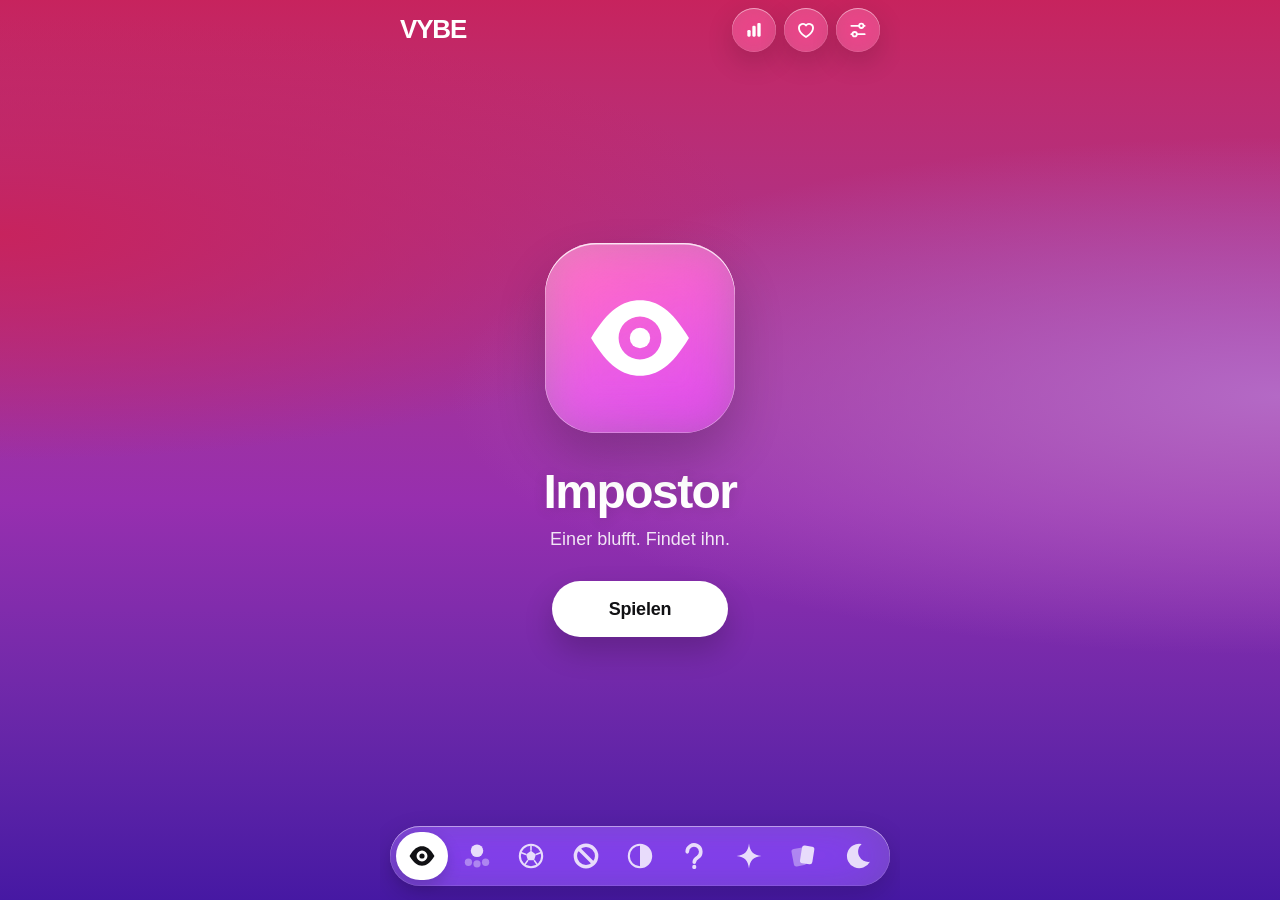
==== index.html @ 177731bd "VYBE 10.1: Dock-Linse, Glas überall, einheitliche Bewegung und Haptik - Dock mit ziehbarer Glaslinse" ====
<!doctype html>
<html lang="de">
<head>
<meta charset="utf-8">
<meta name="viewport" content="width=device-width,initial-scale=1,viewport-fit=cover">
<meta name="apple-mobile-web-app-capable" content="yes">
<meta name="apple-mobile-web-app-status-bar-style" content="black-translucent">
<meta name="format-detection" content="telephone=no">
<meta name="mobile-web-app-capable" content="yes">
<meta id="themeColorMeta" name="theme-color" content="#0b0a0e">
<meta name="color-scheme" content="dark light">
<title>VYBE 10.1</title>
<link rel="stylesheet" href="./design.css">

  <meta name="apple-mobile-web-app-title" content="VYBE">
  <meta name="application-name" content="VYBE">
  <meta name="description" content="Offline Partyspiele für Freunde – direkt auf dem Handy.">
  <link rel="manifest" href="./manifest.webmanifest">
  <link rel="apple-touch-icon" href="./icons/icon-180.png">
  <link rel="icon" type="image/png" sizes="192x192" href="./icons/icon-192.png">
  <link rel="icon" type="image/png" sizes="512x512" href="./icons/icon-512.png">

<!-- VYBE 7.4 build: expanded verified quiz databases + Bundesliga category -->
</head>
<body>
<div class="app">
<div id="splash" class="splash" aria-hidden="true">
  <div class="splash-inner">
    <div class="splash-logo">V</div>
    <div class="splash-name">VYBE</div>
    <div class="splash-sub">PARTY GAMES</div>
  </div>
</div>




<section id="home" class="screen active">
  <div class="home-bar">
    <div class="wordmark">VYBE</div>
    <div class="home-actions">
      <button class="icon-btn home-stats pressable" type="button" data-open="stats" aria-label="Statistiken"><span hidden id="homeGamesPlayed">0</span><span hidden id="homeRoundsPlayed">0</span></button>
      <button id="openFavorites" class="icon-btn pressable" type="button" data-open="favorites" aria-label="Favoriten">♡</button>
      <button class="icon-btn home-settings pressable" type="button" data-open="settings" aria-label="Einstellungen">⚙</button>
    </div>
  </div>
  <div id="gamePager" class="game-pager">
      <button class="game-card imp pressable" type="button" data-game-id="impostor" data-open="impSetup" data-room="imp">
        <span class="game-art"></span>
        <span class="game-name">Impostor</span>
        <span class="game-tag">Einer blufft. Findet ihn.</span>
        <span class="game-play">Spielen</span>
      </button>
      <button class="game-card would pressable" type="button" data-game-id="would" data-open="wouldSetup" data-room="would">
        <span class="game-art"></span>
        <span class="game-name">Wer würde eher?</span>
        <span class="game-tag">Zeigt aufeinander.</span>
        <span class="game-play">Spielen</span>
      </button>
      <button class="game-card ball pressable" type="button" data-game-id="ball" data-open="ballSetup" data-room="ball">
        <span class="game-art"></span>
        <span class="game-name">Ball Knowledge</span>
        <span class="game-tag">Wie tief geht dein Fußballwissen?</span>
        <span class="game-play">Spielen</span>
      </button>
      <button class="game-card taboo pressable" type="button" data-game-id="taboo" data-open="tabooSetup" data-room="taboo">
        <span class="game-art"></span>
        <span class="game-name">Tabu</span>
        <span class="game-tag">Erklären, ohne es zu sagen.</span>
        <span class="game-play">Spielen</span>
      </button>
      <button class="game-card truth pressable" type="button" data-game-id="truth" data-open="truthSetup" data-room="truth">
        <span class="game-art"></span>
        <span class="game-name">Wahrheit oder Pflicht</span>
        <span class="game-tag">Wie mutig seid ihr?</span>
        <span class="game-play">Spielen</span>
      </button>
      <button class="game-card who pressable" type="button" data-game-id="who" data-open="whoSetup" data-room="who">
        <span class="game-art"></span>
        <span class="game-name">Wer bin ich?</span>
        <span class="game-tag">Errate, wer du bist.</span>
        <span class="game-play">Spielen</span>
      </button>
      <button class="game-card knowledge pressable" type="button" data-game-id="knowledge" data-open="knowledgeSetup" data-room="knowledge">
        <span class="game-art"></span>
        <span class="game-name">Allgemeinwissen</span>
        <span class="game-tag">Das große Quiz.</span>
        <span class="game-play">Spielen</span>
      </button>
      <button class="game-card teamer pressable" type="button" data-game-id="teamer" data-open="teamSetup" data-room="teamer">
        <span class="game-art"></span>
        <span class="game-name">Team-Ausloser</span>
        <span class="game-tag">Karte für Karte zum Team.</span>
        <span class="game-play">Spielen</span>
      </button>
      <button class="game-card werewolf pressable" type="button" data-game-id="werewolf" data-open="wwSetup" data-room="werewolf">
        <span class="game-art"></span>
        <span class="game-name">Werwolf</span>
        <span class="game-tag">Das Dorf schläft ein.</span>
        <span class="game-play">Spielen</span>
      </button>
  </div>
  <nav id="gameDock" class="dock" aria-label="Spiele">
    <button class="dock-item imp" type="button" data-slide="0" aria-label="Impostor"></button>
    <button class="dock-item would" type="button" data-slide="1" aria-label="Wer würde eher?"></button>
    <button class="dock-item ball" type="button" data-slide="2" aria-label="Ball Knowledge"></button>
    <button class="dock-item taboo" type="button" data-slide="3" aria-label="Tabu"></button>
    <button class="dock-item truth" type="button" data-slide="4" aria-label="Wahrheit oder Pflicht"></button>
    <button class="dock-item who" type="button" data-slide="5" aria-label="Wer bin ich?"></button>
    <button class="dock-item knowledge" type="button" data-slide="6" aria-label="Allgemeinwissen"></button>
    <button class="dock-item teamer" type="button" data-slide="7" aria-label="Team-Ausloser"></button>
    <button class="dock-item werewolf" type="button" data-slide="8" aria-label="Werwolf"></button>
  </nav>
</section>

<section id="favorites" class="screen">
  <div class="top">
    <button class="back pressable" data-open="home" aria-label="Zurück">‹</button>
    <div class="page-title">Favoriten</div>
    <span style="width:43px"></span>
  </div>
  <div class="content favorites-content">
    <div class="favorites-hero">
      <div class="favorites-heart">♥</div>
      <h1>Deine Lieblingsspiele</h1>
      <p>Halte eine Spielkarte auf der Startseite gedrückt, um sie hier hinzuzufügen.</p>
    </div>
    <div id="favoritesEmpty" class="favorites-empty">
      <div>♡</div>
      <strong>Noch keine Favoriten</strong>
      <span>Ein langer Druck auf eine Spielkarte genügt.</span>
    </div>
    <div id="favoritesGrid" class="game-grid compact-game-grid favorites-grid"></div>
  </div>
</section>

<div id="favoriteSheetBackdrop" class="favorite-sheet-backdrop" aria-hidden="true">
  <div id="favoriteSheet" class="favorite-sheet" role="dialog" aria-modal="true" aria-labelledby="favoriteSheetTitle">
    <div class="favorite-sheet-handle"></div>
    <div class="favorite-sheet-game">
      <div id="favoriteSheetEmoji" class="favorite-sheet-emoji">🎮</div>
      <div>
        <div class="favorite-sheet-kicker">SPIEL</div>
        <div id="favoriteSheetTitle" class="favorite-sheet-title">Spiel</div>
      </div>
    </div>
    <button id="favoriteSheetToggle" class="favorite-sheet-action pressable" type="button">
      <span id="favoriteSheetActionIcon">♥</span>
      <span id="favoriteSheetActionText">Zu Favoriten hinzufügen</span>
    </button>
    <button id="favoriteSheetCancel" class="favorite-sheet-cancel pressable" type="button">Abbrechen</button>
  </div>
</div>


<!-- ======================= TABU ======================= -->

<section id="tabooSetup" class="screen">
  <div class="top"><button class="back" data-open="home">‹</button><div></div><button class="icon-btn" type="button">?</button></div>
  <div class="game-hero"><div class="game-icon">🚫</div><h1 class="purple">Tabu</h1></div>
  <div class="settings-scroll"><div class="panel">
    <button class="row" data-open="tabooPlayers"><div class="row-icon">👥</div><div class="row-copy"><div class="row-title">Spieler</div><div class="row-sub">Namen und Spielerzahl</div></div><div id="tabooPlayerValue" class="row-value">4</div><div class="chev">›</div></button>
    <button class="row" data-open-categories-new="taboo"><div class="row-icon">🏷️</div><div class="row-copy"><div class="row-title">Kategorien</div><div class="row-sub">Mehrfachauswahl möglich</div></div><div id="tabooCategoryValue" class="row-value">3 ausgewählt</div><div class="chev">›</div></button>
    <div class="row"><div class="row-icon">🃏</div><div class="row-copy"><div class="row-title">Anzahl Karten</div><div class="row-sub">Wie viele Begriffe gespielt werden</div></div><div class="number-choice-group"><button class="choice-num" data-taboo-rounds="5">5</button><button class="choice-num selected-purple" data-taboo-rounds="10">10</button><button class="choice-num" data-taboo-rounds="20">20</button><button class="choice-num" data-taboo-rounds="0">∞</button></div></div>
    <div class="row"><div class="row-icon">⏱️</div><div class="row-copy"><div class="row-title">Rundenzeit</div><div class="row-sub">Zeit für möglichst viele Begriffe</div></div><div class="number-choice-group"><button class="choice-num" data-taboo-time="30">30</button><button class="choice-num selected-purple" data-taboo-time="60">60</button><button class="choice-num" data-taboo-time="90">90</button></div></div>
  </div></div>
  <div class="startbar"><button id="startTaboo" class="primary">Starten</button></div>
</section>
<section id="tabooPlayers" class="screen">
  <div class="top"><button class="back" data-open="tabooSetup">‹</button><div class="page-title">Spieler</div><span style="width:43px"></span></div>
  <div class="player-page"><div class="player-summary"><strong>Aktive Spieler</strong><div id="tabooBadge" class="badge">4/12</div></div><div id="tabooPlayerList" class="player-list"></div><div class="add-player"><input id="newTabooPlayer" placeholder="Neuer Spieler" maxlength="18"><button id="addTabooPlayer">+</button></div></div>
</section>


<section id="newCategories" class="screen">
  <div class="top"><button id="closeNewCategories" class="back">‹</button><div class="page-title">Kategorien</div><span style="width:43px"></span></div>
  <div class="category-page">
    <div style="display:flex;justify-content:flex-end;padding:7px 0 11px"><button id="toggleAllNewCategories" class="chip on">Alle abwählen</button></div>
    <div id="newCategoryList" class="category-list"></div>
    <div class="startbar"><button id="applyNewCategories" class="primary">Auswahl übernehmen</button></div>
  </div>
</section>

<section id="tabooPass" class="screen">
  <div class="top"><button class="back direct-game-exit pressable" data-exit-game="taboo">×</button><div class="page-title">Tabu</div><button class="icon-btn pressable" data-menu="taboo">•••</button></div>
  <div class="content pass-screen"><div class="pass-emoji">🚫</div><h2>Nächste Runde</h2><p>Gib das Handy an</p><div id="tabooPassName" class="pass-name"></div><button id="tabooBeginRound" class="primary full-primary">Runde starten</button></div>
</section>
<section id="tabooRoundEnd" class="screen">
  <div class="top"><button class="back direct-game-exit pressable" data-exit-game="taboo">×</button><div class="page-title">Runde beendet</div><span style="width:43px"></span></div>
  <div class="content result-center">
    <div class="result-emoji">⏱️</div>
    <h2 id="tabooRoundPlayer">Runde beendet</h2>
    <div class="taboo-round-stats">
      <div class="taboo-stat correct"><span>RICHTIG</span><strong id="tabooRoundCorrect">0</strong></div>
      <div class="taboo-stat skipped"><span>ÜBERSPRUNGEN</span><strong id="tabooRoundSkipped">0</strong></div>
    </div>
    <p id="tabooRoundComment">Starke Runde!</p>
    <button id="tabooNextRound" class="primary full-primary">Nächster Spieler</button>
  </div>
</section>
<section id="tabooPlay" class="screen">
  <div class="top">
    <button class="back direct-game-exit pressable" data-exit-game="taboo">×</button>
    <div class="page-title">Tabu</div>
    <button class="icon-btn pressable" data-menu="taboo">•••</button>
  </div>
  <div class="content game-stage">
    <div class="game-progress-row unified-progress-row">
      <span id="tabooRoundLabel">Runde 1 / 4</span>
      <div id="tabooTimerWrap" class="taboo-timer-wrap" style="--timer-progress:1">
        <svg class="taboo-timer-ring" viewBox="0 0 72 72" aria-hidden="true">
          <circle class="taboo-timer-track" cx="36" cy="36" r="31"></circle>
          <circle class="taboo-timer-progress" cx="36" cy="36" r="31"></circle>
        </svg>
        <span id="tabooTimer" class="taboo-timer-number">60</span>
      </div>
      <span id="tabooScoreLabel">0 richtig</span>
    </div>
    <div class="play-card taboo-play-card">
      <div id="tabooCategoryBadge" class="card-meta-badge"></div>
      <div class="taboo-word" id="tabooWord">Begriff</div>
      <div class="taboo-divider"></div>
      <div class="taboo-caption">Nicht sagen</div>
      <div id="tabooForbidden" class="taboo-forbidden"></div>
    </div>
    <div class="current-player-line">Am Zug: <strong id="tabooCurrentPlayer"></strong></div>
    <div class="game-action-grid">
      <button id="tabooSkip" class="secondary game-secondary-action danger-soft">Nächste Karte</button>
      <button id="tabooCorrect" class="primary game-primary-action">✓ Richtig</button>
    </div>
  </div>
</section>

<section id="tabooEnd" class="screen">
  <div class="top"><span style="width:43px"></span><div class="page-title">Ergebnis</div><span style="width:43px"></span></div>
  <div class="content result-center">
    <div class="result-emoji">🚫</div>
    <h2>Tabu beendet</h2>
    <div class="taboo-total-line"><span>Gesamt richtig</span><strong id="tabooFinalScore">0</strong></div>
    <div class="taboo-total-line skipped"><span>Gesamt übersprungen</span><strong id="tabooFinalSkipped">0</strong></div>
    <div id="tabooPlayerResults" class="result-list" style="width:100%;margin-top:14px"></div>
    <div class="two"><button class="secondary" data-open="home">Zur Startseite</button><button id="restartTaboo" class="primary">Nochmal spielen</button></div>
  </div>
</section>



<!-- ======================= WERWOLF ======================= -->
<section id="wwSetup" class="screen">
  <div class="top"><button class="back" data-open="home">‹</button><div></div><button class="icon-btn" type="button">?</button></div>
  <div class="game-hero"><div class="game-icon">🐺</div><h1 class="ww-title">Werwolf</h1></div>
  <div class="settings-scroll">
    <div class="panel">
      <button class="row" data-open="wwPlayers">
        <div class="row-icon">👥</div>
        <div class="row-copy"><div class="row-title">Spieler & Erzähler</div><div class="row-sub">Namen eingeben und Erzähler bestimmen</div></div>
        <div id="wwPlayerValue" class="row-value">8 Namen</div><div class="chev">›</div>
      </button>
      <button class="row" data-open="wwRoles">
        <div class="row-icon">🎭</div>
        <div class="row-copy"><div class="row-title">Rollen</div><div class="row-sub">Werwölfe und Spezialrollen einstellen</div></div>
        <div id="wwRoleValue" class="row-value">2 Wölfe</div><div class="chev">›</div>
      </button>
      <div class="row">
        <div class="row-icon">📖</div>
        <div class="row-copy"><div class="row-title">Geführter Erzähler-Modus</div><div class="row-sub">Texte, Aktionen und Abstimmungen Schritt für Schritt</div></div>
        <div class="ww-ready-badge">AKTIV</div>
      </div>
    </div>
    <div class="panel ww-info-panel">
      <strong>So läuft es ab</strong>
      <p>Jede Person sieht ihre Rolle geheim. Danach führt die App den Erzähler durch Nacht, Tag, Abstimmungen und alle Spezialrollen.</p>
    </div>
  </div>
  <div class="startbar"><button id="startWerewolf" class="primary ww-primary">Rollen verteilen</button></div>
</section>

<section id="wwPlayers" class="screen">
  <div class="top"><button class="back" data-open="wwSetup">‹</button><div class="page-title">Spieler & Erzähler</div><span style="width:43px"></span></div>
  <div class="player-page">
    <div class="player-summary"><strong>Mindestens 6 Namen</strong><div id="wwPlayerBadge" class="badge">8/18</div></div>
    <div id="wwPlayerList" class="player-list ww-player-list"></div>
    <div class="add-player"><input id="newWwPlayer" placeholder="Neuer Name" maxlength="18"><button id="addWwPlayer">+</button></div>
    <div class="ww-narrator-note">Tippe bei einer Person auf <b>Erzähler</b>. Der Erzähler erhält keine geheime Rolle.</div>
  </div>
</section>

<section id="wwRoles" class="screen">
  <div class="top"><button class="back" data-open="wwSetup">‹</button><div class="page-title">Rollen</div><span style="width:43px"></span></div>
  <div class="settings-scroll">
    <div class="section-label">WERWÖLFE</div>
    <div class="panel">
      <div class="row">
        <div class="row-icon">🐺</div>
        <div class="row-copy"><div class="row-title">Anzahl Werwölfe</div><div id="wwWolfHint" class="row-sub">Empfehlung wird angepasst</div></div>
        <div class="number-choice-group">
          <button class="choice-num" data-ww-wolves="1">1</button>
          <button class="choice-num selected-wolf" data-ww-wolves="2">2</button>
          <button class="choice-num" data-ww-wolves="3">3</button>
          <button class="choice-num" data-ww-wolves="4">4</button>
        </div>
      </div>
    </div>
    <div class="section-label">SPEZIALROLLEN</div>
    <div id="wwSpecialRoles" class="panel"></div>
    <div class="panel ww-role-balance">
      <div><span>Aktive Spieler</span><strong id="wwActiveCount">7</strong></div>
      <div><span>Spezialrollen</span><strong id="wwSpecialCount">5</strong></div>
      <div><span>Dorfbewohner</span><strong id="wwVillagerCount">0</strong></div>
    </div>
  </div>
</section>

<section id="wwPass" class="screen">
  <div class="top"><button class="back direct-game-exit" data-exit-game="werewolf">×</button><div class="page-title">Rollenverteilung</div><span style="width:43px"></span></div>
  <div class="content pass-screen">
    <div class="pass-emoji">🤫</div>
    <h2>Handy weitergeben</h2>
    <p>Nur diese Person darf jetzt schauen:</p>
    <div id="wwPassName" class="pass-name">Name</div>
    <button id="wwShowRole" class="primary ww-primary full-primary">Meine Rolle anzeigen</button>
  </div>
</section>

<section id="wwReveal" class="screen">
  <div class="top"><button class="back direct-game-exit" data-exit-game="werewolf">×</button><div class="page-title">Deine Rolle</div><span style="width:43px"></span></div>
  <div class="content ww-reveal-content">
    <div id="wwRevealEmoji" class="ww-role-emoji">🐺</div>
    <div id="wwRevealName" class="ww-role-name">WERWOLF</div>
    <p id="wwRevealDescription"></p>
    <div id="wwRevealTeam" class="ww-team-note"></div>
    <button id="wwHideRole" class="primary ww-primary full-primary">Rolle verstanden</button>
  </div>
</section>

<section id="wwNarratorReady" class="screen">
  <div class="top"><button class="back direct-game-exit" data-exit-game="werewolf">×</button><div class="page-title">Erzähler</div><span style="width:43px"></span></div>
  <div class="content ww-narrator-ready">
    <div class="ww-role-emoji">📖</div>
    <h2 id="wwNarratorName">Erzähler</h2>
    <p>Du führst jetzt durch das Spiel. Halte den Bildschirm so, dass nur du ihn siehst.</p>
    <div id="wwNarratorRoles" class="ww-narrator-roles"></div>
    <button id="wwBeginGame" class="primary ww-primary full-primary">Erste Nacht starten</button>
  </div>
</section>

<section id="wwPhase" class="screen">
  <div class="top"><button class="back direct-game-exit" data-exit-game="werewolf">×</button><div id="wwPhaseHeader" class="page-title">Nacht 1</div><button class="icon-btn" data-menu="werewolf">•••</button></div>
  <div class="content ww-phase-content">
    <div id="wwPhaseEmoji" class="ww-phase-emoji">🌙</div>
    <div id="wwPhaseKicker" class="ww-phase-kicker">VORLESEN</div>
    <h2 id="wwPhaseTitle">Das Dorf schläft ein</h2>
    <div id="wwPhaseText" class="ww-script-text"></div>
    <button id="wwPhaseContinue" class="primary ww-primary full-primary">Weiter</button>
  </div>
</section>

<section id="wwSelect" class="screen">
  <div class="top"><button class="back direct-game-exit" data-exit-game="werewolf">×</button><div id="wwSelectHeader" class="page-title">Auswahl</div><span style="width:43px"></span></div>
  <div class="content ww-select-content">
    <div id="wwSelectEmoji" class="ww-phase-emoji">🐺</div>
    <h2 id="wwSelectTitle">Wen wählen die Werwölfe?</h2>
    <p id="wwSelectText"></p>
    <div id="wwSelectNames" class="ww-name-grid"></div>
    <button id="wwConfirmSelection" class="primary ww-primary full-primary" disabled>Auswahl bestätigen</button>
  </div>
</section>

<section id="wwSeerResult" class="screen">
  <div class="top"><button class="back direct-game-exit" data-exit-game="werewolf">×</button><div class="page-title">Seherin</div><span style="width:43px"></span></div>
  <div class="content ww-reveal-content">
    <div class="ww-role-emoji">🔮</div>
    <p id="wwSeerPlayer" class="ww-inspected-player"></p>
    <div id="wwSeerRole" class="ww-role-name"></div>
    <p>Zeige dem Seher das Ergebnis unauffällig und tippe danach weiter.</p>
    <button id="wwSeerContinue" class="primary ww-primary full-primary">Weiter</button>
  </div>
</section>

<section id="wwWitch" class="screen">
  <div class="top"><button class="back direct-game-exit" data-exit-game="werewolf">×</button><div class="page-title">Hexe</div><span style="width:43px"></span></div>
  <div class="content ww-phase-content">
    <div class="ww-phase-emoji">🧪</div>
    <h2>Die Hexe erwacht</h2>
    <div id="wwWitchVictim" class="ww-script-text"></div>
    <div id="wwWitchActions" class="ww-witch-actions"></div>
  </div>
</section>

<section id="wwMorning" class="screen">
  <div class="top"><button class="back direct-game-exit" data-exit-game="werewolf">×</button><div id="wwMorningHeader" class="page-title">Morgen</div><button class="icon-btn" data-menu="werewolf">•••</button></div>
  <div class="content ww-phase-content">
    <div class="ww-phase-emoji">☀️</div>
    <div class="ww-phase-kicker">VORLESEN</div>
    <h2>Das Dorf erwacht</h2>
    <div id="wwMorningText" class="ww-script-text"></div>
    <div id="wwAliveSummary" class="ww-alive-summary"></div>
    <button id="wwStartDay" class="primary ww-primary full-primary">Diskussion starten</button>
  </div>
</section>

<section id="wwDay" class="screen">
  <div class="top"><button class="back direct-game-exit" data-exit-game="werewolf">×</button><div id="wwDayHeader" class="page-title">Tag 1</div><button class="icon-btn" data-menu="werewolf">•••</button></div>
  <div class="content ww-phase-content">
    <div class="ww-phase-emoji">🏘️</div>
    <div class="ww-phase-kicker">VORLESEN</div>
    <h2>Das Dorf berät sich</h2>
    <div class="ww-script-text">„Ihr dürft jetzt diskutieren. Wer verhält sich verdächtig? Findet die Werwölfe, bevor sie das ganze Dorf übernehmen.“</div>
    <div id="wwDayAlive" class="ww-alive-summary"></div>
    <button id="wwStartVote" class="primary ww-primary full-primary">Abstimmung starten</button>
  </div>
</section>

<section id="wwHunter" class="screen">
  <div class="top"><button class="back direct-game-exit" data-exit-game="werewolf">×</button><div class="page-title">Jäger</div><span style="width:43px"></span></div>
  <div class="content ww-phase-content">
    <div class="ww-phase-emoji">🏹</div>
    <h2>Der Jäger feuert seinen letzten Schuss</h2>
    <div id="wwHunterText" class="ww-script-text"></div>
    <button id="wwHunterChoose" class="primary ww-primary full-primary">Ziel auswählen</button>
  </div>
</section>

<section id="wwResult" class="screen">
  <div class="top"><span style="width:43px"></span><div class="page-title">Spiel beendet</div><span style="width:43px"></span></div>
  <div class="content result-center">
    <div id="wwResultEmoji" class="result-emoji">🏘️</div>
    <h2 id="wwResultTitle">Das Dorf gewinnt!</h2>
    <p id="wwResultText"></p>
    <div id="wwResultRoles" class="ww-result-roles"></div>
    <div class="two"><button class="secondary" data-open="home">Startseite</button><button id="restartWerewolf" class="primary ww-primary">Nochmal</button></div>
  </div>
</section>

<!-- ======================= TEAM-AUSLOSER ======================= -->
<section id="teamSetup" class="screen team73-screen">
  <div class="top">
    <button class="back" data-open="home">‹</button>
    <div></div>
    <button class="icon-btn" type="button">?</button>
  </div>

  <div class="team73-hero">
    <div class="team73-hero-icon">🎟️</div>
    <div>
      <div class="team73-kicker">ZUFÄLLIGE TEAMS</div>
      <h1>Team-<br>Ausloser</h1>
      <p>Namen eintragen, Teams wählen und Karte für Karte auslosen.</p>
    </div>
  </div>

  <div class="team73-setup-scroll">
    <div class="team73-section-head">
      <span>TEILNEHMER</span>
      <strong id="teamPlayerCounter">6 / 20</strong>
    </div>

    <div class="team73-panel">
      <div id="teamPlayerList" class="team73-player-list"></div>
      <div class="team73-add-row">
        <input id="newTeamPlayer" placeholder="Name hinzufügen" maxlength="20">
        <button id="addTeamPlayer" type="button">HINZUFÜGEN</button>
      </div>
    </div>

    <div class="team73-section-head">
      <span>TEAMANZAHL</span>
    </div>

    <div class="team73-panel">
      <div id="teamCountOptions" class="team73-count-grid">
        <button class="team73-count selected-team" data-team-count="2" type="button"><strong>2</strong><span>Teams</span></button>
        <button class="team73-count" data-team-count="3" type="button"><strong>3</strong><span>Teams</span></button>
        <button class="team73-count" data-team-count="4" type="button"><strong>4</strong><span>Teams</span></button>
        <button class="team73-count" data-team-count="5" type="button"><strong>5</strong><span>Teams</span></button>
        <button class="team73-count" data-team-count="6" type="button"><strong>6</strong><span>Teams</span></button>
      </div>
      <div id="teamCountPreview" class="team73-preview">6 Personen → 2 Teams mit je 3 Personen</div>
    </div>
  </div>

  <div class="team73-bottom-action">
    <button id="startTeamDraw" class="primary team73-primary">Auslosung starten</button>
  </div>
</section>

<section id="teamDraw" class="screen team73-screen">
  <div class="top">
    <button class="back" data-open="teamSetup">‹</button>
    <div class="page-title">Auslosung</div>
    <span style="width:43px"></span>
  </div>

  <div class="team73-draw-shell">
    <div class="team73-draw-head">
      <div>
        <div id="teamCurrentLabel" class="team73-kicker">Team 1 ist dran</div>
        <h2 id="teamCurrentName">Ziehe die nächste Karte</h2>
      </div>
      <div id="teamDrawProgressText" class="team73-progress-badge">0 / 6</div>
    </div>

    <div id="teamLiveGrid" class="team73-live-grid"></div>

    <div class="team73-stage">
      <div id="teamCardDeck" class="team73-card-deck" aria-hidden="true">
        <div class="team73-deck-card card-back-3"></div>
        <div class="team73-deck-card card-back-2"></div>
        <div class="team73-deck-card card-back-1"></div>
      </div>

      <button id="teamRevealCard" class="team73-reveal-card" type="button" aria-label="Nächste Person auslosen">
        <div class="team73-card-inner">
          <div class="team73-card-face team73-card-front">
            <div class="team73-card-logo">VYBE</div>
            <span>NÄCHSTES LOS</span>
            <strong id="teamCandidateName">?</strong>
            <small id="teamCandidateHint">Tippe unten zum Ziehen</small>
          </div>
          <div class="team73-card-face team73-card-back">
            <span id="teamRevealTeam">TEAM 1</span>
            <strong id="teamRevealName">Name</strong>
          </div>
        </div>
      </button>
    </div>

    <div class="team73-progress-track"><i id="teamDrawProgressBar"></i></div>
  </div>

  <div class="team73-bottom-action">
    <button id="drawNextTeamCard" class="primary team73-primary">Nächste Karte ziehen</button>
  </div>
</section>

<section id="teamResult" class="screen team73-screen">
  <div class="top">
    <button class="back" data-open="teamSetup">‹</button>
    <div class="page-title">Ergebnis</div>
    <span style="width:43px"></span>
  </div>

  <div class="team73-result-scroll">
    <div class="team73-result-hero">
      <div class="team73-result-icon">✨</div>
      <div>
        <div class="team73-kicker">AUSLOSUNG BEENDET</div>
        <h2>Die Teams stehen fest</h2>
      </div>
    </div>
    <div id="teamResultGrid" class="team73-result-grid"></div>
  </div>

  <div class="team73-result-actions">
    <button id="drawAgain" class="primary team73-primary">Neu auslosen</button>
    <button class="secondary" data-open="home">Zur Startseite</button>
  </div>
</section>

<!-- ================= WAHRHEIT ODER PFLICHT ================= -->

<section id="truthSetup" class="screen">
  <div class="top"><button class="back" data-open="home">‹</button><div></div><button class="icon-btn" type="button">?</button></div>
  <div class="game-hero"><div class="game-icon">🎭</div><h1 class="pink">Wahrheit<br>oder Pflicht</h1></div>
  <div class="settings-scroll"><div class="panel">
    <button class="row" data-open="truthPlayers"><div class="row-icon">👥</div><div class="row-copy"><div class="row-title">Spieler</div><div class="row-sub">Namen und Spielerzahl</div></div><div id="truthPlayerValue" class="row-value">4</div><div class="chev">›</div></button>
    <button class="row" data-open-categories-new="truth"><div class="row-icon">🏷️</div><div class="row-copy"><div class="row-title">Kategorien</div><div class="row-sub">Locker bis Ü18</div></div><div id="truthCategoryValue" class="row-value">2 ausgewählt</div><div class="chev">›</div></button>
    <div class="row"><div class="row-icon">🎲</div><div class="row-copy"><div class="row-title">Modus</div><div class="row-sub">Wahrheit, Pflicht oder gemischt</div></div><div class="number-choice-group"><button class="choice-num wide selected-pink" data-truth-mode="mix">Mix</button><button class="choice-num wide" data-truth-mode="truth">W</button><button class="choice-num wide" data-truth-mode="dare">P</button></div></div>
    <div class="row"><div class="row-icon">🃏</div><div class="row-copy"><div class="row-title">Anzahl Karten</div><div class="row-sub">Wie viele Aufgaben gespielt werden</div></div><div class="number-choice-group"><button class="choice-num" data-truth-rounds="10">10</button><button class="choice-num selected-pink" data-truth-rounds="20">20</button><button class="choice-num" data-truth-rounds="30">30</button><button class="choice-num" data-truth-rounds="0">∞</button></div></div>
  </div></div>
  <div class="startbar"><button id="startTruth" class="primary">Starten</button></div>
</section>
<section id="truthPlayers" class="screen">
  <div class="top"><button class="back" data-open="truthSetup">‹</button><div class="page-title">Spieler</div><span style="width:43px"></span></div>
  <div class="player-page"><div class="player-summary"><strong>Aktive Spieler</strong><div id="truthBadge" class="badge">4/12</div></div><div id="truthPlayerList" class="player-list"></div><div class="add-player"><input id="newTruthPlayer" placeholder="Neuer Spieler" maxlength="18"><button id="addTruthPlayer">+</button></div></div>
</section>

<section id="truthChoice" class="screen truth-v72-screen">
  <div class="top">
    <button class="back direct-game-exit pressable" data-exit-game="truth">×</button>
    <div class="page-title">Du bist dran</div>
    <button class="icon-btn pressable" data-menu="truth">•••</button>
  </div>
  <div class="content truth-choice-content">
    <div id="truthChoiceRound" class="truth-v72-kicker">Runde 1</div>
    <div id="truthChoicePlayer" class="truth-v72-player">Lena</div>
    <p>Was wählst du?</p>
    <div class="truth-choice-grid">
      <button id="chooseTruth" class="truth-choice-card truth-choice-blue" type="button">
        <span class="truth-choice-icon">💬</span>
        <strong>Wahrheit</strong>
        <small>Eine ehrliche Frage beantworten</small>
      </button>
      <button id="chooseDare" class="truth-choice-card truth-choice-red" type="button">
        <span class="truth-choice-icon">⚡</span>
        <strong>Pflicht</strong>
        <small>Eine Aufgabe ausführen</small>
      </button>
    </div>
  </div>
</section>

<section id="truthPlay" class="screen truth-v72-screen">
  <div class="top">
    <button class="back direct-game-exit pressable" data-exit-game="truth">×</button>
    <div class="page-title">Wahrheit oder Pflicht</div>
    <button class="icon-btn pressable" data-menu="truth">•••</button>
  </div>
  <div class="content truth-v72-play">
    <div class="truth-v72-topline">
      <span id="truthRoundLabel">Runde 1</span>
      <span id="truthPlayerBadge" class="player-pill"></span>
    </div>
    <div class="truth-v72-card">
      <div class="truth-v72-card-glow"></div>
      <div class="dual-meta">
        <span id="truthTypeBadge" class="card-meta-badge"></span>
        <span id="truthCategoryBadge" class="card-meta-badge"></span>
      </div>
      <div id="truthPrompt" class="truth-prompt"></div>
    </div>
    <div class="truth-v72-actions">
      <button id="truthSkip" class="secondary">Zu krass – andere Karte</button>
      <button id="truthDone" class="primary">Erledigt – weiter</button>
    </div>
  </div>
</section>

<section id="truthEnd" class="screen">
  <div class="top"><span style="width:43px"></span><div class="page-title">Ende</div><span style="width:43px"></span></div>
  <div class="content result-center">
    <div class="result-emoji">🎭</div>
    <h2>Ihr habt euch getraut.</h2>
    <div class="big-result-number" id="truthFinalRounds">0</div>
    <p>Fragen und Aufgaben wurden gespielt.</p><div id="truthFinalBreakdown" class="truth-final-breakdown"></div>
    <div class="two"><button class="secondary" data-open="home">Zur Startseite</button><button id="restartTruth" class="primary">Nochmal spielen</button></div>
  </div>
</section>

<!-- ======================= WER BIN ICH ======================= -->

<section id="whoSetup" class="screen">
  <div class="top"><button class="back" data-open="home">‹</button><div></div><button class="icon-btn" type="button">?</button></div>
  <div class="game-hero"><div class="game-icon">🤔</div><h1 class="mint">Wer bin<br>ich?</h1></div>
  <div class="settings-scroll"><div class="panel">
    <button class="row" data-open="whoPlayers"><div class="row-icon">👥</div><div class="row-copy"><div class="row-title">Spieler</div><div class="row-sub">Namen und Spielerzahl</div></div><div id="whoPlayerValue" class="row-value">4</div><div class="chev">›</div></button>
    <button class="row" data-open-categories-new="who"><div class="row-icon">🏷️</div><div class="row-copy"><div class="row-title">Kategorien</div><div class="row-sub">Mehrfachauswahl möglich</div></div><div id="whoCategoryValue" class="row-value">3 ausgewählt</div><div class="chev">›</div></button>
    <div class="row"><div class="row-icon">🃏</div><div class="row-copy"><div class="row-title">Runden pro Spieler</div><div class="row-sub">Wie viele Personen oder Charaktere jede Person bekommt</div></div><div class="number-choice-group"><button class="choice-num" data-who-rounds="3">3</button><button class="choice-num selected-mint" data-who-rounds="5">5</button><button class="choice-num" data-who-rounds="10">10</button></div></div>
  </div></div>
  <div class="startbar"><button id="startWho" class="primary">Starten</button></div>
</section>
<section id="whoPlayers" class="screen">
  <div class="top"><button class="back" data-open="whoSetup">‹</button><div class="page-title">Spieler</div><span style="width:43px"></span></div>
  <div class="player-page"><div class="player-summary"><strong>Aktive Spieler</strong><div id="whoBadge" class="badge">4/12</div></div><div id="whoPlayerList" class="player-list"></div><div class="add-player"><input id="newWhoPlayer" placeholder="Neuer Spieler" maxlength="18"><button id="addWhoPlayer">+</button></div></div>
</section>

<section id="whoPass" class="screen">
  <div class="top">
    <button class="back direct-game-exit pressable" data-exit-game="who">×</button>
    <div class="page-title">Wer bin ich?</div>
    <button class="icon-btn pressable" data-menu="who">•••</button>
  </div>
  <div class="content pass-screen">
    <div class="pass-emoji">📱</div>
    <h2>Handy weitergeben</h2>
    <p>Gib das Handy an</p>
    <div id="whoPassName" class="pass-name"></div>
    <button id="whoReveal" class="primary full-primary">Bereit – Karte zeigen</button>
  </div>
</section>

<section id="whoPlay" class="screen">
  <div class="top">
    <button class="back direct-game-exit pressable" data-exit-game="who">×</button>
    <div class="page-title">Wer bin ich?</div>
    <button class="icon-btn pressable" data-menu="who">•••</button>
  </div>
  <div class="content game-stage">
    <div class="game-progress-row unified-progress-row"><span id="whoRoundLabel">1 / 5</span><span id="whoScoreLabel">0 richtig</span></div>
    <div class="play-card who-play-card">
      <div id="whoCategoryBadge" class="card-meta-badge"></div>
      <div id="whoCharacter" class="who-character"></div>
      <div class="who-hint">Die anderen geben Hinweise.</div>
    </div>
    <div class="game-action-grid">
      <button id="whoSkip" class="secondary game-secondary-action">Überspringen</button>
      <button id="whoCorrect" class="primary game-primary-action">Erraten</button>
    </div>
  </div>
</section>

<section id="whoEnd" class="screen">
  <div class="top"><span style="width:43px"></span><div class="page-title">Ergebnis</div><span style="width:43px"></span></div>
  <div class="content result-center">
    <div class="result-emoji">🤔</div>
    <h2>Wer war wer?</h2>
    <div id="whoResults" class="result-list"></div>
    <div class="two"><button class="secondary" data-open="home">Zur Startseite</button><button id="restartWho" class="primary">Nochmal spielen</button></div>
  </div>
</section>

<section id="stats" class="screen">
  <div class="top">
    <button class="back pressable" data-open="home">‹</button>
    <div class="page-title">Dein Vybe</div>
    <span style="width:43px"></span>
  </div>
  <div class="content stats-scroll">
    <div class="stats-hero">
      <div class="stats-hero-label">GESAMTE SPIELZEIT</div>
      <div class="stats-hero-value" id="statsMinutes">0</div>
      <div class="stats-hero-sub">Minuten Partyzeit auf diesem Gerät</div>
    </div>
    <div class="stats-grid">
      <div class="stat-tile"><div class="stat-icon">🎮</div><div class="stat-number" id="statsGames">0</div><div class="stat-name">SPIELE</div></div>
      <div class="stat-tile"><div class="stat-icon">⚡️</div><div class="stat-number" id="statsRounds">0</div><div class="stat-name">RUNDEN</div></div>
      <div class="stat-tile"><div class="stat-icon">🕵️</div><div class="stat-number" id="statsImpostor">0</div><div class="stat-name">IMPOSTOR</div></div>
      <div class="stat-tile"><div class="stat-icon">⚽️</div><div class="stat-number" id="statsBall">0</div><div class="stat-name">BALL KNOWLEDGE</div></div>
    </div>
    <div class="favorite-card">
      <div><span>LIEBLINGSSPIEL</span><strong id="statsFavorite">Noch keins</strong></div>
      <div class="favorite-emoji" id="statsFavoriteEmoji">✨</div>
    </div>
  </div>
</section>

<section id="settings" class="screen">
  <div class="top"><button class="back" data-open="home">‹</button><div class="page-title">Einstellungen</div><span style="width:43px"></span></div>
  <div class="settings-scroll settings-page settings74-page">
    <div class="settings74-hero"><div class="settings74-logo">⚙️</div><div><div class="settings74-kicker">VYBE ANPASSEN</div><h2>Deine App, deine Regeln</h2><p>Darstellung, Gameplay und lokale Daten an einem Ort.</p></div></div>

    <div class="section-label">DARSTELLUNG</div>
    <div class="panel settings74-panel">
      <div class="row appearance-row"><div class="row-icon">🌙</div><div class="row-copy"><div class="row-title">Erscheinungsbild</div></div><div id="appearanceControl" class="segmented" role="radiogroup" aria-label="Erscheinungsbild"><button type="button" role="radio" data-appearance="dark">Dunkel</button><button type="button" role="radio" data-appearance="light">Hell</button><button type="button" role="radio" data-appearance="system">System</button></div></div>
      <div class="row"><div class="row-icon">✨</div><div class="row-copy"><div class="row-title">Animationen</div><div class="row-sub">Übergänge und Kartenbewegungen aktivieren</div></div><input id="settingAnimations" class="switch" type="checkbox" checked></div>
      <div class="row"><div class="row-icon">🔠</div><div class="row-copy"><div class="row-title">Größere Schrift</div><div class="row-sub">Texte und Bedienelemente besser lesbar machen</div></div><input id="settingLargeText" class="switch" type="checkbox"></div>
      <div class="row"><div class="row-icon">◐</div><div class="row-copy"><div class="row-title">Hoher Kontrast</div><div class="row-sub">Konturen und wichtige Texte stärker hervorheben</div></div><input id="settingHighContrast" class="switch" type="checkbox"></div>
    </div>

    <div class="section-label">GAMEPLAY</div>
    <div class="panel settings74-panel">
      <div class="row"><div class="row-icon">🔀</div><div class="row-copy"><div class="row-title">Inhalte automatisch mischen</div><div class="row-sub">Neue Reihenfolge bei jeder Runde</div></div><input id="settingAutoShuffle" class="switch" type="checkbox" checked></div>
      <div class="row"><div class="row-icon">🧠</div><div class="row-copy"><div class="row-title">Letzte Auswahl merken</div><div class="row-sub">Kategorien und Rundeneinstellungen behalten</div></div><input id="settingRemember" class="switch" type="checkbox" checked></div>
      <div class="row"><div class="row-icon">🌶️</div><div class="row-copy"><div class="row-title">Spicy-Inhalte anzeigen</div><div class="row-sub">Erwachsenere Kategorien verfügbar machen</div></div><input id="settingSpicyContent" class="switch" type="checkbox" checked></div>
      <div class="row"><div class="row-icon">🔒</div><div class="row-copy"><div class="row-title">Bildschirm wach halten</div><div class="row-sub">Während aktiver Spiele möglichst nicht abdunkeln</div></div><input id="settingWakeLock" class="switch" type="checkbox"></div>
    </div>

    <div class="section-label">TIMER & FEEDBACK</div>
    <div class="panel settings74-panel">
      <div class="row"><div class="row-icon">⏱️</div><div class="row-copy"><div class="row-title">Timer-Töne</div><div class="row-sub">Kurzes Signal beim Countdown und Zeitablauf</div></div><input id="settingTimerSounds" class="switch" type="checkbox"></div>
      <div class="row"><div class="row-icon">📳</div><div class="row-copy"><div class="row-title">Haptisches Feedback</div><div id="hapticSupportText" class="row-sub">Unterstützung wird geprüft</div></div><input id="settingVibration" class="switch" type="checkbox" checked></div>
    </div>

    <div class="section-label">DATEN & APP</div>
    <div class="panel settings74-panel settings74-actions-panel">
      <button id="resetContentHistory" class="row settings74-action" type="button"><div class="row-icon">🃏</div><div class="row-copy"><div class="row-title">Kartenverlauf zurücksetzen</div><div class="row-sub">Bereits gespielte Inhalte wieder freigeben</div></div><div class="chev">›</div></button>
      <button id="resetStatistics" class="row settings74-action" type="button"><div class="row-icon">📊</div><div class="row-copy"><div class="row-title">Statistiken zurücksetzen</div><div class="row-sub">Spielzeit, Runden und Quizwerte löschen</div></div><div class="chev">›</div></button>
      <button id="resetSavedSetup" class="row settings74-action" type="button"><div class="row-icon">↺</div><div class="row-copy"><div class="row-title">Gespeicherte Auswahlen löschen</div><div class="row-sub">Spieler, Kategorien und Optionen zurücksetzen</div></div><div class="chev">›</div></button>
      <button class="row settings74-action" data-open="releaseNotes" type="button"><div class="row-icon">🚀</div><div class="row-copy"><div class="row-title">Was ist neu?</div><div class="row-sub">Die wichtigsten Änderungen ansehen</div></div><div class="chev">›</div></button>
      <button class="row settings74-action" data-open="dataInfo" type="button"><div class="row-icon">🔐</div><div class="row-copy"><div class="row-title">Lokale Datenspeicherung</div><div class="row-sub">Welche Daten auf deinem Gerät bleiben</div></div><div class="chev">›</div></button>
    </div>

    <div class="section-label">ÜBER VYBE</div>
    <div class="panel settings74-panel"><div class="row"><div class="row-icon">ℹ️</div><div class="row-copy"><div class="row-title">Version</div><div class="row-sub">VYBE 10.1</div></div><div class="settings74-version-dot"></div></div></div>
    <div class="made-by">Made by <span id="denizEasterEggTrigger">Deniz</span></div>
  </div>
</section>

<section id="releaseNotes" class="screen">
  <div class="top"><button class="back" data-open="settings">‹</button><div class="page-title">Was ist neu?</div><span style="width:43px"></span></div>
  <div class="settings-scroll settings74-detail-page">
    <div class="settings74-release-hero"><span>🚀</span><div><div class="settings74-kicker">VERSION 10.1</div><h2>Was sich in VYBE verbessert hat</h2></div></div>
    <div class="settings74-note-card"><strong>✨ Komplett neue App</strong><p>Wische durch die Spiele, wähle im Dock und tauche in die Farbe jedes Spiels ein.</p></div>
    <div class="settings74-note-card"><strong>📚 Mehr Inhalte</strong><p>Neue Fächer, Fragen, Kategorien, Personen, Begriffe und Fußball-Fragetypen aus 7.1.</p></div>
    <div class="settings74-note-card"><strong>🎯 Überarbeitete Spiele</strong><p>Neuer Wahrheit-oder-Pflicht-Ablauf, größerer Tabu-Timer und Abbruchstatistiken aus 7.2.</p></div>
    <div class="settings74-note-card"><strong>🎟️ Neuer Team-Ausloser</strong><p>Kontrollierte Loskarten statt des alten Glücksrads – Karte für Karte aus Version 7.3.</p></div>
    <div class="settings74-note-card"><strong>⚙️ Neue Einstellungen</strong><p>Lesbarkeit, Kontrast, Inhaltsfilter, Wake Lock, Timer-Töne und Datenverwaltung.</p></div>
  </div>
</section>

<section id="dataInfo" class="screen">
  <div class="top"><button class="back" data-open="settings">‹</button><div class="page-title">App-Daten</div><span style="width:43px"></span></div>
  <div class="settings-scroll settings74-detail-page">
    <div class="settings74-release-hero"><span>🔐</span><div><div class="settings74-kicker">LOKAL GESPEICHERT</div><h2>Deine Daten bleiben auf dem Gerät</h2></div></div>
    <div class="settings74-note-card"><strong>Was wird gespeichert?</strong><p>Einstellungen, Favoriten, Statistiken, gewählte Optionen und der Verlauf bereits gespielter Inhalte.</p></div>
    <div class="settings74-note-card"><strong>Was wird nicht übertragen?</strong><p>Die Daten werden ohne Benutzerkonto ausschließlich im lokalen Browserspeicher abgelegt.</p></div>
    <div class="settings74-note-card"><strong>Wie lösche ich die Daten?</strong><p>Nutze die Reset-Funktionen oder lösche die Website-Daten in den Einstellungen deines Browsers.</p></div>
  </div>
</section>

<section id="impSetup" class="screen">
  <div class="top"><button class="back" data-open="home">‹</button><div></div><button class="icon-btn" type="button">?</button></div>
  <div class="game-hero"><div class="game-icon">🕵️</div><h1 class="pink">Impostor</h1></div>
  <div class="settings-scroll">
    <div class="panel">
      <button class="row" data-open="impPlayers">
        <div class="row-icon">👥</div><div class="row-copy"><div class="row-title">Spieler</div><div class="row-sub">Namen und Spielerzahl</div></div><div id="impPlayerValue" class="row-value">4</div><div class="chev">›</div>
      </button>
      <button class="row" data-open="impCount">
        <div class="row-icon">👻</div><div class="row-copy"><div class="row-title">Impostor</div><div class="row-sub">Anzahl der geheimen Rollen</div></div><div id="impCountValue" class="row-value">1</div><div class="chev">›</div>
      </button>
      <button class="row" data-open-categories="imp">
        <div class="row-icon">🏷️</div><div class="row-copy"><div class="row-title">Kategorien</div><div class="row-sub">Mehrfachauswahl möglich</div></div><div id="impCategoryValue" class="row-value">Alle ausgewählt</div><div class="chev">›</div>
      </button>
      <div class="row">
        <div class="row-icon">💡</div><div class="row-copy"><div class="row-title">Hinweis für Impostor</div><div class="row-sub">Indirekte Assoziation zum Begriff</div></div><input id="impHintToggle" class="switch" type="checkbox" checked>
      </div>
    </div>
  </div>
  <div class="startbar"><button id="startImpostor" class="primary">Starten</button></div>
</section>

<section id="impPlayers" class="screen">
  <div class="top"><button class="back" data-open="impSetup">‹</button><div class="page-title">Spieler</div><span style="width:43px"></span></div>
  <div class="player-page">
    <div class="player-summary"><strong>Aktive Spieler</strong><div id="impBadge" class="badge">4/20</div></div>
    <div id="impPlayerList" class="player-list"></div>
    <div class="add-player"><input id="newImpPlayer" placeholder="Neuer Spieler"><button id="addImpPlayer">+</button></div>
  </div>
</section>

<section id="impCount" class="screen">
  <div class="top"><button class="back" data-open="impSetup">‹</button><div class="page-title">Impostor</div><span style="width:43px"></span></div>
  <div class="section-label">ANZAHL AUSWÄHLEN</div>
  <div id="impCountChoices" class="choice-list"></div>
  <div class="panel" style="margin-top:12px">
    <div class="row"><div class="row-icon">🎲</div><div class="row-copy"><div class="row-title">Zufällige Anzahl</div><div class="row-sub">Wird beim Start ausgewürfelt</div></div><input id="randomImpToggle" class="switch" type="checkbox"></div>
  </div>
</section>

<section id="wouldSetup" class="screen">
  <div class="top"><button class="back" data-open="home">‹</button><div></div><button class="icon-btn" type="button">?</button></div>
  <div class="game-hero"><div class="game-icon">👉</div><h1 class="orange">Wer würde<br>eher?</h1></div>
  <div class="settings-scroll">
    <div class="panel">
      <button class="row" data-open="wouldPlayers">
        <div class="row-icon">👥</div><div class="row-copy"><div class="row-title">Spieler</div><div class="row-sub">Namen und Spielerzahl</div></div><div id="wouldPlayerValue" class="row-value">4</div><div class="chev">›</div>
      </button>
      <button class="row" data-open-categories="would">
        <div class="row-icon">🏷️</div><div class="row-copy"><div class="row-title">Kategorien</div><div class="row-sub">Normal bis Ü18</div></div><div id="wouldCategoryValue" class="row-value">Alle ausgewählt</div><div class="chev">›</div>
      </button>
      <div class="row">
        <div class="row-icon">🃏</div><div class="row-copy"><div class="row-title">Anzahl Karten</div><div class="row-sub">Gemeinsam lesen, diskutieren und entscheiden</div></div>
        <div style="display:flex;gap:6px;flex-wrap:wrap;justify-content:flex-end"><button class="choice-num" data-rounds="5">5</button><button class="choice-num" data-rounds="10" style="background:linear-gradient(145deg,var(--pink),var(--orange))">10</button><button class="choice-num" data-rounds="20">20</button><button class="choice-num" data-rounds="999">∞</button></div>
      </div>
    </div>
  </div>
  <div class="startbar"><button id="startWould" class="primary">Starten</button></div>
</section>

<section id="wouldPlayers" class="screen">
  <div class="top"><button class="back" data-open="wouldSetup">‹</button><div class="page-title">Spieler</div><span style="width:43px"></span></div>
  <div class="player-page">
    <div class="player-summary"><strong>Aktive Spieler</strong><div id="wouldBadge" class="badge">4/12</div></div>
    <div id="wouldPlayerList" class="player-list"></div>
    <div class="add-player"><input id="newWouldPlayer" placeholder="Neuer Spieler"><button id="addWouldPlayer">+</button></div>
  </div>
</section>

<section id="categories" class="screen">
  <div class="top"><button id="closeCategories" class="back">‹</button><div class="page-title">Kategorien</div><span style="width:43px"></span></div>
  <div class="category-page">
    <div style="display:flex;justify-content:flex-end;padding:7px 0 11px">
      <button id="toggleAllCategories" class="chip on">Alle abwählen</button>
    </div>
    <div id="categoryList" class="category-list"></div>
    <div class="startbar"><button id="applyCategories" class="primary">Auswahl übernehmen</button></div>
  </div>
</section>

<section id="impPass" class="screen">
  <div class="top"><button class="back direct-game-exit" data-exit-game="imp" aria-label="Spiel verlassen">×</button><div class="page-title">Impostor</div><button class="icon-btn" data-menu="imp">•••</button></div>
  <div class="progress"><i id="impPassProgress"></i></div>
  <div class="pass"><div class="pass-icon">📱</div><p>Gib das Handy weiter an</p><div id="impPassName" class="pass-name"></div><p>Nur diese Person darf jetzt hinschauen.</p></div>
  <button id="showImpCard" class="primary">Ich bin bereit</button>
</section>

<section id="impReveal" class="screen">
  <div class="top"><button class="back direct-game-exit" data-exit-game="imp" aria-label="Spiel verlassen">×</button><div class="page-title">Deine Karte</div><button class="icon-btn" data-menu="imp">•••</button></div>
  <div class="progress"><i id="impRevealProgress"></i></div>
  <div id="impFlipArea" class="flip-area">
    <div id="impFlip" class="flip">
      <div class="face front"><div class="reveal-icon">👆</div><h2 style="margin:12px 0 6px">Tippen zum Aufdecken</h2><div style="color:var(--muted)">Halte deine Karte vor allen anderen verborgen.</div></div>
      <div id="impBackface" class="face backface"><div id="impCategoryBadge" class="card-meta-badge imp-category-badge hidden"></div><div id="impRoleIcon" class="reveal-icon"></div><div id="impRoleLabel" class="role"></div><div id="impRoleWord" class="word"></div><div id="impRoleHint" class="hint hidden"></div></div>
    </div>
  </div>
  <button id="impNextBtn" class="secondary" style="visibility:hidden">Verdecken & weitergeben</button>
</section>

<section id="impDiscussion" class="screen">
  <div class="top"><button class="back direct-game-exit" data-exit-game="imp" aria-label="Spiel verlassen">×</button><div class="page-title">Diskussion</div><button class="icon-btn" data-menu="imp">•••</button></div>
  <div class="pass"><div class="pass-icon" style="background:linear-gradient(145deg,#6f4318,#ff9c2c)">💬</div><h1 style="margin:20px 0 4px;font-size:37px">Zeit zu bluffen.</h1><p>Beschreibt den Begriff, ohne ihn direkt zu nennen.</p></div>
  <div class="two"><button class="secondary" data-open="impSetup">Einstellungen</button><button id="showImpResult" class="primary">Auflösen</button></div>
</section>

<section id="impResult" class="screen">
  <div class="top"><button class="back" data-open="home">‹</button><div class="page-title">Auflösung</div><span style="width:43px"></span></div>
  <div class="content">
    <div style="padding:14px 0 2px;color:var(--pink);font-size:12px;font-weight:950;letter-spacing:1.1px">IMPOSTOR</div>
    <h1 style="margin:0 0 10px;font-size:36px">Erwischt. 🕵️</h1>
    <div id="impResultList" class="result-list"></div>
    <div class="panel imp-final-panel" style="padding:18px;text-align:center;margin-top:12px">
      <div style="color:var(--muted)">Der Impostor war</div>
      <div id="impFinalImpostor" class="word" style="font-size:37px;color:var(--pink)"></div>
    </div>
  </div>
  <div class="two"><button class="secondary" data-open="home">Zur Startseite</button><button id="restartImpostor" class="primary">Neue Runde</button></div>
</section>


<section id="wouldCard" class="screen">
  <div class="top">
    <button class="back direct-game-exit" data-exit-game="would" aria-label="Spiel verlassen">×</button>
    <div class="page-title">Wer würde eher?</div>
    <button class="icon-btn" data-menu="would">•••</button>
  </div>
  <div class="progress"><i id="wouldRoundProgress" style="background:linear-gradient(90deg,var(--pink),var(--orange))"></i></div>

  <div class="would-card-area" id="wouldFlipArea">
    <div id="wouldFlip" class="would-flip">
      <div id="wouldQuestionFace" class="would-face would-front">
        <div id="wouldCategoryLabel" class="would-category"></div>
        <div id="wouldQuestionEmoji" class="would-main-emoji">👉</div>
        <div id="wouldQuestionText" class="would-question-text"></div>
      </div>
      <div id="wouldChoiceFace" class="would-face would-back">
        <div class="would-category">EURE ENTSCHEIDUNG</div>
        <div class="would-back-title">Auf wen trifft es am ehesten zu?</div>
        <div id="wouldPlayerChoices" class="would-player-choices"></div>
        <div class="would-back-hint">Tippt auf die Person, auf die ihr euch am Tisch geeinigt habt.</div>
      </div>
    </div>
  </div>

  <div class="would-bottom">
    <div id="wouldCounter" class="ball-counter"></div>
    <button id="wouldNextRoundBtn" class="primary" disabled style="opacity:.45">Person auswählen</button>
  </div>
</section>

<section id="wouldEnd" class="screen">
  <div class="top"><button class="back" data-open="home">‹</button><div class="page-title">Runde beendet</div><span style="width:43px"></span></div>
  <div class="pass">
    <div class="pass-icon orange">🤣</div>
    <h1 style="margin:20px 0 4px;font-size:37px">Das war eindeutig.</h1>
    <p id="wouldEndReason">Das Spiel ist beendet. Hier seht ihr, wer insgesamt wie oft ausgewählt wurde.</p><div id="wouldRoundCount" class="would-round-count"></div>
    <div class="would75-summary-head">
      <div><span>AUSWERTUNG</span><strong id="wouldWinnerText">Rundenfavorit</strong></div>
      <div id="wouldTotalVotes" class="would75-total">0 Stimmen</div>
    </div>
    <div id="wouldSummary" class="would75-results"></div>
  </div>
  <div class="two">
    <button class="secondary" data-open="home">Zur Startseite</button>
    <button id="restartWould" class="primary">Neue Runde</button>
  </div>
</section>



<section id="knowledgeSetup" class="screen">
  <div class="top"><button class="back" data-open="home">‹</button><div></div><button class="icon-btn" type="button">?</button></div>
  <div class="game-hero"><div class="game-icon">🧠</div><h1 class="knowledge-gradient-title">Allgemein-<br>wissen</h1></div>
  <div class="settings-scroll">
    <div class="section-label">SCHWIERIGKEIT</div>
    <div id="knowledgeDifficultyOptions" class="ball-options"></div>
    <div class="section-label">FÄCHER</div>
    <div id="knowledgeCategoryOptions" class="knowledge-subject-grid"></div>
    <div class="section-label">RUNDE</div>
    <div class="panel">
      <div class="row">
        <div class="row-icon">🃏</div>
        <div class="row-copy"><div class="row-title">Anzahl Fragen</div><div class="row-sub">Wie lang soll die Runde sein?</div></div>
        <div class="knowledge-count-options">
          <button class="choice-num" data-knowledge-count="10">10</button>
          <button class="choice-num" data-knowledge-count="15">15</button>
          <button class="choice-num" data-knowledge-count="20">20</button>
          <button class="choice-num" data-knowledge-count="999">∞</button>
        </div>
      </div>
      <div class="row">
        <div class="row-icon">🔀</div>
        <div class="row-copy"><div class="row-title">Fragen mischen</div><div class="row-sub">Neue Reihenfolge bei jeder Runde</div></div>
        <input id="knowledgeShuffleToggle" class="switch" type="checkbox" checked disabled>
      </div>
    </div>
  </div>
  <div class="startbar"><button id="startKnowledge" class="primary knowledge-primary">Runde starten</button></div>
</section>

<section id="knowledgeCard" class="screen">
  <div class="top">
    <button class="back direct-game-exit" data-exit-game="knowledge" aria-label="Spiel verlassen">×</button>
    <div class="page-title">Allgemeinwissen</div>
    <button class="icon-btn" data-menu="knowledge">•••</button>
  </div>
  <div class="progress"><i id="knowledgeProgress" class="knowledge-progress"></i></div>
  <div class="ball-card-area" id="knowledgeFlipArea">
    <div id="knowledgeFlip" class="ball-flip">
      <div class="ball-face ball-front knowledge-front">
        <div class="ball-card-meta">
          <span id="knowledgeFrontDifficulty" class="card-meta-badge"></span>
        </div>
        <div id="knowledgeQuestion" class="ball-question"></div>
        <div class="knowledge-tap-hint">Zum Aufdecken tippen</div>
      </div>
      <div class="ball-face ball-back knowledge-back">
        <div style="font-size:44px">✅</div>
        <div class="knowledge-answer-label">Antwort</div>
        <div class="ball-answer"><span id="knowledgeAnswer"></span></div>
        <div id="knowledgeDetail" class="ball-detail"></div>
        <div id="knowledgeSource" class="ball-source"></div>
      </div>
    </div>
  </div>
  <div class="quiz-live-row">
    <div id="knowledgeCounter" class="ball-counter"></div>
    <div class="quiz-live-score">
      <span class="quiz-correct-mini">✓ <b id="knowledgeLiveCorrect">0</b></span>
      <span class="quiz-wrong-mini">✕ <b id="knowledgeLiveWrong">0</b></span>
    </div>
  </div>
  <div id="knowledgeRating" class="quiz-rating" hidden>
    <button id="knowledgeWrong" class="quiz-rate-btn quiz-rate-wrong" type="button">
      <span class="quiz-rate-icon">✕</span><span>FALSCH</span>
    </button>
    <button id="knowledgeCorrect" class="quiz-rate-btn quiz-rate-correct" type="button">
      <span class="quiz-rate-icon">✓</span><span>RICHTIG</span>
    </button>
  </div>
  <div id="knowledgeSwipeHint" class="quiz-auto-note" hidden>Oder wische nach links / rechts</div>
  <div class="quiz-navigation">
    <button id="knowledgePrevious" class="secondary quiz-nav-btn" type="button">‹ Vorherige</button>
    <button id="knowledgeNext" class="primary knowledge-primary quiz-nav-btn" type="button">Nächste ›</button>
  </div>
</section>

<section id="knowledgeEnd" class="screen">
  <div class="top"><button class="back" data-open="home">‹</button><div class="page-title">Dein Ergebnis</div><span style="width:43px"></span></div>
  <div class="quiz-result-wrap">
    <div id="knowledgeResultEmoji" class="quiz-result-emoji">🧠</div>
    <h1 id="knowledgeResultTitle" class="quiz-result-title">Starkes Wissen.</h1>
    <p id="knowledgeEndText" class="quiz-result-message"></p>
    <div class="quiz-percent-ring knowledge-ring"><span id="knowledgeResultPercent">0%</span></div>
    <div class="quiz-result-grid">
      <div class="quiz-result-stat"><span>FRAGEN</span><strong id="knowledgePlayedCount">0</strong></div>
      <div class="quiz-result-stat correct"><span>RICHTIG</span><strong id="knowledgeResultCorrect">0</strong></div>
      <div class="quiz-result-stat wrong"><span>FALSCH</span><strong id="knowledgeResultWrong">0</strong></div>
    </div>
    <div class="panel quiz-best-panel">
      <div class="result-head"><span>Beste Quote</span><span id="knowledgeBestPercent">0%</span></div>
      <div class="result-head"><span>Insgesamt beantwortet</span><span id="knowledgeTotalAnswered">0</span></div>
      <div class="result-head"><span>Schwierigkeiten</span><span id="knowledgeEndLevels"></span></div>
    </div>
  </div>
  <div class="two"><button class="secondary" data-open="home">Zur Startseite</button><button id="restartKnowledge" class="primary knowledge-primary">Neue Runde</button></div>
</section>

<section id="ballSetup" class="screen">
  <div class="top"><button class="back" data-open="home">‹</button><div></div><button class="icon-btn" type="button">?</button></div>
  <div class="game-hero"><div class="game-icon">⚽️</div><h1 style="background:linear-gradient(90deg,var(--mint),#8df0be);-webkit-background-clip:text;color:transparent">Ball<br>Knowledge</h1></div>
  <div class="settings-scroll">
    <div class="section-label">SCHWIERIGKEIT</div>
    <div id="ballDifficultyOptions" class="ball-options"></div>
    <div class="section-label">EINSTELLUNGEN</div>
    <div class="panel">
      <button class="row" data-open-categories="ball">
        <div class="row-icon">🏷️</div>
        <div class="row-copy">
          <div class="row-title">Kategorien</div>
          <div class="row-sub">Mehrfachauswahl möglich</div>
        </div>
        <div id="ballCategoryValue" class="row-value">Alle ausgewählt</div>
        <div class="chev">›</div>
      </button>
    </div>

    <div class="section-label">RUNDE</div>
    <div class="panel">
      <div class="row">
        <div class="row-icon">🃏</div>
        <div class="row-copy"><div class="row-title">Anzahl Karten</div><div class="row-sub">Wie lang soll die Runde sein?</div></div>
        <div style="display:flex;gap:6px">
          <button class="choice-num" data-ball-count="5">5</button>
          <button class="choice-num" data-ball-count="10" style="background:linear-gradient(145deg,var(--mint),var(--blue))">10</button>
          <button class="choice-num" data-ball-count="999">∞</button>
        </div>
      </div>
      <div class="row">
        <div class="row-icon">🔀</div>
        <div class="row-copy"><div class="row-title">Fragen mischen</div><div class="row-sub">Neue Reihenfolge bei jeder Runde</div></div>
        <input id="ballShuffleToggle" class="switch" type="checkbox" checked disabled>
      </div>
    </div>
  </div>
  <div class="startbar"><button id="startBall" class="primary" style="background:linear-gradient(90deg,var(--mint),var(--blue))">Runde starten</button></div>
</section>

<section id="ballCard" class="screen">
  <div class="top">
    <button class="back direct-game-exit" data-exit-game="ball" aria-label="Spiel verlassen">×</button>
    <div class="page-title">Ball Knowledge</div>
    <button class="icon-btn" data-menu="ball">•••</button>
  </div>
  <div class="progress"><i id="ballProgress" style="background:linear-gradient(90deg,var(--mint),var(--blue))"></i></div>
  <div class="ball-card-area" id="ballFlipArea">
    <div id="ballFlip" class="ball-flip">
      <div class="ball-face ball-front">
        <div class="ball-card-meta">
          <span id="ballFrontDifficulty" class="card-meta-badge"></span>
          <span id="ballFrontCategory" class="card-meta-badge"></span>
        </div>
        <div id="ballQuestionEmoji" style="font-size:56px;margin-bottom:12px">⚽️</div>
        <div id="ballQuestion" class="ball-question"></div>
      </div>
      <div class="ball-face ball-back">
        <div style="font-size:44px">✅</div>
        <div style="font-size:12px;font-weight:950;letter-spacing:1.2px;color:#bdebdc;margin-top:8px">Antwort</div>
        <div class="ball-answer"><span id="ballAnswer"></span> <span id="ballAnswerEmoji"></span></div>
        <div id="ballDetail" class="ball-detail"></div>
        <div id="ballSource" class="ball-source"></div>
      </div>
    </div>
  </div>
  <div class="quiz-live-row">
    <div id="ballCounter" class="ball-counter"></div>
    <div class="quiz-live-score">
      <span class="quiz-correct-mini">✓ <b id="ballLiveCorrect">0</b></span>
      <span class="quiz-wrong-mini">✕ <b id="ballLiveWrong">0</b></span>
    </div>
  </div>
  <div id="ballRating" class="quiz-rating" hidden>
    <button id="ballWrong" class="quiz-rate-btn quiz-rate-wrong" type="button">
      <span class="quiz-rate-icon">✕</span><span>FALSCH</span>
    </button>
    <button id="ballCorrect" class="quiz-rate-btn quiz-rate-correct" type="button">
      <span class="quiz-rate-icon">✓</span><span>RICHTIG</span>
    </button>
  </div>
  <div id="ballSwipeHint" class="quiz-auto-note" hidden>Oder wische nach links / rechts</div>
  <div class="quiz-navigation">
    <button id="ballPrevious" class="secondary quiz-nav-btn" type="button">‹ Vorherige</button>
    <button id="ballNext" class="primary quiz-nav-btn" type="button">Nächste ›</button>
  </div>
</section>

<section id="ballEnd" class="screen">
  <div class="top"><button class="back" data-open="home">‹</button><div class="page-title">Dein Ergebnis</div><span style="width:43px"></span></div>
  <div class="quiz-result-wrap">
    <div id="ballResultEmoji" class="quiz-result-emoji">🏆</div>
    <h1 id="ballResultTitle" class="quiz-result-title">Starker Auftritt.</h1>
    <p id="ballEndText" class="quiz-result-message"></p>
    <div class="quiz-percent-ring"><span id="ballResultPercent">0%</span></div>
    <div class="quiz-result-grid">
      <div class="quiz-result-stat"><span>FRAGEN</span><strong id="ballPlayedCount">0</strong></div>
      <div class="quiz-result-stat correct"><span>RICHTIG</span><strong id="ballResultCorrect">0</strong></div>
      <div class="quiz-result-stat wrong"><span>FALSCH</span><strong id="ballResultWrong">0</strong></div>
    </div>
    <div class="panel quiz-best-panel">
      <div class="result-head"><span>Beste Quote</span><span id="ballBestPercent">0%</span></div>
      <div class="result-head"><span>Insgesamt beantwortet</span><span id="ballTotalAnswered">0</span></div>
      <div class="result-head"><span>Schwierigkeiten</span><span id="ballEndLevels"></span></div>
    </div>
  </div>
  <div class="two"><button class="secondary" data-open="home">Zur Startseite</button><button id="restartBall" class="primary">Neue Runde</button></div>
</section>

<div id="gameMenu" class="menu">
  <button id="menuResume">▶ Weiterspielen</button>
  <button id="menuSettings">⚙ Einstellungen</button>
  <button data-open="home">⌂ Hauptmenü</button>
</div>

</div>

<script>
const impCategories={"easy":{"name":"Einfache Wörter","emoji":"📚","desc":"Alltägliche Begriffe, die wirklich jeder kennt.","items":[["Pizza","Lieferabend"],["Bahnhof","Verspätung"],["Kaffee","Früher Morgen"],["Supermarkt","Schlange"],["Kino","Dunkelheit"],["Rucksack","Tagesausflug"],["Regenschirm","Vergessen"],["Schlüssel","Verlieren"],["Hotel","Zimmernummer"],["Popcorn","Vorstellung"]],"words":[["Chaos","Durcheinander"],["Geheimnis","Nicht verraten"],["Überraschung","Unerwartet"],["Mutprobe","Zögern"],["Ausrede","Zu spät"],["Gruppenchat","Viele Nachrichten"],["Wochenende","Ausschlafen"],["Foto","Schlechter Winkel"],["Playlist","Lieblingssong"],["Sprachnachricht","Zu lang"]]},"food":{"name":"Essen & Getränke","emoji":"🍕","desc":"Gerichte, Snacks und Drinks aus aller Welt.","items":[["Sushi","Präzision"],["Döner","Später Abend"],["Tacos","Dienstag"],["Pasta","Familienessen"],["Pommes","Beilage"],["Bubble Tea","Perlen"],["Pancakes","Wochenende"],["Energy Drink","Lange Nacht"],["Smoothie","Gesundheitsphase"],["Schokolade","Trost"]],"words":[["Chaos","Durcheinander"],["Geheimnis","Nicht verraten"],["Überraschung","Unerwartet"],["Mutprobe","Zögern"],["Ausrede","Zu spät"],["Gruppenchat","Viele Nachrichten"],["Wochenende","Ausschlafen"],["Foto","Schlechter Winkel"],["Playlist","Lieblingssong"],["Sprachnachricht","Zu lang"]]},"movies":{"name":"Filme & Serien","emoji":"🎬","desc":"Bekannte Produktionen, Figuren und Streaming-Hits.","items":[["Spider-Man","Große Verantwortung"],["Harry Potter","Internat"],["Titanic","Juwel"],["Shrek","Märchen-Parodie"],["Wednesday","Schwarzer Humor"],["Avatar","Blaue Welt"],["Barbie","Plastikwelt"],["Stranger Things","Achtziger"],["Star Wars","Galaxis"],["Squid Game","Hoher Einsatz"]],"words":[["Chaos","Durcheinander"],["Geheimnis","Nicht verraten"],["Überraschung","Unerwartet"],["Mutprobe","Zögern"],["Ausrede","Zu spät"],["Gruppenchat","Viele Nachrichten"],["Wochenende","Ausschlafen"],["Foto","Schlechter Winkel"],["Playlist","Lieblingssong"],["Sprachnachricht","Zu lang"]]},"music":{"name":"Musik","emoji":"🎧","desc":"Songs, Künstler, Konzerte und alles rund ums Hören.","items":[["Konzert","Live-Moment"],["Playlist","Stimmung"],["DJ","Übergang"],["Karaoke","Mutprobe"],["Gitarre","Saiten"],["Refrain","Wiederholung"],["Festival","Armband"],["Mikrofon","Aufmerksamkeit"],["Schlagzeug","Takt"],["Autotune","Nachbearbeitung"]],"words":[["Chaos","Durcheinander"],["Geheimnis","Nicht verraten"],["Überraschung","Unerwartet"],["Mutprobe","Zögern"],["Ausrede","Zu spät"],["Gruppenchat","Viele Nachrichten"],["Wochenende","Ausschlafen"],["Foto","Schlechter Winkel"],["Playlist","Lieblingssong"],["Sprachnachricht","Zu lang"]]},"social":{"name":"Internet & Social Media","emoji":"📱","desc":"Apps, Trends, Memes und Online-Kultur.","items":[["TikTok","Endlos scrollen"],["Meme","Insider"],["Influencer","Kooperation"],["Podcast","Nebenbei"],["Story","Verschwindet"],["Selfie","Mehrere Versuche"],["Hashtag","Trend"],["Livestream","Echtzeit"],["Emoji","Missverständnis"],["Sprachnachricht","Doppelte Geschwindigkeit"]],"words":[["Chaos","Durcheinander"],["Geheimnis","Nicht verraten"],["Überraschung","Unerwartet"],["Mutprobe","Zögern"],["Ausrede","Zu spät"],["Gruppenchat","Viele Nachrichten"],["Wochenende","Ausschlafen"],["Foto","Schlechter Winkel"],["Playlist","Lieblingssong"],["Sprachnachricht","Zu lang"]]},"gaming":{"name":"Gaming","emoji":"🎮","desc":"Games, Konsolen und typische Gaming-Momente.","items":[["Fortnite","Battle Bus"],["Minecraft","Blöcke"],["Mario Kart","Freundschaftstest"],["FIFA","Controller-Wurf"],["Clash Royale","Arena"],["Among Us","Verdächtig"],["PlayStation","Exklusivtitel"],["Nintendo Switch","Unterwegs"],["Headset","Teamchat"],["Speedrun","Rekordjagd"]],"words":[["Chaos","Durcheinander"],["Geheimnis","Nicht verraten"],["Überraschung","Unerwartet"],["Mutprobe","Zögern"],["Ausrede","Zu spät"],["Gruppenchat","Viele Nachrichten"],["Wochenende","Ausschlafen"],["Foto","Schlechter Winkel"],["Playlist","Lieblingssong"],["Sprachnachricht","Zu lang"]]},"animals":{"name":"Tiere & Natur","emoji":"🐾","desc":"Von Haustieren bis Wildnis und Ozean.","items":[["Elefant","Gedächtnis"],["Pinguin","Frack"],["Delfin","Intelligent"],["Tiger","Einzelgänger"],["Faultier","Baumkrone"],["Känguru","Australien"],["Flamingo","Balance"],["Hai","Urzeit"],["Panda","China"],["Giraffe","Überblick"]],"words":[["Chaos","Durcheinander"],["Geheimnis","Nicht verraten"],["Überraschung","Unerwartet"],["Mutprobe","Zögern"],["Ausrede","Zu spät"],["Gruppenchat","Viele Nachrichten"],["Wochenende","Ausschlafen"],["Foto","Schlechter Winkel"],["Playlist","Lieblingssong"],["Sprachnachricht","Zu lang"]]},"travel":{"name":"Reisen & Orte","emoji":"✈️","desc":"Urlaub, Städte und bekannte Plätze.","items":[["Flughafen","Wartezeit"],["Strand","Urlaub"],["Festival","Armband"],["Freizeitpark","Adrenalin"],["Camping","Improvisieren"],["Roadtrip","Playlist"],["Reisepass","Grenze"],["Bordkarte","Gate"],["Souvenir","Erinnerung"],["Pool","Hotelmorgen"]],"words":[["Chaos","Durcheinander"],["Geheimnis","Nicht verraten"],["Überraschung","Unerwartet"],["Mutprobe","Zögern"],["Ausrede","Zu spät"],["Gruppenchat","Viele Nachrichten"],["Wochenende","Ausschlafen"],["Foto","Schlechter Winkel"],["Playlist","Lieblingssong"],["Sprachnachricht","Zu lang"]]},"sport":{"name":"Sport & Freizeit","emoji":"⚽️","desc":"Sportarten, Hobbys und aktive Freizeit.","items":[["Fußball","Neunzig Minuten"],["Tennis","Leise Zuschauer"],["Basketball","US-Kultur"],["Schwimmen","Bahnen zählen"],["Skateboard","Stadtpark"],["Volleyball","Sommerurlaub"],["Boxen","Gewichtsklasse"],["Yoga","Atem"],["Formel 1","Sonntag"],["Ski","Hüttenpause"]],"words":[["Chaos","Durcheinander"],["Geheimnis","Nicht verraten"],["Überraschung","Unerwartet"],["Mutprobe","Zögern"],["Ausrede","Zu spät"],["Gruppenchat","Viele Nachrichten"],["Wochenende","Ausschlafen"],["Foto","Schlechter Winkel"],["Playlist","Lieblingssong"],["Sprachnachricht","Zu lang"]]},"jobs":{"name":"Berufe","emoji":"💼","desc":"Jobs, Arbeitsplätze und typische Aufgaben.","items":[["Arzt","Wartezimmer"],["Lehrer","Pausengong"],["Pilot","Durchsage"],["Polizist","Kontrolle"],["Koch","Stressphase"],["Fotograf","Perspektive"],["Friseur","Smalltalk"],["Anwalt","Einspruch"],["Feuerwehr","Alarm"],["Influencer","Werbepartner"]],"words":[["Chaos","Durcheinander"],["Geheimnis","Nicht verraten"],["Überraschung","Unerwartet"],["Mutprobe","Zögern"],["Ausrede","Zu spät"],["Gruppenchat","Viele Nachrichten"],["Wochenende","Ausschlafen"],["Foto","Schlechter Winkel"],["Playlist","Lieblingssong"],["Sprachnachricht","Zu lang"]]},"brands":{"name":"Marken","emoji":"™️","desc":"Bekannte Firmen, Produkte und Logos.","items":[["Apple","Ökosystem"],["Nike","Swoosh"],["McDonald's","Goldene Bögen"],["Netflix","Intro"],["Coca-Cola","Weihnachtswerbung"],["Adidas","Drei Streifen"],["IKEA","Aufbauanleitung"],["Amazon","Paket"],["Red Bull","Extremsport"],["Spotify","Jahresrückblick"]],"words":[["Chaos","Durcheinander"],["Geheimnis","Nicht verraten"],["Überraschung","Unerwartet"],["Mutprobe","Zögern"],["Ausrede","Zu spät"],["Gruppenchat","Viele Nachrichten"],["Wochenende","Ausschlafen"],["Foto","Schlechter Winkel"],["Playlist","Lieblingssong"],["Sprachnachricht","Zu lang"]]},"school":{"name":"Schule & Wissen","emoji":"🎓","desc":"Unterricht, Lernen und Allgemeinwissen.","items":[["Mathematik","Formelsammlung"],["Geschichte","Vergangenheit"],["Biologie","Mikroskop"],["Hausaufgaben","Aufschieben"],["Zeugnis","Nervosität"],["Tafel","Kreide"],["Referat","Lampenfieber"],["Pause","Schulhof"],["Prüfung","Zeitdruck"],["Stundenplan","Montag"]],"words":[["Chaos","Durcheinander"],["Geheimnis","Nicht verraten"],["Überraschung","Unerwartet"],["Mutprobe","Zögern"],["Ausrede","Zu spät"],["Gruppenchat","Viele Nachrichten"],["Wochenende","Ausschlafen"],["Foto","Schlechter Winkel"],["Playlist","Lieblingssong"],["Sprachnachricht","Zu lang"]]},"party":{"name":"Party & Feiern","emoji":"🥳","desc":"Geburtstage, Nächte und gemeinsame Feiern.","items":[["Geburtstag","Kerzen"],["Silvester","Countdown"],["Club","Türsteher"],["Hausparty","Nachbarn"],["Kater","Nächster Morgen"],["Tanzfläche","Mut"],["Konfetti","Aufräumen"],["Cocktail","Strohhalm"],["Fotobox","Requisiten"],["Mitternacht","Uhrzeit"]],"words":[["Chaos","Durcheinander"],["Geheimnis","Nicht verraten"],["Überraschung","Unerwartet"],["Mutprobe","Zögern"],["Ausrede","Zu spät"],["Gruppenchat","Viele Nachrichten"],["Wochenende","Ausschlafen"],["Foto","Schlechter Winkel"],["Playlist","Lieblingssong"],["Sprachnachricht","Zu lang"]]},"random":{"name":"Komplett Random","emoji":"🌀","desc":"Unvorhersehbar, kreativ und etwas verrückt.","items":[["Zeitmaschine","Paradox"],["Glitzer","Bleibt überall"],["Vulkan","Druck"],["Alien","Unbekannt"],["Geist","Mitternacht"],["Luftballon","Geburtstag"],["Schatzkarte","Abenteuer"],["Superkraft","Geheimidentität"],["Roboter","Zukunft"],["Geheimnis","Vertrauen"]],"words":[["Chaos","Durcheinander"],["Geheimnis","Nicht verraten"],["Überraschung","Unerwartet"],["Mutprobe","Zögern"],["Ausrede","Zu spät"],["Gruppenchat","Viele Nachrichten"],["Wochenende","Ausschlafen"],["Foto","Schlechter Winkel"],["Playlist","Lieblingssong"],["Sprachnachricht","Zu lang"]]},"spicy":{"name":"Spicy","emoji":"🌶️","words":[["Erstes Date","Zu spät kommen"],["Kuss","Schmetterlinge"],["Flirt","Blickkontakt"],["Kompliment","Rot werden"],["Crush","Aus Versehen lächeln"],["Dating-App","Nach rechts wischen"],["Liebesbrief","Handschrift"],["Romantisches Dinner","Kerzenlicht"],["Eifersucht","Story anschauen"],["Anmachspruch","Fremdscham"],["Slow Dance","Zu nah stehen"],["Urlaubsflirt","Sonnenuntergang"]]},"adult":{"name":"Ü18","emoji":"🔞","words":[["One-Night-Stand","Am nächsten Morgen"],["Friends with Benefits","Kompliziert"],["Nacktbaden","Mutprobe"],["Strip-Poker","Schlechte Karten"],["Katerfrühstück","Erinnerungslücken"],["Ex zurückschreiben","Schwache Minute"],["Dating nach Mitternacht","Sprachnachricht"],["Heimlicher Kuss","Niemand darf es wissen"],["Tinder-Date","Profilbild"],["Hotelzimmer","Zimmerkarte"],["Peinliche Liebesnacht","Nie wieder erwähnen"],["Verbotener Crush","Ganz schlechte Idee"]]}};

const wouldCategories={"normal":{"name":"Normal","emoji":"😊","desc":"Locker, alltagstauglich und für jede Runde.","questions":["Wer würde am ehesten in drei Tagen eine komplette Serie durchsuchten?","Wer würde am ehesten einen Flug verpassen?","Wer würde am ehesten eine Woche ohne Handy schaffen?","Wer würde am ehesten spontan eine Reise buchen?","Wer würde am ehesten beim Filmschauen einschlafen?","Wer würde am ehesten einen Geburtstag vergessen?","Wer würde am ehesten zu spät zur eigenen Hochzeit kommen?","Wer würde am ehesten aus Versehen die falsche Person anrufen?","Wer würde eher spontan einen Roadtrip starten?","Wer würde eher das Handy irgendwo liegen lassen?"]},"funny":{"name":"Lustig","emoji":"🤣","desc":"Peinlich, albern und perfekt für Freunde.","questions":["Wer würde am ehesten aus Versehen viral gehen?","Wer würde am ehesten nachts noch Essen bestellen?","Wer würde am ehesten in einer Realityshow mitmachen?","Wer würde am ehesten einen peinlichen Spitznamen bekommen?","Wer würde am ehesten mit einem Tier diskutieren?","Wer würde am ehesten im Supermarkt anfangen zu tanzen?","Wer würde am ehesten einen ganzen Tag im Schlafanzug verbringen?","Wer würde am ehesten eine Nachricht an die falsche Person schicken?","Wer würde eher spontan einen Roadtrip starten?","Wer würde eher das Handy irgendwo liegen lassen?"]},"friendship":{"name":"Freundschaft","emoji":"🫶","desc":"Fragen über eure Gruppe und eure Freundschaften.","questions":["Wer würde am ehesten mitten in der Nacht für einen Freund losfahren?","Wer würde am ehesten ein Geheimnis am längsten für sich behalten?","Wer würde am ehesten einen Streit zuerst beenden?","Wer würde am ehesten eine Überraschungsparty organisieren?","Wer würde am ehesten für die Gruppe die Verantwortung übernehmen?","Wer würde am ehesten nach Jahren noch Kontakt halten?","Wer würde am ehesten eine gemeinsame Reise planen?","Wer würde am ehesten die Gruppe vor Ärger retten?","Wer würde eher spontan einen Roadtrip starten?","Wer würde eher das Handy irgendwo liegen lassen?"]},"party":{"name":"Party","emoji":"🥳","desc":"Nachtleben, Feiern und der Morgen danach.","questions":["Wer würde am ehesten als Letztes die Party verlassen?","Wer würde am ehesten auf dem Tisch tanzen?","Wer würde am ehesten den Türsteher vollquatschen?","Wer würde am ehesten sein Handy auf einer Party verlieren?","Wer würde am ehesten am nächsten Morgen nichts mehr wissen?","Wer würde am ehesten spontan eine Hausparty starten?","Wer würde am ehesten den besten Party-Song auswählen?","Wer würde am ehesten schon vor Mitternacht einschlafen?","Wer würde eher spontan einen Roadtrip starten?","Wer würde eher das Handy irgendwo liegen lassen?"]},"social":{"name":"Social Media","emoji":"📱","desc":"Posts, Trends und das Leben im Internet.","questions":["Wer würde am ehesten täglich zehn Storys posten?","Wer würde am ehesten einen peinlichen Beitrag nicht löschen?","Wer würde am ehesten heimlich die Profile von Ex-Partnern ansehen?","Wer würde am ehesten Influencer werden?","Wer würde am ehesten einen privaten Chat versehentlich posten?","Wer würde am ehesten wegen eines Memes viral gehen?","Wer würde am ehesten Kommentare mit Fremden diskutieren?","Wer würde am ehesten sein Handy nie auf lautlos stellen?","Wer würde eher spontan einen Roadtrip starten?","Wer würde eher das Handy irgendwo liegen lassen?"]},"school":{"name":"Schule & Arbeit","emoji":"🎓","desc":"Unterricht, Büro und typische Ausreden.","questions":["Wer würde am ehesten bei einer Prüfung abschreiben?","Wer würde am ehesten eine Aufgabe fünf Minuten vor Abgabe beginnen?","Wer würde am ehesten im Meeting einschlafen?","Wer würde am ehesten seinen Chef aus Versehen duzen?","Wer würde am ehesten eine Präsentation komplett improvisieren?","Wer würde am ehesten den besten Notendurchschnitt haben?","Wer würde am ehesten einen wichtigen Termin vergessen?","Wer würde am ehesten seine Arbeit an jemand anderen abgeben?","Wer würde eher spontan einen Roadtrip starten?","Wer würde eher das Handy irgendwo liegen lassen?"]},"gaming":{"name":"Gaming","emoji":"🎮","desc":"Controller, Ragequits und digitale Welten.","questions":["Wer würde am ehesten die ganze Nacht durchzocken?","Wer würde am ehesten bei einem Spiel ragequitten?","Wer würde am ehesten Geld für Skins ausgeben?","Wer würde am ehesten einen Weltrekord versuchen?","Wer würde am ehesten im Voicechat zu laut werden?","Wer würde am ehesten ein Spiel zu ernst nehmen?","Wer würde am ehesten einen neuen Gaming-PC kaufen?","Wer würde am ehesten sein Team für eine Niederlage verantwortlich machen?","Wer würde eher spontan einen Roadtrip starten?","Wer würde eher das Handy irgendwo liegen lassen?"]},"travel":{"name":"Reisen","emoji":"✈️","desc":"Urlaub, Abenteuer und chaotische Trips.","questions":["Wer würde am ehesten am Flughafen den Reisepass vergessen?","Wer würde am ehesten ohne Plan in ein anderes Land fliegen?","Wer würde am ehesten im Urlaub verloren gehen?","Wer würde am ehesten den ganzen Koffer zu voll packen?","Wer würde am ehesten im Ausland auswandern?","Wer würde am ehesten einen Roadtrip organisieren?","Wer würde am ehesten nur für das Essen verreisen?","Wer würde am ehesten im Urlaub früh aufstehen?","Wer würde eher spontan einen Roadtrip starten?","Wer würde eher das Handy irgendwo liegen lassen?"]},"relationship":{"name":"Liebe & Dating","emoji":"❤️","desc":"Crushes, Beziehungen und romantisches Chaos.","questions":["Wer würde am ehesten sich zuerst verlieben?","Wer würde am ehesten einen Jahrestag vergessen?","Wer würde am ehesten einen Heiratsantrag machen?","Wer würde am ehesten eine Fernbeziehung führen?","Wer würde am ehesten seinem Crush zuerst schreiben?","Wer würde am ehesten nach einem Date sofort alles erzählen?","Wer würde am ehesten aus Eifersucht reagieren?","Wer würde am ehesten eine Dating-App löschen, weil es ernst wird?","Wer würde eher spontan einen Roadtrip starten?","Wer würde eher das Handy irgendwo liegen lassen?"]},"hot":{"name":"Hot Takes","emoji":"🌶️","desc":"Direkter, ehrlicher und etwas unangenehmer.","questions":["Wer würde am ehesten für Geld eine Freundschaft beenden?","Wer würde am ehesten heimlich das Handy des Partners kontrollieren?","Wer würde am ehesten eine unpopuläre Meinung laut verteidigen?","Wer würde am ehesten einen Streit niemals zugeben verloren zu haben?","Wer würde am ehesten jemanden nur wegen seines Aussehens daten?","Wer würde am ehesten ein Geheimnis weitererzählen?","Wer würde am ehesten eine Freundschaft ghosten?","Wer würde am ehesten für Aufmerksamkeit übertreiben?","Wer würde eher spontan einen Roadtrip starten?","Wer würde eher das Handy irgendwo liegen lassen?"]},"spicy":{"name":"Spicy","emoji":"🌶️","questions":["Wer würde eher einen Crush in dieser Runde haben?","Wer würde eher beim Flirten zuerst nervös werden?","Wer würde eher jemanden heimlich küssen?","Wer würde eher sich in eine schlechte Idee verlieben?","Wer würde eher einem Ex nachts schreiben?","Wer würde eher bei einem Date die Initiative übernehmen?","Wer würde eher einen Urlaubsflirt anfangen?","Wer würde eher bei einem Kompliment sofort rot werden?","Wer würde eher aus Eifersucht eine Story mehrmals anschauen?","Wer würde eher einen peinlichen Anmachspruch ausprobieren?"]},"adult":{"name":"Ü18","emoji":"🔞","questions":["Wer würde eher einen One-Night-Stand niemals erzählen?","Wer würde eher bei Wahrheit oder Pflicht zu weit gehen?","Wer würde eher nachts einem Ex schreiben?","Wer würde eher beim Nacktbaden mitmachen?","Wer würde eher Friends with Benefits kompliziert machen?","Wer würde eher ein sehr gewagtes Date vorschlagen?","Wer würde eher am Morgen danach zuerst verschwinden?","Wer würde eher beim Strip-Poker verlieren?","Wer würde eher einen verbotenen Crush haben?","Wer würde eher eine peinliche Dating-App-Nachricht verschicken?"]}};

const knowledgeQuestions=[{"level":"Muss jeder wissen","q":"Wie heißt die Hauptstadt von Deutschland?","a":"Berlin","emoji":"🇩🇪","detail":"Berlin ist seit 1990 wieder die Hauptstadt des vereinigten Deutschlands.","source":"Bundeszentrale für politische Bildung","category":"Geografie"},{"level":"Muss jeder wissen","q":"Welcher Planet ist der Sonne am nächsten?","a":"Merkur","emoji":"☀️","detail":"Merkur ist der innerste der acht Planeten unseres Sonnensystems.","source":"NASA Solar System Exploration","category":"Natur & Wissenschaft"},{"level":"Muss jeder wissen","q":"Wie viele Kontinente werden üblicherweise gezählt?","a":"Sieben","emoji":"🌍","detail":"Üblicherweise unterscheidet man Afrika, Antarktika, Asien, Europa, Nordamerika, Südamerika und Australien/Ozeanien.","source":"Encyclopaedia Britannica","category":"Geografie"},{"level":"Muss jeder wissen","q":"Welches Tier ist das größte heute lebende Landtier?","a":"Afrikanischer Elefant","emoji":"🐘","detail":"Afrikanische Elefanten sind die größten heute lebenden Landtiere.","source":"IUCN / Encyclopaedia Britannica","category":"Natur & Wissenschaft"},{"level":"Muss jeder wissen","q":"Wie viele Minuten hat eine Stunde?","a":"60","emoji":"⏰","detail":"Eine Stunde ist in 60 Minuten eingeteilt.","source":"Internationales Einheitensystem","category":"Gemischtes Wissen"},{"level":"Muss jeder wissen","q":"Welches Gas benötigen Menschen zum Atmen?","a":"Sauerstoff","emoji":"🫁","detail":"Der menschliche Körper nutzt Sauerstoff für die Zellatmung.","source":"WHO / medizinische Grundlagenwerke","category":"Natur & Wissenschaft"},{"level":"Muss jeder wissen","q":"In welchem Land stehen die Pyramiden von Gizeh?","a":"Ägypten","emoji":"🔺","detail":"Die Pyramiden von Gizeh liegen nahe Kairo in Ägypten.","source":"UNESCO World Heritage Centre","category":"Gemischtes Wissen"},{"level":"Muss jeder wissen","q":"Wie heißt der größte Ozean der Erde?","a":"Pazifischer Ozean","emoji":"🌊","detail":"Der Pazifik ist flächenmäßig der größte Ozean der Erde.","source":"Encyclopaedia Britannica","category":"Geografie"},{"level":"Muss jeder wissen","q":"Wie viele Beine hat eine Spinne?","a":"Acht","emoji":"🕷️","detail":"Spinnen gehören zu den Spinnentieren und besitzen acht Laufbeine.","source":"Encyclopaedia Britannica","category":"Natur & Wissenschaft"},{"level":"Muss jeder wissen","q":"Welche Farbe entsteht aus Blau und Gelb?","a":"Grün","emoji":"🎨","detail":"Bei subtraktiver Farbmischung von Malfarben ergibt Blau mit Gelb Grün.","source":"Kunst- und Farbenlehre","category":"Gemischtes Wissen"},{"level":"Muss jeder wissen","q":"Wie heißt die Hauptstadt von Frankreich?","a":"Paris","emoji":"🇫🇷","detail":"Paris ist die Hauptstadt und größte Stadt Frankreichs.","source":"Encyclopaedia Britannica","category":"Geografie"},{"level":"Muss jeder wissen","q":"Welches Organ pumpt Blut durch den Körper?","a":"Das Herz","emoji":"❤️","detail":"Das Herz treibt den Blutkreislauf an.","source":"WHO / medizinische Grundlagenwerke","category":"Natur & Wissenschaft"},{"level":"Muss jeder wissen","q":"Wie viele Tage hat ein Schaltjahr?","a":"366","emoji":"📅","detail":"In einem Schaltjahr kommt der 29. Februar hinzu.","source":"Gregorianischer Kalender","category":"Gemischtes Wissen"},{"level":"Muss jeder wissen","q":"Welcher Stern steht im Zentrum unseres Sonnensystems?","a":"Die Sonne","emoji":"🌞","detail":"Die Planeten unseres Sonnensystems umkreisen die Sonne.","source":"NASA Solar System Exploration","category":"Natur & Wissenschaft"},{"level":"Muss jeder wissen","q":"Wie heißt gefrorenes Wasser?","a":"Eis","emoji":"🧊","detail":"Wasser geht beim Gefrieren in den festen Aggregatzustand Eis über.","source":"Physikalische Grundlagen","category":"Gemischtes Wissen"},{"level":"Muss jeder wissen","q":"Welches Land hat die Form eines Stiefels?","a":"Italien","emoji":"🥾","detail":"Die Umrisse der italienischen Halbinsel werden häufig mit einem Stiefel verglichen.","source":"Encyclopaedia Britannica","category":"Geografie"},{"level":"Muss jeder wissen","q":"Wie viele Seiten hat ein Dreieck?","a":"Drei","emoji":"🔺","detail":"Ein Dreieck ist ein Polygon mit drei Seiten.","source":"Mathematische Grundlagen","category":"Gemischtes Wissen"},{"level":"Muss jeder wissen","q":"Welches Tier liefert Wolle?","a":"Das Schaf","emoji":"🐑","detail":"Schafwolle wird aus dem Fell domestizierter Schafe gewonnen.","source":"FAO","category":"Natur & Wissenschaft"},{"level":"Muss jeder wissen","q":"Wie heißt die Hauptstadt von Spanien?","a":"Madrid","emoji":"🇪🇸","detail":"Madrid ist die Hauptstadt Spaniens.","source":"Encyclopaedia Britannica","category":"Geografie"},{"level":"Muss jeder wissen","q":"Welcher Planet wird als Roter Planet bezeichnet?","a":"Mars","emoji":"🔴","detail":"Mars erscheint wegen eisenhaltiger Mineralien rötlich.","source":"NASA Mars Exploration","category":"Natur & Wissenschaft"},{"level":"Muss jeder wissen","q":"Wie viele Monate hat ein Jahr?","a":"Zwölf","emoji":"🗓️","detail":"Der gregorianische Kalender gliedert das Jahr in zwölf Monate.","source":"Gregorianischer Kalender","category":"Gemischtes Wissen"},{"level":"Muss jeder wissen","q":"Welches Metall ist bei Raumtemperatur flüssig?","a":"Quecksilber","emoji":"🌡️","detail":"Quecksilber ist bei üblicher Raumtemperatur flüssig.","source":"Royal Society of Chemistry","category":"Gemischtes Wissen"},{"level":"Muss jeder wissen","q":"Wie heißt das größte Säugetier der Erde?","a":"Blauwal","emoji":"🐋","detail":"Der Blauwal ist das größte bekannte Tier der Erdgeschichte.","source":"Encyclopaedia Britannica","category":"Natur & Wissenschaft"},{"level":"Muss jeder wissen","q":"Welcher Kontinent liegt am Südpol?","a":"Antarktika","emoji":"🧊","detail":"Der geografische Südpol befindet sich auf dem Kontinent Antarktika.","source":"British Antarctic Survey","category":"Geografie"},{"level":"Muss jeder wissen","q":"Wie viele Farben hat ein klassischer Regenbogen?","a":"Sieben","emoji":"🌈","detail":"Traditionell werden Rot, Orange, Gelb, Grün, Blau, Indigo und Violett genannt.","source":"Optik-Grundlagen","category":"Gemischtes Wissen"},{"level":"Muss jeder wissen","q":"Aus welcher Frucht wird traditionell Apfelsaft hergestellt?","a":"Äpfeln","emoji":"🍎","detail":"Apfelsaft entsteht durch Pressen von Äpfeln.","source":"Lebensmittelkunde","category":"Gemischtes Wissen"},{"level":"Muss jeder wissen","q":"Welches Instrument hat schwarze und weiße Tasten?","a":"Klavier","emoji":"🎹","detail":"Ein Klavier besitzt eine Klaviatur mit schwarzen und weißen Tasten.","source":"Musiklexikon","category":"Sprache & Kultur"},{"level":"Muss jeder wissen","q":"Wie heißt die Hauptstadt des Vereinigten Königreichs?","a":"London","emoji":"🇬🇧","detail":"London ist die Hauptstadt des Vereinigten Königreichs.","source":"Encyclopaedia Britannica","category":"Geografie"},{"level":"Muss jeder wissen","q":"Wie viele Stunden hat ein Tag?","a":"24","emoji":"🕛","detail":"Der bürgerliche Tag wird in 24 Stunden eingeteilt.","source":"Zeitmessungsstandard","category":"Gemischtes Wissen"},{"level":"Muss jeder wissen","q":"Welches Tier wird häufig als König der Tiere bezeichnet?","a":"Der Löwe","emoji":"🦁","detail":"Der Löwe trägt in Kultur und Sprache häufig diesen Beinamen.","source":"Encyclopaedia Britannica","category":"Natur & Wissenschaft"},{"level":"Muss jeder wissen","q":"Welche Jahreszeit folgt auf den Frühling?","a":"Sommer","emoji":"☀️","detail":"In der üblichen Reihenfolge folgt auf den Frühling der Sommer.","source":"Meteorologische Grundlagen","category":"Gemischtes Wissen"},{"level":"Muss jeder wissen","q":"Welcher Planet ist für seine auffälligen Ringe bekannt?","a":"Saturn","emoji":"🪐","detail":"Saturn besitzt ein besonders gut sichtbares Ringsystem.","source":"NASA Solar System Exploration","category":"Natur & Wissenschaft"},{"level":"Muss jeder wissen","q":"Wie heißt die Hauptstadt von Österreich?","a":"Wien","emoji":"🇦🇹","detail":"Wien ist die Bundeshauptstadt Österreichs.","source":"Österreichisches Parlament","category":"Geografie"},{"level":"Muss jeder wissen","q":"Wie viele Spieler stehen bei einer Fußballmannschaft regulär gleichzeitig auf dem Feld?","a":"Elf","emoji":"⚽","detail":"Eine Mannschaft beginnt ein reguläres Spiel mit höchstens elf Spielern einschließlich Torwart.","source":"IFAB Laws of the Game","category":"Sport"},{"level":"Muss jeder wissen","q":"Welche Sprache wird hauptsächlich in Brasilien gesprochen?","a":"Portugiesisch","emoji":"🇧🇷","detail":"Portugiesisch ist die Amtssprache Brasiliens.","source":"Brasilianische Verfassung","category":"Sprache & Kultur"},{"level":"Muss jeder wissen","q":"Was zeigt ein Thermometer an?","a":"Die Temperatur","emoji":"🌡️","detail":"Thermometer dienen zur Messung der Temperatur.","source":"Physikalische Grundlagen","category":"Technik & Alltag"},{"level":"Muss jeder wissen","q":"Welches Tier kann seine Farbe zur Tarnung verändern?","a":"Chamäleon","emoji":"🦎","detail":"Viele Chamäleonarten verändern ihre Färbung unter anderem zur Kommunikation und Anpassung.","source":"Encyclopaedia Britannica","category":"Natur & Wissenschaft"},{"level":"Muss jeder wissen","q":"Wie heißt der natürliche Satellit der Erde?","a":"Mond","emoji":"🌙","detail":"Der Mond ist der einzige natürliche Satellit der Erde.","source":"NASA Moon","category":"Natur & Wissenschaft"},{"level":"Muss jeder wissen","q":"Wie viele Nullen hat eine Million?","a":"Sechs","emoji":"🔢","detail":"Eine Million wird als 1.000.000 geschrieben.","source":"Mathematische Grundlagen","category":"Sprache & Kultur"},{"level":"Muss jeder wissen","q":"Welche Biene legt im Bienenvolk die Eier?","a":"Die Königin","emoji":"🐝","detail":"Die Bienenkönigin ist das fortpflanzungsfähige Weibchen eines Volkes.","source":"Encyclopaedia Britannica","category":"Gemischtes Wissen"},{"level":"Muss jeder wissen","q":"Wie heißt die Hauptstadt von Italien?","a":"Rom","emoji":"🇮🇹","detail":"Rom ist die Hauptstadt Italiens.","source":"Encyclopaedia Britannica","category":"Geografie"},{"level":"Muss jeder wissen","q":"Welche Himmelsrichtung liegt gegenüber von Norden?","a":"Süden","emoji":"🧭","detail":"Auf dem Kompass liegt Süden gegenüber von Norden.","source":"Kartografische Grundlagen","category":"Gemischtes Wissen"},{"level":"Muss jeder wissen","q":"Wie nennt man ein junges Pferd?","a":"Fohlen","emoji":"🐴","detail":"Ein junges Pferd heißt Fohlen.","source":"Duden","category":"Gemischtes Wissen"},{"level":"Muss jeder wissen","q":"Welches Land ist für Ahornblatt und Ahornsirup bekannt?","a":"Kanada","emoji":"🍁","detail":"Das Ahornblatt ist ein nationales Symbol Kanadas.","source":"Regierung von Kanada","category":"Gemischtes Wissen"},{"level":"Muss jeder wissen","q":"Wie heißt die Hauptstadt der Schweiz?","a":"Bern","emoji":"🇨🇭","detail":"Bern ist die Bundesstadt und faktische Hauptstadt der Schweiz.","source":"Schweizerische Bundeskanzlei","category":"Geografie"},{"level":"Muss jeder wissen","q":"Welches Vitamin bildet die Haut mithilfe von Sonnenlicht?","a":"Vitamin D","emoji":"🌞","detail":"UV-B-Strahlung ermöglicht der Haut die Bildung von Vitamin D.","source":"Robert Koch-Institut","category":"Natur & Wissenschaft"},{"level":"Muss jeder wissen","q":"Wie viele Zentimeter sind ein Meter?","a":"100","emoji":"📏","detail":"Ein Meter entspricht 100 Zentimetern.","source":"Internationales Einheitensystem","category":"Gemischtes Wissen"},{"level":"Muss jeder wissen","q":"Welches Tier trägt sein Haus auf dem Rücken?","a":"Die Schnecke","emoji":"🐌","detail":"Viele Schnecken besitzen ein schützendes Gehäuse.","source":"Encyclopaedia Britannica","category":"Natur & Wissenschaft"},{"level":"Muss jeder wissen","q":"Wie heißt die Hauptstadt von Japan?","a":"Tokio","emoji":"🇯🇵","detail":"Tokio ist die Hauptstadt Japans.","source":"Japanische Regierungsinformationen","category":"Geografie"},{"level":"Muss jeder wissen","q":"Welcher Sinn wird mit der Nase wahrgenommen?","a":"Geruchssinn","emoji":"👃","detail":"Die Nase enthält das Riechorgan des Menschen.","source":"Medizinische Grundlagenwerke","category":"Natur & Wissenschaft"},{"level":"Normal","q":"Welches chemische Symbol hat Gold?","a":"Au","emoji":"🥇","detail":"Das Elementsymbol Au leitet sich vom lateinischen Wort aurum ab.","source":"IUPAC Periodic Table","category":"Natur & Wissenschaft"},{"level":"Normal","q":"Wie heißt der längste Fluss Europas?","a":"Wolga","emoji":"🏞️","detail":"Die Wolga ist der längste Fluss Europas.","source":"Encyclopaedia Britannica","category":"Geografie"},{"level":"Normal","q":"Wer schrieb den Roman „1984“?","a":"George Orwell","emoji":"📖","detail":"Der dystopische Roman erschien 1949 unter Orwells Namen.","source":"Encyclopaedia Britannica","category":"Sprache & Kultur"},{"level":"Normal","q":"Welcher Planet ist der größte im Sonnensystem?","a":"Jupiter","emoji":"🪐","detail":"Jupiter ist nach Durchmesser und Masse der größte Planet.","source":"NASA Solar System Exploration","category":"Natur & Wissenschaft"},{"level":"Normal","q":"Wie viele Knochen hat ein erwachsener Mensch üblicherweise?","a":"206","emoji":"🦴","detail":"Das erwachsene menschliche Skelett wird üblicherweise mit 206 Knochen angegeben.","source":"Anatomische Grundlagenwerke","category":"Gemischtes Wissen"},{"level":"Normal","q":"Welche Stadt liegt an der Themse?","a":"London","emoji":"🌉","detail":"Die Themse fließt durch London.","source":"Encyclopaedia Britannica","category":"Geografie"},{"level":"Normal","q":"Wie viele Planeten hat unser Sonnensystem?","a":"Acht","emoji":"🪐","detail":"Seit der Neueinstufung Plutos als Zwergplanet werden acht Planeten gezählt.","source":"NASA Solar System Exploration","category":"Natur & Wissenschaft"},{"level":"Normal","q":"In welchem Land liegt die Stadt Tokio?","a":"Japan","emoji":"🌍","detail":"Tokio ist die Hauptstadt Japans.","source":"Encyclopaedia Britannica","category":"Geografie"},{"level":"Normal","q":"Wie heißt die Hauptstadt von Australien?","a":"Canberra","emoji":"🇦🇺","detail":"Canberra ist die Hauptstadt Australiens.","source":"Australische Regierung","category":"Geografie"},{"level":"Normal","q":"Welches Element hat die Ordnungszahl 1?","a":"Wasserstoff","emoji":"⚛️","detail":"Wasserstoff steht mit der Ordnungszahl 1 im Periodensystem.","source":"IUPAC Periodic Table","category":"Natur & Wissenschaft"},{"level":"Normal","q":"In welchem Jahr fiel die Berliner Mauer?","a":"1989","emoji":"🧱","detail":"Die Berliner Mauer wurde am 9. November 1989 geöffnet.","source":"Bundeszentrale für politische Bildung","category":"Geschichte"},{"level":"Normal","q":"Welche Einheit wird für elektrische Spannung verwendet?","a":"Volt","emoji":"⚡","detail":"Das Volt ist die SI-Einheit der elektrischen Spannung.","source":"BIPM / SI Brochure","category":"Technik & Alltag"},{"level":"Normal","q":"Welcher Künstler malte die Mona Lisa?","a":"Leonardo da Vinci","emoji":"🖼️","detail":"Die Mona Lisa wird Leonardo da Vinci zugeschrieben.","source":"Musée du Louvre","category":"Sprache & Kultur"},{"level":"Normal","q":"Was ist die Hauptstadt von Kanada?","a":"Ottawa","emoji":"🇨🇦","detail":"Ottawa ist die Hauptstadt Kanadas.","source":"Regierung von Kanada","category":"Geografie"},{"level":"Normal","q":"Wer schrieb „Romeo und Julia“?","a":"William Shakespeare","emoji":"📚","detail":"Die Tragödie gehört zu den bekanntesten Werken William Shakespeares.","source":"Encyclopaedia Britannica","category":"Sprache & Kultur"},{"level":"Normal","q":"Welcher Kontinent ist flächenmäßig der größte?","a":"Asien","emoji":"🌏","detail":"Asien ist der größte Kontinent nach Fläche.","source":"Encyclopaedia Britannica","category":"Geografie"},{"level":"Normal","q":"Wie heißt die Hauptstadt der Niederlande?","a":"Amsterdam","emoji":"🌍","detail":"Amsterdam ist die verfassungsmäßige Hauptstadt der Niederlande.","source":"Regierung der Niederlande","category":"Geografie"},{"level":"Normal","q":"Wer komponierte die 9. Sinfonie mit der „Ode an die Freude“?","a":"Ludwig van Beethoven","emoji":"🎼","detail":"Beethovens 9. Sinfonie enthält im Finale Schillers Ode an die Freude.","source":"Beethoven-Haus Bonn","category":"Gemischtes Wissen"},{"level":"Normal","q":"Welches Land ist flächenmäßig das größte der Erde?","a":"Russland","emoji":"🌍","detail":"Russland ist nach Fläche das größte Land der Welt.","source":"Encyclopaedia Britannica","category":"Gemischtes Wissen"},{"level":"Normal","q":"Wie heißt das größte Organ des menschlichen Körpers?","a":"Die Haut","emoji":"🧍","detail":"Die Haut ist flächen- und gewichtsmäßig das größte Organ.","source":"Medizinische Grundlagenwerke","category":"Natur & Wissenschaft"},{"level":"Normal","q":"Wie viele Seiten hat ein Sechseck?","a":"Sechs","emoji":"🔢","detail":"Ein Sechseck wird auch Hexagon genannt und besitzt sechs Seiten.","source":"Mathematische Grundlagen","category":"Gemischtes Wissen"},{"level":"Normal","q":"Welche Währung wird in den USA verwendet?","a":"US-Dollar","emoji":"💶","detail":"Der US-Dollar ist die offizielle Währung der Vereinigten Staaten.","source":"Federal Reserve","category":"Gemischtes Wissen"},{"level":"Normal","q":"Wie heißt die Hauptstadt von Neuseeland?","a":"Wellington","emoji":"🇳🇿","detail":"Wellington ist die Hauptstadt Neuseelands.","source":"Neuseeländische Regierung","category":"Geografie"},{"level":"Normal","q":"Wie heißt die Hauptstadt von Portugal?","a":"Lissabon","emoji":"🌍","detail":"Lissabon ist die Hauptstadt Portugals.","source":"Encyclopaedia Britannica","category":"Geografie"},{"level":"Normal","q":"Wer entwickelte die Relativitätstheorie?","a":"Albert Einstein","emoji":"🧠","detail":"Einstein formulierte die spezielle und die allgemeine Relativitätstheorie.","source":"Nobel Prize / Encyclopaedia Britannica","category":"Gemischtes Wissen"},{"level":"Normal","q":"In welchem Gebirge liegt der Mount Everest?","a":"Im Himalaya","emoji":"🏔️","detail":"Der Mount Everest liegt im Himalaya an der Grenze zwischen Nepal und China.","source":"Encyclopaedia Britannica","category":"Geografie"},{"level":"Normal","q":"Welcher Ozean liegt zwischen Europa und Nordamerika?","a":"Atlantischer Ozean","emoji":"🌊","detail":"Der Atlantik trennt unter anderem Europa von Nordamerika.","source":"Encyclopaedia Britannica","category":"Geografie"},{"level":"Normal","q":"Wie lautet die chemische Formel von Wasser?","a":"H₂O","emoji":"💧","detail":"Ein Wassermolekül besteht aus zwei Wasserstoff- und einem Sauerstoffatom.","source":"IUPAC / chemische Grundlagen","category":"Natur & Wissenschaft"},{"level":"Normal","q":"Welcher Maler schnitt sich einen Teil seines Ohres ab?","a":"Vincent van Gogh","emoji":"🎨","detail":"Van Gogh verletzte 1888 in Arles sein linkes Ohr.","source":"Van Gogh Museum","category":"Gemischtes Wissen"},{"level":"Normal","q":"Welche Währung wird in Japan verwendet?","a":"Yen","emoji":"💴","detail":"Die japanische Währung ist der Yen.","source":"Bank of Japan","category":"Gemischtes Wissen"},{"level":"Normal","q":"Wer malte das Bild „Sternennacht“?","a":"Vincent van Gogh","emoji":"🎨","detail":"Vincent van Gogh malte „Sternennacht“ im Jahr 1889.","source":"Museum of Modern Art","category":"Sprache & Kultur"},{"level":"Normal","q":"Welches Meer trennt Europa und Afrika?","a":"Das Mittelmeer","emoji":"🌊","detail":"Das Mittelmeer liegt zwischen Europa, Afrika und Asien.","source":"Encyclopaedia Britannica","category":"Gemischtes Wissen"},{"level":"Normal","q":"Wie heißt der größte Kontinent der Erde?","a":"Asien","emoji":"🌍","detail":"Asien ist nach Fläche und Bevölkerung der größte Kontinent.","source":"Encyclopaedia Britannica","category":"Geografie"},{"level":"Normal","q":"Was ist die Quadratwurzel von 144?","a":"12","emoji":"➗","detail":"12 mal 12 ergibt 144.","source":"Mathematische Grundlagen","category":"Gemischtes Wissen"},{"level":"Normal","q":"Welches chemische Symbol steht für Sauerstoff?","a":"O","emoji":"🧪","detail":"Das Elementsymbol für Sauerstoff lautet O.","source":"IUPAC","category":"Natur & Wissenschaft"},{"level":"Normal","q":"In welchem Land steht der Eiffelturm?","a":"Frankreich","emoji":"🌍","detail":"Der Eiffelturm steht in Paris, der Hauptstadt Frankreichs.","source":"Tour Eiffel","category":"Geografie"},{"level":"Normal","q":"Welcher griechische Gott gilt als Gott des Meeres?","a":"Poseidon","emoji":"🏛️","detail":"Poseidon war in der griechischen Mythologie der Gott des Meeres.","source":"Encyclopaedia Britannica","category":"Gemischtes Wissen"},{"level":"Normal","q":"Wer schrieb „Faust“?","a":"Johann Wolfgang von Goethe","emoji":"📚","detail":"Goethes Faust zählt zu den zentralen Werken der deutschsprachigen Literatur.","source":"Goethe-Institut / Klassik Stiftung Weimar","category":"Sprache & Kultur"},{"level":"Normal","q":"Welches Land hat die Hauptstadt Reykjavík?","a":"Island","emoji":"🇮🇸","detail":"Reykjavík ist die Hauptstadt Islands.","source":"Isländische Regierung","category":"Geografie"},{"level":"Normal","q":"Wie heißt die Hauptstadt von Irland?","a":"Dublin","emoji":"🌍","detail":"Dublin ist die Hauptstadt und größte Stadt Irlands.","source":"Encyclopaedia Britannica","category":"Geografie"},{"level":"Normal","q":"Wie heißt die größte heiße Wüste der Erde?","a":"Sahara","emoji":"🏜️","detail":"Die Sahara ist die größte heiße Wüste der Erde.","source":"Encyclopaedia Britannica","category":"Geografie"},{"level":"Normal","q":"Welches Metall wird besonders stark von Magneten angezogen?","a":"Eisen","emoji":"⚙️","detail":"Eisen gehört zu den ferromagnetischen Metallen.","source":"Physikalische Grundlagen","category":"Gemischtes Wissen"},{"level":"Normal","q":"Wer schrieb die Harry-Potter-Romane?","a":"J. K. Rowling","emoji":"📚","detail":"Die britische Autorin J. K. Rowling schrieb die Harry-Potter-Reihe.","source":"British Library","category":"Sprache & Kultur"},{"level":"Normal","q":"Wie viele Wochen hat ein normales Jahr ungefähr?","a":"52","emoji":"📅","detail":"365 Tage entsprechen 52 vollständigen Wochen und einem zusätzlichen Tag.","source":"Kalenderrechnung","category":"Gemischtes Wissen"},{"level":"Normal","q":"Wie heißt der kleinste Kontinent nach Landfläche?","a":"Australien","emoji":"🌍","detail":"Australien gilt im Sieben-Kontinente-Modell als kleinster Kontinent.","source":"Encyclopaedia Britannica","category":"Geografie"},{"level":"Normal","q":"Welches Tier ist das schnellste an Land?","a":"Gepard","emoji":"🐆","detail":"Der Gepard erreicht die höchste bekannte Sprintgeschwindigkeit unter Landtieren.","source":"Encyclopaedia Britannica","category":"Natur & Wissenschaft"},{"level":"Normal","q":"Welche Stadt ist für die Akropolis bekannt?","a":"Athen","emoji":"🏛️","detail":"Die Akropolis von Athen gehört zum UNESCO-Welterbe.","source":"UNESCO World Heritage Centre","category":"Gemischtes Wissen"},{"level":"Normal","q":"Wie heißt der Prozess, mit dem Pflanzen Lichtenergie in chemische Energie umwandeln?","a":"Photosynthese","emoji":"🌱","detail":"Bei der Photosynthese nutzen Pflanzen Licht zur Bildung energiereicher Stoffe.","source":"Biologische Grundlagen","category":"Natur & Wissenschaft"},{"level":"Normal","q":"Welches Metall trägt das chemische Symbol Fe?","a":"Eisen","emoji":"⚙️","detail":"Fe stammt vom lateinischen ferrum und steht für Eisen.","source":"IUPAC Periodic Table","category":"Gemischtes Wissen"},{"level":"Normal","q":"Welche Sprache ist Amtssprache in Österreich?","a":"Deutsch","emoji":"🗣️","detail":"Deutsch ist die Amtssprache der Republik Österreich.","source":"Österreichische Bundesverfassung","category":"Sprache & Kultur"},{"level":"Fortgeschritten","q":"Welches Element trägt die Ordnungszahl 74?","a":"Wolfram","emoji":"⚛️","detail":"Wolfram besitzt die Ordnungszahl 74 und das Symbol W.","source":"IUPAC Periodic Table","category":"Natur & Wissenschaft"},{"level":"Fortgeschritten","q":"Wie heißt die Grenzschicht zwischen Erdkruste und Erdmantel?","a":"Mohorovičić-Diskontinuität","emoji":"🌍","detail":"Die Moho markiert den Übergang von der Erdkruste zum oberen Mantel.","source":"US Geological Survey","category":"Gemischtes Wissen"},{"level":"Fortgeschritten","q":"Welcher Vertrag beendete 1648 den Dreißigjährigen Krieg?","a":"Der Westfälische Friede","emoji":"📜","detail":"Die Friedensschlüsse von Münster und Osnabrück beendeten 1648 den Dreißigjährigen Krieg.","source":"Encyclopaedia Britannica","category":"Geschichte"},{"level":"Fortgeschritten","q":"Welcher Mond ist der größte im Sonnensystem?","a":"Ganymed","emoji":"🌕","detail":"Jupiters Mond Ganymed ist größer als der Planet Merkur.","source":"NASA Solar System Exploration","category":"Natur & Wissenschaft"},{"level":"Fortgeschritten","q":"Welche physikalische Größe wird in Pascal gemessen?","a":"Druck","emoji":"🧪","detail":"Das Pascal ist die SI-Einheit des Drucks.","source":"BIPM / SI Brochure","category":"Technik & Alltag"},{"level":"Fortgeschritten","q":"Wer formulierte die drei Gesetze der Planetenbewegung?","a":"Johannes Kepler","emoji":"🪐","detail":"Keplers Gesetze beschreiben die Bahnen der Planeten.","source":"Encyclopaedia Britannica","category":"Natur & Wissenschaft"},{"level":"Fortgeschritten","q":"Wie heißt der tiefste bekannte Punkt der Weltmeere?","a":"Challengertief","emoji":"🌊","detail":"Das Challengertief liegt im Marianengraben.","source":"NOAA","category":"Gemischtes Wissen"},{"level":"Fortgeschritten","q":"Welche Aminosäure wird durch das Startcodon AUG codiert?","a":"Methionin","emoji":"🧬","detail":"AUG dient gewöhnlich als Startcodon und codiert Methionin.","source":"NCBI Bookshelf","category":"Gemischtes Wissen"},{"level":"Fortgeschritten","q":"Welche Dynastie ließ den Großteil der heutigen Verbotenen Stadt errichten?","a":"Ming-Dynastie","emoji":"🏯","detail":"Der Bau des Palastkomplexes begann im frühen 15. Jahrhundert unter den Ming.","source":"UNESCO World Heritage Centre","category":"Geschichte"},{"level":"Fortgeschritten","q":"Wie lautet Avogadros Konstante näherungsweise?","a":"6,022 × 10²³ pro Mol","emoji":"🔬","detail":"Die Avogadro-Konstante ist exakt als 6,02214076 × 10²³ mol⁻¹ definiert.","source":"BIPM / SI Brochure","category":"Gemischtes Wissen"},{"level":"Fortgeschritten","q":"Welcher Philosoph schrieb die „Kritik der reinen Vernunft“?","a":"Immanuel Kant","emoji":"📚","detail":"Kants Werk erschien erstmals 1781.","source":"Encyclopaedia Britannica","category":"Sprache & Kultur"},{"level":"Fortgeschritten","q":"Wie heißt die Hauptstadt von Bhutan?","a":"Thimphu","emoji":"🇧🇹","detail":"Thimphu ist die Hauptstadt Bhutans.","source":"Encyclopaedia Britannica","category":"Geografie"},{"level":"Fortgeschritten","q":"Welches Enzym spaltet Stärke bereits im Mund?","a":"Amylase","emoji":"🧪","detail":"Speichelamylase beginnt im Mund mit dem Abbau von Stärke.","source":"Medizinische Grundlagenwerke","category":"Gemischtes Wissen"},{"level":"Fortgeschritten","q":"Wie heißt die größte Insel im Mittelmeer?","a":"Sizilien","emoji":"🏝️","detail":"Sizilien ist die größte Insel des Mittelmeers.","source":"Encyclopaedia Britannica","category":"Geografie"},{"level":"Fortgeschritten","q":"Welche Teilchen vermitteln die starke Wechselwirkung?","a":"Gluonen","emoji":"⚛️","detail":"Gluonen sind die Austauschteilchen der starken Wechselwirkung.","source":"CERN","category":"Gemischtes Wissen"},{"level":"Fortgeschritten","q":"Welches Reich hatte Tenochtitlán als Hauptstadt?","a":"Das Aztekenreich","emoji":"🗿","detail":"Tenochtitlán war das politische Zentrum des Aztekenreichs.","source":"Encyclopaedia Britannica","category":"Geografie"},{"level":"Fortgeschritten","q":"Welcher Komponist schrieb den Opernzyklus „Der Ring des Nibelungen“?","a":"Richard Wagner","emoji":"🎼","detail":"Der Ring des Nibelungen besteht aus vier Musikdramen.","source":"Bayreuther Festspiele","category":"Sprache & Kultur"},{"level":"Fortgeschritten","q":"Wie heißt der Prozess, bei dem ein Feststoff direkt gasförmig wird?","a":"Sublimation","emoji":"💨","detail":"Sublimation bezeichnet den direkten Übergang vom festen in den gasförmigen Zustand.","source":"Physikalische Grundlagen","category":"Natur & Wissenschaft"},{"level":"Fortgeschritten","q":"Welches Land hat die Exklave Nachitschewan?","a":"Aserbaidschan","emoji":"🗺️","detail":"Nachitschewan ist eine autonome Exklave Aserbaidschans.","source":"Encyclopaedia Britannica","category":"Gemischtes Wissen"},{"level":"Fortgeschritten","q":"Welche Blutgefäße transportieren sauerstoffreiches Blut von der Lunge zum Herzen?","a":"Lungenvenen","emoji":"🫀","detail":"Die Lungenvenen führen oxygeniertes Blut zum linken Vorhof.","source":"Medizinische Grundlagenwerke","category":"Natur & Wissenschaft"},{"level":"Fortgeschritten","q":"Welches Element wurde nach dem Planeten Uranus benannt?","a":"Uran","emoji":"🪐","detail":"Uran wurde nach dem kurz zuvor entdeckten Planeten Uranus benannt.","source":"Royal Society of Chemistry","category":"Natur & Wissenschaft"},{"level":"Fortgeschritten","q":"Wie hieß die erste künstliche Erdsatellit?","a":"Sputnik 1","emoji":"🛰️","detail":"Die Sowjetunion startete Sputnik 1 im Jahr 1957.","source":"NASA","category":"Gemischtes Wissen"},{"level":"Fortgeschritten","q":"Welche Stadt war Hauptstadt des Byzantinischen Reiches?","a":"Konstantinopel","emoji":"🏛️","detail":"Konstantinopel war über Jahrhunderte das Zentrum des Byzantinischen Reiches.","source":"Encyclopaedia Britannica","category":"Geografie"},{"level":"Fortgeschritten","q":"Was beschreibt die Halbwertszeit?","a":"Die Zeit, in der die Hälfte einer radioaktiven Stoffmenge zerfällt","emoji":"☢️","detail":"Die Halbwertszeit ist eine charakteristische Größe radioaktiver Zerfälle.","source":"IAEA","category":"Gemischtes Wissen"},{"level":"Fortgeschritten","q":"Wie heißt der längste Nerv im menschlichen Körper?","a":"Ischiasnerv","emoji":"🦵","detail":"Der Nervus ischiadicus ist der längste und kräftigste Nerv des Menschen.","source":"Medizinische Grundlagenwerke","category":"Gemischtes Wissen"},{"level":"Fortgeschritten","q":"Welche Sprache gehört nicht zur indoeuropäischen Sprachfamilie: Finnisch, Spanisch oder Persisch?","a":"Finnisch","emoji":"🗣️","detail":"Finnisch gehört zur uralischen Sprachfamilie; Spanisch und Persisch sind indoeuropäisch.","source":"Encyclopaedia Britannica","category":"Sprache & Kultur"},{"level":"Fortgeschritten","q":"Welcher Wissenschaftler prägte den Begriff „Zelle“ nach Beobachtungen an Kork?","a":"Robert Hooke","emoji":"🔬","detail":"Hooke verwendete 1665 den Begriff cell für Strukturen im Kork.","source":"Royal Society","category":"Natur & Wissenschaft"},{"level":"Fortgeschritten","q":"Wie heißt der größte See Afrikas nach Fläche?","a":"Victoriasee","emoji":"🌊","detail":"Der Victoriasee ist Afrikas flächenmäßig größter See.","source":"Encyclopaedia Britannica","category":"Gemischtes Wissen"},{"level":"Fortgeschritten","q":"Welcher römische Kaiser erließ 313 gemeinsam mit Licinius die Mailänder Vereinbarung?","a":"Konstantin der Große","emoji":"🏛️","detail":"Die Vereinbarung gewährte religiöse Toleranz im Römischen Reich.","source":"Encyclopaedia Britannica","category":"Geschichte"},{"level":"Fortgeschritten","q":"Welche Einheit ist gleich einem Joule pro Sekunde?","a":"Watt","emoji":"⚡","detail":"Ein Watt entspricht einer Leistung von einem Joule pro Sekunde.","source":"BIPM / SI Brochure","category":"Technik & Alltag"},{"level":"Fortgeschritten","q":"Wie heißt die Zellteilung, bei der Keimzellen entstehen?","a":"Meiose","emoji":"🧬","detail":"Die Meiose halbiert den Chromosomensatz zur Bildung von Keimzellen.","source":"Biologische Grundlagen","category":"Natur & Wissenschaft"},{"level":"Fortgeschritten","q":"Welcher Ozean enthält den Marianengraben?","a":"Pazifischer Ozean","emoji":"🌊","detail":"Der Marianengraben liegt im westlichen Pazifik.","source":"NOAA","category":"Geografie"},{"level":"Fortgeschritten","q":"Was ist die Hauptstadt von Burkina Faso?","a":"Ouagadougou","emoji":"🇧🇫","detail":"Ouagadougou ist die Hauptstadt Burkina Fasos.","source":"Encyclopaedia Britannica","category":"Geografie"},{"level":"Fortgeschritten","q":"Welches Metall ist Hauptbestandteil von Messing neben Zink?","a":"Kupfer","emoji":"🪙","detail":"Messing ist hauptsächlich eine Legierung aus Kupfer und Zink.","source":"Royal Society of Chemistry","category":"Gemischtes Wissen"},{"level":"Fortgeschritten","q":"Welcher deutsche Mathematiker gab der gaußschen Normalverteilung ihren Namen?","a":"Carl Friedrich Gauß","emoji":"📈","detail":"Die Normalverteilung wird häufig nach Gauß benannt.","source":"Encyclopaedia Britannica","category":"Gemischtes Wissen"},{"level":"Fortgeschritten","q":"Wie heißt die Meerenge zwischen Alaska und Sibirien?","a":"Beringstraße","emoji":"🧭","detail":"Die Beringstraße trennt Alaska von der Tschuktschen-Halbinsel.","source":"Encyclopaedia Britannica","category":"Geografie"},{"level":"Fortgeschritten","q":"Welches Organell ist hauptsächlich für die Energiegewinnung in eukaryotischen Zellen zuständig?","a":"Mitochondrium","emoji":"🔋","detail":"Mitochondrien erzeugen einen Großteil des zellulären ATP.","source":"NCBI Bookshelf","category":"Natur & Wissenschaft"},{"level":"Fortgeschritten","q":"Wer verfasste den politischen Traktat „Der Fürst“?","a":"Niccolò Machiavelli","emoji":"📖","detail":"Il Principe wurde von Machiavelli im frühen 16. Jahrhundert verfasst.","source":"Encyclopaedia Britannica","category":"Geschichte"},{"level":"Fortgeschritten","q":"Wie heißt die SI-Basiseinheit der Lichtstärke?","a":"Candela","emoji":"💡","detail":"Die Candela ist eine der sieben SI-Basiseinheiten.","source":"BIPM / SI Brochure","category":"Technik & Alltag"},{"level":"Fortgeschritten","q":"Welche Stadt liegt am Zusammenfluss von Blauem und Weißem Nil?","a":"Khartum","emoji":"🌊","detail":"Bei Khartum vereinigen sich Blauer und Weißer Nil.","source":"Encyclopaedia Britannica","category":"Geografie"},{"level":"Fortgeschritten","q":"Welches Protein transportiert Sauerstoff in roten Blutkörperchen?","a":"Hämoglobin","emoji":"🩸","detail":"Hämoglobin bindet und transportiert Sauerstoff im Blut.","source":"Medizinische Grundlagenwerke","category":"Natur & Wissenschaft"},{"level":"Fortgeschritten","q":"Welche antike Stadt wurde 79 n. Chr. beim Ausbruch des Vesuvs verschüttet?","a":"Pompeji","emoji":"🌋","detail":"Pompeji wurde beim Vesuvausbruch des Jahres 79 verschüttet.","source":"UNESCO World Heritage Centre","category":"Geschichte"},{"level":"Fortgeschritten","q":"Wie heißt die gedachte Linie gleicher Luftdruckwerte auf Wetterkarten?","a":"Isobare","emoji":"🌦️","detail":"Isobaren verbinden Orte mit gleichem Luftdruck.","source":"Deutscher Wetterdienst","category":"Gemischtes Wissen"},{"level":"Fortgeschritten","q":"Welcher Staat hat die Hauptstadt Dushanbe?","a":"Tadschikistan","emoji":"🇹🇯","detail":"Dushanbe ist die Hauptstadt Tadschikistans.","source":"Encyclopaedia Britannica","category":"Geografie"},{"level":"Fortgeschritten","q":"Welche Ordnungszahl hat Kohlenstoff?","a":"6","emoji":"⚛️","detail":"Kohlenstoff besitzt die Ordnungszahl 6.","source":"IUPAC Periodic Table","category":"Gemischtes Wissen"},{"level":"Fortgeschritten","q":"Wie heißt der größte aktive Vulkan Europas?","a":"Ätna","emoji":"🌋","detail":"Der Ätna auf Sizilien gilt als größter aktiver Vulkan Europas.","source":"INGV / UNESCO","category":"Gemischtes Wissen"},{"level":"Fortgeschritten","q":"Welche Schlacht beendete 1815 Napoleons Herrschaft der Hundert Tage?","a":"Waterloo","emoji":"⚔️","detail":"Napoleon wurde am 18. Juni 1815 bei Waterloo entscheidend besiegt.","source":"Encyclopaedia Britannica","category":"Gemischtes Wissen"},{"level":"Fortgeschritten","q":"Wie heißt das Prinzip, nach dem Ort und Impuls eines Teilchens nicht gleichzeitig beliebig genau bestimmbar sind?","a":"Heisenbergsche Unschärferelation","emoji":"⚛️","detail":"Die Unschärferelation ist ein Grundprinzip der Quantenmechanik.","source":"Nobel Prize / CERN","category":"Gemischtes Wissen"},{"level":"Fortgeschritten","q":"Welcher Fluss fließt durch Bagdad?","a":"Tigris","emoji":"🏞️","detail":"Bagdad liegt am Tigris.","source":"Encyclopaedia Britannica","category":"Geografie"},{"level":"Fortgeschritten","q":"Welche Base paart sich in der DNA mit Guanin?","a":"Cytosin","emoji":"🧬","detail":"In der DNA bildet Guanin Basenpaare mit Cytosin.","source":"NCBI Bookshelf","category":"Gemischtes Wissen"},{"level":"Muss jeder wissen","q":"Wie viele Tage hat eine Woche?","a":"7","emoji":"📅","detail":"Eine Woche besteht aus sieben Tagen.","source":"ISO 8601","category":"Gemischtes Wissen"},{"level":"Muss jeder wissen","q":"Welches Tier gibt Wolle?","a":"Schaf","emoji":"🐑","detail":"Schafwolle wird aus dem Fell von Schafen gewonnen.","source":"Landwirtschaftliche Grundlagen","category":"Natur & Wissenschaft"},{"level":"Muss jeder wissen","q":"Welche Form hat ein Stoppschild normalerweise?","a":"Achteckig","emoji":"🛑","detail":"Das Stoppschild ist international als regelmäßiges Achteck gestaltet.","source":"Wiener Übereinkommen über Straßenverkehrszeichen","category":"Gemischtes Wissen"},{"level":"Muss jeder wissen","q":"Welche Zahl kommt nach 99?","a":"100","emoji":"🔢","detail":"Auf 99 folgt in den natürlichen Zahlen 100.","source":"Mathematische Grundlagen","category":"Gemischtes Wissen"},{"level":"Muss jeder wissen","q":"Wie heißt unser natürlicher Satellit?","a":"Der Mond","emoji":"🌙","detail":"Der Mond ist der einzige natürliche Satellit der Erde.","source":"NASA","category":"Natur & Wissenschaft"},{"level":"Muss jeder wissen","q":"Welche Jahreszeit folgt auf den Sommer?","a":"Herbst","emoji":"🍂","detail":"In den gemäßigten Breiten folgt der Herbst auf den Sommer.","source":"Meteorologische Grundlagen","category":"Gemischtes Wissen"},{"level":"Muss jeder wissen","q":"Welche Sprache wird hauptsächlich in Spanien gesprochen?","a":"Spanisch","emoji":"🇪🇸","detail":"Spanisch ist die landesweit vorherrschende Amtssprache Spaniens.","source":"Spanische Verfassung","category":"Sprache & Kultur"},{"level":"Muss jeder wissen","q":"Welcher Planet wird „Roter Planet“ genannt?","a":"Mars","emoji":"🔴","detail":"Mars wirkt durch Eisenoxide auf seiner Oberfläche rötlich.","source":"NASA","category":"Natur & Wissenschaft"},{"level":"Muss jeder wissen","q":"Welche Farbe haben Smaragde typischerweise?","a":"Grün","emoji":"💚","detail":"Smaragde sind eine grüne Varietät des Minerals Beryll.","source":"GIA","category":"Gemischtes Wissen"},{"level":"Muss jeder wissen","q":"Welches Tier ist als „König der Tiere“ bekannt?","a":"Löwe","emoji":"🦁","detail":"Der Löwe wird traditionell als König der Tiere bezeichnet.","source":"Allgemeiner Sprachgebrauch","category":"Natur & Wissenschaft"},{"level":"Muss jeder wissen","q":"Was ist 5 plus 5?","a":"10","emoji":"➕","detail":"Fünf plus fünf ergibt zehn.","source":"Arithmetische Grundlagen","category":"Gemischtes Wissen"},{"level":"Muss jeder wissen","q":"Welches Verkehrsmittel fährt auf Schienen?","a":"Ein Zug","emoji":"🚆","detail":"Züge verkehren auf Gleisen beziehungsweise Schienen.","source":"Eisenbahngrundlagen","category":"Gemischtes Wissen"},{"level":"Normal","q":"Wer malte die Mona Lisa?","a":"Leonardo da Vinci","emoji":"🖼️","detail":"Die Mona Lisa wird Leonardo da Vinci zugeschrieben.","source":"Musée du Louvre","category":"Sprache & Kultur"},{"level":"Normal","q":"Wie viele Spieler stehen pro Fußballteam zu Spielbeginn auf dem Feld?","a":"11","emoji":"⚽","detail":"Eine Mannschaft beginnt ein Spiel mit höchstens elf Spielern.","source":"IFAB Laws of the Game","category":"Sport"},{"level":"Normal","q":"Welcher Fluss fließt durch London?","a":"Themse","emoji":"🇬🇧","detail":"London liegt an der Themse.","source":"Encyclopaedia Britannica","category":"Geografie"},{"level":"Normal","q":"Welches Instrument hat normalerweise 88 Tasten?","a":"Klavier","emoji":"🎹","detail":"Ein modernes Standardklavier besitzt 88 Tasten.","source":"Encyclopaedia Britannica","category":"Sprache & Kultur"},{"level":"Normal","q":"Welches Land gewann die Fußball-WM 2014?","a":"Deutschland","emoji":"🏆","detail":"Deutschland gewann 2014 das Finale gegen Argentinien.","source":"FIFA","category":"Sport"},{"level":"Normal","q":"Wie heißt der höchste Berg Afrikas?","a":"Kilimandscharo","emoji":"🏔️","detail":"Der Kilimandscharo ist Afrikas höchster Berg.","source":"Encyclopaedia Britannica","category":"Gemischtes Wissen"},{"level":"Normal","q":"Welche Einheit misst elektrische Stromstärke?","a":"Ampere","emoji":"⚡","detail":"Das Ampere ist die SI-Basiseinheit der elektrischen Stromstärke.","source":"BIPM","category":"Technik & Alltag"},{"level":"Normal","q":"Welche Blutgruppe gilt bei roten Blutkörperchen als Universalspender?","a":"0 negativ","emoji":"🩸","detail":"Erythrozyten der Blutgruppe 0 Rh-negativ können in Notfällen besonders breit eingesetzt werden.","source":"American Red Cross","category":"Politik & Gesellschaft"},{"level":"Normal","q":"Wie viele Knochen hat ein erwachsener Mensch typischerweise?","a":"206","emoji":"🦴","detail":"Das erwachsene menschliche Skelett umfasst typischerweise 206 Knochen.","source":"Cleveland Clinic","category":"Gemischtes Wissen"},{"level":"Normal","q":"Wie heißt die Hauptstadt von Brasilien?","a":"Brasília","emoji":"🇧🇷","detail":"Brasília ist seit 1960 die Hauptstadt Brasiliens.","source":"Brazilian Government","category":"Geografie"},{"level":"Normal","q":"Welches Gas macht den größten Anteil der Erdatmosphäre aus?","a":"Stickstoff","emoji":"🌍","detail":"Die trockene Erdatmosphäre besteht zu rund 78 Prozent aus Stickstoff.","source":"NASA","category":"Natur & Wissenschaft"},{"level":"Normal","q":"Wie nennt man Tiere, die nur Pflanzen fressen?","a":"Pflanzenfresser","emoji":"🌿","detail":"Pflanzenfresser beziehungsweise Herbivoren ernähren sich von Pflanzenmaterial.","source":"Biologische Grundlagen","category":"Natur & Wissenschaft"},{"level":"Normal","q":"Welche Stadt ist für den Eiffelturm bekannt?","a":"Paris","emoji":"🗼","detail":"Der Eiffelturm steht in Paris.","source":"Offizielle Website des Eiffelturms","category":"Gemischtes Wissen"},{"level":"Normal","q":"Wie heißt die längste Seite in einem rechtwinkligen Dreieck?","a":"Hypotenuse","emoji":"📐","detail":"Die dem rechten Winkel gegenüberliegende Seite heißt Hypotenuse.","source":"Geometrische Grundlagen","category":"Gemischtes Wissen"},{"level":"Fortgeschritten","q":"Welche Hauptstadt liegt an der Donau: Wien, Madrid oder Lissabon?","a":"Wien","emoji":"🇦🇹","detail":"Die Donau fließt durch Wien.","source":"Stadt Wien","category":"Geografie"},{"level":"Fortgeschritten","q":"Welches Element hat die Ordnungszahl 26?","a":"Eisen","emoji":"⚛️","detail":"Eisen besitzt die Ordnungszahl 26.","source":"IUPAC","category":"Natur & Wissenschaft"},{"level":"Fortgeschritten","q":"Wie heißt die Meerenge zwischen Spanien und Marokko?","a":"Straße von Gibraltar","emoji":"🧭","detail":"Die Straße von Gibraltar verbindet Atlantik und Mittelmeer.","source":"Encyclopaedia Britannica","category":"Gemischtes Wissen"},{"level":"Fortgeschritten","q":"Wer komponierte die „Mondscheinsonate“?","a":"Ludwig van Beethoven","emoji":"🎼","detail":"Die Klaviersonate Nr. 14 ist als Mondscheinsonate bekannt.","source":"Beethoven-Haus Bonn","category":"Natur & Wissenschaft"},{"level":"Fortgeschritten","q":"Welche Stadt war Austragungsort der ersten Olympischen Spiele der Neuzeit 1896?","a":"Athen","emoji":"🏟️","detail":"Die ersten modernen Olympischen Spiele fanden 1896 in Athen statt.","source":"IOC","category":"Sport"},{"level":"Fortgeschritten","q":"Welcher Fluss bildet große Teile der Grenze zwischen Deutschland und Polen?","a":"Oder","emoji":"🏞️","detail":"Oder und Lausitzer Neiße bilden große Abschnitte der deutsch-polnischen Grenze.","source":"Bundeszentrale für politische Bildung","category":"Geografie"},{"level":"Fortgeschritten","q":"Wie heißt die kleinste Einheit eines chemischen Elements?","a":"Atom","emoji":"⚛️","detail":"Ein Atom ist die kleinste Einheit, die die chemischen Eigenschaften eines Elements trägt.","source":"IUPAC","category":"Natur & Wissenschaft"},{"level":"Fortgeschritten","q":"Welcher Künstler schuf die Skulptur „Der Denker“?","a":"Auguste Rodin","emoji":"🗿","detail":"Le Penseur ist ein Werk Auguste Rodins.","source":"Musée Rodin","category":"Gemischtes Wissen"},{"level":"Fortgeschritten","q":"Welche Insel ist die größte der Kanarischen Inseln?","a":"Teneriffa","emoji":"🏝️","detail":"Teneriffa ist flächenmäßig die größte Kanareninsel.","source":"Gobierno de Canarias","category":"Geografie"},{"level":"Fortgeschritten","q":"Wie heißt der Prozess, bei dem Pflanzen Wasser über ihre Blätter abgeben?","a":"Transpiration","emoji":"🌿","detail":"Transpiration bezeichnet die Wasserabgabe vor allem über Spaltöffnungen.","source":"Encyclopaedia Britannica","category":"Natur & Wissenschaft"},{"level":"Fortgeschritten","q":"Welche Einheit wird für Frequenz verwendet?","a":"Hertz","emoji":"〰️","detail":"Ein Hertz entspricht einem Ereignis pro Sekunde.","source":"BIPM","category":"Technik & Alltag"},{"level":"Fortgeschritten","q":"Welcher Staat umschließt Lesotho vollständig?","a":"Südafrika","emoji":"🗺️","detail":"Lesotho ist vollständig von Südafrika umgeben.","source":"United Nations","category":"Gemischtes Wissen"},{"level":"Fortgeschritten","q":"Wie heißt der größte Knochen im menschlichen Körper?","a":"Oberschenkelknochen (Femur)","emoji":"🦴","detail":"Der Femur ist der längste und kräftigste Knochen des Menschen.","source":"Medizinische Grundlagen","category":"Gemischtes Wissen"},{"level":"Fortgeschritten","q":"Welcher Roman beginnt mit der Figur Ishmael und handelt vom Wal Moby Dick?","a":"Moby-Dick","emoji":"🐋","detail":"Ishmael ist der Erzähler von Herman Melvilles Roman Moby-Dick.","source":"Library of Congress","category":"Sprache & Kultur"},{"level":"Fortgeschritten","q":"Wie heißt die Hauptstadt der Mongolei?","a":"Ulaanbaatar","emoji":"🇲🇳","detail":"Ulaanbaatar ist die Hauptstadt der Mongolei.","source":"Encyclopaedia Britannica","category":"Geografie"},{"level":"Fortgeschritten","q":"Welches Organ produziert Insulin?","a":"Bauchspeicheldrüse","emoji":"🩺","detail":"Beta-Zellen der Bauchspeicheldrüse produzieren Insulin.","source":"NIH","category":"Natur & Wissenschaft"},{"level":"Fortgeschritten","q":"Welche Währung wird in Südkorea verwendet?","a":"Won","emoji":"🇰🇷","detail":"Die Währung Südkoreas ist der Won.","source":"Bank of Korea","category":"Gemischtes Wissen"},{"level":"Fortgeschritten","q":"Wie heißt die Gesteinsschicht direkt unter der Erdkruste?","a":"Erdmantel","emoji":"🌋","detail":"Unter der Erdkruste beginnt der Erdmantel.","source":"USGS","category":"Gemischtes Wissen"},{"level":"Fortgeschritten","q":"Wer schrieb den Roman „Der Prozess“?","a":"Franz Kafka","emoji":"📖","detail":"Der Prozess ist ein Roman von Franz Kafka.","source":"Deutsche Nationalbibliothek","category":"Sprache & Kultur"},{"level":"Fortgeschritten","q":"Welches Land besitzt die Inselgruppe Galápagos?","a":"Ecuador","emoji":"🐢","detail":"Die Galápagosinseln gehören zu Ecuador.","source":"UNESCO","category":"Geografie"},{"level":"Fortgeschritten","q":"Wie heißt das Pigment, das Blättern ihre grüne Farbe gibt?","a":"Chlorophyll","emoji":"🍃","detail":"Chlorophyll absorbiert Licht und erscheint grün.","source":"Biologische Grundlagen","category":"Gemischtes Wissen"},{"level":"Fortgeschritten","q":"Welche Stadt liegt am Bosporus und auf zwei Kontinenten?","a":"Istanbul","emoji":"🌉","detail":"Istanbul erstreckt sich über Europa und Asien.","source":"Encyclopaedia Britannica","category":"Geografie"},{"level":"Fortgeschritten","q":"Welches Teilchen trägt eine negative elektrische Ladung?","a":"Elektron","emoji":"⚛️","detail":"Elektronen besitzen eine negative Elementarladung.","source":"CERN","category":"Natur & Wissenschaft"},{"level":"Fortgeschritten","q":"Wie heißt der größte Mond des Saturn?","a":"Titan","emoji":"🪐","detail":"Titan ist der größte Saturnmond.","source":"NASA","category":"Natur & Wissenschaft"},{"level":"Fortgeschritten","q":"Welche Sprache ist Amtssprache in Brasilien?","a":"Portugiesisch","emoji":"🇧🇷","detail":"Portugiesisch ist die Amtssprache Brasiliens.","source":"Brasilianische Verfassung","category":"Sprache & Kultur"},{"level":"Muss jeder wissen","q":"Welche Farbe hat eine reife Banane typischerweise?","a":"Gelb","emoji":"🍌","detail":"Reife Bananenschalen sind typischerweise gelb.","source":"Botanische Alltagskunde","category":"Gemischtes Wissen"},{"level":"Muss jeder wissen","q":"Welches Tier legt Eier und sagt „Kikeriki“?","a":"Hahn","emoji":"🐓","detail":"Der Hahn ist das männliche Haushuhn und kräht.","source":"Zoologische Grundlagen","category":"Natur & Wissenschaft"},{"level":"Muss jeder wissen","q":"Wie viele Räder hat ein normales Fahrrad?","a":"2","emoji":"🚲","detail":"Ein übliches Fahrrad besitzt zwei Räder.","source":"Allgemeines Grundwissen","category":"Gemischtes Wissen"},{"level":"Muss jeder wissen","q":"Was ist das Gegenteil von kalt?","a":"Warm","emoji":"🌡️","detail":"Warm ist im alltäglichen Sprachgebrauch das Gegenteil von kalt.","source":"Duden","category":"Gemischtes Wissen"},{"level":"Muss jeder wissen","q":"Welche Zahl ist die Hälfte von 20?","a":"10","emoji":"➗","detail":"Die Hälfte von 20 ist 10.","source":"Arithmetische Grundlagen","category":"Gemischtes Wissen"},{"level":"Muss jeder wissen","q":"Welches Tier miaut?","a":"Katze","emoji":"🐈","detail":"Miauen ist ein typischer Laut der Hauskatze.","source":"Zoologische Grundlagen","category":"Natur & Wissenschaft"},{"level":"Muss jeder wissen","q":"Welcher Himmelskörper spendet der Erde Licht und Wärme?","a":"Die Sonne","emoji":"☀️","detail":"Die Sonne ist der Stern im Zentrum unseres Sonnensystems.","source":"NASA","category":"Natur & Wissenschaft"},{"level":"Normal","q":"Welcher Kontinent ist flächenmäßig der kleinste?","a":"Australien","emoji":"🌏","detail":"Australien ist der kleinste der allgemein gezählten Kontinente.","source":"Encyclopaedia Britannica","category":"Geografie"},{"level":"Normal","q":"Wie heißt die Hauptstadt von Norwegen?","a":"Oslo","emoji":"🇳🇴","detail":"Oslo ist die Hauptstadt Norwegens.","source":"Norwegische Regierung","category":"Geografie"},{"level":"Normal","q":"Welches Organ ist hauptsächlich für die Atmung zuständig?","a":"Die Lunge","emoji":"🫁","detail":"Die Lunge ermöglicht den Gasaustausch zwischen Luft und Blut.","source":"Medizinische Grundlagen","category":"Natur & Wissenschaft"},{"level":"Normal","q":"Welche Farbe entsteht aus Rot und Weiß?","a":"Rosa","emoji":"🎨","detail":"Beim Mischen roter Farbe mit Weiß entsteht Rosa.","source":"Grundlagen der Farbenlehre","category":"Gemischtes Wissen"},{"level":"Normal","q":"Wie nennt man den Übergang von flüssig zu gasförmig?","a":"Verdampfen","emoji":"💨","detail":"Verdampfen bezeichnet den Übergang vom flüssigen in den gasförmigen Zustand.","source":"Physikalische Grundlagen","category":"Natur & Wissenschaft"},{"level":"Normal","q":"Wer schrieb „Die Verwandlung“?","a":"Franz Kafka","emoji":"📖","detail":"Die Verwandlung ist eine Erzählung von Franz Kafka.","source":"Deutsche Nationalbibliothek","category":"Sprache & Kultur"},{"level":"Normal","q":"Wie heißt die Hauptstadt von Griechenland?","a":"Athen","emoji":"🇬🇷","detail":"Athen ist die Hauptstadt Griechenlands.","source":"Griechische Regierung","category":"Geografie"},{"level":"Fortgeschritten","q":"Welche Stadt ist Sitz des Internationalen Gerichtshofs?","a":"Den Haag","emoji":"⚖️","detail":"Der Internationale Gerichtshof hat seinen Sitz im Friedenspalast in Den Haag.","source":"International Court of Justice","category":"Gemischtes Wissen"},{"level":"Fortgeschritten","q":"Welches Element hat das chemische Symbol K?","a":"Kalium","emoji":"⚛️","detail":"K ist das Elementsymbol für Kalium und leitet sich von kalium ab.","source":"IUPAC","category":"Natur & Wissenschaft"},{"level":"Fortgeschritten","q":"Wie heißt die Hauptstadt von Slowenien?","a":"Ljubljana","emoji":"🇸🇮","detail":"Ljubljana ist die Hauptstadt Sloweniens.","source":"Slowenische Regierung","category":"Geografie"},{"level":"Fortgeschritten","q":"Welcher Nerv verbindet das Auge mit dem Gehirn?","a":"Sehnerv","emoji":"👁️","detail":"Der Nervus opticus leitet visuelle Signale von der Netzhaut zum Gehirn.","source":"Medizinische Grundlagen","category":"Gemischtes Wissen"},{"level":"Fortgeschritten","q":"Welche Wüste liegt größtenteils in Botswana und Namibia?","a":"Kalahari","emoji":"🏜️","detail":"Die Kalahari erstreckt sich vor allem über Botswana, Namibia und Südafrika.","source":"Encyclopaedia Britannica","category":"Geografie"},{"level":"Fortgeschritten","q":"Wie heißt die SI-Einheit des elektrischen Widerstands?","a":"Ohm","emoji":"⚡","detail":"Der elektrische Widerstand wird in Ohm gemessen.","source":"BIPM","category":"Technik & Alltag"},{"level":"Fortgeschritten","q":"Welcher Maler schuf „Guernica“?","a":"Pablo Picasso","emoji":"🖼️","detail":"Picasso malte Guernica 1937.","source":"Museo Reina Sofía","category":"Sprache & Kultur"},{"level":"Fortgeschritten","q":"Wie heißt die Hauptstadt von Estland?","a":"Tallinn","emoji":"🇪🇪","detail":"Tallinn ist die Hauptstadt Estlands.","source":"Estnische Regierung","category":"Geografie"},{"level":"Fortgeschritten","q":"Welche Drüse produziert die Hormone T3 und T4?","a":"Schilddrüse","emoji":"🩺","detail":"Die Schilddrüse bildet die Hormone Trijodthyronin und Thyroxin.","source":"Medizinische Grundlagen","category":"Gemischtes Wissen"},{"level":"Fortgeschritten","q":"Welcher Fluss fließt durch Prag?","a":"Moldau","emoji":"🏞️","detail":"Prag liegt an der Moldau, tschechisch Vltava.","source":"Stadt Prag","category":"Geografie"},{"category":"Geschichte","level":"Muss jeder wissen","q":"Welche antike Hochkultur baute die Pyramiden von Gizeh?","a":"Die alten Ägypter","emoji":"🏺","detail":"Die großen Pyramiden entstanden im Alten Ägypten.","source":"UNESCO"},{"category":"Geschichte","level":"Muss jeder wissen","q":"In welcher Stadt wurde 1989 die Mauer geöffnet?","a":"Berlin","emoji":"🧱","detail":"Die Berliner Mauer wurde am 9. November 1989 geöffnet.","source":"Bundeszentrale für politische Bildung"},{"category":"Geschichte","level":"Normal","q":"Wer veröffentlichte 1517 die 95 Thesen?","a":"Martin Luther","emoji":"📜","detail":"Martin Luthers Thesen gelten als Ausgangspunkt der Reformation.","source":"Historische Grundlagen"},{"category":"Geschichte","level":"Normal","q":"Welches Ereignis begann 1789 in Frankreich?","a":"Die Französische Revolution","emoji":"🇫🇷","detail":"Die Französische Revolution begann 1789.","source":"Historische Grundlagen"},{"category":"Geschichte","level":"Fortgeschritten","q":"Welche Stadt wurde 79 n. Chr. beim Vesuvausbruch verschüttet?","a":"Pompeji","emoji":"🌋","detail":"Pompeji wurde beim Ausbruch des Vesuvs verschüttet.","source":"UNESCO"},{"category":"Geschichte","level":"Fortgeschritten","q":"Wie hieß der erste römische Kaiser?","a":"Augustus","emoji":"🏛️","detail":"Augustus gilt als erster römischer Kaiser.","source":"Historische Grundlagen"},{"category":"Geografie","level":"Muss jeder wissen","q":"Auf welchem Kontinent liegt Brasilien?","a":"Südamerika","emoji":"🌎","detail":"Brasilien liegt in Südamerika.","source":"Geografische Grundlagen"},{"category":"Geografie","level":"Normal","q":"Welches Gebirge trennt Frankreich und Spanien?","a":"Die Pyrenäen","emoji":"🏔️","detail":"Die Pyrenäen bilden eine natürliche Grenze.","source":"Geografische Grundlagen"},{"category":"Geografie","level":"Normal","q":"In welchem Land liegt Marrakesch?","a":"Marokko","emoji":"🇲🇦","detail":"Marrakesch liegt in Marokko.","source":"Geografische Grundlagen"},{"category":"Geografie","level":"Fortgeschritten","q":"Welcher Fluss fließt durch Budapest?","a":"Die Donau","emoji":"🌊","detail":"Budapest liegt an der Donau.","source":"Geografische Grundlagen"},{"category":"Geografie","level":"Fortgeschritten","q":"Wie heißt die größte Insel der Erde, die kein Kontinent ist?","a":"Grönland","emoji":"🧊","detail":"Grönland gilt als größte Insel der Erde.","source":"Encyclopaedia Britannica"},{"category":"Natur & Wissenschaft","level":"Muss jeder wissen","q":"Welches Tier entwickelt sich aus einer Raupe?","a":"Ein Schmetterling","emoji":"🦋","detail":"Raupen entwickeln sich zu Schmetterlingen.","source":"Biologische Grundlagen"},{"category":"Natur & Wissenschaft","level":"Normal","q":"Wie heißt der Prozess, bei dem Pflanzen Lichtenergie nutzen?","a":"Fotosynthese","emoji":"🌿","detail":"Pflanzen erzeugen dabei energiereiche Stoffe.","source":"Biologische Grundlagen"},{"category":"Natur & Wissenschaft","level":"Fortgeschritten","q":"Welches Teilchen trägt eine negative elektrische Ladung?","a":"Das Elektron","emoji":"⚛️","detail":"Elektronen sind negativ geladen.","source":"Physikalische Grundlagen"},{"category":"Natur & Wissenschaft","level":"Fortgeschritten","q":"Wie heißt die Wissenschaft von den Pilzen?","a":"Mykologie","emoji":"🍄","detail":"Die Mykologie beschäftigt sich mit Pilzen.","source":"Biologische Fachgrundlagen"},{"category":"Politik & Gesellschaft","level":"Muss jeder wissen","q":"Wie nennt man eine Staatsform, in der das Volk wählt?","a":"Demokratie","emoji":"🗳️","detail":"In einer Demokratie entscheidet das Volk direkt oder durch Vertreter.","source":"Bundeszentrale für politische Bildung"},{"category":"Politik & Gesellschaft","level":"Muss jeder wissen","q":"Wie heißt das deutsche Parlament?","a":"Bundestag","emoji":"🏛️","detail":"Der Deutsche Bundestag ist das deutsche Parlament.","source":"Deutscher Bundestag"},{"category":"Politik & Gesellschaft","level":"Normal","q":"Wie viele Bundesländer hat Deutschland?","a":"16","emoji":"🇩🇪","detail":"Deutschland besteht aus 16 Bundesländern.","source":"Bundesrat"},{"category":"Politik & Gesellschaft","level":"Normal","q":"Wie heißt die gemeinsame Währung vieler EU-Staaten?","a":"Euro","emoji":"💶","detail":"Der Euro ist die Währung der Eurozone.","source":"Europäische Zentralbank"},{"category":"Politik & Gesellschaft","level":"Fortgeschritten","q":"In welcher Stadt hat die Europäische Kommission ihren Hauptsitz?","a":"Brüssel","emoji":"🇪🇺","detail":"Die Europäische Kommission hat ihren Hauptsitz in Brüssel.","source":"Europäische Union"},{"category":"Politik & Gesellschaft","level":"Fortgeschritten","q":"Wie heißt das höchste deutsche Gericht für Verfassungsfragen?","a":"Bundesverfassungsgericht","emoji":"⚖️","detail":"Es wacht über die Einhaltung des Grundgesetzes.","source":"Bundesverfassungsgericht"},{"category":"Sprache & Kultur","level":"Muss jeder wissen","q":"Welches Instrument besitzt typischerweise sechs Saiten?","a":"Gitarre","emoji":"🎸","detail":"Die gebräuchliche Gitarre besitzt sechs Saiten.","source":"Musikalische Grundlagen"},{"category":"Sprache & Kultur","level":"Normal","q":"Aus welchem Land stammt der Flamenco?","a":"Spanien","emoji":"💃","detail":"Flamenco ist besonders mit Andalusien verbunden.","source":"UNESCO"},{"category":"Sprache & Kultur","level":"Fortgeschritten","q":"Wie nennt man ein Gedicht mit 14 Versen?","a":"Sonett","emoji":"✒️","detail":"Ein Sonett besteht traditionell aus 14 Versen.","source":"Literaturwissenschaft"},{"category":"Sprache & Kultur","level":"Fortgeschritten","q":"Wer komponierte Die Zauberflöte?","a":"Wolfgang Amadeus Mozart","emoji":"🎼","detail":"Mozart komponierte die Oper Die Zauberflöte.","source":"Musikgeschichte"},{"category":"Technik & Alltag","level":"Muss jeder wissen","q":"Welche Einheit wird für elektrische Leistung verwendet?","a":"Watt","emoji":"💡","detail":"Elektrische Leistung wird in Watt angegeben.","source":"Internationales Einheitensystem"},{"category":"Technik & Alltag","level":"Muss jeder wissen","q":"Wie viele Bit ergeben ein Byte?","a":"Acht","emoji":"💾","detail":"Ein Byte besteht üblicherweise aus acht Bit.","source":"Informatik-Grundlagen"},{"category":"Technik & Alltag","level":"Normal","q":"Welches Gerät wandelt Sonnenlicht direkt in Strom um?","a":"Eine Solarzelle","emoji":"☀️","detail":"Solarzellen wandeln Licht in elektrische Energie um.","source":"Technische Grundlagen"},{"category":"Technik & Alltag","level":"Normal","q":"Welche Erfindung wird Johannes Gutenberg zugeschrieben?","a":"Der Buchdruck mit beweglichen Lettern","emoji":"🖨️","detail":"Gutenberg entwickelte den Buchdruck entscheidend weiter.","source":"Technikgeschichte"},{"category":"Technik & Alltag","level":"Fortgeschritten","q":"Wofür steht GPS?","a":"Global Positioning System","emoji":"🛰️","detail":"GPS ist ein satellitengestütztes Ortungssystem.","source":"Technische Grundlagen"},{"category":"Technik & Alltag","level":"Fortgeschritten","q":"Welche Programmiersprache wurde nach Monty Python benannt?","a":"Python","emoji":"💻","detail":"Der Name bezieht sich auf Monty Python.","source":"Python Software Foundation"},{"category":"Sport","level":"Muss jeder wissen","q":"Wie viele Ringe zeigt das olympische Symbol?","a":"Fünf","emoji":"🏅","detail":"Das olympische Symbol besteht aus fünf Ringen.","source":"IOC"},{"category":"Sport","level":"Muss jeder wissen","q":"Wie viele Spieler stehen beim Fußball pro Team regulär auf dem Feld?","a":"Elf","emoji":"⚽","detail":"Eine Mannschaft spielt regulär mit elf Spielern.","source":"IFAB"},{"category":"Sport","level":"Normal","q":"Wie lang ist ein Marathon?","a":"42,195 Kilometer","emoji":"🏃","detail":"Die offizielle Distanz beträgt 42,195 Kilometer.","source":"World Athletics"},{"category":"Sport","level":"Normal","q":"Wie viele Punkte ist ein Freiwurf im Basketball wert?","a":"Einen Punkt","emoji":"🏀","detail":"Ein erfolgreicher Freiwurf zählt einen Punkt.","source":"FIBA"},{"category":"Sport","level":"Fortgeschritten","q":"Welche Farbe trägt der Führende der Tour de France?","a":"Gelb","emoji":"🚴","detail":"Der Gesamtführende trägt das Gelbe Trikot.","source":"Tour de France"},{"category":"Sport","level":"Fortgeschritten","q":"Wie viele Spieler stehen beim Hallenvolleyball pro Team auf dem Feld?","a":"Sechs","emoji":"🏐","detail":"Im Hallenvolleyball spielen sechs Personen je Team.","source":"FIVB"},{"category":"Gemischtes Wissen","level":"Muss jeder wissen","q":"Wie viele Tage hat eine Woche?","a":"Sieben","emoji":"📅","detail":"Eine Woche besteht aus sieben Tagen.","source":"Allgemeine Grundlagen"},{"category":"Gemischtes Wissen","level":"Normal","q":"Wie viele Seiten hat ein Würfel?","a":"Sechs","emoji":"🎲","detail":"Ein Würfel besitzt sechs quadratische Flächen.","source":"Mathematische Grundlagen"},{"category":"Gemischtes Wissen","level":"Normal","q":"Wie heißt die Angst vor engen Räumen?","a":"Klaustrophobie","emoji":"🚪","detail":"Klaustrophobie ist die Angst vor engen Räumen.","source":"Psychologische Grundlagen"},{"category":"Gemischtes Wissen","level":"Fortgeschritten","q":"Wie nennt man die Lehre von den Flaggen?","a":"Vexillologie","emoji":"🚩","detail":"Die Vexillologie beschäftigt sich mit Flaggen.","source":"Fachlexika"},{"category":"Gemischtes Wissen","level":"Fortgeschritten","q":"Welches Land verwendete frühe Formen von Papiergeld?","a":"China","emoji":"💴","detail":"Frühe Formen von Papiergeld wurden in China genutzt.","source":"Historische Grundlagen"}];

const ballQuestions=[{"level":"Baller","type":"Weltmeisterschaft & Nationalteams","q":"Welche Nation wurde 1930 Fußball-Weltmeister?","a":"Uruguay","answerEmoji":"🇺🇾","detail":"Uruguay gewann das entscheidende Spiel beziehungsweise Finale gegen Argentinien mit 4:2.","source":"FIFA – offizielle WM-Historie","tags":[]},{"level":"Elite Ballknowledge","type":"Weltmeisterschaft & Nationalteams","q":"Welche Nation verlor das WM-Finale beziehungsweise entscheidende WM-Spiel 1930 gegen Uruguay?","a":"Argentinien","answerEmoji":"🇦🇷","detail":"Argentinien unterlag Uruguay; das Ergebnis lautete 4:2.","source":"FIFA – offizielle WM-Historie","tags":[]},{"level":"Baller","type":"Weltmeisterschaft & Nationalteams","q":"In welchem Land beziehungsweise welchen Ländern wurde die Weltmeisterschaft 1930 ausgetragen?","a":"Uruguay","answerEmoji":"🇺🇾","detail":"Die FIFA-Weltmeisterschaft 1930 fand in Uruguay statt.","source":"FIFA – offizielle WM-Historie","tags":[]},{"level":"Baller","type":"Weltmeisterschaft & Nationalteams","q":"Welche Nation wurde 1934 Fußball-Weltmeister?","a":"Italien","answerEmoji":"🇮🇹","detail":"Italien gewann das entscheidende Spiel beziehungsweise Finale gegen Tschechoslowakei mit 2:1 n. V..","source":"FIFA – offizielle WM-Historie","tags":[]},{"level":"Elite Ballknowledge","type":"Weltmeisterschaft & Nationalteams","q":"Welche Nation verlor das WM-Finale beziehungsweise entscheidende WM-Spiel 1934 gegen Italien?","a":"Tschechoslowakei","answerEmoji":"🇨🇿","detail":"Tschechoslowakei unterlag Italien; das Ergebnis lautete 2:1 n. V..","source":"FIFA – offizielle WM-Historie","tags":[]},{"level":"Baller","type":"Weltmeisterschaft & Nationalteams","q":"In welchem Land beziehungsweise welchen Ländern wurde die Weltmeisterschaft 1934 ausgetragen?","a":"Italien","answerEmoji":"🇮🇹","detail":"Die FIFA-Weltmeisterschaft 1934 fand in Italien statt.","source":"FIFA – offizielle WM-Historie","tags":[]},{"level":"Baller","type":"Weltmeisterschaft & Nationalteams","q":"Welche Nation wurde 1938 Fußball-Weltmeister?","a":"Italien","answerEmoji":"🇮🇹","detail":"Italien gewann das entscheidende Spiel beziehungsweise Finale gegen Ungarn mit 4:2.","source":"FIFA – offizielle WM-Historie","tags":[]},{"level":"Elite Ballknowledge","type":"Weltmeisterschaft & Nationalteams","q":"Welche Nation verlor das WM-Finale beziehungsweise entscheidende WM-Spiel 1938 gegen Italien?","a":"Ungarn","answerEmoji":"🇭🇺","detail":"Ungarn unterlag Italien; das Ergebnis lautete 4:2.","source":"FIFA – offizielle WM-Historie","tags":[]},{"level":"Baller","type":"Weltmeisterschaft & Nationalteams","q":"In welchem Land beziehungsweise welchen Ländern wurde die Weltmeisterschaft 1938 ausgetragen?","a":"Frankreich","answerEmoji":"🇫🇷","detail":"Die FIFA-Weltmeisterschaft 1938 fand in Frankreich statt.","source":"FIFA – offizielle WM-Historie","tags":[]},{"level":"Baller","type":"Weltmeisterschaft & Nationalteams","q":"Welche Nation wurde 1950 Fußball-Weltmeister?","a":"Uruguay","answerEmoji":"🇺🇾","detail":"Uruguay gewann das entscheidende Spiel beziehungsweise Finale gegen Brasilien mit 2:1 im entscheidenden Finalrundenspiel.","source":"FIFA – offizielle WM-Historie","tags":[]},{"level":"Elite Ballknowledge","type":"Weltmeisterschaft & Nationalteams","q":"Welche Nation verlor das WM-Finale beziehungsweise entscheidende WM-Spiel 1950 gegen Uruguay?","a":"Brasilien","answerEmoji":"🇧🇷","detail":"Brasilien unterlag Uruguay; das Ergebnis lautete 2:1 im entscheidenden Finalrundenspiel.","source":"FIFA – offizielle WM-Historie","tags":[]},{"level":"Baller","type":"Weltmeisterschaft & Nationalteams","q":"In welchem Land beziehungsweise welchen Ländern wurde die Weltmeisterschaft 1950 ausgetragen?","a":"Brasilien","answerEmoji":"🇧🇷","detail":"Die FIFA-Weltmeisterschaft 1950 fand in Brasilien statt.","source":"FIFA – offizielle WM-Historie","tags":[]},{"level":"Baller","type":"Weltmeisterschaft & Nationalteams","q":"Welche Nation wurde 1954 Fußball-Weltmeister?","a":"Westdeutschland","answerEmoji":"🇩🇪","detail":"Westdeutschland gewann das entscheidende Spiel beziehungsweise Finale gegen Ungarn mit 3:2.","source":"FIFA – offizielle WM-Historie","tags":[]},{"level":"Elite Ballknowledge","type":"Weltmeisterschaft & Nationalteams","q":"Welche Nation verlor das WM-Finale beziehungsweise entscheidende WM-Spiel 1954 gegen Westdeutschland?","a":"Ungarn","answerEmoji":"🇭🇺","detail":"Ungarn unterlag Westdeutschland; das Ergebnis lautete 3:2.","source":"FIFA – offizielle WM-Historie","tags":[]},{"level":"Baller","type":"Weltmeisterschaft & Nationalteams","q":"In welchem Land beziehungsweise welchen Ländern wurde die Weltmeisterschaft 1954 ausgetragen?","a":"Schweiz","answerEmoji":"🇨🇭","detail":"Die FIFA-Weltmeisterschaft 1954 fand in Schweiz statt.","source":"FIFA – offizielle WM-Historie","tags":[]},{"level":"Baller","type":"Weltmeisterschaft & Nationalteams","q":"Welche Nation wurde 1958 Fußball-Weltmeister?","a":"Brasilien","answerEmoji":"🇧🇷","detail":"Brasilien gewann das entscheidende Spiel beziehungsweise Finale gegen Schweden mit 5:2.","source":"FIFA – offizielle WM-Historie","tags":[]},{"level":"Elite Ballknowledge","type":"Weltmeisterschaft & Nationalteams","q":"Welche Nation verlor das WM-Finale beziehungsweise entscheidende WM-Spiel 1958 gegen Brasilien?","a":"Schweden","answerEmoji":"🇸🇪","detail":"Schweden unterlag Brasilien; das Ergebnis lautete 5:2.","source":"FIFA – offizielle WM-Historie","tags":[]},{"level":"Baller","type":"Weltmeisterschaft & Nationalteams","q":"In welchem Land beziehungsweise welchen Ländern wurde die Weltmeisterschaft 1958 ausgetragen?","a":"Schweden","answerEmoji":"🇸🇪","detail":"Die FIFA-Weltmeisterschaft 1958 fand in Schweden statt.","source":"FIFA – offizielle WM-Historie","tags":[]},{"level":"Baller","type":"Weltmeisterschaft & Nationalteams","q":"Welche Nation wurde 1962 Fußball-Weltmeister?","a":"Brasilien","answerEmoji":"🇧🇷","detail":"Brasilien gewann das entscheidende Spiel beziehungsweise Finale gegen Tschechoslowakei mit 3:1.","source":"FIFA – offizielle WM-Historie","tags":[]},{"level":"Elite Ballknowledge","type":"Weltmeisterschaft & Nationalteams","q":"Welche Nation verlor das WM-Finale beziehungsweise entscheidende WM-Spiel 1962 gegen Brasilien?","a":"Tschechoslowakei","answerEmoji":"🇨🇿","detail":"Tschechoslowakei unterlag Brasilien; das Ergebnis lautete 3:1.","source":"FIFA – offizielle WM-Historie","tags":[]},{"level":"Baller","type":"Weltmeisterschaft & Nationalteams","q":"In welchem Land beziehungsweise welchen Ländern wurde die Weltmeisterschaft 1962 ausgetragen?","a":"Chile","answerEmoji":"🇨🇱","detail":"Die FIFA-Weltmeisterschaft 1962 fand in Chile statt.","source":"FIFA – offizielle WM-Historie","tags":[]},{"level":"Baller","type":"Weltmeisterschaft & Nationalteams","q":"Welche Nation wurde 1966 Fußball-Weltmeister?","a":"England","answerEmoji":"🏴","detail":"England gewann das entscheidende Spiel beziehungsweise Finale gegen Westdeutschland mit 4:2 n. V..","source":"FIFA – offizielle WM-Historie","tags":[]},{"level":"Elite Ballknowledge","type":"Weltmeisterschaft & Nationalteams","q":"Welche Nation verlor das WM-Finale beziehungsweise entscheidende WM-Spiel 1966 gegen England?","a":"Westdeutschland","answerEmoji":"🇩🇪","detail":"Westdeutschland unterlag England; das Ergebnis lautete 4:2 n. V..","source":"FIFA – offizielle WM-Historie","tags":[]},{"level":"Baller","type":"Weltmeisterschaft & Nationalteams","q":"In welchem Land beziehungsweise welchen Ländern wurde die Weltmeisterschaft 1966 ausgetragen?","a":"England","answerEmoji":"🏴","detail":"Die FIFA-Weltmeisterschaft 1966 fand in England statt.","source":"FIFA – offizielle WM-Historie","tags":[]},{"level":"Baller","type":"Weltmeisterschaft & Nationalteams","q":"Welche Nation wurde 1970 Fußball-Weltmeister?","a":"Brasilien","answerEmoji":"🇧🇷","detail":"Brasilien gewann das entscheidende Spiel beziehungsweise Finale gegen Italien mit 4:1.","source":"FIFA – offizielle WM-Historie","tags":[]},{"level":"Baller","type":"Weltmeisterschaft & Nationalteams","q":"Welche Nation verlor das WM-Finale beziehungsweise entscheidende WM-Spiel 1970 gegen Brasilien?","a":"Italien","answerEmoji":"🇮🇹","detail":"Italien unterlag Brasilien; das Ergebnis lautete 4:1.","source":"FIFA – offizielle WM-Historie","tags":[]},{"level":"Baller","type":"Weltmeisterschaft & Nationalteams","q":"In welchem Land beziehungsweise welchen Ländern wurde die Weltmeisterschaft 1970 ausgetragen?","a":"Mexiko","answerEmoji":"🇲🇽","detail":"Die FIFA-Weltmeisterschaft 1970 fand in Mexiko statt.","source":"FIFA – offizielle WM-Historie","tags":[]},{"level":"Baller","type":"Weltmeisterschaft & Nationalteams","q":"Welche Nation wurde 1974 Fußball-Weltmeister?","a":"Westdeutschland","answerEmoji":"🇩🇪","detail":"Westdeutschland gewann das entscheidende Spiel beziehungsweise Finale gegen Niederlande mit 2:1.","source":"FIFA – offizielle WM-Historie","tags":[]},{"level":"Baller","type":"Weltmeisterschaft & Nationalteams","q":"Welche Nation verlor das WM-Finale beziehungsweise entscheidende WM-Spiel 1974 gegen Westdeutschland?","a":"Niederlande","answerEmoji":"🇳🇱","detail":"Niederlande unterlag Westdeutschland; das Ergebnis lautete 2:1.","source":"FIFA – offizielle WM-Historie","tags":[]},{"level":"Baller","type":"Weltmeisterschaft & Nationalteams","q":"In welchem Land beziehungsweise welchen Ländern wurde die Weltmeisterschaft 1974 ausgetragen?","a":"Westdeutschland","answerEmoji":"🇩🇪","detail":"Die FIFA-Weltmeisterschaft 1974 fand in Westdeutschland statt.","source":"FIFA – offizielle WM-Historie","tags":[]},{"level":"Baller","type":"Weltmeisterschaft & Nationalteams","q":"Welche Nation wurde 1978 Fußball-Weltmeister?","a":"Argentinien","answerEmoji":"🇦🇷","detail":"Argentinien gewann das entscheidende Spiel beziehungsweise Finale gegen Niederlande mit 3:1 n. V..","source":"FIFA – offizielle WM-Historie","tags":[]},{"level":"Baller","type":"Weltmeisterschaft & Nationalteams","q":"Welche Nation verlor das WM-Finale beziehungsweise entscheidende WM-Spiel 1978 gegen Argentinien?","a":"Niederlande","answerEmoji":"🇳🇱","detail":"Niederlande unterlag Argentinien; das Ergebnis lautete 3:1 n. V..","source":"FIFA – offizielle WM-Historie","tags":[]},{"level":"Baller","type":"Weltmeisterschaft & Nationalteams","q":"In welchem Land beziehungsweise welchen Ländern wurde die Weltmeisterschaft 1978 ausgetragen?","a":"Argentinien","answerEmoji":"🇦🇷","detail":"Die FIFA-Weltmeisterschaft 1978 fand in Argentinien statt.","source":"FIFA – offizielle WM-Historie","tags":[]},{"level":"Baller","type":"Weltmeisterschaft & Nationalteams","q":"Welche Nation wurde 1982 Fußball-Weltmeister?","a":"Italien","answerEmoji":"🇮🇹","detail":"Italien gewann das entscheidende Spiel beziehungsweise Finale gegen Westdeutschland mit 3:1.","source":"FIFA – offizielle WM-Historie","tags":[]},{"level":"Baller","type":"Weltmeisterschaft & Nationalteams","q":"Welche Nation verlor das WM-Finale beziehungsweise entscheidende WM-Spiel 1982 gegen Italien?","a":"Westdeutschland","answerEmoji":"🇩🇪","detail":"Westdeutschland unterlag Italien; das Ergebnis lautete 3:1.","source":"FIFA – offizielle WM-Historie","tags":[]},{"level":"Baller","type":"Weltmeisterschaft & Nationalteams","q":"In welchem Land beziehungsweise welchen Ländern wurde die Weltmeisterschaft 1982 ausgetragen?","a":"Spanien","answerEmoji":"🇪🇸","detail":"Die FIFA-Weltmeisterschaft 1982 fand in Spanien statt.","source":"FIFA – offizielle WM-Historie","tags":[]},{"level":"Baller","type":"Weltmeisterschaft & Nationalteams","q":"Welche Nation wurde 1986 Fußball-Weltmeister?","a":"Argentinien","answerEmoji":"🇦🇷","detail":"Argentinien gewann das entscheidende Spiel beziehungsweise Finale gegen Westdeutschland mit 3:2.","source":"FIFA – offizielle WM-Historie","tags":[]},{"level":"Baller","type":"Weltmeisterschaft & Nationalteams","q":"Welche Nation verlor das WM-Finale beziehungsweise entscheidende WM-Spiel 1986 gegen Argentinien?","a":"Westdeutschland","answerEmoji":"🇩🇪","detail":"Westdeutschland unterlag Argentinien; das Ergebnis lautete 3:2.","source":"FIFA – offizielle WM-Historie","tags":[]},{"level":"Baller","type":"Weltmeisterschaft & Nationalteams","q":"In welchem Land beziehungsweise welchen Ländern wurde die Weltmeisterschaft 1986 ausgetragen?","a":"Mexiko","answerEmoji":"🇲🇽","detail":"Die FIFA-Weltmeisterschaft 1986 fand in Mexiko statt.","source":"FIFA – offizielle WM-Historie","tags":[]},{"level":"Easy","type":"Weltmeisterschaft & Nationalteams","q":"Welche Nation wurde 1990 Fußball-Weltmeister?","a":"Westdeutschland","answerEmoji":"🇩🇪","detail":"Westdeutschland gewann das entscheidende Spiel beziehungsweise Finale gegen Argentinien mit 1:0.","source":"FIFA – offizielle WM-Historie","tags":[]},{"level":"Baller","type":"Weltmeisterschaft & Nationalteams","q":"Welche Nation verlor das WM-Finale beziehungsweise entscheidende WM-Spiel 1990 gegen Westdeutschland?","a":"Argentinien","answerEmoji":"🇦🇷","detail":"Argentinien unterlag Westdeutschland; das Ergebnis lautete 1:0.","source":"FIFA – offizielle WM-Historie","tags":[]},{"level":"Baller","type":"Weltmeisterschaft & Nationalteams","q":"In welchem Land beziehungsweise welchen Ländern wurde die Weltmeisterschaft 1990 ausgetragen?","a":"Italien","answerEmoji":"🇮🇹","detail":"Die FIFA-Weltmeisterschaft 1990 fand in Italien statt.","source":"FIFA – offizielle WM-Historie","tags":[]},{"level":"Easy","type":"Weltmeisterschaft & Nationalteams","q":"Welche Nation wurde 1994 Fußball-Weltmeister?","a":"Brasilien","answerEmoji":"🇧🇷","detail":"Brasilien gewann das entscheidende Spiel beziehungsweise Finale gegen Italien mit 0:0, 3:2 i. E..","source":"FIFA – offizielle WM-Historie","tags":[]},{"level":"Baller","type":"Weltmeisterschaft & Nationalteams","q":"Welche Nation verlor das WM-Finale beziehungsweise entscheidende WM-Spiel 1994 gegen Brasilien?","a":"Italien","answerEmoji":"🇮🇹","detail":"Italien unterlag Brasilien; das Ergebnis lautete 0:0, 3:2 i. E..","source":"FIFA – offizielle WM-Historie","tags":[]},{"level":"Baller","type":"Weltmeisterschaft & Nationalteams","q":"In welchem Land beziehungsweise welchen Ländern wurde die Weltmeisterschaft 1994 ausgetragen?","a":"USA","answerEmoji":"🇺🇸","detail":"Die FIFA-Weltmeisterschaft 1994 fand in USA statt.","source":"FIFA – offizielle WM-Historie","tags":[]},{"level":"Easy","type":"Weltmeisterschaft & Nationalteams","q":"Welche Nation wurde 1998 Fußball-Weltmeister?","a":"Frankreich","answerEmoji":"🇫🇷","detail":"Frankreich gewann das entscheidende Spiel beziehungsweise Finale gegen Brasilien mit 3:0.","source":"FIFA – offizielle WM-Historie","tags":[]},{"level":"Baller","type":"Weltmeisterschaft & Nationalteams","q":"Welche Nation verlor das WM-Finale beziehungsweise entscheidende WM-Spiel 1998 gegen Frankreich?","a":"Brasilien","answerEmoji":"🇧🇷","detail":"Brasilien unterlag Frankreich; das Ergebnis lautete 3:0.","source":"FIFA – offizielle WM-Historie","tags":[]},{"level":"Baller","type":"Weltmeisterschaft & Nationalteams","q":"In welchem Land beziehungsweise welchen Ländern wurde die Weltmeisterschaft 1998 ausgetragen?","a":"Frankreich","answerEmoji":"🇫🇷","detail":"Die FIFA-Weltmeisterschaft 1998 fand in Frankreich statt.","source":"FIFA – offizielle WM-Historie","tags":[]},{"level":"Easy","type":"Weltmeisterschaft & Nationalteams","q":"Welche Nation wurde 2002 Fußball-Weltmeister?","a":"Brasilien","answerEmoji":"🇧🇷","detail":"Brasilien gewann das entscheidende Spiel beziehungsweise Finale gegen Deutschland mit 2:0.","source":"FIFA – offizielle WM-Historie","tags":[]},{"level":"Baller","type":"Weltmeisterschaft & Nationalteams","q":"Welche Nation verlor das WM-Finale beziehungsweise entscheidende WM-Spiel 2002 gegen Brasilien?","a":"Deutschland","answerEmoji":"🇩🇪","detail":"Deutschland unterlag Brasilien; das Ergebnis lautete 2:0.","source":"FIFA – offizielle WM-Historie","tags":[]},{"level":"Baller","type":"Weltmeisterschaft & Nationalteams","q":"In welchem Land beziehungsweise welchen Ländern wurde die Weltmeisterschaft 2002 ausgetragen?","a":"Japan und Südkorea","answerEmoji":"🇯🇵","detail":"Die FIFA-Weltmeisterschaft 2002 fand in Japan und Südkorea statt.","source":"FIFA – offizielle WM-Historie","tags":[]},{"level":"Easy","type":"Weltmeisterschaft & Nationalteams","q":"Welche Nation wurde 2006 Fußball-Weltmeister?","a":"Italien","answerEmoji":"🇮🇹","detail":"Italien gewann das entscheidende Spiel beziehungsweise Finale gegen Frankreich mit 1:1, 5:3 i. E..","source":"FIFA – offizielle WM-Historie","tags":[]},{"level":"Baller","type":"Weltmeisterschaft & Nationalteams","q":"Welche Nation verlor das WM-Finale beziehungsweise entscheidende WM-Spiel 2006 gegen Italien?","a":"Frankreich","answerEmoji":"🇫🇷","detail":"Frankreich unterlag Italien; das Ergebnis lautete 1:1, 5:3 i. E..","source":"FIFA – offizielle WM-Historie","tags":[]},{"level":"Easy","type":"Weltmeisterschaft & Nationalteams","q":"In welchem Land beziehungsweise welchen Ländern wurde die Weltmeisterschaft 2006 ausgetragen?","a":"Deutschland","answerEmoji":"🇩🇪","detail":"Die FIFA-Weltmeisterschaft 2006 fand in Deutschland statt.","source":"FIFA – offizielle WM-Historie","tags":[]},{"level":"Easy","type":"Weltmeisterschaft & Nationalteams","q":"Welche Nation wurde 2010 Fußball-Weltmeister?","a":"Spanien","answerEmoji":"🇪🇸","detail":"Spanien gewann das entscheidende Spiel beziehungsweise Finale gegen Niederlande mit 1:0 n. V..","source":"FIFA – offizielle WM-Historie","tags":[]},{"level":"Easy","type":"Weltmeisterschaft & Nationalteams","q":"Welche Nation verlor das WM-Finale beziehungsweise entscheidende WM-Spiel 2010 gegen Spanien?","a":"Niederlande","answerEmoji":"🇳🇱","detail":"Niederlande unterlag Spanien; das Ergebnis lautete 1:0 n. V..","source":"FIFA – offizielle WM-Historie","tags":[]},{"level":"Easy","type":"Weltmeisterschaft & Nationalteams","q":"In welchem Land beziehungsweise welchen Ländern wurde die Weltmeisterschaft 2010 ausgetragen?","a":"Südafrika","answerEmoji":"⚽️","detail":"Die FIFA-Weltmeisterschaft 2010 fand in Südafrika statt.","source":"FIFA – offizielle WM-Historie","tags":[]},{"level":"Easy","type":"Weltmeisterschaft & Nationalteams","q":"Welche Nation wurde 2014 Fußball-Weltmeister?","a":"Deutschland","answerEmoji":"🇩🇪","detail":"Deutschland gewann das entscheidende Spiel beziehungsweise Finale gegen Argentinien mit 1:0 n. V..","source":"FIFA – offizielle WM-Historie","tags":[]},{"level":"Easy","type":"Weltmeisterschaft & Nationalteams","q":"Welche Nation verlor das WM-Finale beziehungsweise entscheidende WM-Spiel 2014 gegen Deutschland?","a":"Argentinien","answerEmoji":"🇦🇷","detail":"Argentinien unterlag Deutschland; das Ergebnis lautete 1:0 n. V..","source":"FIFA – offizielle WM-Historie","tags":[]},{"level":"Easy","type":"Weltmeisterschaft & Nationalteams","q":"In welchem Land beziehungsweise welchen Ländern wurde die Weltmeisterschaft 2014 ausgetragen?","a":"Brasilien","answerEmoji":"🇧🇷","detail":"Die FIFA-Weltmeisterschaft 2014 fand in Brasilien statt.","source":"FIFA – offizielle WM-Historie","tags":[]},{"level":"Easy","type":"Weltmeisterschaft & Nationalteams","q":"Welche Nation wurde 2018 Fußball-Weltmeister?","a":"Frankreich","answerEmoji":"🇫🇷","detail":"Frankreich gewann das entscheidende Spiel beziehungsweise Finale gegen Kroatien mit 4:2.","source":"FIFA – offizielle WM-Historie","tags":[]},{"level":"Easy","type":"Weltmeisterschaft & Nationalteams","q":"Welche Nation verlor das WM-Finale beziehungsweise entscheidende WM-Spiel 2018 gegen Frankreich?","a":"Kroatien","answerEmoji":"🇭🇷","detail":"Kroatien unterlag Frankreich; das Ergebnis lautete 4:2.","source":"FIFA – offizielle WM-Historie","tags":[]},{"level":"Easy","type":"Weltmeisterschaft & Nationalteams","q":"In welchem Land beziehungsweise welchen Ländern wurde die Weltmeisterschaft 2018 ausgetragen?","a":"Russland","answerEmoji":"🇷🇺","detail":"Die FIFA-Weltmeisterschaft 2018 fand in Russland statt.","source":"FIFA – offizielle WM-Historie","tags":[]},{"level":"Easy","type":"Weltmeisterschaft & Nationalteams","q":"Welche Nation wurde 2022 Fußball-Weltmeister?","a":"Argentinien","answerEmoji":"🇦🇷","detail":"Argentinien gewann das entscheidende Spiel beziehungsweise Finale gegen Frankreich mit 3:3, 4:2 i. E..","source":"FIFA – offizielle WM-Historie","tags":[]},{"level":"Easy","type":"Weltmeisterschaft & Nationalteams","q":"Welche Nation verlor das WM-Finale beziehungsweise entscheidende WM-Spiel 2022 gegen Argentinien?","a":"Frankreich","answerEmoji":"🇫🇷","detail":"Frankreich unterlag Argentinien; das Ergebnis lautete 3:3, 4:2 i. E..","source":"FIFA – offizielle WM-Historie","tags":[]},{"level":"Easy","type":"Weltmeisterschaft & Nationalteams","q":"In welchem Land beziehungsweise welchen Ländern wurde die Weltmeisterschaft 2022 ausgetragen?","a":"Katar","answerEmoji":"⚽️","detail":"Die FIFA-Weltmeisterschaft 2022 fand in Katar statt.","source":"FIFA – offizielle WM-Historie","tags":[]},{"level":"Baller","type":"Europameisterschaft","q":"Welche Nation gewann die Europameisterschaft 1960?","a":"Sowjetunion","answerEmoji":"🇷🇺","detail":"Sowjetunion besiegte Jugoslawien im Finale mit 2:1 n. V..","source":"UEFA – offizielle EURO-Historie","tags":[]},{"level":"Elite Ballknowledge","type":"Europameisterschaft","q":"Welche Nation wurde bei der Europameisterschaft 1960 Zweiter?","a":"Jugoslawien","answerEmoji":"🇷🇸","detail":"Jugoslawien verlor das Finale gegen Sowjetunion; Endstand: 2:1 n. V..","source":"UEFA – offizielle EURO-Historie","tags":[]},{"level":"Elite Ballknowledge","type":"Europameisterschaft","q":"Wo wurde die Europameisterschaft 1960 ausgetragen?","a":"Frankreich","answerEmoji":"🇫🇷","detail":"Die Endrunde der EURO 1960 wurde in Frankreich ausgetragen.","source":"UEFA – offizielle EURO-Historie","tags":[]},{"level":"Baller","type":"Europameisterschaft","q":"Welche Nation gewann die Europameisterschaft 1964?","a":"Spanien","answerEmoji":"🇪🇸","detail":"Spanien besiegte Sowjetunion im Finale mit 2:1.","source":"UEFA – offizielle EURO-Historie","tags":[]},{"level":"Elite Ballknowledge","type":"Europameisterschaft","q":"Welche Nation wurde bei der Europameisterschaft 1964 Zweiter?","a":"Sowjetunion","answerEmoji":"🇷🇺","detail":"Sowjetunion verlor das Finale gegen Spanien; Endstand: 2:1.","source":"UEFA – offizielle EURO-Historie","tags":[]},{"level":"Elite Ballknowledge","type":"Europameisterschaft","q":"Wo wurde die Europameisterschaft 1964 ausgetragen?","a":"Spanien","answerEmoji":"🇪🇸","detail":"Die Endrunde der EURO 1964 wurde in Spanien ausgetragen.","source":"UEFA – offizielle EURO-Historie","tags":[]},{"level":"Baller","type":"Europameisterschaft","q":"Welche Nation gewann die Europameisterschaft 1968?","a":"Italien","answerEmoji":"🇮🇹","detail":"Italien besiegte Jugoslawien im Finale mit 2:0 im Wiederholungsspiel.","source":"UEFA – offizielle EURO-Historie","tags":[]},{"level":"Elite Ballknowledge","type":"Europameisterschaft","q":"Welche Nation wurde bei der Europameisterschaft 1968 Zweiter?","a":"Jugoslawien","answerEmoji":"🇷🇸","detail":"Jugoslawien verlor das Finale gegen Italien; Endstand: 2:0 im Wiederholungsspiel.","source":"UEFA – offizielle EURO-Historie","tags":[]},{"level":"Elite Ballknowledge","type":"Europameisterschaft","q":"Wo wurde die Europameisterschaft 1968 ausgetragen?","a":"Italien","answerEmoji":"🇮🇹","detail":"Die Endrunde der EURO 1968 wurde in Italien ausgetragen.","source":"UEFA – offizielle EURO-Historie","tags":[]},{"level":"Baller","type":"Europameisterschaft","q":"Welche Nation gewann die Europameisterschaft 1972?","a":"Westdeutschland","answerEmoji":"🇩🇪","detail":"Westdeutschland besiegte Sowjetunion im Finale mit 3:0.","source":"UEFA – offizielle EURO-Historie","tags":[]},{"level":"Elite Ballknowledge","type":"Europameisterschaft","q":"Welche Nation wurde bei der Europameisterschaft 1972 Zweiter?","a":"Sowjetunion","answerEmoji":"🇷🇺","detail":"Sowjetunion verlor das Finale gegen Westdeutschland; Endstand: 3:0.","source":"UEFA – offizielle EURO-Historie","tags":[]},{"level":"Elite Ballknowledge","type":"Europameisterschaft","q":"Wo wurde die Europameisterschaft 1972 ausgetragen?","a":"Belgien","answerEmoji":"🇧🇪","detail":"Die Endrunde der EURO 1972 wurde in Belgien ausgetragen.","source":"UEFA – offizielle EURO-Historie","tags":[]},{"level":"Baller","type":"Europameisterschaft","q":"Welche Nation gewann die Europameisterschaft 1976?","a":"Tschechoslowakei","answerEmoji":"🇨🇿","detail":"Tschechoslowakei besiegte Westdeutschland im Finale mit 2:2, 5:3 i. E..","source":"UEFA – offizielle EURO-Historie","tags":[]},{"level":"Elite Ballknowledge","type":"Europameisterschaft","q":"Welche Nation wurde bei der Europameisterschaft 1976 Zweiter?","a":"Westdeutschland","answerEmoji":"🇩🇪","detail":"Westdeutschland verlor das Finale gegen Tschechoslowakei; Endstand: 2:2, 5:3 i. E..","source":"UEFA – offizielle EURO-Historie","tags":[]},{"level":"Elite Ballknowledge","type":"Europameisterschaft","q":"Wo wurde die Europameisterschaft 1976 ausgetragen?","a":"Jugoslawien","answerEmoji":"🇷🇸","detail":"Die Endrunde der EURO 1976 wurde in Jugoslawien ausgetragen.","source":"UEFA – offizielle EURO-Historie","tags":[]},{"level":"Baller","type":"Europameisterschaft","q":"Welche Nation gewann die Europameisterschaft 1980?","a":"Westdeutschland","answerEmoji":"🇩🇪","detail":"Westdeutschland besiegte Belgien im Finale mit 2:1.","source":"UEFA – offizielle EURO-Historie","tags":[]},{"level":"Baller","type":"Europameisterschaft","q":"Welche Nation wurde bei der Europameisterschaft 1980 Zweiter?","a":"Belgien","answerEmoji":"🇧🇪","detail":"Belgien verlor das Finale gegen Westdeutschland; Endstand: 2:1.","source":"UEFA – offizielle EURO-Historie","tags":[]},{"level":"Baller","type":"Europameisterschaft","q":"Wo wurde die Europameisterschaft 1980 ausgetragen?","a":"Italien","answerEmoji":"🇮🇹","detail":"Die Endrunde der EURO 1980 wurde in Italien ausgetragen.","source":"UEFA – offizielle EURO-Historie","tags":[]},{"level":"Baller","type":"Europameisterschaft","q":"Welche Nation gewann die Europameisterschaft 1984?","a":"Frankreich","answerEmoji":"🇫🇷","detail":"Frankreich besiegte Spanien im Finale mit 2:0.","source":"UEFA – offizielle EURO-Historie","tags":[]},{"level":"Baller","type":"Europameisterschaft","q":"Welche Nation wurde bei der Europameisterschaft 1984 Zweiter?","a":"Spanien","answerEmoji":"🇪🇸","detail":"Spanien verlor das Finale gegen Frankreich; Endstand: 2:0.","source":"UEFA – offizielle EURO-Historie","tags":[]},{"level":"Baller","type":"Europameisterschaft","q":"Wo wurde die Europameisterschaft 1984 ausgetragen?","a":"Frankreich","answerEmoji":"🇫🇷","detail":"Die Endrunde der EURO 1984 wurde in Frankreich ausgetragen.","source":"UEFA – offizielle EURO-Historie","tags":[]},{"level":"Baller","type":"Europameisterschaft","q":"Welche Nation gewann die Europameisterschaft 1988?","a":"Niederlande","answerEmoji":"🇳🇱","detail":"Niederlande besiegte Sowjetunion im Finale mit 2:0.","source":"UEFA – offizielle EURO-Historie","tags":[]},{"level":"Baller","type":"Europameisterschaft","q":"Welche Nation wurde bei der Europameisterschaft 1988 Zweiter?","a":"Sowjetunion","answerEmoji":"🇷🇺","detail":"Sowjetunion verlor das Finale gegen Niederlande; Endstand: 2:0.","source":"UEFA – offizielle EURO-Historie","tags":[]},{"level":"Baller","type":"Europameisterschaft","q":"Wo wurde die Europameisterschaft 1988 ausgetragen?","a":"Westdeutschland","answerEmoji":"🇩🇪","detail":"Die Endrunde der EURO 1988 wurde in Westdeutschland ausgetragen.","source":"UEFA – offizielle EURO-Historie","tags":[]},{"level":"Baller","type":"Europameisterschaft","q":"Welche Nation gewann die Europameisterschaft 1992?","a":"Dänemark","answerEmoji":"🇩🇰","detail":"Dänemark besiegte Deutschland im Finale mit 2:0.","source":"UEFA – offizielle EURO-Historie","tags":[]},{"level":"Baller","type":"Europameisterschaft","q":"Welche Nation wurde bei der Europameisterschaft 1992 Zweiter?","a":"Deutschland","answerEmoji":"🇩🇪","detail":"Deutschland verlor das Finale gegen Dänemark; Endstand: 2:0.","source":"UEFA – offizielle EURO-Historie","tags":[]},{"level":"Baller","type":"Europameisterschaft","q":"Wo wurde die Europameisterschaft 1992 ausgetragen?","a":"Schweden","answerEmoji":"🇸🇪","detail":"Die Endrunde der EURO 1992 wurde in Schweden ausgetragen.","source":"UEFA – offizielle EURO-Historie","tags":[]},{"level":"Easy","type":"Europameisterschaft","q":"Welche Nation gewann die Europameisterschaft 1996?","a":"Deutschland","answerEmoji":"🇩🇪","detail":"Deutschland besiegte Tschechien im Finale mit 2:1 n. V..","source":"UEFA – offizielle EURO-Historie","tags":[]},{"level":"Baller","type":"Europameisterschaft","q":"Welche Nation wurde bei der Europameisterschaft 1996 Zweiter?","a":"Tschechien","answerEmoji":"🇨🇿","detail":"Tschechien verlor das Finale gegen Deutschland; Endstand: 2:1 n. V..","source":"UEFA – offizielle EURO-Historie","tags":[]},{"level":"Baller","type":"Europameisterschaft","q":"Wo wurde die Europameisterschaft 1996 ausgetragen?","a":"England","answerEmoji":"🏴","detail":"Die Endrunde der EURO 1996 wurde in England ausgetragen.","source":"UEFA – offizielle EURO-Historie","tags":[]},{"level":"Easy","type":"Europameisterschaft","q":"Welche Nation gewann die Europameisterschaft 2000?","a":"Frankreich","answerEmoji":"🇫🇷","detail":"Frankreich besiegte Italien im Finale mit 2:1 n. V..","source":"UEFA – offizielle EURO-Historie","tags":[]},{"level":"Baller","type":"Europameisterschaft","q":"Welche Nation wurde bei der Europameisterschaft 2000 Zweiter?","a":"Italien","answerEmoji":"🇮🇹","detail":"Italien verlor das Finale gegen Frankreich; Endstand: 2:1 n. V..","source":"UEFA – offizielle EURO-Historie","tags":[]},{"level":"Baller","type":"Europameisterschaft","q":"Wo wurde die Europameisterschaft 2000 ausgetragen?","a":"Belgien und Niederlande","answerEmoji":"🇳🇱","detail":"Die Endrunde der EURO 2000 wurde in Belgien und Niederlande ausgetragen.","source":"UEFA – offizielle EURO-Historie","tags":[]},{"level":"Easy","type":"Europameisterschaft","q":"Welche Nation gewann die Europameisterschaft 2004?","a":"Griechenland","answerEmoji":"🇬🇷","detail":"Griechenland besiegte Portugal im Finale mit 1:0.","source":"UEFA – offizielle EURO-Historie","tags":[]},{"level":"Baller","type":"Europameisterschaft","q":"Welche Nation wurde bei der Europameisterschaft 2004 Zweiter?","a":"Portugal","answerEmoji":"🇵🇹","detail":"Portugal verlor das Finale gegen Griechenland; Endstand: 1:0.","source":"UEFA – offizielle EURO-Historie","tags":[]},{"level":"Baller","type":"Europameisterschaft","q":"Wo wurde die Europameisterschaft 2004 ausgetragen?","a":"Portugal","answerEmoji":"🇵🇹","detail":"Die Endrunde der EURO 2004 wurde in Portugal ausgetragen.","source":"UEFA – offizielle EURO-Historie","tags":[]},{"level":"Easy","type":"Europameisterschaft","q":"Welche Nation gewann die Europameisterschaft 2008?","a":"Spanien","answerEmoji":"🇪🇸","detail":"Spanien besiegte Deutschland im Finale mit 1:0.","source":"UEFA – offizielle EURO-Historie","tags":[]},{"level":"Baller","type":"Europameisterschaft","q":"Welche Nation wurde bei der Europameisterschaft 2008 Zweiter?","a":"Deutschland","answerEmoji":"🇩🇪","detail":"Deutschland verlor das Finale gegen Spanien; Endstand: 1:0.","source":"UEFA – offizielle EURO-Historie","tags":[]},{"level":"Baller","type":"Europameisterschaft","q":"Wo wurde die Europameisterschaft 2008 ausgetragen?","a":"Österreich und Schweiz","answerEmoji":"🇨🇭","detail":"Die Endrunde der EURO 2008 wurde in Österreich und Schweiz ausgetragen.","source":"UEFA – offizielle EURO-Historie","tags":[]},{"level":"Easy","type":"Europameisterschaft","q":"Welche Nation gewann die Europameisterschaft 2012?","a":"Spanien","answerEmoji":"🇪🇸","detail":"Spanien besiegte Italien im Finale mit 4:0.","source":"UEFA – offizielle EURO-Historie","tags":[]},{"level":"Easy","type":"Europameisterschaft","q":"Welche Nation wurde bei der Europameisterschaft 2012 Zweiter?","a":"Italien","answerEmoji":"🇮🇹","detail":"Italien verlor das Finale gegen Spanien; Endstand: 4:0.","source":"UEFA – offizielle EURO-Historie","tags":[]},{"level":"Easy","type":"Europameisterschaft","q":"Wo wurde die Europameisterschaft 2012 ausgetragen?","a":"Polen und Ukraine","answerEmoji":"🇵🇱","detail":"Die Endrunde der EURO 2012 wurde in Polen und Ukraine ausgetragen.","source":"UEFA – offizielle EURO-Historie","tags":[]},{"level":"Easy","type":"Europameisterschaft","q":"Welche Nation gewann die Europameisterschaft 2016?","a":"Portugal","answerEmoji":"🇵🇹","detail":"Portugal besiegte Frankreich im Finale mit 1:0 n. V..","source":"UEFA – offizielle EURO-Historie","tags":[]},{"level":"Easy","type":"Europameisterschaft","q":"Welche Nation wurde bei der Europameisterschaft 2016 Zweiter?","a":"Frankreich","answerEmoji":"🇫🇷","detail":"Frankreich verlor das Finale gegen Portugal; Endstand: 1:0 n. V..","source":"UEFA – offizielle EURO-Historie","tags":[]},{"level":"Easy","type":"Europameisterschaft","q":"Wo wurde die Europameisterschaft 2016 ausgetragen?","a":"Frankreich","answerEmoji":"🇫🇷","detail":"Die Endrunde der EURO 2016 wurde in Frankreich ausgetragen.","source":"UEFA – offizielle EURO-Historie","tags":[]},{"level":"Easy","type":"Europameisterschaft","q":"Welche Nation gewann die Europameisterschaft 2020?","a":"Italien","answerEmoji":"🇮🇹","detail":"Italien besiegte England im Finale mit 1:1, 3:2 i. E..","source":"UEFA – offizielle EURO-Historie","tags":[]},{"level":"Easy","type":"Europameisterschaft","q":"Welche Nation wurde bei der Europameisterschaft 2020 Zweiter?","a":"England","answerEmoji":"🏴","detail":"England verlor das Finale gegen Italien; Endstand: 1:1, 3:2 i. E..","source":"UEFA – offizielle EURO-Historie","tags":[]},{"level":"Easy","type":"Europameisterschaft","q":"Wo wurde die Europameisterschaft 2020 ausgetragen?","a":"Europa / Finale in England","answerEmoji":"🏴","detail":"Die Endrunde der EURO 2020 wurde in Europa / Finale in England ausgetragen.","source":"UEFA – offizielle EURO-Historie","tags":[]},{"level":"Easy","type":"Europameisterschaft","q":"Welche Nation gewann die Europameisterschaft 2024?","a":"Spanien","answerEmoji":"🇪🇸","detail":"Spanien besiegte England im Finale mit 2:1.","source":"UEFA – offizielle EURO-Historie","tags":[]},{"level":"Easy","type":"Europameisterschaft","q":"Welche Nation wurde bei der Europameisterschaft 2024 Zweiter?","a":"England","answerEmoji":"🏴","detail":"England verlor das Finale gegen Spanien; Endstand: 2:1.","source":"UEFA – offizielle EURO-Historie","tags":[]},{"level":"Easy","type":"Europameisterschaft","q":"Wo wurde die Europameisterschaft 2024 ausgetragen?","a":"Deutschland","answerEmoji":"🇩🇪","detail":"Die Endrunde der EURO 2024 wurde in Deutschland ausgetragen.","source":"UEFA – offizielle EURO-Historie","tags":[]},{"level":"Baller","type":"Champions League & Europapokal","q":"Welcher Verein gewann die Champions League 1993?","a":"Olympique Marseille","answerEmoji":"⚪🔵","detail":"Olympique Marseille besiegte AC Milan im Finale mit 1:0.","source":"UEFA – offizielle Champions-League-Finalhistorie","tags":[]},{"level":"Baller","type":"Champions League & Europapokal","q":"Welcher Verein verlor das Champions-League-Finale 1993?","a":"AC Milan","answerEmoji":"🔴⚫","detail":"AC Milan unterlag Olympique Marseille; Endstand: 1:0.","source":"UEFA – offizielle Champions-League-Finalhistorie","tags":[]},{"level":"Baller","type":"Champions League & Europapokal","q":"Welcher Verein gewann die Champions League 1994?","a":"AC Milan","answerEmoji":"🔴⚫","detail":"AC Milan besiegte FC Barcelona im Finale mit 4:0.","source":"UEFA – offizielle Champions-League-Finalhistorie","tags":[]},{"level":"Baller","type":"Champions League & Europapokal","q":"Welcher Verein verlor das Champions-League-Finale 1994?","a":"FC Barcelona","answerEmoji":"🔴🔵","detail":"FC Barcelona unterlag AC Milan; Endstand: 4:0.","source":"UEFA – offizielle Champions-League-Finalhistorie","tags":[]},{"level":"Baller","type":"Champions League & Europapokal","q":"Welcher Verein gewann die Champions League 1995?","a":"Ajax Amsterdam","answerEmoji":"🔴⚪","detail":"Ajax Amsterdam besiegte AC Milan im Finale mit 1:0.","source":"UEFA – offizielle Champions-League-Finalhistorie","tags":[]},{"level":"Baller","type":"Champions League & Europapokal","q":"Welcher Verein verlor das Champions-League-Finale 1995?","a":"AC Milan","answerEmoji":"🔴⚫","detail":"AC Milan unterlag Ajax Amsterdam; Endstand: 1:0.","source":"UEFA – offizielle Champions-League-Finalhistorie","tags":[]},{"level":"Baller","type":"Champions League & Europapokal","q":"Welcher Verein gewann die Champions League 1996?","a":"Juventus","answerEmoji":"⚪⚫","detail":"Juventus besiegte Ajax Amsterdam im Finale mit 1:1, 4:2 i. E..","source":"UEFA – offizielle Champions-League-Finalhistorie","tags":[]},{"level":"Baller","type":"Champions League & Europapokal","q":"Welcher Verein verlor das Champions-League-Finale 1996?","a":"Ajax Amsterdam","answerEmoji":"🔴⚪","detail":"Ajax Amsterdam unterlag Juventus; Endstand: 1:1, 4:2 i. E..","source":"UEFA – offizielle Champions-League-Finalhistorie","tags":[]},{"level":"Baller","type":"Champions League & Europapokal","q":"Welcher Verein gewann die Champions League 1997?","a":"Borussia Dortmund","answerEmoji":"🟡⚫","detail":"Borussia Dortmund besiegte Juventus im Finale mit 3:1.","source":"UEFA – offizielle Champions-League-Finalhistorie","tags":[]},{"level":"Baller","type":"Champions League & Europapokal","q":"Welcher Verein verlor das Champions-League-Finale 1997?","a":"Juventus","answerEmoji":"⚪⚫","detail":"Juventus unterlag Borussia Dortmund; Endstand: 3:1.","source":"UEFA – offizielle Champions-League-Finalhistorie","tags":[]},{"level":"Baller","type":"Champions League & Europapokal","q":"Welcher Verein gewann die Champions League 1998?","a":"Real Madrid","answerEmoji":"⚪🟡","detail":"Real Madrid besiegte Juventus im Finale mit 1:0.","source":"UEFA – offizielle Champions-League-Finalhistorie","tags":[]},{"level":"Baller","type":"Champions League & Europapokal","q":"Welcher Verein verlor das Champions-League-Finale 1998?","a":"Juventus","answerEmoji":"⚪⚫","detail":"Juventus unterlag Real Madrid; Endstand: 1:0.","source":"UEFA – offizielle Champions-League-Finalhistorie","tags":[]},{"level":"Baller","type":"Champions League & Europapokal","q":"Welcher Verein gewann die Champions League 1999?","a":"Manchester United","answerEmoji":"🔴⚪","detail":"Manchester United besiegte Bayern München im Finale mit 2:1.","source":"UEFA – offizielle Champions-League-Finalhistorie","tags":[]},{"level":"Baller","type":"Champions League & Europapokal","q":"Welcher Verein verlor das Champions-League-Finale 1999?","a":"Bayern München","answerEmoji":"🔴⚪","detail":"Bayern München unterlag Manchester United; Endstand: 2:1.","source":"UEFA – offizielle Champions-League-Finalhistorie","tags":[]},{"level":"Baller","type":"Champions League & Europapokal","q":"Welcher Verein gewann die Champions League 2000?","a":"Real Madrid","answerEmoji":"⚪🟡","detail":"Real Madrid besiegte Valencia CF im Finale mit 3:0.","source":"UEFA – offizielle Champions-League-Finalhistorie","tags":[]},{"level":"Baller","type":"Champions League & Europapokal","q":"Welcher Verein verlor das Champions-League-Finale 2000?","a":"Valencia CF","answerEmoji":"⚪⚫","detail":"Valencia CF unterlag Real Madrid; Endstand: 3:0.","source":"UEFA – offizielle Champions-League-Finalhistorie","tags":[]},{"level":"Baller","type":"Champions League & Europapokal","q":"Welcher Verein gewann die Champions League 2001?","a":"Bayern München","answerEmoji":"🔴⚪","detail":"Bayern München besiegte Valencia CF im Finale mit 1:1, 5:4 i. E..","source":"UEFA – offizielle Champions-League-Finalhistorie","tags":[]},{"level":"Baller","type":"Champions League & Europapokal","q":"Welcher Verein verlor das Champions-League-Finale 2001?","a":"Valencia CF","answerEmoji":"⚪⚫","detail":"Valencia CF unterlag Bayern München; Endstand: 1:1, 5:4 i. E..","source":"UEFA – offizielle Champions-League-Finalhistorie","tags":[]},{"level":"Baller","type":"Champions League & Europapokal","q":"Welcher Verein gewann die Champions League 2002?","a":"Real Madrid","answerEmoji":"⚪🟡","detail":"Real Madrid besiegte Bayer Leverkusen im Finale mit 2:1.","source":"UEFA – offizielle Champions-League-Finalhistorie","tags":[]},{"level":"Baller","type":"Champions League & Europapokal","q":"Welcher Verein verlor das Champions-League-Finale 2002?","a":"Bayer Leverkusen","answerEmoji":"🔴⚫","detail":"Bayer Leverkusen unterlag Real Madrid; Endstand: 2:1.","source":"UEFA – offizielle Champions-League-Finalhistorie","tags":[]},{"level":"Baller","type":"Champions League & Europapokal","q":"Welcher Verein gewann die Champions League 2003?","a":"AC Milan","answerEmoji":"🔴⚫","detail":"AC Milan besiegte Juventus im Finale mit 0:0, 3:2 i. E..","source":"UEFA – offizielle Champions-League-Finalhistorie","tags":[]},{"level":"Baller","type":"Champions League & Europapokal","q":"Welcher Verein verlor das Champions-League-Finale 2003?","a":"Juventus","answerEmoji":"⚪⚫","detail":"Juventus unterlag AC Milan; Endstand: 0:0, 3:2 i. E..","source":"UEFA – offizielle Champions-League-Finalhistorie","tags":[]},{"level":"Baller","type":"Champions League & Europapokal","q":"Welcher Verein gewann die Champions League 2004?","a":"FC Porto","answerEmoji":"🔵⚪","detail":"FC Porto besiegte AS Monaco im Finale mit 3:0.","source":"UEFA – offizielle Champions-League-Finalhistorie","tags":[]},{"level":"Baller","type":"Champions League & Europapokal","q":"Welcher Verein verlor das Champions-League-Finale 2004?","a":"AS Monaco","answerEmoji":"🔴⚪","detail":"AS Monaco unterlag FC Porto; Endstand: 3:0.","source":"UEFA – offizielle Champions-League-Finalhistorie","tags":[]},{"level":"Easy","type":"Champions League & Europapokal","q":"Welcher Verein gewann die Champions League 2005?","a":"Liverpool FC","answerEmoji":"🔴⚪","detail":"Liverpool FC besiegte AC Milan im Finale mit 3:3, 3:2 i. E..","source":"UEFA – offizielle Champions-League-Finalhistorie","tags":[]},{"level":"Baller","type":"Champions League & Europapokal","q":"Welcher Verein verlor das Champions-League-Finale 2005?","a":"AC Milan","answerEmoji":"🔴⚫","detail":"AC Milan unterlag Liverpool FC; Endstand: 3:3, 3:2 i. E..","source":"UEFA – offizielle Champions-League-Finalhistorie","tags":[]},{"level":"Easy","type":"Champions League & Europapokal","q":"Welcher Verein gewann die Champions League 2006?","a":"FC Barcelona","answerEmoji":"🔴🔵","detail":"FC Barcelona besiegte Arsenal im Finale mit 2:1.","source":"UEFA – offizielle Champions-League-Finalhistorie","tags":[]},{"level":"Baller","type":"Champions League & Europapokal","q":"Welcher Verein verlor das Champions-League-Finale 2006?","a":"Arsenal","answerEmoji":"🔴⚪","detail":"Arsenal unterlag FC Barcelona; Endstand: 2:1.","source":"UEFA – offizielle Champions-League-Finalhistorie","tags":[]},{"level":"Easy","type":"Champions League & Europapokal","q":"Welcher Verein gewann die Champions League 2007?","a":"AC Milan","answerEmoji":"🔴⚫","detail":"AC Milan besiegte Liverpool FC im Finale mit 2:1.","source":"UEFA – offizielle Champions-League-Finalhistorie","tags":[]},{"level":"Baller","type":"Champions League & Europapokal","q":"Welcher Verein verlor das Champions-League-Finale 2007?","a":"Liverpool FC","answerEmoji":"🔴⚪","detail":"Liverpool FC unterlag AC Milan; Endstand: 2:1.","source":"UEFA – offizielle Champions-League-Finalhistorie","tags":[]},{"level":"Easy","type":"Champions League & Europapokal","q":"Welcher Verein gewann die Champions League 2008?","a":"Manchester United","answerEmoji":"🔴⚪","detail":"Manchester United besiegte Chelsea FC im Finale mit 1:1, 6:5 i. E..","source":"UEFA – offizielle Champions-League-Finalhistorie","tags":[]},{"level":"Baller","type":"Champions League & Europapokal","q":"Welcher Verein verlor das Champions-League-Finale 2008?","a":"Chelsea FC","answerEmoji":"🔵⚪","detail":"Chelsea FC unterlag Manchester United; Endstand: 1:1, 6:5 i. E..","source":"UEFA – offizielle Champions-League-Finalhistorie","tags":[]},{"level":"Easy","type":"Champions League & Europapokal","q":"Welcher Verein gewann die Champions League 2009?","a":"FC Barcelona","answerEmoji":"🔴🔵","detail":"FC Barcelona besiegte Manchester United im Finale mit 2:0.","source":"UEFA – offizielle Champions-League-Finalhistorie","tags":[]},{"level":"Baller","type":"Champions League & Europapokal","q":"Welcher Verein verlor das Champions-League-Finale 2009?","a":"Manchester United","answerEmoji":"🔴⚪","detail":"Manchester United unterlag FC Barcelona; Endstand: 2:0.","source":"UEFA – offizielle Champions-League-Finalhistorie","tags":[]},{"level":"Easy","type":"Champions League & Europapokal","q":"Welcher Verein gewann die Champions League 2010?","a":"Inter Mailand","answerEmoji":"🔵⚫","detail":"Inter Mailand besiegte Bayern München im Finale mit 2:0.","source":"UEFA – offizielle Champions-League-Finalhistorie","tags":[]},{"level":"Baller","type":"Champions League & Europapokal","q":"Welcher Verein verlor das Champions-League-Finale 2010?","a":"Bayern München","answerEmoji":"🔴⚪","detail":"Bayern München unterlag Inter Mailand; Endstand: 2:0.","source":"UEFA – offizielle Champions-League-Finalhistorie","tags":[]},{"level":"Easy","type":"Champions League & Europapokal","q":"Welcher Verein gewann die Champions League 2011?","a":"FC Barcelona","answerEmoji":"🔴🔵","detail":"FC Barcelona besiegte Manchester United im Finale mit 3:1.","source":"UEFA – offizielle Champions-League-Finalhistorie","tags":[]},{"level":"Baller","type":"Champions League & Europapokal","q":"Welcher Verein verlor das Champions-League-Finale 2011?","a":"Manchester United","answerEmoji":"🔴⚪","detail":"Manchester United unterlag FC Barcelona; Endstand: 3:1.","source":"UEFA – offizielle Champions-League-Finalhistorie","tags":[]},{"level":"Easy","type":"Champions League & Europapokal","q":"Welcher Verein gewann die Champions League 2012?","a":"Chelsea FC","answerEmoji":"🔵⚪","detail":"Chelsea FC besiegte Bayern München im Finale mit 1:1, 4:3 i. E..","source":"UEFA – offizielle Champions-League-Finalhistorie","tags":[]},{"level":"Baller","type":"Champions League & Europapokal","q":"Welcher Verein verlor das Champions-League-Finale 2012?","a":"Bayern München","answerEmoji":"🔴⚪","detail":"Bayern München unterlag Chelsea FC; Endstand: 1:1, 4:3 i. E..","source":"UEFA – offizielle Champions-League-Finalhistorie","tags":[]},{"level":"Easy","type":"Champions League & Europapokal","q":"Welcher Verein gewann die Champions League 2013?","a":"Bayern München","answerEmoji":"🔴⚪","detail":"Bayern München besiegte Borussia Dortmund im Finale mit 2:1.","source":"UEFA – offizielle Champions-League-Finalhistorie","tags":[]},{"level":"Baller","type":"Champions League & Europapokal","q":"Welcher Verein verlor das Champions-League-Finale 2013?","a":"Borussia Dortmund","answerEmoji":"🟡⚫","detail":"Borussia Dortmund unterlag Bayern München; Endstand: 2:1.","source":"UEFA – offizielle Champions-League-Finalhistorie","tags":[]},{"level":"Easy","type":"Champions League & Europapokal","q":"Welcher Verein gewann die Champions League 2014?","a":"Real Madrid","answerEmoji":"⚪🟡","detail":"Real Madrid besiegte Atlético Madrid im Finale mit 4:1 n. V..","source":"UEFA – offizielle Champions-League-Finalhistorie","tags":[]},{"level":"Baller","type":"Champions League & Europapokal","q":"Welcher Verein verlor das Champions-League-Finale 2014?","a":"Atlético Madrid","answerEmoji":"🔴⚪","detail":"Atlético Madrid unterlag Real Madrid; Endstand: 4:1 n. V..","source":"UEFA – offizielle Champions-League-Finalhistorie","tags":[]},{"level":"Easy","type":"Champions League & Europapokal","q":"Welcher Verein gewann die Champions League 2015?","a":"FC Barcelona","answerEmoji":"🔴🔵","detail":"FC Barcelona besiegte Juventus im Finale mit 3:1.","source":"UEFA – offizielle Champions-League-Finalhistorie","tags":[]},{"level":"Easy","type":"Champions League & Europapokal","q":"Welcher Verein verlor das Champions-League-Finale 2015?","a":"Juventus","answerEmoji":"⚪⚫","detail":"Juventus unterlag FC Barcelona; Endstand: 3:1.","source":"UEFA – offizielle Champions-League-Finalhistorie","tags":[]},{"level":"Easy","type":"Champions League & Europapokal","q":"Welcher Verein gewann die Champions League 2016?","a":"Real Madrid","answerEmoji":"⚪🟡","detail":"Real Madrid besiegte Atlético Madrid im Finale mit 1:1, 5:3 i. E..","source":"UEFA – offizielle Champions-League-Finalhistorie","tags":[]},{"level":"Easy","type":"Champions League & Europapokal","q":"Welcher Verein verlor das Champions-League-Finale 2016?","a":"Atlético Madrid","answerEmoji":"🔴⚪","detail":"Atlético Madrid unterlag Real Madrid; Endstand: 1:1, 5:3 i. E..","source":"UEFA – offizielle Champions-League-Finalhistorie","tags":[]},{"level":"Easy","type":"Champions League & Europapokal","q":"Welcher Verein gewann die Champions League 2017?","a":"Real Madrid","answerEmoji":"⚪🟡","detail":"Real Madrid besiegte Juventus im Finale mit 4:1.","source":"UEFA – offizielle Champions-League-Finalhistorie","tags":[]},{"level":"Easy","type":"Champions League & Europapokal","q":"Welcher Verein verlor das Champions-League-Finale 2017?","a":"Juventus","answerEmoji":"⚪⚫","detail":"Juventus unterlag Real Madrid; Endstand: 4:1.","source":"UEFA – offizielle Champions-League-Finalhistorie","tags":[]},{"level":"Easy","type":"Champions League & Europapokal","q":"Welcher Verein gewann die Champions League 2018?","a":"Real Madrid","answerEmoji":"⚪🟡","detail":"Real Madrid besiegte Liverpool FC im Finale mit 3:1.","source":"UEFA – offizielle Champions-League-Finalhistorie","tags":[]},{"level":"Easy","type":"Champions League & Europapokal","q":"Welcher Verein verlor das Champions-League-Finale 2018?","a":"Liverpool FC","answerEmoji":"🔴⚪","detail":"Liverpool FC unterlag Real Madrid; Endstand: 3:1.","source":"UEFA – offizielle Champions-League-Finalhistorie","tags":[]},{"level":"Easy","type":"Champions League & Europapokal","q":"Welcher Verein gewann die Champions League 2019?","a":"Liverpool FC","answerEmoji":"🔴⚪","detail":"Liverpool FC besiegte Tottenham Hotspur im Finale mit 2:0.","source":"UEFA – offizielle Champions-League-Finalhistorie","tags":[]},{"level":"Easy","type":"Champions League & Europapokal","q":"Welcher Verein verlor das Champions-League-Finale 2019?","a":"Tottenham Hotspur","answerEmoji":"⚪🔵","detail":"Tottenham Hotspur unterlag Liverpool FC; Endstand: 2:0.","source":"UEFA – offizielle Champions-League-Finalhistorie","tags":[]},{"level":"Easy","type":"Champions League & Europapokal","q":"Welcher Verein gewann die Champions League 2020?","a":"Bayern München","answerEmoji":"🔴⚪","detail":"Bayern München besiegte Paris Saint-Germain im Finale mit 1:0.","source":"UEFA – offizielle Champions-League-Finalhistorie","tags":[]},{"level":"Easy","type":"Champions League & Europapokal","q":"Welcher Verein verlor das Champions-League-Finale 2020?","a":"Paris Saint-Germain","answerEmoji":"🔵🔴","detail":"Paris Saint-Germain unterlag Bayern München; Endstand: 1:0.","source":"UEFA – offizielle Champions-League-Finalhistorie","tags":[]},{"level":"Easy","type":"Champions League & Europapokal","q":"Welcher Verein gewann die Champions League 2021?","a":"Chelsea FC","answerEmoji":"🔵⚪","detail":"Chelsea FC besiegte Manchester City im Finale mit 1:0.","source":"UEFA – offizielle Champions-League-Finalhistorie","tags":[]},{"level":"Easy","type":"Champions League & Europapokal","q":"Welcher Verein verlor das Champions-League-Finale 2021?","a":"Manchester City","answerEmoji":"🔵⚪","detail":"Manchester City unterlag Chelsea FC; Endstand: 1:0.","source":"UEFA – offizielle Champions-League-Finalhistorie","tags":[]},{"level":"Easy","type":"Champions League & Europapokal","q":"Welcher Verein gewann die Champions League 2022?","a":"Real Madrid","answerEmoji":"⚪🟡","detail":"Real Madrid besiegte Liverpool FC im Finale mit 1:0.","source":"UEFA – offizielle Champions-League-Finalhistorie","tags":[]},{"level":"Easy","type":"Champions League & Europapokal","q":"Welcher Verein verlor das Champions-League-Finale 2022?","a":"Liverpool FC","answerEmoji":"🔴⚪","detail":"Liverpool FC unterlag Real Madrid; Endstand: 1:0.","source":"UEFA – offizielle Champions-League-Finalhistorie","tags":[]},{"level":"Easy","type":"Champions League & Europapokal","q":"Welcher Verein gewann die Champions League 2023?","a":"Manchester City","answerEmoji":"🔵⚪","detail":"Manchester City besiegte Inter Mailand im Finale mit 1:0.","source":"UEFA – offizielle Champions-League-Finalhistorie","tags":[]},{"level":"Easy","type":"Champions League & Europapokal","q":"Welcher Verein verlor das Champions-League-Finale 2023?","a":"Inter Mailand","answerEmoji":"🔵⚫","detail":"Inter Mailand unterlag Manchester City; Endstand: 1:0.","source":"UEFA – offizielle Champions-League-Finalhistorie","tags":[]},{"level":"Easy","type":"Champions League & Europapokal","q":"Welcher Verein gewann die Champions League 2024?","a":"Real Madrid","answerEmoji":"⚪🟡","detail":"Real Madrid besiegte Borussia Dortmund im Finale mit 2:0.","source":"UEFA – offizielle Champions-League-Finalhistorie","tags":[]},{"level":"Easy","type":"Champions League & Europapokal","q":"Welcher Verein verlor das Champions-League-Finale 2024?","a":"Borussia Dortmund","answerEmoji":"🟡⚫","detail":"Borussia Dortmund unterlag Real Madrid; Endstand: 2:0.","source":"UEFA – offizielle Champions-League-Finalhistorie","tags":[]},{"level":"Easy","type":"Vereinskarrieren","q":"Sporting CP → Manchester United → Real Madrid → Juventus → Manchester United → Al-Nassr. Wer ist gesucht?","a":"Cristiano Ronaldo","answerEmoji":"🇵🇹","detail":"Die aufgelisteten Profistationen gehören zu Cristiano Ronaldo.","source":"Transfermarkt – Spielerprofil und Transferhistorie","tags":[]},{"level":"Easy","type":"Vereinskarrieren","q":"FC Barcelona → Paris Saint-Germain → Inter Miami. Wer ist gesucht?","a":"Lionel Messi","answerEmoji":"🇦🇷","detail":"Die aufgelisteten Profistationen gehören zu Lionel Messi.","source":"Transfermarkt – Spielerprofil und Transferhistorie","tags":[]},{"level":"Elite Ballknowledge","type":"Vereinskarrieren","q":"Malmö FF → Ajax Amsterdam → Juventus → Inter Mailand → FC Barcelona → AC Milan → Paris Saint-Germain → Manchester United → LA Galaxy → AC Milan. Wer ist gesucht?","a":"Zlatan Ibrahimović","answerEmoji":"🇸🇪","detail":"Die aufgelisteten Profistationen gehören zu Zlatan Ibrahimović.","source":"Transfermarkt – Spielerprofil und Transferhistorie","tags":[]},{"level":"Baller","type":"Vereinskarrieren","q":"Cruzeiro → PSV Eindhoven → FC Barcelona → Inter Mailand → Real Madrid → AC Milan → Corinthians. Wer ist gesucht?","a":"Ronaldo Nazário","answerEmoji":"🇧🇷","detail":"Die aufgelisteten Profistationen gehören zu Ronaldo Nazário.","source":"Transfermarkt – Spielerprofil und Transferhistorie","tags":[]},{"level":"Baller","type":"Vereinskarrieren","q":"Grêmio → Paris Saint-Germain → FC Barcelona → AC Milan → Flamengo → Atlético Mineiro → Querétaro → Fluminense. Wer ist gesucht?","a":"Ronaldinho","answerEmoji":"🇧🇷","detail":"Die aufgelisteten Profistationen gehören zu Ronaldinho.","source":"Transfermarkt – Spielerprofil und Transferhistorie","tags":[]},{"level":"Baller","type":"Vereinskarrieren","q":"AS Monaco → Juventus → Arsenal → FC Barcelona → New York Red Bulls. Wer ist gesucht?","a":"Thierry Henry","answerEmoji":"🇫🇷","detail":"Die aufgelisteten Profistationen gehören zu Thierry Henry.","source":"Transfermarkt – Spielerprofil und Transferhistorie","tags":[]},{"level":"Elite Ballknowledge","type":"Vereinskarrieren","q":"Le Mans → Guingamp → Olympique Marseille → Chelsea FC → Shanghai Shenhua → Galatasaray → Chelsea FC → Montreal Impact → Phoenix Rising. Wer ist gesucht?","a":"Didier Drogba","answerEmoji":"🇨🇮","detail":"Die aufgelisteten Profistationen gehören zu Didier Drogba.","source":"Transfermarkt – Spielerprofil und Transferhistorie","tags":[]},{"level":"Elite Ballknowledge","type":"Vereinskarrieren","q":"Real Madrid → Leganés → Espanyol → Mallorca → FC Barcelona → Inter Mailand → Anzhi → Chelsea FC → Everton → Sampdoria → Antalyaspor → Konyaspor → Qatar SC. Wer ist gesucht?","a":"Samuel Eto’o","answerEmoji":"🇨🇲","detail":"Die aufgelisteten Profistationen gehören zu Samuel Eto’o.","source":"Transfermarkt – Spielerprofil und Transferhistorie","tags":[]},{"level":"Baller","type":"Vereinskarrieren","q":"Groningen → PSV Eindhoven → Chelsea FC → Real Madrid → Bayern München → Groningen. Wer ist gesucht?","a":"Arjen Robben","answerEmoji":"🇳🇱","detail":"Die aufgelisteten Profistationen gehören zu Arjen Robben.","source":"Transfermarkt – Spielerprofil und Transferhistorie","tags":[]},{"level":"Elite Ballknowledge","type":"Vereinskarrieren","q":"Boulogne → Alès → Brest → Metz → Galatasaray → Olympique Marseille → Bayern München → Fiorentina → Salernitana. Wer ist gesucht?","a":"Franck Ribéry","answerEmoji":"🇫🇷","detail":"Die aufgelisteten Profistationen gehören zu Franck Ribéry.","source":"Transfermarkt – Spielerprofil und Transferhistorie","tags":[]},{"level":"Baller","type":"Vereinskarrieren","q":"Real Sociedad → Liverpool FC → Real Madrid → Bayern München. Wer ist gesucht?","a":"Xabi Alonso","answerEmoji":"🇪🇸","detail":"Die aufgelisteten Profistationen gehören zu Xabi Alonso.","source":"Transfermarkt – Spielerprofil und Transferhistorie","tags":[]},{"level":"Baller","type":"Vereinskarrieren","q":"Dinamo Zagreb → Tottenham Hotspur → Real Madrid. Wer ist gesucht?","a":"Luka Modrić","answerEmoji":"🇭🇷","detail":"Die aufgelisteten Profistationen gehören zu Luka Modrić.","source":"Transfermarkt – Spielerprofil und Transferhistorie","tags":[]},{"level":"Baller","type":"Vereinskarrieren","q":"Southampton → Tottenham Hotspur → Real Madrid → Tottenham Hotspur → Los Angeles FC. Wer ist gesucht?","a":"Gareth Bale","answerEmoji":"🏴","detail":"Die aufgelisteten Profistationen gehören zu Gareth Bale.","source":"Transfermarkt – Spielerprofil und Transferhistorie","tags":[]},{"level":"Easy","type":"Vereinskarrieren","q":"Genk → Chelsea FC → Werder Bremen → VfL Wolfsburg → Manchester City. Wer ist gesucht?","a":"Kevin De Bruyne","answerEmoji":"🇧🇪","detail":"Die aufgelisteten Profistationen gehören zu Kevin De Bruyne.","source":"Transfermarkt – Spielerprofil und Transferhistorie","tags":[]},{"level":"Easy","type":"Vereinskarrieren","q":"El Mokawloon → Basel → Chelsea FC → Fiorentina → AS Roma → Liverpool FC. Wer ist gesucht?","a":"Mohamed Salah","answerEmoji":"🇪🇬","detail":"Die aufgelisteten Profistationen gehören zu Mohamed Salah.","source":"Transfermarkt – Spielerprofil und Transferhistorie","tags":[]},{"level":"Baller","type":"Vereinskarrieren","q":"Lille → Chelsea FC → Real Madrid. Wer ist gesucht?","a":"Eden Hazard","answerEmoji":"🇧🇪","detail":"Die aufgelisteten Profistationen gehören zu Eden Hazard.","source":"Transfermarkt – Spielerprofil und Transferhistorie","tags":[]},{"level":"Elite Ballknowledge","type":"Vereinskarrieren","q":"Nacional → Groningen → Ajax Amsterdam → Liverpool FC → FC Barcelona → Atlético Madrid → Nacional → Grêmio → Inter Miami. Wer ist gesucht?","a":"Luis Suárez","answerEmoji":"🇺🇾","detail":"Die aufgelisteten Profistationen gehören zu Luis Suárez.","source":"Transfermarkt – Spielerprofil und Transferhistorie","tags":[]},{"level":"Easy","type":"Vereinskarrieren","q":"Santos → FC Barcelona → Paris Saint-Germain → Al-Hilal → Santos. Wer ist gesucht?","a":"Neymar","answerEmoji":"🇧🇷","detail":"Die aufgelisteten Profistationen gehören zu Neymar.","source":"Transfermarkt – Spielerprofil und Transferhistorie","tags":[]},{"level":"Baller","type":"Vereinskarrieren","q":"São Paulo → AC Milan → Real Madrid → AC Milan → Orlando City. Wer ist gesucht?","a":"Kaká","answerEmoji":"🇧🇷","detail":"Die aufgelisteten Profistationen gehören zu Kaká.","source":"Transfermarkt – Spielerprofil und Transferhistorie","tags":[]},{"level":"Baller","type":"Vereinskarrieren","q":"Brescia → Inter Mailand → Reggina → AC Milan → Juventus → New York City FC. Wer ist gesucht?","a":"Andrea Pirlo","answerEmoji":"🇮🇹","detail":"Die aufgelisteten Profistationen gehören zu Andrea Pirlo.","source":"Transfermarkt – Spielerprofil und Transferhistorie","tags":[]},{"level":"Baller","type":"Vereinskarrieren","q":"Manchester United → Real Madrid → LA Galaxy → AC Milan → Paris Saint-Germain. Wer ist gesucht?","a":"David Beckham","answerEmoji":"🏴","detail":"Die aufgelisteten Profistationen gehören zu David Beckham.","source":"Transfermarkt – Spielerprofil und Transferhistorie","tags":[]},{"level":"Baller","type":"Vereinskarrieren","q":"Everton → Manchester United → Everton → DC United → Derby County. Wer ist gesucht?","a":"Wayne Rooney","answerEmoji":"🏴","detail":"Die aufgelisteten Profistationen gehören zu Wayne Rooney.","source":"Transfermarkt – Spielerprofil und Transferhistorie","tags":[]},{"level":"Baller","type":"Vereinskarrieren","q":"Feyenoord → Arsenal → Manchester United → Fenerbahçe → Feyenoord. Wer ist gesucht?","a":"Robin van Persie","answerEmoji":"🇳🇱","detail":"Die aufgelisteten Profistationen gehören zu Robin van Persie.","source":"Transfermarkt – Spielerprofil und Transferhistorie","tags":[]},{"level":"Baller","type":"Vereinskarrieren","q":"Den Bosch → Heerenveen → PSV Eindhoven → Manchester United → Real Madrid → Hamburger SV → Málaga. Wer ist gesucht?","a":"Ruud van Nistelrooy","answerEmoji":"🇳🇱","detail":"Die aufgelisteten Profistationen gehören zu Ruud van Nistelrooy.","source":"Transfermarkt – Spielerprofil und Transferhistorie","tags":[]},{"level":"Baller","type":"Vereinskarrieren","q":"Cannes → Bordeaux → Juventus → Real Madrid. Wer ist gesucht?","a":"Zinédine Zidane","answerEmoji":"🇫🇷","detail":"Die aufgelisteten Profistationen gehören zu Zinédine Zidane.","source":"Transfermarkt – Spielerprofil und Transferhistorie","tags":[]},{"level":"Baller","type":"Vereinskarrieren","q":"Nantes → Olympique Marseille → Celta Vigo → Real Madrid → Chelsea FC → Paris Saint-Germain. Wer ist gesucht?","a":"Claude Makélélé","answerEmoji":"🇫🇷","detail":"Die aufgelisteten Profistationen gehören zu Claude Makélélé.","source":"Transfermarkt – Spielerprofil und Transferhistorie","tags":[]},{"level":"Baller","type":"Vereinskarrieren","q":"Salgueiros → Alverca → FC Porto → FC Barcelona → Chelsea FC → Fluminense. Wer ist gesucht?","a":"Deco","answerEmoji":"🇵🇹","detail":"Die aufgelisteten Profistationen gehören zu Deco.","source":"Transfermarkt – Spielerprofil und Transferhistorie","tags":[]},{"level":"Baller","type":"Vereinskarrieren","q":"Parma → Juventus → Paris Saint-Germain → Juventus → Parma. Wer ist gesucht?","a":"Gianluigi Buffon","answerEmoji":"🇮🇹","detail":"Die aufgelisteten Profistationen gehören zu Gianluigi Buffon.","source":"Transfermarkt – Spielerprofil und Transferhistorie","tags":[]},{"level":"Baller","type":"Vereinskarrieren","q":"Argentinos Juniors → Boca Juniors → FC Barcelona → SSC Napoli → Sevilla FC → Newell’s Old Boys → Boca Juniors. Wer ist gesucht?","a":"Diego Maradona","answerEmoji":"🇦🇷","detail":"Die aufgelisteten Profistationen gehören zu Diego Maradona.","source":"Transfermarkt – Spielerprofil und Transferhistorie","tags":[]},{"level":"Baller","type":"Vereinskarrieren","q":"Independiente → Atlético Madrid → Manchester City → FC Barcelona. Wer ist gesucht?","a":"Sergio Agüero","answerEmoji":"🇦🇷","detail":"Die aufgelisteten Profistationen gehören zu Sergio Agüero.","source":"Transfermarkt – Spielerprofil und Transferhistorie","tags":[]},{"level":"Baller","type":"Vereinskarrieren","q":"Atlético Madrid → Liverpool FC → Chelsea FC → AC Milan → Atlético Madrid → Sagan Tosu. Wer ist gesucht?","a":"Fernando Torres","answerEmoji":"🇪🇸","detail":"Die aufgelisteten Profistationen gehören zu Fernando Torres.","source":"Transfermarkt – Spielerprofil und Transferhistorie","tags":[]},{"level":"Baller","type":"Vereinskarrieren","q":"Arsenal → FC Barcelona → Chelsea FC → AS Monaco → Como. Wer ist gesucht?","a":"Cesc Fàbregas","answerEmoji":"🇪🇸","detail":"Die aufgelisteten Profistationen gehören zu Cesc Fàbregas.","source":"Transfermarkt – Spielerprofil und Transferhistorie","tags":[]},{"level":"Baller","type":"Vereinskarrieren","q":"Schalke 04 → Werder Bremen → Real Madrid → Arsenal → Fenerbahçe → İstanbul Başakşehir. Wer ist gesucht?","a":"Mesut Özil","answerEmoji":"🇩🇪","detail":"Die aufgelisteten Profistationen gehören zu Mesut Özil.","source":"Transfermarkt – Spielerprofil und Transferhistorie","tags":[]},{"level":"Baller","type":"Vereinskarrieren","q":"Bayern München → Bayer Leverkusen → Bayern München → Real Madrid. Wer ist gesucht?","a":"Toni Kroos","answerEmoji":"🇩🇪","detail":"Die aufgelisteten Profistationen gehören zu Toni Kroos.","source":"Transfermarkt – Spielerprofil und Transferhistorie","tags":[]},{"level":"Easy","type":"Vereinskarrieren","q":"Znicz Pruszków → Lech Poznań → Borussia Dortmund → Bayern München → FC Barcelona. Wer ist gesucht?","a":"Robert Lewandowski","answerEmoji":"🇵🇱","detail":"Die aufgelisteten Profistationen gehören zu Robert Lewandowski.","source":"Transfermarkt – Spielerprofil und Transferhistorie","tags":[]},{"level":"Easy","type":"Vereinskarrieren","q":"Bryne → Molde → Red Bull Salzburg → Borussia Dortmund → Manchester City. Wer ist gesucht?","a":"Erling Haaland","answerEmoji":"🇳🇴","detail":"Die aufgelisteten Profistationen gehören zu Erling Haaland.","source":"Transfermarkt – Spielerprofil und Transferhistorie","tags":[]},{"level":"Easy","type":"Vereinskarrieren","q":"AS Monaco → Paris Saint-Germain → Real Madrid. Wer ist gesucht?","a":"Kylian Mbappé","answerEmoji":"🇫🇷","detail":"Die aufgelisteten Profistationen gehören zu Kylian Mbappé.","source":"Transfermarkt – Spielerprofil und Transferhistorie","tags":[]},{"level":"Baller","type":"Vereinskarrieren","q":"Metz → Red Bull Salzburg → Southampton → Liverpool FC → Bayern München → Al-Nassr. Wer ist gesucht?","a":"Sadio Mané","answerEmoji":"🇸🇳","detail":"Die aufgelisteten Profistationen gehören zu Sadio Mané.","source":"Transfermarkt – Spielerprofil und Transferhistorie","tags":[]},{"level":"Baller","type":"Vereinskarrieren","q":"Rosario Central → Benfica Lissabon → Real Madrid → Manchester United → Paris Saint-Germain → Juventus → Benfica Lissabon. Wer ist gesucht?","a":"Ángel Di María","answerEmoji":"🇦🇷","detail":"Die aufgelisteten Profistationen gehören zu Ángel Di María.","source":"Transfermarkt – Spielerprofil und Transferhistorie","tags":[]},{"level":"Elite Ballknowledge","type":"Vereinskarrieren","q":"Boca Juniors → Corinthians → West Ham United → Manchester United → Manchester City → Juventus → Boca Juniors → Shanghai Shenhua → Boca Juniors. Wer ist gesucht?","a":"Carlos Tévez","answerEmoji":"🇦🇷","detail":"Die aufgelisteten Profistationen gehören zu Carlos Tévez.","source":"Transfermarkt – Spielerprofil und Transferhistorie","tags":[]},{"level":"Elite Ballknowledge","type":"Vereinskarrieren","q":"ASEC Mimosas → Beveren → Metalurh Donetsk → Olympiacos → AS Monaco → FC Barcelona → Manchester City → Olympiacos → Qingdao Huanghai. Wer ist gesucht?","a":"Yaya Touré","answerEmoji":"🇨🇮","detail":"Die aufgelisteten Profistationen gehören zu Yaya Touré.","source":"Transfermarkt – Spielerprofil und Transferhistorie","tags":[]},{"level":"Elite Ballknowledge","type":"Vereinskarrieren","q":"Cobreloa → Udinese → Colo-Colo → River Plate → FC Barcelona → Arsenal → Manchester United → Inter Mailand → Olympique Marseille → Inter Mailand. Wer ist gesucht?","a":"Alexis Sánchez","answerEmoji":"🇨🇱","detail":"Die aufgelisteten Profistationen gehören zu Alexis Sánchez.","source":"Transfermarkt – Spielerprofil und Transferhistorie","tags":[]},{"level":"Baller","type":"Vereinskarrieren","q":"Danubio → Palermo → SSC Napoli → Paris Saint-Germain → Manchester United → Valencia CF → Boca Juniors. Wer ist gesucht?","a":"Edinson Cavani","answerEmoji":"🇺🇾","detail":"Die aufgelisteten Profistationen gehören zu Edinson Cavani.","source":"Transfermarkt – Spielerprofil und Transferhistorie","tags":[]},{"level":"Elite Ballknowledge","type":"Vereinskarrieren","q":"River Plate → FC Porto → Atlético Madrid → AS Monaco → Manchester United → Chelsea FC → AS Monaco → Galatasaray → Rayo Vallecano → Millonarios. Wer ist gesucht?","a":"Radamel Falcao","answerEmoji":"🇨🇴","detail":"Die aufgelisteten Profistationen gehören zu Radamel Falcao.","source":"Transfermarkt – Spielerprofil und Transferhistorie","tags":[]},{"level":"Elite Ballknowledge","type":"Vereinskarrieren","q":"Estudiantes → Boca Juniors → Sampdoria → Parma → Lazio → Manchester United → Chelsea FC → Inter Mailand → Estudiantes. Wer ist gesucht?","a":"Juan Sebastián Verón","answerEmoji":"🇦🇷","detail":"Die aufgelisteten Profistationen gehören zu Juan Sebastián Verón.","source":"Transfermarkt – Spielerprofil und Transferhistorie","tags":[]},{"level":"Baller","type":"Vereinskarrieren","q":"Ajax Amsterdam → Sampdoria → Real Madrid → Inter Mailand → AC Milan → Botafogo. Wer ist gesucht?","a":"Clarence Seedorf","answerEmoji":"🇳🇱","detail":"Die aufgelisteten Profistationen gehören zu Clarence Seedorf.","source":"Transfermarkt – Spielerprofil und Transferhistorie","tags":[]},{"level":"Baller","type":"Vereinskarrieren","q":"Cannes → AC Milan → Arsenal → Juventus → Inter Mailand → Manchester City. Wer ist gesucht?","a":"Patrick Vieira","answerEmoji":"🇫🇷","detail":"Die aufgelisteten Profistationen gehören zu Patrick Vieira.","source":"Transfermarkt – Spielerprofil und Transferhistorie","tags":[]},{"level":"Baller","type":"Vereinskarrieren","q":"Högaborg → Helsingborg → Feyenoord → Celtic Glasgow → FC Barcelona → Helsingborg → Manchester United → Helsingborg. Wer ist gesucht?","a":"Henrik Larsson","answerEmoji":"🇸🇪","detail":"Die aufgelisteten Profistationen gehören zu Henrik Larsson.","source":"Transfermarkt – Spielerprofil und Transferhistorie","tags":[]},{"level":"Elite Ballknowledge","type":"Vereinskarrieren","q":"Mighty Barrolle → Invincible Eleven → Tonnerre Yaoundé → AS Monaco → Paris Saint-Germain → AC Milan → Chelsea FC → Manchester City → Olympique Marseille → Al-Jazira. Wer ist gesucht?","a":"George Weah","answerEmoji":"🇱🇷","detail":"Die aufgelisteten Profistationen gehören zu George Weah.","source":"Transfermarkt – Spielerprofil und Transferhistorie","tags":[]},{"level":"Elite Ballknowledge","type":"Vereinskarrieren","q":"Santa Cruz → Mogi Mirim → Corinthians → Palmeiras → Deportivo La Coruña → FC Barcelona → AC Milan → Cruzeiro → Olympiacos → AEK Athen → Bunyodkor → São Paulo → Kabuscorp → São Caetano → Mogi Mirim. Wer ist gesucht?","a":"Rivaldo","answerEmoji":"🇧🇷","detail":"Die aufgelisteten Profistationen gehören zu Rivaldo.","source":"Transfermarkt – Spielerprofil und Transferhistorie","tags":[]},{"level":"Elite Ballknowledge","type":"Marktwerte","q":"Welchen höchsten Transfermarkt-Marktwert erreichte Lamine Yamal in seiner Karriere?","a":"200 Millionen Euro","answerEmoji":"🇪🇸","detail":"Transfermarkt verzeichnet für Lamine Yamal am 9. Juni 2025 einen Marktwert von 200 Millionen Euro.","source":"Transfermarkt – historische Marktwertentwicklung / Rekordmarktwerte","tags":[]},{"level":"Elite Ballknowledge","type":"Marktwerte","q":"Welcher Spieler erreichte laut Transfermarkt am 9. Juni 2025 einen Marktwert von 200 Millionen Euro?","a":"Lamine Yamal","answerEmoji":"🇪🇸","detail":"Gesucht ist Lamine Yamal; der historische Marktwert betrug 200 Millionen Euro.","source":"Transfermarkt – historische Marktwertentwicklung / Rekordmarktwerte","tags":[]},{"level":"Elite Ballknowledge","type":"Marktwerte","q":"Welchen höchsten Transfermarkt-Marktwert erreichte Erling Haaland in seiner Karriere?","a":"200 Millionen Euro","answerEmoji":"🇳🇴","detail":"Transfermarkt verzeichnet für Erling Haaland am 1. Oktober 2024 einen Marktwert von 200 Millionen Euro.","source":"Transfermarkt – historische Marktwertentwicklung / Rekordmarktwerte","tags":[]},{"level":"Elite Ballknowledge","type":"Marktwerte","q":"Welcher Spieler erreichte laut Transfermarkt am 1. Oktober 2024 einen Marktwert von 200 Millionen Euro?","a":"Erling Haaland","answerEmoji":"🇳🇴","detail":"Gesucht ist Erling Haaland; der historische Marktwert betrug 200 Millionen Euro.","source":"Transfermarkt – historische Marktwertentwicklung / Rekordmarktwerte","tags":[]},{"level":"Elite Ballknowledge","type":"Marktwerte","q":"Welchen höchsten Transfermarkt-Marktwert erreichte Kylian Mbappé in seiner Karriere?","a":"200 Millionen Euro","answerEmoji":"🇫🇷","detail":"Transfermarkt verzeichnet für Kylian Mbappé am 17. Dezember 2018 einen Marktwert von 200 Millionen Euro.","source":"Transfermarkt – historische Marktwertentwicklung / Rekordmarktwerte","tags":[]},{"level":"Elite Ballknowledge","type":"Marktwerte","q":"Welcher Spieler erreichte laut Transfermarkt am 17. Dezember 2018 einen Marktwert von 200 Millionen Euro?","a":"Kylian Mbappé","answerEmoji":"🇫🇷","detail":"Gesucht ist Kylian Mbappé; der historische Marktwert betrug 200 Millionen Euro.","source":"Transfermarkt – historische Marktwertentwicklung / Rekordmarktwerte","tags":[]},{"level":"Elite Ballknowledge","type":"Marktwerte","q":"Welchen höchsten Transfermarkt-Marktwert erreichte Vinícius Júnior in seiner Karriere?","a":"200 Millionen Euro","answerEmoji":"🇧🇷","detail":"Transfermarkt verzeichnet für Vinícius Júnior am 11. Oktober 2024 einen Marktwert von 200 Millionen Euro.","source":"Transfermarkt – historische Marktwertentwicklung / Rekordmarktwerte","tags":[]},{"level":"Elite Ballknowledge","type":"Marktwerte","q":"Welcher Spieler erreichte laut Transfermarkt am 11. Oktober 2024 einen Marktwert von 200 Millionen Euro?","a":"Vinícius Júnior","answerEmoji":"🇧🇷","detail":"Gesucht ist Vinícius Júnior; der historische Marktwert betrug 200 Millionen Euro.","source":"Transfermarkt – historische Marktwertentwicklung / Rekordmarktwerte","tags":[]},{"level":"Elite Ballknowledge","type":"Marktwerte","q":"Welchen höchsten Transfermarkt-Marktwert erreichte Lionel Messi in seiner Karriere?","a":"180 Millionen Euro","answerEmoji":"🇦🇷","detail":"Transfermarkt verzeichnet für Lionel Messi am 1. Januar 2018 einen Marktwert von 180 Millionen Euro.","source":"Transfermarkt – historische Marktwertentwicklung / Rekordmarktwerte","tags":[]},{"level":"Elite Ballknowledge","type":"Marktwerte","q":"Welcher Spieler erreichte laut Transfermarkt am 1. Januar 2018 einen Marktwert von 180 Millionen Euro?","a":"Lionel Messi","answerEmoji":"🇦🇷","detail":"Gesucht ist Lionel Messi; der historische Marktwert betrug 180 Millionen Euro.","source":"Transfermarkt – historische Marktwertentwicklung / Rekordmarktwerte","tags":[]},{"level":"Elite Ballknowledge","type":"Marktwerte","q":"Welchen höchsten Transfermarkt-Marktwert erreichte Neymar in seiner Karriere?","a":"180 Millionen Euro","answerEmoji":"🇧🇷","detail":"Transfermarkt verzeichnet für Neymar am 24. Januar 2018 einen Marktwert von 180 Millionen Euro.","source":"Transfermarkt – historische Marktwertentwicklung / Rekordmarktwerte","tags":[]},{"level":"Elite Ballknowledge","type":"Marktwerte","q":"Welcher Spieler erreichte laut Transfermarkt am 24. Januar 2018 einen Marktwert von 180 Millionen Euro?","a":"Neymar","answerEmoji":"🇧🇷","detail":"Gesucht ist Neymar; der historische Marktwert betrug 180 Millionen Euro.","source":"Transfermarkt – historische Marktwertentwicklung / Rekordmarktwerte","tags":[]},{"level":"Elite Ballknowledge","type":"Marktwerte","q":"Welchen höchsten Transfermarkt-Marktwert erreichte Jude Bellingham in seiner Karriere?","a":"180 Millionen Euro","answerEmoji":"🏴","detail":"Transfermarkt verzeichnet für Jude Bellingham am 7. Juni 2024 einen Marktwert von 180 Millionen Euro.","source":"Transfermarkt – historische Marktwertentwicklung / Rekordmarktwerte","tags":[]},{"level":"Elite Ballknowledge","type":"Marktwerte","q":"Welcher Spieler erreichte laut Transfermarkt am 7. Juni 2024 einen Marktwert von 180 Millionen Euro?","a":"Jude Bellingham","answerEmoji":"🏴","detail":"Gesucht ist Jude Bellingham; der historische Marktwert betrug 180 Millionen Euro.","source":"Transfermarkt – historische Marktwertentwicklung / Rekordmarktwerte","tags":[]},{"level":"Elite Ballknowledge","type":"Marktwerte","q":"Welchen höchsten Transfermarkt-Marktwert erreichte Phil Foden in seiner Karriere?","a":"150 Millionen Euro","answerEmoji":"🏴","detail":"Transfermarkt verzeichnet für Phil Foden am 27. Mai 2024 einen Marktwert von 150 Millionen Euro.","source":"Transfermarkt – historische Marktwertentwicklung / Rekordmarktwerte","tags":[]},{"level":"Elite Ballknowledge","type":"Marktwerte","q":"Welcher Spieler erreichte laut Transfermarkt am 27. Mai 2024 einen Marktwert von 150 Millionen Euro?","a":"Phil Foden","answerEmoji":"🏴","detail":"Gesucht ist Phil Foden; der historische Marktwert betrug 150 Millionen Euro.","source":"Transfermarkt – historische Marktwertentwicklung / Rekordmarktwerte","tags":[]},{"level":"Elite Ballknowledge","type":"Marktwerte","q":"Welchen höchsten Transfermarkt-Marktwert erreichte Bukayo Saka in seiner Karriere?","a":"150 Millionen Euro","answerEmoji":"🏴","detail":"Transfermarkt verzeichnet für Bukayo Saka am 27. Mai 2024 einen Marktwert von 150 Millionen Euro.","source":"Transfermarkt – historische Marktwertentwicklung / Rekordmarktwerte","tags":[]},{"level":"Elite Ballknowledge","type":"Marktwerte","q":"Welchen höchsten Transfermarkt-Marktwert erreichte Mohamed Salah in seiner Karriere?","a":"150 Millionen Euro","answerEmoji":"🇪🇬","detail":"Transfermarkt verzeichnet für Mohamed Salah am 28. Mai 2018 einen Marktwert von 150 Millionen Euro.","source":"Transfermarkt – historische Marktwertentwicklung / Rekordmarktwerte","tags":[]},{"level":"Elite Ballknowledge","type":"Marktwerte","q":"Welcher Spieler erreichte laut Transfermarkt am 28. Mai 2018 einen Marktwert von 150 Millionen Euro?","a":"Mohamed Salah","answerEmoji":"🇪🇬","detail":"Gesucht ist Mohamed Salah; der historische Marktwert betrug 150 Millionen Euro.","source":"Transfermarkt – historische Marktwertentwicklung / Rekordmarktwerte","tags":[]},{"level":"Elite Ballknowledge","type":"Marktwerte","q":"Welchen höchsten Transfermarkt-Marktwert erreichte Eden Hazard in seiner Karriere?","a":"150 Millionen Euro","answerEmoji":"🇧🇪","detail":"Transfermarkt verzeichnet für Eden Hazard am 28. Mai 2018 einen Marktwert von 150 Millionen Euro.","source":"Transfermarkt – historische Marktwertentwicklung / Rekordmarktwerte","tags":[]},{"level":"Elite Ballknowledge","type":"Marktwerte","q":"Welchen höchsten Transfermarkt-Marktwert erreichte Kevin De Bruyne in seiner Karriere?","a":"150 Millionen Euro","answerEmoji":"🇧🇪","detail":"Transfermarkt verzeichnet für Kevin De Bruyne am 28. Mai 2018 einen Marktwert von 150 Millionen Euro.","source":"Transfermarkt – historische Marktwertentwicklung / Rekordmarktwerte","tags":[]},{"level":"Elite Ballknowledge","type":"Marktwerte","q":"Welchen höchsten Transfermarkt-Marktwert erreichte Antoine Griezmann in seiner Karriere?","a":"150 Millionen Euro","answerEmoji":"🇫🇷","detail":"Transfermarkt verzeichnet für Antoine Griezmann am 24. Mai 2018 einen Marktwert von 150 Millionen Euro.","source":"Transfermarkt – historische Marktwertentwicklung / Rekordmarktwerte","tags":[]},{"level":"Elite Ballknowledge","type":"Marktwerte","q":"Welcher Spieler erreichte laut Transfermarkt am 24. Mai 2018 einen Marktwert von 150 Millionen Euro?","a":"Antoine Griezmann","answerEmoji":"🇫🇷","detail":"Gesucht ist Antoine Griezmann; der historische Marktwert betrug 150 Millionen Euro.","source":"Transfermarkt – historische Marktwertentwicklung / Rekordmarktwerte","tags":[]},{"level":"Elite Ballknowledge","type":"Marktwerte","q":"Welchen höchsten Transfermarkt-Marktwert erreichte Harry Kane in seiner Karriere?","a":"150 Millionen Euro","answerEmoji":"🏴","detail":"Transfermarkt verzeichnet für Harry Kane am 28. Mai 2018 einen Marktwert von 150 Millionen Euro.","source":"Transfermarkt – historische Marktwertentwicklung / Rekordmarktwerte","tags":[]},{"level":"Elite Ballknowledge","type":"Marktwerte","q":"Welchen höchsten Transfermarkt-Marktwert erreichte Raheem Sterling in seiner Karriere?","a":"160 Millionen Euro","answerEmoji":"🏴","detail":"Transfermarkt verzeichnet für Raheem Sterling am 10. Dezember 2019 einen Marktwert von 160 Millionen Euro.","source":"Transfermarkt – historische Marktwertentwicklung / Rekordmarktwerte","tags":[]},{"level":"Elite Ballknowledge","type":"Marktwerte","q":"Welcher Spieler erreichte laut Transfermarkt am 10. Dezember 2019 einen Marktwert von 160 Millionen Euro?","a":"Raheem Sterling","answerEmoji":"🏴","detail":"Gesucht ist Raheem Sterling; der historische Marktwert betrug 160 Millionen Euro.","source":"Transfermarkt – historische Marktwertentwicklung / Rekordmarktwerte","tags":[]},{"level":"Elite Ballknowledge","type":"Marktwerte","q":"Welchen höchsten Transfermarkt-Marktwert erreichte Rodri in seiner Karriere?","a":"130 Millionen Euro","answerEmoji":"🇪🇸","detail":"Transfermarkt verzeichnet für Rodri am 16. Dezember 2024 einen Marktwert von 130 Millionen Euro.","source":"Transfermarkt – historische Marktwertentwicklung / Rekordmarktwerte","tags":[]},{"level":"Elite Ballknowledge","type":"Marktwerte","q":"Welcher Spieler erreichte laut Transfermarkt am 16. Dezember 2024 einen Marktwert von 130 Millionen Euro?","a":"Rodri","answerEmoji":"🇪🇸","detail":"Gesucht ist Rodri; der historische Marktwert betrug 130 Millionen Euro.","source":"Transfermarkt – historische Marktwertentwicklung / Rekordmarktwerte","tags":[]},{"level":"Elite Ballknowledge","type":"Marktwerte","q":"Welchen höchsten Transfermarkt-Marktwert erreichte Jamal Musiala in seiner Karriere?","a":"140 Millionen Euro","answerEmoji":"🇩🇪","detail":"Transfermarkt verzeichnet für Jamal Musiala am 29. Mai 2024 einen Marktwert von 140 Millionen Euro.","source":"Transfermarkt – historische Marktwertentwicklung / Rekordmarktwerte","tags":[]},{"level":"Elite Ballknowledge","type":"Marktwerte","q":"Welcher Spieler erreichte laut Transfermarkt am 29. Mai 2024 einen Marktwert von 140 Millionen Euro?","a":"Jamal Musiala","answerEmoji":"🇩🇪","detail":"Gesucht ist Jamal Musiala; der historische Marktwert betrug 140 Millionen Euro.","source":"Transfermarkt – historische Marktwertentwicklung / Rekordmarktwerte","tags":[]},{"level":"Elite Ballknowledge","type":"Marktwerte","q":"Welchen höchsten Transfermarkt-Marktwert erreichte Florian Wirtz in seiner Karriere?","a":"140 Millionen Euro","answerEmoji":"🇩🇪","detail":"Transfermarkt verzeichnet für Florian Wirtz am 29. Mai 2024 einen Marktwert von 140 Millionen Euro.","source":"Transfermarkt – historische Marktwertentwicklung / Rekordmarktwerte","tags":[]},{"level":"Elite Ballknowledge","type":"Marktwerte","q":"Welchen höchsten Transfermarkt-Marktwert erreichte Victor Osimhen in seiner Karriere?","a":"120 Millionen Euro","answerEmoji":"🇳🇬","detail":"Transfermarkt verzeichnet für Victor Osimhen am 23. Juni 2023 einen Marktwert von 120 Millionen Euro.","source":"Transfermarkt – historische Marktwertentwicklung / Rekordmarktwerte","tags":[]},{"level":"Elite Ballknowledge","type":"Marktwerte","q":"Welcher Spieler erreichte laut Transfermarkt am 23. Juni 2023 einen Marktwert von 120 Millionen Euro?","a":"Victor Osimhen","answerEmoji":"🇳🇬","detail":"Gesucht ist Victor Osimhen; der historische Marktwert betrug 120 Millionen Euro.","source":"Transfermarkt – historische Marktwertentwicklung / Rekordmarktwerte","tags":[]},{"level":"Elite Ballknowledge","type":"Marktwerte","q":"Welchen höchsten Transfermarkt-Marktwert erreichte Declan Rice in seiner Karriere?","a":"120 Millionen Euro","answerEmoji":"🏴","detail":"Transfermarkt verzeichnet für Declan Rice am 27. Mai 2024 einen Marktwert von 120 Millionen Euro.","source":"Transfermarkt – historische Marktwertentwicklung / Rekordmarktwerte","tags":[]},{"level":"Elite Ballknowledge","type":"Marktwerte","q":"Welcher Spieler erreichte laut Transfermarkt am 27. Mai 2024 einen Marktwert von 120 Millionen Euro?","a":"Declan Rice","answerEmoji":"🏴","detail":"Gesucht ist Declan Rice; der historische Marktwert betrug 120 Millionen Euro.","source":"Transfermarkt – historische Marktwertentwicklung / Rekordmarktwerte","tags":[]},{"level":"Elite Ballknowledge","type":"Marktwerte","q":"Welchen höchsten Transfermarkt-Marktwert erreichte Federico Valverde in seiner Karriere?","a":"130 Millionen Euro","answerEmoji":"🇺🇾","detail":"Transfermarkt verzeichnet für Federico Valverde am 11. Oktober 2024 einen Marktwert von 130 Millionen Euro.","source":"Transfermarkt – historische Marktwertentwicklung / Rekordmarktwerte","tags":[]},{"level":"Elite Ballknowledge","type":"Marktwerte","q":"Welcher Spieler erreichte laut Transfermarkt am 11. Oktober 2024 einen Marktwert von 130 Millionen Euro?","a":"Federico Valverde","answerEmoji":"🇺🇾","detail":"Gesucht ist Federico Valverde; der historische Marktwert betrug 130 Millionen Euro.","source":"Transfermarkt – historische Marktwertentwicklung / Rekordmarktwerte","tags":[]},{"level":"Elite Ballknowledge","type":"Marktwerte","q":"Welchen höchsten Transfermarkt-Marktwert erreichte Pedri in seiner Karriere?","a":"100 Millionen Euro","answerEmoji":"🇪🇸","detail":"Transfermarkt verzeichnet für Pedri am 30. Dezember 2021 einen Marktwert von 100 Millionen Euro.","source":"Transfermarkt – historische Marktwertentwicklung / Rekordmarktwerte","tags":[]},{"level":"Elite Ballknowledge","type":"Marktwerte","q":"Welcher Spieler erreichte laut Transfermarkt am 30. Dezember 2021 einen Marktwert von 100 Millionen Euro?","a":"Pedri","answerEmoji":"🇪🇸","detail":"Gesucht ist Pedri; der historische Marktwert betrug 100 Millionen Euro.","source":"Transfermarkt – historische Marktwertentwicklung / Rekordmarktwerte","tags":[]},{"level":"Elite Ballknowledge","type":"Marktwerte","q":"Welchen höchsten Transfermarkt-Marktwert erreichte Paul Pogba in seiner Karriere?","a":"100 Millionen Euro","answerEmoji":"🇫🇷","detail":"Transfermarkt verzeichnet für Paul Pogba am 1. August 2016 einen Marktwert von 100 Millionen Euro.","source":"Transfermarkt – historische Marktwertentwicklung / Rekordmarktwerte","tags":[]},{"level":"Elite Ballknowledge","type":"Marktwerte","q":"Welcher Spieler erreichte laut Transfermarkt am 1. August 2016 einen Marktwert von 100 Millionen Euro?","a":"Paul Pogba","answerEmoji":"🇫🇷","detail":"Gesucht ist Paul Pogba; der historische Marktwert betrug 100 Millionen Euro.","source":"Transfermarkt – historische Marktwertentwicklung / Rekordmarktwerte","tags":[]},{"level":"Elite Ballknowledge","type":"Marktwerte","q":"Welchen höchsten Transfermarkt-Marktwert erreichte Cristiano Ronaldo in seiner Karriere?","a":"120 Millionen Euro","answerEmoji":"🇵🇹","detail":"Transfermarkt verzeichnet für Cristiano Ronaldo am 22. Oktober 2014 einen Marktwert von 120 Millionen Euro.","source":"Transfermarkt – historische Marktwertentwicklung / Rekordmarktwerte","tags":[]},{"level":"Elite Ballknowledge","type":"Marktwerte","q":"Welcher Spieler erreichte laut Transfermarkt am 22. Oktober 2014 einen Marktwert von 120 Millionen Euro?","a":"Cristiano Ronaldo","answerEmoji":"🇵🇹","detail":"Gesucht ist Cristiano Ronaldo; der historische Marktwert betrug 120 Millionen Euro.","source":"Transfermarkt – historische Marktwertentwicklung / Rekordmarktwerte","tags":[]},{"level":"Elite Ballknowledge","type":"Marktwerte","q":"Welchen höchsten Transfermarkt-Marktwert erreichte Robert Lewandowski in seiner Karriere?","a":"90 Millionen Euro","answerEmoji":"🇵🇱","detail":"Transfermarkt verzeichnet für Robert Lewandowski am 1. August 2018 einen Marktwert von 90 Millionen Euro.","source":"Transfermarkt – historische Marktwertentwicklung / Rekordmarktwerte","tags":[]},{"level":"Elite Ballknowledge","type":"Marktwerte","q":"Welcher Spieler erreichte laut Transfermarkt am 1. August 2018 einen Marktwert von 90 Millionen Euro?","a":"Robert Lewandowski","answerEmoji":"🇵🇱","detail":"Gesucht ist Robert Lewandowski; der historische Marktwert betrug 90 Millionen Euro.","source":"Transfermarkt – historische Marktwertentwicklung / Rekordmarktwerte","tags":[]},{"level":"Baller","type":"Transfers & Ablösen","q":"Welcher Spieler wechselte 2017 für 222 Millionen Euro von FC Barcelona zu Paris Saint-Germain?","a":"Neymar","answerEmoji":"🇧🇷","detail":"Neymar wechselte 2017 von FC Barcelona zu Paris Saint-Germain. Die von Transfermarkt geführte Ablöse beträgt 222 Millionen Euro.","source":"Transfermarkt – Transferrekorde und Transferhistorie","tags":[]},{"level":"Elite Ballknowledge","type":"Transfers & Ablösen","q":"Für welche Ablöse wechselte Neymar 2017 von FC Barcelona zu Paris Saint-Germain?","a":"222 Millionen Euro","answerEmoji":"🇧🇷","detail":"Transfermarkt führt für diesen Wechsel eine Ablöse von 222 Millionen Euro.","source":"Transfermarkt – Transferrekorde und Transferhistorie","tags":[]},{"level":"Baller","type":"Transfers & Ablösen","q":"Welcher Spieler wechselte 2018 für 180 Millionen Euro von AS Monaco zu Paris Saint-Germain?","a":"Kylian Mbappé","answerEmoji":"🇫🇷","detail":"Kylian Mbappé wechselte 2018 von AS Monaco zu Paris Saint-Germain. Die von Transfermarkt geführte Ablöse beträgt 180 Millionen Euro.","source":"Transfermarkt – Transferrekorde und Transferhistorie","tags":[]},{"level":"Elite Ballknowledge","type":"Transfers & Ablösen","q":"Für welche Ablöse wechselte Kylian Mbappé 2018 von AS Monaco zu Paris Saint-Germain?","a":"180 Millionen Euro","answerEmoji":"🇫🇷","detail":"Transfermarkt führt für diesen Wechsel eine Ablöse von 180 Millionen Euro.","source":"Transfermarkt – Transferrekorde und Transferhistorie","tags":[]},{"level":"Baller","type":"Transfers & Ablösen","q":"Welcher Spieler wechselte 2018 für 135 Millionen Euro von Liverpool FC zu FC Barcelona?","a":"Philippe Coutinho","answerEmoji":"🇧🇷","detail":"Philippe Coutinho wechselte 2018 von Liverpool FC zu FC Barcelona. Die von Transfermarkt geführte Ablöse beträgt 135 Millionen Euro.","source":"Transfermarkt – Transferrekorde und Transferhistorie","tags":[]},{"level":"Elite Ballknowledge","type":"Transfers & Ablösen","q":"Für welche Ablöse wechselte Philippe Coutinho 2018 von Liverpool FC zu FC Barcelona?","a":"135 Millionen Euro","answerEmoji":"🇧🇷","detail":"Transfermarkt führt für diesen Wechsel eine Ablöse von 135 Millionen Euro.","source":"Transfermarkt – Transferrekorde und Transferhistorie","tags":[]},{"level":"Baller","type":"Transfers & Ablösen","q":"Welcher Spieler wechselte 2017 für 135 Millionen Euro von Borussia Dortmund zu FC Barcelona?","a":"Ousmane Dembélé","answerEmoji":"🇫🇷","detail":"Ousmane Dembélé wechselte 2017 von Borussia Dortmund zu FC Barcelona. Die von Transfermarkt geführte Ablöse beträgt 135 Millionen Euro.","source":"Transfermarkt – Transferrekorde und Transferhistorie","tags":[]},{"level":"Elite Ballknowledge","type":"Transfers & Ablösen","q":"Für welche Ablöse wechselte Ousmane Dembélé 2017 von Borussia Dortmund zu FC Barcelona?","a":"135 Millionen Euro","answerEmoji":"🇫🇷","detail":"Transfermarkt führt für diesen Wechsel eine Ablöse von 135 Millionen Euro.","source":"Transfermarkt – Transferrekorde und Transferhistorie","tags":[]},{"level":"Elite Ballknowledge","type":"Transfers & Ablösen","q":"Welcher Spieler wechselte 2019 für 127,2 Millionen Euro von Benfica Lissabon zu Atlético Madrid?","a":"João Félix","answerEmoji":"🇵🇹","detail":"João Félix wechselte 2019 von Benfica Lissabon zu Atlético Madrid. Die von Transfermarkt geführte Ablöse beträgt 127,2 Millionen Euro.","source":"Transfermarkt – Transferrekorde und Transferhistorie","tags":[]},{"level":"Elite Ballknowledge","type":"Transfers & Ablösen","q":"Für welche Ablöse wechselte João Félix 2019 von Benfica Lissabon zu Atlético Madrid?","a":"127,2 Millionen Euro","answerEmoji":"🇵🇹","detail":"Transfermarkt führt für diesen Wechsel eine Ablöse von 127,2 Millionen Euro.","source":"Transfermarkt – Transferrekorde und Transferhistorie","tags":[]},{"level":"Baller","type":"Transfers & Ablösen","q":"Welcher Spieler wechselte 2023 für 121 Millionen Euro von Benfica Lissabon zu Chelsea FC?","a":"Enzo Fernández","answerEmoji":"🇦🇷","detail":"Enzo Fernández wechselte 2023 von Benfica Lissabon zu Chelsea FC. Die von Transfermarkt geführte Ablöse beträgt 121 Millionen Euro.","source":"Transfermarkt – Transferrekorde und Transferhistorie","tags":[]},{"level":"Elite Ballknowledge","type":"Transfers & Ablösen","q":"Für welche Ablöse wechselte Enzo Fernández 2023 von Benfica Lissabon zu Chelsea FC?","a":"121 Millionen Euro","answerEmoji":"🇦🇷","detail":"Transfermarkt führt für diesen Wechsel eine Ablöse von 121 Millionen Euro.","source":"Transfermarkt – Transferrekorde und Transferhistorie","tags":[]},{"level":"Elite Ballknowledge","type":"Transfers & Ablösen","q":"Welcher Spieler wechselte 2019 für 120 Millionen Euro von Atlético Madrid zu FC Barcelona?","a":"Antoine Griezmann","answerEmoji":"🇫🇷","detail":"Antoine Griezmann wechselte 2019 von Atlético Madrid zu FC Barcelona. Die von Transfermarkt geführte Ablöse beträgt 120 Millionen Euro.","source":"Transfermarkt – Transferrekorde und Transferhistorie","tags":[]},{"level":"Elite Ballknowledge","type":"Transfers & Ablösen","q":"Für welche Ablöse wechselte Antoine Griezmann 2019 von Atlético Madrid zu FC Barcelona?","a":"120 Millionen Euro","answerEmoji":"🇫🇷","detail":"Transfermarkt führt für diesen Wechsel eine Ablöse von 120 Millionen Euro.","source":"Transfermarkt – Transferrekorde und Transferhistorie","tags":[]},{"level":"Baller","type":"Transfers & Ablösen","q":"Welcher Spieler wechselte 2021 für 117,5 Millionen Euro von Aston Villa zu Manchester City?","a":"Jack Grealish","answerEmoji":"🏴","detail":"Jack Grealish wechselte 2021 von Aston Villa zu Manchester City. Die von Transfermarkt geführte Ablöse beträgt 117,5 Millionen Euro.","source":"Transfermarkt – Transferrekorde und Transferhistorie","tags":[]},{"level":"Elite Ballknowledge","type":"Transfers & Ablösen","q":"Für welche Ablöse wechselte Jack Grealish 2021 von Aston Villa zu Manchester City?","a":"117,5 Millionen Euro","answerEmoji":"🏴","detail":"Transfermarkt führt für diesen Wechsel eine Ablöse von 117,5 Millionen Euro.","source":"Transfermarkt – Transferrekorde und Transferhistorie","tags":[]},{"level":"Elite Ballknowledge","type":"Transfers & Ablösen","q":"Welcher Spieler wechselte 2018 für 117 Millionen Euro von Real Madrid zu Juventus?","a":"Cristiano Ronaldo","answerEmoji":"🇵🇹","detail":"Cristiano Ronaldo wechselte 2018 von Real Madrid zu Juventus. Die von Transfermarkt geführte Ablöse beträgt 117 Millionen Euro.","source":"Transfermarkt – Transferrekorde und Transferhistorie","tags":[]},{"level":"Elite Ballknowledge","type":"Transfers & Ablösen","q":"Für welche Ablöse wechselte Cristiano Ronaldo 2018 von Real Madrid zu Juventus?","a":"117 Millionen Euro","answerEmoji":"🇵🇹","detail":"Transfermarkt führt für diesen Wechsel eine Ablöse von 117 Millionen Euro.","source":"Transfermarkt – Transferrekorde und Transferhistorie","tags":[]},{"level":"Baller","type":"Transfers & Ablösen","q":"Welcher Spieler wechselte 2023 für 116,6 Millionen Euro von West Ham United zu Arsenal?","a":"Declan Rice","answerEmoji":"🏴","detail":"Declan Rice wechselte 2023 von West Ham United zu Arsenal. Die von Transfermarkt geführte Ablöse beträgt 116,6 Millionen Euro.","source":"Transfermarkt – Transferrekorde und Transferhistorie","tags":[]},{"level":"Elite Ballknowledge","type":"Transfers & Ablösen","q":"Für welche Ablöse wechselte Declan Rice 2023 von West Ham United zu Arsenal?","a":"116,6 Millionen Euro","answerEmoji":"🏴","detail":"Transfermarkt führt für diesen Wechsel eine Ablöse von 116,6 Millionen Euro.","source":"Transfermarkt – Transferrekorde und Transferhistorie","tags":[]},{"level":"Elite Ballknowledge","type":"Transfers & Ablösen","q":"Welcher Spieler wechselte 2023 für 116 Millionen Euro von Brighton & Hove Albion zu Chelsea FC?","a":"Moisés Caicedo","answerEmoji":"🇪🇨","detail":"Moisés Caicedo wechselte 2023 von Brighton & Hove Albion zu Chelsea FC. Die von Transfermarkt geführte Ablöse beträgt 116 Millionen Euro.","source":"Transfermarkt – Transferrekorde und Transferhistorie","tags":[]},{"level":"Elite Ballknowledge","type":"Transfers & Ablösen","q":"Für welche Ablöse wechselte Moisés Caicedo 2023 von Brighton & Hove Albion zu Chelsea FC?","a":"116 Millionen Euro","answerEmoji":"🇪🇨","detail":"Transfermarkt führt für diesen Wechsel eine Ablöse von 116 Millionen Euro.","source":"Transfermarkt – Transferrekorde und Transferhistorie","tags":[]},{"level":"Elite Ballknowledge","type":"Transfers & Ablösen","q":"Welcher Spieler wechselte 2021 für 113 Millionen Euro von Inter Mailand zu Chelsea FC?","a":"Romelu Lukaku","answerEmoji":"🇧🇪","detail":"Romelu Lukaku wechselte 2021 von Inter Mailand zu Chelsea FC. Die von Transfermarkt geführte Ablöse beträgt 113 Millionen Euro.","source":"Transfermarkt – Transferrekorde und Transferhistorie","tags":[]},{"level":"Elite Ballknowledge","type":"Transfers & Ablösen","q":"Für welche Ablöse wechselte Romelu Lukaku 2021 von Inter Mailand zu Chelsea FC?","a":"113 Millionen Euro","answerEmoji":"🇧🇪","detail":"Transfermarkt führt für diesen Wechsel eine Ablöse von 113 Millionen Euro.","source":"Transfermarkt – Transferrekorde und Transferhistorie","tags":[]},{"level":"Elite Ballknowledge","type":"Transfers & Ablösen","q":"Welcher Spieler wechselte 2016 für 105 Millionen Euro von Juventus zu Manchester United?","a":"Paul Pogba","answerEmoji":"🇫🇷","detail":"Paul Pogba wechselte 2016 von Juventus zu Manchester United. Die von Transfermarkt geführte Ablöse beträgt 105 Millionen Euro.","source":"Transfermarkt – Transferrekorde und Transferhistorie","tags":[]},{"level":"Elite Ballknowledge","type":"Transfers & Ablösen","q":"Für welche Ablöse wechselte Paul Pogba 2016 von Juventus zu Manchester United?","a":"105 Millionen Euro","answerEmoji":"🇫🇷","detail":"Transfermarkt führt für diesen Wechsel eine Ablöse von 105 Millionen Euro.","source":"Transfermarkt – Transferrekorde und Transferhistorie","tags":[]},{"level":"Elite Ballknowledge","type":"Transfers & Ablösen","q":"Welcher Spieler wechselte 2013 für 101 Millionen Euro von Tottenham Hotspur zu Real Madrid?","a":"Gareth Bale","answerEmoji":"🏴","detail":"Gareth Bale wechselte 2013 von Tottenham Hotspur zu Real Madrid. Die von Transfermarkt geführte Ablöse beträgt 101 Millionen Euro.","source":"Transfermarkt – Transferrekorde und Transferhistorie","tags":[]},{"level":"Elite Ballknowledge","type":"Transfers & Ablösen","q":"Für welche Ablöse wechselte Gareth Bale 2013 von Tottenham Hotspur zu Real Madrid?","a":"101 Millionen Euro","answerEmoji":"🏴","detail":"Transfermarkt führt für diesen Wechsel eine Ablöse von 101 Millionen Euro.","source":"Transfermarkt – Transferrekorde und Transferhistorie","tags":[]},{"level":"Elite Ballknowledge","type":"Transfers & Ablösen","q":"Welcher Spieler wechselte 2019 für 120,8 Millionen Euro von Chelsea FC zu Real Madrid?","a":"Eden Hazard","answerEmoji":"🇧🇪","detail":"Eden Hazard wechselte 2019 von Chelsea FC zu Real Madrid. Die von Transfermarkt geführte Ablöse beträgt 120,8 Millionen Euro.","source":"Transfermarkt – Transferrekorde und Transferhistorie","tags":[]},{"level":"Elite Ballknowledge","type":"Transfers & Ablösen","q":"Für welche Ablöse wechselte Eden Hazard 2019 von Chelsea FC zu Real Madrid?","a":"120,8 Millionen Euro","answerEmoji":"🇧🇪","detail":"Transfermarkt führt für diesen Wechsel eine Ablöse von 120,8 Millionen Euro.","source":"Transfermarkt – Transferrekorde und Transferhistorie","tags":[]},{"level":"Baller","type":"Transfers & Ablösen","q":"Welcher Spieler wechselte 2023 für 103 Millionen Euro von Borussia Dortmund zu Real Madrid?","a":"Jude Bellingham","answerEmoji":"🏴","detail":"Jude Bellingham wechselte 2023 von Borussia Dortmund zu Real Madrid. Die von Transfermarkt geführte Ablöse beträgt 103 Millionen Euro.","source":"Transfermarkt – Transferrekorde und Transferhistorie","tags":[]},{"level":"Elite Ballknowledge","type":"Transfers & Ablösen","q":"Für welche Ablöse wechselte Jude Bellingham 2023 von Borussia Dortmund zu Real Madrid?","a":"103 Millionen Euro","answerEmoji":"🏴","detail":"Transfermarkt führt für diesen Wechsel eine Ablöse von 103 Millionen Euro.","source":"Transfermarkt – Transferrekorde und Transferhistorie","tags":[]},{"level":"Elite Ballknowledge","type":"Transfers & Ablösen","q":"Welcher Spieler wechselte 2023 für 95 Millionen Euro von Tottenham Hotspur zu Bayern München?","a":"Harry Kane","answerEmoji":"🏴","detail":"Harry Kane wechselte 2023 von Tottenham Hotspur zu Bayern München. Die von Transfermarkt geführte Ablöse beträgt 95 Millionen Euro.","source":"Transfermarkt – Transferrekorde und Transferhistorie","tags":[]},{"level":"Elite Ballknowledge","type":"Transfers & Ablösen","q":"Für welche Ablöse wechselte Harry Kane 2023 von Tottenham Hotspur zu Bayern München?","a":"95 Millionen Euro","answerEmoji":"🏴","detail":"Transfermarkt führt für diesen Wechsel eine Ablöse von 95 Millionen Euro.","source":"Transfermarkt – Transferrekorde und Transferhistorie","tags":[]},{"level":"Elite Ballknowledge","type":"Transfers & Ablösen","q":"Welcher Spieler wechselte 2023 für 95 Millionen Euro von Eintracht Frankfurt zu Paris Saint-Germain?","a":"Randal Kolo Muani","answerEmoji":"🇫🇷","detail":"Randal Kolo Muani wechselte 2023 von Eintracht Frankfurt zu Paris Saint-Germain. Die von Transfermarkt geführte Ablöse beträgt 95 Millionen Euro.","source":"Transfermarkt – Transferrekorde und Transferhistorie","tags":[]},{"level":"Elite Ballknowledge","type":"Transfers & Ablösen","q":"Für welche Ablöse wechselte Randal Kolo Muani 2023 von Eintracht Frankfurt zu Paris Saint-Germain?","a":"95 Millionen Euro","answerEmoji":"🇫🇷","detail":"Transfermarkt führt für diesen Wechsel eine Ablöse von 95 Millionen Euro.","source":"Transfermarkt – Transferrekorde und Transferhistorie","tags":[]},{"level":"Baller","type":"Transfers & Ablösen","q":"Welcher Spieler wechselte 2023 für 90 Millionen Euro von Paris Saint-Germain zu Al-Hilal?","a":"Neymar","answerEmoji":"🇧🇷","detail":"Neymar wechselte 2023 von Paris Saint-Germain zu Al-Hilal. Die von Transfermarkt geführte Ablöse beträgt 90 Millionen Euro.","source":"Transfermarkt – Transferrekorde und Transferhistorie","tags":[]},{"level":"Elite Ballknowledge","type":"Transfers & Ablösen","q":"Für welche Ablöse wechselte Neymar 2023 von Paris Saint-Germain zu Al-Hilal?","a":"90 Millionen Euro","answerEmoji":"🇧🇷","detail":"Transfermarkt führt für diesen Wechsel eine Ablöse von 90 Millionen Euro.","source":"Transfermarkt – Transferrekorde und Transferhistorie","tags":[]},{"level":"Elite Ballknowledge","type":"Transfers & Ablösen","q":"Welcher Spieler wechselte 2023 für 90 Millionen Euro von RB Leipzig zu Manchester City?","a":"Josko Gvardiol","answerEmoji":"🇭🇷","detail":"Josko Gvardiol wechselte 2023 von RB Leipzig zu Manchester City. Die von Transfermarkt geführte Ablöse beträgt 90 Millionen Euro.","source":"Transfermarkt – Transferrekorde und Transferhistorie","tags":[]},{"level":"Elite Ballknowledge","type":"Transfers & Ablösen","q":"Für welche Ablöse wechselte Josko Gvardiol 2023 von RB Leipzig zu Manchester City?","a":"90 Millionen Euro","answerEmoji":"🇭🇷","detail":"Transfermarkt führt für diesen Wechsel eine Ablöse von 90 Millionen Euro.","source":"Transfermarkt – Transferrekorde und Transferhistorie","tags":[]},{"level":"Elite Ballknowledge","type":"Transfers & Ablösen","q":"Welcher Spieler wechselte 2019 für 86 Millionen Euro von Ajax Amsterdam zu FC Barcelona?","a":"Frenkie de Jong","answerEmoji":"🇳🇱","detail":"Frenkie de Jong wechselte 2019 von Ajax Amsterdam zu FC Barcelona. Die von Transfermarkt geführte Ablöse beträgt 86 Millionen Euro.","source":"Transfermarkt – Transferrekorde und Transferhistorie","tags":[]},{"level":"Elite Ballknowledge","type":"Transfers & Ablösen","q":"Für welche Ablöse wechselte Frenkie de Jong 2019 von Ajax Amsterdam zu FC Barcelona?","a":"86 Millionen Euro","answerEmoji":"🇳🇱","detail":"Transfermarkt führt für diesen Wechsel eine Ablöse von 86 Millionen Euro.","source":"Transfermarkt – Transferrekorde und Transferhistorie","tags":[]},{"level":"Elite Ballknowledge","type":"Transfers & Ablösen","q":"Welcher Spieler wechselte 2019 für 85,5 Millionen Euro von Ajax Amsterdam zu Juventus?","a":"Matthijs de Ligt","answerEmoji":"🇳🇱","detail":"Matthijs de Ligt wechselte 2019 von Ajax Amsterdam zu Juventus. Die von Transfermarkt geführte Ablöse beträgt 85,5 Millionen Euro.","source":"Transfermarkt – Transferrekorde und Transferhistorie","tags":[]},{"level":"Elite Ballknowledge","type":"Transfers & Ablösen","q":"Für welche Ablöse wechselte Matthijs de Ligt 2019 von Ajax Amsterdam zu Juventus?","a":"85,5 Millionen Euro","answerEmoji":"🇳🇱","detail":"Transfermarkt führt für diesen Wechsel eine Ablöse von 85,5 Millionen Euro.","source":"Transfermarkt – Transferrekorde und Transferhistorie","tags":[]},{"level":"Elite Ballknowledge","type":"Transfers & Ablösen","q":"Welcher Spieler wechselte 2022 für 85 Millionen Euro von Benfica Lissabon zu Liverpool FC?","a":"Darwin Núñez","answerEmoji":"🇺🇾","detail":"Darwin Núñez wechselte 2022 von Benfica Lissabon zu Liverpool FC. Die von Transfermarkt geführte Ablöse beträgt 85 Millionen Euro.","source":"Transfermarkt – Transferrekorde und Transferhistorie","tags":[]},{"level":"Elite Ballknowledge","type":"Transfers & Ablösen","q":"Für welche Ablöse wechselte Darwin Núñez 2022 von Benfica Lissabon zu Liverpool FC?","a":"85 Millionen Euro","answerEmoji":"🇺🇾","detail":"Transfermarkt führt für diesen Wechsel eine Ablöse von 85 Millionen Euro.","source":"Transfermarkt – Transferrekorde und Transferhistorie","tags":[]},{"level":"Elite Ballknowledge","type":"Transfers & Ablösen","q":"Welcher Spieler wechselte 2020 für 80 Millionen Euro von Bayer Leverkusen zu Chelsea FC?","a":"Kai Havertz","answerEmoji":"🇩🇪","detail":"Kai Havertz wechselte 2020 von Bayer Leverkusen zu Chelsea FC. Die von Transfermarkt geführte Ablöse beträgt 80 Millionen Euro.","source":"Transfermarkt – Transferrekorde und Transferhistorie","tags":[]},{"level":"Elite Ballknowledge","type":"Transfers & Ablösen","q":"Für welche Ablöse wechselte Kai Havertz 2020 von Bayer Leverkusen zu Chelsea FC?","a":"80 Millionen Euro","answerEmoji":"🇩🇪","detail":"Transfermarkt führt für diesen Wechsel eine Ablöse von 80 Millionen Euro.","source":"Transfermarkt – Transferrekorde und Transferhistorie","tags":[]},{"level":"Elite Ballknowledge","type":"Transfers & Ablösen","q":"Welcher Spieler wechselte 2019 für 80 Millionen Euro von Atlético Madrid zu Bayern München?","a":"Lucas Hernández","answerEmoji":"🇫🇷","detail":"Lucas Hernández wechselte 2019 von Atlético Madrid zu Bayern München. Die von Transfermarkt geführte Ablöse beträgt 80 Millionen Euro.","source":"Transfermarkt – Transferrekorde und Transferhistorie","tags":[]},{"level":"Elite Ballknowledge","type":"Transfers & Ablösen","q":"Für welche Ablöse wechselte Lucas Hernández 2019 von Atlético Madrid zu Bayern München?","a":"80 Millionen Euro","answerEmoji":"🇫🇷","detail":"Transfermarkt führt für diesen Wechsel eine Ablöse von 80 Millionen Euro.","source":"Transfermarkt – Transferrekorde und Transferhistorie","tags":[]},{"level":"Elite Ballknowledge","type":"Ballon d’Or & Awards","q":"Wer gewann 1956 den Ballon d’Or?","a":"Stanley Matthews","answerEmoji":"🏴","detail":"Stanley Matthews aus England wurde 1956 mit dem Ballon d’Or ausgezeichnet.","source":"France Football – offizielle Ballon-d’Or-Historie","tags":[]},{"level":"Elite Ballknowledge","type":"Ballon d’Or & Awards","q":"Wer gewann 1957 den Ballon d’Or?","a":"Alfredo Di Stéfano","answerEmoji":"🇪🇸","detail":"Alfredo Di Stéfano aus Spanien wurde 1957 mit dem Ballon d’Or ausgezeichnet.","source":"France Football – offizielle Ballon-d’Or-Historie","tags":[]},{"level":"Elite Ballknowledge","type":"Ballon d’Or & Awards","q":"Wer gewann 1958 den Ballon d’Or?","a":"Raymond Kopa","answerEmoji":"🇫🇷","detail":"Raymond Kopa aus Frankreich wurde 1958 mit dem Ballon d’Or ausgezeichnet.","source":"France Football – offizielle Ballon-d’Or-Historie","tags":[]},{"level":"Elite Ballknowledge","type":"Ballon d’Or & Awards","q":"Wer gewann 1959 den Ballon d’Or?","a":"Alfredo Di Stéfano","answerEmoji":"🇪🇸","detail":"Alfredo Di Stéfano aus Spanien wurde 1959 mit dem Ballon d’Or ausgezeichnet.","source":"France Football – offizielle Ballon-d’Or-Historie","tags":[]},{"level":"Elite Ballknowledge","type":"Ballon d’Or & Awards","q":"Wer gewann 1960 den Ballon d’Or?","a":"Luis Suárez Miramontes","answerEmoji":"🇪🇸","detail":"Luis Suárez Miramontes aus Spanien wurde 1960 mit dem Ballon d’Or ausgezeichnet.","source":"France Football – offizielle Ballon-d’Or-Historie","tags":[]},{"level":"Elite Ballknowledge","type":"Ballon d’Or & Awards","q":"Wer gewann 1961 den Ballon d’Or?","a":"Omar Sívori","answerEmoji":"🇮🇹","detail":"Omar Sívori aus Italien wurde 1961 mit dem Ballon d’Or ausgezeichnet.","source":"France Football – offizielle Ballon-d’Or-Historie","tags":[]},{"level":"Elite Ballknowledge","type":"Ballon d’Or & Awards","q":"Wer gewann 1962 den Ballon d’Or?","a":"Josef Masopust","answerEmoji":"🇨🇿","detail":"Josef Masopust aus Tschechoslowakei wurde 1962 mit dem Ballon d’Or ausgezeichnet.","source":"France Football – offizielle Ballon-d’Or-Historie","tags":[]},{"level":"Elite Ballknowledge","type":"Ballon d’Or & Awards","q":"Wer gewann 1963 den Ballon d’Or?","a":"Lew Jaschin","answerEmoji":"🇷🇺","detail":"Lew Jaschin aus Sowjetunion wurde 1963 mit dem Ballon d’Or ausgezeichnet.","source":"France Football – offizielle Ballon-d’Or-Historie","tags":[]},{"level":"Elite Ballknowledge","type":"Ballon d’Or & Awards","q":"Wer gewann 1964 den Ballon d’Or?","a":"Denis Law","answerEmoji":"🏴","detail":"Denis Law aus Schottland wurde 1964 mit dem Ballon d’Or ausgezeichnet.","source":"France Football – offizielle Ballon-d’Or-Historie","tags":[]},{"level":"Elite Ballknowledge","type":"Ballon d’Or & Awards","q":"Wer gewann 1965 den Ballon d’Or?","a":"Eusébio","answerEmoji":"🇵🇹","detail":"Eusébio aus Portugal wurde 1965 mit dem Ballon d’Or ausgezeichnet.","source":"France Football – offizielle Ballon-d’Or-Historie","tags":[]},{"level":"Elite Ballknowledge","type":"Ballon d’Or & Awards","q":"Wer gewann 1966 den Ballon d’Or?","a":"Bobby Charlton","answerEmoji":"🏴","detail":"Bobby Charlton aus England wurde 1966 mit dem Ballon d’Or ausgezeichnet.","source":"France Football – offizielle Ballon-d’Or-Historie","tags":[]},{"level":"Elite Ballknowledge","type":"Ballon d’Or & Awards","q":"Wer gewann 1967 den Ballon d’Or?","a":"Flórián Albert","answerEmoji":"🇭🇺","detail":"Flórián Albert aus Ungarn wurde 1967 mit dem Ballon d’Or ausgezeichnet.","source":"France Football – offizielle Ballon-d’Or-Historie","tags":[]},{"level":"Elite Ballknowledge","type":"Ballon d’Or & Awards","q":"Wer gewann 1968 den Ballon d’Or?","a":"George Best","answerEmoji":"🥇","detail":"George Best aus Nordirland wurde 1968 mit dem Ballon d’Or ausgezeichnet.","source":"France Football – offizielle Ballon-d’Or-Historie","tags":[]},{"level":"Elite Ballknowledge","type":"Ballon d’Or & Awards","q":"Wer gewann 1969 den Ballon d’Or?","a":"Gianni Rivera","answerEmoji":"🇮🇹","detail":"Gianni Rivera aus Italien wurde 1969 mit dem Ballon d’Or ausgezeichnet.","source":"France Football – offizielle Ballon-d’Or-Historie","tags":[]},{"level":"Elite Ballknowledge","type":"Ballon d’Or & Awards","q":"Wer gewann 1970 den Ballon d’Or?","a":"Gerd Müller","answerEmoji":"🇩🇪","detail":"Gerd Müller aus Westdeutschland wurde 1970 mit dem Ballon d’Or ausgezeichnet.","source":"France Football – offizielle Ballon-d’Or-Historie","tags":[]},{"level":"Elite Ballknowledge","type":"Ballon d’Or & Awards","q":"Wer gewann 1971 den Ballon d’Or?","a":"Johan Cruyff","answerEmoji":"🇳🇱","detail":"Johan Cruyff aus Niederlande wurde 1971 mit dem Ballon d’Or ausgezeichnet.","source":"France Football – offizielle Ballon-d’Or-Historie","tags":[]},{"level":"Elite Ballknowledge","type":"Ballon d’Or & Awards","q":"Wer gewann 1972 den Ballon d’Or?","a":"Franz Beckenbauer","answerEmoji":"🇩🇪","detail":"Franz Beckenbauer aus Westdeutschland wurde 1972 mit dem Ballon d’Or ausgezeichnet.","source":"France Football – offizielle Ballon-d’Or-Historie","tags":[]},{"level":"Elite Ballknowledge","type":"Ballon d’Or & Awards","q":"Wer gewann 1973 den Ballon d’Or?","a":"Johan Cruyff","answerEmoji":"🇳🇱","detail":"Johan Cruyff aus Niederlande wurde 1973 mit dem Ballon d’Or ausgezeichnet.","source":"France Football – offizielle Ballon-d’Or-Historie","tags":[]},{"level":"Elite Ballknowledge","type":"Ballon d’Or & Awards","q":"Wer gewann 1974 den Ballon d’Or?","a":"Johan Cruyff","answerEmoji":"🇳🇱","detail":"Johan Cruyff aus Niederlande wurde 1974 mit dem Ballon d’Or ausgezeichnet.","source":"France Football – offizielle Ballon-d’Or-Historie","tags":[]},{"level":"Elite Ballknowledge","type":"Ballon d’Or & Awards","q":"Wer gewann 1975 den Ballon d’Or?","a":"Oleg Blochin","answerEmoji":"🇷🇺","detail":"Oleg Blochin aus Sowjetunion wurde 1975 mit dem Ballon d’Or ausgezeichnet.","source":"France Football – offizielle Ballon-d’Or-Historie","tags":[]},{"level":"Elite Ballknowledge","type":"Ballon d’Or & Awards","q":"Wer gewann 1976 den Ballon d’Or?","a":"Franz Beckenbauer","answerEmoji":"🇩🇪","detail":"Franz Beckenbauer aus Westdeutschland wurde 1976 mit dem Ballon d’Or ausgezeichnet.","source":"France Football – offizielle Ballon-d’Or-Historie","tags":[]},{"level":"Elite Ballknowledge","type":"Ballon d’Or & Awards","q":"Wer gewann 1977 den Ballon d’Or?","a":"Allan Simonsen","answerEmoji":"🇩🇰","detail":"Allan Simonsen aus Dänemark wurde 1977 mit dem Ballon d’Or ausgezeichnet.","source":"France Football – offizielle Ballon-d’Or-Historie","tags":[]},{"level":"Elite Ballknowledge","type":"Ballon d’Or & Awards","q":"Wer gewann 1978 den Ballon d’Or?","a":"Kevin Keegan","answerEmoji":"🏴","detail":"Kevin Keegan aus England wurde 1978 mit dem Ballon d’Or ausgezeichnet.","source":"France Football – offizielle Ballon-d’Or-Historie","tags":[]},{"level":"Elite Ballknowledge","type":"Ballon d’Or & Awards","q":"Wer gewann 1979 den Ballon d’Or?","a":"Kevin Keegan","answerEmoji":"🏴","detail":"Kevin Keegan aus England wurde 1979 mit dem Ballon d’Or ausgezeichnet.","source":"France Football – offizielle Ballon-d’Or-Historie","tags":[]},{"level":"Elite Ballknowledge","type":"Ballon d’Or & Awards","q":"Wer gewann 1980 den Ballon d’Or?","a":"Karl-Heinz Rummenigge","answerEmoji":"🇩🇪","detail":"Karl-Heinz Rummenigge aus Westdeutschland wurde 1980 mit dem Ballon d’Or ausgezeichnet.","source":"France Football – offizielle Ballon-d’Or-Historie","tags":[]},{"level":"Elite Ballknowledge","type":"Ballon d’Or & Awards","q":"Wer gewann 1981 den Ballon d’Or?","a":"Karl-Heinz Rummenigge","answerEmoji":"🇩🇪","detail":"Karl-Heinz Rummenigge aus Westdeutschland wurde 1981 mit dem Ballon d’Or ausgezeichnet.","source":"France Football – offizielle Ballon-d’Or-Historie","tags":[]},{"level":"Elite Ballknowledge","type":"Ballon d’Or & Awards","q":"Wer gewann 1982 den Ballon d’Or?","a":"Paolo Rossi","answerEmoji":"🇮🇹","detail":"Paolo Rossi aus Italien wurde 1982 mit dem Ballon d’Or ausgezeichnet.","source":"France Football – offizielle Ballon-d’Or-Historie","tags":[]},{"level":"Elite Ballknowledge","type":"Ballon d’Or & Awards","q":"Wer gewann 1983 den Ballon d’Or?","a":"Michel Platini","answerEmoji":"🇫🇷","detail":"Michel Platini aus Frankreich wurde 1983 mit dem Ballon d’Or ausgezeichnet.","source":"France Football – offizielle Ballon-d’Or-Historie","tags":[]},{"level":"Elite Ballknowledge","type":"Ballon d’Or & Awards","q":"Wer gewann 1984 den Ballon d’Or?","a":"Michel Platini","answerEmoji":"🇫🇷","detail":"Michel Platini aus Frankreich wurde 1984 mit dem Ballon d’Or ausgezeichnet.","source":"France Football – offizielle Ballon-d’Or-Historie","tags":[]},{"level":"Elite Ballknowledge","type":"Ballon d’Or & Awards","q":"Wer gewann 1985 den Ballon d’Or?","a":"Michel Platini","answerEmoji":"🇫🇷","detail":"Michel Platini aus Frankreich wurde 1985 mit dem Ballon d’Or ausgezeichnet.","source":"France Football – offizielle Ballon-d’Or-Historie","tags":[]},{"level":"Elite Ballknowledge","type":"Ballon d’Or & Awards","q":"Wer gewann 1986 den Ballon d’Or?","a":"Igor Belanow","answerEmoji":"🇷🇺","detail":"Igor Belanow aus Sowjetunion wurde 1986 mit dem Ballon d’Or ausgezeichnet.","source":"France Football – offizielle Ballon-d’Or-Historie","tags":[]},{"level":"Elite Ballknowledge","type":"Ballon d’Or & Awards","q":"Wer gewann 1987 den Ballon d’Or?","a":"Ruud Gullit","answerEmoji":"🇳🇱","detail":"Ruud Gullit aus Niederlande wurde 1987 mit dem Ballon d’Or ausgezeichnet.","source":"France Football – offizielle Ballon-d’Or-Historie","tags":[]},{"level":"Elite Ballknowledge","type":"Ballon d’Or & Awards","q":"Wer gewann 1988 den Ballon d’Or?","a":"Marco van Basten","answerEmoji":"🇳🇱","detail":"Marco van Basten aus Niederlande wurde 1988 mit dem Ballon d’Or ausgezeichnet.","source":"France Football – offizielle Ballon-d’Or-Historie","tags":[]},{"level":"Elite Ballknowledge","type":"Ballon d’Or & Awards","q":"Wer gewann 1989 den Ballon d’Or?","a":"Marco van Basten","answerEmoji":"🇳🇱","detail":"Marco van Basten aus Niederlande wurde 1989 mit dem Ballon d’Or ausgezeichnet.","source":"France Football – offizielle Ballon-d’Or-Historie","tags":[]},{"level":"Elite Ballknowledge","type":"Ballon d’Or & Awards","q":"Wer gewann 1990 den Ballon d’Or?","a":"Lothar Matthäus","answerEmoji":"🇩🇪","detail":"Lothar Matthäus aus Deutschland wurde 1990 mit dem Ballon d’Or ausgezeichnet.","source":"France Football – offizielle Ballon-d’Or-Historie","tags":[]},{"level":"Elite Ballknowledge","type":"Ballon d’Or & Awards","q":"Wer gewann 1991 den Ballon d’Or?","a":"Jean-Pierre Papin","answerEmoji":"🇫🇷","detail":"Jean-Pierre Papin aus Frankreich wurde 1991 mit dem Ballon d’Or ausgezeichnet.","source":"France Football – offizielle Ballon-d’Or-Historie","tags":[]},{"level":"Elite Ballknowledge","type":"Ballon d’Or & Awards","q":"Wer gewann 1992 den Ballon d’Or?","a":"Marco van Basten","answerEmoji":"🇳🇱","detail":"Marco van Basten aus Niederlande wurde 1992 mit dem Ballon d’Or ausgezeichnet.","source":"France Football – offizielle Ballon-d’Or-Historie","tags":[]},{"level":"Elite Ballknowledge","type":"Ballon d’Or & Awards","q":"Wer gewann 1993 den Ballon d’Or?","a":"Roberto Baggio","answerEmoji":"🇮🇹","detail":"Roberto Baggio aus Italien wurde 1993 mit dem Ballon d’Or ausgezeichnet.","source":"France Football – offizielle Ballon-d’Or-Historie","tags":[]},{"level":"Elite Ballknowledge","type":"Ballon d’Or & Awards","q":"Wer gewann 1994 den Ballon d’Or?","a":"Christo Stoitschkow","answerEmoji":"🇧🇬","detail":"Christo Stoitschkow aus Bulgarien wurde 1994 mit dem Ballon d’Or ausgezeichnet.","source":"France Football – offizielle Ballon-d’Or-Historie","tags":[]},{"level":"Elite Ballknowledge","type":"Ballon d’Or & Awards","q":"Wer gewann 1995 den Ballon d’Or?","a":"George Weah","answerEmoji":"🇱🇷","detail":"George Weah aus Liberia wurde 1995 mit dem Ballon d’Or ausgezeichnet.","source":"France Football – offizielle Ballon-d’Or-Historie","tags":[]},{"level":"Elite Ballknowledge","type":"Ballon d’Or & Awards","q":"Wer gewann 1996 den Ballon d’Or?","a":"Matthias Sammer","answerEmoji":"🇩🇪","detail":"Matthias Sammer aus Deutschland wurde 1996 mit dem Ballon d’Or ausgezeichnet.","source":"France Football – offizielle Ballon-d’Or-Historie","tags":[]},{"level":"Elite Ballknowledge","type":"Ballon d’Or & Awards","q":"Wer gewann 1997 den Ballon d’Or?","a":"Ronaldo Nazário","answerEmoji":"🇧🇷","detail":"Ronaldo Nazário aus Brasilien wurde 1997 mit dem Ballon d’Or ausgezeichnet.","source":"France Football – offizielle Ballon-d’Or-Historie","tags":[]},{"level":"Elite Ballknowledge","type":"Ballon d’Or & Awards","q":"Wer gewann 1998 den Ballon d’Or?","a":"Zinédine Zidane","answerEmoji":"🇫🇷","detail":"Zinédine Zidane aus Frankreich wurde 1998 mit dem Ballon d’Or ausgezeichnet.","source":"France Football – offizielle Ballon-d’Or-Historie","tags":[]},{"level":"Elite Ballknowledge","type":"Ballon d’Or & Awards","q":"Wer gewann 1999 den Ballon d’Or?","a":"Rivaldo","answerEmoji":"🇧🇷","detail":"Rivaldo aus Brasilien wurde 1999 mit dem Ballon d’Or ausgezeichnet.","source":"France Football – offizielle Ballon-d’Or-Historie","tags":[]},{"level":"Baller","type":"Ballon d’Or & Awards","q":"Wer gewann 2000 den Ballon d’Or?","a":"Luís Figo","answerEmoji":"🇵🇹","detail":"Luís Figo aus Portugal wurde 2000 mit dem Ballon d’Or ausgezeichnet.","source":"France Football – offizielle Ballon-d’Or-Historie","tags":[]},{"level":"Baller","type":"Ballon d’Or & Awards","q":"Wer gewann 2001 den Ballon d’Or?","a":"Michael Owen","answerEmoji":"🏴","detail":"Michael Owen aus England wurde 2001 mit dem Ballon d’Or ausgezeichnet.","source":"France Football – offizielle Ballon-d’Or-Historie","tags":[]},{"level":"Baller","type":"Ballon d’Or & Awards","q":"Wer gewann 2002 den Ballon d’Or?","a":"Ronaldo Nazário","answerEmoji":"🇧🇷","detail":"Ronaldo Nazário aus Brasilien wurde 2002 mit dem Ballon d’Or ausgezeichnet.","source":"France Football – offizielle Ballon-d’Or-Historie","tags":[]},{"level":"Baller","type":"Ballon d’Or & Awards","q":"Wer gewann 2003 den Ballon d’Or?","a":"Pavel Nedvěd","answerEmoji":"🇨🇿","detail":"Pavel Nedvěd aus Tschechien wurde 2003 mit dem Ballon d’Or ausgezeichnet.","source":"France Football – offizielle Ballon-d’Or-Historie","tags":[]},{"level":"Baller","type":"Ballon d’Or & Awards","q":"Wer gewann 2004 den Ballon d’Or?","a":"Andriy Shevchenko","answerEmoji":"🇺🇦","detail":"Andriy Shevchenko aus Ukraine wurde 2004 mit dem Ballon d’Or ausgezeichnet.","source":"France Football – offizielle Ballon-d’Or-Historie","tags":[]},{"level":"Baller","type":"Ballon d’Or & Awards","q":"Wer gewann 2005 den Ballon d’Or?","a":"Ronaldinho","answerEmoji":"🇧🇷","detail":"Ronaldinho aus Brasilien wurde 2005 mit dem Ballon d’Or ausgezeichnet.","source":"France Football – offizielle Ballon-d’Or-Historie","tags":[]},{"level":"Baller","type":"Ballon d’Or & Awards","q":"Wer gewann 2006 den Ballon d’Or?","a":"Fabio Cannavaro","answerEmoji":"🇮🇹","detail":"Fabio Cannavaro aus Italien wurde 2006 mit dem Ballon d’Or ausgezeichnet.","source":"France Football – offizielle Ballon-d’Or-Historie","tags":[]},{"level":"Baller","type":"Ballon d’Or & Awards","q":"Wer gewann 2007 den Ballon d’Or?","a":"Kaká","answerEmoji":"🇧🇷","detail":"Kaká aus Brasilien wurde 2007 mit dem Ballon d’Or ausgezeichnet.","source":"France Football – offizielle Ballon-d’Or-Historie","tags":[]},{"level":"Baller","type":"Ballon d’Or & Awards","q":"Wer gewann 2008 den Ballon d’Or?","a":"Cristiano Ronaldo","answerEmoji":"🇵🇹","detail":"Cristiano Ronaldo aus Portugal wurde 2008 mit dem Ballon d’Or ausgezeichnet.","source":"France Football – offizielle Ballon-d’Or-Historie","tags":[]},{"level":"Baller","type":"Ballon d’Or & Awards","q":"Wer gewann 2009 den Ballon d’Or?","a":"Lionel Messi","answerEmoji":"🇦🇷","detail":"Lionel Messi aus Argentinien wurde 2009 mit dem Ballon d’Or ausgezeichnet.","source":"France Football – offizielle Ballon-d’Or-Historie","tags":[]},{"level":"Easy","type":"Ballon d’Or & Awards","q":"Wer gewann 2010 den Ballon d’Or?","a":"Lionel Messi","answerEmoji":"🇦🇷","detail":"Lionel Messi aus Argentinien wurde 2010 mit dem Ballon d’Or ausgezeichnet.","source":"France Football – offizielle Ballon-d’Or-Historie","tags":[]},{"level":"Easy","type":"Ballon d’Or & Awards","q":"Wer gewann 2011 den Ballon d’Or?","a":"Lionel Messi","answerEmoji":"🇦🇷","detail":"Lionel Messi aus Argentinien wurde 2011 mit dem Ballon d’Or ausgezeichnet.","source":"France Football – offizielle Ballon-d’Or-Historie","tags":[]},{"level":"Easy","type":"Ballon d’Or & Awards","q":"Wer gewann 2012 den Ballon d’Or?","a":"Lionel Messi","answerEmoji":"🇦🇷","detail":"Lionel Messi aus Argentinien wurde 2012 mit dem Ballon d’Or ausgezeichnet.","source":"France Football – offizielle Ballon-d’Or-Historie","tags":[]},{"level":"Easy","type":"Ballon d’Or & Awards","q":"Wer gewann 2013 den Ballon d’Or?","a":"Cristiano Ronaldo","answerEmoji":"🇵🇹","detail":"Cristiano Ronaldo aus Portugal wurde 2013 mit dem Ballon d’Or ausgezeichnet.","source":"France Football – offizielle Ballon-d’Or-Historie","tags":[]},{"level":"Easy","type":"Ballon d’Or & Awards","q":"Wer gewann 2014 den Ballon d’Or?","a":"Cristiano Ronaldo","answerEmoji":"🇵🇹","detail":"Cristiano Ronaldo aus Portugal wurde 2014 mit dem Ballon d’Or ausgezeichnet.","source":"France Football – offizielle Ballon-d’Or-Historie","tags":[]},{"level":"Easy","type":"Ballon d’Or & Awards","q":"Wer gewann 2015 den Ballon d’Or?","a":"Lionel Messi","answerEmoji":"🇦🇷","detail":"Lionel Messi aus Argentinien wurde 2015 mit dem Ballon d’Or ausgezeichnet.","source":"France Football – offizielle Ballon-d’Or-Historie","tags":[]},{"level":"Easy","type":"Ballon d’Or & Awards","q":"Wer gewann 2016 den Ballon d’Or?","a":"Cristiano Ronaldo","answerEmoji":"🇵🇹","detail":"Cristiano Ronaldo aus Portugal wurde 2016 mit dem Ballon d’Or ausgezeichnet.","source":"France Football – offizielle Ballon-d’Or-Historie","tags":[]},{"level":"Easy","type":"Ballon d’Or & Awards","q":"Wer gewann 2017 den Ballon d’Or?","a":"Cristiano Ronaldo","answerEmoji":"🇵🇹","detail":"Cristiano Ronaldo aus Portugal wurde 2017 mit dem Ballon d’Or ausgezeichnet.","source":"France Football – offizielle Ballon-d’Or-Historie","tags":[]},{"level":"Baller","type":"Ballon d’Or & Awards","q":"Wer gewann 2018 den Ballon d’Or?","a":"Luka Modrić","answerEmoji":"🇭🇷","detail":"Luka Modrić aus Kroatien wurde 2018 mit dem Ballon d’Or ausgezeichnet.","source":"France Football – offizielle Ballon-d’Or-Historie","tags":[]},{"level":"Easy","type":"Ballon d’Or & Awards","q":"Wer gewann 2019 den Ballon d’Or?","a":"Lionel Messi","answerEmoji":"🇦🇷","detail":"Lionel Messi aus Argentinien wurde 2019 mit dem Ballon d’Or ausgezeichnet.","source":"France Football – offizielle Ballon-d’Or-Historie","tags":[]},{"level":"Easy","type":"Ballon d’Or & Awards","q":"Wer gewann 2021 den Ballon d’Or?","a":"Lionel Messi","answerEmoji":"🇦🇷","detail":"Lionel Messi aus Argentinien wurde 2021 mit dem Ballon d’Or ausgezeichnet.","source":"France Football – offizielle Ballon-d’Or-Historie","tags":[]},{"level":"Baller","type":"Ballon d’Or & Awards","q":"Wer gewann 2022 den Ballon d’Or?","a":"Karim Benzema","answerEmoji":"🇫🇷","detail":"Karim Benzema aus Frankreich wurde 2022 mit dem Ballon d’Or ausgezeichnet.","source":"France Football – offizielle Ballon-d’Or-Historie","tags":[]},{"level":"Easy","type":"Ballon d’Or & Awards","q":"Wer gewann 2023 den Ballon d’Or?","a":"Lionel Messi","answerEmoji":"🇦🇷","detail":"Lionel Messi aus Argentinien wurde 2023 mit dem Ballon d’Or ausgezeichnet.","source":"France Football – offizielle Ballon-d’Or-Historie","tags":[]},{"level":"Baller","type":"Ballon d’Or & Awards","q":"Wer gewann 2024 den Ballon d’Or?","a":"Rodri","answerEmoji":"🇪🇸","detail":"Rodri aus Spanien wurde 2024 mit dem Ballon d’Or ausgezeichnet.","source":"France Football – offizielle Ballon-d’Or-Historie","tags":[]},{"level":"Baller","type":"Ligen & Meister","q":"Welcher Verein wurde in der Saison 2003/04 Meister der Premier League?","a":"Arsenal","answerEmoji":"🔴⚪","detail":"Arsenal gewann die Premier League in der Saison 2003/04.","source":"Offizielle Ligaarchive / Meisterhistorien","tags":[]},{"level":"Baller","type":"Ligen & Meister","q":"Welcher Verein wurde in der Saison 2004/05 Meister der Premier League?","a":"Chelsea FC","answerEmoji":"🔵⚪","detail":"Chelsea FC gewann die Premier League in der Saison 2004/05.","source":"Offizielle Ligaarchive / Meisterhistorien","tags":[]},{"level":"Baller","type":"Ligen & Meister","q":"Welcher Verein wurde in der Saison 2007/08 Meister der Premier League?","a":"Manchester United","answerEmoji":"🔴⚪","detail":"Manchester United gewann die Premier League in der Saison 2007/08.","source":"Offizielle Ligaarchive / Meisterhistorien","tags":[]},{"level":"Baller","type":"Ligen & Meister","q":"Welcher Verein wurde in der Saison 2011/12 Meister der Premier League?","a":"Manchester City","answerEmoji":"🔵⚪","detail":"Manchester City gewann die Premier League in der Saison 2011/12.","source":"Offizielle Ligaarchive / Meisterhistorien","tags":[]},{"level":"Baller","type":"Ligen & Meister","q":"Welcher Verein wurde in der Saison 2012/13 Meister der Premier League?","a":"Manchester United","answerEmoji":"🔴⚪","detail":"Manchester United gewann die Premier League in der Saison 2012/13.","source":"Offizielle Ligaarchive / Meisterhistorien","tags":[]},{"level":"Easy","type":"Ligen & Meister","q":"Welcher Verein wurde in der Saison 2015/16 Meister der Premier League?","a":"Leicester City","answerEmoji":"🔵⚪","detail":"Leicester City gewann die Premier League in der Saison 2015/16.","source":"Offizielle Ligaarchive / Meisterhistorien","tags":[]},{"level":"Easy","type":"Ligen & Meister","q":"Welcher Verein wurde in der Saison 2016/17 Meister der Premier League?","a":"Chelsea FC","answerEmoji":"🔵⚪","detail":"Chelsea FC gewann die Premier League in der Saison 2016/17.","source":"Offizielle Ligaarchive / Meisterhistorien","tags":[]},{"level":"Easy","type":"Ligen & Meister","q":"Welcher Verein wurde in der Saison 2017/18 Meister der Premier League?","a":"Manchester City","answerEmoji":"🔵⚪","detail":"Manchester City gewann die Premier League in der Saison 2017/18.","source":"Offizielle Ligaarchive / Meisterhistorien","tags":[]},{"level":"Easy","type":"Ligen & Meister","q":"Welcher Verein wurde in der Saison 2019/20 Meister der Premier League?","a":"Liverpool FC","answerEmoji":"🔴⚪","detail":"Liverpool FC gewann die Premier League in der Saison 2019/20.","source":"Offizielle Ligaarchive / Meisterhistorien","tags":[]},{"level":"Easy","type":"Ligen & Meister","q":"Welcher Verein wurde in der Saison 2020/21 Meister der Premier League?","a":"Manchester City","answerEmoji":"🔵⚪","detail":"Manchester City gewann die Premier League in der Saison 2020/21.","source":"Offizielle Ligaarchive / Meisterhistorien","tags":[]},{"level":"Easy","type":"Ligen & Meister","q":"Welcher Verein wurde in der Saison 2022/23 Meister der Premier League?","a":"Manchester City","answerEmoji":"🔵⚪","detail":"Manchester City gewann die Premier League in der Saison 2022/23.","source":"Offizielle Ligaarchive / Meisterhistorien","tags":[]},{"level":"Easy","type":"Ligen & Meister","q":"Welcher Verein wurde in der Saison 2023/24 Meister der Premier League?","a":"Manchester City","answerEmoji":"🔵⚪","detail":"Manchester City gewann die Premier League in der Saison 2023/24.","source":"Offizielle Ligaarchive / Meisterhistorien","tags":[]},{"level":"Baller","type":"Ligen & Meister","q":"Welcher Verein wurde in der Saison 2001/02 Meister der Bundesliga?","a":"Borussia Dortmund","answerEmoji":"🟡⚫","detail":"Borussia Dortmund gewann die Bundesliga in der Saison 2001/02.","source":"Offizielle Ligaarchive / Meisterhistorien","tags":[]},{"level":"Baller","type":"Ligen & Meister","q":"Welcher Verein wurde in der Saison 2003/04 Meister der Bundesliga?","a":"Werder Bremen","answerEmoji":"🟢⚪","detail":"Werder Bremen gewann die Bundesliga in der Saison 2003/04.","source":"Offizielle Ligaarchive / Meisterhistorien","tags":[]},{"level":"Baller","type":"Ligen & Meister","q":"Welcher Verein wurde in der Saison 2006/07 Meister der Bundesliga?","a":"VfB Stuttgart","answerEmoji":"🔴⚪","detail":"VfB Stuttgart gewann die Bundesliga in der Saison 2006/07.","source":"Offizielle Ligaarchive / Meisterhistorien","tags":[]},{"level":"Baller","type":"Ligen & Meister","q":"Welcher Verein wurde in der Saison 2008/09 Meister der Bundesliga?","a":"VfL Wolfsburg","answerEmoji":"🟢⚪","detail":"VfL Wolfsburg gewann die Bundesliga in der Saison 2008/09.","source":"Offizielle Ligaarchive / Meisterhistorien","tags":[]},{"level":"Baller","type":"Ligen & Meister","q":"Welcher Verein wurde in der Saison 2010/11 Meister der Bundesliga?","a":"Borussia Dortmund","answerEmoji":"🟡⚫","detail":"Borussia Dortmund gewann die Bundesliga in der Saison 2010/11.","source":"Offizielle Ligaarchive / Meisterhistorien","tags":[]},{"level":"Baller","type":"Ligen & Meister","q":"Welcher Verein wurde in der Saison 2011/12 Meister der Bundesliga?","a":"Borussia Dortmund","answerEmoji":"🟡⚫","detail":"Borussia Dortmund gewann die Bundesliga in der Saison 2011/12.","source":"Offizielle Ligaarchive / Meisterhistorien","tags":[]},{"level":"Baller","type":"Ligen & Meister","q":"Welcher Verein wurde in der Saison 2012/13 Meister der Bundesliga?","a":"Bayern München","answerEmoji":"🔴⚪","detail":"Bayern München gewann die Bundesliga in der Saison 2012/13.","source":"Offizielle Ligaarchive / Meisterhistorien","tags":[]},{"level":"Easy","type":"Ligen & Meister","q":"Welcher Verein wurde in der Saison 2023/24 Meister der Bundesliga?","a":"Bayer Leverkusen","answerEmoji":"🔴⚫","detail":"Bayer Leverkusen gewann die Bundesliga in der Saison 2023/24.","source":"Offizielle Ligaarchive / Meisterhistorien","tags":[]},{"level":"Baller","type":"Ligen & Meister","q":"Welcher Verein wurde in der Saison 1999/2000 Meister der LaLiga?","a":"Deportivo La Coruña","answerEmoji":"🔵⚪","detail":"Deportivo La Coruña gewann die LaLiga in der Saison 1999/2000.","source":"Offizielle Ligaarchive / Meisterhistorien","tags":[]},{"level":"Baller","type":"Ligen & Meister","q":"Welcher Verein wurde in der Saison 2003/04 Meister der LaLiga?","a":"Valencia CF","answerEmoji":"⚪⚫","detail":"Valencia CF gewann die LaLiga in der Saison 2003/04.","source":"Offizielle Ligaarchive / Meisterhistorien","tags":[]},{"level":"Baller","type":"Ligen & Meister","q":"Welcher Verein wurde in der Saison 2006/07 Meister der LaLiga?","a":"Real Madrid","answerEmoji":"⚪🟡","detail":"Real Madrid gewann die LaLiga in der Saison 2006/07.","source":"Offizielle Ligaarchive / Meisterhistorien","tags":[]},{"level":"Baller","type":"Ligen & Meister","q":"Welcher Verein wurde in der Saison 2008/09 Meister der LaLiga?","a":"FC Barcelona","answerEmoji":"🔴🔵","detail":"FC Barcelona gewann die LaLiga in der Saison 2008/09.","source":"Offizielle Ligaarchive / Meisterhistorien","tags":[]},{"level":"Baller","type":"Ligen & Meister","q":"Welcher Verein wurde in der Saison 2011/12 Meister der LaLiga?","a":"Real Madrid","answerEmoji":"⚪🟡","detail":"Real Madrid gewann die LaLiga in der Saison 2011/12.","source":"Offizielle Ligaarchive / Meisterhistorien","tags":[]},{"level":"Baller","type":"Ligen & Meister","q":"Welcher Verein wurde in der Saison 2013/14 Meister der LaLiga?","a":"Atlético Madrid","answerEmoji":"🔴⚪","detail":"Atlético Madrid gewann die LaLiga in der Saison 2013/14.","source":"Offizielle Ligaarchive / Meisterhistorien","tags":[]},{"level":"Easy","type":"Ligen & Meister","q":"Welcher Verein wurde in der Saison 2015/16 Meister der LaLiga?","a":"FC Barcelona","answerEmoji":"🔴🔵","detail":"FC Barcelona gewann die LaLiga in der Saison 2015/16.","source":"Offizielle Ligaarchive / Meisterhistorien","tags":[]},{"level":"Easy","type":"Ligen & Meister","q":"Welcher Verein wurde in der Saison 2020/21 Meister der LaLiga?","a":"Atlético Madrid","answerEmoji":"🔴⚪","detail":"Atlético Madrid gewann die LaLiga in der Saison 2020/21.","source":"Offizielle Ligaarchive / Meisterhistorien","tags":[]},{"level":"Easy","type":"Ligen & Meister","q":"Welcher Verein wurde in der Saison 2021/22 Meister der LaLiga?","a":"Real Madrid","answerEmoji":"⚪🟡","detail":"Real Madrid gewann die LaLiga in der Saison 2021/22.","source":"Offizielle Ligaarchive / Meisterhistorien","tags":[]},{"level":"Easy","type":"Ligen & Meister","q":"Welcher Verein wurde in der Saison 2023/24 Meister der LaLiga?","a":"Real Madrid","answerEmoji":"⚪🟡","detail":"Real Madrid gewann die LaLiga in der Saison 2023/24.","source":"Offizielle Ligaarchive / Meisterhistorien","tags":[]},{"level":"Baller","type":"Ligen & Meister","q":"Welcher Verein wurde in der Saison 2000/01 Meister der Serie A?","a":"AS Roma","answerEmoji":"🟡🔴","detail":"AS Roma gewann die Serie A in der Saison 2000/01.","source":"Offizielle Ligaarchive / Meisterhistorien","tags":[]},{"level":"Baller","type":"Ligen & Meister","q":"Welcher Verein wurde in der Saison 2001/02 Meister der Serie A?","a":"Juventus","answerEmoji":"⚪⚫","detail":"Juventus gewann die Serie A in der Saison 2001/02.","source":"Offizielle Ligaarchive / Meisterhistorien","tags":[]},{"level":"Baller","type":"Ligen & Meister","q":"Welcher Verein wurde in der Saison 2005/06 Meister der Serie A?","a":"Inter Mailand","answerEmoji":"🔵⚫","detail":"Inter Mailand gewann die Serie A in der Saison 2005/06.","source":"Offizielle Ligaarchive / Meisterhistorien","tags":[]},{"level":"Baller","type":"Ligen & Meister","q":"Welcher Verein wurde in der Saison 2009/10 Meister der Serie A?","a":"Inter Mailand","answerEmoji":"🔵⚫","detail":"Inter Mailand gewann die Serie A in der Saison 2009/10.","source":"Offizielle Ligaarchive / Meisterhistorien","tags":[]},{"level":"Baller","type":"Ligen & Meister","q":"Welcher Verein wurde in der Saison 2010/11 Meister der Serie A?","a":"AC Milan","answerEmoji":"🔴⚫","detail":"AC Milan gewann die Serie A in der Saison 2010/11.","source":"Offizielle Ligaarchive / Meisterhistorien","tags":[]},{"level":"Baller","type":"Ligen & Meister","q":"Welcher Verein wurde in der Saison 2011/12 Meister der Serie A?","a":"Juventus","answerEmoji":"⚪⚫","detail":"Juventus gewann die Serie A in der Saison 2011/12.","source":"Offizielle Ligaarchive / Meisterhistorien","tags":[]},{"level":"Easy","type":"Ligen & Meister","q":"Welcher Verein wurde in der Saison 2020/21 Meister der Serie A?","a":"Inter Mailand","answerEmoji":"🔵⚫","detail":"Inter Mailand gewann die Serie A in der Saison 2020/21.","source":"Offizielle Ligaarchive / Meisterhistorien","tags":[]},{"level":"Easy","type":"Ligen & Meister","q":"Welcher Verein wurde in der Saison 2021/22 Meister der Serie A?","a":"AC Milan","answerEmoji":"🔴⚫","detail":"AC Milan gewann die Serie A in der Saison 2021/22.","source":"Offizielle Ligaarchive / Meisterhistorien","tags":[]},{"level":"Easy","type":"Ligen & Meister","q":"Welcher Verein wurde in der Saison 2022/23 Meister der Serie A?","a":"SSC Napoli","answerEmoji":"🔵⚪","detail":"SSC Napoli gewann die Serie A in der Saison 2022/23.","source":"Offizielle Ligaarchive / Meisterhistorien","tags":[]},{"level":"Easy","type":"Ligen & Meister","q":"Welcher Verein wurde in der Saison 2023/24 Meister der Serie A?","a":"Inter Mailand","answerEmoji":"🔵⚫","detail":"Inter Mailand gewann die Serie A in der Saison 2023/24.","source":"Offizielle Ligaarchive / Meisterhistorien","tags":[]},{"level":"Baller","type":"Ligen & Meister","q":"Welcher Verein wurde in der Saison 2000/01 Meister der Ligue 1?","a":"FC Nantes","answerEmoji":"⚽️","detail":"FC Nantes gewann die Ligue 1 in der Saison 2000/01.","source":"Offizielle Ligaarchive / Meisterhistorien","tags":[]},{"level":"Baller","type":"Ligen & Meister","q":"Welcher Verein wurde in der Saison 2001/02 Meister der Ligue 1?","a":"Olympique Lyon","answerEmoji":"🔴🔵","detail":"Olympique Lyon gewann die Ligue 1 in der Saison 2001/02.","source":"Offizielle Ligaarchive / Meisterhistorien","tags":[]},{"level":"Baller","type":"Ligen & Meister","q":"Welcher Verein wurde in der Saison 2009/10 Meister der Ligue 1?","a":"Olympique Marseille","answerEmoji":"⚪🔵","detail":"Olympique Marseille gewann die Ligue 1 in der Saison 2009/10.","source":"Offizielle Ligaarchive / Meisterhistorien","tags":[]},{"level":"Baller","type":"Ligen & Meister","q":"Welcher Verein wurde in der Saison 2011/12 Meister der Ligue 1?","a":"Montpellier HSC","answerEmoji":"⚽️","detail":"Montpellier HSC gewann die Ligue 1 in der Saison 2011/12.","source":"Offizielle Ligaarchive / Meisterhistorien","tags":[]},{"level":"Baller","type":"Ligen & Meister","q":"Welcher Verein wurde in der Saison 2012/13 Meister der Ligue 1?","a":"Paris Saint-Germain","answerEmoji":"🔵🔴","detail":"Paris Saint-Germain gewann die Ligue 1 in der Saison 2012/13.","source":"Offizielle Ligaarchive / Meisterhistorien","tags":[]},{"level":"Easy","type":"Ligen & Meister","q":"Welcher Verein wurde in der Saison 2016/17 Meister der Ligue 1?","a":"AS Monaco","answerEmoji":"🔴⚪","detail":"AS Monaco gewann die Ligue 1 in der Saison 2016/17.","source":"Offizielle Ligaarchive / Meisterhistorien","tags":[]},{"level":"Easy","type":"Ligen & Meister","q":"Welcher Verein wurde in der Saison 2020/21 Meister der Ligue 1?","a":"Lille OSC","answerEmoji":"⚽️","detail":"Lille OSC gewann die Ligue 1 in der Saison 2020/21.","source":"Offizielle Ligaarchive / Meisterhistorien","tags":[]},{"level":"Easy","type":"Ligen & Meister","q":"Welcher Verein wurde in der Saison 2021/22 Meister der Ligue 1?","a":"Paris Saint-Germain","answerEmoji":"🔵🔴","detail":"Paris Saint-Germain gewann die Ligue 1 in der Saison 2021/22.","source":"Offizielle Ligaarchive / Meisterhistorien","tags":[]},{"level":"Easy","type":"Ligen & Meister","q":"Welcher Verein wurde in der Saison 2022/23 Meister der Ligue 1?","a":"Paris Saint-Germain","answerEmoji":"🔵🔴","detail":"Paris Saint-Germain gewann die Ligue 1 in der Saison 2022/23.","source":"Offizielle Ligaarchive / Meisterhistorien","tags":[]},{"level":"Easy","type":"Ligen & Meister","q":"Welcher Verein wurde in der Saison 2023/24 Meister der Ligue 1?","a":"Paris Saint-Germain","answerEmoji":"🔵🔴","detail":"Paris Saint-Germain gewann die Ligue 1 in der Saison 2023/24.","source":"Offizielle Ligaarchive / Meisterhistorien","tags":[]},{"level":"Baller","type":"Trainer & Taktik","q":"Welcher Trainer führte FC Barcelona 2009 zum Gewinn der Champions League?","a":"Pep Guardiola","answerEmoji":"🔴🔵","detail":"Pep Guardiola war beim Titelgewinn von FC Barcelona im Jahr 2009 der verantwortliche Trainer.","source":"FIFA- oder UEFA-Wettbewerbshistorie / Vereinsarchive","tags":[]},{"level":"Baller","type":"Trainer & Taktik","q":"Welcher Trainer führte FC Barcelona 2011 zum Gewinn der Champions League?","a":"Pep Guardiola","answerEmoji":"🔴🔵","detail":"Pep Guardiola war beim Titelgewinn von FC Barcelona im Jahr 2011 der verantwortliche Trainer.","source":"FIFA- oder UEFA-Wettbewerbshistorie / Vereinsarchive","tags":[]},{"level":"Baller","type":"Trainer & Taktik","q":"Welcher Trainer führte Manchester City 2023 zum Gewinn der Champions League?","a":"Pep Guardiola","answerEmoji":"🔵⚪","detail":"Pep Guardiola war beim Titelgewinn von Manchester City im Jahr 2023 der verantwortliche Trainer.","source":"FIFA- oder UEFA-Wettbewerbshistorie / Vereinsarchive","tags":[]},{"level":"Baller","type":"Trainer & Taktik","q":"Welcher Trainer führte FC Porto 2004 zum Gewinn der Champions League?","a":"José Mourinho","answerEmoji":"🔵⚪","detail":"José Mourinho war beim Titelgewinn von FC Porto im Jahr 2004 der verantwortliche Trainer.","source":"FIFA- oder UEFA-Wettbewerbshistorie / Vereinsarchive","tags":[]},{"level":"Baller","type":"Trainer & Taktik","q":"Welcher Trainer führte Inter Mailand 2010 zum Gewinn der Champions League?","a":"José Mourinho","answerEmoji":"🔵⚫","detail":"José Mourinho war beim Titelgewinn von Inter Mailand im Jahr 2010 der verantwortliche Trainer.","source":"FIFA- oder UEFA-Wettbewerbshistorie / Vereinsarchive","tags":[]},{"level":"Baller","type":"Trainer & Taktik","q":"Welcher Trainer führte AC Milan 2003 zum Gewinn der Champions League?","a":"Carlo Ancelotti","answerEmoji":"🔴⚫","detail":"Carlo Ancelotti war beim Titelgewinn von AC Milan im Jahr 2003 der verantwortliche Trainer.","source":"FIFA- oder UEFA-Wettbewerbshistorie / Vereinsarchive","tags":[]},{"level":"Baller","type":"Trainer & Taktik","q":"Welcher Trainer führte AC Milan 2007 zum Gewinn der Champions League?","a":"Carlo Ancelotti","answerEmoji":"🔴⚫","detail":"Carlo Ancelotti war beim Titelgewinn von AC Milan im Jahr 2007 der verantwortliche Trainer.","source":"FIFA- oder UEFA-Wettbewerbshistorie / Vereinsarchive","tags":[]},{"level":"Baller","type":"Trainer & Taktik","q":"Welcher Trainer führte Real Madrid 2014 zum Gewinn der Champions League?","a":"Carlo Ancelotti","answerEmoji":"⚪🟡","detail":"Carlo Ancelotti war beim Titelgewinn von Real Madrid im Jahr 2014 der verantwortliche Trainer.","source":"FIFA- oder UEFA-Wettbewerbshistorie / Vereinsarchive","tags":[]},{"level":"Baller","type":"Trainer & Taktik","q":"Welcher Trainer führte Real Madrid 2022 zum Gewinn der Champions League?","a":"Carlo Ancelotti","answerEmoji":"⚪🟡","detail":"Carlo Ancelotti war beim Titelgewinn von Real Madrid im Jahr 2022 der verantwortliche Trainer.","source":"FIFA- oder UEFA-Wettbewerbshistorie / Vereinsarchive","tags":[]},{"level":"Baller","type":"Trainer & Taktik","q":"Welcher Trainer führte Real Madrid 2024 zum Gewinn der Champions League?","a":"Carlo Ancelotti","answerEmoji":"⚪🟡","detail":"Carlo Ancelotti war beim Titelgewinn von Real Madrid im Jahr 2024 der verantwortliche Trainer.","source":"FIFA- oder UEFA-Wettbewerbshistorie / Vereinsarchive","tags":[]},{"level":"Baller","type":"Trainer & Taktik","q":"Welcher Trainer führte Real Madrid 2016 zum Gewinn der Champions League?","a":"Zinédine Zidane","answerEmoji":"⚪🟡","detail":"Zinédine Zidane war beim Titelgewinn von Real Madrid im Jahr 2016 der verantwortliche Trainer.","source":"FIFA- oder UEFA-Wettbewerbshistorie / Vereinsarchive","tags":[]},{"level":"Baller","type":"Trainer & Taktik","q":"Welcher Trainer führte Real Madrid 2017 zum Gewinn der Champions League?","a":"Zinédine Zidane","answerEmoji":"⚪🟡","detail":"Zinédine Zidane war beim Titelgewinn von Real Madrid im Jahr 2017 der verantwortliche Trainer.","source":"FIFA- oder UEFA-Wettbewerbshistorie / Vereinsarchive","tags":[]},{"level":"Baller","type":"Trainer & Taktik","q":"Welcher Trainer führte Real Madrid 2018 zum Gewinn der Champions League?","a":"Zinédine Zidane","answerEmoji":"⚪🟡","detail":"Zinédine Zidane war beim Titelgewinn von Real Madrid im Jahr 2018 der verantwortliche Trainer.","source":"FIFA- oder UEFA-Wettbewerbshistorie / Vereinsarchive","tags":[]},{"level":"Baller","type":"Trainer & Taktik","q":"Welcher Trainer führte Liverpool FC 2019 zum Gewinn der Champions League?","a":"Jürgen Klopp","answerEmoji":"🔴⚪","detail":"Jürgen Klopp war beim Titelgewinn von Liverpool FC im Jahr 2019 der verantwortliche Trainer.","source":"FIFA- oder UEFA-Wettbewerbshistorie / Vereinsarchive","tags":[]},{"level":"Baller","type":"Trainer & Taktik","q":"Welcher Trainer führte Chelsea FC 2021 zum Gewinn der Champions League?","a":"Thomas Tuchel","answerEmoji":"🔵⚪","detail":"Thomas Tuchel war beim Titelgewinn von Chelsea FC im Jahr 2021 der verantwortliche Trainer.","source":"FIFA- oder UEFA-Wettbewerbshistorie / Vereinsarchive","tags":[]},{"level":"Baller","type":"Trainer & Taktik","q":"Welcher Trainer führte Bayern München 2020 zum Gewinn der Champions League?","a":"Hansi Flick","answerEmoji":"🔴⚪","detail":"Hansi Flick war beim Titelgewinn von Bayern München im Jahr 2020 der verantwortliche Trainer.","source":"FIFA- oder UEFA-Wettbewerbshistorie / Vereinsarchive","tags":[]},{"level":"Baller","type":"Trainer & Taktik","q":"Welcher Trainer führte FC Barcelona 2015 zum Gewinn der Champions League?","a":"Luis Enrique","answerEmoji":"🔴🔵","detail":"Luis Enrique war beim Titelgewinn von FC Barcelona im Jahr 2015 der verantwortliche Trainer.","source":"FIFA- oder UEFA-Wettbewerbshistorie / Vereinsarchive","tags":[]},{"level":"Baller","type":"Trainer & Taktik","q":"Welcher Trainer führte Bayern München 2013 zum Gewinn der Champions League?","a":"Jupp Heynckes","answerEmoji":"🔴⚪","detail":"Jupp Heynckes war beim Titelgewinn von Bayern München im Jahr 2013 der verantwortliche Trainer.","source":"FIFA- oder UEFA-Wettbewerbshistorie / Vereinsarchive","tags":[]},{"level":"Baller","type":"Trainer & Taktik","q":"Welcher Trainer führte Chelsea FC 2012 zum Gewinn der Champions League?","a":"Roberto Di Matteo","answerEmoji":"🔵⚪","detail":"Roberto Di Matteo war beim Titelgewinn von Chelsea FC im Jahr 2012 der verantwortliche Trainer.","source":"FIFA- oder UEFA-Wettbewerbshistorie / Vereinsarchive","tags":[]},{"level":"Baller","type":"Trainer & Taktik","q":"Welcher Trainer führte Manchester United 1999 zum Gewinn der Champions League?","a":"Sir Alex Ferguson","answerEmoji":"🔴⚪","detail":"Sir Alex Ferguson war beim Titelgewinn von Manchester United im Jahr 1999 der verantwortliche Trainer.","source":"FIFA- oder UEFA-Wettbewerbshistorie / Vereinsarchive","tags":[]},{"level":"Baller","type":"Trainer & Taktik","q":"Welcher Trainer führte Manchester United 2008 zum Gewinn der Champions League?","a":"Sir Alex Ferguson","answerEmoji":"🔴⚪","detail":"Sir Alex Ferguson war beim Titelgewinn von Manchester United im Jahr 2008 der verantwortliche Trainer.","source":"FIFA- oder UEFA-Wettbewerbshistorie / Vereinsarchive","tags":[]},{"level":"Baller","type":"Trainer & Taktik","q":"Welcher Trainer führte Real Madrid 2000 zum Gewinn der Champions League?","a":"Vicente del Bosque","answerEmoji":"⚪🟡","detail":"Vicente del Bosque war beim Titelgewinn von Real Madrid im Jahr 2000 der verantwortliche Trainer.","source":"FIFA- oder UEFA-Wettbewerbshistorie / Vereinsarchive","tags":[]},{"level":"Baller","type":"Trainer & Taktik","q":"Welcher Trainer führte Real Madrid 2002 zum Gewinn der Champions League?","a":"Vicente del Bosque","answerEmoji":"⚪🟡","detail":"Vicente del Bosque war beim Titelgewinn von Real Madrid im Jahr 2002 der verantwortliche Trainer.","source":"FIFA- oder UEFA-Wettbewerbshistorie / Vereinsarchive","tags":[]},{"level":"Baller","type":"Trainer & Taktik","q":"Welcher Trainer führte Borussia Dortmund 1997 zum Gewinn der Champions League?","a":"Ottmar Hitzfeld","answerEmoji":"🟡⚫","detail":"Ottmar Hitzfeld war beim Titelgewinn von Borussia Dortmund im Jahr 1997 der verantwortliche Trainer.","source":"FIFA- oder UEFA-Wettbewerbshistorie / Vereinsarchive","tags":[]},{"level":"Baller","type":"Trainer & Taktik","q":"Welcher Trainer führte Bayern München 2001 zum Gewinn der Champions League?","a":"Ottmar Hitzfeld","answerEmoji":"🔴⚪","detail":"Ottmar Hitzfeld war beim Titelgewinn von Bayern München im Jahr 2001 der verantwortliche Trainer.","source":"FIFA- oder UEFA-Wettbewerbshistorie / Vereinsarchive","tags":[]},{"level":"Baller","type":"Trainer & Taktik","q":"Welcher Trainer führte Juventus 1996 zum Gewinn der Champions League?","a":"Marcello Lippi","answerEmoji":"⚪⚫","detail":"Marcello Lippi war beim Titelgewinn von Juventus im Jahr 1996 der verantwortliche Trainer.","source":"FIFA- oder UEFA-Wettbewerbshistorie / Vereinsarchive","tags":[]},{"level":"Baller","type":"Trainer & Taktik","q":"Welcher Trainer führte Ajax Amsterdam 1995 zum Gewinn der Champions League?","a":"Louis van Gaal","answerEmoji":"🔴⚪","detail":"Louis van Gaal war beim Titelgewinn von Ajax Amsterdam im Jahr 1995 der verantwortliche Trainer.","source":"FIFA- oder UEFA-Wettbewerbshistorie / Vereinsarchive","tags":[]},{"level":"Elite Ballknowledge","type":"Trainer & Taktik","q":"Welcher Trainer führte AC Milan 1994 zum Gewinn der Champions League?","a":"Fabio Capello","answerEmoji":"🔴⚫","detail":"Fabio Capello war beim Titelgewinn von AC Milan im Jahr 1994 der verantwortliche Trainer.","source":"FIFA- oder UEFA-Wettbewerbshistorie / Vereinsarchive","tags":[]},{"level":"Elite Ballknowledge","type":"Trainer & Taktik","q":"Welcher Trainer führte Olympique Marseille 1993 zum Gewinn der Champions League?","a":"Raymond Goethals","answerEmoji":"⚪🔵","detail":"Raymond Goethals war beim Titelgewinn von Olympique Marseille im Jahr 1993 der verantwortliche Trainer.","source":"FIFA- oder UEFA-Wettbewerbshistorie / Vereinsarchive","tags":[]},{"level":"Baller","type":"Trainer & Taktik","q":"Welcher Trainer führte Spanien 2010 zum Gewinn der Weltmeisterschaft?","a":"Vicente del Bosque","answerEmoji":"🇪🇸","detail":"Vicente del Bosque war beim Titelgewinn von Spanien im Jahr 2010 der verantwortliche Trainer.","source":"FIFA- oder UEFA-Wettbewerbshistorie / Vereinsarchive","tags":[]},{"level":"Baller","type":"Trainer & Taktik","q":"Welcher Trainer führte Deutschland 2014 zum Gewinn der Weltmeisterschaft?","a":"Joachim Löw","answerEmoji":"🇩🇪","detail":"Joachim Löw war beim Titelgewinn von Deutschland im Jahr 2014 der verantwortliche Trainer.","source":"FIFA- oder UEFA-Wettbewerbshistorie / Vereinsarchive","tags":[]},{"level":"Baller","type":"Trainer & Taktik","q":"Welcher Trainer führte Frankreich 2018 zum Gewinn der Weltmeisterschaft?","a":"Didier Deschamps","answerEmoji":"🇫🇷","detail":"Didier Deschamps war beim Titelgewinn von Frankreich im Jahr 2018 der verantwortliche Trainer.","source":"FIFA- oder UEFA-Wettbewerbshistorie / Vereinsarchive","tags":[]},{"level":"Baller","type":"Trainer & Taktik","q":"Welcher Trainer führte Argentinien 2022 zum Gewinn der Weltmeisterschaft?","a":"Lionel Scaloni","answerEmoji":"🇦🇷","detail":"Lionel Scaloni war beim Titelgewinn von Argentinien im Jahr 2022 der verantwortliche Trainer.","source":"FIFA- oder UEFA-Wettbewerbshistorie / Vereinsarchive","tags":[]},{"level":"Baller","type":"Trainer & Taktik","q":"Welcher Trainer führte Italien 2006 zum Gewinn der Weltmeisterschaft?","a":"Marcello Lippi","answerEmoji":"🇮🇹","detail":"Marcello Lippi war beim Titelgewinn von Italien im Jahr 2006 der verantwortliche Trainer.","source":"FIFA- oder UEFA-Wettbewerbshistorie / Vereinsarchive","tags":[]},{"level":"Baller","type":"Trainer & Taktik","q":"Welcher Trainer führte Brasilien 2002 zum Gewinn der Weltmeisterschaft?","a":"Luiz Felipe Scolari","answerEmoji":"🇧🇷","detail":"Luiz Felipe Scolari war beim Titelgewinn von Brasilien im Jahr 2002 der verantwortliche Trainer.","source":"FIFA- oder UEFA-Wettbewerbshistorie / Vereinsarchive","tags":[]},{"level":"Baller","type":"Trainer & Taktik","q":"Welcher Trainer führte Frankreich 1998 zum Gewinn der Weltmeisterschaft?","a":"Aimé Jacquet","answerEmoji":"🇫🇷","detail":"Aimé Jacquet war beim Titelgewinn von Frankreich im Jahr 1998 der verantwortliche Trainer.","source":"FIFA- oder UEFA-Wettbewerbshistorie / Vereinsarchive","tags":[]},{"level":"Elite Ballknowledge","type":"Trainer & Taktik","q":"Welcher Trainer führte Brasilien 1994 zum Gewinn der Weltmeisterschaft?","a":"Carlos Alberto Parreira","answerEmoji":"🇧🇷","detail":"Carlos Alberto Parreira war beim Titelgewinn von Brasilien im Jahr 1994 der verantwortliche Trainer.","source":"FIFA- oder UEFA-Wettbewerbshistorie / Vereinsarchive","tags":[]},{"level":"Elite Ballknowledge","type":"Trainer & Taktik","q":"Welcher Trainer führte Westdeutschland 1990 zum Gewinn der Weltmeisterschaft?","a":"Franz Beckenbauer","answerEmoji":"🇩🇪","detail":"Franz Beckenbauer war beim Titelgewinn von Westdeutschland im Jahr 1990 der verantwortliche Trainer.","source":"FIFA- oder UEFA-Wettbewerbshistorie / Vereinsarchive","tags":[]},{"level":"Elite Ballknowledge","type":"Trainer & Taktik","q":"Welcher Trainer führte Argentinien 1986 zum Gewinn der Weltmeisterschaft?","a":"Carlos Bilardo","answerEmoji":"🇦🇷","detail":"Carlos Bilardo war beim Titelgewinn von Argentinien im Jahr 1986 der verantwortliche Trainer.","source":"FIFA- oder UEFA-Wettbewerbshistorie / Vereinsarchive","tags":[]},{"level":"Elite Ballknowledge","type":"Trainer & Taktik","q":"Welcher Trainer führte Italien 1982 zum Gewinn der Weltmeisterschaft?","a":"Enzo Bearzot","answerEmoji":"🇮🇹","detail":"Enzo Bearzot war beim Titelgewinn von Italien im Jahr 1982 der verantwortliche Trainer.","source":"FIFA- oder UEFA-Wettbewerbshistorie / Vereinsarchive","tags":[]},{"level":"Elite Ballknowledge","type":"Trainer & Taktik","q":"Welcher Trainer führte Argentinien 1978 zum Gewinn der Weltmeisterschaft?","a":"César Luis Menotti","answerEmoji":"🇦🇷","detail":"César Luis Menotti war beim Titelgewinn von Argentinien im Jahr 1978 der verantwortliche Trainer.","source":"FIFA- oder UEFA-Wettbewerbshistorie / Vereinsarchive","tags":[]},{"level":"Elite Ballknowledge","type":"Trainer & Taktik","q":"Welcher Trainer führte Westdeutschland 1974 zum Gewinn der Weltmeisterschaft?","a":"Helmut Schön","answerEmoji":"🇩🇪","detail":"Helmut Schön war beim Titelgewinn von Westdeutschland im Jahr 1974 der verantwortliche Trainer.","source":"FIFA- oder UEFA-Wettbewerbshistorie / Vereinsarchive","tags":[]},{"level":"Elite Ballknowledge","type":"Trainer & Taktik","q":"Welcher Trainer führte Brasilien 1970 zum Gewinn der Weltmeisterschaft?","a":"Mário Zagallo","answerEmoji":"🇧🇷","detail":"Mário Zagallo war beim Titelgewinn von Brasilien im Jahr 1970 der verantwortliche Trainer.","source":"FIFA- oder UEFA-Wettbewerbshistorie / Vereinsarchive","tags":[]},{"level":"Elite Ballknowledge","type":"Trainer & Taktik","q":"Welcher Trainer führte England 1966 zum Gewinn der Weltmeisterschaft?","a":"Alf Ramsey","answerEmoji":"🏴","detail":"Alf Ramsey war beim Titelgewinn von England im Jahr 1966 der verantwortliche Trainer.","source":"FIFA- oder UEFA-Wettbewerbshistorie / Vereinsarchive","tags":[]},{"level":"Elite Ballknowledge","type":"Trainer & Taktik","q":"Welcher Trainer führte Brasilien 1962 zum Gewinn der Weltmeisterschaft?","a":"Aymoré Moreira","answerEmoji":"🇧🇷","detail":"Aymoré Moreira war beim Titelgewinn von Brasilien im Jahr 1962 der verantwortliche Trainer.","source":"FIFA- oder UEFA-Wettbewerbshistorie / Vereinsarchive","tags":[]},{"level":"Elite Ballknowledge","type":"Trainer & Taktik","q":"Welcher Trainer führte Brasilien 1958 zum Gewinn der Weltmeisterschaft?","a":"Vicente Feola","answerEmoji":"🇧🇷","detail":"Vicente Feola war beim Titelgewinn von Brasilien im Jahr 1958 der verantwortliche Trainer.","source":"FIFA- oder UEFA-Wettbewerbshistorie / Vereinsarchive","tags":[]},{"level":"Elite Ballknowledge","type":"Trainer & Taktik","q":"Welcher Trainer führte Westdeutschland 1954 zum Gewinn der Weltmeisterschaft?","a":"Sepp Herberger","answerEmoji":"🇩🇪","detail":"Sepp Herberger war beim Titelgewinn von Westdeutschland im Jahr 1954 der verantwortliche Trainer.","source":"FIFA- oder UEFA-Wettbewerbshistorie / Vereinsarchive","tags":[]},{"level":"Elite Ballknowledge","type":"Trainer & Taktik","q":"Welcher Trainer führte Uruguay 1950 zum Gewinn der Weltmeisterschaft?","a":"Juan López Fontana","answerEmoji":"🇺🇾","detail":"Juan López Fontana war beim Titelgewinn von Uruguay im Jahr 1950 der verantwortliche Trainer.","source":"FIFA- oder UEFA-Wettbewerbshistorie / Vereinsarchive","tags":[]},{"level":"Elite Ballknowledge","type":"Trainer & Taktik","q":"Welcher Trainer führte Italien 1938 zum Gewinn der Weltmeisterschaft?","a":"Vittorio Pozzo","answerEmoji":"🇮🇹","detail":"Vittorio Pozzo war beim Titelgewinn von Italien im Jahr 1938 der verantwortliche Trainer.","source":"FIFA- oder UEFA-Wettbewerbshistorie / Vereinsarchive","tags":[]},{"level":"Elite Ballknowledge","type":"Trainer & Taktik","q":"Welcher Trainer führte Italien 1934 zum Gewinn der Weltmeisterschaft?","a":"Vittorio Pozzo","answerEmoji":"🇮🇹","detail":"Vittorio Pozzo war beim Titelgewinn von Italien im Jahr 1934 der verantwortliche Trainer.","source":"FIFA- oder UEFA-Wettbewerbshistorie / Vereinsarchive","tags":[]},{"level":"Easy","type":"Stadien & Klubs","q":"Welcher Verein trägt seine Heimspiele im Stadion „Santiago Bernabéu“ aus?","a":"Real Madrid","answerEmoji":"⚪🟡","detail":"Santiago Bernabéu ist die bekannte Heimspielstätte von Real Madrid.","source":"Offizielle Vereins- und Stadionseiten","tags":[]},{"level":"Easy","type":"Stadien & Klubs","q":"Welcher Verein trägt seine Heimspiele im Stadion „Camp Nou“ aus?","a":"FC Barcelona","answerEmoji":"🔴🔵","detail":"Camp Nou ist die bekannte Heimspielstätte von FC Barcelona.","source":"Offizielle Vereins- und Stadionseiten","tags":[]},{"level":"Baller","type":"Stadien & Klubs","q":"Welcher Verein trägt seine Heimspiele im Stadion „Metropolitano“ aus?","a":"Atlético Madrid","answerEmoji":"🔴⚪","detail":"Metropolitano ist die bekannte Heimspielstätte von Atlético Madrid.","source":"Offizielle Vereins- und Stadionseiten","tags":[]},{"level":"Easy","type":"Stadien & Klubs","q":"Welcher Verein trägt seine Heimspiele im Stadion „Old Trafford“ aus?","a":"Manchester United","answerEmoji":"🔴⚪","detail":"Old Trafford ist die bekannte Heimspielstätte von Manchester United.","source":"Offizielle Vereins- und Stadionseiten","tags":[]},{"level":"Easy","type":"Stadien & Klubs","q":"Welcher Verein trägt seine Heimspiele im Stadion „Etihad Stadium“ aus?","a":"Manchester City","answerEmoji":"🔵⚪","detail":"Etihad Stadium ist die bekannte Heimspielstätte von Manchester City.","source":"Offizielle Vereins- und Stadionseiten","tags":[]},{"level":"Easy","type":"Stadien & Klubs","q":"Welcher Verein trägt seine Heimspiele im Stadion „Anfield“ aus?","a":"Liverpool FC","answerEmoji":"🔴⚪","detail":"Anfield ist die bekannte Heimspielstätte von Liverpool FC.","source":"Offizielle Vereins- und Stadionseiten","tags":[]},{"level":"Easy","type":"Stadien & Klubs","q":"Welcher Verein trägt seine Heimspiele im Stadion „Emirates Stadium“ aus?","a":"Arsenal","answerEmoji":"🔴⚪","detail":"Emirates Stadium ist die bekannte Heimspielstätte von Arsenal.","source":"Offizielle Vereins- und Stadionseiten","tags":[]},{"level":"Easy","type":"Stadien & Klubs","q":"Welcher Verein trägt seine Heimspiele im Stadion „Stamford Bridge“ aus?","a":"Chelsea FC","answerEmoji":"🔵⚪","detail":"Stamford Bridge ist die bekannte Heimspielstätte von Chelsea FC.","source":"Offizielle Vereins- und Stadionseiten","tags":[]},{"level":"Easy","type":"Stadien & Klubs","q":"Welcher Premier-League-Verein eröffnete 2019 ein neues Stadion an der Stelle der früheren White Hart Lane?","a":"Tottenham Hotspur","answerEmoji":"⚪🔵","detail":"Tottenham Hotspur eröffnete 2019 sein neues Stadion an der Stelle der früheren White Hart Lane.","source":"Offizielle Vereins- und Stadionseiten","tags":[]},{"level":"Baller","type":"Stadien & Klubs","q":"Welcher Verein trägt seine Heimspiele im Stadion „St James’ Park“ aus?","a":"Newcastle United","answerEmoji":"⚪⚫","detail":"St James’ Park ist die bekannte Heimspielstätte von Newcastle United.","source":"Offizielle Vereins- und Stadionseiten","tags":[]},{"level":"Baller","type":"Stadien & Klubs","q":"Welcher Verein trägt seine Heimspiele im Stadion „Goodison Park“ aus?","a":"Everton","answerEmoji":"🔵⚪","detail":"Goodison Park ist die bekannte Heimspielstätte von Everton.","source":"Offizielle Vereins- und Stadionseiten","tags":[]},{"level":"Baller","type":"Stadien & Klubs","q":"Welcher Verein trägt seine Heimspiele im Stadion „London Stadium“ aus?","a":"West Ham United","answerEmoji":"🟣🔵","detail":"London Stadium ist die bekannte Heimspielstätte von West Ham United.","source":"Offizielle Vereins- und Stadionseiten","tags":[]},{"level":"Baller","type":"Stadien & Klubs","q":"Welcher Verein trägt seine Heimspiele im Stadion „Villa Park“ aus?","a":"Aston Villa","answerEmoji":"🟣🔵","detail":"Villa Park ist die bekannte Heimspielstätte von Aston Villa.","source":"Offizielle Vereins- und Stadionseiten","tags":[]},{"level":"Easy","type":"Stadien & Klubs","q":"Welcher Verein trägt seine Heimspiele im Stadion „Allianz Arena“ aus?","a":"Bayern München","answerEmoji":"🔴⚪","detail":"Allianz Arena ist die bekannte Heimspielstätte von Bayern München.","source":"Offizielle Vereins- und Stadionseiten","tags":[]},{"level":"Easy","type":"Stadien & Klubs","q":"Welcher Verein trägt seine Heimspiele im Stadion „Signal Iduna Park“ aus?","a":"Borussia Dortmund","answerEmoji":"🟡⚫","detail":"Signal Iduna Park ist die bekannte Heimspielstätte von Borussia Dortmund.","source":"Offizielle Vereins- und Stadionseiten","tags":[]},{"level":"Baller","type":"Stadien & Klubs","q":"Welcher Verein trägt seine Heimspiele im Stadion „BayArena“ aus?","a":"Bayer Leverkusen","answerEmoji":"🔴⚫","detail":"BayArena ist die bekannte Heimspielstätte von Bayer Leverkusen.","source":"Offizielle Vereins- und Stadionseiten","tags":[]},{"level":"Baller","type":"Stadien & Klubs","q":"Welcher Verein trägt seine Heimspiele im Stadion „Veltins-Arena“ aus?","a":"Schalke 04","answerEmoji":"🔵⚪","detail":"Veltins-Arena ist die bekannte Heimspielstätte von Schalke 04.","source":"Offizielle Vereins- und Stadionseiten","tags":[]},{"level":"Baller","type":"Stadien & Klubs","q":"Welcher Verein trägt seine Heimspiele im Stadion „Deutsche Bank Park“ aus?","a":"Eintracht Frankfurt","answerEmoji":"🔴⚫","detail":"Deutsche Bank Park ist die bekannte Heimspielstätte von Eintracht Frankfurt.","source":"Offizielle Vereins- und Stadionseiten","tags":[]},{"level":"Baller","type":"Stadien & Klubs","q":"Welcher Verein trägt seine Heimspiele im Stadion „Borussia-Park“ aus?","a":"Borussia Mönchengladbach","answerEmoji":"🟢⚪","detail":"Borussia-Park ist die bekannte Heimspielstätte von Borussia Mönchengladbach.","source":"Offizielle Vereins- und Stadionseiten","tags":[]},{"level":"Baller","type":"Stadien & Klubs","q":"Welcher Verein trägt seine Heimspiele im Stadion „MHPArena“ aus?","a":"VfB Stuttgart","answerEmoji":"🔴⚪","detail":"MHPArena ist die bekannte Heimspielstätte von VfB Stuttgart.","source":"Offizielle Vereins- und Stadionseiten","tags":[]},{"level":"Baller","type":"Stadien & Klubs","q":"Welcher Verein trägt seine Heimspiele im Stadion „Weserstadion“ aus?","a":"Werder Bremen","answerEmoji":"🟢⚪","detail":"Weserstadion ist die bekannte Heimspielstätte von Werder Bremen.","source":"Offizielle Vereins- und Stadionseiten","tags":[]},{"level":"Baller","type":"Stadien & Klubs","q":"Welcher Verein trägt seine Heimspiele im Stadion „Volksparkstadion“ aus?","a":"Hamburger SV","answerEmoji":"🔵⚪","detail":"Volksparkstadion ist die bekannte Heimspielstätte von Hamburger SV.","source":"Offizielle Vereins- und Stadionseiten","tags":[]},{"level":"Easy","type":"Stadien & Klubs","q":"Welcher Verein trägt seine Heimspiele im Stadion „San Siro“ aus?","a":"AC Milan","answerEmoji":"🔴⚫","detail":"San Siro ist die bekannte Heimspielstätte von AC Milan.","source":"Offizielle Vereins- und Stadionseiten","tags":[]},{"level":"Easy","type":"Stadien & Klubs","q":"Welcher Verein trägt seine Heimspiele im Stadion „Allianz Stadium“ aus?","a":"Juventus","answerEmoji":"⚪⚫","detail":"Allianz Stadium ist die bekannte Heimspielstätte von Juventus.","source":"Offizielle Vereins- und Stadionseiten","tags":[]},{"level":"Baller","type":"Stadien & Klubs","q":"Welcher Verein trägt seine Heimspiele im Stadion „Stadio Diego Armando Maradona“ aus?","a":"SSC Napoli","answerEmoji":"🔵⚪","detail":"Stadio Diego Armando Maradona ist die bekannte Heimspielstätte von SSC Napoli.","source":"Offizielle Vereins- und Stadionseiten","tags":[]},{"level":"Baller","type":"Stadien & Klubs","q":"Welcher Verein trägt seine Heimspiele im Stadion „Stadio Olimpico“ aus?","a":"AS Roma","answerEmoji":"🟡🔴","detail":"Stadio Olimpico ist die bekannte Heimspielstätte von AS Roma.","source":"Offizielle Vereins- und Stadionseiten","tags":[]},{"level":"Easy","type":"Stadien & Klubs","q":"Welcher Verein trägt seine Heimspiele im Stadion „Parc des Princes“ aus?","a":"Paris Saint-Germain","answerEmoji":"🔵🔴","detail":"Parc des Princes ist die bekannte Heimspielstätte von Paris Saint-Germain.","source":"Offizielle Vereins- und Stadionseiten","tags":[]},{"level":"Baller","type":"Stadien & Klubs","q":"Welcher Verein trägt seine Heimspiele im Stadion „Stade Vélodrome“ aus?","a":"Olympique Marseille","answerEmoji":"⚪🔵","detail":"Stade Vélodrome ist die bekannte Heimspielstätte von Olympique Marseille.","source":"Offizielle Vereins- und Stadionseiten","tags":[]},{"level":"Baller","type":"Stadien & Klubs","q":"Welcher Verein trägt seine Heimspiele im Stadion „Groupama Stadium“ aus?","a":"Olympique Lyon","answerEmoji":"🔴🔵","detail":"Groupama Stadium ist die bekannte Heimspielstätte von Olympique Lyon.","source":"Offizielle Vereins- und Stadionseiten","tags":[]},{"level":"Baller","type":"Stadien & Klubs","q":"Welcher Verein trägt seine Heimspiele im Stadion „Stade Louis II“ aus?","a":"AS Monaco","answerEmoji":"🔴⚪","detail":"Stade Louis II ist die bekannte Heimspielstätte von AS Monaco.","source":"Offizielle Vereins- und Stadionseiten","tags":[]},{"level":"Baller","type":"Stadien & Klubs","q":"Welcher Verein trägt seine Heimspiele im Stadion „Johan Cruijff ArenA“ aus?","a":"Ajax Amsterdam","answerEmoji":"🔴⚪","detail":"Johan Cruijff ArenA ist die bekannte Heimspielstätte von Ajax Amsterdam.","source":"Offizielle Vereins- und Stadionseiten","tags":[]},{"level":"Baller","type":"Stadien & Klubs","q":"Welcher Verein trägt seine Heimspiele im Stadion „Philips Stadion“ aus?","a":"PSV Eindhoven","answerEmoji":"🔴⚪","detail":"Philips Stadion ist die bekannte Heimspielstätte von PSV Eindhoven.","source":"Offizielle Vereins- und Stadionseiten","tags":[]},{"level":"Baller","type":"Stadien & Klubs","q":"Welcher Verein trägt seine Heimspiele im Stadion „De Kuip“ aus?","a":"Feyenoord","answerEmoji":"🔴⚪","detail":"De Kuip ist die bekannte Heimspielstätte von Feyenoord.","source":"Offizielle Vereins- und Stadionseiten","tags":[]},{"level":"Baller","type":"Stadien & Klubs","q":"Welcher Verein trägt seine Heimspiele im Stadion „Estádio da Luz“ aus?","a":"Benfica Lissabon","answerEmoji":"🔴⚪","detail":"Estádio da Luz ist die bekannte Heimspielstätte von Benfica Lissabon.","source":"Offizielle Vereins- und Stadionseiten","tags":[]},{"level":"Baller","type":"Stadien & Klubs","q":"Welcher Verein trägt seine Heimspiele im Stadion „Estádio do Dragão“ aus?","a":"FC Porto","answerEmoji":"🔵⚪","detail":"Estádio do Dragão ist die bekannte Heimspielstätte von FC Porto.","source":"Offizielle Vereins- und Stadionseiten","tags":[]},{"level":"Baller","type":"Stadien & Klubs","q":"Welcher Verein trägt seine Heimspiele im Stadion „Estádio José Alvalade“ aus?","a":"Sporting CP","answerEmoji":"🟢⚪","detail":"Estádio José Alvalade ist die bekannte Heimspielstätte von Sporting CP.","source":"Offizielle Vereins- und Stadionseiten","tags":[]},{"level":"Baller","type":"Stadien & Klubs","q":"Welcher Verein trägt seine Heimspiele im Stadion „Celtic Park“ aus?","a":"Celtic Glasgow","answerEmoji":"🟢⚪","detail":"Celtic Park ist die bekannte Heimspielstätte von Celtic Glasgow.","source":"Offizielle Vereins- und Stadionseiten","tags":[]},{"level":"Baller","type":"Stadien & Klubs","q":"Welcher Verein trägt seine Heimspiele im Stadion „Ibrox Stadium“ aus?","a":"Rangers FC","answerEmoji":"🔵⚪","detail":"Ibrox Stadium ist die bekannte Heimspielstätte von Rangers FC.","source":"Offizielle Vereins- und Stadionseiten","tags":[]},{"level":"Baller","type":"Stadien & Klubs","q":"Welcher Verein trägt seine Heimspiele im Stadion „Rams Park“ aus?","a":"Galatasaray","answerEmoji":"🟡🔴","detail":"Rams Park ist die bekannte Heimspielstätte von Galatasaray.","source":"Offizielle Vereins- und Stadionseiten","tags":[]},{"level":"Baller","type":"Stadien & Klubs","q":"Welcher Verein trägt seine Heimspiele im Stadion „Şükrü Saracoğlu Stadium“ aus?","a":"Fenerbahçe","answerEmoji":"🟡🔵","detail":"Şükrü Saracoğlu Stadium ist die bekannte Heimspielstätte von Fenerbahçe.","source":"Offizielle Vereins- und Stadionseiten","tags":[]},{"level":"Baller","type":"Stadien & Klubs","q":"Welcher Verein trägt seine Heimspiele im Stadion „La Bombonera“ aus?","a":"Boca Juniors","answerEmoji":"🔵🟡","detail":"La Bombonera ist die bekannte Heimspielstätte von Boca Juniors.","source":"Offizielle Vereins- und Stadionseiten","tags":[]},{"level":"Baller","type":"Stadien & Klubs","q":"Welcher Verein trägt seine Heimspiele im Stadion „Estadio Monumental“ aus?","a":"River Plate","answerEmoji":"⚪🔴","detail":"Estadio Monumental ist die bekannte Heimspielstätte von River Plate.","source":"Offizielle Vereins- und Stadionseiten","tags":[]},{"level":"Baller","type":"Stadien & Klubs","q":"Welcher Verein trägt seine Heimspiele im Stadion „Maracanã“ aus?","a":"Flamengo","answerEmoji":"🔴⚫","detail":"Maracanã ist die bekannte Heimspielstätte von Flamengo.","source":"Offizielle Vereins- und Stadionseiten","tags":[]},{"level":"Baller","type":"Stadien & Klubs","q":"Welcher Verein trägt seine Heimspiele im Stadion „Vila Belmiro“ aus?","a":"Santos","answerEmoji":"⚪⚫","detail":"Vila Belmiro ist die bekannte Heimspielstätte von Santos.","source":"Offizielle Vereins- und Stadionseiten","tags":[]},{"level":"Baller","type":"Stadien & Klubs","q":"Welcher Verein trägt seine Heimspiele im Stadion „Stadion Rajko Mitić“ aus?","a":"Roter Stern Belgrad","answerEmoji":"🔴⚪","detail":"Stadion Rajko Mitić ist die bekannte Heimspielstätte von Roter Stern Belgrad.","source":"Offizielle Vereins- und Stadionseiten","tags":[]},{"level":"Baller","type":"Stadien & Klubs","q":"Welcher Verein trägt seine Heimspiele im Stadion „Olympiastadion Kiew“ aus?","a":"Dynamo Kiew","answerEmoji":"⚪🔵","detail":"Olympiastadion Kiew ist die bekannte Heimspielstätte von Dynamo Kiew.","source":"Offizielle Vereins- und Stadionseiten","tags":[]},{"level":"Baller","type":"Stadien & Klubs","q":"Welcher Verein trägt seine Heimspiele im Stadion „Donbass Arena“ aus?","a":"Shakhtar Donetsk","answerEmoji":"🟠⚫","detail":"Donbass Arena ist die bekannte Heimspielstätte von Shakhtar Donetsk.","source":"Offizielle Vereins- und Stadionseiten","tags":[]},{"level":"Baller","type":"Stadien & Klubs","q":"Welcher Verein trägt seine Heimspiele im Stadion „San Mamés“ aus?","a":"Athletic Bilbao","answerEmoji":"🔴⚪","detail":"San Mamés ist die bekannte Heimspielstätte von Athletic Bilbao.","source":"Offizielle Vereins- und Stadionseiten","tags":[]},{"level":"Easy","type":"Rekorde","q":"Wer hält den Rekord für die meisten Tore in der UEFA Champions League?","a":"Cristiano Ronaldo","answerEmoji":"🇵🇹","detail":"Die UEFA führt Cristiano Ronaldo mit 141 Toren an der Spitze.","source":"UEFA – All-time statistics","tags":[]},{"level":"Elite Ballknowledge","type":"Rekorde","q":"Welcher Spieler führt die UEFA-Rangliste der erfolgreichsten Torschützen in europäischen Klubwettbewerben mit 141 Toren an?","a":"Cristiano Ronaldo","answerEmoji":"🇵🇹","detail":"Die UEFA führt Cristiano Ronaldo mit 141 Toren an der Spitze.","source":"UEFA – All-time statistics","tags":[]},{"level":"Easy","type":"Rekorde","q":"Wer hält den Rekord für die meisten Einsätze in der UEFA Champions League?","a":"Cristiano Ronaldo","answerEmoji":"🇵🇹","detail":"Cristiano Ronaldo steht in der offiziellen UEFA-Einsatzstatistik an der Spitze.","source":"UEFA – All-time statistics","tags":[]},{"level":"Elite Ballknowledge","type":"Rekorde","q":"Welcher Spieler hält laut UEFA den Rekord für die meisten Einsätze in der Champions League?","a":"Cristiano Ronaldo","answerEmoji":"🇵🇹","detail":"Cristiano Ronaldo steht in der offiziellen UEFA-Einsatzstatistik an der Spitze.","source":"UEFA – All-time statistics","tags":[]},{"level":"Easy","type":"Rekorde","q":"Welcher Verein gewann die meisten Europapokal-/Champions-League-Titel?","a":"Real Madrid","answerEmoji":"⚪🟡","detail":"Real Madrid ist mit 15 Titeln Rekordsieger.","source":"UEFA – Champions-League-Historie","tags":[]},{"level":"Elite Ballknowledge","type":"Rekorde","q":"Welcher Verein ist mit 15 Titeln Rekordsieger der Champions League beziehungsweise des Europapokals der Landesmeister?","a":"Real Madrid","answerEmoji":"⚪🟡","detail":"Real Madrid ist mit 15 Titeln Rekordsieger.","source":"UEFA – Champions-League-Historie","tags":[]},{"level":"Easy","type":"Rekorde","q":"Welche Nation gewann die meisten Fußball-Weltmeisterschaften?","a":"Brasilien","answerEmoji":"🇧🇷","detail":"Brasilien gewann fünf WM-Titel.","source":"FIFA – WM-Rekordhistorie","tags":[]},{"level":"Elite Ballknowledge","type":"Rekorde","q":"Welche Nationalmannschaft ist mit fünf Titeln Rekordweltmeister?","a":"Brasilien","answerEmoji":"🇧🇷","detail":"Brasilien gewann fünf WM-Titel.","source":"FIFA – WM-Rekordhistorie","tags":[]},{"level":"Elite Ballknowledge","type":"Rekorde","q":"Wer erzielte die meisten Tore bei einer einzelnen Weltmeisterschaft?","a":"Just Fontaine","answerEmoji":"🇫🇷","detail":"Just Fontaine erzielte 1958 insgesamt 13 Tore.","source":"FIFA – WM-Rekorde","tags":[]},{"level":"Elite Ballknowledge","type":"Rekorde","q":"Welcher Spieler hält mit 13 Treffern bei der WM 1958 den Torrekord für ein einzelnes WM-Turnier?","a":"Just Fontaine","answerEmoji":"🇫🇷","detail":"Just Fontaine erzielte 1958 insgesamt 13 Tore.","source":"FIFA – WM-Rekorde","tags":[]},{"level":"Baller","type":"Rekorde","q":"Welcher Spieler gewann als einziger drei Weltmeisterschaften als Spieler?","a":"Pelé","answerEmoji":"🇧🇷","detail":"Pelé wurde 1958, 1962 und 1970 Weltmeister.","source":"FIFA – Pelé-WM-Rekord","tags":[]},{"level":"Elite Ballknowledge","type":"Rekorde","q":"Welcher Spieler gewann als einziger dreimal die Fußball-Weltmeisterschaft?","a":"Pelé","answerEmoji":"🇧🇷","detail":"Pelé wurde 1958, 1962 und 1970 Weltmeister.","source":"FIFA – Pelé-WM-Rekord","tags":[]},{"level":"Elite Ballknowledge","type":"Rekorde","q":"Welcher Torhüter gewann als bislang einziger den Ballon d’Or?","a":"Lew Jaschin","answerEmoji":"🇷🇺","detail":"Jaschin gewann die Auszeichnung 1963.","source":"France Football – Ballon d’Or","tags":[]},{"level":"Elite Ballknowledge","type":"Rekorde","q":"Zu wem oder welchem Verein gehört dieser Fußballrekord: Jaschin gewann die Auszeichnung 1963.","a":"Lew Jaschin","answerEmoji":"🇷🇺","detail":"Jaschin gewann die Auszeichnung 1963.","source":"France Football – Ballon d’Or","tags":[]},{"level":"Elite Ballknowledge","type":"Rekorde","q":"Wer erzielte 2012 in einem Kalenderjahr 91 Tore für Verein und Nationalmannschaft?","a":"Lionel Messi","answerEmoji":"🇦🇷","detail":"Messi stellte 2012 den anerkannten Kalenderjahr-Rekord auf.","source":"Guinness World Records / FC Barcelona","tags":[]},{"level":"Elite Ballknowledge","type":"Rekorde","q":"Zu wem oder welchem Verein gehört dieser Fußballrekord: Messi stellte 2012 den anerkannten Kalenderjahr-Rekord auf.","a":"Lionel Messi","answerEmoji":"🇦🇷","detail":"Messi stellte 2012 den anerkannten Kalenderjahr-Rekord auf.","source":"Guinness World Records / FC Barcelona","tags":[]},{"level":"Elite Ballknowledge","type":"Rekorde","q":"Wer erzielte fünf Bundesliga-Tore in neun Minuten?","a":"Robert Lewandowski","answerEmoji":"🇵🇱","detail":"Lewandowski traf 2015 gegen Wolfsburg fünfmal innerhalb von neun Minuten.","source":"Bundesliga – offizieller Spielbericht","tags":[]},{"level":"Baller","type":"Rekorde","q":"Welcher Spieler erzielte 2015 gegen Wolfsburg fünf Bundesliga-Tore innerhalb von neun Minuten?","a":"Robert Lewandowski","answerEmoji":"🇵🇱","detail":"Robert Lewandowski erzielte für den FC Bayern gegen den VfL Wolfsburg fünf Tore innerhalb von neun Minuten.","source":"Bundesliga – offizieller Spielbericht","tags":[]},{"level":"Elite Ballknowledge","type":"Rekorde","q":"Welcher Spieler erzielte das schnellste Tor der Premier-League-Geschichte?","a":"Shane Long","answerEmoji":"🇮🇪","detail":"Long traf 2019 nach 7,69 Sekunden für Southampton gegen Watford.","source":"Premier League – Rekorde","tags":[]},{"level":"Elite Ballknowledge","type":"Rekorde","q":"Zu wem oder welchem Verein gehört dieser Fußballrekord: Long traf 2019 nach 7,69 Sekunden für Southampton gegen Watford.","a":"Shane Long","answerEmoji":"🇮🇪","detail":"Long traf 2019 nach 7,69 Sekunden für Southampton gegen Watford.","source":"Premier League – Rekorde","tags":[]},{"level":"Elite Ballknowledge","type":"Rekorde","q":"Welcher Spieler erzielte die meisten Tore in einer Premier-League-Saison mit 38 Spielen?","a":"Erling Haaland","answerEmoji":"🇳🇴","detail":"Haaland erzielte 2022/23 insgesamt 36 Ligatore.","source":"Premier League – Rekorde","tags":[]},{"level":"Elite Ballknowledge","type":"Rekorde","q":"Zu wem oder welchem Verein gehört dieser Fußballrekord: Haaland erzielte 2022/23 insgesamt 36 Ligatore.","a":"Erling Haaland","answerEmoji":"🇳🇴","detail":"Haaland erzielte 2022/23 insgesamt 36 Ligatore.","source":"Premier League – Rekorde","tags":[]},{"level":"Baller","type":"Rekorde","q":"Welcher Verein blieb 2003/04 in der Premier League ungeschlagen?","a":"Arsenal","answerEmoji":"🔴⚪","detail":"Arsenal absolvierte alle 38 Ligaspiele ohne Niederlage.","source":"Premier League – Invincibles","tags":[]},{"level":"Baller","type":"Rekorde","q":"Welcher englische Verein blieb in der Premier-League-Saison 2003/04 über alle 38 Spiele ungeschlagen?","a":"Arsenal","answerEmoji":"🔴⚪","detail":"Arsenal absolvierte alle 38 Ligaspiele ohne Niederlage.","source":"Premier League – Invincibles","tags":[]},{"level":"Elite Ballknowledge","type":"Rekorde","q":"Welcher Spieler gewann den Ballon d’Or dreimal in Folge von 1983 bis 1985?","a":"Michel Platini","answerEmoji":"🇫🇷","detail":"Platini gewann die Auszeichnung in drei aufeinanderfolgenden Jahren.","source":"France Football – Ballon d’Or","tags":[]},{"level":"Elite Ballknowledge","type":"Rekorde","q":"Zu wem oder welchem Verein gehört dieser Fußballrekord: Platini gewann die Auszeichnung in drei aufeinanderfolgenden Jahren.","a":"Michel Platini","answerEmoji":"🇫🇷","detail":"Platini gewann die Auszeichnung in drei aufeinanderfolgenden Jahren.","source":"France Football – Ballon d’Or","tags":[]},{"level":"Elite Ballknowledge","type":"Rekorde","q":"Welcher Spieler gewann 1995 als erster Afrikaner den Ballon d’Or?","a":"George Weah","answerEmoji":"🇱🇷","detail":"George Weah aus Liberia gewann 1995.","source":"France Football – Ballon d’Or","tags":[]},{"level":"Elite Ballknowledge","type":"Rekorde","q":"Welcher liberianische Spieler gewann 1995 als erster Afrikaner den Ballon d’Or?","a":"George Weah","answerEmoji":"🇱🇷","detail":"George Weah aus Liberia gewann 1995.","source":"France Football – Ballon d’Or","tags":[]},{"level":"Elite Ballknowledge","type":"Rekorde","q":"Welcher Spieler erzielte im WM-Finale 1966 drei Tore?","a":"Geoff Hurst","answerEmoji":"🏴","detail":"Hurst erzielte beim 4:2 Englands gegen Westdeutschland einen Hattrick.","source":"FIFA – WM-Finale 1966","tags":[]},{"level":"Elite Ballknowledge","type":"Rekorde","q":"Zu wem oder welchem Verein gehört dieser Fußballrekord: Hurst erzielte beim 4:2 Englands gegen Westdeutschland einen Hattrick.","a":"Geoff Hurst","answerEmoji":"🏴","detail":"Hurst erzielte beim 4:2 Englands gegen Westdeutschland einen Hattrick.","source":"FIFA – WM-Finale 1966","tags":[]},{"level":"Elite Ballknowledge","type":"Rekorde","q":"Welcher Verein gewann 1960 das Europapokalfinale mit 7:3?","a":"Real Madrid","answerEmoji":"⚪🟡","detail":"Real Madrid besiegte Eintracht Frankfurt 7:3.","source":"UEFA – Europapokalfinale 1960","tags":[]},{"level":"Elite Ballknowledge","type":"Rekorde","q":"Welcher Verein gewann das Europapokal-Finale 1960 gegen Eintracht Frankfurt mit 7:3?","a":"Real Madrid","answerEmoji":"⚪🟡","detail":"Real Madrid besiegte Eintracht Frankfurt 7:3.","source":"UEFA – Europapokalfinale 1960","tags":[]},{"level":"Elite Ballknowledge","type":"Rekorde","q":"Welcher Spieler hält mit 14 Toren den EURO-Torrekord?","a":"Cristiano Ronaldo","answerEmoji":"🇵🇹","detail":"Die UEFA führt Ronaldo mit 14 EURO-Toren.","source":"UEFA – EURO All-time statistics","tags":[]},{"level":"Elite Ballknowledge","type":"Rekorde","q":"Zu wem oder welchem Verein gehört dieser Fußballrekord: Die UEFA führt Ronaldo mit 14 EURO-Toren.","a":"Cristiano Ronaldo","answerEmoji":"🇵🇹","detail":"Die UEFA führt Ronaldo mit 14 EURO-Toren.","source":"UEFA – EURO All-time statistics","tags":[]},{"level":"Elite Ballknowledge","type":"Rekorde","q":"Welche Nation gewann als erste zwei Weltmeisterschaften in Folge?","a":"Italien","answerEmoji":"🇮🇹","detail":"Italien gewann 1934 und 1938.","source":"FIFA – WM-Historie","tags":[]},{"level":"Elite Ballknowledge","type":"Rekorde","q":"Welche Nationalmannschaft gewann als erste zwei Fußball-Weltmeisterschaften in Folge?","a":"Italien","answerEmoji":"🇮🇹","detail":"Italien gewann 1934 und 1938.","source":"FIFA – WM-Historie","tags":[]},{"level":"Elite Ballknowledge","type":"Rekorde","q":"Welcher Klub gewann als erster britischer Verein den Europapokal der Landesmeister?","a":"Celtic Glasgow","answerEmoji":"🟢⚪","detail":"Celtic gewann 1967 gegen Inter Mailand.","source":"UEFA – Europapokalhistorie","tags":[]},{"level":"Elite Ballknowledge","type":"Rekorde","q":"Zu wem oder welchem Verein gehört dieser Fußballrekord: Celtic gewann 1967 gegen Inter Mailand.","a":"Celtic Glasgow","answerEmoji":"🟢⚪","detail":"Celtic gewann 1967 gegen Inter Mailand.","source":"UEFA – Europapokalhistorie","tags":[]},{"level":"Elite Ballknowledge","type":"Rekorde","q":"Welcher Klub gewann als erster englischer Verein den Europapokal der Landesmeister?","a":"Manchester United","answerEmoji":"🔴⚪","detail":"United gewann 1968 gegen Benfica.","source":"UEFA – Europapokalhistorie","tags":[]},{"level":"Elite Ballknowledge","type":"Rekorde","q":"Zu wem oder welchem Verein gehört dieser Fußballrekord: United gewann 1968 gegen Benfica.","a":"Manchester United","answerEmoji":"🔴⚪","detail":"United gewann 1968 gegen Benfica.","source":"UEFA – Europapokalhistorie","tags":[]},{"level":"Elite Ballknowledge","type":"Rekorde","q":"Welcher Spieler erzielte beim 7:1 Deutschlands gegen Brasilien 2014 zwei Tore?","a":"Toni Kroos","answerEmoji":"🇩🇪","detail":"Kroos erzielte das 3:0 und 4:0.","source":"FIFA – WM 2014","tags":[]},{"level":"Elite Ballknowledge","type":"Rekorde","q":"Zu wem oder welchem Verein gehört dieser Fußballrekord: Kroos erzielte das 3:0 und 4:0.","a":"Toni Kroos","answerEmoji":"🇩🇪","detail":"Kroos erzielte das 3:0 und 4:0.","source":"FIFA – WM 2014","tags":[]},{"level":"Elite Ballknowledge","type":"Rekorde","q":"Wer ist der einzige Spieler mit Champions-League-Siegen für Ajax, Real Madrid und AC Milan?","a":"Clarence Seedorf","answerEmoji":"🇳🇱","detail":"Seedorf gewann den Wettbewerb mit drei verschiedenen Vereinen.","source":"UEFA – Spielerrekorde","tags":[]},{"level":"Elite Ballknowledge","type":"Rekorde","q":"Zu wem oder welchem Verein gehört dieser Fußballrekord: Seedorf gewann den Wettbewerb mit drei verschiedenen Vereinen.","a":"Clarence Seedorf","answerEmoji":"🇳🇱","detail":"Seedorf gewann den Wettbewerb mit drei verschiedenen Vereinen.","source":"UEFA – Spielerrekorde","tags":[]},{"level":"Elite Ballknowledge","type":"Rekorde","q":"Welcher Verein gewann von 1956 bis 1960 die ersten fünf Europapokale der Landesmeister?","a":"Real Madrid","answerEmoji":"⚪🟡","detail":"Real Madrid gewann die ersten fünf Ausgaben in Folge.","source":"UEFA – Europapokalhistorie","tags":[]},{"level":"Elite Ballknowledge","type":"Rekorde","q":"Welcher Verein gewann von 1956 bis 1960 die ersten fünf Ausgaben des Europapokals der Landesmeister?","a":"Real Madrid","answerEmoji":"⚪🟡","detail":"Real Madrid gewann die ersten fünf Ausgaben in Folge.","source":"UEFA – Europapokalhistorie","tags":[]},{"level":"Elite Ballknowledge","type":"Rekorde","q":"Welcher Spieler erzielte im Champions-League-Finale 2002 den berühmten Volley zum Sieg?","a":"Zinédine Zidane","answerEmoji":"🇫🇷","detail":"Zidane traf gegen Bayer Leverkusen zum 2:1.","source":"UEFA – Finale 2002","tags":[]},{"level":"Elite Ballknowledge","type":"Rekorde","q":"Zu wem oder welchem Verein gehört dieser Fußballrekord: Zidane traf gegen Bayer Leverkusen zum 2:1.","a":"Zinédine Zidane","answerEmoji":"🇫🇷","detail":"Zidane traf gegen Bayer Leverkusen zum 2:1.","source":"UEFA – Finale 2002","tags":[]},{"level":"Elite Ballknowledge","type":"Rekorde","q":"Welcher Spieler erzielte im Champions-League-Finale 1999 das Siegtor für Manchester United?","a":"Ole Gunnar Solskjær","answerEmoji":"🇳🇴","detail":"Solskjær traf in der Nachspielzeit zum 2:1.","source":"UEFA – Finale 1999","tags":[]},{"level":"Elite Ballknowledge","type":"Rekorde","q":"Zu wem oder welchem Verein gehört dieser Fußballrekord: Solskjær traf in der Nachspielzeit zum 2:1.","a":"Ole Gunnar Solskjær","answerEmoji":"🇳🇴","detail":"Solskjær traf in der Nachspielzeit zum 2:1.","source":"UEFA – Finale 1999","tags":[]},{"level":"Baller","type":"Spieler & Legenden","q":"Welcher legendäre Fußballer aus Deutschland wurde als „Der Kaiser“ bekannt?","a":"Franz Beckenbauer","answerEmoji":"🇩🇪","detail":"Franz Beckenbauer spielte überwiegend als Libero und wurde unter dem Spitznamen „Der Kaiser“ bekannt.","source":"FIFA-, UEFA- und Vereinsprofile historischer Spieler","tags":[]},{"level":"Easy","type":"Spieler & Legenden","q":"Welche Position prägte die Karriere der Legende Franz Beckenbauer besonders?","a":"Libero","answerEmoji":"🇩🇪","detail":"Franz Beckenbauer aus Deutschland wurde vor allem als Libero bekannt.","source":"FIFA-, UEFA- und Vereinsprofile historischer Spieler","tags":[]},{"level":"Baller","type":"Spieler & Legenden","q":"Welcher legendäre Fußballer aus Brasilien wurde als „O Rei“ bekannt?","a":"Pelé","answerEmoji":"🇧🇷","detail":"Pelé spielte überwiegend als Stürmer und wurde unter dem Spitznamen „O Rei“ bekannt.","source":"FIFA-, UEFA- und Vereinsprofile historischer Spieler","tags":[]},{"level":"Easy","type":"Spieler & Legenden","q":"Welche Position prägte die Karriere der Legende Pelé besonders?","a":"Stürmer","answerEmoji":"🇧🇷","detail":"Pelé aus Brasilien wurde vor allem als Stürmer bekannt.","source":"FIFA-, UEFA- und Vereinsprofile historischer Spieler","tags":[]},{"level":"Baller","type":"Spieler & Legenden","q":"Welcher legendäre Fußballer aus Argentinien wurde als „El Pibe de Oro“ bekannt?","a":"Diego Maradona","answerEmoji":"🇦🇷","detail":"Diego Maradona spielte überwiegend als Offensives Mittelfeld und wurde unter dem Spitznamen „El Pibe de Oro“ bekannt.","source":"FIFA-, UEFA- und Vereinsprofile historischer Spieler","tags":[]},{"level":"Easy","type":"Spieler & Legenden","q":"Welche Position prägte die Karriere der Legende Diego Maradona besonders?","a":"Offensives Mittelfeld","answerEmoji":"🇦🇷","detail":"Diego Maradona aus Argentinien wurde vor allem als Offensives Mittelfeld bekannt.","source":"FIFA-, UEFA- und Vereinsprofile historischer Spieler","tags":[]},{"level":"Elite Ballknowledge","type":"Spieler & Legenden","q":"Welcher legendäre Fußballer aus Niederlande wurde als „El Salvador“ bekannt?","a":"Johan Cruyff","answerEmoji":"🇳🇱","detail":"Johan Cruyff spielte überwiegend als Offensivspieler und wurde unter dem Spitznamen „El Salvador“ bekannt.","source":"FIFA-, UEFA- und Vereinsprofile historischer Spieler","tags":[]},{"level":"Baller","type":"Spieler & Legenden","q":"Welche Position prägte die Karriere der Legende Johan Cruyff besonders?","a":"Offensivspieler","answerEmoji":"🇳🇱","detail":"Johan Cruyff aus Niederlande wurde vor allem als Offensivspieler bekannt.","source":"FIFA-, UEFA- und Vereinsprofile historischer Spieler","tags":[]},{"level":"Baller","type":"Spieler & Legenden","q":"Welcher legendäre Fußballer aus Portugal wurde als „Schwarzer Panther“ bekannt?","a":"Eusébio","answerEmoji":"🇵🇹","detail":"Eusébio spielte überwiegend als Stürmer und wurde unter dem Spitznamen „Schwarzer Panther“ bekannt.","source":"FIFA-, UEFA- und Vereinsprofile historischer Spieler","tags":[]},{"level":"Baller","type":"Spieler & Legenden","q":"Welche Position prägte die Karriere der Legende Eusébio besonders?","a":"Stürmer","answerEmoji":"🇵🇹","detail":"Eusébio aus Portugal wurde vor allem als Stürmer bekannt.","source":"FIFA-, UEFA- und Vereinsprofile historischer Spieler","tags":[]},{"level":"Baller","type":"Spieler & Legenden","q":"Welcher legendäre Fußballer aus Sowjetunion wurde als „Schwarze Spinne“ bekannt?","a":"Lew Jaschin","answerEmoji":"🇷🇺","detail":"Lew Jaschin spielte überwiegend als Torhüter und wurde unter dem Spitznamen „Schwarze Spinne“ bekannt.","source":"FIFA-, UEFA- und Vereinsprofile historischer Spieler","tags":[]},{"level":"Baller","type":"Spieler & Legenden","q":"Welche Position prägte die Karriere der Legende Lew Jaschin besonders?","a":"Torhüter","answerEmoji":"🇷🇺","detail":"Lew Jaschin aus Sowjetunion wurde vor allem als Torhüter bekannt.","source":"FIFA-, UEFA- und Vereinsprofile historischer Spieler","tags":[]},{"level":"Elite Ballknowledge","type":"Spieler & Legenden","q":"Welcher legendäre Fußballer aus Westdeutschland wurde als „Bomber der Nation“ bekannt?","a":"Gerd Müller","answerEmoji":"🇩🇪","detail":"Gerd Müller spielte überwiegend als Stürmer und wurde unter dem Spitznamen „Bomber der Nation“ bekannt.","source":"FIFA-, UEFA- und Vereinsprofile historischer Spieler","tags":[]},{"level":"Baller","type":"Spieler & Legenden","q":"Welche Position prägte die Karriere der Legende Gerd Müller besonders?","a":"Stürmer","answerEmoji":"🇩🇪","detail":"Gerd Müller aus Westdeutschland wurde vor allem als Stürmer bekannt.","source":"FIFA-, UEFA- und Vereinsprofile historischer Spieler","tags":[]},{"level":"Elite Ballknowledge","type":"Spieler & Legenden","q":"Welcher legendäre Fußballer aus Brasilien wurde als „O Fenômeno“ bekannt?","a":"Ronaldo Nazário","answerEmoji":"🇧🇷","detail":"Ronaldo Nazário spielte überwiegend als Stürmer und wurde unter dem Spitznamen „O Fenômeno“ bekannt.","source":"FIFA-, UEFA- und Vereinsprofile historischer Spieler","tags":[]},{"level":"Baller","type":"Spieler & Legenden","q":"Welche Position prägte die Karriere der Legende Ronaldo Nazário besonders?","a":"Stürmer","answerEmoji":"🇧🇷","detail":"Ronaldo Nazário aus Brasilien wurde vor allem als Stürmer bekannt.","source":"FIFA-, UEFA- und Vereinsprofile historischer Spieler","tags":[]},{"level":"Elite Ballknowledge","type":"Spieler & Legenden","q":"Welcher legendäre Fußballer aus Brasilien wurde als „Gaúcho“ bekannt?","a":"Ronaldinho","answerEmoji":"🇧🇷","detail":"Ronaldinho spielte überwiegend als Offensives Mittelfeld und wurde unter dem Spitznamen „Gaúcho“ bekannt.","source":"FIFA-, UEFA- und Vereinsprofile historischer Spieler","tags":[]},{"level":"Baller","type":"Spieler & Legenden","q":"Welche Position prägte die Karriere der Legende Ronaldinho besonders?","a":"Offensives Mittelfeld","answerEmoji":"🇧🇷","detail":"Ronaldinho aus Brasilien wurde vor allem als Offensives Mittelfeld bekannt.","source":"FIFA-, UEFA- und Vereinsprofile historischer Spieler","tags":[]},{"level":"Elite Ballknowledge","type":"Spieler & Legenden","q":"Welcher legendäre Fußballer aus Frankreich wurde als „Zizou“ bekannt?","a":"Zinédine Zidane","answerEmoji":"🇫🇷","detail":"Zinédine Zidane spielte überwiegend als Offensives Mittelfeld und wurde unter dem Spitznamen „Zizou“ bekannt.","source":"FIFA-, UEFA- und Vereinsprofile historischer Spieler","tags":[]},{"level":"Baller","type":"Spieler & Legenden","q":"Welche Position prägte die Karriere der Legende Zinédine Zidane besonders?","a":"Offensives Mittelfeld","answerEmoji":"🇫🇷","detail":"Zinédine Zidane aus Frankreich wurde vor allem als Offensives Mittelfeld bekannt.","source":"FIFA-, UEFA- und Vereinsprofile historischer Spieler","tags":[]},{"level":"Elite Ballknowledge","type":"Spieler & Legenden","q":"Welcher legendäre Fußballer aus Italien wurde als „Architekt“ bekannt?","a":"Andrea Pirlo","answerEmoji":"🇮🇹","detail":"Andrea Pirlo spielte überwiegend als Zentrales Mittelfeld und wurde unter dem Spitznamen „Architekt“ bekannt.","source":"FIFA-, UEFA- und Vereinsprofile historischer Spieler","tags":[]},{"level":"Baller","type":"Spieler & Legenden","q":"Welche Position prägte die Karriere der Legende Andrea Pirlo besonders?","a":"Zentrales Mittelfeld","answerEmoji":"🇮🇹","detail":"Andrea Pirlo aus Italien wurde vor allem als Zentrales Mittelfeld bekannt.","source":"FIFA-, UEFA- und Vereinsprofile historischer Spieler","tags":[]},{"level":"Elite Ballknowledge","type":"Spieler & Legenden","q":"Welcher legendäre Fußballer aus Frankreich wurde als „Titi“ bekannt?","a":"Thierry Henry","answerEmoji":"🇫🇷","detail":"Thierry Henry spielte überwiegend als Stürmer und wurde unter dem Spitznamen „Titi“ bekannt.","source":"FIFA-, UEFA- und Vereinsprofile historischer Spieler","tags":[]},{"level":"Baller","type":"Spieler & Legenden","q":"Welche Position prägte die Karriere der Legende Thierry Henry besonders?","a":"Stürmer","answerEmoji":"🇫🇷","detail":"Thierry Henry aus Frankreich wurde vor allem als Stürmer bekannt.","source":"FIFA-, UEFA- und Vereinsprofile historischer Spieler","tags":[]},{"level":"Elite Ballknowledge","type":"Spieler & Legenden","q":"Welcher legendäre Fußballer aus Elfenbeinküste wurde als „The King“ bekannt?","a":"Didier Drogba","answerEmoji":"🇨🇮","detail":"Didier Drogba spielte überwiegend als Stürmer und wurde unter dem Spitznamen „The King“ bekannt.","source":"FIFA-, UEFA- und Vereinsprofile historischer Spieler","tags":[]},{"level":"Baller","type":"Spieler & Legenden","q":"Welche Position prägte die Karriere der Legende Didier Drogba besonders?","a":"Stürmer","answerEmoji":"🇨🇮","detail":"Didier Drogba aus Elfenbeinküste wurde vor allem als Stürmer bekannt.","source":"FIFA-, UEFA- und Vereinsprofile historischer Spieler","tags":[]},{"level":"Elite Ballknowledge","type":"Spieler & Legenden","q":"Welcher legendäre Fußballer aus Nordirland wurde als „Belfast Boy“ bekannt?","a":"George Best","answerEmoji":"⭐","detail":"George Best spielte überwiegend als Flügelspieler und wurde unter dem Spitznamen „Belfast Boy“ bekannt.","source":"FIFA-, UEFA- und Vereinsprofile historischer Spieler","tags":[]},{"level":"Baller","type":"Spieler & Legenden","q":"Welche Position prägte die Karriere der Legende George Best besonders?","a":"Flügelspieler","answerEmoji":"⭐","detail":"George Best aus Nordirland wurde vor allem als Flügelspieler bekannt.","source":"FIFA-, UEFA- und Vereinsprofile historischer Spieler","tags":[]},{"level":"Elite Ballknowledge","type":"Spieler & Legenden","q":"Welcher legendäre Fußballer aus England wurde als „Sir Bobby“ bekannt?","a":"Bobby Charlton","answerEmoji":"🏴","detail":"Bobby Charlton spielte überwiegend als Offensives Mittelfeld und wurde unter dem Spitznamen „Sir Bobby“ bekannt.","source":"FIFA-, UEFA- und Vereinsprofile historischer Spieler","tags":[]},{"level":"Baller","type":"Spieler & Legenden","q":"Welche Position prägte die Karriere der Legende Bobby Charlton besonders?","a":"Offensives Mittelfeld","answerEmoji":"🏴","detail":"Bobby Charlton aus England wurde vor allem als Offensives Mittelfeld bekannt.","source":"FIFA-, UEFA- und Vereinsprofile historischer Spieler","tags":[]},{"level":"Elite Ballknowledge","type":"Spieler & Legenden","q":"Welcher legendäre Fußballer aus Spanien wurde als „La Saeta Rubia“ bekannt?","a":"Alfredo Di Stéfano","answerEmoji":"🇪🇸","detail":"Alfredo Di Stéfano spielte überwiegend als Stürmer und wurde unter dem Spitznamen „La Saeta Rubia“ bekannt.","source":"FIFA-, UEFA- und Vereinsprofile historischer Spieler","tags":[]},{"level":"Baller","type":"Spieler & Legenden","q":"Welche Position prägte die Karriere der Legende Alfredo Di Stéfano besonders?","a":"Stürmer","answerEmoji":"🇪🇸","detail":"Alfredo Di Stéfano aus Spanien wurde vor allem als Stürmer bekannt.","source":"FIFA-, UEFA- und Vereinsprofile historischer Spieler","tags":[]},{"level":"Elite Ballknowledge","type":"Spieler & Legenden","q":"Welcher legendäre Fußballer aus Ungarn wurde als „Der galoppierende Major“ bekannt?","a":"Ferenc Puskás","answerEmoji":"🇭🇺","detail":"Ferenc Puskás spielte überwiegend als Stürmer und wurde unter dem Spitznamen „Der galoppierende Major“ bekannt.","source":"FIFA-, UEFA- und Vereinsprofile historischer Spieler","tags":[]},{"level":"Baller","type":"Spieler & Legenden","q":"Welche Position prägte die Karriere der Legende Ferenc Puskás besonders?","a":"Stürmer","answerEmoji":"🇭🇺","detail":"Ferenc Puskás aus Ungarn wurde vor allem als Stürmer bekannt.","source":"FIFA-, UEFA- und Vereinsprofile historischer Spieler","tags":[]},{"level":"Elite Ballknowledge","type":"Spieler & Legenden","q":"Welcher legendäre Fußballer aus Frankreich wurde als „Le Roi“ bekannt?","a":"Michel Platini","answerEmoji":"🇫🇷","detail":"Michel Platini spielte überwiegend als Offensives Mittelfeld und wurde unter dem Spitznamen „Le Roi“ bekannt.","source":"FIFA-, UEFA- und Vereinsprofile historischer Spieler","tags":[]},{"level":"Baller","type":"Spieler & Legenden","q":"Welche Position prägte die Karriere der Legende Michel Platini besonders?","a":"Offensives Mittelfeld","answerEmoji":"🇫🇷","detail":"Michel Platini aus Frankreich wurde vor allem als Offensives Mittelfeld bekannt.","source":"FIFA-, UEFA- und Vereinsprofile historischer Spieler","tags":[]},{"level":"Baller","type":"Spieler & Legenden","q":"Welcher legendäre Fußballer aus Italien wurde als „Il Capitano“ bekannt?","a":"Paolo Maldini","answerEmoji":"🇮🇹","detail":"Paolo Maldini spielte überwiegend als Verteidiger und wurde unter dem Spitznamen „Il Capitano“ bekannt.","source":"FIFA-, UEFA- und Vereinsprofile historischer Spieler","tags":[]},{"level":"Easy","type":"Spieler & Legenden","q":"Welche Position prägte die Karriere der Legende Paolo Maldini besonders?","a":"Verteidiger","answerEmoji":"🇮🇹","detail":"Paolo Maldini aus Italien wurde vor allem als Verteidiger bekannt.","source":"FIFA-, UEFA- und Vereinsprofile historischer Spieler","tags":[]},{"level":"Elite Ballknowledge","type":"Spieler & Legenden","q":"Welcher legendäre Fußballer aus Italien wurde als „Piscinin“ bekannt?","a":"Franco Baresi","answerEmoji":"🇮🇹","detail":"Franco Baresi spielte überwiegend als Libero und wurde unter dem Spitznamen „Piscinin“ bekannt.","source":"FIFA-, UEFA- und Vereinsprofile historischer Spieler","tags":[]},{"level":"Baller","type":"Spieler & Legenden","q":"Welche Position prägte die Karriere der Legende Franco Baresi besonders?","a":"Libero","answerEmoji":"🇮🇹","detail":"Franco Baresi aus Italien wurde vor allem als Libero bekannt.","source":"FIFA-, UEFA- und Vereinsprofile historischer Spieler","tags":[]},{"level":"Elite Ballknowledge","type":"Spieler & Legenden","q":"Welcher legendäre Fußballer aus Italien wurde als „Il Divin Codino“ bekannt?","a":"Roberto Baggio","answerEmoji":"🇮🇹","detail":"Roberto Baggio spielte überwiegend als Offensives Mittelfeld und wurde unter dem Spitznamen „Il Divin Codino“ bekannt.","source":"FIFA-, UEFA- und Vereinsprofile historischer Spieler","tags":[]},{"level":"Baller","type":"Spieler & Legenden","q":"Welche Position prägte die Karriere der Legende Roberto Baggio besonders?","a":"Offensives Mittelfeld","answerEmoji":"🇮🇹","detail":"Roberto Baggio aus Italien wurde vor allem als Offensives Mittelfeld bekannt.","source":"FIFA-, UEFA- und Vereinsprofile historischer Spieler","tags":[]},{"level":"Elite Ballknowledge","type":"Spieler & Legenden","q":"Wie lautet der vollständige Name des brasilianischen Weltfußballers Kaká?","a":"Ricardo Izecson dos Santos Leite","answerEmoji":"🇧🇷","detail":"Kakás vollständiger Name lautet Ricardo Izecson dos Santos Leite.","source":"FIFA-, UEFA- und Vereinsprofile historischer Spieler","tags":[]},{"level":"Easy","type":"Spieler & Legenden","q":"Welche Position prägte die Karriere der Legende Kaká besonders?","a":"Offensives Mittelfeld","answerEmoji":"🇧🇷","detail":"Kaká aus Brasilien wurde vor allem als Offensives Mittelfeld bekannt.","source":"FIFA-, UEFA- und Vereinsprofile historischer Spieler","tags":[]},{"level":"Elite Ballknowledge","type":"Spieler & Legenden","q":"Welcher legendäre Fußballer aus Spanien wurde als „Maestro“ bekannt?","a":"Xavi","answerEmoji":"🇪🇸","detail":"Xavi spielte überwiegend als Zentrales Mittelfeld und wurde unter dem Spitznamen „Maestro“ bekannt.","source":"FIFA-, UEFA- und Vereinsprofile historischer Spieler","tags":[]},{"level":"Easy","type":"Spieler & Legenden","q":"Welche Position prägte die Karriere der Legende Xavi besonders?","a":"Zentrales Mittelfeld","answerEmoji":"🇪🇸","detail":"Xavi aus Spanien wurde vor allem als Zentrales Mittelfeld bekannt.","source":"FIFA-, UEFA- und Vereinsprofile historischer Spieler","tags":[]},{"level":"Baller","type":"Spieler & Legenden","q":"Welcher legendäre Fußballer aus Spanien wurde als „Don Andrés“ bekannt?","a":"Andrés Iniesta","answerEmoji":"🇪🇸","detail":"Andrés Iniesta spielte überwiegend als Zentrales Mittelfeld und wurde unter dem Spitznamen „Don Andrés“ bekannt.","source":"FIFA-, UEFA- und Vereinsprofile historischer Spieler","tags":[]},{"level":"Easy","type":"Spieler & Legenden","q":"Welche Position prägte die Karriere der Legende Andrés Iniesta besonders?","a":"Zentrales Mittelfeld","answerEmoji":"🇪🇸","detail":"Andrés Iniesta aus Spanien wurde vor allem als Zentrales Mittelfeld bekannt.","source":"FIFA-, UEFA- und Vereinsprofile historischer Spieler","tags":[]},{"level":"Baller","type":"Spieler & Legenden","q":"Welcher legendäre Fußballer aus Spanien wurde als „San Iker“ bekannt?","a":"Iker Casillas","answerEmoji":"🇪🇸","detail":"Iker Casillas spielte überwiegend als Torhüter und wurde unter dem Spitznamen „San Iker“ bekannt.","source":"FIFA-, UEFA- und Vereinsprofile historischer Spieler","tags":[]},{"level":"Easy","type":"Spieler & Legenden","q":"Welche Position prägte die Karriere der Legende Iker Casillas besonders?","a":"Torhüter","answerEmoji":"🇪🇸","detail":"Iker Casillas aus Spanien wurde vor allem als Torhüter bekannt.","source":"FIFA-, UEFA- und Vereinsprofile historischer Spieler","tags":[]},{"level":"Baller","type":"Stadien & Klubs","q":"Welcher Verein trägt seine Heimspiele im Estádio José Alvalade aus?","a":"Sporting CP","answerEmoji":"🟢⚪","detail":"Das Estádio José Alvalade ist die Heimspielstätte von Sporting CP.","source":"Sporting CP – offizielle Stadionseite","tags":[]},{"level":"Baller","type":"Stadien & Klubs","q":"Welcher Verein spielt im Estadio Ramón Sánchez-Pizjuán?","a":"Sevilla FC","answerEmoji":"🔴⚪","detail":"Das Estadio Ramón Sánchez-Pizjuán ist die Heimstätte des Sevilla FC.","source":"Sevilla FC – offizielle Stadionseite","tags":[]},{"level":"Elite Ballknowledge","type":"Marktwerte","q":"Welchen höchsten Transfermarkt-Marktwert erreichte Brahim Díaz in seiner Karriere?","a":"40 Millionen Euro","answerEmoji":"🇲🇦","detail":"Transfermarkt verzeichnet für Brahim Díaz am 18. März 2024 einen Marktwert von 40 Millionen Euro.","source":"Transfermarkt – historische Marktwertentwicklung","tags":[]},{"level":"Elite Ballknowledge","type":"Marktwerte","q":"Welcher Spieler erreichte laut Transfermarkt am 18. März 2024 einen Marktwert von 40 Millionen Euro?","a":"Brahim Díaz","answerEmoji":"🇲🇦","detail":"Gesucht ist Brahim Díaz; der historische Marktwert betrug 40 Millionen Euro.","source":"Transfermarkt – historische Marktwertentwicklung","tags":[]},{"level":"Elite Ballknowledge","type":"Marktwerte","q":"Welchen höchsten Transfermarkt-Marktwert erreichte Rafael Leão in seiner Karriere?","a":"90 Millionen Euro","answerEmoji":"🇵🇹","detail":"Transfermarkt verzeichnet für Rafael Leão am 21. März 2023 einen Marktwert von 90 Millionen Euro.","source":"Transfermarkt – historische Marktwertentwicklung","tags":[]},{"level":"Elite Ballknowledge","type":"Marktwerte","q":"Welcher Spieler erreichte laut Transfermarkt am 21. März 2023 einen Marktwert von 90 Millionen Euro?","a":"Rafael Leão","answerEmoji":"🇵🇹","detail":"Gesucht ist Rafael Leão; der historische Marktwert betrug 90 Millionen Euro.","source":"Transfermarkt – historische Marktwertentwicklung","tags":[]},{"level":"Elite Ballknowledge","type":"Marktwerte","q":"Welchen höchsten Transfermarkt-Marktwert erreichte Lautaro Martínez in seiner Karriere?","a":"110 Millionen Euro","answerEmoji":"🇦🇷","detail":"Transfermarkt verzeichnet für Lautaro Martínez am 5. Juni 2024 einen Marktwert von 110 Millionen Euro.","source":"Transfermarkt – historische Marktwertentwicklung","tags":[]},{"level":"Elite Ballknowledge","type":"Marktwerte","q":"Welcher Spieler erreichte laut Transfermarkt am 5. Juni 2024 einen Marktwert von 110 Millionen Euro?","a":"Lautaro Martínez","answerEmoji":"🇦🇷","detail":"Gesucht ist Lautaro Martínez; der historische Marktwert betrug 110 Millionen Euro.","source":"Transfermarkt – historische Marktwertentwicklung","tags":[]},{"level":"Easy","type":"Bundesliga","q":"Welcher Verein spielt seine Heimspiele in der Allianz Arena?","a":"FC Bayern München","answerEmoji":"🔴","detail":"Die Allianz Arena ist die Heimspielstätte des FC Bayern München.","source":"DFL / Bundesliga – offizielle Historie und Rekorddaten","tags":[]},{"level":"Easy","type":"Bundesliga","q":"Welcher Verein trägt Schwarz und Gelb und spielt im Signal Iduna Park?","a":"Borussia Dortmund","answerEmoji":"🟡⚫","detail":"Borussia Dortmund spielt im Signal Iduna Park.","source":"DFL / Bundesliga – offizielle Historie und Rekorddaten","tags":[]},{"level":"Easy","type":"Bundesliga","q":"Welcher Klub wird häufig „Die Werkself“ genannt?","a":"Bayer 04 Leverkusen","answerEmoji":"🔴⚫","detail":"Bayer 04 Leverkusen trägt den Beinamen Werkself.","source":"DFL / Bundesliga – offizielle Historie und Rekorddaten","tags":[]},{"level":"Easy","type":"Bundesliga","q":"Welcher Verein aus Leipzig spielt in der Bundesliga?","a":"RB Leipzig","answerEmoji":"🔴⚪","detail":"RB Leipzig ist der Bundesligaklub aus Leipzig.","source":"DFL / Bundesliga – offizielle Historie und Rekorddaten","tags":[]},{"level":"Easy","type":"Bundesliga","q":"Welcher Verein trägt seine Heimspiele im RheinEnergieSTADION aus?","a":"1. FC Köln","answerEmoji":"🐐","detail":"Das RheinEnergieSTADION ist die Heimstätte des 1. FC Köln.","source":"DFL / Bundesliga – offizielle Historie und Rekorddaten","tags":[]},{"level":"Easy","type":"Bundesliga","q":"Welcher Klub wird „Die Fohlen“ genannt?","a":"Borussia Mönchengladbach","answerEmoji":"🐎","detail":"Borussia Mönchengladbach ist als Fohlenelf bekannt.","source":"DFL / Bundesliga – offizielle Historie und Rekorddaten","tags":[]},{"level":"Easy","type":"Bundesliga","q":"Welcher Verein spielt im Deutsche Bank Park?","a":"Eintracht Frankfurt","answerEmoji":"🦅","detail":"Eintracht Frankfurt trägt dort seine Heimspiele aus.","source":"DFL / Bundesliga – offizielle Historie und Rekorddaten","tags":[]},{"level":"Easy","type":"Bundesliga","q":"Welcher Verein ist für das Maskottchen Hennes bekannt?","a":"1. FC Köln","answerEmoji":"🐐","detail":"Hennes ist das Geißbock-Maskottchen des 1. FC Köln.","source":"DFL / Bundesliga – offizielle Historie und Rekorddaten","tags":[]},{"level":"Easy","type":"Bundesliga","q":"Welcher Verein spielt in der Volkswagen Arena?","a":"VfL Wolfsburg","answerEmoji":"🐺","detail":"Die Volkswagen Arena ist die Heimstätte des VfL Wolfsburg.","source":"DFL / Bundesliga – offizielle Historie und Rekorddaten","tags":[]},{"level":"Easy","type":"Bundesliga","q":"Welcher Verein spielt in der MHPArena in Stuttgart?","a":"VfB Stuttgart","answerEmoji":"🔴⚪","detail":"Der VfB Stuttgart trägt dort seine Heimspiele aus.","source":"DFL / Bundesliga – offizielle Historie und Rekorddaten","tags":[]},{"level":"Easy","type":"Bundesliga","q":"Welcher Verein gewann 2024 erstmals die deutsche Meisterschaft?","a":"Bayer 04 Leverkusen","answerEmoji":"🏆","detail":"Bayer Leverkusen wurde 2024 erstmals Deutscher Meister.","source":"DFL / Bundesliga – offizielle Historie und Rekorddaten","tags":[]},{"level":"Easy","type":"Bundesliga","q":"Welcher Verein ist deutscher Rekordmeister?","a":"FC Bayern München","answerEmoji":"🏆","detail":"Der FC Bayern hält den Rekord für die meisten deutschen Meisterschaften.","source":"DFL / Bundesliga – offizielle Historie und Rekorddaten","tags":[]},{"level":"Easy","type":"Bundesliga","q":"Wie viele Punkte gibt es in der Bundesliga für einen Sieg?","a":"3","answerEmoji":"3️⃣","detail":"Seit der Saison 1995/96 gilt die Drei-Punkte-Regel.","source":"DFL / Bundesliga – offizielle Historie und Rekorddaten","tags":[]},{"level":"Easy","type":"Bundesliga","q":"Wie viele Mannschaften spielen regulär in der Bundesliga?","a":"18","answerEmoji":"🏟️","detail":"Die Bundesliga besteht regulär aus 18 Vereinen.","source":"DFL / Bundesliga – offizielle Historie und Rekorddaten","tags":[]},{"level":"Easy","type":"Bundesliga","q":"Welcher Verein spielt im Weserstadion?","a":"Werder Bremen","answerEmoji":"🟢⚪","detail":"Das Weserstadion ist die Heimstätte von Werder Bremen.","source":"DFL / Bundesliga – offizielle Historie und Rekorddaten","tags":[]},{"level":"Easy","type":"Bundesliga","q":"Welcher Verein spielt in der WWK Arena?","a":"FC Augsburg","answerEmoji":"🔴🟢","detail":"Der FC Augsburg trägt dort seine Heimspiele aus.","source":"DFL / Bundesliga – offizielle Historie und Rekorddaten","tags":[]},{"level":"Easy","type":"Bundesliga","q":"Welcher Verein spielt im Stadion An der Alten Försterei?","a":"1. FC Union Berlin","answerEmoji":"🔴⚪","detail":"Union Berlin spielt im Stadion An der Alten Försterei.","source":"DFL / Bundesliga – offizielle Historie und Rekorddaten","tags":[]},{"level":"Easy","type":"Bundesliga","q":"Welcher Klub aus dem Breisgau spielt im Europa-Park Stadion?","a":"SC Freiburg","answerEmoji":"⚫🔴","detail":"Der SC Freiburg trägt dort seine Heimspiele aus.","source":"DFL / Bundesliga – offizielle Historie und Rekorddaten","tags":[]},{"level":"Easy","type":"Bundesliga","q":"Welche zwei Vereine bestreiten das Revierderby?","a":"Borussia Dortmund und FC Schalke 04","answerEmoji":"🟡🔵","detail":"Das Revierderby bezeichnet traditionell das Duell Dortmund gegen Schalke.","source":"DFL / Bundesliga – offizielle Historie und Rekorddaten","tags":[]},{"level":"Easy","type":"Bundesliga","q":"Welche Stadt ist Heimat des FC St. Pauli?","a":"Hamburg","answerEmoji":"🏴‍☠️","detail":"Der FC St. Pauli ist im Hamburger Stadtteil St. Pauli beheimatet.","source":"DFL / Bundesliga – offizielle Historie und Rekorddaten","tags":[]},{"level":"Baller","type":"Bundesliga","q":"Wer erzielte in der Saison 2020/21 41 Bundesliga-Tore und brach damit Gerd Müllers Saisonrekord?","a":"Robert Lewandowski","answerEmoji":"🇵🇱","detail":"Lewandowski erzielte 41 Tore in einer Bundesliga-Saison.","source":"DFL / Bundesliga – offizielle Historie und Rekorddaten","tags":[]},{"level":"Baller","type":"Bundesliga","q":"Welcher Trainer führte Bayer Leverkusen 2024 ungeschlagen zur Meisterschaft?","a":"Xabi Alonso","answerEmoji":"🇪🇸","detail":"Xabi Alonso war Trainer der Leverkusener Meistermannschaft 2023/24.","source":"DFL / Bundesliga – offizielle Historie und Rekorddaten","tags":[]},{"level":"Baller","type":"Bundesliga","q":"Welcher Klub wurde 1963 erster Bundesliga-Meister?","a":"1. FC Köln","answerEmoji":"🐐","detail":"Der 1. FC Köln gewann die Premierensaison 1963/64.","source":"DFL / Bundesliga – offizielle Historie und Rekorddaten","tags":[]},{"level":"Baller","type":"Bundesliga","q":"Welcher Spieler hält den Rekord für die meisten Bundesliga-Tore insgesamt?","a":"Gerd Müller","answerEmoji":"🇩🇪","detail":"Gerd Müller erzielte 365 Bundesliga-Tore.","source":"DFL / Bundesliga – offizielle Historie und Rekorddaten","tags":[]},{"level":"Baller","type":"Bundesliga","q":"Welcher Torhüter hält den Bundesliga-Rekord für die meisten Spiele ohne Gegentor?","a":"Manuel Neuer","answerEmoji":"🧤","detail":"Manuel Neuer führt die Bundesliga-Bestenliste der Zu-null-Spiele an.","source":"DFL / Bundesliga – offizielle Historie und Rekorddaten","tags":[]},{"level":"Baller","type":"Bundesliga","q":"Welcher Verein gewann 1998 als Aufsteiger die deutsche Meisterschaft?","a":"1. FC Kaiserslautern","answerEmoji":"🔴","detail":"Kaiserslautern wurde 1997/98 direkt nach dem Aufstieg Meister.","source":"DFL / Bundesliga – offizielle Historie und Rekorddaten","tags":[]},{"level":"Baller","type":"Bundesliga","q":"Welcher Verein trägt den Spitznamen „Die Eisernen“?","a":"1. FC Union Berlin","answerEmoji":"🔩","detail":"Union Berlin wird Die Eisernen genannt.","source":"DFL / Bundesliga – offizielle Historie und Rekorddaten","tags":[]},{"level":"Baller","type":"Bundesliga","q":"Welcher Klub ist als „Die Kraichgauer“ bekannt?","a":"TSG 1899 Hoffenheim","answerEmoji":"🔵⚪","detail":"Hoffenheim wird nach der Region Kraichgau benannt.","source":"DFL / Bundesliga – offizielle Historie und Rekorddaten","tags":[]},{"level":"Baller","type":"Bundesliga","q":"In welchem Jahr startete die Bundesliga?","a":"1963","answerEmoji":"📅","detail":"Die erste Bundesliga-Saison begann 1963.","source":"DFL / Bundesliga – offizielle Historie und Rekorddaten","tags":[]},{"level":"Baller","type":"Bundesliga","q":"Welcher Verein gewann 2009 überraschend die deutsche Meisterschaft?","a":"VfL Wolfsburg","answerEmoji":"🐺","detail":"Wolfsburg wurde unter Felix Magath 2008/09 Meister.","source":"DFL / Bundesliga – offizielle Historie und Rekorddaten","tags":[]},{"level":"Baller","type":"Bundesliga","q":"Aus welchen drei Spielern bestand das „magische Dreieck“ des VfB Stuttgart in den 1990ern?","a":"Krassimir Balakow, Giovane Élber und Fredi Bobic","answerEmoji":"🔺","detail":"Das Trio prägte die Stuttgarter Offensive Mitte der 1990er.","source":"DFL / Bundesliga – offizielle Historie und Rekorddaten","tags":[]},{"level":"Baller","type":"Bundesliga","q":"Welcher Verein wurde 2001 als „Meister der Herzen“ bekannt?","a":"FC Schalke 04","answerEmoji":"💙","detail":"Schalke glaubte kurzzeitig an die Meisterschaft, bevor Bayern in Hamburg ausglich.","source":"DFL / Bundesliga – offizielle Historie und Rekorddaten","tags":[]},{"level":"Baller","type":"Bundesliga","q":"Welcher Spieler erzielte 2015 gegen Wolfsburg fünf Tore in neun Minuten?","a":"Robert Lewandowski","answerEmoji":"5️⃣","detail":"Lewandowski traf als Einwechselspieler fünfmal in rund neun Minuten.","source":"DFL / Bundesliga – offizielle Historie und Rekorddaten","tags":[]},{"level":"Baller","type":"Bundesliga","q":"Welcher Verein gewann 1992 die erste gesamtdeutsche Bundesliga-Meisterschaft nach der Wiedervereinigung?","a":"VfB Stuttgart","answerEmoji":"🏆","detail":"Der VfB Stuttgart wurde 1991/92 Deutscher Meister.","source":"DFL / Bundesliga – offizielle Historie und Rekorddaten","tags":[]},{"level":"Baller","type":"Bundesliga","q":"Welcher ehemalige DDR-Klub spielte 1991/92 in der ersten gesamtdeutschen Bundesliga-Saison?","a":"Hansa Rostock","answerEmoji":"⚓","detail":"Hansa Rostock qualifizierte sich als letzter DDR-Meister.","source":"DFL / Bundesliga – offizielle Historie und Rekorddaten","tags":[]},{"level":"Baller","type":"Bundesliga","q":"Wie heißt die Trophäe für den deutschen Meister?","a":"Meisterschale","answerEmoji":"🥈","detail":"Der Bundesliga-Meister erhält die Meisterschale.","source":"DFL / Bundesliga – offizielle Historie und Rekorddaten","tags":[]},{"level":"Baller","type":"Bundesliga","q":"Welcher Verein gewann 2011 und 2012 nacheinander die Bundesliga?","a":"Borussia Dortmund","answerEmoji":"🟡⚫","detail":"Dortmund wurde unter Jürgen Klopp 2010/11 und 2011/12 Meister.","source":"DFL / Bundesliga – offizielle Historie und Rekorddaten","tags":[]},{"level":"Baller","type":"Bundesliga","q":"Welcher Trainer gewann mit Borussia Dortmund 2011 und 2012 die Meisterschaft?","a":"Jürgen Klopp","answerEmoji":"🧢","detail":"Klopp trainierte die Dortmunder Meisterteams.","source":"DFL / Bundesliga – offizielle Historie und Rekorddaten","tags":[]},{"level":"Elite Ballknowledge","type":"Bundesliga","q":"Welcher Spieler erzielte das erste Tor der Bundesliga-Geschichte?","a":"Timo Konietzka","answerEmoji":"⚽","detail":"Konietzka traf am 24. August 1963 für Borussia Dortmund gegen Werder Bremen.","source":"DFL / Bundesliga – offizielle Historie und Rekorddaten","tags":[]},{"level":"Elite Ballknowledge","type":"Bundesliga","q":"Welcher Klub hält den Rekord für die längste ununterbrochene Bundesliga-Zugehörigkeit?","a":"FC Bayern München","answerEmoji":"📈","detail":"Bayern spielt seit dem Aufstieg 1965 ohne Unterbrechung in der Bundesliga.","source":"DFL / Bundesliga – offizielle Historie und Rekorddaten","tags":[]},{"level":"Elite Ballknowledge","type":"Bundesliga","q":"Welcher Verein war bis 2018 als „Bundesliga-Dino“ bekannt?","a":"Hamburger SV","answerEmoji":"🦕","detail":"Der HSV war bis zu seinem ersten Abstieg 2018 seit 1963 durchgehend erstklassig.","source":"DFL / Bundesliga – offizielle Historie und Rekorddaten","tags":[]},{"level":"Elite Ballknowledge","type":"Bundesliga","q":"Wer war 1990 der erste ausländische Torschützenkönig der Bundesliga?","a":"Jørn Andersen","answerEmoji":"🇳🇴","detail":"Der Norweger wurde 1989/90 mit Eintracht Frankfurt Torschützenkönig.","source":"DFL / Bundesliga – offizielle Historie und Rekorddaten","tags":[]},{"level":"Elite Ballknowledge","type":"Bundesliga","q":"Welcher Verein schaffte 1969 als erster Klub der Bundesliga-Ära das Double aus Meisterschaft und DFB-Pokal?","a":"FC Bayern München","answerEmoji":"🏆","detail":"Bayern gewann 1968/69 Meisterschaft und DFB-Pokal.","source":"DFL / Bundesliga – offizielle Historie und Rekorddaten","tags":[]},{"level":"Elite Ballknowledge","type":"Bundesliga","q":"Welcher Spieler wurde mit 16 Jahren und 28 Tagen zum damals jüngsten Bundesliga-Torschützen?","a":"Youssoufa Moukoko","answerEmoji":"👶","detail":"Moukoko traf im Dezember 2020 für Dortmund gegen Union Berlin.","source":"DFL / Bundesliga – offizielle Historie und Rekorddaten","tags":[]},{"level":"Elite Ballknowledge","type":"Bundesliga","q":"Welcher Trainer wurde 1997 mit dem 1. FC Kaiserslautern Zweitligameister und 1998 direkt Deutscher Meister?","a":"Otto Rehhagel","answerEmoji":"🧠","detail":"Rehhagel führte Kaiserslautern zum einzigartigen Meistertitel als Aufsteiger.","source":"DFL / Bundesliga – offizielle Historie und Rekorddaten","tags":[]},{"level":"Easy","type":"Vereinskarrieren","q":"Welcher Spieler passt zu dieser Vereinskarriere? FC Barcelona → Paris Saint-Germain → Inter Miami","a":"Lionel Messi","answerEmoji":"🇦🇷","detail":"Diese Stationen gehören zur Profikarriere von Lionel Messi; kurze Leihen sind als solche markiert.","source":"Offizielle Vereinsprofile / UEFA-Spielerprofile","tags":[]},{"level":"Easy","type":"Vereinskarrieren","q":"Welcher Spieler passt zu dieser Vereinskarriere? Sporting CP → Manchester United → Real Madrid → Juventus → Manchester United → Al-Nassr","a":"Cristiano Ronaldo","answerEmoji":"🇵🇹","detail":"Diese Stationen gehören zur Profikarriere von Cristiano Ronaldo; kurze Leihen sind als solche markiert.","source":"Offizielle Vereinsprofile / UEFA-Spielerprofile","tags":[]},{"level":"Easy","type":"Vereinskarrieren","q":"Welcher Spieler passt zu dieser Vereinskarriere? Znicz Pruszków → Lech Posen → Borussia Dortmund → FC Bayern München → FC Barcelona","a":"Robert Lewandowski","answerEmoji":"🇵🇱","detail":"Diese Stationen gehören zur Profikarriere von Robert Lewandowski; kurze Leihen sind als solche markiert.","source":"Offizielle Vereinsprofile / UEFA-Spielerprofile","tags":[]},{"level":"Easy","type":"Vereinskarrieren","q":"Welcher Spieler passt zu dieser Vereinskarriere? FC Bayern München → Bayer 04 Leverkusen (Leihe) → FC Bayern München → Real Madrid","a":"Toni Kroos","answerEmoji":"🇩🇪","detail":"Diese Stationen gehören zur Profikarriere von Toni Kroos; kurze Leihen sind als solche markiert.","source":"Offizielle Vereinsprofile / UEFA-Spielerprofile","tags":[]},{"level":"Easy","type":"Vereinskarrieren","q":"Welcher Spieler passt zu dieser Vereinskarriere? Rot Weiss Ahlen → Borussia Mönchengladbach → Borussia Dortmund → LA Galaxy","a":"Marco Reus","answerEmoji":"🇩🇪","detail":"Diese Stationen gehören zur Profikarriere von Marco Reus; kurze Leihen sind als solche markiert.","source":"Offizielle Vereinsprofile / UEFA-Spielerprofile","tags":[]},{"level":"Easy","type":"Vereinskarrieren","q":"Welcher Spieler passt zu dieser Vereinskarriere? FC Bayern München","a":"Thomas Müller","answerEmoji":"🇩🇪","detail":"Diese Stationen gehören zur Profikarriere von Thomas Müller; kurze Leihen sind als solche markiert.","source":"Offizielle Vereinsprofile / UEFA-Spielerprofile","tags":[]},{"level":"Easy","type":"Vereinskarrieren","q":"Welcher Spieler passt zu dieser Vereinskarriere? AS Monaco → Paris Saint-Germain → Real Madrid","a":"Kylian Mbappé","answerEmoji":"🇫🇷","detail":"Diese Stationen gehören zur Profikarriere von Kylian Mbappé; kurze Leihen sind als solche markiert.","source":"Offizielle Vereinsprofile / UEFA-Spielerprofile","tags":[]},{"level":"Easy","type":"Vereinskarrieren","q":"Welcher Spieler passt zu dieser Vereinskarriere? Bryne FK → Molde FK → Red Bull Salzburg → Borussia Dortmund → Manchester City","a":"Erling Haaland","answerEmoji":"🇳🇴","detail":"Diese Stationen gehören zur Profikarriere von Erling Haaland; kurze Leihen sind als solche markiert.","source":"Offizielle Vereinsprofile / UEFA-Spielerprofile","tags":[]},{"level":"Easy","type":"Vereinskarrieren","q":"Welcher Spieler passt zu dieser Vereinskarriere? Santos → FC Barcelona → Paris Saint-Germain → Al-Hilal → Santos","a":"Neymar","answerEmoji":"🇧🇷","detail":"Diese Stationen gehören zur Profikarriere von Neymar; kurze Leihen sind als solche markiert.","source":"Offizielle Vereinsprofile / UEFA-Spielerprofile","tags":[]},{"level":"Easy","type":"Vereinskarrieren","q":"Welcher Spieler passt zu dieser Vereinskarriere? Tottenham Hotspur → FC Bayern München","a":"Harry Kane","answerEmoji":"🏴","detail":"Diese Stationen gehören zur Profikarriere von Harry Kane; kurze Leihen sind als solche markiert.","source":"Offizielle Vereinsprofile / UEFA-Spielerprofile","tags":[]},{"level":"Easy","type":"Vereinskarrieren","q":"Welcher Spieler passt zu dieser Vereinskarriere? Birmingham City → Borussia Dortmund → Real Madrid","a":"Jude Bellingham","answerEmoji":"🏴","detail":"Diese Stationen gehören zur Profikarriere von Jude Bellingham; kurze Leihen sind als solche markiert.","source":"Offizielle Vereinsprofile / UEFA-Spielerprofile","tags":[]},{"level":"Easy","type":"Vereinskarrieren","q":"Welcher Spieler passt zu dieser Vereinskarriere? FC Schalke 04 → FC Bayern München","a":"Manuel Neuer","answerEmoji":"🇩🇪","detail":"Diese Stationen gehören zur Profikarriere von Manuel Neuer; kurze Leihen sind als solche markiert.","source":"Offizielle Vereinsprofile / UEFA-Spielerprofile","tags":[]},{"level":"Easy","type":"Vereinskarrieren","q":"Welcher Spieler passt zu dieser Vereinskarriere? Dinamo Zagreb → Tottenham Hotspur → Real Madrid","a":"Luka Modrić","answerEmoji":"🇭🇷","detail":"Diese Stationen gehören zur Profikarriere von Luka Modrić; kurze Leihen sind als solche markiert.","source":"Offizielle Vereinsprofile / UEFA-Spielerprofile","tags":[]},{"level":"Easy","type":"Vereinskarrieren","q":"Welcher Spieler passt zu dieser Vereinskarriere? Malmö FF → Ajax → Juventus → Inter Mailand → FC Barcelona → AC Mailand → Paris Saint-Germain → Manchester United → LA Galaxy → AC Mailand","a":"Zlatan Ibrahimović","answerEmoji":"🇸🇪","detail":"Diese Stationen gehören zur Profikarriere von Zlatan Ibrahimović; kurze Leihen sind als solche markiert.","source":"Offizielle Vereinsprofile / UEFA-Spielerprofile","tags":[]},{"level":"Easy","type":"Vereinskarrieren","q":"Welcher Spieler passt zu dieser Vereinskarriere? Genk → Chelsea → Werder Bremen (Leihe) → VfL Wolfsburg → Manchester City","a":"Kevin De Bruyne","answerEmoji":"🇧🇪","detail":"Diese Stationen gehören zur Profikarriere von Kevin De Bruyne; kurze Leihen sind als solche markiert.","source":"Offizielle Vereinsprofile / UEFA-Spielerprofile","tags":[]},{"level":"Baller","type":"Vereinskarrieren","q":"Welcher Spieler passt zu dieser Vereinskarriere? FC Groningen → PSV Eindhoven → Chelsea → Real Madrid → FC Bayern München → FC Groningen","a":"Arjen Robben","answerEmoji":"🇳🇱","detail":"Diese Stationen gehören zur Profikarriere von Arjen Robben; kurze Leihen sind als solche markiert.","source":"Offizielle Vereinsprofile / UEFA-Spielerprofile","tags":[]},{"level":"Baller","type":"Vereinskarrieren","q":"Welcher Spieler passt zu dieser Vereinskarriere? Boulogne → Olympique Alès → Brest → Metz → Galatasaray → Marseille → FC Bayern München → Fiorentina → Salernitana","a":"Franck Ribéry","answerEmoji":"🇫🇷","detail":"Diese Stationen gehören zur Profikarriere von Franck Ribéry; kurze Leihen sind als solche markiert.","source":"Offizielle Vereinsprofile / UEFA-Spielerprofile","tags":[]},{"level":"Baller","type":"Vereinskarrieren","q":"Welcher Spieler passt zu dieser Vereinskarriere? FC Bayern München → Borussia Dortmund → FC Bayern München → Borussia Dortmund → AS Rom","a":"Mats Hummels","answerEmoji":"🇩🇪","detail":"Diese Stationen gehören zur Profikarriere von Mats Hummels; kurze Leihen sind als solche markiert.","source":"Offizielle Vereinsprofile / UEFA-Spielerprofile","tags":[]},{"level":"Baller","type":"Vereinskarrieren","q":"Welcher Spieler passt zu dieser Vereinskarriere? Borussia Dortmund → FC Bayern München → Borussia Dortmund → PSV Eindhoven → Eintracht Frankfurt","a":"Mario Götze","answerEmoji":"🇩🇪","detail":"Diese Stationen gehören zur Profikarriere von Mario Götze; kurze Leihen sind als solche markiert.","source":"Offizielle Vereinsprofile / UEFA-Spielerprofile","tags":[]},{"level":"Baller","type":"Vereinskarrieren","q":"Welcher Spieler passt zu dieser Vereinskarriere? VfL Bochum → 1. FC Nürnberg → Borussia Dortmund → Manchester City → FC Barcelona → Manchester City","a":"İlkay Gündoğan","answerEmoji":"🇩🇪","detail":"Diese Stationen gehören zur Profikarriere von İlkay Gündoğan; kurze Leihen sind als solche markiert.","source":"Offizielle Vereinsprofile / UEFA-Spielerprofile","tags":[]},{"level":"Baller","type":"Vereinskarrieren","q":"Welcher Spieler passt zu dieser Vereinskarriere? Bayer 04 Leverkusen → Chelsea → Arsenal","a":"Kai Havertz","answerEmoji":"🇩🇪","detail":"Diese Stationen gehören zur Profikarriere von Kai Havertz; kurze Leihen sind als solche markiert.","source":"Offizielle Vereinsprofile / UEFA-Spielerprofile","tags":[]},{"level":"Baller","type":"Vereinskarrieren","q":"Welcher Spieler passt zu dieser Vereinskarriere? FC Schalke 04 → Werder Bremen → Real Madrid → Arsenal → Fenerbahçe → İstanbul Başakşehir","a":"Mesut Özil","answerEmoji":"🇩🇪","detail":"Diese Stationen gehören zur Profikarriere von Mesut Özil; kurze Leihen sind als solche markiert.","source":"Offizielle Vereinsprofile / UEFA-Spielerprofile","tags":[]},{"level":"Baller","type":"Vereinskarrieren","q":"Welcher Spieler passt zu dieser Vereinskarriere? FC Bayern München → Manchester United → Chicago Fire","a":"Bastian Schweinsteiger","answerEmoji":"🇩🇪","detail":"Diese Stationen gehören zur Profikarriere von Bastian Schweinsteiger; kurze Leihen sind als solche markiert.","source":"Offizielle Vereinsprofile / UEFA-Spielerprofile","tags":[]},{"level":"Baller","type":"Vereinskarrieren","q":"Welcher Spieler passt zu dieser Vereinskarriere? Real Sociedad → Liverpool → Real Madrid → FC Bayern München","a":"Xabi Alonso","answerEmoji":"🇪🇸","detail":"Diese Stationen gehören zur Profikarriere von Xabi Alonso; kurze Leihen sind als solche markiert.","source":"Offizielle Vereinsprofile / UEFA-Spielerprofile","tags":[]},{"level":"Baller","type":"Vereinskarrieren","q":"Welcher Spieler passt zu dieser Vereinskarriere? AS Monaco → Juventus → Arsenal → FC Barcelona → New York Red Bulls → Arsenal (Leihe)","a":"Thierry Henry","answerEmoji":"🇫🇷","detail":"Diese Stationen gehören zur Profikarriere von Thierry Henry; kurze Leihen sind als solche markiert.","source":"Offizielle Vereinsprofile / UEFA-Spielerprofile","tags":[]},{"level":"Baller","type":"Vereinskarrieren","q":"Welcher Spieler passt zu dieser Vereinskarriere? Nacional → Groningen → Ajax → Liverpool → FC Barcelona → Atlético Madrid → Nacional → Grêmio → Inter Miami","a":"Luis Suárez","answerEmoji":"🇺🇾","detail":"Diese Stationen gehören zur Profikarriere von Luis Suárez; kurze Leihen sind als solche markiert.","source":"Offizielle Vereinsprofile / UEFA-Spielerprofile","tags":[]},{"level":"Baller","type":"Vereinskarrieren","q":"Welcher Spieler passt zu dieser Vereinskarriere? Rosario Central → Benfica → Real Madrid → Manchester United → Paris Saint-Germain → Juventus → Benfica","a":"Ángel Di María","answerEmoji":"🇦🇷","detail":"Diese Stationen gehören zur Profikarriere von Ángel Di María; kurze Leihen sind als solche markiert.","source":"Offizielle Vereinsprofile / UEFA-Spielerprofile","tags":[]},{"level":"Baller","type":"Vereinskarrieren","q":"Welcher Spieler passt zu dieser Vereinskarriere? Danubio → Palermo → Napoli → Paris Saint-Germain → Manchester United → Valencia → Boca Juniors","a":"Edinson Cavani","answerEmoji":"🇺🇾","detail":"Diese Stationen gehören zur Profikarriere von Edinson Cavani; kurze Leihen sind als solche markiert.","source":"Offizielle Vereinsprofile / UEFA-Spielerprofile","tags":[]},{"level":"Baller","type":"Vereinskarrieren","q":"Welcher Spieler passt zu dieser Vereinskarriere? Metz → Red Bull Salzburg → Southampton → Liverpool → FC Bayern München → Al-Nassr","a":"Sadio Mané","answerEmoji":"🇸🇳","detail":"Diese Stationen gehören zur Profikarriere von Sadio Mané; kurze Leihen sind als solche markiert.","source":"Offizielle Vereinsprofile / UEFA-Spielerprofile","tags":[]},{"level":"Baller","type":"Vereinskarrieren","q":"Welcher Spieler passt zu dieser Vereinskarriere? AC Mailand → Dijon → Lille → Monaco → Saint-Étienne → Borussia Dortmund → Arsenal → FC Barcelona → Chelsea → Marseille → Al-Qadsiah","a":"Pierre-Emerick Aubameyang","answerEmoji":"🇬🇦","detail":"Diese Stationen gehören zur Profikarriere von Pierre-Emerick Aubameyang; kurze Leihen sind als solche markiert.","source":"Offizielle Vereinsprofile / UEFA-Spielerprofile","tags":[]},{"level":"Baller","type":"Vereinskarrieren","q":"Welcher Spieler passt zu dieser Vereinskarriere? Cobreloa → Udinese → Colo-Colo (Leihe) → River Plate (Leihe) → FC Barcelona → Arsenal → Manchester United → Inter Mailand → Marseille → Inter Mailand → Udinese","a":"Alexis Sánchez","answerEmoji":"🇨🇱","detail":"Diese Stationen gehören zur Profikarriere von Alexis Sánchez; kurze Leihen sind als solche markiert.","source":"Offizielle Vereinsprofile / UEFA-Spielerprofile","tags":[]},{"level":"Elite Ballknowledge","type":"Vereinskarrieren","q":"Welcher Spieler passt zu dieser Vereinskarriere? Real Madrid → Leganés (Leihe) → Espanyol (Leihe) → Mallorca → FC Barcelona → Inter Mailand → Anschi Machatschkala → Chelsea → Everton → Sampdoria → Antalyaspor → Konyaspor → Qatar SC","a":"Samuel Eto’o","answerEmoji":"🇨🇲","detail":"Diese Stationen gehören zur Profikarriere von Samuel Eto’o; kurze Leihen sind als solche markiert.","source":"Offizielle Vereinsprofile / UEFA-Spielerprofile","tags":[]},{"level":"Elite Ballknowledge","type":"Vereinskarrieren","q":"Welcher Spieler passt zu dieser Vereinskarriere? Independiente → Manchester United → Villarreal → Atlético Madrid → Inter Mailand → Internacional → Cerezo Osaka → Peñarol → Mumbai City → Kitchee","a":"Diego Forlán","answerEmoji":"🇺🇾","detail":"Diese Stationen gehören zur Profikarriere von Diego Forlán; kurze Leihen sind als solche markiert.","source":"Offizielle Vereinsprofile / UEFA-Spielerprofile","tags":[]},{"level":"Elite Ballknowledge","type":"Vereinskarrieren","q":"Welcher Spieler passt zu dieser Vereinskarriere? Ajax → Real Madrid → Inter Mailand → Galatasaray → Nizza → Al-Gharafa","a":"Wesley Sneijder","answerEmoji":"🇳🇱","detail":"Diese Stationen gehören zur Profikarriere von Wesley Sneijder; kurze Leihen sind als solche markiert.","source":"Offizielle Vereinsprofile / UEFA-Spielerprofile","tags":[]},{"level":"Elite Ballknowledge","type":"Vereinskarrieren","q":"Welcher Spieler passt zu dieser Vereinskarriere? Estudiantes → Boca Juniors → Sampdoria → Parma → Lazio → Manchester United → Chelsea → Inter Mailand → Estudiantes → Brandsen","a":"Juan Sebastián Verón","answerEmoji":"🇦🇷","detail":"Diese Stationen gehören zur Profikarriere von Juan Sebastián Verón; kurze Leihen sind als solche markiert.","source":"Offizielle Vereinsprofile / UEFA-Spielerprofile","tags":[]},{"level":"Elite Ballknowledge","type":"Vereinskarrieren","q":"Welcher Spieler passt zu dieser Vereinskarriere? Paris Saint-Germain → Arsenal → Real Madrid → Paris Saint-Germain → Liverpool (Leihe) → Manchester City → Fenerbahçe → Bolton Wanderers → Chelsea → Shanghai Shenhua → Juventus (Leihe) → West Bromwich Albion → Mumbai City","a":"Nicolas Anelka","answerEmoji":"🇫🇷","detail":"Diese Stationen gehören zur Profikarriere von Nicolas Anelka; kurze Leihen sind als solche markiert.","source":"Offizielle Vereinsprofile / UEFA-Spielerprofile","tags":[]},{"level":"Elite Ballknowledge","type":"Vereinskarrieren","q":"Welcher Spieler passt zu dieser Vereinskarriere? União São João → Palmeiras → Inter Mailand → Real Madrid → Fenerbahçe → Corinthians → Anschi Machatschkala → Delhi Dynamos","a":"Roberto Carlos","answerEmoji":"🇧🇷","detail":"Diese Stationen gehören zur Profikarriere von Roberto Carlos; kurze Leihen sind als solche markiert.","source":"Offizielle Vereinsprofile / UEFA-Spielerprofile","tags":[]},{"level":"Elite Ballknowledge","type":"Vereinskarrieren","q":"Welcher Spieler passt zu dieser Vereinskarriere? Ajax → Sampdoria → Real Madrid → Inter Mailand → AC Mailand → Botafogo","a":"Clarence Seedorf","answerEmoji":"🇳🇱","detail":"Diese Stationen gehören zur Profikarriere von Clarence Seedorf; kurze Leihen sind als solche markiert.","source":"Offizielle Vereinsprofile / UEFA-Spielerprofile","tags":[]},{"level":"Elite Ballknowledge","type":"Vereinskarrieren","q":"Welcher Spieler passt zu dieser Vereinskarriere? Santa Cruz → Mogi Mirim → Corinthians (Leihe) → Palmeiras → Deportivo La Coruña → FC Barcelona → AC Mailand → Cruzeiro → Olympiakos → AEK Athen → Bunyodkor → São Paulo → Kabuscorp → São Caetano → Mogi Mirim","a":"Rivaldo","answerEmoji":"🇧🇷","detail":"Diese Stationen gehören zur Profikarriere von Rivaldo; kurze Leihen sind als solche markiert.","source":"Offizielle Vereinsprofile / UEFA-Spielerprofile","tags":[]},{"level":"Elite Ballknowledge","type":"Vereinskarrieren","q":"Welcher Spieler passt zu dieser Vereinskarriere? River Plate → Parma → Lazio → Inter Mailand → Chelsea → AC Mailand (Leihe) → Inter Mailand (Leihe) → Genoa → Parma","a":"Hernán Crespo","answerEmoji":"🇦🇷","detail":"Diese Stationen gehören zur Profikarriere von Hernán Crespo; kurze Leihen sind als solche markiert.","source":"Offizielle Vereinsprofile / UEFA-Spielerprofile","tags":[]},{"level":"Elite Ballknowledge","type":"Vereinskarrieren","q":"Welcher Spieler passt zu dieser Vereinskarriere? Sporting Gijón → Real Zaragoza → Valencia → FC Barcelona → Atlético Madrid → New York City FC → Melbourne City (Leihe) → Vissel Kobe","a":"David Villa","answerEmoji":"🇪🇸","detail":"Diese Stationen gehören zur Profikarriere von David Villa; kurze Leihen sind als solche markiert.","source":"Offizielle Vereinsprofile / UEFA-Spielerprofile","tags":[]},{"level":"Easy","type":"Weltmeisterschaft & Nationalteams","q":"Welche Nation gewann die WM 2022?","a":"Argentinien","answerEmoji":"🇦🇷","detail":"Argentinien besiegte Frankreich im Finale nach Elfmeterschießen.","source":"FIFA","tags":[]},{"level":"Easy","type":"Spieler & Legenden","q":"Welcher Spieler wird als „CR7“ bezeichnet?","a":"Cristiano Ronaldo","answerEmoji":"7️⃣","detail":"CR7 verbindet Ronaldos Initialen mit seiner Rückennummer.","source":"FIFA / UEFA","tags":[]},{"level":"Easy","type":"Spieler & Legenden","q":"Welcher argentinische Star trug beim FC Barcelona meist die Nummer 10?","a":"Lionel Messi","answerEmoji":"🔟","detail":"Messi prägte beim FC Barcelona die Rückennummer 10.","source":"FC Barcelona","tags":[]},{"level":"Easy","type":"Stadien & Klubs","q":"Welcher Verein spielt im Santiago Bernabéu?","a":"Real Madrid","answerEmoji":"⚪","detail":"Das Santiago Bernabéu ist Real Madrids Heimstadion.","source":"Real Madrid","tags":[]},{"level":"Easy","type":"Stadien & Klubs","q":"Welcher Verein spielt an der Anfield Road?","a":"Liverpool FC","answerEmoji":"🔴","detail":"Anfield ist die Heimstätte des Liverpool FC.","source":"Liverpool FC","tags":[]},{"level":"Easy","type":"Trainer & Taktik","q":"Welcher Trainer führte Deutschland 2014 zum WM-Titel?","a":"Joachim Löw","answerEmoji":"🇩🇪","detail":"Löw war Bundestrainer beim WM-Sieg 2014.","source":"DFB / FIFA","tags":[]},{"level":"Easy","type":"Rekorde","q":"Wie viele Minuten dauert ein reguläres Fußballspiel ohne Nachspielzeit?","a":"90","answerEmoji":"⏱️","detail":"Ein Spiel besteht aus zwei Halbzeiten zu je 45 Minuten.","source":"IFAB","tags":[]},{"level":"Easy","type":"Fußballgeschichte","q":"In welchem Land wurde die erste Fußball-WM 1930 ausgetragen?","a":"Uruguay","answerEmoji":"🇺🇾","detail":"Uruguay war Gastgeber der ersten FIFA-Weltmeisterschaft.","source":"FIFA","tags":[]},{"level":"Baller","type":"Champions League & Europapokal","q":"Welcher Verein gewann 1999 das Champions-League-Finale mit zwei späten Toren gegen Bayern?","a":"Manchester United","answerEmoji":"🔴","detail":"United drehte das Finale in der Nachspielzeit zum 2:1.","source":"UEFA","tags":[]},{"level":"Baller","type":"Champions League & Europapokal","q":"Welcher Klub gewann 2005 das „Wunder von Istanbul“?","a":"Liverpool FC","answerEmoji":"🔴","detail":"Liverpool holte gegen Milan ein 0:3 auf und gewann im Elfmeterschießen.","source":"UEFA","tags":[]},{"level":"Baller","type":"Weltmeisterschaft & Nationalteams","q":"Wer erzielte Deutschlands Siegtor im WM-Finale 2014?","a":"Mario Götze","answerEmoji":"🇩🇪","detail":"Götze traf in der Verlängerung gegen Argentinien.","source":"FIFA","tags":[]},{"level":"Baller","type":"Europameisterschaft","q":"Welcher Spieler erzielte im EM-Finale 2016 Portugals Siegtreffer?","a":"Éder","answerEmoji":"🇵🇹","detail":"Éder traf in der Verlängerung zum 1:0.","source":"UEFA","tags":[]},{"level":"Baller","type":"Trainer & Taktik","q":"Mit welchem Verein gewann José Mourinho 2004 die Champions League?","a":"FC Porto","answerEmoji":"🔵⚪","detail":"Porto besiegte Monaco im Finale 3:0.","source":"UEFA","tags":[]},{"level":"Baller","type":"Transfers & Ablösen","q":"Von welchem Verein wechselte Neymar 2017 zu Paris Saint-Germain?","a":"FC Barcelona","answerEmoji":"🇧🇷","detail":"Neymar wechselte 2017 vom FC Barcelona zu PSG.","source":"FC Barcelona / PSG","tags":[]},{"level":"Baller","type":"Spieler & Legenden","q":"Welcher Torhüter wurde 1963 als bislang einziger Keeper mit dem Ballon d’Or ausgezeichnet?","a":"Lew Jaschin","answerEmoji":"🧤","detail":"Lew Jaschin gewann 1963 den Ballon d’Or.","source":"France Football","tags":[]},{"level":"Baller","type":"Fußballgeschichte","q":"Welche Nation gewann 1992 überraschend die Europameisterschaft?","a":"Dänemark","answerEmoji":"🇩🇰","detail":"Dänemark gewann das Finale gegen Deutschland 2:0.","source":"UEFA","tags":[]},{"level":"Baller","type":"Rekorde","q":"Welcher Spieler erzielte 13 Tore bei der WM 1958?","a":"Just Fontaine","answerEmoji":"🇫🇷","detail":"Fontaines 13 Tore sind Rekord für ein einzelnes WM-Turnier.","source":"FIFA","tags":[]},{"level":"Elite Ballknowledge","type":"Champions League & Europapokal","q":"Welcher Verein gewann den Europapokal der Landesmeister fünfmal in Folge von 1956 bis 1960?","a":"Real Madrid","answerEmoji":"⚪","detail":"Real Madrid gewann die ersten fünf Austragungen des Wettbewerbs.","source":"UEFA","tags":[]},{"level":"Elite Ballknowledge","type":"Weltmeisterschaft & Nationalteams","q":"Wer war Kapitän Brasiliens beim WM-Titel 1970?","a":"Carlos Alberto","answerEmoji":"🇧🇷","detail":"Carlos Alberto führte Brasilien 1970 als Kapitän an.","source":"FIFA","tags":[]},{"level":"Elite Ballknowledge","type":"Europameisterschaft","q":"Welches Land gewann die erste Europameisterschaft 1960?","a":"Sowjetunion","answerEmoji":"🏆","detail":"Die Sowjetunion gewann das Finale gegen Jugoslawien.","source":"UEFA","tags":[]},{"level":"Elite Ballknowledge","type":"Spieler & Legenden","q":"Welcher Spieler war als „El Pibe de Oro“ bekannt?","a":"Diego Maradona","answerEmoji":"🇦🇷","detail":"El Pibe de Oro bedeutet sinngemäß der goldene Junge.","source":"FIFA","tags":[]},{"level":"Elite Ballknowledge","type":"Trainer & Taktik","q":"Welcher Trainer führte Griechenland 2004 zum EM-Titel?","a":"Otto Rehhagel","answerEmoji":"🇬🇷","detail":"Rehhagel war Griechenlands Nationaltrainer beim EM-Sieg 2004.","source":"UEFA","tags":[]},{"level":"Elite Ballknowledge","type":"Fußballgeschichte","q":"Welcher Klub gewann 1967 als erster britischer Verein den Europapokal der Landesmeister?","a":"Celtic FC","answerEmoji":"🍀","detail":"Celtic besiegte Inter im Finale von Lissabon.","source":"UEFA","tags":[]},{"level":"Elite Ballknowledge","type":"Rekorde","q":"Welcher Spieler erzielte im WM-Finale 1966 einen Hattrick?","a":"Geoff Hurst","answerEmoji":"🏴","detail":"Hurst traf dreimal beim 4:2 Englands gegen Westdeutschland.","source":"FIFA","tags":[]},{"level":"Elite Ballknowledge","type":"Ballon d’Or & Awards","q":"Welcher deutsche Verteidiger gewann 1996 den Ballon d’Or?","a":"Matthias Sammer","answerEmoji":"🇩🇪","detail":"Sammer wurde 1996 mit dem Ballon d’Or ausgezeichnet.","source":"France Football","tags":[]},{"level":"Elite Ballknowledge","type":"Stadien & Klubs","q":"Welcher Verein trägt seine Heimspiele im Estádio da Luz aus?","a":"Benfica Lissabon","answerEmoji":"🔴","detail":"Das Estádio da Luz ist Benficas Heimstadion.","source":"SL Benfica","tags":[]},{"level":"Elite Ballknowledge","type":"Transfers & Ablösen","q":"Von welchem Klub wechselte Zinédine Zidane 2001 zu Real Madrid?","a":"Juventus","answerEmoji":"🇫🇷","detail":"Zidane wechselte 2001 von Juventus zu Real Madrid.","source":"Real Madrid / Juventus","tags":[]},{"level":"Easy","type":"Drei Hinweise","q":"Welcher Spieler ist gesucht? Argentinier, Nummer 10, achtfacher Ballon-d’Or-Gewinner.","a":"Lionel Messi","answerEmoji":"🇦🇷","detail":"Messi ist Argentinier und prägte die Nummer 10.","source":"FIFA / France Football","tags":["Hinweise"]},{"level":"Easy","type":"Drei Hinweise","q":"Welcher Spieler ist gesucht? Portugiese, CR7, spielte für Manchester United und Real Madrid.","a":"Cristiano Ronaldo","answerEmoji":"🇵🇹","detail":"Cristiano Ronaldo ist als CR7 bekannt.","source":"UEFA","tags":["Hinweise"]},{"level":"Easy","type":"Bundesliga","q":"Welcher Verein trägt den Spitznamen Die Werkself?","a":"Bayer 04 Leverkusen","answerEmoji":"🔴⚫","detail":"Bayer Leverkusen wird Werkself genannt.","source":"Bayer 04 Leverkusen","tags":["Bundesliga"]},{"level":"Baller","type":"Welcher Spieler fehlt?","q":"MSN bei Barcelona bestand aus Messi, Suárez und welchem Spieler?","a":"Neymar","answerEmoji":"🇧🇷","detail":"MSN stand für Messi, Suárez und Neymar.","source":"FC Barcelona","tags":["Spieler fehlt"]},{"level":"Baller","type":"Bundesliga","q":"Welcher Verein gewann 2009 die deutsche Meisterschaft?","a":"VfL Wolfsburg","answerEmoji":"🟢","detail":"Wolfsburg wurde 2008/09 Deutscher Meister.","source":"DFL","tags":["Bundesliga"]},{"level":"Elite Ballknowledge","type":"Drei Hinweise","q":"Welcher Spieler ist gesucht? Liberianer, Stürmer, Ballon d’Or 1995.","a":"George Weah","answerEmoji":"🇱🇷","detail":"George Weah gewann 1995 den Ballon d’Or.","source":"France Football","tags":["Hinweise"]},{"level":"Elite Ballknowledge","type":"Bundesliga","q":"Welcher Verein wurde 1998 als Aufsteiger Deutscher Meister?","a":"1. FC Kaiserslautern","answerEmoji":"🔴","detail":"Kaiserslautern gewann 1997/98 nach dem Aufstieg die Meisterschaft.","source":"DFL","tags":["Bundesliga"]},{"level":"Elite Ballknowledge","type":"Welcher Verein?","q":"Welcher Verein passt zu Maldini, Baresi und Kaká?","a":"AC Mailand","answerEmoji":"🔴⚫","detail":"Alle drei prägten den AC Mailand.","source":"AC Milan","tags":["Verein erkennen"]},{"level":"Easy","type":"Drei Hinweise","q":"Welcher Spieler ist gesucht? Franzose, Stürmer, Weltmeister 2018 und lange bei Paris Saint-Germain.","a":"Kylian Mbappé","answerEmoji":"🇫🇷","detail":"Mbappé wurde 2018 mit Frankreich Weltmeister und spielte viele Jahre für PSG.","source":"FIFA / PSG","tags":["Hinweise"]},{"level":"Easy","type":"Welcher Verein?","q":"Welcher Verein spielt im Signal Iduna Park und trägt Schwarz-Gelb?","a":"Borussia Dortmund","answerEmoji":"🟡⚫","detail":"Borussia Dortmund spielt im Signal Iduna Park und trägt Schwarz-Gelb.","source":"Borussia Dortmund","tags":["Verein erkennen","Bundesliga"]},{"level":"Easy","type":"Bundesliga","q":"Welcher Verein trägt seine Heimspiele in der Allianz Arena aus?","a":"FC Bayern München","answerEmoji":"🔴","detail":"Der FC Bayern trägt seine Heimspiele in der Allianz Arena aus.","source":"FC Bayern München","tags":["Bundesliga"]},{"level":"Easy","type":"Welcher Spieler fehlt?","q":"Das bekannte Barcelona-Trio bestand aus Messi, Neymar und welchem Mittelstürmer?","a":"Luis Suárez","answerEmoji":"🇺🇾","detail":"Messi, Neymar und Luis Suárez bildeten das Trio MSN.","source":"FC Barcelona","tags":["Spieler fehlt"]},{"level":"Baller","type":"Drei Hinweise","q":"Welcher Spieler ist gesucht? Belgier, offensives Mittelfeld, spielte lange bei Manchester City.","a":"Kevin De Bruyne","answerEmoji":"🇧🇪","detail":"De Bruyne prägte über viele Jahre das Mittelfeld von Manchester City.","source":"Manchester City / UEFA","tags":["Hinweise"]},{"level":"Baller","type":"Welcher Verein?","q":"Welcher Verein passt zu Steven Gerrard, Jamie Carragher und Fernando Torres?","a":"Liverpool FC","answerEmoji":"🔴","detail":"Alle drei spielten für Liverpool.","source":"Liverpool FC","tags":["Verein erkennen"]},{"level":"Baller","type":"Bundesliga","q":"Welcher Verein gewann in der Saison 2023/24 erstmals die deutsche Meisterschaft?","a":"Bayer 04 Leverkusen","answerEmoji":"🏆","detail":"Leverkusen gewann 2023/24 erstmals die Bundesliga.","source":"DFL","tags":["Bundesliga"]},{"level":"Elite Ballknowledge","type":"Drei Hinweise","q":"Welcher Spieler ist gesucht? Tscheche, Mittelfeldspieler, gewann 2003 den Ballon d’Or.","a":"Pavel Nedvěd","answerEmoji":"🇨🇿","detail":"Nedvěd gewann 2003 den Ballon d’Or.","source":"France Football","tags":["Hinweise"]},{"level":"Elite Ballknowledge","type":"Welcher Spieler fehlt?","q":"Das Real-Madrid-Mittelfeld bestand lange aus Kroos, Modrić und welchem defensiven Mittelfeldspieler?","a":"Casemiro","answerEmoji":"🇧🇷","detail":"Kroos, Modrić und Casemiro bildeten ein prägendes Mittelfeldtrio.","source":"Real Madrid","tags":["Spieler fehlt"]},{"level":"Elite Ballknowledge","type":"Bundesliga","q":"Welcher Trainer führte den VfB Stuttgart 2007 zur deutschen Meisterschaft?","a":"Armin Veh","answerEmoji":"🏆","detail":"Armin Veh gewann 2007 mit Stuttgart die Meisterschaft.","source":"DFL / VfB Stuttgart","tags":["Bundesliga"]}];


const ballCategoryIcons={
  "Weltmeisterschaft & Nationalteams":"🌍",
  "Europameisterschaft":"🇪🇺",
  "Champions League & Europapokal":"🏆",
  "Vereinskarrieren":"🧭","Bundesliga":"🇩🇪",
  "Marktwerte":"💶",
  "Transfers & Ablösen":"💸",
  "Ballon d’Or & Awards":"🥇",
  "Ligen & Meister":"🏟️",
  "Trainer & Taktik":"🧠",
  "Stadien & Klubs":"🏟️",
  "Rekorde":"📈",
  "Spieler & Legenden":"⭐",
  "Fußballgeschichte":"📜"
};
function getBallCategoryData(){
  const result={};
  [...new Set(ballQuestions.map(q=>q.type))].forEach(type=>{
    const count=ballQuestions.filter(q=>q.type===type).length;
    result[type]={
      name:type,
      emoji:ballCategoryIcons[type]||"⚽️",
      desc:`${count} Fußballkarten`
    };
  });
  return result;
}




let statsGameGuard={impostor:false,would:false,ball:false,knowledge:false,taboo:false,truth:false,who:false,teamer:false,werewolf:false};
function recordGameOnce(game,rounds){
  if(statsGameGuard[game])return;
  statsGameGuard[game]=true;
  addGameStat(game);
  addRoundStat(rounds);
}
function resetGameGuard(game){statsGameGuard[game]=false}

const STATS_KEY="vybe_global_stats_v1";
const SESSION_KEY="vybe_session_start_v1";
const defaultStats={
  games:0,
  rounds:0,
  minutes:0,
  byGame:{impostor:0,would:0,ball:0,knowledge:0,taboo:0,truth:0,who:0,teamer:0,werewolf:0}
};
let globalStats={...defaultStats,byGame:{...defaultStats.byGame}};
let sessionStartedAt=Date.now();

function loadGlobalStats(){
  try{
    const saved=JSON.parse(localStorage.getItem(STATS_KEY)||"null");
    if(saved&&typeof saved==="object"){
      globalStats={
        ...defaultStats,
        ...saved,
        byGame:{...defaultStats.byGame,...(saved.byGame||{})}
      };
    }
  }catch(error){}
}
function persistGlobalStats(){
  try{localStorage.setItem(STATS_KEY,JSON.stringify(globalStats))}catch(error){}
}
function addGameStat(game){
  globalStats.games+=1;
  if(globalStats.byGame[game]!==undefined)globalStats.byGame[game]+=1;
  persistGlobalStats();
  renderGlobalStats();
}
function addRoundStat(amount=1){
  globalStats.rounds+=Math.max(0,Number(amount)||0);
  persistGlobalStats();
  renderGlobalStats();
}
function updateSessionMinutes(){
  const elapsed=Math.floor((Date.now()-sessionStartedAt)/60000);
  if(elapsed>0){
    globalStats.minutes+=elapsed;
    sessionStartedAt=Date.now();
    persistGlobalStats();
  }
}
function getFavoriteGame(){
  const entries=[
    ["Impostor","🕵️",globalStats.byGame.impostor],
    ["Wer würde eher?","👉",globalStats.byGame.would],
    ["Ball Knowledge","⚽️",globalStats.byGame.ball],
    ["Tabu","🚫",globalStats.byGame.taboo],
    ["Wahrheit oder Pflicht","🎭",globalStats.byGame.truth],
    ["Wer bin ich?","🤔",globalStats.byGame.who],
    ["Team-Ausloser","🎲",globalStats.byGame.teamer],
    ["Werwolf","🐺",globalStats.byGame.werewolf]
  ].sort((a,b)=>b[2]-a[2]);
  return entries[0][2]>0?entries[0]:["Noch keins","✨",0];
}
function renderGlobalStats(){
  const favorite=getFavoriteGame();
  const values={
    homeGamesPlayed:globalStats.games,
    homeRoundsPlayed:globalStats.rounds,
    statsGames:globalStats.games,
    statsRounds:globalStats.rounds,
    statsImpostor:globalStats.byGame.impostor,
    statsBall:globalStats.byGame.ball,
    statsMinutes:globalStats.minutes,
    statsFavorite:favorite[0],
    statsFavoriteEmoji:favorite[1]
  };
  Object.entries(values).forEach(([id,value])=>{
    const node=document.getElementById(id);
    if(node)node.textContent=value;
  });
}
function premiumTap(element){
  if(!element)return;
  element.animate(
    [{transform:"scale(1)"},{transform:"scale(.965)"},{transform:"scale(1)"}],
    {duration:210,easing:"cubic-bezier(.2,.9,.25,1.08)"}
  );
}
function hideSplash(){
  const splash=document.getElementById("splash");
  if(!splash)return;
  setTimeout(()=>{
    splash.classList.add("hidden");
    setTimeout(()=>splash.remove(),520);
  },900);
}

document.addEventListener("click",event=>{
  const opener=event.target.closest("[data-open]");
  if(!opener)return;
  const target=opener.dataset.open;
  if(target==="impSetup")resetGameGuard("impostor");
  if(target==="wouldSetup")resetGameGuard("would");
  if(target==="ballSetup")resetGameGuard("ball");
  if(target==="knowledgeSetup")resetGameGuard("knowledge");
  if(target==="tabooSetup")resetGameGuard("taboo");
  if(target==="truthSetup")resetGameGuard("truth");
  if(target==="whoSetup")resetGameGuard("who");
  if(target==="teamSetup")resetGameGuard("teamer");
  if(target==="wwSetup")resetGameGuard("werewolf");
});

window.addEventListener("pagehide",updateSessionMinutes);
document.addEventListener("visibilitychange",()=>{
  if(document.hidden)updateSessionMinutes();
  else sessionStartedAt=Date.now();
});
document.addEventListener("touchstart",()=>{},{passive:true});
document.addEventListener("click",event=>{
  if(event.isTrusted&&event.target.closest("button,.switch,.flip-area,.would-card-area,.ball-card-area"))triggerHaptic("light");
},true);

const SETTINGS_KEY="vybe_app_settings_v1";
const GAME_STATE_KEY="vybe_game_state_v1";

const defaultAppSettings={
  darkMode:true,
  appearance:"dark",
  animations:true,
  vibration:true,
  timerSounds:false,
  autoShuffle:true,
  remember:true,
  largeText:false,
  highContrast:false,
  spicyContent:true,
  wakeLock:false
};

let appSettings={...defaultAppSettings};

function loadAppSettings(){
  try{
    const saved=JSON.parse(localStorage.getItem(SETTINGS_KEY)||"null");
    if(saved&&typeof saved==="object"){
      appSettings={...defaultAppSettings,...saved};
      if(typeof saved.timerSounds!=="boolean"&&typeof saved.sounds==="boolean")appSettings.timerSounds=saved.sounds;
      delete appSettings.sounds;
      if(!saved.hapticsEnabledV2){appSettings.vibration=true;appSettings.hapticsEnabledV2=true}
      if(!["dark","light","system"].includes(saved.appearance))appSettings.appearance=appSettings.darkMode?"dark":"light";
    }
  }catch(error){
    appSettings={...defaultAppSettings};
  }
}

function saveAppSettings(){
  try{
    localStorage.setItem(SETTINGS_KEY,JSON.stringify(appSettings));
  }catch(error){}
}

function showSettingToast(message){
  const toast=document.getElementById("settingToast");
  if(!toast)return;
  toast.textContent=message;
  toast.classList.add("show");
  clearTimeout(showSettingToast.timer);
  showSettingToast.timer=setTimeout(()=>toast.classList.remove("show"),1500);
}

function playTimerSignal(kind="tick"){
  if(!appSettings.timerSounds)return;
  try{
    const AudioContextClass=window.AudioContext||window.webkitAudioContext;if(!AudioContextClass)return;
    const context=new AudioContextClass(),oscillator=context.createOscillator(),gain=context.createGain();
    oscillator.type=kind==="end"?"square":"sine";oscillator.frequency.setValueAtTime(kind==="end"?760:560,context.currentTime);
    gain.gain.setValueAtTime(kind==="end"?.07:.035,context.currentTime);gain.gain.exponentialRampToValueAtTime(.001,context.currentTime+(kind==="end"?.18:.055));
    oscillator.connect(gain);gain.connect(context.destination);oscillator.start();oscillator.stop(context.currentTime+(kind==="end"?.19:.06));oscillator.addEventListener("ended",()=>context.close());
  }catch(error){}
}

const systemLightQuery=window.matchMedia("(prefers-color-scheme: light)");
function applyAppSettings(){
  appSettings.darkMode=appSettings.appearance==="system"?!systemLightQuery.matches:appSettings.appearance==="dark";
  document.body.classList.toggle("light-theme",!appSettings.darkMode);
  document.documentElement.classList.toggle("theme-light",!appSettings.darkMode);
  const appearanceIndex=["dark","light","system"].indexOf(appSettings.appearance);
  document.getElementById("appearanceControl")?.style.setProperty("--seg",String(Math.max(0,appearanceIndex)));
  if(typeof setRoom==="function"&&document.querySelector(".screen.active"))setRoom(document.querySelector(".screen.active").id);
  document.querySelectorAll("[data-appearance]").forEach(button=>{
    const active=button.dataset.appearance===appSettings.appearance;
    button.classList.toggle("active",active);
    button.setAttribute("aria-checked",String(active));
  });
  document.body.classList.toggle("reduce-motion",!appSettings.animations);

  document.body.classList.toggle("large-text",Boolean(appSettings.largeText));
  document.body.classList.toggle("high-contrast",Boolean(appSettings.highContrast));
  const controls={
    settingAnimations:"animations",settingVibration:"vibration",
    settingTimerSounds:"timerSounds",settingAutoShuffle:"autoShuffle",settingRemember:"remember",
    settingLargeText:"largeText",settingHighContrast:"highContrast",
    settingSpicyContent:"spicyContent",settingWakeLock:"wakeLock"
  };

  Object.entries(controls).forEach(([id,key])=>{
    const element=document.getElementById(id);
    if(element)element.checked=Boolean(appSettings[key]);
  });
}

function saveRememberedGameState(){
  if(!appSettings.remember){
    try{localStorage.removeItem(GAME_STATE_KEY)}catch(error){}
    return;
  }
  try{
    const state={
      impPlayers,
      impCount,
      impSelected:[...impSelected],
      wouldPlayers,
      wouldSelected:[...wouldSelected],
      wouldRounds,
      ballDifficulties:[...ballDifficulties],
      ballTypes:[...ballTypes],
      ballCount
    };
    localStorage.setItem(GAME_STATE_KEY,JSON.stringify(state));
  }catch(error){}
}

function restoreRememberedGameState(){
  if(!appSettings.remember)return;
  try{
    const state=JSON.parse(localStorage.getItem(GAME_STATE_KEY)||"null");
    if(!state||typeof state!=="object")return;

    if(Array.isArray(state.impPlayers)&&state.impPlayers.length>=3)impPlayers=state.impPlayers.slice(0,20);
    if(Number.isInteger(state.impCount)&&state.impCount>=1)impCount=state.impCount;
    if(Array.isArray(state.impSelected)){
      const valid=state.impSelected.filter(key=>Object.prototype.hasOwnProperty.call(impCategories,key));
      if(valid.length)impSelected=new Set(valid);
    }

    if(Array.isArray(state.wouldPlayers)&&state.wouldPlayers.length>=2)wouldPlayers=state.wouldPlayers.slice(0,12);
    if(Array.isArray(state.wouldSelected)){
      const valid=state.wouldSelected.filter(key=>Object.prototype.hasOwnProperty.call(wouldCategories,key));
      if(valid.length)wouldSelected=new Set(valid);
    }
    if([5,10,20,999].includes(state.wouldRounds))wouldRounds=state.wouldRounds;

    if(Array.isArray(state.ballDifficulties)){
      const valid=state.ballDifficulties.filter(value=>["Easy","Baller","Elite Ballknowledge"].includes(value));
      if(valid.length)ballDifficulties=new Set(valid);
    }
    if(Array.isArray(state.ballTypes)){
      const available=new Set(ballQuestions.map(question=>question.type));
      const valid=state.ballTypes.filter(value=>available.has(value));
      if(valid.length)ballTypes=new Set(valid);
    }
    if([5,10,999].includes(state.ballCount))ballCount=state.ballCount;
  }catch(error){}
}

function bindSettings(){
  document.getElementById("appearanceControl")?.addEventListener("click",event=>{
    const button=event.target.closest("[data-appearance]");
    if(!button||button.dataset.appearance===appSettings.appearance)return;
    appSettings.appearance=button.dataset.appearance;
    applyAppSettings();
    saveAppSettings();
    triggerHaptic("light");
  });
  systemLightQuery.addEventListener?.("change",()=>{if(appSettings.appearance==="system")applyAppSettings()});
  const bindings={
    settingAnimations:["animations","Animationen geändert"],
    settingVibration:["vibration","Haptik-Einstellung geändert"],settingTimerSounds:["timerSounds","Timer-Töne geändert"],
    settingAutoShuffle:["autoShuffle","Mischen geändert"],settingRemember:["remember","Speichern geändert"],
    settingLargeText:["largeText","Schriftgröße geändert"],settingHighContrast:["highContrast","Kontrast geändert"],
    settingSpicyContent:["spicyContent","Inhaltsfilter geändert"],settingWakeLock:["wakeLock","Bildschirm-Einstellung geändert"]
  };

  Object.entries(bindings).forEach(([id,[key,message]])=>{
    const element=document.getElementById(id);
    if(!element)return;
    element.addEventListener("change",()=>{
      appSettings[key]=element.checked;
      saveAppSettings();
      applyAppSettings();

      if(key==="remember"){
        if(appSettings.remember)saveRememberedGameState();
        else{
          try{localStorage.removeItem(GAME_STATE_KEY)}catch(error){}
        }
      }

      if(key==="timerSounds"&&appSettings.timerSounds)playTimerSignal("tick");
      if(key==="wakeLock")updateWakeLock();
      if(key==="spicyContent")applySpicyContentSetting();
      showSettingToast(message);
    });
  });
}


let wakeLockSentinel=null;
async function updateWakeLock(){
  if(!appSettings.wakeLock||document.hidden||!navigator.wakeLock){
    if(wakeLockSentinel){try{await wakeLockSentinel.release()}catch(error){}wakeLockSentinel=null}
    return;
  }
  try{wakeLockSentinel=await navigator.wakeLock.request("screen");wakeLockSentinel.addEventListener("release",()=>wakeLockSentinel=null)}
  catch(error){appSettings.wakeLock=false;saveAppSettings();applyAppSettings();showSettingToast("Wake Lock wird hier nicht unterstützt")}
}
function updateHapticSupportText(){
  const text=document.getElementById("hapticSupportText"),toggle=document.getElementById("settingVibration");if(!text||!toggle)return;
  const nativeSupport=Boolean(window.webkit?.messageHandlers?.haptics||window.Capacitor?.Plugins?.Haptics),webSupport=Boolean(navigator.vibrate),apple=/iPhone|iPad|iPod/i.test(navigator.userAgent);
  if(nativeSupport){text.textContent="Native Haptik ist verfügbar";toggle.disabled=false}
  else if(webSupport&&!apple){text.textContent="Web-Vibration ist verfügbar";toggle.disabled=false}
  else if(apple){text.textContent="Feine Rückmeldung beim Tippen";toggle.disabled=false}
  else{text.textContent="Auf diesem Gerät nicht verfügbar";toggle.disabled=true;appSettings.vibration=false;toggle.checked=false;saveAppSettings()}
}
function applySpicyContentSetting(){
  if(!appSettings.spicyContent){
    ["spicy","adult","hot"].forEach(key=>{if(typeof truthSelected!=="undefined")truthSelected.delete(key);if(typeof wouldSelected!=="undefined")wouldSelected.delete(key);if(typeof whoSelected!=="undefined")whoSelected.delete(key)})
  }
}
function resetContentHistoryData(){try{localStorage.removeItem(CONTENT_HISTORY_KEY)}catch(error){}contentHistory={};showSettingToast("Kartenverlauf zurückgesetzt")}
function resetStatisticsData(){
  globalStats=JSON.parse(JSON.stringify(defaultGlobalStats));quizStats=JSON.parse(JSON.stringify(defaultQuizStats));
  try{localStorage.removeItem(STATS_KEY);localStorage.removeItem(QUIZ_STATS_KEY)}catch(error){}
  renderStats();showSettingToast("Statistiken zurückgesetzt")
}
function resetSavedSetupData(){
  try{
    localStorage.removeItem(GAME_STATE_KEY);
    localStorage.removeItem(SHARED_PLAYERS_KEY);
  }catch(error){}
  sharedPlayers=["Lena","Max","Sophie","Ben"];
  syncAllGamePlayers(sharedPlayers,{save:true,render:true});
  showSettingToast("Gespeicherte Auswahlen gelöscht");
}
document.addEventListener("visibilitychange",()=>{if(!document.hidden&&appSettings.wakeLock)updateWakeLock()});
document.getElementById("resetContentHistory")?.addEventListener("click",resetContentHistoryData);
document.getElementById("resetStatistics")?.addEventListener("click",resetStatisticsData);
document.getElementById("resetSavedSetup")?.addEventListener("click",resetSavedSetupData);


const SHARED_PLAYERS_KEY="vybe_shared_players_v1";
let sharedPlayers=[];

function sanitizeSharedPlayers(players){
  const seen=new Set();
  return (players||[])
    .map((name,index)=>(name||"").trim())
    .filter(name=>{
      const key=name.toLowerCase();
      if(!name||seen.has(key))return false;
      seen.add(key);
      return true;
    })
    .slice(0,20);
}

function loadSharedPlayers(){
  try{
    const saved=JSON.parse(localStorage.getItem(SHARED_PLAYERS_KEY)||"null");
    sharedPlayers=sanitizeSharedPlayers(saved);
  }catch(error){
    sharedPlayers=[];
  }

  if(sharedPlayers.length<2){
    sharedPlayers=["Lena","Max","Sophie","Ben"];
  }
}

function getSharedPlayers(){
  return [...sharedPlayers];
}

function syncAllGamePlayers(players,{save=true,render=true}={}){
  const clean=sanitizeSharedPlayers(players);
  if(clean.length<2)return false;

  sharedPlayers=[...clean];

  // Alle Spiele greifen auf dieselbe Namensliste zurück.
  if(typeof impPlayers!=="undefined")impPlayers=[...clean];
  if(typeof wouldPlayers!=="undefined")wouldPlayers=[...clean];
  if(typeof tabooPlayers!=="undefined")tabooPlayers=[...clean];
  if(typeof truthPlayers!=="undefined")truthPlayers=[...clean];
  if(typeof whoPlayers!=="undefined")whoPlayers=[...clean];
  if(typeof knowledgePlayers!=="undefined")knowledgePlayers=[...clean];
  if(typeof ballPlayers!=="undefined")ballPlayers=[...clean];
  if(typeof teamPlayers!=="undefined")teamPlayers=[...clean];
  if(typeof wwPlayers!=="undefined")wwPlayers=[...clean];

  if(save){
    try{localStorage.setItem(SHARED_PLAYERS_KEY,JSON.stringify(sharedPlayers))}catch(error){}
  }

  if(render)renderAllSharedPlayerLists();
  return true;
}

function renderAllSharedPlayerLists(){
  const renderers=[
    "renderImpPlayers","renderWouldPlayers","renderTabooPlayers","renderTruthPlayers",
    "renderWhoPlayers","renderKnowledgePlayers","renderBallPlayers","renderTeamPlayers",
    "wwRenderPlayers"
  ];

  renderers.forEach(name=>{
    const fn=window[name];
    if(typeof fn==="function"){
      try{fn()}catch(error){}
    }
  });

  if(typeof renderTeamCountOptions==="function"){
    try{renderTeamCountOptions()}catch(error){}
  }
}

function saveSharedPlayersFrom(sourcePlayers){
  const clean=sanitizeSharedPlayers(sourcePlayers);
  if(clean.length>=2)syncAllGamePlayers(clean,{save:true,render:false});
}

function installSharedPlayerWatchers(){
  const getPlayerArrays=()=>[
    typeof impPlayers!=="undefined"?impPlayers:null,
    typeof wouldPlayers!=="undefined"?wouldPlayers:null,
    typeof tabooPlayers!=="undefined"?tabooPlayers:null,
    typeof truthPlayers!=="undefined"?truthPlayers:null,
    typeof whoPlayers!=="undefined"?whoPlayers:null,
    typeof teamPlayers!=="undefined"?teamPlayers:null,
    typeof wwPlayers!=="undefined"?wwPlayers:null
  ].filter(Array.isArray);

  let previousSignature=JSON.stringify(sharedPlayers);

  setInterval(()=>{
    const currentSignature=JSON.stringify(sharedPlayers);

    // Eine bereits bewusst synchronisierte zentrale Liste hat Vorrang.
    if(currentSignature!==previousSignature){
      previousSignature=currentSignature;
      return;
    }

    for(const value of getPlayerArrays()){
      const clean=sanitizeSharedPlayers(value);
      const signature=JSON.stringify(clean);
      if(clean.length>=2&&signature!==currentSignature){
        syncAllGamePlayers(clean,{save:true,render:false});
        previousSignature=JSON.stringify(sharedPlayers);
        return;
      }
    }
  },500);
}

loadSharedPlayers();
let impPlayers=getSharedPlayers(),impCount=1,impSelected=new Set(Object.keys(impCategories));
let impRoles=[],impIndex=0,impItem=null,impRevealed=false;

let wouldPlayers=getSharedPlayers(),wouldSelected=new Set(Object.keys(wouldCategories)),wouldRounds=10;
let wouldQuestions=[],wouldRoundIndex=0,wouldQuestion=null,wouldSelectedPerson=null,wouldScores=[];

let categoryType="imp",categoryReturn="impSetup";
let ballDifficulties=new Set(["Easy","Baller","Elite Ballknowledge"]);
let ballTypes=new Set([...new Set(ballQuestions.map(q=>q.type))]);
let ballCount=10,ballDeck=[],ballIndex=0,ballRevealed=false,ballAnswers=[],ballSeenInRound=new Set();
let knowledgeDifficulties=new Set(["Muss jeder wissen","Normal","Fortgeschritten"]);
const knowledgeSubjectMeta={"Geschichte":{"emoji":"📜","desc":"Epochen, Ereignisse und historische Persönlichkeiten"},"Geografie":{"emoji":"🌍","desc":"Länder, Städte, Landschaften und Orientierung"},"Natur & Wissenschaft":{"emoji":"🔬","desc":"Biologie, Chemie, Physik und Umwelt"},"Politik & Gesellschaft":{"emoji":"🏛️","desc":"Staat, Zusammenleben und gesellschaftliche Grundlagen"},"Sprache & Kultur":{"emoji":"📚","desc":"Literatur, Kunst, Musik und Sprache"},"Technik & Alltag":{"emoji":"⚙️","desc":"Erfindungen, Geräte und Alltagswissen"},"Sport":{"emoji":"🏅","desc":"Sportarten, Regeln, Rekorde und Ereignisse"},"Gemischtes Wissen":{"emoji":"🎲","desc":"Bunt gemischte Fragen aus allen Bereichen"}};
let knowledgeSubjects=new Set(Object.keys(knowledgeSubjectMeta));
let knowledgeCount=15,knowledgeDeck=[],knowledgeIndex=0,knowledgeRevealed=false,knowledgeAnswers=[],knowledgeSeenInRound=new Set();

const QUIZ_STATS_KEY="vybe_quiz_stats_v1";
const defaultQuizStats={
  ball:{bestPercent:0,totalAnswered:0,totalCorrect:0,totalWrong:0},
  knowledge:{bestPercent:0,totalAnswered:0,totalCorrect:0,totalWrong:0}
};
let quizStats=JSON.parse(JSON.stringify(defaultQuizStats));
try{
  const storedQuizStats=JSON.parse(localStorage.getItem(QUIZ_STATS_KEY)||"null");
  if(storedQuizStats){
    quizStats={
      ball:{...defaultQuizStats.ball,...(storedQuizStats.ball||{})},
      knowledge:{...defaultQuizStats.knowledge,...(storedQuizStats.knowledge||{})}
    };
  }
}catch(error){}
function persistQuizStats(){
  try{localStorage.setItem(QUIZ_STATS_KEY,JSON.stringify(quizStats))}catch(error){}
}
function quizScore(answers){
  const rated=answers.filter(value=>value==="correct"||value==="wrong");
  const correct=rated.filter(value=>value==="correct").length;
  const wrong=rated.length-correct;
  const percent=rated.length?Math.round(correct/rated.length*100):0;
  return{answered:rated.length,correct,wrong,percent};
}
function quizCopy(game,percent){
  if(game==="ball"){
    if(percent===100)return{emoji:"👑",title:"Absolute Fußballmaschine.",message:"Perfekte Runde. Mehr Ball Knowledge geht praktisch nicht."};
    if(percent>=85)return{emoji:"🔥",title:"Krasser Baller!",message:"Das war richtig stark. Du kennst nicht nur die großen Namen."};
    if(percent>=65)return{emoji:"⚽",title:"Stabile Ball Knowledge.",message:"Gute Runde – ein paar Nerd-Fakten fehlen noch zur Elite."};
    if(percent>=40)return{emoji:"🙂",title:"Solide, aber ausbaufähig.",message:"Du bist im Spiel. Für den Expertenstatus braucht es noch ein Trainingslager."};
    return{emoji:"😅",title:"Da war der Ball öfter im Aus.",message:"Nicht schlimm – immerhin weißt du jetzt, welche Highlights du nachholen musst."};
  }
  if(percent===100)return{emoji:"👑",title:"Allgemeinwissens-Genie.",message:"Perfekt. Du wärst bei jedem Quizabend eine ernsthafte Gefahr."};
  if(percent>=85)return{emoji:"🧠",title:"Brutal starkes Wissen!",message:"Das war eine echte Ansage. Dein Kopf ist offenbar gut sortiert."};
  if(percent>=65)return{emoji:"💡",title:"Richtig gute Runde.",message:"Sehr ordentlich – du weißt über erstaunlich viele Dinge Bescheid."};
  if(percent>=40)return{emoji:"🙂",title:"Solides Mittelfeld.",message:"Nicht schlecht. Ein paar Wissenslücken machen dich immerhin noch sympathisch."};
  return{emoji:"😅",title:"Heute eher Halbwissen.",message:"Mutig geraten ist auch eine Strategie. Beim nächsten Mal wird es besser."};
}
function showQuizFlash(result){
  const flash=document.createElement("div");
  flash.className=`quiz-answer-flash ${result}`;
  flash.innerHTML=`<span>${result==="correct"?"✓":"✕"}</span>`;
  document.body.appendChild(flash);
  setTimeout(()=>flash.remove(),480);
}
function updateQuizStats(game,score){
  const stats=quizStats[game];
  stats.bestPercent=Math.max(stats.bestPercent,score.percent);
  stats.totalAnswered+=score.answered;
  stats.totalCorrect+=score.correct;
  stats.totalWrong+=score.wrong;
  persistQuizStats();
}
let quizAdvanceLocked=false;
function advanceQuizCard(game){
  if(quizAdvanceLocked)return;
  quizAdvanceLocked=true;
  setTimeout(()=>{
    if(game==="ball"){
      if(ballIndex===ballDeck.length-1)finishBallRound();
      else{ballIndex++;showBallCard()}
    }else{
      if(knowledgeIndex===knowledgeDeck.length-1)finishKnowledgeRound();
      else{knowledgeIndex++;showKnowledgeCard()}
    }
    quizAdvanceLocked=false;
  },330);
}
function resetSwipeArea(area,flip){
  area.classList.remove(
    "swiping","swiping-left","swiping-right",
    "swipe-accept-left","swipe-accept-right"
  );
  area.classList.add("swipe-return");
  area.style.removeProperty("--swipe-strength");
  flip.style.removeProperty("transform");
  flip.style.removeProperty("opacity");
  setTimeout(()=>area.classList.remove("swipe-return"),240);
}
function animateAcceptedSwipe(area,direction){
  area.classList.remove("swiping","swiping-left","swiping-right","swipe-return");
  area.classList.add(direction==="wrong"?"swipe-accept-left":"swipe-accept-right");
}
function bindQuizSwipe({areaId,flipId,isRevealed,onRate}){
  const area=document.getElementById(areaId);
  const flip=document.getElementById(flipId);
  let startX=0,startY=0,currentX=0,dragging=false,horizontal=false;
  const threshold=72;

  function begin(clientX,clientY){
    if(!isRevealed()||quizAdvanceLocked)return;
    startX=clientX;startY=clientY;currentX=0;
    dragging=true;horizontal=false;
    area.classList.add("swiping");
  }
  function move(clientX,clientY,event){
    if(!dragging)return;
    const dx=clientX-startX;
    const dy=clientY-startY;
    if(!horizontal){
      if(Math.abs(dy)>Math.abs(dx)&&Math.abs(dy)>10){
        dragging=false;
        resetSwipeArea(area,flip);
        return;
      }
      if(Math.abs(dx)>10)horizontal=true;
    }
    if(!horizontal)return;
    if(event&&event.cancelable)event.preventDefault();
    currentX=Math.max(-150,Math.min(150,dx));
    const rotation=currentX/22;
    const strength=Math.min(1,Math.abs(currentX)/threshold);
    area.style.setProperty("--swipe-strength",String(Math.max(.2,strength)));
    area.classList.toggle("swiping-left",currentX<0);
    area.classList.toggle("swiping-right",currentX>0);
    flip.style.transform=`translateX(${currentX}px) rotate(${rotation}deg)`;
  }
  function end(){
    if(!dragging)return;
    dragging=false;
    if(horizontal&&Math.abs(currentX)>=threshold){
      const result=currentX<0?"wrong":"correct";
      animateAcceptedSwipe(area,result);
      onRate(result,true);
    }else{
      resetSwipeArea(area,flip);
    }
  }

  area.addEventListener("touchstart",event=>{
    if(event.touches.length!==1)return;
    begin(event.touches[0].clientX,event.touches[0].clientY);
  },{passive:true});
  area.addEventListener("touchmove",event=>{
    if(event.touches.length!==1)return;
    move(event.touches[0].clientX,event.touches[0].clientY,event);
  },{passive:false});
  area.addEventListener("touchend",end,{passive:true});
  area.addEventListener("touchcancel",()=>{
    dragging=false;resetSwipeArea(area,flip);
  },{passive:true});

  area.addEventListener("pointerdown",event=>{
    if(event.pointerType==="touch")return;
    begin(event.clientX,event.clientY);
    try{area.setPointerCapture(event.pointerId)}catch(error){}
  });
  area.addEventListener("pointermove",event=>{
    if(event.pointerType==="touch")return;
    move(event.clientX,event.clientY,event);
  });
  area.addEventListener("pointerup",event=>{
    if(event.pointerType==="touch")return;
    end();
  });
  area.addEventListener("pointercancel",()=>{
    dragging=false;resetSwipeArea(area,flip);
  });
}

let menuGame="imp",resumeScreen="home";

function buzz(){
  triggerHaptic("light");
}
let navigatingBack=false;
document.addEventListener("click",event=>{
  navigatingBack=Boolean(event.target.closest(".back:not(.direct-game-exit)"));
},true);
const roomPrefixes={imp:"imp",would:"would",ball:"ball",knowledge:"knowledge",taboo:"taboo",truth:"truth",who:"who",team:"teamer",ww:"werewolf"};
function pagerRoom(){
  const pager=document.getElementById("gamePager");
  if(!pager)return null;
  const index=Math.round(pager.scrollLeft/Math.max(1,pager.clientWidth));
  return pager.children[index]?.dataset.room||"imp";
}
function roomFor(id){
  const key=Object.keys(roomPrefixes).find(prefix=>id.startsWith(prefix));
  return key?roomPrefixes[key]:null;
}
const roomTop={imp:"#ff2d78",would:"#ffb300",ball:"#34d865",taboo:"#c95cf5",truth:"#ff9f0a",who:"#4fd8f5",knowledge:"#40c4fa",teamer:"#ffb800",werewolf:"#8f7bff"};
function deepen(hex){
  const value=parseInt(hex.slice(1),16),part=shift=>Math.round((value>>shift&255)*.78);
  return "#"+[16,8,0].map(shift=>part(shift).toString(16).padStart(2,"0")).join("");
}
function setRoom(id){
  if(id==="categories"||id==="newCategories")return;
  const root=document.documentElement,room=roomFor(id)||pagerRoom()||"imp";
  root.dataset.room=room;
  const top=roomTop[room];
  document.getElementById("themeColorMeta")?.setAttribute("content",root.classList.contains("theme-light")?top:deepen(top));
}
function go(id){
  document.documentElement.dataset.nav=navigatingBack?"back":"forward";
  navigatingBack=false;
  setRoom(id);
  saveRememberedGameState();
  updateSessionMinutes();
  renderGlobalStats();
  document.querySelectorAll(".screen").forEach(screen=>screen.classList.remove("active"));
  const target=document.getElementById(id);
  if(target)target.classList.add("active");
}
function randomInt(max){
  if(max<=0)return 0;
  try{
    if(globalThis.crypto&&crypto.getRandomValues){
      const limit=Math.floor(0x100000000/max)*max;
      const values=new Uint32Array(1);
      do{crypto.getRandomValues(values)}while(values[0]>=limit);
      return values[0]%max;
    }
  }catch(error){}
  return Math.floor(Math.random()*max);
}
function shuffle(a){
  for(let i=a.length-1;i>0;i--){
    const j=randomInt(i+1);
    [a[i],a[j]]=[a[j],a[i]];
  }
  return a;
}
function itemFingerprint(item){
  if(item===null||item===undefined)return "";
  if(typeof item==="string")return item.trim();
  return String(
    item.q||item.text||item.prompt||item.word||item.character||
    `${item.category||""}|${item.type||""}|${JSON.stringify(item)}`
  ).trim();
}

/*
  VYBE 6.5.1 content rotation:
  Each game stores when an item was ACTUALLY shown. Unseen content is always
  placed first. Already seen content is ordered from oldest to newest, with a
  secure random tie-breaker. This creates a persistent "use everything else
  first" queue without imposing a fixed cooldown.
*/
const CONTENT_HISTORY_KEY="vybe_content_history_v2";
const CONTENT_HISTORY_LIMIT=6000;
let contentHistory={};
try{
  const storedHistory=JSON.parse(localStorage.getItem(CONTENT_HISTORY_KEY)||"{}");
  if(storedHistory&&typeof storedHistory==="object")contentHistory=storedHistory;
}catch(error){contentHistory={}}

function normalizeHistoryKey(historyKey){
  return String(historyKey||"global").split(":")[0];
}
function gameHistory(historyKey){
  const key=normalizeHistoryKey(historyKey);
  if(!contentHistory[key]||typeof contentHistory[key]!=="object")contentHistory[key]={};
  return contentHistory[key];
}
function persistContentHistory(){
  try{
    const entries=[];
    Object.entries(contentHistory).forEach(([game,items])=>{
      Object.entries(items||{}).forEach(([fingerprint,stamp])=>{
        entries.push({game,fingerprint,stamp:Number(stamp)||0});
      });
    });
    if(entries.length>CONTENT_HISTORY_LIMIT){
      entries.sort((a,b)=>b.stamp-a.stamp);
      const keep=entries.slice(0,CONTENT_HISTORY_LIMIT);
      const compact={};
      keep.forEach(entry=>{
        if(!compact[entry.game])compact[entry.game]={};
        compact[entry.game][entry.fingerprint]=entry.stamp;
      });
      contentHistory=compact;
    }
    localStorage.setItem(CONTENT_HISTORY_KEY,JSON.stringify(contentHistory));
  }catch(error){}
}
function markContentUsed(historyKey,item){
  const fingerprint=itemFingerprint(item);
  if(!fingerprint)return;
  gameHistory(historyKey)[fingerprint]=Date.now();
  persistContentHistory();
}
function freshDeck(items,historyKey){
  const history=gameHistory(historyKey);
  return items
    .map(item=>({
      item,
      lastUsed:Number(history[itemFingerprint(item)]||0),
      tie:randomInt(0x7fffffff)
    }))
    .sort((a,b)=>{
      if(a.lastUsed===0&&b.lastUsed!==0)return -1;
      if(a.lastUsed!==0&&b.lastUsed===0)return 1;
      if(a.lastUsed!==b.lastUsed)return a.lastUsed-b.lastUsed;
      return a.tie-b.tie;
    })
    .map(entry=>entry.item);
}
function pickFresh(items,historyKey){
  const item=freshDeck(items,historyKey)[0];
  if(item)markContentUsed(historyKey,item);
  return item;
}

document.addEventListener("click",e=>{
  const open=e.target.closest("[data-open]");
  if(open){buzz();go(open.dataset.open);document.getElementById("gameMenu").classList.remove("open")}
  const cat=e.target.closest("[data-open-categories]");
  if(cat)openCategories(cat.dataset.openCategories);
  const directExit=e.target.closest("[data-exit-game]");
  if(directExit){
    buzz();
    const game=directExit.dataset.exitGame;
    document.getElementById("gameMenu").classList.remove("open");
    if(game==="taboo"&&tabooTimerId){clearInterval(tabooTimerId);tabooTimerId=null}
    if(game==="would"&&wouldScores.reduce((sum,value)=>sum+value,0)>0){showWouldEnd("aborted");return}
    if(game==="ball"&&quizScore(ballAnswers).answered>0){finishBallRound();return}
    if(game==="knowledge"&&quizScore(knowledgeAnswers).answered>0){finishKnowledgeRound();return}
    const setupMap={
      imp:"impSetup",would:"wouldSetup",ball:"ballSetup",knowledge:"knowledgeSetup",
      taboo:"tabooSetup",truth:"truthSetup",who:"whoSetup",werewolf:"wwSetup"
    };
    go(setupMap[game]||"home");
    return;
  }
  const menu=e.target.closest("[data-menu]");
  if(menu)openGameMenu(menu.dataset.menu);
  const ballCountButton=e.target.closest("[data-ball-count]");
  if(ballCountButton){
    ballCount=Number(ballCountButton.dataset.ballCount);
    document.querySelectorAll("[data-ball-count]").forEach(b=>b.style.background="#4d4557");
    ballCountButton.style.background="linear-gradient(145deg,var(--mint),var(--blue))";
  }
  const rounds=e.target.closest("[data-rounds]");
  if(rounds){
    wouldRounds=Number(rounds.dataset.rounds);
    document.querySelectorAll("[data-rounds]").forEach(b=>b.style.background="#4d4557");
    rounds.style.background="linear-gradient(145deg,var(--pink),var(--orange))";
  }
});

function renderPlayers(type){
  const arr=type==="imp"?impPlayers:wouldPlayers;
  const list=document.getElementById(type==="imp"?"impPlayerList":"wouldPlayerList");
  const max=type==="imp"?20:12;
  list.innerHTML="";
  arr.forEach((name,index)=>{
    const row=document.createElement("div");
    row.className="player-row";
    const input=document.createElement("input");
    input.value=name;input.maxLength=18;
    input.addEventListener("input",()=>arr[index]=input.value);
    const remove=document.createElement("button");
    remove.className="remove-player";remove.textContent="−";
    const minimum=type==="imp"?3:2;
    remove.disabled=arr.length<=minimum;
    remove.addEventListener("click",()=>{
      if(arr.length<=minimum)return;
      arr.splice(index,1);renderPlayers(type);
    });
    row.append(input,remove);list.appendChild(row);
  });
  document.getElementById(type==="imp"?"impBadge":"wouldBadge").textContent=`${arr.length}/${max}`;
  document.getElementById(type==="imp"?"impPlayerValue":"wouldPlayerValue").textContent=arr.length;
  if(type==="imp")renderImpCountChoices();
}
function addPlayer(type){
  const arr=type==="imp"?impPlayers:wouldPlayers;
  const max=type==="imp"?20:12;
  const input=document.getElementById(type==="imp"?"newImpPlayer":"newWouldPlayer");
  if(arr.length>=max)return;
  arr.push(input.value.trim()||`Spieler ${arr.length+1}`);
  input.value="";
  renderPlayers(type);
}
document.getElementById("addImpPlayer").addEventListener("click",()=>addPlayer("imp"));
document.getElementById("addWouldPlayer").addEventListener("click",()=>addPlayer("would"));

function renderImpCountChoices(){
  const box=document.getElementById("impCountChoices");box.innerHTML="";
  for(let i=1;i<=3;i++){
    const disabled=i>=impPlayers.length;
    const button=document.createElement("button");
    button.className="choice "+(impCount===i?"on ":"")+(disabled?"disabled":"");
    button.disabled=disabled;
    button.innerHTML=`<div class="choice-num">${i}</div><div class="choice-label">${i} ${i===1?"Impostor":"Impostor"}</div><div class="tick">${impCount===i?"✓":""}</div>`;
    button.addEventListener("click",()=>{impCount=i;document.getElementById("impCountValue").textContent=i;renderImpCountChoices()});
    box.appendChild(button);
  }
}
document.getElementById("randomImpToggle").addEventListener("change",e=>{
  document.getElementById("impCountChoices").style.opacity=e.target.checked?".55":"1";
});

function openCategories(type){
  buzz();
  categoryType=type;
  categoryReturn=type==="imp"?"impSetup":type==="would"?"wouldSetup":"ballSetup";
  renderCategories();
  go("categories");
}
function renderCategories(){
  const data=categoryType==="imp"
    ?impCategories
    :categoryType==="would"
      ?wouldCategories
      :getBallCategoryData();

  const selected=categoryType==="imp"
    ?impSelected
    :categoryType==="would"
      ?wouldSelected
      :ballTypes;

  const list=document.getElementById("categoryList");
  list.innerHTML="";

  Object.entries(data).forEach(([key,item])=>{
    const button=document.createElement("button");
    button.className="category-card "+(selected.has(key)?"active":"");
    button.innerHTML=`<div class="cat-icon">${item.emoji}</div><div class="cat-copy"><div class="cat-title">${item.name}</div><div class="cat-desc">${item.desc||""}</div></div><div class="check">${selected.has(key)?"✓":""}</div>`;
    button.addEventListener("click",()=>{
      buzz();
      selected.has(key)?selected.delete(key):selected.add(key);
      renderCategories();
    });
    list.appendChild(button);
  });

  document.getElementById("toggleAllCategories").textContent=
    selected.size===Object.keys(data).length?"Alle abwählen":"Alle auswählen";
}
function closeCategories(){
  const data=categoryType==="imp"
    ?impCategories
    :categoryType==="would"
      ?wouldCategories
      :getBallCategoryData();

  const selected=categoryType==="imp"
    ?impSelected
    :categoryType==="would"
      ?wouldSelected
      :ballTypes;

  if(selected.size===0){
    selected.add(Object.keys(data)[0]);
  }

  document.getElementById("impCategoryValue").textContent=
    impSelected.size===Object.keys(impCategories).length?"Alle ausgewählt":`${impSelected.size} ausgewählt`;

  document.getElementById("wouldCategoryValue").textContent=
    wouldSelected.size===Object.keys(wouldCategories).length?"Alle ausgewählt":`${wouldSelected.size} ausgewählt`;

  document.getElementById("ballCategoryValue").textContent=
    ballTypes.size===Object.keys(getBallCategoryData()).length?"Alle ausgewählt":`${ballTypes.size} ausgewählt`;

  go(categoryReturn);
}

document.getElementById("toggleAllCategories").addEventListener("click",()=>{
  buzz();

  const data=categoryType==="imp"
    ?impCategories
    :categoryType==="would"
      ?wouldCategories
      :getBallCategoryData();

  const selected=categoryType==="imp"
    ?impSelected
    :categoryType==="would"
      ?wouldSelected
      :ballTypes;

  if(selected.size===Object.keys(data).length){
    selected.clear();
  }else{
    selected.clear();
    Object.keys(data).forEach(key=>selected.add(key));
  }
  renderCategories();
});

document.getElementById("closeCategories").addEventListener("click",closeCategories);
document.getElementById("applyCategories").addEventListener("click",closeCategories);

function openGameMenu(game){
  menuGame=game;resumeScreen=document.querySelector(".screen.active")?.id||"home";document.getElementById("gameMenu").classList.add("open");
}
document.getElementById("menuResume").addEventListener("click",()=>{document.getElementById("gameMenu").classList.remove("open");go(resumeScreen)});
document.getElementById("menuSettings").addEventListener("click",()=>{
  document.getElementById("gameMenu").classList.remove("open");
  if(menuGame==="taboo"&&tabooTimerId){clearInterval(tabooTimerId);tabooTimerId=null}
  if(menuGame==="would"&&wouldScores.reduce((sum,value)=>sum+value,0)>0){showWouldEnd("aborted");return}
  const setupMap={imp:"impSetup",would:"wouldSetup",ball:"ballSetup",knowledge:"knowledgeSetup",taboo:"tabooSetup",truth:"truthSetup",who:"whoSetup",werewolf:"wwSetup"};
  go(setupMap[menuGame]||"home");
});

document.getElementById("startImpostor").addEventListener("click",()=>{
  if(!Array.isArray(impPlayers)||impPlayers.length<3){
    showSettingToast("Mindestens 3 Spieler benötigt");
    return;
  }
  if(!(impSelected instanceof Set)||impSelected.size===0){
    showSettingToast("Bitte mindestens eine Kategorie auswählen");
    return;
  }

  const pool=[];
  [...impSelected].forEach(key=>{
    const category=impCategories[key];
    if(!category)return;

    const entries=Array.isArray(category.items)
      ? category.items
      : Array.isArray(category.words)
        ? category.words
        : [];

    entries.forEach(item=>{
      if(!Array.isArray(item)||item.length<2)return;
      const [word,hint]=item;
      pool.push({
        word,
        hint,
        categoryKey:key,
        categoryName:category.name||key,
        categoryEmoji:category.emoji||"🏷️"
      });
    });
  });

  if(!pool.length){
    showSettingToast("In den gewählten Kategorien sind keine Begriffe");
    return;
  }

  impItem=pickFresh(pool,"impostor");
  let count=impCount;
  if(document.getElementById("randomImpToggle").checked){
    count=1+randomInt(Math.min(3,impPlayers.length-1));
  }
  count=Math.min(Math.max(1,count),impPlayers.length-1);

  impRoles=Array(impPlayers.length).fill(false);
  shuffle([...Array(impPlayers.length).keys()]).slice(0,count).forEach(i=>impRoles[i]=true);
  impIndex=0;
  prepareImpPass();
});
function prepareImpPass(){
  document.getElementById("impPassName").textContent=impPlayers[impIndex];
  document.getElementById("impPassProgress").style.width=`${impIndex/impPlayers.length*100}%`;
  go("impPass");
}
document.getElementById("showImpCard").addEventListener("click",()=>{
  impRevealed=false;
  document.getElementById("impFlip").classList.remove("on");
  document.getElementById("impFlipArea").classList.remove("revealed");
  document.getElementById("impNextBtn").style.visibility="hidden";
  document.getElementById("impRevealProgress").style.width=`${(impIndex+1)/impPlayers.length*100}%`;
  const isImp=impRoles[impIndex],back=document.getElementById("impBackface");
  back.classList.toggle("imp",isImp);
  document.getElementById("impRoleIcon").textContent=isImp?"🕵️":"🎯";
  document.getElementById("impRoleLabel").textContent=isImp?"Deine Rolle":"Dein Begriff";
  document.getElementById("impRoleWord").textContent=isImp?"IMPOSTOR":impItem.word;
  const categoryBadge=document.getElementById("impCategoryBadge");
  if(categoryBadge){
    if(isImp){
      categoryBadge.classList.add("hidden");
      categoryBadge.textContent="";
    }else{
      categoryBadge.classList.remove("hidden");
      categoryBadge.textContent=`${impItem.categoryEmoji||"🏷️"} ${impItem.categoryName||"Kategorie"}`;
    }
  }
  const hint=document.getElementById("impRoleHint");
  if(isImp&&document.getElementById("impHintToggle").checked){hint.classList.remove("hidden");hint.textContent=`💡 Tipp: ${impItem.hint}`}
  else hint.classList.add("hidden");
  go("impReveal");
});
document.getElementById("impFlipArea").addEventListener("click",()=>{
  if(impRevealed)return;
  impRevealed=true;
  buzz([15,35,20]);
  document.getElementById("impFlipArea").classList.add("revealed");
  setTimeout(()=>document.getElementById("impNextBtn").style.visibility="visible",180);
});
document.getElementById("impNextBtn").addEventListener("click",()=>{
  impIndex++;
  if(impIndex<impPlayers.length)prepareImpPass();else go("impDiscussion");
});
document.getElementById("showImpResult").addEventListener("click",()=>{
  const list=document.getElementById("impResultList");
  list.innerHTML="";
  const impostorNames=[];

  impRoles.forEach((role,i)=>{
    if(role)impostorNames.push(impPlayers[i]);
  });

  const concept=document.createElement("div");
  concept.className="panel imp-result-concept";
  concept.innerHTML=`<span>BEGRIFF</span><strong>${impItem.word}</strong>`;
  list.appendChild(concept);

  document.getElementById("impFinalImpostor").textContent=impostorNames.join(" & ");
  recordGameOnce("impostor",1);
  go("impResult");
});
document.getElementById("restartImpostor").addEventListener("click",()=>document.getElementById("startImpostor").click());

document.getElementById("startWould").addEventListener("click",()=>{
  const pool=[];
  [...wouldSelected].forEach(key=>{
    const category=wouldCategories[key];
    category.questions.forEach(question=>{
      pool.push({text:question,category:category.name,emoji:category.emoji});
    });
  });
  wouldQuestions=freshDeck(pool,"would");if(wouldRounds!==999)wouldQuestions=wouldQuestions.slice(0,Math.min(wouldRounds,pool.length));
  wouldRoundIndex=0;
  wouldScores=Array(wouldPlayers.length).fill(0);
  showWouldQuestion();
});

function showWouldQuestion(){
  if(wouldRoundIndex>=wouldQuestions.length){
    showWouldEnd();
    return;
  }
  wouldQuestion=wouldQuestions[wouldRoundIndex];
  markContentUsed("would",wouldQuestion);
  wouldSelectedPerson=null;

  document.getElementById("wouldFlip").classList.remove("on");
  document.getElementById("wouldFlipArea").setAttribute("aria-expanded","false");
  document.getElementById("wouldCategoryLabel").textContent=wouldQuestion.category.toUpperCase();
  document.getElementById("wouldQuestionEmoji").textContent=wouldQuestion.emoji||"👉";
  document.getElementById("wouldQuestionText").textContent=wouldQuestion.text;
  document.getElementById("wouldCounter").textContent=`Karte ${wouldRoundIndex+1} von ${wouldQuestions.length}`;
  document.getElementById("wouldRoundProgress").style.width=`${(wouldRoundIndex+1)/wouldQuestions.length*100}%`;

  const choices=document.getElementById("wouldPlayerChoices");
  choices.innerHTML="";
  wouldPlayers.forEach((name,index)=>{
    const button=document.createElement("button");
    button.type="button";
    button.className="would-person";
    button.textContent=name;
    button.dataset.playerIndex=String(index);
    button.setAttribute("aria-pressed","false");
    choices.appendChild(button);
  });

  const next=document.getElementById("wouldNextRoundBtn");
  next.disabled=true;
  next.style.opacity=".45";
  next.textContent="Person auswählen";
  go("wouldCard");
}

document.getElementById("wouldQuestionFace").addEventListener("click",()=>{
  const flip=document.getElementById("wouldFlip");
  if(flip.classList.contains("on"))return;
  buzz([15,35,20]);
  flip.classList.add("on");
  document.getElementById("wouldFlipArea").setAttribute("aria-expanded","true");
});

document.getElementById("wouldPlayerChoices").addEventListener("click",event=>{
  const button=event.target.closest(".would-person");
  if(!button)return;

  event.preventDefault();
  event.stopPropagation();

  const index=Number(button.dataset.playerIndex);
  if(!Number.isInteger(index)||index<0||index>=wouldPlayers.length)return;

  buzz();
  document.querySelectorAll("#wouldPlayerChoices .would-person").forEach(item=>{
    const selected=item===button;
    item.classList.toggle("selected",selected);
    item.setAttribute("aria-pressed",String(selected));
  });

  wouldSelectedPerson=index;

  const next=document.getElementById("wouldNextRoundBtn");
  next.disabled=false;
  next.style.opacity="1";
  next.textContent=wouldRoundIndex===wouldQuestions.length-1
    ?"AUSWÄHLEN & BEENDEN"
    :"AUSWÄHLEN & WEITER";
});

document.getElementById("wouldNextRoundBtn").addEventListener("click",()=>{
  if(wouldSelectedPerson===null)return;
  wouldScores[wouldSelectedPerson]++;
  wouldRoundIndex++;
  showWouldQuestion();
});

function showWouldEnd(reason="normal"){
  document.getElementById("wouldEndReason").textContent=reason==="aborted"
    ?"Die Runde wurde beendet. Eure bisherigen Abstimmungen bleiben erhalten."
    :"Das Spiel ist beendet. Hier seht ihr, wer insgesamt wie oft ausgewählt wurde.";
  document.getElementById("wouldRoundCount").textContent=`${wouldRoundIndex} beantwortete Frage${wouldRoundIndex===1?"":"n"}`;
  const summary=document.getElementById("wouldSummary");
  summary.innerHTML="";
  const totalVotes=wouldScores.reduce((sum,value)=>sum+value,0);
  const sorted=wouldPlayers.map((name,index)=>({name,score:wouldScores[index]||0,index})).sort((a,b)=>b.score-a.score||a.index-b.index);
  const topScore=sorted[0]?.score||0;
  const winners=sorted.filter(item=>item.score===topScore&&topScore>0);

  document.getElementById("wouldWinnerText").textContent=
    winners.length===0?"Noch keine Auswahl"
    :winners.length===1?`${winners[0].name} wurde am häufigsten gewählt`
    :`${winners.map(item=>item.name).join(" & ")} liegen gleichauf`;

  document.getElementById("wouldTotalVotes").textContent=`${totalVotes} Stimme${totalVotes===1?"":"n"}`;

  sorted.forEach((item,rank)=>{
    const percentage=totalVotes?Math.round(item.score/totalVotes*100):0;
    const row=document.createElement("div");
    row.className="would75-result";
    row.innerHTML=`<div class="would75-result-top"><span class="would75-rank">${rank+1}</span><span><strong>${item.name}</strong><small>${percentage}% aller Stimmen</small></span><span class="would75-votes">${item.score}</span></div><div class="would75-bar"><i style="width:${percentage}%"></i></div>`;
    summary.appendChild(row);
  });
  recordGameOnce("would",Math.max(1,wouldRoundIndex));go("wouldEnd");
}

document.getElementById("restartWould").addEventListener("click",()=>{
  const pool=[];
  [...wouldSelected].forEach(key=>{
    const category=wouldCategories[key];
    category.questions.forEach(question=>pool.push({text:question,category:category.name,emoji:category.emoji}));
  });
  wouldQuestions=freshDeck(pool,"would");if(wouldRounds!==999)wouldQuestions=wouldQuestions.slice(0,Math.min(wouldRounds,pool.length));
  wouldRoundIndex=0;
  wouldScores=Array(wouldPlayers.length).fill(0);
  showWouldQuestion();
});

function renderBallOptions(){
  const difficulties=[
    {key:"Easy",icon:"⚽",title:"Easy",sub:"Bekannte Fakten, große Turniere und klare Karrierewege."},
    {key:"Baller",icon:"🔥",title:"Baller",sub:"Mehr Details, historische Finals und Marktwerte."},
    {key:"Elite Ballknowledge",icon:"🏆",title:"Elite Ballknowledge",sub:"Tiefe Historie, schwierige Stationen und echte Nerd-Fragen."}
  ];
  const difficultyWrap=document.getElementById("ballDifficultyOptions");
  difficultyWrap.innerHTML="";
  difficulties.forEach(item=>{
    const b=document.createElement("button");
    b.className="ball-option "+(ballDifficulties.has(item.key)?"active":"");
    b.innerHTML=`<div class="ball-option-icon">${item.icon}</div><div class="ball-option-copy"><div class="ball-option-title">${item.title}</div><div class="ball-option-sub">${item.sub}</div></div><div class="ball-check">${ballDifficulties.has(item.key)?"✓":""}</div>`;
    b.addEventListener("click",()=>{
      buzz();
      ballDifficulties.has(item.key)?ballDifficulties.delete(item.key):ballDifficulties.add(item.key);
      if(ballDifficulties.size===0)ballDifficulties.add(item.key);
      renderBallOptions();

document.getElementById("impPlayerValue").textContent=impPlayers.length;
document.getElementById("wouldPlayerValue").textContent=wouldPlayers.length;
document.getElementById("impCountValue").textContent=impCount;
document.getElementById("impCategoryValue").textContent=
  impSelected.size===Object.keys(impCategories).length?"Alle ausgewählt":`${impSelected.size} ausgewählt`;
document.getElementById("wouldCategoryValue").textContent=
  wouldSelected.size===Object.keys(wouldCategories).length?"Alle ausgewählt":`${wouldSelected.size} ausgewählt`;
document.getElementById("ballCategoryValue").textContent=
  ballTypes.size===Object.keys(getBallCategoryData()).length?"Alle ausgewählt":`${ballTypes.size} ausgewählt`;

document.querySelectorAll("[data-rounds]").forEach(button=>{
  button.style.background=Number(button.dataset.rounds)===wouldRounds
    ?"linear-gradient(145deg,var(--pink),var(--orange))"
    :"#4d4557";
});
document.querySelectorAll("[data-ball-count]").forEach(button=>{
  button.style.background=Number(button.dataset.ballCount)===ballCount
    ?"linear-gradient(145deg,var(--mint),var(--blue))"
    :"#4d4557";
});

document.getElementById("ballCategoryValue").textContent=
  ballTypes.size===Object.keys(getBallCategoryData()).length?"Alle ausgewählt":`${ballTypes.size} ausgewählt`;
    });
    difficultyWrap.appendChild(b);
  });
}

function startBallRound(){
  const filtered=ballQuestions.filter(q=>ballDifficulties.has(q.level)&&ballTypes.has(q.type));
  if(!filtered.length)return;
  ballDeck=freshDeck(filtered,`ball:${[...ballDifficulties].sort().join("+")}:${[...ballTypes].sort().join("+")}`);
  if(ballCount!==999)ballDeck=ballDeck.slice(0,Math.min(ballCount,ballDeck.length));
  ballIndex=0;
  ballAnswers=Array(ballDeck.length).fill(null);
  ballSeenInRound=new Set();
  resetGameGuard("ball");
  showBallCard();
}
function renderBallRating(){
  const rating=ballAnswers[ballIndex];
  const wrap=document.getElementById("ballRating");
  wrap.hidden=!ballRevealed;
  document.getElementById("ballSwipeHint").hidden=!ballRevealed;
  const wrong=document.getElementById("ballWrong");
  const correct=document.getElementById("ballCorrect");
  wrong.classList.toggle("selected",rating==="wrong");
  correct.classList.toggle("selected",rating==="correct");
  wrong.classList.toggle("dimmed",rating==="correct");
  correct.classList.toggle("dimmed",rating==="wrong");
}
function updateBallLiveScore(){
  const score=quizScore(ballAnswers);
  document.getElementById("ballLiveCorrect").textContent=score.correct;
  document.getElementById("ballLiveWrong").textContent=score.wrong;
}
function finishBallRound(){
  const score=quizScore(ballAnswers);
  const copy=quizCopy("ball",score.percent);
  document.getElementById("ballPlayedCount").textContent=score.answered;
  document.getElementById("ballResultCorrect").textContent=score.correct;
  document.getElementById("ballResultWrong").textContent=score.wrong;
  document.getElementById("ballResultPercent").textContent=`${score.percent}%`;
  document.querySelector("#ballEnd .quiz-percent-ring").style.setProperty("--quiz-percent",`${score.percent}%`);
  document.getElementById("ballResultEmoji").textContent=copy.emoji;
  document.getElementById("ballResultTitle").textContent=copy.title;
  document.getElementById("ballEndText").textContent=copy.message;
  document.getElementById("ballEndLevels").textContent=[...ballDifficulties].map(x=>x==="Elite Ballknowledge"?"Elite":x).join(", ");
  updateQuizStats("ball",score);
  document.getElementById("ballBestPercent").textContent=`${quizStats.ball.bestPercent}%`;
  document.getElementById("ballTotalAnswered").textContent=quizStats.ball.totalAnswered;
  recordGameOnce("ball",score.answered||1);
  triggerHaptic(score.percent>=65?"success":"medium");
  go("ballEnd");
}
function showBallCard(){
  if(ballIndex>=ballDeck.length){finishBallRound();return}
  const card=ballDeck[ballIndex];
  if(!ballSeenInRound.has(ballIndex)){
    markContentUsed("ball",card);
    ballSeenInRound.add(ballIndex);
  }
  ballRevealed=false;
  const ballArea=document.getElementById("ballFlipArea");
  const ballFlip=document.getElementById("ballFlip");
  ballArea.classList.remove("swiping","swiping-left","swiping-right","swipe-return","swipe-accept-left","swipe-accept-right");
  ballArea.style.removeProperty("--swipe-strength");
  ballFlip.style.removeProperty("transform");
  ballFlip.style.removeProperty("opacity");
  ballFlip.classList.remove("on");
  const categoryEmojis={
    "Weltmeisterschaft & Nationalteams":"🌍","Europameisterschaft":"🇪🇺",
    "Champions League & Europapokal":"🏆","Vereinskarrieren":"🧭","Bundesliga":"🇩🇪",
    "Marktwerte":"💶","Transfers & Ablösen":"💸","Ballon d’Or & Awards":"🥇",
    "Ligen & Meister":"🏟️","Trainer & Taktik":"🧠","Stadien & Klubs":"🏟️",
    "Rekorde":"📈","Spieler & Legenden":"⭐","Fußballgeschichte":"📜"
  };
  const difficultyIcons={"Easy":"⚽","Baller":"🔥","Elite Ballknowledge":"🏆"};
  document.getElementById("ballFrontDifficulty").textContent=`${difficultyIcons[card.level]||"⚽"} ${card.level}`;
  document.getElementById("ballFrontCategory").textContent=`${categoryEmojis[card.type]||"⚽️"} ${card.type}`;
  document.getElementById("ballQuestionEmoji").textContent=categoryEmojis[card.type]||"⚽️";
  document.getElementById("ballQuestion").textContent=card.q;
  document.getElementById("ballAnswer").textContent=card.a;
  document.getElementById("ballAnswerEmoji").textContent=card.answerEmoji||"";
  document.getElementById("ballDetail").textContent=card.detail;
  document.getElementById("ballSource").textContent=`Quelle: ${card.source}`;
  document.getElementById("ballCounter").textContent=`Frage ${ballIndex+1} von ${ballDeck.length}`;
  document.getElementById("ballProgress").style.width=`${(ballIndex+1)/ballDeck.length*100}%`;
  document.getElementById("ballPrevious").disabled=ballIndex===0;
  document.getElementById("ballNext").textContent=ballIndex===ballDeck.length-1?"Ergebnis":"Nächste ›";
  document.getElementById("ballNext").disabled=!ballAnswers[ballIndex];
  updateBallLiveScore();
  renderBallRating();
  go("ballCard");
}
function rateBall(result,fromSwipe=false){
  if(!ballRevealed||quizAdvanceLocked)return;
  ballAnswers[ballIndex]=result;
  renderBallRating();
  updateBallLiveScore();
  document.getElementById("ballNext").disabled=false;
  triggerHaptic(result==="correct"?"success":"medium");
  showQuizFlash(result);
  if(!fromSwipe){
    animateAcceptedSwipe(document.getElementById("ballFlipArea"),result);
  }
  advanceQuizCard("ball");
}
document.getElementById("startBall").addEventListener("click",()=>{buzz();startBallRound()});
document.getElementById("ballFlipArea").addEventListener("click",()=>{
  if(quizAdvanceLocked)return;
  ballRevealed=!ballRevealed;
  buzz([15,35,20]);
  document.getElementById("ballFlip").classList.toggle("on",ballRevealed);
  renderBallRating();
});
document.getElementById("ballWrong").addEventListener("click",()=>rateBall("wrong"));
document.getElementById("ballCorrect").addEventListener("click",()=>rateBall("correct"));
document.getElementById("ballPrevious").addEventListener("click",()=>{
  if(ballIndex<=0)return;
  buzz();ballIndex--;showBallCard();
});
document.getElementById("ballNext").addEventListener("click",()=>{
  if(!ballAnswers[ballIndex])return;
  buzz();
  if(ballIndex===ballDeck.length-1)finishBallRound();
  else{ballIndex++;showBallCard()}
});
document.getElementById("restartBall").addEventListener("click",()=>{buzz();startBallRound()});
bindQuizSwipe({
  areaId:"ballFlipArea",
  flipId:"ballFlip",
  isRevealed:()=>ballRevealed,
  onRate:(result,fromSwipe)=>rateBall(result,fromSwipe)
});




/* ALLGEMEINWISSEN */
function renderKnowledgeSubjects(){
  const wrap=document.getElementById("knowledgeCategoryOptions");if(!wrap)return;wrap.innerHTML="";
  Object.entries(knowledgeSubjectMeta).forEach(([key,m])=>{const active=knowledgeSubjects.has(key),count=knowledgeQuestions.filter(q=>q.category===key).length,b=document.createElement("button");
    b.type="button";b.className=`knowledge-subject${active?" active":""}`;b.innerHTML=`<span class="knowledge-subject-icon">${m.emoji}</span><span><strong>${key}</strong><small>${m.desc} · ${count} Fragen</small></span><span class="knowledge-subject-check">${active?"✓":""}</span>`;
    b.addEventListener("click",()=>{buzz();knowledgeSubjects.has(key)?knowledgeSubjects.delete(key):knowledgeSubjects.add(key);if(!knowledgeSubjects.size)knowledgeSubjects.add(key);renderKnowledgeSubjects()});wrap.appendChild(b)});
}
function renderKnowledgeOptions(){
  const items=[
    {key:"Muss jeder wissen",icon:"🌱",title:"Muss jeder wissen",sub:"Grundlagen, Alltag und bekannte Fakten."},
    {key:"Normal",icon:"🧠",title:"Normal",sub:"Gute Mischung aus Kultur, Natur und Wissenschaft."},
    {key:"Fortgeschritten",icon:"🎓",title:"Fortgeschritten",sub:"Detailwissen für echte Quiz-Fans."}
  ];
  const wrap=document.getElementById("knowledgeDifficultyOptions");
  if(!wrap)return;
  wrap.innerHTML="";
  items.forEach(item=>{
    const active=knowledgeDifficulties.has(item.key);
    const button=document.createElement("button");
    button.className="ball-option "+(active?"active":"");
    button.innerHTML=`<div class="ball-option-icon">${item.icon}</div><div class="ball-option-copy"><div class="ball-option-title">${item.title}</div><div class="ball-option-sub">${item.sub} · 50 Fragen</div></div><div class="ball-check">${active?"✓":""}</div>`;
    button.addEventListener("click",()=>{
      buzz();
      if(knowledgeDifficulties.has(item.key))knowledgeDifficulties.delete(item.key);
      else knowledgeDifficulties.add(item.key);
      if(knowledgeDifficulties.size===0)knowledgeDifficulties.add(item.key);
      renderKnowledgeOptions();
    });
    wrap.appendChild(button);
  });
  document.querySelectorAll("[data-knowledge-count]").forEach(button=>{
    button.style.background=Number(button.dataset.knowledgeCount)===knowledgeCount
      ?"linear-gradient(145deg,#7355d8,#d263c9)"
      :"#4d4557";
  });
}
function startKnowledgeRound(){
  const filtered=knowledgeQuestions.filter(question=>knowledgeDifficulties.has(question.level)&&knowledgeSubjects.has(question.category));
  if(!filtered.length)return;
  knowledgeDeck=freshDeck(filtered,`knowledge:${[...knowledgeDifficulties].sort().join("+")}:${[...knowledgeSubjects].sort().join("+")}`);
  if(knowledgeCount!==999)knowledgeDeck=knowledgeDeck.slice(0,Math.min(knowledgeCount,knowledgeDeck.length));
  knowledgeIndex=0;
  knowledgeAnswers=Array(knowledgeDeck.length).fill(null);
  knowledgeSeenInRound=new Set();
  resetGameGuard("knowledge");
  showKnowledgeCard();
}
function renderKnowledgeRating(){
  const rating=knowledgeAnswers[knowledgeIndex];
  const wrap=document.getElementById("knowledgeRating");
  wrap.hidden=!knowledgeRevealed;
  document.getElementById("knowledgeSwipeHint").hidden=!knowledgeRevealed;
  const wrong=document.getElementById("knowledgeWrong");
  const correct=document.getElementById("knowledgeCorrect");
  wrong.classList.toggle("selected",rating==="wrong");
  correct.classList.toggle("selected",rating==="correct");
  wrong.classList.toggle("dimmed",rating==="correct");
  correct.classList.toggle("dimmed",rating==="wrong");
}
function updateKnowledgeLiveScore(){
  const score=quizScore(knowledgeAnswers);
  document.getElementById("knowledgeLiveCorrect").textContent=score.correct;
  document.getElementById("knowledgeLiveWrong").textContent=score.wrong;
}
function finishKnowledgeRound(){
  const score=quizScore(knowledgeAnswers);
  const copy=quizCopy("knowledge",score.percent);
  document.getElementById("knowledgePlayedCount").textContent=score.answered;
  document.getElementById("knowledgeResultCorrect").textContent=score.correct;
  document.getElementById("knowledgeResultWrong").textContent=score.wrong;
  document.getElementById("knowledgeResultPercent").textContent=`${score.percent}%`;
  document.querySelector("#knowledgeEnd .quiz-percent-ring").style.setProperty("--quiz-percent",`${score.percent}%`);
  document.getElementById("knowledgeResultEmoji").textContent=copy.emoji;
  document.getElementById("knowledgeResultTitle").textContent=copy.title;
  document.getElementById("knowledgeEndText").textContent=copy.message;
  document.getElementById("knowledgeEndLevels").textContent=[...knowledgeDifficulties].join(", ");
  updateQuizStats("knowledge",score);
  document.getElementById("knowledgeBestPercent").textContent=`${quizStats.knowledge.bestPercent}%`;
  document.getElementById("knowledgeTotalAnswered").textContent=quizStats.knowledge.totalAnswered;
  recordGameOnce("knowledge",score.answered||1);
  triggerHaptic(score.percent>=65?"success":"medium");
  go("knowledgeEnd");
}
function showKnowledgeCard(){
  if(knowledgeIndex>=knowledgeDeck.length){finishKnowledgeRound();return}
  const card=knowledgeDeck[knowledgeIndex];
  if(!knowledgeSeenInRound.has(knowledgeIndex)){
    markContentUsed("knowledge",card);
    knowledgeSeenInRound.add(knowledgeIndex);
  }
  knowledgeRevealed=false;
  const knowledgeArea=document.getElementById("knowledgeFlipArea");
  const knowledgeFlip=document.getElementById("knowledgeFlip");
  knowledgeArea.classList.remove("swiping","swiping-left","swiping-right","swipe-return","swipe-accept-left","swipe-accept-right");
  knowledgeArea.style.removeProperty("--swipe-strength");
  knowledgeFlip.style.removeProperty("transform");
  knowledgeFlip.style.removeProperty("opacity");
  knowledgeFlip.classList.remove("on");
  const icons={"Muss jeder wissen":"🌱","Normal":"🧠","Fortgeschritten":"🎓"};
  document.getElementById("knowledgeFrontDifficulty").textContent=`${knowledgeSubjectMeta[card.category]?.emoji||"🧠"} ${card.category} · ${card.level}`;
  document.getElementById("knowledgeQuestion").textContent=card.q;
  document.getElementById("knowledgeAnswer").textContent=card.a;
  document.getElementById("knowledgeDetail").textContent=card.detail;
  document.getElementById("knowledgeSource").textContent=`Geprüft mit: ${card.source}`;
  document.getElementById("knowledgeCounter").textContent=`Frage ${knowledgeIndex+1} von ${knowledgeDeck.length}`;
  document.getElementById("knowledgeProgress").style.width=`${(knowledgeIndex+1)/knowledgeDeck.length*100}%`;
  document.getElementById("knowledgePrevious").disabled=knowledgeIndex===0;
  document.getElementById("knowledgeNext").textContent=knowledgeIndex===knowledgeDeck.length-1?"Ergebnis":"Nächste ›";
  document.getElementById("knowledgeNext").disabled=!knowledgeAnswers[knowledgeIndex];
  updateKnowledgeLiveScore();
  renderKnowledgeRating();
  go("knowledgeCard");
}
function rateKnowledge(result,fromSwipe=false){
  if(!knowledgeRevealed||quizAdvanceLocked)return;
  knowledgeAnswers[knowledgeIndex]=result;
  renderKnowledgeRating();
  updateKnowledgeLiveScore();
  document.getElementById("knowledgeNext").disabled=false;
  triggerHaptic(result==="correct"?"success":"medium");
  showQuizFlash(result);
  if(!fromSwipe){
    animateAcceptedSwipe(document.getElementById("knowledgeFlipArea"),result);
  }
  advanceQuizCard("knowledge");
}
document.querySelectorAll("[data-knowledge-count]").forEach(button=>{
  button.addEventListener("click",()=>{
    buzz();
    knowledgeCount=Number(button.dataset.knowledgeCount);
    renderKnowledgeOptions();
  });
});
document.getElementById("startKnowledge").addEventListener("click",()=>{buzz();startKnowledgeRound()});
document.getElementById("knowledgeFlipArea").addEventListener("click",()=>{
  if(quizAdvanceLocked)return;
  knowledgeRevealed=!knowledgeRevealed;
  triggerHaptic(knowledgeRevealed?"medium":"light");
  document.getElementById("knowledgeFlip").classList.toggle("on",knowledgeRevealed);
  renderKnowledgeRating();
});
document.getElementById("knowledgeWrong").addEventListener("click",()=>rateKnowledge("wrong"));
document.getElementById("knowledgeCorrect").addEventListener("click",()=>rateKnowledge("correct"));
document.getElementById("knowledgePrevious").addEventListener("click",()=>{
  if(knowledgeIndex<=0)return;
  buzz();knowledgeIndex--;showKnowledgeCard();
});
document.getElementById("knowledgeNext").addEventListener("click",()=>{
  if(!knowledgeAnswers[knowledgeIndex])return;
  buzz();
  if(knowledgeIndex===knowledgeDeck.length-1)finishKnowledgeRound();
  else{knowledgeIndex++;showKnowledgeCard()}
});
document.getElementById("restartKnowledge").addEventListener("click",()=>{buzz();startKnowledgeRound()});
bindQuizSwipe({
  areaId:"knowledgeFlipArea",
  flipId:"knowledgeFlip",
  isRevealed:()=>knowledgeRevealed,
  onRate:(result,fromSwipe)=>rateKnowledge(result,fromSwipe)
});

/* =========================================================
   VYBE 5.6 GAME PACK
   ========================================================= */
const tabooData={"alltag":{"name":"Alltag","emoji":"🏠","cards":[["Kühlschrank",["kalt","Küche","Essen","Tür"]],["Schlüssel",["Tür","öffnen","Bund","verlieren"]],["Zahnbürste",["Zähne","putzen","Bad","Paste"]],["Handy",["telefonieren","Nachricht","App","Display"]],["Wecker",["morgens","klingeln","Zeit","aufstehen"]],["Spiegel",["sehen","Gesicht","Glas","Bad"]],["Staubsauger",["Boden","Schmutz","saugen","Kabel"]],["Waschmaschine",["Wäsche","sauber","drehen","Keller"]],["Fernseher",["schauen","Sender","Bild","Fernbedienung"]],["Sofa",["sitzen","Wohnzimmer","weich","Kissen"]],["Lampe",["Licht","hell","Schalter","Decke"]],["Fenster",["Glas","öffnen","Luft","Vorhang"]],["Bett",["schlafen","Decke","Kissen","Zimmer"]],["Dusche",["Wasser","Bad","waschen","nass"]],["Toilette",["Bad","spülen","Klo","sitzen"]],["Briefkasten",["Post","Brief","Haus","Schlüssel"]],["Rucksack",["tragen","Schule","Rücken","Tasche"]],["Regenschirm",["Regen","nass","öffnen","Wetter"]],["Kalender",["Datum","Monat","Termin","Jahr"]],["Steckdose",["Strom","Wand","Kabel","Stecker"]],["Fernbedienung",["Fernseher","Knopf","Sender","Batterie"]],["Kopfhörer",["Musik","Ohren","hören","Kabel"]],["Mülleimer",["Abfall","Tonne","wegwerfen","Beutel"]],["Hausschuh",["Fuß","Wohnung","tragen","bequem"]],["Treppenhaus",["Stufen","Haus","hoch","runter"]]]},"essen":{"name":"Essen","emoji":"🍕","cards":[["Pizza",["Käse","Ofen","Italien","rund"]],["Pommes",["Kartoffel","frittiert","Salz","Ketchup"]],["Burger",["Brötchen","Fleisch","Fastfood","Käse"]],["Nudeln",["Pasta","Soße","kochen","Italien"]],["Schokolade",["süß","Kakao","Tafel","braun"]],["Banane",["gelb","Obst","Schale","Affe"]],["Apfel",["Obst","rot","Baum","Kern"]],["Brot",["Bäcker","Scheibe","Mehl","Frühstück"]],["Käse",["Milch","gelb","Loch","Scheibe"]],["Eis",["kalt","Kugel","Sommer","Waffel"]],["Kuchen",["backen","süß","Geburtstag","Stück"]],["Suppe",["warm","Löffel","Topf","flüssig"]],["Salat",["grün","gesund","Blätter","Schüssel"]],["Wurst",["Fleisch","Grill","Scheibe","Brötchen"]],["Reis",["weiß","Korn","kochen","Asien"]],["Ei",["Huhn","Schale","Frühstück","kochen"]],["Müsli",["Milch","Schüssel","Frühstück","Hafer"]],["Kaffee",["heiß","Tasse","Koffein","morgens"]],["Cola",["Getränk","braun","Flasche","Koffein"]],["Wasser",["trinken","klar","Flasche","Durst"]],["Döner",["Fleisch","Brot","Soße","Imbiss"]],["Schnitzel",["Fleisch","Panade","Pfanne","Restaurant"]],["Pfannkuchen",["Teig","Pfanne","süß","flach"]],["Erdbeere",["rot","Obst","Sommer","klein"]],["Popcorn",["Kino","Mais","salzig","Tüte"]]]},"freizeit":{"name":"Freizeit","emoji":"🎮","cards":[["Kino",["Film","Leinwand","Popcorn","Saal"]],["Gaming",["Konsole","spielen","Controller","Computer"]],["Musik",["hören","Lied","Sänger","Kopfhörer"]],["Buch",["lesen","Seiten","Autor","Geschichte"]],["Party",["feiern","Musik","Freunde","tanzen"]],["Schwimmen",["Wasser","Becken","nass","Freibad"]],["Tanzen",["Musik","Bewegung","Disco","Rhythmus"]],["Grillen",["Fleisch","Feuer","Sommer","Garten"]],["Spazieren",["gehen","draußen","Park","laufen"]],["Fotografie",["Kamera","Bild","Foto","Objektiv"]],["Zeichnen",["Stift","Papier","Bild","malen"]],["Kochen",["Küche","Essen","Topf","Rezept"]],["Backen",["Ofen","Kuchen","Teig","Mehl"]],["Shoppen",["kaufen","Laden","Geld","Tüte"]],["Picknick",["Decke","Park","Essen","draußen"]],["Konzert",["Musik","Bühne","Sänger","Publikum"]],["Festival",["Musik","Zelt","Sommer","Bühne"]],["Bowling",["Kugel","Pins","Bahn","werfen"]],["Karaoke",["singen","Mikrofon","Lied","Bar"]],["Puzzle",["Teile","Bild","zusammen","Tisch"]],["Stricken",["Wolle","Nadel","Pullover","Hand"]],["Angeln",["Fisch","Rute","Wasser","Haken"]],["Campen",["Zelt","Natur","schlafen","Campingplatz"]],["Lesen",["Buch","Text","Seite","Wörter"]],["Garten",["Pflanzen","Rasen","draußen","Blumen"]]]},"tiere":{"name":"Tiere","emoji":"🐾","cards":[["Hund",["bellen","Leine","Haustier","Pfote"]],["Katze",["miauen","Haustier","Schnurren","Maus"]],["Elefant",["Rüssel","groß","Afrika","grau"]],["Löwe",["Mähne","Afrika","König","brüllen"]],["Giraffe",["Hals","lang","Afrika","Flecken"]],["Affe",["Banane","Baum","Zoo","klettern"]],["Pinguin",["Eis","schwarz","weiß","watscheln"]],["Delfin",["Meer","schwimmen","Flosse","springen"]],["Hai",["Meer","Zähne","Flosse","gefährlich"]],["Pferd",["reiten","Stall","Hufe","Mähne"]],["Kuh",["Milch","Wiese","muhen","Flecken"]],["Schwein",["rosa","Bauernhof","grunzen","Schnauze"]],["Huhn",["Ei","Bauernhof","Federn","gackern"]],["Frosch",["grün","springen","Teich","quaken"]],["Biene",["Honig","Blume","stechen","gelb"]],["Schmetterling",["Flügel","bunt","Blume","Raupe"]],["Spinne",["acht","Beine","Netz","krabbeln"]],["Maus",["klein","Käse","grau","Loch"]],["Kaninchen",["Ohren","Karotte","Stall","hoppeln"]],["Fuchs",["rot","Wald","Schwanz","schlau"]],["Wolf",["Rudel","heulen","Wald","Hund"]],["Eule",["Nacht","Vogel","Augen","Wald"]],["Krokodil",["Zähne","Wasser","grün","Reptil"]],["Schildkröte",["Panzer","langsam","Reptil","grün"]],["Zebra",["Streifen","schwarz","weiß","Afrika"]]]},"sport":{"name":"Sport","emoji":"⚽","cards":[["Fußball",["Ball","Tor","spielen","Platz"]],["Basketball",["Korb","Ball","werfen","NBA"]],["Tennis",["Schläger","Ball","Netz","Platz"]],["Boxen",["Handschuhe","Ring","Kampf","Faust"]],["Joggen",["laufen","Sport","Schuhe","draußen"]],["Skifahren",["Schnee","Berg","Bretter","Winter"]],["Radfahren",["Fahrrad","Pedale","Helm","Straße"]],["Handball",["Ball","Tor","Halle","Hand"]],["Volleyball",["Netz","Ball","Team","Halle"]],["Golf",["Schläger","Loch","Ball","Rasen"]],["Darts",["Pfeil","Scheibe","werfen","Punkte"]],["Billard",["Kugel","Tisch","Queue","Loch"]],["Surfen",["Welle","Brett","Meer","Wasser"]],["Klettern",["Wand","Berg","Seil","hoch"]],["Ringen",["Kampf","Matte","Sport","greifen"]],["Fechten",["Degen","Maske","Kampf","Treffer"]],["Rudern",["Boot","Wasser","Paddel","Team"]],["Turnen",["Halle","Boden","Sprung","Körper"]],["Sprint",["schnell","laufen","Start","Ziel"]],["Marathon",["laufen","lang","Kilometer","Rennen"]],["Schiedsrichter",["Pfeife","Regeln","Spiel","Karte"]],["Stadion",["Zuschauer","Sport","Tribüne","Platz"]],["Medaille",["Gold","Gewinner","Sport","Hals"]],["Training",["üben","Sport","fit","Mannschaft"]],["Trikot",["Spieler","Nummer","Team","tragen"]]]},"reise":{"name":"Reisen","emoji":"✈️","cards":[["Flughafen",["Flugzeug","Reise","Koffer","Start"]],["Koffer",["Reise","packen","Kleidung","Rollen"]],["Hotel",["Zimmer","Urlaub","schlafen","Rezeption"]],["Strand",["Meer","Sand","Sonne","Urlaub"]],["Camping",["Zelt","Urlaub","Natur","Platz"]],["Reisepass",["Ausweis","Grenze","Flug","Dokument"]],["Ticket",["Fahrt","Eintritt","kaufen","Kontrolle"]],["Bahnhof",["Zug","Gleis","Reise","Abfahrt"]],["Flugzeug",["fliegen","Himmel","Pilot","Flügel"]],["Kreuzfahrt",["Schiff","Meer","Urlaub","Kabine"]],["Landkarte",["Weg","Land","Papier","Orientierung"]],["Souvenir",["Urlaub","Andenken","kaufen","Geschenk"]],["Sonnencreme",["Sonne","Haut","Urlaub","eincremen"]],["Reiseziel",["Ort","Urlaub","fahren","Plan"]],["Berge",["hoch","Natur","Wandern","Gipfel"]],["Insel",["Meer","Land","Urlaub","Wasser"]],["Abenteuer",["erleben","Reise","spannend","Mut"]],["Ausflug",["fahren","Tag","Ziel","Gruppe"]],["Wohnmobil",["fahren","schlafen","Camping","Urlaub"]],["Zelt",["Camping","Stoff","schlafen","aufbauen"]],["Rucksack",["tragen","Reise","Rücken","packen"]],["Kompass",["Richtung","Norden","Orientierung","Nadel"]],["Grenze",["Land","Kontrolle","überqueren","Pass"]],["Urlaub",["Reise","frei","Hotel","erholen"]],["Wandern",["gehen","Berg","Natur","Schuhe"]]]},"pop":{"name":"Popkultur","emoji":"🎬","cards":[["Netflix",["Serie","Film","streamen","Fernseher"]],["TikTok",["Video","App","scrollen","kurz"]],["YouTube",["Video","Kanal","Internet","abonnieren"]],["Instagram",["Foto","Story","App","Follower"]],["Batman",["Held","Gotham","Maske","Fledermaus"]],["Superman",["Held","fliegen","Umhang","Krypton"]],["Barbie",["Puppe","pink","Film","Spielzeug"]],["Shrek",["Oger","grün","Esel","Film"]],["SpongeBob",["Schwamm","Meer","Ananas","Patrick"]],["Pokémon",["Pikachu","fangen","Spiel","Anime"]],["Disney",["Micky","Film","Prinzessin","Park"]],["Marvel",["Helden","Filme","Avengers","Comic"]],["Starwars",["Weltraum","Jedi","Lichtschwert","Vader"]],["Minecraft",["Blöcke","Spiel","bauen","Creeper"]],["Fortnite",["Spiel","Battle","bauen","Insel"]],["Playstation",["Konsole","Sony","Controller","spielen"]],["Nintendo",["Mario","Konsole","Switch","Spiel"]],["Spotify",["Musik","App","Playlist","hören"]],["Harrypotter",["Zauberer","Hogwarts","Buch","Narbe"]],["Simpsons",["gelb","Familie","Homer","Serie"]],["Friends",["Serie","Freunde","NewYork","Café"]],["Avatar",["blau","Film","Pandora","Kino"]],["Wednesday",["Addams","Serie","schwarz","Tanz"]],["Minions",["gelb","Banane","Film","klein"]],["Joker",["Batman","Bösewicht","Clown","Gotham"]]]},"party":{"name":"Party","emoji":"🎉","cards":[["Disco",["tanzen","Musik","Club","Nacht"]],["Cocktail",["Getränk","Glas","Mix","Alkohol"]],["Konfetti",["bunt","Papier","werfen","Feier"]],["Geburtstag",["Kuchen","Geschenk","Feier","Alter"]],["DJ",["Musik","Pult","Club","auflegen"]],["Tanzfläche",["tanzen","Club","Boden","Musik"]],["Einladung",["Party","Gäste","Karte","kommen"]],["Mitternacht",["Uhr","Nacht","zwölf","Silvester"]],["Silvester",["Feuerwerk","Jahr","Mitternacht","Party"]],["Feuerwerk",["Himmel","bunt","laut","Rakete"]],["Luftballon",["Luft","bunt","Party","platzen"]],["Geschenk",["einpacken","Geburtstag","überraschen","Papier"]],["Karaoke",["singen","Mikrofon","Lied","Party"]],["Bierpong",["Becher","Ball","Tisch","Party"]],["Fotobox",["Foto","Party","Kamera","lustig"]],["Dresscode",["Kleidung","Party","tragen","Vorgabe"]],["Gästeliste",["Namen","Einlass","Party","Tür"]],["Club",["Musik","tanzen","Nacht","Einlass"]],["Bar",["Getränke","Tresen","Abend","Glas"]],["Feier",["Party","Menschen","Musik","Spaß"]],["Musikbox",["Lieder","spielen","Box","Bluetooth"]],["Nachbar",["Wohnung","laut","Haus","beschweren"]],["Kater",["morgens","Kopf","Party","müde"]],["Anstoßen",["Glas","Prost","trinken","Feier"]],["Polonaise",["tanzen","Reihe","Party","Musik"]]]}};

const truthData={
  soft:{name:"Locker",emoji:"😊",truth:[
    "Was war dein peinlichster Versprecher?",
    "Welche App benutzt du viel zu oft?",
    "Was ist deine ungewöhnlichste Essenskombination?",
    "Wann hast du zuletzt so getan, als hättest du etwas verstanden?",
    "Welchen Film könntest du immer wieder sehen?",
    "Was ist deine schlechteste Angewohnheit?",
    "Welches Talent hättest du gerne?",
    "Wovor hattest du als Kind Angst?",
    "Was war dein letzter unnötiger Kauf?",
    "Welche Ausrede benutzt du am häufigsten?"
  ],dare:[
    "Sprich bis zu deinem nächsten Zug mit einem erfundenen Akzent.",
    "Mach zehn Sekunden lang deinen besten Roboter-Tanz.",
    "Imitiere eine Person aus der Runde, bis sie erraten wird.",
    "Erfinde einen Werbeslogan für die Person rechts von dir.",
    "Lass die Gruppe dein nächstes Profilbild bestimmen.",
    "Halte eine dramatische Dankesrede für einen Löffel.",
    "Erzähle einen Witz, ohne selbst zu lachen.",
    "Stelle ein Tier pantomimisch dar.",
    "Singe den Refrain eines Liedes nur mit 'la'.",
    "Mach ein möglichst ernstes Selfie mit der Gruppe."
  ]},
  party:{name:"Party",emoji:"🥳",truth:[
    "Was war dein chaotischster Party-Moment?",
    "Wer aus der Runde wäre der beste DJ?",
    "Welche Nachricht hast du schon einmal bereut?",
    "Wann bist du zuletzt viel zu spät nach Hause gekommen?",
    "Welche Person bringt dich am schnellsten zum Lachen?",
    "Was ist dein größter Party-Fail?",
    "Hast du schon einmal so getan, als würdest du jemanden kennen?",
    "Was war dein schlechtester Tanzmove?",
    "Welcher Song bringt dich sofort auf die Tanzfläche?",
    "Welche Party würdest du gerne noch einmal erleben?"
  ],dare:[
    "Tanze 20 Sekunden ohne Musik.",
    "Lass die Gruppe einen Song auswählen und mime ihn.",
    "Halte eine spontane Partyrede für alle Anwesenden.",
    "Mach ein Gruppenfoto in einer völlig übertriebenen Pose.",
    "Erfinde einen neuen Handschlag mit der Person links.",
    "Sprich eine Runde lang wie ein Nachrichtensprecher.",
    "Imitiere deinen typischen Tanzstil.",
    "Erfinde einen Party-Cocktail und gib ihm einen Namen.",
    "Mach eine Slow-Motion-Version deines Weges zur Tür.",
    "Lass die Gruppe dir einen Party-Spitznamen geben."
  ]},
  spicy:{name:"Spicy",emoji:"🌶️",truth:[
    "Wer war dein letzter Crush?",
    "Was ist für dich das attraktivste Kompliment?",
    "Hast du schon einmal absichtlich länger mit einer Antwort gewartet?",
    "Was war dein peinlichster Flirtversuch?",
    "Wen aus der Runde würdest du auf ein Date mitnehmen?",
    "Was ist deine größte Dating-Red-Flag?",
    "Hast du schon einmal jemanden heimlich gestalkt?",
    "Was war dein ungewöhnlichstes Date?",
    "Wer macht deiner Meinung nach den besten ersten Eindruck?",
    "Hast du schon einmal einem Ex nachts geschrieben?"
  ],dare:[
    "Mach einer Person deiner Wahl ein ehrliches Kompliment.",
    "Zeig deinen besten Flirtblick für fünf Sekunden.",
    "Lass die Gruppe einen harmlosen Anmachspruch für dich schreiben.",
    "Beschreibe dein perfektes Date in genau zehn Sekunden.",
    "Schick einer vertrauten Person ein nettes Emoji.",
    "Spiele eine dramatische Dating-Show-Begrüßung.",
    "Lies deinen letzten harmlosen Chat mit extra viel Drama vor.",
    "Lass die Gruppe deine beste Date-Pose bestimmen.",
    "Halte Blickkontakt mit einer Person für zehn Sekunden.",
    "Erfinde einen romantischen Filmtitel über dein Leben."
  ]},
  adult:{name:"Ü18",emoji:"🔞",truth:[
    "Was war dein wildestes Date?",
    "Hast du schon einmal jemanden aus dieser Runde attraktiv gefunden?",
    "Was ist deine größte intime Red-Flag?",
    "Hast du schon einmal einen One-Night-Stand bereut?",
    "Was war dein mutigster erster Schritt?",
    "Welches Geheimnis aus deinem Datingleben kennt kaum jemand?",
    "Hast du schon einmal zwei Personen gleichzeitig gedatet?",
    "Was ist deine unangenehmste Dating-App-Erfahrung?",
    "Würdest du Friends with Benefits ausprobieren?",
    "Was war dein peinlichster Morgen danach?"
  ],dare:[
    "Flüstere einer Person ein ehrliches, aber respektvolles Kompliment.",
    "Lass die Gruppe eine freche Dating-Bio für dich formulieren.",
    "Spiele zehn Sekunden lang eine übertriebene Verführungsszene.",
    "Zeig deinen besten 'Ich weiß, dass ich gut aussehe'-Walk.",
    "Beantworte die nächste Wahrheit ohne Ausweichen.",
    "Lass eine Person einen gewagten, aber respektvollen Anmachspruch vorlesen.",
    "Beschreibe dein Traumdate mit drei überraschenden Details.",
    "Stelle einen peinlichen Flirtmoment pantomimisch dar.",
    "Halte 15 Sekunden Blickkontakt mit einer freiwilligen Person.",
    "Erfinde einen Ü18-Filmtitel über deinen letzten Dating-Fail."
  ]}
};

const whoData={
  people:{
    name:"Echte Personen",
    emoji:"⭐",
    items:[
      "Taylor Swift","Cristiano Ronaldo","Beyoncé","Albert Einstein",
      "Adele","Leonardo DiCaprio","Rihanna","Elon Musk",
      "Billie Eilish","Dwayne Johnson","Shakira","Ed Sheeran",
      "Lionel Messi","Michael Jackson","Lady Gaga","Tom Holland",
      "Zendaya","Snoop Dogg","Greta Thunberg","Gordon Ramsay",
      "Kylian Mbappé","Neymar","Ariana Grande","Bruno Mars",
      "Justin Bieber","Selena Gomez","Will Smith","Eminem",
      "Kim Kardashian","LeBron James","Usain Bolt","Roger Federer",
      "Angela Merkel","Barack Obama","Steve Jobs","Mark Zuckerberg"
    ]
  },
  characters:{
    name:"Fiktive Charaktere",
    emoji:"🎬",
    items:[
      "Harry Potter","Spider-Man","Shrek","Barbie",
      "Darth Vader","Wednesday Addams","Homer Simpson","Jack Sparrow",
      "Elsa","Batman","Mr. Bean","Indiana Jones",
      "Iron Man","Superman","Wonder Woman","Joker",
      "SpongeBob Schwammkopf","Sherlock Holmes","James Bond","Rocky Balboa",
      "Forrest Gump","Katniss Everdeen","Micky Maus","Simba",
      "Stitch","Pikachu","Naruto Uzumaki","Son Goku",
      "Walter White","Eleven","Loki","Deadpool",
      "Winnie Puuh","Aladdin","Arielle","Cruella de Vil"
    ]
  }
};


/* VYBE 7.4 CONTENT EXTENSIONS */
Object.assign(whoData,{"history":{"name":"Historische Personen","emoji":"📜","items":["Kleopatra","Julius Caesar","Napoleon Bonaparte","Alexander der Große","Jeanne d’Arc","Leonardo da Vinci","Marie Curie","Isaac Newton","Galileo Galilei","Martin Luther","Nelson Mandela","Mahatma Gandhi","Rosa Parks","Anne Frank"]},"superheroes":{"name":"Superhelden & Schurken","emoji":"🦸","items":["Captain America","Thor","Hulk","Black Panther","Doctor Strange","Scarlet Witch","Black Widow","Wolverine","Harley Quinn","Aquaman","The Flash","Thanos","Magneto","Venom"]},"music":{"name":"Musiker","emoji":"🎤","items":["Drake","The Weeknd","Dua Lipa","Post Malone","Kendrick Lamar","SZA","Harry Styles","Miley Cyrus","Olivia Rodrigo","Bad Bunny","Apache 207","Shirin David","Freddie Mercury","Elvis Presley"]},"sports":{"name":"Sportler","emoji":"🏅","items":["Michael Jordan","Kobe Bryant","Serena Williams","Rafael Nadal","Lewis Hamilton","Michael Schumacher","Dirk Nowitzki","Simone Biles","Muhammad Ali","Mike Tyson","Marta","Manuel Neuer","Luka Modrić","Erling Haaland"]},"gaming":{"name":"Gaming","emoji":"🎮","items":["Super Mario","Luigi","Princess Peach","Link","Zelda","Kratos","Master Chief","Sonic","Steve aus Minecraft","Geralt von Riva","Arthur Morgan","CJ aus GTA","Agent 47","Crash Bandicoot"]},"internet":{"name":"Internet & Social Media","emoji":"📱","items":["MrBeast","Khaby Lame","Pamela Reif","MontanaBlack","Rezo","Julien Bam","Trymacs","Knossi","Gronkh","Kai Cenat","IShowSpeed","KSI","Ninja","Charli D’Amelio"]}});
Object.entries({"funny":["Wer würde eher beim Einparken alle nervös machen?","Wer würde eher aus Versehen mit eingeschaltetem Mikrofon reden?","Wer würde eher beim Karaoke komplett eskalieren?","Wer würde eher im Gruppenfoto blinzeln?"],"party":["Wer würde eher direkt die Musik übernehmen?","Wer würde eher eine Afterparty organisieren?","Wer würde eher auf einem Festival sein Zelt nicht finden?","Wer würde eher beim Feiern neue beste Freunde finden?"],"social":["Wer würde eher jede Nachricht sofort lesen, aber nie antworten?","Wer würde eher aus Versehen einen fünf Jahre alten Post liken?","Wer würde eher seine Bildschirmzeit geheim halten?","Wer würde eher eine Story zehnmal neu aufnehmen?"],"gaming":["Wer würde eher im Tutorial schon verlieren?","Wer würde eher 100 Prozent eines Spiels erreichen wollen?","Wer würde eher nur wegen Freunden ein neues Game kaufen?","Wer würde eher beim Zocken die Zeit komplett vergessen?"],"travel":["Wer würde eher am Gate noch Essen holen gehen?","Wer würde eher den Sonnenbrand des Urlaubs bekommen?","Wer würde eher nur mit Handgepäck reisen?","Wer würde eher spontan einen Tag länger bleiben?"],"relationship":["Wer würde eher eine Nachricht zwanzigmal umformulieren?","Wer würde eher beim ersten Date zu viel erzählen?","Wer würde eher einen Jahrestag perfekt planen?","Wer würde eher nach einem Streit zuerst schreiben?"]}).forEach(([key,questions])=>{if(wouldCategories[key])wouldCategories[key].questions.push(...questions)});
Object.entries({"easy":[["Mikrowelle","Schnell warm"],["Aufzug","Mehrere Etagen"],["Kopfhörer","Eigene Welt"],["Ladekabel","Fast leer"]],"food":[["Lasagne","Viele Schichten"],["Croissant","Französisches Frühstück"],["Avocado","Beliebter Toast"],["Brezel","Verdrehte Form"]],"gaming":[["Respawn","Noch eine Chance"],["Endgegner","Ganz am Schluss"],["Loot","Gefundene Belohnung"],["Checkpoint","Sicherer Zwischenstand"]],"animals":[["Otter","Hält sich fest"],["Waschbär","Maskiertes Gesicht"],["Axolotl","Bleibt jung"],["Capybara","Sehr entspannt"]],"travel":[["Hostel","Viele Betten"],["Jetlag","Falsche innere Uhr"],["Gepäckband","Nach der Landung"],["Zwischenstopp","Noch nicht am Ziel"]],"sport":[["Abseits","Zu früh vorne"],["Elfmeter","Kurze Entfernung"],["Podium","Drei Plätze"],["Fotofinish","Sehr knappe Entscheidung"]],"random":[["Paralleluniversum","Andere Version"],["Déjà-vu","Schon einmal erlebt"],["Glücksbringer","Soll helfen"],["Zeitkapsel","Für später versteckt"]]}).forEach(([key,items])=>{if(impCategories[key])impCategories[key].items.push(...items)});


/* VYBE 7.4 CONTENT EXTENSIONS */
Object.entries({"soft":{"truth":["Was war heute dein schönster kleiner Moment?","Welche Gewohnheit möchtest du dir abgewöhnen?","Worauf bist du insgeheim ziemlich stolz?","Welche Serie könntest du immer wieder schauen?","Was war dein lustigster Versprecher?","Welche Person kennt dich am besten?","Wovor hattest du als Kind Angst?","Welchen Beruf würdest du gerne einen Tag ausprobieren?"],"dare":["Erkläre 20 Sekunden lang einen Löffel wie ein Luxusprodukt.","Imitiere dein typisches Gesicht beim Aufwachen.","Erfinde einen Werbeslogan für die Person rechts.","Sprich bis zu deinem nächsten Zug besonders vornehm.","Stelle ein Tier pantomimisch dar, bis es erraten wird.","Mach der ganzen Runde ein ehrliches Kompliment.","Erfinde einen kurzen Wetterbericht über die Stimmung im Raum.","Zeige deinen besten Siegestanz."]},"party":{"truth":["Was war dein schlimmster Festival- oder Party-Fail?","Welcher Song bringt dich sofort zum Tanzen?","Wen würdest du als Erstes zu einer spontanen Reise mitnehmen?","Wann hast du zuletzt eine Nachricht am nächsten Morgen bereut?","Was ist deine heimliche Party-Superkraft?","Wer aus der Runde würde am ehesten eine Afterparty retten?"],"dare":["Tanze 20 Sekunden zu einem Lied, das die Gruppe auswählt.","Halte eine völlig übertriebene Dankesrede.","Erfinde einen neuen Partytrend und führe ihn vor.","Mach einen Catwalk durch den Raum.","Spiele eine dramatische Szene am Einlass eines Clubs.","Lass die Gruppe dir einen Party-Spitznamen geben."]},"spicy":{"truth":["Welche Eigenschaft macht jemanden für dich sofort interessant?","Was war dein mutigster erster Schritt beim Dating?","Welche Dating-Red-Flag hast du schon einmal ignoriert?","Wem würdest du am ehesten deine Dating-Chats zeigen?","Was war das schönste Kompliment, das du bekommen hast?","Hast du schon einmal extra lange mit einer Antwort gewartet?"],"dare":["Zeige deinen überzeugendsten Flirtblick.","Erfinde einen charmanten Anmachspruch für eine Zimmerpflanze.","Halte zehn Sekunden Blickkontakt mit einer freiwilligen Person.","Spiele die Begrüßung in einer kitschigen Dating-Show.","Lass die Runde deine Dating-Bio in einem Satz schreiben.","Mach einer Person ein konkretes ehrliches Kompliment."]},"adult":{"truth":["Welche Grenze ist dir beim Dating besonders wichtig?","Was war dein unerwartetstes Date?","Welche Eigenschaft ist für dich attraktiver als Aussehen?","Hast du schon einmal eine Beziehung zu lange festgehalten?","Was ist deine größte Kommunikations-Red-Flag?","Welche Dating-App-Erfahrung würdest du gerne vergessen?"],"dare":["Beschreibe dein perfektes Date in fünf Begriffen.","Spiele einen schlechten Flirtversuch pantomimisch nach.","Lies einen harmlosen Satz so verführerisch wie möglich vor.","Lass die Runde einen respektvollen Anmachspruch auswählen.","Zeige einen selbstbewussten Red-Carpet-Walk.","Erfinde den Titel einer romantischen Komödie über dein Leben."]}}).forEach(([key,extra])=>{
  if(!truthData[key])return;
  truthData[key].truth.push(...extra.truth);
  truthData[key].dare.push(...extra.dare);
});
Object.entries({"alltag":[["Mikrowelle",["warm","Küche","Essen","Minute"]],["Kassenbon",["Einkauf","Papier","Preis","Kasse"]],["Wäschekorb",["Kleidung","tragen","Bad","voll"]],["Türklingel",["Besuch","Haus","drücken","Ton"]],["Batterie",["Strom","klein","Gerät","leer"]],["Brotdose",["Schule","Essen","Deckel","Pause"]],["Kleiderbügel",["Schrank","Jacke","hängen","Holz"]],["Fußmatte",["Tür","Schuhe","Eingang","sauber"]]],"essen":[["Lasagne",["Schichten","Nudeln","Ofen","Italien"]],["Croissant",["Frühstück","Frankreich","Blätterteig","Hörnchen"]],["Avocado",["grün","Kern","Toast","Obst"]],["Brezel",["Salz","Bäcker","Knoten","Lauge"]],["Tiramisu",["Dessert","Kaffee","Italien","Mascarpone"]],["Falafel",["Kichererbse","frittiert","Orient","Bällchen"]],["Marmelade",["Brot","Frucht","Glas","süß"]],["Knoblauch",["Zehe","Geruch","Würzen","weiß"]]],"freizeit":[["EscapeRoom",["Rätsel","Raum","Zeit","Schlüssel"]],["Flohmarkt",["gebraucht","Stand","kaufen","Sonntag"]],["Hörbuch",["Geschichte","hören","Sprecher","App"]],["Töpfern",["Ton","formen","Ofen","Schale"]],["Geocaching",["GPS","suchen","Versteck","draußen"]],["Brettspiel",["Würfel","Tisch","Figuren","Regeln"]],["Sauna",["heiß","schwitzen","Handtuch","Wellness"]],["Museum",["Kunst","Ausstellung","Eintritt","alt"]]],"tiere":[["Otter",["Wasser","Fell","schwimmen","Stein"]],["Waschbär",["Maske","Müll","grau","Nacht"]],["Axolotl",["Wasser","rosa","Kiemen","Mexiko"]],["Capybara",["Nagetier","groß","ruhig","Wasser"]],["Alpaka",["Wolle","Anden","spucken","Hals"]],["Flamingo",["rosa","Vogel","Bein","Wasser"]],["Igel",["Stacheln","Garten","Winterschlaf","klein"]],["Seepferdchen",["Meer","klein","Schwanz","Pferd"]]],"sport":[["Abseits",["Fußball","Linie","Stürmer","Regel"]],["Zeitlupe",["langsam","Wiederholung","Video","Szene"]],["Fotofinish",["knapp","Ziel","Kamera","Rennen"]],["Aufschlag",["Tennis","Beginn","Ball","Schläger"]],["Freistoß",["Fußball","Foul","Mauer","Ball"]],["Staffellauf",["Stab","Team","wechseln","Rennen"]],["Halbzeit",["Pause","Spiel","45","Mitte"]],["Podium",["Platz","Sieger","drei","Medaille"]]],"reise":[["Jetlag",["Zeit","Flug","müde","Zone"]],["Hostel",["Betten","Reise","günstig","Zimmer"]],["Gepäckband",["Koffer","Flughafen","drehen","Ankunft"]],["Zwischenstopp",["Flug","Pause","weiter","Airport"]],["Reiseadapter",["Stecker","Strom","Ausland","Dose"]],["Boardingpass",["Flug","Gate","Ticket","Sitz"]],["Stadtführung",["Guide","Sehenswürdigkeiten","Gruppe","laufen"]],["Mietwagen",["Auto","Urlaub","leihen","fahren"]]],"pop":[["Podcast",["hören","Folge","Mikrofon","Thema"]],["Meme",["Bild","lustig","Internet","teilen"]],["Livestream",["direkt","Video","Chat","online"]],["Superheld",["Comic","Kraft","retten","Kostüm"]],["Staffelfinale",["Serie","letzte","Folge","Spannung"]],["Influencer",["Follower","Werbung","SocialMedia","Content"]],["Trailer",["Film","Vorschau","Kino","kurz"]],["Cosplay",["Kostüm","Figur","Convention","verkleiden"]]],"party":[["Afterparty",["danach","weiter","Feier","spät"]],["Einlassband",["Handgelenk","Festival","Kontrolle","Farbe"]],["Nebelmaschine",["Bühne","Rauch","Club","Sicht"]],["Playlist",["Lieder","Reihenfolge","Musik","App"]],["Garderobe",["Jacke","abgeben","Nummer","Club"]],["Mitternachtssnack",["spät","Hunger","Essen","Party"]],["Tanzbattle",["Bewegung","Duell","Musik","Gewinner"]],["Discokugel",["glitzern","Decke","Licht","Club"]]]}).forEach(([key,cards])=>{
  if(tabooData[key])tabooData[key].cards.push(...cards);
});

let tabooPlayers=getSharedPlayers();
let tabooSelected=new Set(["alltag","party","pop"]);
let tabooRounds=10,tabooSeconds=60,tabooDeck=[],tabooIndex=0,tabooScore=0,tabooSkipped=0,tabooRoundScore=0,tabooRoundSkipped=0,tabooPlayerIndex=0,tabooCompletedRounds=0,tabooTimerId=null,tabooTimeLeft=60,tabooPlayerStats=[];

let truthPlayers=getSharedPlayers();
let truthSelected=new Set(["soft","party"]);
let truthMode="mix",truthRounds=20,truthIndex=0,truthDeck=[],truthCurrent=null,truthChosenType=null,truthTruthCount=0,truthDareCount=0;

let whoPlayers=getSharedPlayers();
let whoSelected=new Set(["people","characters"]);
let whoRounds=5,whoPlayerIndex=0,whoCardIndex=0,whoDeck=[],whoScores=[];
whoSelected=new Set([...whoSelected].filter(key=>Object.prototype.hasOwnProperty.call(whoData,key)));
if(whoSelected.size===0)whoSelected=new Set(["people","characters"]);

function getNewGameConfig(type){
  return {
    taboo:{players:tabooPlayers,list:"tabooPlayerList",badge:"tabooBadge",value:"tabooPlayerValue",input:"newTabooPlayer",max:12,minimum:2},
    truth:{players:truthPlayers,list:"truthPlayerList",badge:"truthBadge",value:"truthPlayerValue",input:"newTruthPlayer",max:12,minimum:2},
    who:{players:whoPlayers,list:"whoPlayerList",badge:"whoBadge",value:"whoPlayerValue",input:"newWhoPlayer",max:12,minimum:2}
  }[type];
}
function updateNewPlayerSummary(type){
  const c=getNewGameConfig(type);
  document.getElementById(c.badge).textContent=`${c.players.length}/${c.max}`;
  document.getElementById(c.value).textContent=c.players.length;
}
function renderNewPlayers(type){
  const c=getNewGameConfig(type),list=document.getElementById(c.list);
  list.innerHTML="";
  c.players.forEach((name,index)=>{
    const row=document.createElement("div");row.className="player-row";
    const input=document.createElement("input");
    input.value=name;input.maxLength=18;input.autocomplete="off";input.spellcheck=false;
    input.addEventListener("input",()=>{c.players[index]=input.value});
    input.addEventListener("blur",()=>{c.players[index]=input.value.trim()||`Spieler ${index+1}`;input.value=c.players[index]});
    const remove=document.createElement("button");
    remove.type="button";remove.className="remove-player";remove.textContent="−";
    remove.disabled=c.players.length<=c.minimum;
    remove.addEventListener("click",()=>{if(c.players.length<=c.minimum)return;c.players.splice(index,1);renderNewPlayers(type)});
    row.append(input,remove);list.appendChild(row);
  });
  updateNewPlayerSummary(type);
}
function addNewPlayer(type){
  const c=getNewGameConfig(type),input=document.getElementById(c.input);
  if(c.players.length>=c.max){showSettingToast(`Maximal ${c.max} Spieler`);return}
  c.players.push(input.value.trim()||`Spieler ${c.players.length+1}`);
  input.value="";renderNewPlayers(type);
  const fields=document.querySelectorAll(`#${c.list} input`);
  fields[fields.length-1]?.focus();fields[fields.length-1]?.select();
}
function bindNewPlayerInput(type,buttonId){
  const c=getNewGameConfig(type),input=document.getElementById(c.input);
  document.getElementById(buttonId).addEventListener("click",()=>addNewPlayer(type));
  input.addEventListener("keydown",e=>{if(e.key==="Enter"){e.preventDefault();addNewPlayer(type)}});
}
function renderChipCategories(containerId,data,selected){
  const container=document.getElementById(containerId);
  if(!container)return;
  container.innerHTML="";
  Object.entries(data).forEach(([key,cat])=>{
    const button=document.createElement("button");
    button.type="button";
    button.className=`category-chip${selected.has(key)?" active":""}`;
    button.innerHTML=`<span>${cat.emoji}</span><span>${cat.name}</span>`;
    button.addEventListener("click",()=>{
      buzz();
      if(selected.has(key)){
        if(selected.size===1){showSettingToast("Mindestens eine Kategorie");return}
        selected.delete(key);
      }else selected.add(key);
      renderChipCategories(containerId,data,selected);
    });
    container.appendChild(button);
  });
}
function activateSegment(selector,clicked){
  document.querySelectorAll(selector).forEach(button=>button.classList.remove("active"));
  clicked.classList.add("active");
}


let activeNewCategoryGame="taboo";
function getNewCategoryConfig(type){
  return {
    taboo:{data:tabooData,selected:tabooSelected,setup:"tabooSetup",value:"tabooCategoryValue"},
    truth:{data:truthData,selected:truthSelected,setup:"truthSetup",value:"truthCategoryValue"},
    who:{data:whoData,selected:whoSelected,setup:"whoSetup",value:"whoCategoryValue"}
  }[type];
}
function updateNewCategoryValues(){
  ["taboo","truth","who"].forEach(type=>{
    const c=getNewCategoryConfig(type),el=document.getElementById(c.value),total=Object.keys(c.data).length;
    el.textContent=c.selected.size===total?"Alle ausgewählt":`${c.selected.size} ausgewählt`;
  });
}
function renderNewCategoryPage(){
  const c=getNewCategoryConfig(activeNewCategoryGame),list=document.getElementById("newCategoryList");
  list.innerHTML="";
  Object.entries(c.data).forEach(([key,cat])=>{
    const active=c.selected.has(key),button=document.createElement("button");
    button.type="button";button.className=`category-card${active?" active":""}`;
    const count=cat.cards?.length||cat.items?.length||((cat.truth?.length||0)+(cat.dare?.length||0));
    button.innerHTML=`<div class="cat-icon">${cat.emoji}</div><div class="cat-copy"><div class="cat-title">${cat.name}</div><div class="cat-desc">${count} Inhalte</div></div><div class="check">${active?"✓":""}</div>`;
    button.addEventListener("click",()=>{if(c.selected.has(key)){if(c.selected.size===1){showSettingToast("Mindestens eine Kategorie");return}c.selected.delete(key)}else c.selected.add(key);renderNewCategoryPage()});
    list.appendChild(button);
  });
  const all=c.selected.size===Object.keys(c.data).length,toggle=document.getElementById("toggleAllNewCategories");
  toggle.textContent=all?"Alle abwählen":"Alle auswählen";toggle.classList.toggle("on",all);
}
document.addEventListener("click",e=>{const t=e.target.closest("[data-open-categories-new]");if(!t)return;activeNewCategoryGame=t.dataset.openCategoriesNew;renderNewCategoryPage();go("newCategories")});
document.getElementById("closeNewCategories").addEventListener("click",()=>{updateNewCategoryValues();go(getNewCategoryConfig(activeNewCategoryGame).setup)});
document.getElementById("applyNewCategories").addEventListener("click",()=>{updateNewCategoryValues();go(getNewCategoryConfig(activeNewCategoryGame).setup)});
document.getElementById("toggleAllNewCategories").addEventListener("click",()=>{const c=getNewCategoryConfig(activeNewCategoryGame),keys=Object.keys(c.data);if(c.selected.size===keys.length){c.selected.clear();c.selected.add(keys[0])}else keys.forEach(k=>c.selected.add(k));renderNewCategoryPage()});
function normalizeNewGamePlayers(type){
  const c=getNewGameConfig(type);
  c.players.forEach((name,i)=>c.players[i]=(name||"").trim()||`Spieler ${i+1}`);
  renderNewPlayers(type);
}

/* TABU */
function buildTabooDeck(){
  const deck=[];
  tabooSelected.forEach(key=>{
    const cat=tabooData[key];
    if(!cat)return;
    cat.cards.forEach(([word,forbidden])=>deck.push({word,forbidden,category:cat.name,emoji:cat.emoji}));
  });
  return freshDeck(deck,"taboo");
}
function startTabooGame(){
  normalizeNewGamePlayers("taboo");
  if(tabooPlayers.length<2){showSettingToast("Mindestens 2 Spieler benötigt");return}
  tabooDeck=buildTabooDeck();
  if(!tabooDeck.length){showSettingToast("Keine Karten verfügbar");return}
  tabooIndex=0;tabooScore=0;tabooSkipped=0;tabooRoundScore=0;tabooRoundSkipped=0;tabooPlayerIndex=0;tabooCompletedRounds=0;tabooPlayerStats=tabooPlayers.map(name=>({name,correct:0,skipped:0}));
  clearInterval(tabooTimerId);tabooTimerId=null;
  resetGameGuard("taboo");
  prepareTabooRound();
}
function prepareTabooRound(){
  clearInterval(tabooTimerId);tabooTimerId=null;
  tabooRoundScore=0;tabooRoundSkipped=0;tabooTimeLeft=tabooSeconds;
  document.getElementById("tabooPassName").textContent=tabooPlayers[tabooPlayerIndex];
  go("tabooPass");
}
function beginTabooRound(){
  tabooTimeLeft=tabooSeconds;
  updateTabooTimerVisual();
  showTabooCard();
  go("tabooPlay");
  startTabooTimer();
}
function showTabooCard(){
  if(!tabooDeck.length)return;
  if(tabooIndex>0&&tabooIndex%tabooDeck.length===0)tabooDeck=freshDeck(tabooDeck,"taboo");
  const card=tabooDeck[tabooIndex%tabooDeck.length];
  markContentUsed("taboo",card);
  document.getElementById("tabooCategoryBadge").textContent=`${card.emoji} ${card.category}`;
  document.getElementById("tabooWord").textContent=card.word;
  document.getElementById("tabooForbidden").innerHTML=card.forbidden.map(word=>`<span>${word}</span>`).join("");
  document.getElementById("tabooRoundLabel").textContent=`Runde ${tabooCompletedRounds+1} / ${tabooPlayers.length}`;
  document.getElementById("tabooScoreLabel").textContent=`${tabooRoundScore} richtig`;
  document.getElementById("tabooCurrentPlayer").textContent=tabooPlayers[tabooPlayerIndex];
  updateTabooTimerVisual();
}
function updateTabooTimerVisual(){
  const timer=document.getElementById("tabooTimer");
  const wrap=document.getElementById("tabooTimerWrap");
  if(!timer||!wrap)return;
  timer.textContent=tabooTimeLeft;
  const progress=tabooSeconds>0?Math.max(0,Math.min(1,tabooTimeLeft/tabooSeconds)):0;
  wrap.style.setProperty("--timer-progress",String(progress));
  wrap.classList.toggle("warning",tabooTimeLeft<=10&&tabooTimeLeft>5);
  wrap.classList.toggle("danger",tabooTimeLeft<=5);
}

function startTabooTimer(){
  clearInterval(tabooTimerId);
  tabooTimerId=setInterval(()=>{
    tabooTimeLeft--;
    updateTabooTimerVisual();
    if([3,2,1].includes(tabooTimeLeft))playTimerSignal("tick");
    if(tabooTimeLeft<=0){playTimerSignal("end");finishTabooRound()}
  },1000);
}
function nextTaboo(correct){
  if(correct){tabooScore++;tabooRoundScore++;triggerHaptic("success")}
  else{tabooSkipped++;tabooRoundSkipped++;triggerHaptic("light")}
  tabooIndex++;
  showTabooCard();
}
function finishTabooRound(){
  clearInterval(tabooTimerId);tabooTimerId=null;
  tabooCompletedRounds++;
  const playerStat=tabooPlayerStats[tabooPlayerIndex];
  playerStat.correct=tabooRoundScore;
  playerStat.skipped=tabooRoundSkipped;
  document.getElementById("tabooRoundPlayer").textContent=tabooPlayers[tabooPlayerIndex];
  document.getElementById("tabooRoundCorrect").textContent=tabooRoundScore;
  document.getElementById("tabooRoundSkipped").textContent=tabooRoundSkipped;
  const total=tabooRoundScore+tabooRoundSkipped;
  const quote=total?Math.round(tabooRoundScore/total*100):0;
  document.getElementById("tabooRoundComment").textContent=quote>=80?"Richtig starke Runde!":quote>=55?"Solide erklärt!":"Die nächsten Begriffe werden besser.";
  document.getElementById("tabooNextRound").textContent=tabooCompletedRounds>=tabooPlayers.length?"Ergebnis anzeigen":"Nächster Spieler";
  triggerHaptic("heavy");
  go("tabooRoundEnd");
}
function advanceTabooRound(){
  if(tabooCompletedRounds>=tabooPlayers.length){finishTaboo();return}
  tabooPlayerIndex=(tabooPlayerIndex+1)%tabooPlayers.length;
  prepareTabooRound();
}
function finishTaboo(){
  clearInterval(tabooTimerId);tabooTimerId=null;
  document.getElementById("tabooFinalScore").textContent=tabooScore;
  document.getElementById("tabooFinalSkipped").textContent=tabooSkipped;
  const results=document.getElementById("tabooPlayerResults");
  results.innerHTML="";
  tabooPlayerStats.forEach(stat=>{
    const row=document.createElement("div");
    row.className="taboo-player-result";
    row.innerHTML=`<span class="name">${stat.name}</span><span class="correct">✓ ${stat.correct}</span><span class="skipped">✕ ${stat.skipped}</span>`;
    results.appendChild(row);
  });
  recordGameOnce("taboo",Math.max(1,tabooIndex));
  triggerHaptic("success");
  go("tabooEnd");
}

/* TRUTH OR DARE */
function buildTruthDeck(typeOverride=null){
  const deck=[];
  truthSelected.forEach(key=>{
    const cat=truthData[key];
    if(!cat)return;
    const chosen=typeOverride||truthMode;
    if(chosen!=="dare")cat.truth.forEach(prompt=>deck.push({prompt,type:"Wahrheit",icon:"💬",category:cat.name,emoji:cat.emoji}));
    if(chosen!=="truth")cat.dare.forEach(prompt=>deck.push({prompt,type:"Pflicht",icon:"⚡",category:cat.name,emoji:cat.emoji}));
  });
  return freshDeck(deck,`truth:${typeOverride||truthMode}`);
}
function truthPlayerForCurrentRound(){
  return truthPlayers[truthIndex%truthPlayers.length];
}
function showTruthChoice(){
  const player=truthPlayerForCurrentRound();
  document.getElementById("truthChoiceRound").textContent=truthRounds===0?`Runde ${truthIndex+1}`:`Runde ${truthIndex+1} / ${truthRounds}`;
  document.getElementById("truthChoicePlayer").textContent=player;
  go("truthChoice");
}
function startTruthGame(){
  normalizeNewGamePlayers("truth");
  if(truthPlayers.length<2){showSettingToast("Mindestens 2 Spieler benötigt");return}
  truthIndex=0;truthTruthCount=0;truthDareCount=0;truthCurrent=null;truthChosenType=null;
  resetGameGuard("truth");
  if(truthMode==="mix")showTruthChoice();
  else{
    truthChosenType=truthMode;
    truthDeck=buildTruthDeck(truthChosenType);
    showTruthCard();
    go("truthPlay");
  }
}
function chooseTruthType(type){
  truthChosenType=type;
  truthDeck=buildTruthDeck(type);
  if(!truthDeck.length){showSettingToast("Keine passenden Karten verfügbar");return}
  showTruthCard();
  go("truthPlay");
}
function showTruthCard(){
  if(!truthDeck.length)truthDeck=buildTruthDeck(truthChosenType||truthMode);
  if(truthIndex>0&&truthIndex%truthDeck.length===0)truthDeck=freshDeck(truthDeck,`truth:${truthChosenType||truthMode}`);
  truthCurrent=truthDeck[truthIndex%truthDeck.length];
  markContentUsed("truth",truthCurrent);
  const player=truthPlayerForCurrentRound();
  document.getElementById("truthRoundLabel").textContent=truthRounds===0?`Runde ${truthIndex+1}`:`Runde ${truthIndex+1} / ${truthRounds}`;
  document.getElementById("truthPlayerBadge").textContent=player;
  document.getElementById("truthTypeBadge").textContent=`${truthCurrent.icon} ${truthCurrent.type}`;
  document.getElementById("truthCategoryBadge").textContent=`${truthCurrent.emoji} ${truthCurrent.category}`;
  document.getElementById("truthPrompt").textContent=truthCurrent.prompt;
  const truthScreen=document.getElementById("truthPlay");
  const isTruth=truthCurrent.type==="Wahrheit";
  truthScreen.classList.toggle("truth-is-truth",isTruth);
  truthScreen.classList.toggle("truth-is-dare",!isTruth);
}
function nextTruth(countRound=true){
  if(countRound){
    if(truthCurrent?.type==="Wahrheit")truthTruthCount++;
    if(truthCurrent?.type==="Pflicht")truthDareCount++;
    truthIndex++;
    if(truthRounds>0&&truthIndex>=truthRounds){
      finishTruth();
      return;
    }
    truthChosenType=null;
    if(truthMode==="mix")showTruthChoice();
    else{
      truthChosenType=truthMode;
      truthDeck=buildTruthDeck(truthChosenType);
      showTruthCard();
      go("truthPlay");
    }
  }else{
    const current=truthDeck[truthIndex%truthDeck.length];
    const alternatives=freshDeck(truthDeck.filter(item=>item!==current),`truth:${truthChosenType||truthMode}`);
    if(alternatives.length)truthDeck[truthIndex%truthDeck.length]=alternatives[0];
    showTruthCard();
  }
}
function finishTruth(){
  document.getElementById("truthFinalRounds").textContent=truthIndex;
  document.getElementById("truthFinalBreakdown").innerHTML=
    `<div class="truth-final-stat"><span>WAHRHEIT</span><strong>${truthTruthCount}</strong></div><div class="truth-final-stat"><span>PFLICHT</span><strong>${truthDareCount}</strong></div>`;
  recordGameOnce("truth",Math.max(1,truthIndex));
  go("truthEnd");
}

/* WHO AM I */
function buildWhoDeck(){
  const deck=[];
  whoSelected.forEach(key=>{
    const cat=whoData[key];
    if(!cat)return;
    cat.items.forEach(character=>deck.push({character,category:cat.name,emoji:cat.emoji}));
  });
  return freshDeck(deck,"who");
}
function startWhoGame(){
  normalizeNewGamePlayers("who");
  if(whoPlayers.length<2){showSettingToast("Mindestens 2 Spieler benötigt");return}
  whoDeck=buildWhoDeck();
  if(!whoDeck.length){showSettingToast("Keine Personen oder Charaktere verfügbar");return}
  whoPlayerIndex=0;whoCardIndex=0;whoScores=whoPlayers.map(()=>0);
  resetGameGuard("who");prepareWhoPass();
}
function prepareWhoPass(){
  if(whoPlayerIndex>=whoPlayers.length){finishWho();return}
  document.getElementById("whoPassName").textContent=whoPlayers[whoPlayerIndex];
  go("whoPass");
}
function revealWhoCard(){
  if(whoCardIndex>0&&whoCardIndex%whoDeck.length===0)whoDeck=freshDeck(whoDeck,"who");
  const card=whoDeck[whoCardIndex%whoDeck.length];
  markContentUsed("who",card);
  document.getElementById("whoCategoryBadge").textContent=`${card.emoji} ${card.category}`;
  document.getElementById("whoCharacter").textContent=card.character;
  const playerRound=(whoCardIndex%whoRounds)+1;
  document.getElementById("whoRoundLabel").textContent=`${playerRound} / ${whoRounds}`;
  document.getElementById("whoScoreLabel").textContent=`${whoScores[whoPlayerIndex]||0} richtig`;
  go("whoPlay");
}
function nextWho(correct){
  if(correct)whoScores[whoPlayerIndex]++;
  whoCardIndex++;
  if(whoCardIndex%whoRounds===0){
    whoPlayerIndex++;
    prepareWhoPass();
  }else{
    revealWhoCard();
  }
}
function finishWho(){
  const results=document.getElementById("whoResults");
  results.innerHTML=whoPlayers.map((name,index)=>`<div class="result-row"><strong>${name}</strong><span>${whoScores[index]} richtig</span></div>`).join("");
  recordGameOnce("who",whoPlayers.length*whoRounds);
  go("whoEnd");
}

/* INIT + EVENTS */
function initNewGames(){
  renderNewPlayers("taboo");renderNewPlayers("truth");renderNewPlayers("who");
  bindNewPlayerInput("taboo","addTabooPlayer");
  bindNewPlayerInput("truth","addTruthPlayer");
  bindNewPlayerInput("who","addWhoPlayer");
  updateNewCategoryValues();
}
document.getElementById("startTaboo").addEventListener("click",startTabooGame);
document.getElementById("tabooBeginRound").addEventListener("click",beginTabooRound);
document.getElementById("tabooNextRound").addEventListener("click",advanceTabooRound);
document.getElementById("tabooCorrect").addEventListener("click",()=>nextTaboo(true));
document.getElementById("tabooSkip").addEventListener("click",()=>nextTaboo(false));
document.getElementById("restartTaboo").addEventListener("click",()=>{go("tabooSetup")});
document.getElementById("startTruth").addEventListener("click",startTruthGame);
document.getElementById("truthDone").addEventListener("click",()=>nextTruth(true));
document.getElementById("chooseTruth").addEventListener("click",()=>chooseTruthType("truth"));
document.getElementById("chooseDare").addEventListener("click",()=>chooseTruthType("dare"));
document.getElementById("truthSkip").addEventListener("click",()=>nextTruth(false));
document.getElementById("restartTruth").addEventListener("click",()=>go("truthSetup"));
document.getElementById("startWho").addEventListener("click",startWhoGame);
document.getElementById("whoReveal").addEventListener("click",revealWhoCard);
document.getElementById("whoCorrect").addEventListener("click",()=>nextWho(true));
document.getElementById("whoSkip").addEventListener("click",()=>nextWho(false));
document.getElementById("restartWho").addEventListener("click",()=>go("whoSetup"));

function selectNumberChoice(selector,button,selectedClass){
  document.querySelectorAll(selector).forEach(x=>{x.classList.remove("selected-purple","selected-pink","selected-mint");x.style.background=""});
  button.classList.add(selectedClass);
}
document.querySelectorAll("[data-taboo-rounds]").forEach(b=>b.addEventListener("click",()=>{tabooRounds=Number(b.dataset.tabooRounds);selectNumberChoice("[data-taboo-rounds]",b,"selected-purple")}));
document.querySelectorAll("[data-taboo-time]").forEach(b=>b.addEventListener("click",()=>{tabooSeconds=Number(b.dataset.tabooTime);selectNumberChoice("[data-taboo-time]",b,"selected-purple")}));
document.querySelectorAll("[data-truth-mode]").forEach(b=>b.addEventListener("click",()=>{truthMode=b.dataset.truthMode;selectNumberChoice("[data-truth-mode]",b,"selected-pink")}));
document.querySelectorAll("[data-truth-rounds]").forEach(b=>b.addEventListener("click",()=>{truthRounds=Number(b.dataset.truthRounds);selectNumberChoice("[data-truth-rounds]",b,"selected-pink")}));
document.querySelectorAll("[data-who-rounds]").forEach(b=>b.addEventListener("click",()=>{whoRounds=Number(b.dataset.whoRounds);selectNumberChoice("[data-who-rounds]",b,"selected-mint")}));
initNewGames();
document.addEventListener("click",event=>{
  const navigation=event.target.closest("[data-open]");
  if(!navigation)return;
  const target=navigation.dataset.open;
  if(target!=="tabooPlay"&&tabooTimerId){
    clearInterval(tabooTimerId);
    tabooTimerId=null;
  }
});


let hapticSwitchLabel=null;
function iosHapticTick(){
  if(!hapticSwitchLabel){
    hapticSwitchLabel=document.createElement("label");
    hapticSwitchLabel.setAttribute("aria-hidden","true");
    hapticSwitchLabel.style.cssText="position:fixed;left:-99px;top:0;width:1px;height:1px;opacity:0;pointer-events:none";
    hapticSwitchLabel.innerHTML='<input type="checkbox" switch tabindex="-1">';
    document.body.append(hapticSwitchLabel);
  }
  hapticSwitchLabel.click();
}
let lastHapticAt=0;
function triggerHaptic(style="light"){
  if(!appSettings?.vibration)return;
  const now=Date.now();
  if(now-lastHapticAt<28)return;
  lastHapticAt=now;
  try{
    if(window.webkit?.messageHandlers?.haptics){
      window.webkit.messageHandlers.haptics.postMessage({style});return;
    }
    if(window.Capacitor?.Plugins?.Haptics){
      const h=window.Capacitor.Plugins.Haptics;
      if(style==="success"&&h.notification)h.notification({type:"SUCCESS"});
      else if(h.impact)h.impact({style:style==="heavy"?"HEAVY":style==="medium"?"MEDIUM":"LIGHT"});
      return;
    }
    if(!navigator.vibrate&&/iPad|iPhone|iPod/.test(navigator.userAgent)){
      iosHapticTick();
      if(style==="success"||style==="heavy")setTimeout(iosHapticTick,90);
      return;
    }
    if(navigator.vibrate){
      const p={light:8,medium:16,heavy:[24,18,28],success:[12,30,18]}[style]||8;
      navigator.vibrate(p);
    }
  }catch(_){}
}
document.addEventListener("pointerup",event=>{
  const control=event.target.closest("button,.pressable,.game-card,.row,.category-card,.category-chip,.choice-num");
  if(!control||control.disabled)return;
  triggerHaptic(control.matches(".primary,.game-card,[data-open],.category-card")?"medium":"light");
},{passive:true});




/* ==========================================================
   WERWOLF
   ========================================================== */
const WW_ROLES={
  werewolf:{name:"Werwolf",emoji:"🐺",team:"wolf",description:"Du wachst nachts mit den anderen Werwölfen auf und wählst gemeinsam ein Opfer."},
  villager:{name:"Dorfbewohner",emoji:"🏘️",team:"village",description:"Du besitzt keine Nachtfähigkeit. Beobachte gut und finde die Werwölfe."},
  seer:{name:"Seherin",emoji:"🔮",team:"village",description:"Du darfst jede Nacht die Rolle einer lebenden Person erfahren."},
  witch:{name:"Hexe",emoji:"🧪",team:"village",description:"Du hast einmal einen Heiltrank und einmal einen Gifttrank."},
  hunter:{name:"Jäger",emoji:"🏹",team:"village",description:"Wenn du stirbst, darfst du eine lebende Person mit in den Tod nehmen."},
  cupid:{name:"Amor",emoji:"💘",team:"village",description:"In der ersten Nacht bestimmst du zwei Verliebte. Stirbt einer, stirbt auch der andere."},
  protector:{name:"Beschützer",emoji:"🛡️",team:"village",description:"Du schützt jede Nacht eine Person vor den Werwölfen. Nicht zweimal dieselbe Person hintereinander."}
};
const WW_SPECIAL_ORDER=["seer","witch","hunter","cupid","protector"];
const WW_SPECIAL_META={
  seer:{label:"Seherin",emoji:"🔮",hint:"Erfährt jede Nacht eine Rolle"},
  witch:{label:"Hexe",emoji:"🧪",hint:"Ein Heil- und ein Gifttrank"},
  hunter:{label:"Jäger",emoji:"🏹",hint:"Nimmt beim Tod jemanden mit"},
  cupid:{label:"Amor",emoji:"💘",hint:"Bestimmt zwei Verliebte"},
  protector:{label:"Beschützer",emoji:"🛡️",hint:"Schützt nachts eine Person"}
};

let wwPlayers=getSharedPlayers();
let wwNarratorIndex=0;
let wwWolfCount=2;
let wwEnabledRoles=new Set(["seer","witch","hunter","cupid","protector"]);
let wwRoleMap={};
let wwRevealOrder=[];
let wwRevealIndex=0;
let wwAlive=new Set();
let wwNight=1;
let wwCurrentQueue=[];
let wwQueueIndex=0;
let wwSelectionMode="";
let wwSelected=[];
let wwSelectionCallback=null;
let wwWolfTarget=null;
let wwProtectedTarget=null;
let wwPreviousProtected=null;
let wwPoisonTarget=null;
let wwLovers=[];
let wwWitchHeal=true;
let wwWitchPoison=true;
let wwPendingDeaths=[];
let wwHunterPending=null;
let wwAfterHunter=null;
let wwLastMorningDeaths=[];
let wwGameFinished=false;

function wwActiveIndices(){
  return wwPlayers.map((_,i)=>i).filter(i=>i!==wwNarratorIndex);
}
function wwLivingIndices(){
  return [...wwAlive];
}
function wwRecommendedWolves(count=wwActiveIndices().length){
  if(count<=6)return 1;
  if(count<=10)return 2;
  if(count<=14)return 3;
  return 4;
}
function wwMaxWolves(count=wwActiveIndices().length){
  return Math.max(1,Math.min(4,Math.floor((count-1)/2)));
}
function wwRoleCount(){
  return wwWolfCount+wwEnabledRoles.size;
}
function wwNarratorName(){
  return wwPlayers[wwNarratorIndex]||"Erzähler";
}
function wwRoleOf(index){
  return WW_ROLES[wwRoleMap[index]||"villager"];
}
function wwPlayerByRole(role){
  return wwLivingIndices().find(i=>wwRoleMap[i]===role);
}
function wwUpdateSetup(){
  const active=wwActiveIndices().length;
  const recommended=wwRecommendedWolves(active);
  const maxWolves=wwMaxWolves(active);
  if(wwWolfCount>maxWolves)wwWolfCount=maxWolves;
  if(wwWolfCount<1)wwWolfCount=1;

  while(wwRoleCount()>active&&wwEnabledRoles.size){
    const last=[...WW_SPECIAL_ORDER].reverse().find(r=>wwEnabledRoles.has(r));
    if(!last)break;
    wwEnabledRoles.delete(last);
  }

  document.getElementById("wwPlayerValue").textContent=`${wwPlayers.length} Namen`;
  document.getElementById("wwPlayerBadge").textContent=`${wwPlayers.length}/18`;
  document.getElementById("wwRoleValue").textContent=`${wwWolfCount} ${wwWolfCount===1?"Wolf":"Wölfe"}`;
  document.getElementById("wwWolfHint").textContent=`Empfohlen: ${recommended} bei ${active} aktiven Spielern`;
  document.getElementById("wwActiveCount").textContent=active;
  document.getElementById("wwSpecialCount").textContent=wwEnabledRoles.size;
  document.getElementById("wwVillagerCount").textContent=Math.max(0,active-wwRoleCount());

  document.querySelectorAll("[data-ww-wolves]").forEach(button=>{
    const value=Number(button.dataset.wwWolves);
    button.disabled=value>maxWolves;
    button.classList.toggle("selected-wolf",value===wwWolfCount);
  });
  wwRenderSpecialRoles();
}
function wwRenderPlayers(){
  const list=document.getElementById("wwPlayerList");
  list.innerHTML="";
  wwPlayers.forEach((name,index)=>{
    const row=document.createElement("div");
    row.className="ww-player-row";

    const badge=document.createElement("div");
    badge.className="player-number";
    badge.textContent=index+1;

    const input=document.createElement("input");
    input.value=name;
    input.maxLength=18;
    input.addEventListener("input",()=>{
      wwPlayers[index]=input.value; saveSharedPlayersFrom(wwPlayers);
      narrator.textContent=index===wwNarratorIndex?"ERZÄHLER":"Erzähler";
      wwUpdateSetup();
    });

    const narrator=document.createElement("button");
    narrator.type="button";
    narrator.className="ww-narrator-button";
    narrator.classList.toggle("active",index===wwNarratorIndex);
    narrator.textContent=index===wwNarratorIndex?"ERZÄHLER":"Erzähler";
    narrator.addEventListener("click",()=>{
      wwNarratorIndex=index;
      wwRenderPlayers();
      wwUpdateSetup();
      triggerHaptic("medium");
    });

    const remove=document.createElement("button");
    remove.type="button";
    remove.className="remove-player";
    remove.textContent="×";
    remove.disabled=wwPlayers.length<=6;
    remove.addEventListener("click",()=>{
      if(wwPlayers.length<=6)return;
      wwPlayers.splice(index,1);saveSharedPlayersFrom(wwPlayers);
      if(wwNarratorIndex===index)wwNarratorIndex=0;
      else if(wwNarratorIndex>index)wwNarratorIndex--;
      wwRenderPlayers();
      wwUpdateSetup();
      triggerHaptic("light");
    });

    row.append(badge,input,narrator,remove);
    list.appendChild(row);
  });
  wwUpdateSetup();
}
function wwRenderSpecialRoles(){
  const root=document.getElementById("wwSpecialRoles");
  if(!root)return;
  root.innerHTML="";
  const active=wwActiveIndices().length;

  WW_SPECIAL_ORDER.forEach(role=>{
    const meta=WW_SPECIAL_META[role];
    const row=document.createElement("div");
    row.className=`ww-role-row${wwEnabledRoles.has(role)?" role-on":""}`;

    const icon=document.createElement("div");
    icon.className="ww-role-icon";
    icon.textContent=meta.emoji;

    const copy=document.createElement("div");
    copy.className="ww-role-copy";
    copy.innerHTML=`<strong>${meta.label}</strong><span>${meta.hint}</span>`;

    const toggle=document.createElement("button");
    toggle.type="button";
    toggle.className="ww-role-toggle";
    toggle.classList.toggle("on",wwEnabledRoles.has(role));
    const wouldExceed=!wwEnabledRoles.has(role)&&wwRoleCount()+1>active;
    toggle.disabled=wouldExceed;
    toggle.addEventListener("click",()=>{
      if(wwEnabledRoles.has(role))wwEnabledRoles.delete(role);
      else if(wwRoleCount()<active)wwEnabledRoles.add(role);
      wwUpdateSetup();
      triggerHaptic("light");
    });

    row.append(icon,copy,toggle);
    root.appendChild(row);
  });
}
function wwNormalizePlayers(){
  wwPlayers=wwPlayers.map((name,i)=>(name||"").trim()||`Person ${i+1}`);
}
function wwAssignRoles(){
  wwNormalizePlayers();
  const active=shuffle(wwActiveIndices());
  const roles=[
    ...Array(wwWolfCount).fill("werewolf"),
    ...WW_SPECIAL_ORDER.filter(role=>wwEnabledRoles.has(role))
  ];
  while(roles.length<active.length)roles.push("villager");
  const shuffledRoles=shuffle(roles);
  wwRoleMap={};
  active.forEach((player,index)=>wwRoleMap[player]=shuffledRoles[index]);
  wwRevealOrder=shuffle([...active]);
  wwRevealIndex=0;
}
function wwResetGame(){
  wwAlive=new Set(wwActiveIndices());
  wwNight=1;
  wwWitchHeal=true;
  wwWitchPoison=true;
  wwLovers=[];
  wwPreviousProtected=null;
  wwProtectedTarget=null;
  wwWolfTarget=null;
  wwPoisonTarget=null;
  wwPendingDeaths=[];
  wwHunterPending=null;
  wwLastMorningDeaths=[];
  wwGameFinished=false;
}
function wwStart(){
  wwNormalizePlayers();
  const active=wwActiveIndices().length;
  if(wwPlayers.length<6||active<5){
    showSettingToast("Mindestens 6 Namen inklusive Erzähler");
    return;
  }
  if(wwRoleCount()>active){
    showSettingToast("Zu viele Rollen für die Spielerzahl");
    return;
  }
  wwAssignRoles();
  wwResetGame();
  resetGameGuard("werewolf");
  wwShowPass();
}
function wwShowPass(){
  if(wwRevealIndex>=wwRevealOrder.length){
    wwShowNarratorReady();
    return;
  }
  const player=wwRevealOrder[wwRevealIndex];
  document.getElementById("wwPassName").textContent=wwPlayers[player];
  go("wwPass");
}
function wwShowRole(){
  const player=wwRevealOrder[wwRevealIndex];
  const roleKey=wwRoleMap[player];
  const role=WW_ROLES[roleKey];
  document.getElementById("wwRevealEmoji").textContent=role.emoji;
  document.getElementById("wwRevealName").textContent=role.name.toUpperCase();
  document.getElementById("wwRevealDescription").textContent=role.description;
  let teamText=role.team==="wolf"?"Du gehörst zum Rudel.":"Du gehörst zum Dorf.";
  if(roleKey==="werewolf"){
    const mates=wwActiveIndices().filter(i=>i!==player&&wwRoleMap[i]==="werewolf").map(i=>wwPlayers[i]);
    teamText=mates.length?`Deine Mitwerwölfe: ${mates.join(", ")}`:"Du bist der einzige Werwolf.";
  }
  document.getElementById("wwRevealTeam").textContent=teamText;
  go("wwReveal");
}
function wwHideRole(){
  wwRevealIndex++;
  wwShowPass();
}
function wwShowNarratorReady(){
  document.getElementById("wwNarratorName").textContent=wwNarratorName();
  const root=document.getElementById("wwNarratorRoles");
  root.innerHTML="";
  wwActiveIndices().forEach(index=>{
    const row=document.createElement("div");
    row.className="ww-narrator-role";
    row.innerHTML=`<span>${wwPlayers[index]}</span><span>${wwRoleOf(index).emoji} ${wwRoleOf(index).name}</span>`;
    root.appendChild(row);
  });
  go("wwNarratorReady");
}
function wwVisualTransition(){
  const overlay=document.createElement("div");
  overlay.className="ww-phase-transition";
  document.body.appendChild(overlay);
  setTimeout(()=>overlay.remove(),460);
}
function wwSetPhase({emoji="🌙",kicker="VORLESEN",title,text,button="WEITER",action}){
  wwVisualTransition();
  document.getElementById("wwPhaseHeader").textContent=`Nacht ${wwNight}`;
  document.getElementById("wwPhaseEmoji").textContent=emoji;
  document.getElementById("wwPhaseKicker").textContent=kicker;
  document.getElementById("wwPhaseTitle").textContent=title;
  document.getElementById("wwPhaseText").textContent=text;
  const btn=document.getElementById("wwPhaseContinue");
  btn.textContent=button;
  btn.onclick=action;
  go("wwPhase");
}
function wwBuildNightQueue(){
  const queue=[
    ()=>wwSetPhase({
      emoji:"🌙",title:"Das Dorf schläft ein",
      text:"„Das Dorf wird still. Alle schließen die Augen. Niemand spricht und niemand spickt.“",
      action:wwNextNightStep
    })
  ];
  if(wwNight===1&&wwPlayerByRole("cupid")!==undefined){
    queue.push(()=>wwSetPhase({
      emoji:"💘",title:"Amor erwacht",
      text:"„Amor, öffne die Augen und bestimme zwei Personen, die sich unsterblich ineinander verlieben.“",
      button:"VERLIEBTE AUSWÄHLEN",
      action:()=>wwOpenSelection("cupid")
    }));
  }
  if(wwPlayerByRole("protector")!==undefined){
    queue.push(()=>wwSetPhase({
      emoji:"🛡️",title:"Der Beschützer erwacht",
      text:"„Beschützer, wähle eine Person, die in dieser Nacht vor dem Angriff der Werwölfe geschützt ist.“",
      button:"SCHUTZ AUSWÄHLEN",
      action:()=>wwOpenSelection("protector")
    }));
  }
  queue.push(()=>wwSetPhase({
    emoji:"🐺",title:"Die Werwölfe erwachen",
    text:"„Werwölfe, öffnet die Augen. Einigt euch lautlos auf eine Person, die ihr in dieser Nacht angreifen wollt.“",
    button:"OPFER AUSWÄHLEN",
    action:()=>wwOpenSelection("wolves")
  }));
  if(wwPlayerByRole("seer")!==undefined){
    queue.push(()=>wwSetPhase({
      emoji:"🔮",title:"Die Seherin erwacht",
      text:"„Seherin, öffne die Augen und wähle eine lebende Person. Du erfährst ihre wahre Rolle.“",
      button:"PERSON PRÜFEN",
      action:()=>wwOpenSelection("seer")
    }));
  }
  if(wwPlayerByRole("witch")!==undefined){
    queue.push(()=>wwSetPhase({
      emoji:"🧪",title:"Die Hexe erwacht",
      text:"„Hexe, öffne die Augen. Du erfährst, wen die Werwölfe angegriffen haben, und darfst deine Tränke einsetzen.“",
      button:"TRÄNKE ANSEHEN",
      action:wwShowWitch
    }));
  }
  queue.push(()=>wwSetPhase({
    emoji:"🌘",title:"Die Nacht endet",
    text:"„Alle Nachtrollen schließen wieder die Augen. Gleich erwacht das Dorf.“",
    button:"DORF AUFWECKEN",
    action:wwResolveNight
  }));
  wwCurrentQueue=queue;
  wwQueueIndex=0;
}
function wwStartNight(){
  wwWolfTarget=null;
  wwProtectedTarget=null;
  wwPoisonTarget=null;
  wwBuildNightQueue();
  wwCurrentQueue[0]();
}
function wwNextNightStep(){
  wwQueueIndex++;
  if(wwQueueIndex<wwCurrentQueue.length)wwCurrentQueue[wwQueueIndex]();
}
function wwEligibleFor(mode){
  const living=wwLivingIndices();
  if(mode==="wolves")return living.filter(i=>wwRoleMap[i]!=="werewolf");
  if(mode==="seer"){
    const seer=wwPlayerByRole("seer");
    return living.filter(i=>i!==seer);
  }
  if(mode==="protector")return living.filter(i=>i!==wwPreviousProtected);
  if(mode==="poison"){
    const witch=wwPlayerByRole("witch");
    return living.filter(i=>i!==witch);
  }
  if(mode==="hunter"){
    return living.filter(i=>i!==wwHunterPending);
  }
  if(mode==="vote")return living;
  return living;
}
function wwOpenSelection(mode){
  wwVisualTransition();
  wwSelectionMode=mode;
  wwSelected=[];
  const configs={
    cupid:{emoji:"💘",title:"Zwei Verliebte wählen",text:"Wähle genau zwei lebende Personen.",max:2,button:"VERLIEBTE BESTÄTIGEN"},
    protector:{emoji:"🛡️",title:"Wen schützt der Beschützer?",text:"Die zuletzt geschützte Person ist dieses Mal gesperrt.",max:1,button:"SCHUTZ BESTÄTIGEN"},
    wolves:{emoji:"🐺",title:"Wen greifen die Werwölfe an?",text:"Wähle das gemeinsam bestimmte Opfer.",max:1,button:"OPFER BESTÄTIGEN"},
    seer:{emoji:"🔮",title:"Wen prüft die Seherin?",text:"Wähle eine Person, deren Rolle angezeigt werden soll.",max:1,button:"ROLLE ANZEIGEN"},
    poison:{emoji:"☠️",title:"Wen vergiftet die Hexe?",text:"Der Gifttrank kann im gesamten Spiel nur einmal benutzt werden.",max:1,button:"VERGIFTEN"},
    vote:{emoji:"🗳️",title:"Wen wählt das Dorf?",text:"Wähle die Person mit den meisten Stimmen.",max:1,button:"ABSTIMMUNG BESTÄTIGEN"},
    hunter:{emoji:"🏹",title:"Wen nimmt der Jäger mit?",text:"Der letzte Schuss trifft genau eine lebende Person.",max:1,button:"SCHUSS BESTÄTIGEN"}
  };
  const config=configs[mode];
  document.getElementById("wwSelectHeader").textContent=mode==="vote"?"Abstimmung":"Auswahl";
  document.getElementById("wwSelectEmoji").textContent=config.emoji;
  document.getElementById("wwSelectTitle").textContent=config.title;
  document.getElementById("wwSelectText").textContent=config.text;
  const confirm=document.getElementById("wwConfirmSelection");
  confirm.textContent=config.button;
  confirm.disabled=true;

  const root=document.getElementById("wwSelectNames");
  root.innerHTML="";
  wwEligibleFor(mode).forEach(index=>{
    const button=document.createElement("button");
    button.type="button";
    button.className="ww-name-option";
    button.textContent=wwPlayers[index];
    button.dataset.index=index;
    button.addEventListener("click",()=>{
      const value=Number(button.dataset.index);
      if(config.max===1){
        wwSelected=[value];
        root.querySelectorAll(".ww-name-option").forEach(x=>x.classList.toggle("selected",x===button));
      }else{
        if(wwSelected.includes(value)){
          wwSelected=wwSelected.filter(x=>x!==value);
          button.classList.remove("selected");
        }else if(wwSelected.length<config.max){
          wwSelected.push(value);
          button.classList.add("selected");
        }
      }
      confirm.disabled=wwSelected.length!==config.max;
      triggerHaptic("light");
    });
    root.appendChild(button);
  });

  confirm.onclick=wwConfirmSelection;
  go("wwSelect");
}
function wwConfirmSelection(){
  if(!wwSelected.length)return;
  const selected=wwSelected[0];
  if(wwSelectionMode==="cupid"){
    wwLovers=[...wwSelected];
    wwNextNightStep();
  }else if(wwSelectionMode==="protector"){
    wwProtectedTarget=selected;
    wwPreviousProtected=selected;
    wwNextNightStep();
  }else if(wwSelectionMode==="wolves"){
    wwWolfTarget=selected;
    wwNextNightStep();
  }else if(wwSelectionMode==="seer"){
    const role=wwRoleOf(selected);
    document.getElementById("wwSeerPlayer").textContent=wwPlayers[selected];
    document.getElementById("wwSeerRole").textContent=`${role.emoji} ${role.name}`;
    go("wwSeerResult");
  }else if(wwSelectionMode==="poison"){
    wwPoisonTarget=selected;
    wwWitchPoison=false;
    wwNextNightStep();
  }else if(wwSelectionMode==="vote"){
    wwResolveDayVote(selected);
  }else if(wwSelectionMode==="hunter"){
    const target=selected;
    wwAlive.delete(target);
    wwAddLoverDeath(target,wwPendingDeaths);
    wwHunterPending=null;
    wwFinalizeDeaths();
  }
}
function wwShowWitch(){
  wwVisualTransition();
  const root=document.getElementById("wwWitchActions");
  root.innerHTML="";
  const victimText=wwWolfTarget!==null
    ?`Die Werwölfe haben ${wwPlayers[wwWolfTarget]} angegriffen.`
    :"Die Werwölfe haben kein Opfer bestimmt.";
  document.getElementById("wwWitchVictim").textContent=victimText;

  const heal=document.createElement("button");
  heal.className="ww-witch-action ww-witch-heal";
  heal.textContent="💚 Heiltrank benutzen";
  heal.disabled=!wwWitchHeal||wwWolfTarget===null;
  heal.onclick=()=>{
    wwWitchHeal=false;
    wwWolfTarget=null;
    wwNextNightStep();
  };

  const poison=document.createElement("button");
  poison.className="ww-witch-action ww-witch-poison";
  poison.textContent="☠️ Gifttrank benutzen";
  poison.disabled=!wwWitchPoison;
  poison.onclick=()=>wwOpenSelection("poison");

  const skip=document.createElement("button");
  skip.className="ww-witch-action ww-witch-skip";
  skip.textContent="Keinen Trank benutzen";
  skip.onclick=wwNextNightStep;

  root.append(heal,poison,skip);
  go("wwWitch");
}
function wwAddLoverDeath(index,deaths){
  if(!wwLovers.includes(index))return;
  const partner=wwLovers.find(i=>i!==index&&wwAlive.has(i));
  if(partner!==undefined&&!deaths.includes(partner))deaths.push(partner);
}
function wwCollectDeaths(initial){
  const deaths=[...new Set(initial.filter(i=>i!==null&&wwAlive.has(i)))];
  let changed=true;
  while(changed){
    changed=false;
    [...deaths].forEach(index=>{
      if(wwLovers.includes(index)){
        const partner=wwLovers.find(i=>i!==index&&wwAlive.has(i));
        if(partner!==undefined&&!deaths.includes(partner)){
          deaths.push(partner);
          changed=true;
        }
      }
    });
  }
  return deaths;
}
function wwResolveNight(){
  const initial=[];
  if(wwWolfTarget!==null&&wwWolfTarget!==wwProtectedTarget)initial.push(wwWolfTarget);
  if(wwPoisonTarget!==null)initial.push(wwPoisonTarget);
  wwPendingDeaths=wwCollectDeaths(initial);
  wwHandleDeaths(()=>wwShowMorning());
}
function wwHandleDeaths(after){
  wwAfterHunter=after;
  const hunter=wwPendingDeaths.find(i=>wwRoleMap[i]==="hunter"&&wwAlive.has(i));
  wwPendingDeaths.forEach(i=>wwAlive.delete(i));
  if(hunter!==undefined&&wwLivingIndices().length){
    wwHunterPending=hunter;
    document.getElementById("wwHunterText").textContent=`${wwPlayers[hunter]} ist der Jäger und darf jetzt eine lebende Person bestimmen, die mit ihm stirbt.`;
    document.getElementById("wwHunterChoose").onclick=()=>wwOpenSelection("hunter");
    go("wwHunter");
    return;
  }
  wwFinalizeDeaths();
}
function wwFinalizeDeaths(){
  wwLastMorningDeaths=[...new Set(wwPendingDeaths.filter(i=>!wwAlive.has(i)))];
  const continuation=wwAfterHunter;
  wwPendingDeaths=[];
  wwAfterHunter=null;
  if(wwCheckWin())return;
  if(continuation)continuation();
}
function wwShowMorning(){
  wwVisualTransition();
  const deaths=wwLastMorningDeaths;
  const text=deaths.length
    ?`„Das Dorf erwacht. In dieser Nacht sind ${deaths.map(i=>wwPlayers[i]).join(" und ")} gestorben.“`
    :"„Das Dorf erwacht. In dieser Nacht ist niemand gestorben.“";
  document.getElementById("wwMorningHeader").textContent=`Morgen ${wwNight}`;
  document.getElementById("wwMorningText").textContent=text;
  wwRenderAlive("wwAliveSummary",true);
  go("wwMorning");
}
function wwRenderAlive(id,includeDead=false){
  const root=document.getElementById(id);
  root.innerHTML="";
  wwActiveIndices().forEach(index=>{
    if(!includeDead&&!wwAlive.has(index))return;
    const chip=document.createElement("span");
    chip.className=`ww-alive-chip${wwAlive.has(index)?"":" ww-dead-chip"}`;
    chip.textContent=wwPlayers[index];
    root.appendChild(chip);
  });
}
function wwStartDay(){
  wwVisualTransition();
  document.getElementById("wwDayHeader").textContent=`Tag ${wwNight}`;
  wwRenderAlive("wwDayAlive");
  go("wwDay");
}
function wwResolveDayVote(index){
  wwPendingDeaths=wwCollectDeaths([index]);
  wwHandleDeaths(()=>{
    if(wwCheckWin())return;
    wwNight++;
    wwStartNight();
  });
}
function wwCheckWin(){
  const living=wwLivingIndices();
  const wolves=living.filter(i=>wwRoleMap[i]==="werewolf");
  const villagers=living.filter(i=>wwRoleMap[i]!=="werewolf");
  if(wolves.length===0){
    wwEndGame("village");
    return true;
  }
  if(wolves.length>=villagers.length){
    wwEndGame("wolf");
    return true;
  }
  return false;
}
function wwEndGame(team){
  wwGameFinished=true;
  document.getElementById("wwResultEmoji").textContent=team==="wolf"?"🐺":"🏘️";
  document.getElementById("wwResultTitle").textContent=team==="wolf"?"Die Werwölfe gewinnen!":"Das Dorf gewinnt!";
  document.getElementById("wwResultText").textContent=team==="wolf"
    ?"Die Werwölfe sind mindestens genauso zahlreich wie die übrigen Dorfbewohner."
    :"Alle Werwölfe wurden enttarnt und ausgeschaltet.";
  const root=document.getElementById("wwResultRoles");
  root.innerHTML="";
  wwActiveIndices().forEach(index=>{
    const role=wwRoleOf(index);
    const row=document.createElement("div");
    row.className=`ww-result-role${wwAlive.has(index)?"":" dead"}`;
    row.innerHTML=`<span>${wwPlayers[index]}${wwAlive.has(index)?"":" †"}</span><span>${role.emoji} ${role.name}</span>`;
    root.appendChild(row);
  });
  recordGameOnce("werewolf",Math.max(1,wwNight));
  go("wwResult");
}

document.getElementById("addWwPlayer").addEventListener("click",()=>{
  const input=document.getElementById("newWwPlayer");
  const name=input.value.trim();
  if(!name)return;
  if(wwPlayers.length>=18){showSettingToast("Maximal 18 Namen");return}
  wwPlayers.push(name);saveSharedPlayersFrom(wwPlayers);
  input.value="";
  wwRenderPlayers();
  triggerHaptic("medium");
});
document.getElementById("newWwPlayer").addEventListener("keydown",event=>{
  if(event.key==="Enter")document.getElementById("addWwPlayer").click();
});
document.querySelectorAll("[data-ww-wolves]").forEach(button=>{
  button.addEventListener("click",()=>{
    const value=Number(button.dataset.wwWolves);
    if(value>wwMaxWolves())return;
    wwWolfCount=value;
    wwUpdateSetup();
    triggerHaptic("light");
  });
});
document.getElementById("startWerewolf").addEventListener("click",wwStart);
document.getElementById("wwShowRole").addEventListener("click",wwShowRole);
document.getElementById("wwHideRole").addEventListener("click",wwHideRole);
document.getElementById("wwBeginGame").addEventListener("click",wwStartNight);
document.getElementById("wwSeerContinue").addEventListener("click",wwNextNightStep);
document.getElementById("wwStartDay").addEventListener("click",wwStartDay);
document.getElementById("wwStartVote").addEventListener("click",()=>wwOpenSelection("vote"));
document.getElementById("restartWerewolf").addEventListener("click",()=>{wwUpdateSetup();go("wwSetup")});
wwRenderPlayers();
wwRenderSpecialRoles();
wwUpdateSetup();


/* TEAM-AUSLOSER */
let teamPlayers=getSharedPlayers();
let teamCount=2;
let latestTeams=[];
let teamRevealOrder=[];
let teamRevealIndex=0;
let teamCardLocked=false;
const teamColors=["🔵","🟣","🟢","🟠","🔴","🟡"];

function renderTeamPlayers(){
  const list=document.getElementById("teamPlayerList");
  if(!list)return;
  list.innerHTML="";
  teamPlayers.forEach((name,index)=>{
    const row=document.createElement("div");
    row.className="team73-player-row";

    const badge=document.createElement("div");
    badge.className="team73-player-index";
    badge.textContent=index+1;

    const input=document.createElement("input");
    input.value=name;
    input.maxLength=20;
    input.addEventListener("input",()=>teamPlayers[index]=input.value);

    const remove=document.createElement("button");
    remove.type="button";
    remove.className="team73-player-remove";
    remove.textContent="×";
    remove.disabled=teamPlayers.length<=2;
    remove.addEventListener("click",()=>{
      if(teamPlayers.length<=2)return;
      teamPlayers.splice(index,1);saveSharedPlayersFrom(teamPlayers);
      if(teamCount>teamPlayers.length)teamCount=teamPlayers.length;
      renderTeamPlayers();
      renderTeamCountOptions();
      triggerHaptic("light");
    });

    row.append(badge,input,remove);
    list.appendChild(row);
  });

  const counter=document.getElementById("teamPlayerCounter");
  if(counter)counter.textContent=`${teamPlayers.length} / 20`;
}

function renderTeamCountOptions(){
  document.querySelectorAll("[data-team-count]").forEach(button=>{
    const count=Number(button.dataset.teamCount);
    button.classList.toggle("selected-team",count===teamCount);
    button.disabled=count>teamPlayers.length;
  });

  const base=Math.floor(teamPlayers.length/teamCount);
  const rest=teamPlayers.length%teamCount;
  const preview=document.getElementById("teamCountPreview");
  if(preview){
    preview.textContent=rest===0
      ?`${teamPlayers.length} Personen → ${teamCount} Teams mit je ${base} Personen`
      :`${teamPlayers.length} Personen → ${rest} Team${rest===1?"":"s"} mit ${base+1}, Rest mit ${base}`;
  }
}

function normalizeTeamPlayers(){
  teamPlayers=teamPlayers
    .map((name,index)=>(name||"").trim()||`Person ${index+1}`)
    .filter(Boolean);
}

function makeRandomTeams(){
  normalizeTeamPlayers();
  const shuffled=shuffle([...teamPlayers]);
  const teams=Array.from({length:teamCount},()=>[]);
  shuffled.forEach((name,index)=>teams[index%teamCount].push(name));
  return teams;
}

function buildTeamRevealOrder(teams){
  const order=[];
  let row=0;
  let added=true;
  while(added){
    added=false;
    teams.forEach((members,teamIndex)=>{
      if(members[row]!==undefined){
        order.push({name:members[row],teamIndex,slotIndex:row});
        added=true;
      }
    });
    row++;
  }
  return order;
}

function renderTeamLiveBoard(){
  const grid=document.getElementById("teamLiveGrid");
  grid.innerHTML="";
  grid.style.setProperty("--team-columns",String(teamCount));

  latestTeams.forEach((members,teamIndex)=>{
    const card=document.createElement("div");
    card.className="team73-live-card";
    card.dataset.teamIndex=String(teamIndex);

    const title=document.createElement("div");
    title.className="team73-live-title";
    title.innerHTML=`<strong>${teamColors[teamIndex]} Team ${teamIndex+1}</strong><span id="teamLiveCount${teamIndex}">0/${members.length}</span>`;

    const memberList=document.createElement("div");
    memberList.className="team73-live-members";

    members.forEach((_,slotIndex)=>{
      const slot=document.createElement("div");
      slot.className="team73-live-slot";
      slot.id=`teamLiveSlot${teamIndex}_${slotIndex}`;
      slot.textContent="Freier Platz";
      memberList.appendChild(slot);
    });

    card.append(title,memberList);
    grid.appendChild(card);
  });
}

function resetRevealCard(){
  const card=document.getElementById("teamRevealCard");
  card.classList.remove("is-flipped","is-moving","is-shuffling","near-stop");
  document.getElementById("teamRevealName").textContent="Name";
  document.getElementById("teamRevealTeam").textContent=`TEAM ${teamRevealOrder[teamRevealIndex]?.teamIndex+1||1}`;
  document.getElementById("teamCandidateName").textContent="?";
  document.getElementById("teamCandidateHint").textContent="Tippe unten zum Ziehen";
  void card.offsetWidth;
}

function prepareNextTeamCard(){
  const button=document.getElementById("drawNextTeamCard");

  if(teamRevealIndex>=teamRevealOrder.length){
    finishTeamDraw();
    return;
  }

  const item=teamRevealOrder[teamRevealIndex];
  document.getElementById("teamCurrentLabel").textContent=`Team ${item.teamIndex+1} ist dran`;
  document.getElementById("teamCurrentName").textContent="Ziehe die nächste Karte";
  document.getElementById("teamRevealTeam").textContent=`TEAM ${item.teamIndex+1}`;
  button.disabled=false;
  document.getElementById("teamRevealCard").disabled=false;
  button.textContent=teamRevealIndex===0?"Erste Karte ziehen":"Nächste Karte ziehen";
  resetRevealCard();
}


function autoAssignLastTeamMember(){
  if(teamRevealOrder.length-teamRevealIndex!==1)return false;

  const item=teamRevealOrder[teamRevealIndex];
  const button=document.getElementById("drawNextTeamCard");
  const card=document.getElementById("teamRevealCard");

  teamCardLocked=true;
  button.disabled=true;
  card.disabled=true;
  button.textContent="Letzte Person wird zugeordnet …";

  card.classList.remove("is-flipped","is-moving","is-shuffling","near-stop");
  document.getElementById("teamCandidateName").textContent=item.name;
  document.getElementById("teamCandidateHint").textContent="Letzte verbleibende Person";
  document.getElementById("teamRevealTeam").textContent=`TEAM ${item.teamIndex+1}`;
  document.getElementById("teamRevealName").textContent=item.name;

  document.querySelectorAll(".team73-live-card").forEach(teamCard=>{
    teamCard.classList.toggle("active",Number(teamCard.dataset.teamIndex)===item.teamIndex);
  });

  const slot=document.getElementById(`teamLiveSlot${item.teamIndex}_${item.slotIndex}`);
  slot.textContent=item.name;
  slot.classList.add("filled");

  const count=document.querySelectorAll(
    `.team73-live-card[data-team-index="${item.teamIndex}"] .team73-live-slot.filled`
  ).length;
  document.getElementById(`teamLiveCount${item.teamIndex}`).textContent=
    `${count}/${latestTeams[item.teamIndex].length}`;

  teamRevealIndex++;
  document.getElementById("teamDrawProgressText").textContent=
    `${teamRevealIndex} / ${teamRevealOrder.length}`;
  document.getElementById("teamDrawProgressBar").style.width="100%";
  document.getElementById("teamCurrentLabel").textContent="Auslosung beendet";
  document.getElementById("teamCurrentName").textContent=`${item.name} wurde automatisch Team ${item.teamIndex+1} zugeordnet`;
  button.textContent="Auslosung fertig";
  triggerHaptic("success");

  setTimeout(finishTeamDraw,900);
  return true;
}

function revealTeamCard(){
  if(teamCardLocked||teamRevealIndex>=teamRevealOrder.length)return;
  if(teamRevealOrder.length-teamRevealIndex===1){
    autoAssignLastTeamMember();
    return;
  }
  teamCardLocked=true;

  const item=teamRevealOrder[teamRevealIndex];
  const button=document.getElementById("drawNextTeamCard");
  const card=document.getElementById("teamRevealCard");
  const candidate=document.getElementById("teamCandidateName");
  const hint=document.getElementById("teamCandidateHint");

  // Jede neue Ziehung beginnt wieder sichtbar auf der Vorderseite.
  card.classList.remove("is-flipped","is-moving","is-shuffling","near-stop");
  document.getElementById("teamRevealName").textContent="Name";
  document.getElementById("teamRevealTeam").textContent=`TEAM ${item.teamIndex+1}`;
  candidate.textContent="?";
  hint.textContent=`Los für Team ${item.teamIndex+1}`;
  void card.offsetWidth;

  button.disabled=true;
  card.disabled=true;
  button.textContent="Auslosung läuft …";
  document.querySelectorAll(".team73-live-card").forEach(teamCard=>{
    teamCard.classList.toggle("active",Number(teamCard.dataset.teamIndex)===item.teamIndex);
  });

  card.classList.add("is-moving","is-shuffling");
  hint.textContent=`Los für Team ${item.teamIndex+1}`;

  const assignedNames=new Set(teamRevealOrder.slice(0,teamRevealIndex).map(entry=>entry.name));
  const remaining=teamPlayers.filter(name=>!assignedNames.has(name));
  const decoys=remaining.filter(name=>name!==item.name);
  const sequence=[];
  let lastCandidate=null;

  const pickDifferentCandidate=(pool,preferredAvoid=null)=>{
    const unique=[...new Set(pool)].filter(name=>name!==preferredAvoid);
    const usable=unique.length?unique:[...new Set(pool)];
    if(!usable.length)return item.name;
    const different=usable.filter(name=>name!==lastCandidate);
    const candidates=different.length?different:usable;
    const chosen=candidates[randomInt(candidates.length)];
    lastCandidate=chosen;
    return chosen;
  };

  // Schneller Start, aber niemals derselbe Name direkt zweimal.
  for(let i=0;i<12;i++){
    const pool=i<9?remaining:(decoys.length?decoys:remaining);
    sequence.push(pickDifferentCandidate(pool));
  }

  // Kontrolliertes Abbremsen mit wechselnden Beinahe-Treffern.
  if(decoys.length){
    sequence.push(pickDifferentCandidate(decoys,item.name));
    sequence.push(pickDifferentCandidate([item.name,...decoys]));
    sequence.push(pickDifferentCandidate(decoys,item.name));
  }

  // Endgültiger Name nur einmal am Schluss.
  if(sequence[sequence.length-1]===item.name&&decoys.length){
    sequence[sequence.length-1]=pickDifferentCandidate(decoys,item.name);
  }
  sequence.push(item.name);

  const delays=[70,70,75,80,85,90,100,110,125,145,180,220,280,360,470,650];
  let step=0;

  const runCandidateStep=()=>{
    candidate.textContent=sequence[step];
    if(step>=sequence.length-4){
      card.classList.remove("near-stop");
      void card.offsetWidth;
      card.classList.add("near-stop");
    }
    step++;
    if(step<sequence.length){
      setTimeout(runCandidateStep,delays[Math.min(step,delays.length-1)]);
      return;
    }

    card.classList.remove("is-shuffling");
    candidate.textContent=item.name;
    hint.textContent="Ausgelost";

    setTimeout(()=>{
      document.getElementById("teamRevealTeam").textContent=`TEAM ${item.teamIndex+1}`;
      document.getElementById("teamRevealName").textContent=item.name;
      card.classList.add("is-flipped");
      triggerHaptic("success");
    },520);

    setTimeout(()=>{
      const slot=document.getElementById(`teamLiveSlot${item.teamIndex}_${item.slotIndex}`);
      slot.textContent=item.name;
      slot.classList.add("filled");

      const count=document.querySelectorAll(`.team73-live-card[data-team-index="${item.teamIndex}"] .team73-live-slot.filled`).length;
      document.getElementById(`teamLiveCount${item.teamIndex}`).textContent=`${count}/${latestTeams[item.teamIndex].length}`;

      teamRevealIndex++;
      document.getElementById("teamDrawProgressText").textContent=`${teamRevealIndex} / ${teamRevealOrder.length}`;
      document.getElementById("teamDrawProgressBar").style.width=`${teamRevealIndex/teamRevealOrder.length*100}%`;
      teamCardLocked=false;

      if(teamRevealIndex>=teamRevealOrder.length){
        button.disabled=true;
        card.disabled=true;
        button.textContent="Auslosung fertig";
        document.getElementById("teamCurrentLabel").textContent="Auslosung beendet";
        document.getElementById("teamCurrentName").textContent="Alle Teams stehen fest";
        setTimeout(finishTeamDraw,1000);
      }else if(teamRevealOrder.length-teamRevealIndex===1){
        document.getElementById("teamCurrentLabel").textContent="Letzte Person";
        document.getElementById("teamCurrentName").textContent="Der letzte freie Platz wird automatisch besetzt";
        setTimeout(autoAssignLastTeamMember,450);
      }else{
        const next=teamRevealOrder[teamRevealIndex];
        document.getElementById("teamCurrentLabel").textContent=`${item.name} ist in Team ${item.teamIndex+1}`;
        document.getElementById("teamCurrentName").textContent=`Als Nächstes: Team ${next.teamIndex+1}`;
        button.disabled=false;
        card.disabled=false;
        button.textContent="Nächste Karte ziehen";
      }
    },1350);
  };

  setTimeout(runCandidateStep,180);
}

function renderTeamResults(){
  const grid=document.getElementById("teamResultGrid");
  grid.innerHTML="";

  latestTeams.forEach((members,teamIndex)=>{
    const card=document.createElement("div");
    card.className="team73-result-card";

    const title=document.createElement("h3");
    title.innerHTML=`<span>${teamColors[teamIndex]} Team ${teamIndex+1}</span><span>${members.length} Personen</span>`;
    card.appendChild(title);

    members.forEach((name,index)=>{
      const row=document.createElement("div");
      row.className="team73-result-member";
      row.innerHTML=`<span class="team73-result-number">${index+1}</span><span>${name}</span>`;
      card.appendChild(row);
    });

    grid.appendChild(card);
  });
}

function finishTeamDraw(){
  renderTeamResults();
  addGameStat("teamer");
  addRoundStat(1);
  go("teamResult");
  triggerHaptic("success");
}

function runTeamDraw(){
  normalizeTeamPlayers();

  if(teamPlayers.length<2){
    showSettingToast("Mindestens 2 Namen benötigt");
    return;
  }

  if(teamCount<2||teamCount>teamPlayers.length){
    showSettingToast("Teamanzahl passt nicht zur Spielerzahl");
    return;
  }

  latestTeams=makeRandomTeams();
  teamRevealOrder=buildTeamRevealOrder(latestTeams);
  teamRevealIndex=0;
  teamCardLocked=false;

  document.getElementById("teamDrawProgressText").textContent=`0 / ${teamPlayers.length}`;
  document.getElementById("teamDrawProgressBar").style.width="0%";

  renderTeamLiveBoard();
  prepareNextTeamCard();
  go("teamDraw");
  triggerHaptic("heavy");
}

document.getElementById("addTeamPlayer").addEventListener("click",()=>{
  const input=document.getElementById("newTeamPlayer");
  const name=input.value.trim();

  if(!name)return;
  if(teamPlayers.length>=20){
    showSettingToast("Maximal 20 Teilnehmer");
    return;
  }

  teamPlayers.push(name);saveSharedPlayersFrom(teamPlayers);
  input.value="";
  renderTeamPlayers();
  renderTeamCountOptions();
  triggerHaptic("medium");
});

document.getElementById("newTeamPlayer").addEventListener("keydown",event=>{
  if(event.key==="Enter")document.getElementById("addTeamPlayer").click();
});

document.querySelectorAll("[data-team-count]").forEach(button=>{
  button.addEventListener("click",()=>{
    const value=Number(button.dataset.teamCount);
    if(value>teamPlayers.length)return;
    teamCount=value;
    renderTeamCountOptions();
    triggerHaptic("light");
  });
});

document.getElementById("startTeamDraw").addEventListener("click",runTeamDraw);
document.getElementById("drawNextTeamCard").addEventListener("click",revealTeamCard);
document.getElementById("teamRevealCard").addEventListener("click",revealTeamCard);
document.getElementById("drawAgain").addEventListener("click",runTeamDraw);

renderTeamPlayers();
renderTeamCountOptions();
syncAllGamePlayers(getSharedPlayers(),{save:false,render:false});
installSharedPlayerWatchers();

/* FAVORITEN */
const FAVORITES_KEY="vybe_favorites_v1";
const favoriteGames={
  impostor:{name:"Impostor",emoji:"🕵️",screen:"impSetup",className:"imp"},
  would:{name:"Wer würde eher?",emoji:"👉",screen:"wouldSetup",className:"would"},
  ball:{name:"Ball Knowledge",emoji:"⚽️",screen:"ballSetup",className:"ball"},
  taboo:{name:"Tabu",emoji:"🚫",screen:"tabooSetup",className:"taboo"},
  truth:{name:"Wahrheit oder Pflicht",emoji:"🎭",screen:"truthSetup",className:"truth"},
  who:{name:"Wer bin ich?",emoji:"🤔",screen:"whoSetup",className:"who"},
  knowledge:{name:"Allgemeinwissen",emoji:"🧠",screen:"knowledgeSetup",className:"knowledge"},
  teamer:{name:"Team-Ausloser",emoji:"🎲",screen:"teamSetup",className:"teamer"},
  werewolf:{name:"Werwolf",emoji:"🐺",screen:"wwSetup",className:"werewolf"}
};
let favoriteIds=[];
let favoriteSheetGameId=null;
let suppressGameCardClickUntil=0;

function loadFavorites(){
  try{
    const saved=JSON.parse(localStorage.getItem(FAVORITES_KEY)||"[]");
    favoriteIds=Array.isArray(saved)?saved.filter(id=>favoriteGames[id]):[];
  }catch(_){favoriteIds=[]}
}
function saveFavorites(){
  try{localStorage.setItem(FAVORITES_KEY,JSON.stringify(favoriteIds))}catch(_){}
}
function isFavorite(id){return favoriteIds.includes(id)}
function updateFavoriteIndicators(){
  document.querySelectorAll(".game-card[data-game-id]").forEach(card=>{
    card.classList.toggle("is-favorite",isFavorite(card.dataset.gameId));
  });
  const header=document.getElementById("openFavorites");
  if(header){
    header.textContent=favoriteIds.length?"♥":"♡";
    header.classList.toggle("has-favorites",favoriteIds.length>0);
    header.setAttribute("aria-label",favoriteIds.length?`Favoriten, ${favoriteIds.length} gespeichert`:"Favoriten");
  }
}
function createFavoriteCard(id){
  const game=favoriteGames[id];
  const button=document.createElement("button");
  button.className=`game-card ${game.className} pressable is-favorite`;
  button.dataset.gameId=id;
  button.dataset.open=game.screen;
  button.innerHTML=`<div class="game-art">${game.emoji}</div><div><div class="game-name">${game.name}</div></div><div class="arrow">›</div>`;
  return button;
}
function renderFavorites(){
  const grid=document.getElementById("favoritesGrid");
  const empty=document.getElementById("favoritesEmpty");
  if(!grid||!empty)return;
  grid.innerHTML="";
  favoriteIds.forEach(id=>grid.appendChild(createFavoriteCard(id)));
  const has=favoriteIds.length>0;
  grid.classList.toggle("has-items",has);
  empty.style.display=has?"none":"flex";
  updateFavoriteIndicators();
  bindFavoriteLongPress(grid);
}
function openFavoriteSheet(gameId){
  const game=favoriteGames[gameId];
  if(!game)return;
  favoriteSheetGameId=gameId;
  document.getElementById("favoriteSheetEmoji").textContent=game.emoji;
  document.getElementById("favoriteSheetTitle").textContent=game.name;
  const active=isFavorite(gameId);
  document.getElementById("favoriteSheetActionIcon").textContent=active?"♡":"♥";
  document.getElementById("favoriteSheetActionText").textContent=active?"Aus Favoriten entfernen":"Zu Favoriten hinzufügen";
  document.getElementById("favoriteSheetToggle").classList.toggle("remove",active);
  const backdrop=document.getElementById("favoriteSheetBackdrop");
  backdrop.classList.add("show");
  backdrop.setAttribute("aria-hidden","false");
  triggerHaptic("heavy");
}
function closeFavoriteSheet(){
  const backdrop=document.getElementById("favoriteSheetBackdrop");
  backdrop.classList.remove("show");
  backdrop.setAttribute("aria-hidden","true");
  favoriteSheetGameId=null;
}
function toggleFavorite(gameId){
  if(!favoriteGames[gameId])return;
  const index=favoriteIds.indexOf(gameId);
  const adding=index<0;
  if(adding)favoriteIds.push(gameId);
  else favoriteIds.splice(index,1);
  saveFavorites();
  renderFavorites();
  showSettingToast(adding?"Zu Favoriten hinzugefügt":"Aus Favoriten entfernt");
  triggerHaptic("success");
}
function bindFavoriteLongPress(root=document){
  root.querySelectorAll(".game-card[data-game-id]").forEach(card=>{
    if(card.dataset.favoritePressBound==="1")return;
    card.dataset.favoritePressBound="1";
    let timer=null,startX=0,startY=0,fired=false;
    const cancel=()=>{
      clearTimeout(timer);
      timer=null;
      card.classList.remove("long-pressing");
    };
    card.addEventListener("pointerdown",event=>{
      if(event.pointerType==="mouse"&&event.button!==0)return;
      fired=false;startX=event.clientX;startY=event.clientY;
      card.classList.add("long-pressing");
      timer=setTimeout(()=>{
        fired=true;
        suppressGameCardClickUntil=Date.now()+700;
        card.classList.remove("long-pressing");
        openFavoriteSheet(card.dataset.gameId);
      },560);
    },{passive:true});
    card.addEventListener("pointermove",event=>{
      if(Math.hypot(event.clientX-startX,event.clientY-startY)>13)cancel();
    },{passive:true});
    card.addEventListener("pointerup",cancel,{passive:true});
    card.addEventListener("pointercancel",cancel,{passive:true});
    card.addEventListener("contextmenu",event=>{
      event.preventDefault();
      suppressGameCardClickUntil=Date.now()+700;
      openFavoriteSheet(card.dataset.gameId);
    });
  });
}
document.addEventListener("click",event=>{
  const card=event.target.closest(".game-card[data-game-id]");
  if(card&&Date.now()<suppressGameCardClickUntil){
    event.preventDefault();
    event.stopImmediatePropagation();
  }
},true);
document.getElementById("favoriteSheetToggle").addEventListener("click",()=>{
  const id=favoriteSheetGameId;
  closeFavoriteSheet();
  if(id)toggleFavorite(id);
});
document.getElementById("favoriteSheetCancel").addEventListener("click",closeFavoriteSheet);
document.getElementById("favoriteSheetBackdrop").addEventListener("click",event=>{
  if(event.target===event.currentTarget)closeFavoriteSheet();
});
document.addEventListener("keydown",event=>{if(event.key==="Escape")closeFavoriteSheet()});

loadFavorites();
renderFavorites();
bindFavoriteLongPress(document);

loadGlobalStats();
renderGlobalStats();
hideSplash();
loadAppSettings();
restoreRememberedGameState();
applyAppSettings();
bindSettings();
updateHapticSupportText();
applySpicyContentSetting();
if(appSettings.wakeLock)updateWakeLock();

renderPlayers("imp");renderPlayers("would");renderImpCountChoices();renderKnowledgeOptions();
renderKnowledgeSubjects();
renderBallOptions();document.getElementById("impCategoryValue").textContent="Alle ausgewählt";document.getElementById("wouldCategoryValue").textContent="Alle ausgewählt";go("home");

let denizTapCount=0;
let denizTapResetTimer=null;
let denizMemeHideTimer=null;
const denizMemeMessages=[["💀","Bro... warum hast du das gefunden?"],["🌱","Achievement unlocked: Touch Grass"],["🗿","Developer-Mode? Schön wär's."],["🐸","Frosch-Modus aktiviert."],["🧠","IQ +1"],["📈","Seltene Entdeckung (0,3 %)"],["🎲","Du hast zu viel Freizeit."],["🚪","Jetzt geh wieder spielen."],["🫵","Erwischt."],["🥸","Es gibt hier nichts zu sehen..."],["💸","+0 XP erhalten."],["🚨","Cheatcode ungültig... ach nee doch."],["🤨","Was genau hast du hier erwartet?"],["📸","Screenshot oder es ist nie passiert."],["🧍","NPC-Dialog erfolgreich gestartet."],["🪑","Setz dich kurz. Das war peinlich."],["🎯","Fünfmal gedrückt. Starkes Hobby."],["🕵️","Geheimdienst möchte deinen Standort wissen."],["🧃","Belohnung: ein imaginärer Capri-Sun."],["🧱","Du hast die vierte Wand angeklickt."],["🧮","Mathe sagt: Das war unnötig."],["🛰️","Signal empfangen. Inhalt leider nutzlos."],["🐢","Turbo-Modus auf langsam gestellt."],["🧀","Käse erfolgreich kalibriert."],["👁️","Die App hat zurückgeguckt."],["🛒","Dieser Fund ist nicht im Warenkorb."],["🧊","Cool. Also wirklich: eisig."],["🫠","Die Entwickler schmelzen gerade."],["🧌","Ein Troll wurde erfolgreich gefüttert."],["📦","In diesem Paket war nichts drin."],["🛸","Aliens sagen: bisschen cringe."],["🧯","Hier gibt es nichts zu löschen."],["🎮","Bonuslevel ohne Bonus gefunden."],["🦆","Ente geladen. Quak."],["🧻","Notfallrolle freigeschaltet."],["🥔","Kartoffel-Grafik aktiviert."],["🧹","Bitte einmal den Cache fegen."],["🫡","Mission sinnlos erfolgreich."],["👻","Buh. Mehr Budget war nicht drin."],["🤡","Clown-Modus nur kurz verfügbar."],["🦀","Seitwärts denken freigeschaltet."],["📵","Handy weglegen wäre auch eine Option."],["🧬","Deine DNA sagt: neugierig."],["🍞","Toast-Level: kritisch."],["🧿","Du wurdest offiziell bemerkt."],["🔋","Akku -1 %, Erkenntnis +0."],["🛌","Schlaf wäre jetzt auch stark."],["🐌","Speedrun abgebrochen."],["🧑‍💻","Der Praktikant wurde informiert."],["🚧","Baustelle betreten. Nichts passiert."],["🫵","Ja du. Genau du."],["🤖","Roboter-Geräusch nicht im Budget."],["🎺","Tusch! Und jetzt weiter."],["📉","Produktivität erfolgreich gesenkt."],["🧠","Gedanke gefunden. War leer."],["🪦","Hier ruht deine Freizeit."],["🥇","Platz 1 im sinnlosen Tippen."],["🧨","Großer Knall. Unsichtbar."],["🍌","Bananenmodus bleibt geheim."],["🧙","Zauberspruch fehlgeschlagen."],["🧍‍♂️","Bitte warten... auf nichts."],["🧃","Du bekommst exakt gar nichts."],["🪄","Magie aus. Realität wieder an."],["🗑️","Fundstück erfolgreich weggeworfen."],["🥶","Dieser Moment war eiskalt."],["👟","Lauf. Bevor die App Fragen stellt."],["📡","WLAN gefunden. Sinn nicht."],["🥲","Das war jetzt dein Highlight, oder?"],["🧅","Zwiebelmodus: unnötig viele Schichten."],["🧑‍🚀","Houston, wir haben Langeweile."],["🎭","Plot Twist: Es gibt keinen Plot."],["🧷","Kleine Entdeckung. Riesiges Ego."],["🛎️","Service gerufen. Niemand kommt."],["🧠","Gehirn lädt... 2 %."],["🪫","Motivation nicht gefunden."],["🍿","Kurze Werbepause ohne Werbung."],["🧑‍🍳","Chefkoch empfiehlt: App schließen."],["📛","Zutritt erlaubt. Warum auch immer."],["🦖","Dino-Modus seit 65 Mio. Jahren offline."],["🪞","Plot Twist: Du bist das Geheimnis."],["🦧","Primatenmodus erfolgreich erkannt."],["🧠","Update fürs Gehirn nicht verfügbar."],["📱","Du hast offiziell zu genau geguckt."],["🚗","Diese Funktion hat keinen TÜV."],["🛂","Einreise in den Quatschmodus genehmigt."],["🪙","Belohnung: 0,00 Münzen."],["🧺","Wäsche wäre jetzt produktiver."],["🎈","Luftnummer erfolgreich gestartet."],["🧑‍⚖️","Urteil: eindeutig zu neugierig."],["🗺️","Du bist vom eigentlichen Spiel abgekommen."],["🦺","Sicherheitsabstand zur Produktivität einhalten."],["🧋","Bubble-Tea-Gutschein leider unsichtbar."],["🛗","Aufzug fährt nicht bis hierhin."],["📎","Clippy hätte jetzt eine Frage."],["🐀","Rattenmodus kurz aktiviert."],["🪤","Glückwunsch. Du bist in die Falle getippt."]];
function showDenizMeme(){
 const overlay=document.getElementById("denizEasterEgg");
 const card=document.getElementById("denizMemeCard");
 const emoji=document.getElementById("denizMemeEmoji");
 const text=document.getElementById("denizMemeText");
 if(!overlay||!card||!emoji||!text)return;
 clearTimeout(denizMemeHideTimer);
 const jackpot=Math.random()<.01;
 if(jackpot){
   emoji.textContent="👑";
   text.textContent="JACKPOT! 1%-Fund freigeschaltet.";
   card.classList.add("jackpot");
 }else{
   const [e,t]=denizMemeMessages[randomInt(denizMemeMessages.length)];
   emoji.textContent=e;text.textContent=t;card.classList.remove("jackpot");
 }
 document.body.classList.remove("deniz-glitch");
 void document.body.offsetWidth;
 document.body.classList.add("deniz-glitch");
 overlay.classList.add("active");
 overlay.setAttribute("aria-hidden","false");
 triggerHaptic("light");
 denizMemeHideTimer=setTimeout(()=>{
   overlay.classList.remove("active");
   overlay.setAttribute("aria-hidden","true");
   document.body.classList.remove("deniz-glitch");
 },jackpot?3000:2000);
}
document.getElementById("denizEasterEggTrigger")?.addEventListener("click",()=>{
 denizTapCount++;
 clearTimeout(denizTapResetTimer);
 if(denizTapCount>=5){denizTapCount=0;showDenizMeme();return}
 denizTapResetTimer=setTimeout(()=>denizTapCount=0,1000);
});
</script>
<div id="settingToast" class="setting-toast" aria-live="polite"></div>

<script>
if ("serviceWorker" in navigator) {
  window.addEventListener("load", () => {
    navigator.serviceWorker.register("./service-worker.js").catch((error) => {
      console.warn("Service Worker konnte nicht registriert werden:", error);
    });
  });
}
</script>


<script>
/* VYBE 6.5.1 adaptive viewport and iPhone/PWA classification */
(function(){
  const root=document.documentElement;
  const ua=navigator.userAgent||"";
  const isIOS=/iPad|iPhone|iPod/.test(ua) ||
    (navigator.platform==="MacIntel" && navigator.maxTouchPoints>1);
  const isStandalone=window.matchMedia("(display-mode: standalone)").matches ||
    window.navigator.standalone===true;

  function updateViewportProfile(){
    const viewport=window.visualViewport;
    const width=Math.round(viewport?.width || window.innerWidth || root.clientWidth);
    const height=Math.round(viewport?.height || window.innerHeight || root.clientHeight);

    root.style.setProperty("--app-height", height+"px");
    const screenLong=Math.max(screen.width,screen.height),screenShort=Math.min(screen.width,screen.height);
    const fullHeight=window.innerWidth>window.innerHeight?screenShort:screenLong;
    root.style.setProperty("--viewport-gap",(isIOS&&isStandalone?Math.max(0,fullHeight-window.innerHeight):0)+"px");
    root.style.setProperty("--viewport-width", width+"px");
    root.style.setProperty("--viewport-height", height+"px");

    root.classList.toggle("vybe-ios",isIOS);
    root.classList.toggle("vybe-standalone",isStandalone);
    root.classList.toggle("vybe-browser",!isStandalone);
    root.classList.toggle("vybe-compact",width<=375);
    root.classList.toggle("vybe-standard",width>375 && width<430);
    root.classList.toggle("vybe-large",width>=430);
    root.classList.toggle("vybe-short",height<700);
    root.classList.toggle("vybe-tall",height>=820);
    root.dataset.viewport=`${width}x${height}`;
  }

  let frame=0;
  function scheduleUpdate(){
    cancelAnimationFrame(frame);
    frame=requestAnimationFrame(updateViewportProfile);
  }

  updateViewportProfile();
  window.addEventListener("resize",scheduleUpdate,{passive:true});
  window.addEventListener("orientationchange",scheduleUpdate,{passive:true});
  window.visualViewport?.addEventListener("resize",scheduleUpdate,{passive:true});
  window.visualViewport?.addEventListener("scroll",scheduleUpdate,{passive:true});
  document.addEventListener("visibilitychange",()=>{
    if(!document.hidden)setTimeout(updateViewportProfile,50);
  });
})();
</script>


<div id="exitSheetBackdrop" class="favorite-sheet-backdrop" aria-hidden="true">
  <div id="exitSheet" class="favorite-sheet" role="alertdialog" aria-modal="true" aria-labelledby="exitSheetTitle">
    <div class="favorite-sheet-handle"></div>
    <div id="exitSheetTitle" class="exit-sheet-title">Spiel verlassen?</div>
    <p class="exit-sheet-text">Die laufende Runde wird beendet.</p>
    <button id="exitSheetConfirm" class="favorite-sheet-action remove pressable" type="button">Spiel verlassen</button>
    <button id="exitSheetCancel" class="favorite-sheet-cancel pressable" type="button">Weiterspielen</button>
  </div>
</div>

<script>
/* VYBE 10.1 – Startseite: Glaslinse im Dock folgt Finger und Wischen */
(function(){
  const pager=document.getElementById("gamePager");
  const dock=document.getElementById("gameDock");
  const items=[...dock.querySelectorAll(".dock-item")];
  const cards=[...pager.children];
  const lens=document.createElement("span");
  lens.className="dock-lens";
  dock.prepend(lens);

  const reduced=window.matchMedia("(prefers-reduced-motion: reduce)");
  const stiffness=320,damping=29;
  let x=0,velocity=0,target=0,scale=1,scaleTarget=1,frame=0,last=0;
  let dragging=false,pointerId=null,current=-1,grabIndex=-1;

  const slotX=index=>items[index].offsetLeft;
  const step=()=>items.length>1?slotX(1)-slotX(0):1;
  const clampIndex=value=>Math.max(0,Math.min(items.length-1,value));
  function paint(){lens.style.transform=`translate3d(${x}px,0,0) scale(${scale})`}
  function animate(now){
    const dt=Math.min(.032,(now-last)/1000||.016);
    last=now;
    const force=stiffness*(target-x)-damping*velocity;
    velocity+=force*dt;
    x+=velocity*dt;
    scale+=(scaleTarget-scale)*Math.min(1,dt*18);
    paint();
    const settled=Math.abs(target-x)<.3&&Math.abs(velocity)<6&&Math.abs(scaleTarget-scale)<.004;
    if(settled){x=target;velocity=0;scale=scaleTarget;paint();frame=0;return}
    frame=requestAnimationFrame(animate);
  }
  function run(){
    if(reduced.matches){x=target;scale=1;paint();return}
    if(!frame){last=performance.now();frame=requestAnimationFrame(animate)}
  }
  function select(index){
    if(index===current)return;
    current=index;
    items.forEach((item,i)=>item.classList.toggle("active",i===index));
    cards.forEach((card,i)=>card.classList.toggle("current",i===index));
    if(document.getElementById("home").classList.contains("active"))setRoom("home");
  }
  function jump(index){
    pager.scrollTo({left:pager.clientWidth*index,behavior:"auto"});
    select(index);
  }
  function fingerTarget(event){
    const box=dock.getBoundingClientRect();
    const raw=event.clientX-box.left-items[0].offsetWidth/2;
    const min=slotX(0),max=slotX(items.length-1);
    if(raw<min)return min-Math.sqrt(min-raw)*2;
    if(raw>max)return max+Math.sqrt(raw-max)*2;
    return raw;
  }
  dock.addEventListener("pointerdown",event=>{
    pointerId=event.pointerId;
    dock.setPointerCapture(pointerId);
    dragging=true;
    grabIndex=current;
    dock.classList.add("dragging");
    pager.classList.add("free");
    target=fingerTarget(event);
    scaleTarget=1.24;
    triggerHaptic("light");
    run();
  });
  dock.addEventListener("pointermove",event=>{
    if(!dragging||event.pointerId!==pointerId)return;
    target=fingerTarget(event);
    const index=clampIndex(Math.round((target-slotX(0))/step()));
    if(index!==current){jump(index);triggerHaptic("light")}
    run();
  });
  function release(event){
    if(!dragging||event.pointerId!==pointerId)return;
    dragging=false;
    pointerId=null;
    const index=clampIndex(Math.round((target-slotX(0))/step()));
    jump(index);
    if(index!==grabIndex)triggerHaptic("medium");
    target=slotX(index);
    scaleTarget=1;
    dock.classList.remove("dragging");
    pager.classList.remove("free");
    run();
  }
  dock.addEventListener("pointerup",release);
  dock.addEventListener("pointercancel",release);
  dock.addEventListener("click",event=>event.stopPropagation());
  pager.addEventListener("scroll",()=>{
    if(dragging)return;
    const progress=pager.scrollLeft/Math.max(1,pager.clientWidth);
    const index=clampIndex(Math.round(progress));
    target=slotX(0)+progress*step();
    if(!frame){x=target;paint()}
    if(index!==current){select(index);triggerHaptic("light")}
  },{passive:true});
  window.addEventListener("resize",()=>{target=x=slotX(Math.max(0,current));paint()},{passive:true});
  select(0);
  target=x=slotX(0);
  paint();
  setRoom("home");
})();
</script>

<script>
/* VYBE 8.0 – Bestätigung vor dem Verlassen und ziehbare Sheets */
(function(){
  const backdrop=document.getElementById("exitSheetBackdrop");
  let pendingExit=null;
  function closeExitSheet(){
    backdrop.classList.remove("show");
    backdrop.setAttribute("aria-hidden","true");
    pendingExit=null;
  }
  document.addEventListener("click",event=>{
    const exit=event.target.closest("[data-exit-game]");
    if(!exit||exit===pendingExit)return;
    event.stopImmediatePropagation();
    pendingExit=exit;
    backdrop.classList.add("show");
    backdrop.setAttribute("aria-hidden","false");
    triggerHaptic("light");
  },true);
  document.getElementById("exitSheetConfirm").addEventListener("click",()=>{
    const exit=pendingExit;
    backdrop.classList.remove("show");
    backdrop.setAttribute("aria-hidden","true");
    exit?.click();
    pendingExit=null;
  });
  document.getElementById("exitSheetCancel").addEventListener("click",closeExitSheet);
  backdrop.addEventListener("click",event=>{if(event.target===backdrop)closeExitSheet()});

  function bindSheetDrag(sheet,close){
    const handle=sheet.querySelector(".favorite-sheet-handle");
    let pointerId=null,startY=0,lastY=0,lastTime=0,velocity=0;
    handle.addEventListener("pointerdown",event=>{
      pointerId=event.pointerId;
      handle.setPointerCapture(pointerId);
      startY=lastY=event.clientY;lastTime=event.timeStamp;velocity=0;
      sheet.style.transition="none";
    });
    handle.addEventListener("pointermove",event=>{
      if(event.pointerId!==pointerId)return;
      const elapsed=Math.max(1,event.timeStamp-lastTime);
      velocity=(event.clientY-lastY)/elapsed;
      lastY=event.clientY;lastTime=event.timeStamp;
      const offset=event.clientY-startY;
      sheet.style.transform=`translate3d(0,${offset>0?offset:offset*.18}px,0)`;
    });
    const release=event=>{
      if(event.pointerId!==pointerId)return;
      pointerId=null;
      const projected=(event.clientY-startY)+velocity*180;
      sheet.style.transition="";
      sheet.style.transform="";
      if(projected>sheet.offsetHeight*.4)close();
    };
    handle.addEventListener("pointerup",release);
    handle.addEventListener("pointercancel",release);
  }
  bindSheetDrag(document.getElementById("exitSheet"),closeExitSheet);
  bindSheetDrag(document.getElementById("favoriteSheet"),()=>closeFavoriteSheet());
})();
</script>

<div id="denizEasterEgg" class="deniz-meme-overlay" aria-hidden="true">
  <div id="denizMemeCard" class="deniz-meme-card">
    <div id="denizMemeEmoji" class="deniz-meme-emoji">💀</div>
    <div id="denizMemeText" class="deniz-meme-text">Bro... warum hast du das gefunden?</div>
  </div>
</div>
</body>
</html>
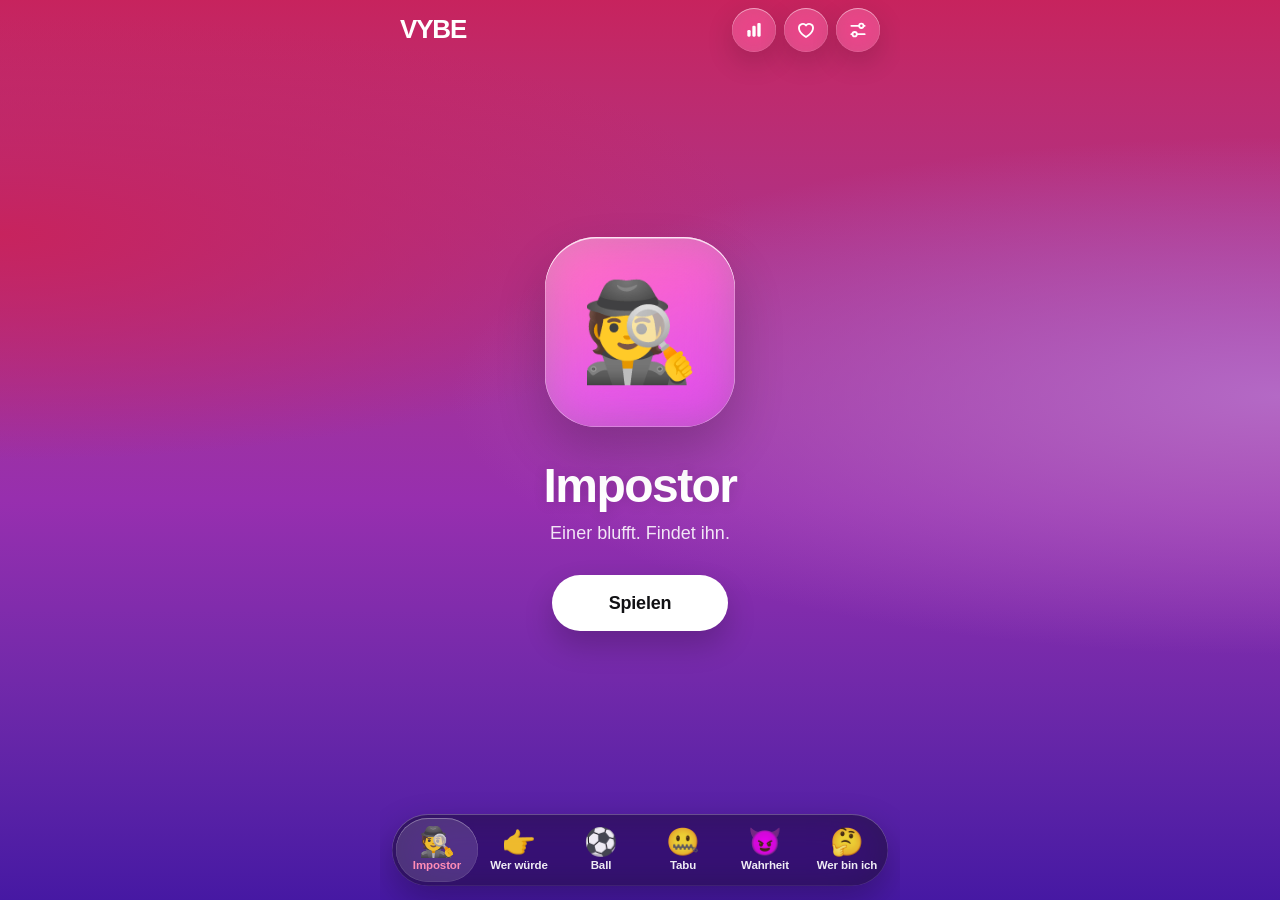
==== commit 0f64e744: "VYBE 10.2: Spielleiste im Apple-Music-Stil, Emojis und Höhen-Korrektur - Große dunkle Glasleiste mit" ====
--- a/index.html
+++ b/index.html
@@ -7,9 +7,14 @@
 <meta name="apple-mobile-web-app-status-bar-style" content="black-translucent">
 <meta name="format-detection" content="telephone=no">
 <meta name="mobile-web-app-capable" content="yes">
+<script>
+if(window.navigator.standalone===true||window.matchMedia("(display-mode: standalone)").matches){
+  document.querySelector('meta[name="viewport"]').setAttribute("content","width=device-width,height=device-height,initial-scale=1,viewport-fit=cover");
+}
+</script>
 <meta id="themeColorMeta" name="theme-color" content="#0b0a0e">
 <meta name="color-scheme" content="dark light">
-<title>VYBE 10.1</title>
+<title>VYBE 10.2</title>
 <link rel="stylesheet" href="./design.css">
 
   <meta name="apple-mobile-web-app-title" content="VYBE">
@@ -40,82 +45,84 @@
     <div class="wordmark">VYBE</div>
     <div class="home-actions">
       <button class="icon-btn home-stats pressable" type="button" data-open="stats" aria-label="Statistiken"><span hidden id="homeGamesPlayed">0</span><span hidden id="homeRoundsPlayed">0</span></button>
-      <button id="openFavorites" class="icon-btn pressable" type="button" data-open="favorites" aria-label="Favoriten">♡</button>
-      <button class="icon-btn home-settings pressable" type="button" data-open="settings" aria-label="Einstellungen">⚙</button>
+      <button id="openFavorites" class="icon-btn pressable" type="button" data-open="favorites" aria-label="Favoriten"></button>
+      <button class="icon-btn home-settings pressable" type="button" data-open="settings" aria-label="Einstellungen"></button>
     </div>
   </div>
   <div id="gamePager" class="game-pager">
       <button class="game-card imp pressable" type="button" data-game-id="impostor" data-open="impSetup" data-room="imp">
-        <span class="game-art"></span>
+        <span class="game-art">🕵️</span>
         <span class="game-name">Impostor</span>
         <span class="game-tag">Einer blufft. Findet ihn.</span>
         <span class="game-play">Spielen</span>
       </button>
       <button class="game-card would pressable" type="button" data-game-id="would" data-open="wouldSetup" data-room="would">
-        <span class="game-art"></span>
+        <span class="game-art">👉</span>
         <span class="game-name">Wer würde eher?</span>
         <span class="game-tag">Zeigt aufeinander.</span>
         <span class="game-play">Spielen</span>
       </button>
       <button class="game-card ball pressable" type="button" data-game-id="ball" data-open="ballSetup" data-room="ball">
-        <span class="game-art"></span>
+        <span class="game-art">⚽️</span>
         <span class="game-name">Ball Knowledge</span>
         <span class="game-tag">Wie tief geht dein Fußballwissen?</span>
         <span class="game-play">Spielen</span>
       </button>
       <button class="game-card taboo pressable" type="button" data-game-id="taboo" data-open="tabooSetup" data-room="taboo">
-        <span class="game-art"></span>
+        <span class="game-art">🤐</span>
         <span class="game-name">Tabu</span>
         <span class="game-tag">Erklären, ohne es zu sagen.</span>
         <span class="game-play">Spielen</span>
       </button>
       <button class="game-card truth pressable" type="button" data-game-id="truth" data-open="truthSetup" data-room="truth">
-        <span class="game-art"></span>
+        <span class="game-art">😈</span>
         <span class="game-name">Wahrheit oder Pflicht</span>
         <span class="game-tag">Wie mutig seid ihr?</span>
         <span class="game-play">Spielen</span>
       </button>
       <button class="game-card who pressable" type="button" data-game-id="who" data-open="whoSetup" data-room="who">
-        <span class="game-art"></span>
+        <span class="game-art">🤔</span>
         <span class="game-name">Wer bin ich?</span>
         <span class="game-tag">Errate, wer du bist.</span>
         <span class="game-play">Spielen</span>
       </button>
       <button class="game-card knowledge pressable" type="button" data-game-id="knowledge" data-open="knowledgeSetup" data-room="knowledge">
-        <span class="game-art"></span>
+        <span class="game-art">🧠</span>
         <span class="game-name">Allgemeinwissen</span>
         <span class="game-tag">Das große Quiz.</span>
         <span class="game-play">Spielen</span>
       </button>
       <button class="game-card teamer pressable" type="button" data-game-id="teamer" data-open="teamSetup" data-room="teamer">
-        <span class="game-art"></span>
+        <span class="game-art">🎲</span>
         <span class="game-name">Team-Ausloser</span>
         <span class="game-tag">Karte für Karte zum Team.</span>
         <span class="game-play">Spielen</span>
       </button>
       <button class="game-card werewolf pressable" type="button" data-game-id="werewolf" data-open="wwSetup" data-room="werewolf">
-        <span class="game-art"></span>
+        <span class="game-art">🐺</span>
         <span class="game-name">Werwolf</span>
         <span class="game-tag">Das Dorf schläft ein.</span>
         <span class="game-play">Spielen</span>
       </button>
   </div>
   <nav id="gameDock" class="dock" aria-label="Spiele">
-    <button class="dock-item imp" type="button" data-slide="0" aria-label="Impostor"></button>
-    <button class="dock-item would" type="button" data-slide="1" aria-label="Wer würde eher?"></button>
-    <button class="dock-item ball" type="button" data-slide="2" aria-label="Ball Knowledge"></button>
-    <button class="dock-item taboo" type="button" data-slide="3" aria-label="Tabu"></button>
-    <button class="dock-item truth" type="button" data-slide="4" aria-label="Wahrheit oder Pflicht"></button>
-    <button class="dock-item who" type="button" data-slide="5" aria-label="Wer bin ich?"></button>
-    <button class="dock-item knowledge" type="button" data-slide="6" aria-label="Allgemeinwissen"></button>
-    <button class="dock-item teamer" type="button" data-slide="7" aria-label="Team-Ausloser"></button>
-    <button class="dock-item werewolf" type="button" data-slide="8" aria-label="Werwolf"></button>
+    <div class="dock-track">
+      <button class="dock-item" type="button" data-slide="0" aria-label="Impostor"><span class="dock-emoji">🕵️</span><span class="dock-label">Impostor</span></button>
+      <button class="dock-item" type="button" data-slide="1" aria-label="Wer würde"><span class="dock-emoji">👉</span><span class="dock-label">Wer würde</span></button>
+      <button class="dock-item" type="button" data-slide="2" aria-label="Ball"><span class="dock-emoji">⚽️</span><span class="dock-label">Ball</span></button>
+      <button class="dock-item" type="button" data-slide="3" aria-label="Tabu"><span class="dock-emoji">🤐</span><span class="dock-label">Tabu</span></button>
+      <button class="dock-item" type="button" data-slide="4" aria-label="Wahrheit"><span class="dock-emoji">😈</span><span class="dock-label">Wahrheit</span></button>
+      <button class="dock-item" type="button" data-slide="5" aria-label="Wer bin ich"><span class="dock-emoji">🤔</span><span class="dock-label">Wer bin ich</span></button>
+      <button class="dock-item" type="button" data-slide="6" aria-label="Wissen"><span class="dock-emoji">🧠</span><span class="dock-label">Wissen</span></button>
+      <button class="dock-item" type="button" data-slide="7" aria-label="Teams"><span class="dock-emoji">🎲</span><span class="dock-label">Teams</span></button>
+      <button class="dock-item" type="button" data-slide="8" aria-label="Werwolf"><span class="dock-emoji">🐺</span><span class="dock-label">Werwolf</span></button>
+    </div>
   </nav>
 </section>
 
 <section id="favorites" class="screen">
   <div class="top">
-    <button class="back pressable" data-open="home" aria-label="Zurück">‹</button>
+    <button class="back pressable" data-open="home" aria-label="Zurück"></button>
     <div class="page-title">Favoriten</div>
     <span style="width:43px"></span>
   </div>
@@ -156,8 +163,8 @@
 <!-- ======================= TABU ======================= -->
 
 <section id="tabooSetup" class="screen">
-  <div class="top"><button class="back" data-open="home">‹</button><div></div><button class="icon-btn" type="button">?</button></div>
-  <div class="game-hero"><div class="game-icon">🚫</div><h1 class="purple">Tabu</h1></div>
+  <div class="top"><button class="back" data-open="home" aria-label="Zurück"></button><div></div><button class="icon-btn" type="button">?</button></div>
+  <div class="game-hero"><div class="game-icon">🤐</div><h1 class="purple">Tabu</h1></div>
   <div class="settings-scroll"><div class="panel">
     <button class="row" data-open="tabooPlayers"><div class="row-icon">👥</div><div class="row-copy"><div class="row-title">Spieler</div><div class="row-sub">Namen und Spielerzahl</div></div><div id="tabooPlayerValue" class="row-value">4</div><div class="chev">›</div></button>
     <button class="row" data-open-categories-new="taboo"><div class="row-icon">🏷️</div><div class="row-copy"><div class="row-title">Kategorien</div><div class="row-sub">Mehrfachauswahl möglich</div></div><div id="tabooCategoryValue" class="row-value">3 ausgewählt</div><div class="chev">›</div></button>
@@ -167,13 +174,13 @@
   <div class="startbar"><button id="startTaboo" class="primary">Starten</button></div>
 </section>
 <section id="tabooPlayers" class="screen">
-  <div class="top"><button class="back" data-open="tabooSetup">‹</button><div class="page-title">Spieler</div><span style="width:43px"></span></div>
+  <div class="top"><button class="back" data-open="tabooSetup" aria-label="Zurück"></button><div class="page-title">Spieler</div><span style="width:43px"></span></div>
   <div class="player-page"><div class="player-summary"><strong>Aktive Spieler</strong><div id="tabooBadge" class="badge">4/12</div></div><div id="tabooPlayerList" class="player-list"></div><div class="add-player"><input id="newTabooPlayer" placeholder="Neuer Spieler" maxlength="18"><button id="addTabooPlayer">+</button></div></div>
 </section>
 
 
 <section id="newCategories" class="screen">
-  <div class="top"><button id="closeNewCategories" class="back">‹</button><div class="page-title">Kategorien</div><span style="width:43px"></span></div>
+  <div class="top"><button id="closeNewCategories" class="back" aria-label="Zurück"></button><div class="page-title">Kategorien</div><span style="width:43px"></span></div>
   <div class="category-page">
     <div style="display:flex;justify-content:flex-end;padding:7px 0 11px"><button id="toggleAllNewCategories" class="chip on">Alle abwählen</button></div>
     <div id="newCategoryList" class="category-list"></div>
@@ -182,11 +189,11 @@
 </section>
 
 <section id="tabooPass" class="screen">
-  <div class="top"><button class="back direct-game-exit pressable" data-exit-game="taboo">×</button><div class="page-title">Tabu</div><button class="icon-btn pressable" data-menu="taboo">•••</button></div>
+  <div class="top"><button class="back direct-game-exit pressable" data-exit-game="taboo" aria-label="Spiel verlassen"></button><div class="page-title">Tabu</div><button class="icon-btn pressable" data-menu="taboo" aria-label="Menü"></button></div>
   <div class="content pass-screen"><div class="pass-emoji">🚫</div><h2>Nächste Runde</h2><p>Gib das Handy an</p><div id="tabooPassName" class="pass-name"></div><button id="tabooBeginRound" class="primary full-primary">Runde starten</button></div>
 </section>
 <section id="tabooRoundEnd" class="screen">
-  <div class="top"><button class="back direct-game-exit pressable" data-exit-game="taboo">×</button><div class="page-title">Runde beendet</div><span style="width:43px"></span></div>
+  <div class="top"><button class="back direct-game-exit pressable" data-exit-game="taboo" aria-label="Spiel verlassen"></button><div class="page-title">Runde beendet</div><span style="width:43px"></span></div>
   <div class="content result-center">
     <div class="result-emoji">⏱️</div>
     <h2 id="tabooRoundPlayer">Runde beendet</h2>
@@ -200,9 +207,9 @@
 </section>
 <section id="tabooPlay" class="screen">
   <div class="top">
-    <button class="back direct-game-exit pressable" data-exit-game="taboo">×</button>
+    <button class="back direct-game-exit pressable" data-exit-game="taboo" aria-label="Spiel verlassen"></button>
     <div class="page-title">Tabu</div>
-    <button class="icon-btn pressable" data-menu="taboo">•••</button>
+    <button class="icon-btn pressable" data-menu="taboo" aria-label="Menü"></button>
   </div>
   <div class="content game-stage">
     <div class="game-progress-row unified-progress-row">
@@ -247,7 +254,7 @@
 
 <!-- ======================= WERWOLF ======================= -->
 <section id="wwSetup" class="screen">
-  <div class="top"><button class="back" data-open="home">‹</button><div></div><button class="icon-btn" type="button">?</button></div>
+  <div class="top"><button class="back" data-open="home" aria-label="Zurück"></button><div></div><button class="icon-btn" type="button">?</button></div>
   <div class="game-hero"><div class="game-icon">🐺</div><h1 class="ww-title">Werwolf</h1></div>
   <div class="settings-scroll">
     <div class="panel">
@@ -276,7 +283,7 @@
 </section>
 
 <section id="wwPlayers" class="screen">
-  <div class="top"><button class="back" data-open="wwSetup">‹</button><div class="page-title">Spieler & Erzähler</div><span style="width:43px"></span></div>
+  <div class="top"><button class="back" data-open="wwSetup" aria-label="Zurück"></button><div class="page-title">Spieler & Erzähler</div><span style="width:43px"></span></div>
   <div class="player-page">
     <div class="player-summary"><strong>Mindestens 6 Namen</strong><div id="wwPlayerBadge" class="badge">8/18</div></div>
     <div id="wwPlayerList" class="player-list ww-player-list"></div>
@@ -286,7 +293,7 @@
 </section>
 
 <section id="wwRoles" class="screen">
-  <div class="top"><button class="back" data-open="wwSetup">‹</button><div class="page-title">Rollen</div><span style="width:43px"></span></div>
+  <div class="top"><button class="back" data-open="wwSetup" aria-label="Zurück"></button><div class="page-title">Rollen</div><span style="width:43px"></span></div>
   <div class="settings-scroll">
     <div class="section-label">WERWÖLFE</div>
     <div class="panel">
@@ -312,7 +319,7 @@
 </section>
 
 <section id="wwPass" class="screen">
-  <div class="top"><button class="back direct-game-exit" data-exit-game="werewolf">×</button><div class="page-title">Rollenverteilung</div><span style="width:43px"></span></div>
+  <div class="top"><button class="back direct-game-exit" data-exit-game="werewolf" aria-label="Spiel verlassen"></button><div class="page-title">Rollenverteilung</div><span style="width:43px"></span></div>
   <div class="content pass-screen">
     <div class="pass-emoji">🤫</div>
     <h2>Handy weitergeben</h2>
@@ -323,7 +330,7 @@
 </section>
 
 <section id="wwReveal" class="screen">
-  <div class="top"><button class="back direct-game-exit" data-exit-game="werewolf">×</button><div class="page-title">Deine Rolle</div><span style="width:43px"></span></div>
+  <div class="top"><button class="back direct-game-exit" data-exit-game="werewolf" aria-label="Spiel verlassen"></button><div class="page-title">Deine Rolle</div><span style="width:43px"></span></div>
   <div class="content ww-reveal-content">
     <div id="wwRevealEmoji" class="ww-role-emoji">🐺</div>
     <div id="wwRevealName" class="ww-role-name">WERWOLF</div>
@@ -334,7 +341,7 @@
 </section>
 
 <section id="wwNarratorReady" class="screen">
-  <div class="top"><button class="back direct-game-exit" data-exit-game="werewolf">×</button><div class="page-title">Erzähler</div><span style="width:43px"></span></div>
+  <div class="top"><button class="back direct-game-exit" data-exit-game="werewolf" aria-label="Spiel verlassen"></button><div class="page-title">Erzähler</div><span style="width:43px"></span></div>
   <div class="content ww-narrator-ready">
     <div class="ww-role-emoji">📖</div>
     <h2 id="wwNarratorName">Erzähler</h2>
@@ -345,7 +352,7 @@
 </section>
 
 <section id="wwPhase" class="screen">
-  <div class="top"><button class="back direct-game-exit" data-exit-game="werewolf">×</button><div id="wwPhaseHeader" class="page-title">Nacht 1</div><button class="icon-btn" data-menu="werewolf">•••</button></div>
+  <div class="top"><button class="back direct-game-exit" data-exit-game="werewolf" aria-label="Spiel verlassen"></button><div id="wwPhaseHeader" class="page-title">Nacht 1</div><button class="icon-btn" data-menu="werewolf" aria-label="Menü"></button></div>
   <div class="content ww-phase-content">
     <div id="wwPhaseEmoji" class="ww-phase-emoji">🌙</div>
     <div id="wwPhaseKicker" class="ww-phase-kicker">VORLESEN</div>
@@ -356,7 +363,7 @@
 </section>
 
 <section id="wwSelect" class="screen">
-  <div class="top"><button class="back direct-game-exit" data-exit-game="werewolf">×</button><div id="wwSelectHeader" class="page-title">Auswahl</div><span style="width:43px"></span></div>
+  <div class="top"><button class="back direct-game-exit" data-exit-game="werewolf" aria-label="Spiel verlassen"></button><div id="wwSelectHeader" class="page-title">Auswahl</div><span style="width:43px"></span></div>
   <div class="content ww-select-content">
     <div id="wwSelectEmoji" class="ww-phase-emoji">🐺</div>
     <h2 id="wwSelectTitle">Wen wählen die Werwölfe?</h2>
@@ -367,7 +374,7 @@
 </section>
 
 <section id="wwSeerResult" class="screen">
-  <div class="top"><button class="back direct-game-exit" data-exit-game="werewolf">×</button><div class="page-title">Seherin</div><span style="width:43px"></span></div>
+  <div class="top"><button class="back direct-game-exit" data-exit-game="werewolf" aria-label="Spiel verlassen"></button><div class="page-title">Seherin</div><span style="width:43px"></span></div>
   <div class="content ww-reveal-content">
     <div class="ww-role-emoji">🔮</div>
     <p id="wwSeerPlayer" class="ww-inspected-player"></p>
@@ -378,7 +385,7 @@
 </section>
 
 <section id="wwWitch" class="screen">
-  <div class="top"><button class="back direct-game-exit" data-exit-game="werewolf">×</button><div class="page-title">Hexe</div><span style="width:43px"></span></div>
+  <div class="top"><button class="back direct-game-exit" data-exit-game="werewolf" aria-label="Spiel verlassen"></button><div class="page-title">Hexe</div><span style="width:43px"></span></div>
   <div class="content ww-phase-content">
     <div class="ww-phase-emoji">🧪</div>
     <h2>Die Hexe erwacht</h2>
@@ -388,7 +395,7 @@
 </section>
 
 <section id="wwMorning" class="screen">
-  <div class="top"><button class="back direct-game-exit" data-exit-game="werewolf">×</button><div id="wwMorningHeader" class="page-title">Morgen</div><button class="icon-btn" data-menu="werewolf">•••</button></div>
+  <div class="top"><button class="back direct-game-exit" data-exit-game="werewolf" aria-label="Spiel verlassen"></button><div id="wwMorningHeader" class="page-title">Morgen</div><button class="icon-btn" data-menu="werewolf" aria-label="Menü"></button></div>
   <div class="content ww-phase-content">
     <div class="ww-phase-emoji">☀️</div>
     <div class="ww-phase-kicker">VORLESEN</div>
@@ -400,7 +407,7 @@
 </section>
 
 <section id="wwDay" class="screen">
-  <div class="top"><button class="back direct-game-exit" data-exit-game="werewolf">×</button><div id="wwDayHeader" class="page-title">Tag 1</div><button class="icon-btn" data-menu="werewolf">•••</button></div>
+  <div class="top"><button class="back direct-game-exit" data-exit-game="werewolf" aria-label="Spiel verlassen"></button><div id="wwDayHeader" class="page-title">Tag 1</div><button class="icon-btn" data-menu="werewolf" aria-label="Menü"></button></div>
   <div class="content ww-phase-content">
     <div class="ww-phase-emoji">🏘️</div>
     <div class="ww-phase-kicker">VORLESEN</div>
@@ -412,7 +419,7 @@
 </section>
 
 <section id="wwHunter" class="screen">
-  <div class="top"><button class="back direct-game-exit" data-exit-game="werewolf">×</button><div class="page-title">Jäger</div><span style="width:43px"></span></div>
+  <div class="top"><button class="back direct-game-exit" data-exit-game="werewolf" aria-label="Spiel verlassen"></button><div class="page-title">Jäger</div><span style="width:43px"></span></div>
   <div class="content ww-phase-content">
     <div class="ww-phase-emoji">🏹</div>
     <h2>Der Jäger feuert seinen letzten Schuss</h2>
@@ -435,13 +442,13 @@
 <!-- ======================= TEAM-AUSLOSER ======================= -->
 <section id="teamSetup" class="screen team73-screen">
   <div class="top">
-    <button class="back" data-open="home">‹</button>
+    <button class="back" data-open="home" aria-label="Zurück"></button>
     <div></div>
     <button class="icon-btn" type="button">?</button>
   </div>
 
   <div class="team73-hero">
-    <div class="team73-hero-icon">🎟️</div>
+    <div class="team73-hero-icon">🎲</div>
     <div>
       <div class="team73-kicker">ZUFÄLLIGE TEAMS</div>
       <h1>Team-<br>Ausloser</h1>
@@ -486,7 +493,7 @@
 
 <section id="teamDraw" class="screen team73-screen">
   <div class="top">
-    <button class="back" data-open="teamSetup">‹</button>
+    <button class="back" data-open="teamSetup" aria-label="Zurück"></button>
     <div class="page-title">Auslosung</div>
     <span style="width:43px"></span>
   </div>
@@ -535,7 +542,7 @@
 
 <section id="teamResult" class="screen team73-screen">
   <div class="top">
-    <button class="back" data-open="teamSetup">‹</button>
+    <button class="back" data-open="teamSetup" aria-label="Zurück"></button>
     <div class="page-title">Ergebnis</div>
     <span style="width:43px"></span>
   </div>
@@ -560,8 +567,8 @@
 <!-- ================= WAHRHEIT ODER PFLICHT ================= -->
 
 <section id="truthSetup" class="screen">
-  <div class="top"><button class="back" data-open="home">‹</button><div></div><button class="icon-btn" type="button">?</button></div>
-  <div class="game-hero"><div class="game-icon">🎭</div><h1 class="pink">Wahrheit<br>oder Pflicht</h1></div>
+  <div class="top"><button class="back" data-open="home" aria-label="Zurück"></button><div></div><button class="icon-btn" type="button">?</button></div>
+  <div class="game-hero"><div class="game-icon">😈</div><h1 class="pink">Wahrheit<br>oder Pflicht</h1></div>
   <div class="settings-scroll"><div class="panel">
     <button class="row" data-open="truthPlayers"><div class="row-icon">👥</div><div class="row-copy"><div class="row-title">Spieler</div><div class="row-sub">Namen und Spielerzahl</div></div><div id="truthPlayerValue" class="row-value">4</div><div class="chev">›</div></button>
     <button class="row" data-open-categories-new="truth"><div class="row-icon">🏷️</div><div class="row-copy"><div class="row-title">Kategorien</div><div class="row-sub">Locker bis Ü18</div></div><div id="truthCategoryValue" class="row-value">2 ausgewählt</div><div class="chev">›</div></button>
@@ -571,15 +578,15 @@
   <div class="startbar"><button id="startTruth" class="primary">Starten</button></div>
 </section>
 <section id="truthPlayers" class="screen">
-  <div class="top"><button class="back" data-open="truthSetup">‹</button><div class="page-title">Spieler</div><span style="width:43px"></span></div>
+  <div class="top"><button class="back" data-open="truthSetup" aria-label="Zurück"></button><div class="page-title">Spieler</div><span style="width:43px"></span></div>
   <div class="player-page"><div class="player-summary"><strong>Aktive Spieler</strong><div id="truthBadge" class="badge">4/12</div></div><div id="truthPlayerList" class="player-list"></div><div class="add-player"><input id="newTruthPlayer" placeholder="Neuer Spieler" maxlength="18"><button id="addTruthPlayer">+</button></div></div>
 </section>
 
 <section id="truthChoice" class="screen truth-v72-screen">
   <div class="top">
-    <button class="back direct-game-exit pressable" data-exit-game="truth">×</button>
+    <button class="back direct-game-exit pressable" data-exit-game="truth" aria-label="Spiel verlassen"></button>
     <div class="page-title">Du bist dran</div>
-    <button class="icon-btn pressable" data-menu="truth">•••</button>
+    <button class="icon-btn pressable" data-menu="truth" aria-label="Menü"></button>
   </div>
   <div class="content truth-choice-content">
     <div id="truthChoiceRound" class="truth-v72-kicker">Runde 1</div>
@@ -602,9 +609,9 @@
 
 <section id="truthPlay" class="screen truth-v72-screen">
   <div class="top">
-    <button class="back direct-game-exit pressable" data-exit-game="truth">×</button>
+    <button class="back direct-game-exit pressable" data-exit-game="truth" aria-label="Spiel verlassen"></button>
     <div class="page-title">Wahrheit oder Pflicht</div>
-    <button class="icon-btn pressable" data-menu="truth">•••</button>
+    <button class="icon-btn pressable" data-menu="truth" aria-label="Menü"></button>
   </div>
   <div class="content truth-v72-play">
     <div class="truth-v72-topline">
@@ -640,7 +647,7 @@
 <!-- ======================= WER BIN ICH ======================= -->
 
 <section id="whoSetup" class="screen">
-  <div class="top"><button class="back" data-open="home">‹</button><div></div><button class="icon-btn" type="button">?</button></div>
+  <div class="top"><button class="back" data-open="home" aria-label="Zurück"></button><div></div><button class="icon-btn" type="button">?</button></div>
   <div class="game-hero"><div class="game-icon">🤔</div><h1 class="mint">Wer bin<br>ich?</h1></div>
   <div class="settings-scroll"><div class="panel">
     <button class="row" data-open="whoPlayers"><div class="row-icon">👥</div><div class="row-copy"><div class="row-title">Spieler</div><div class="row-sub">Namen und Spielerzahl</div></div><div id="whoPlayerValue" class="row-value">4</div><div class="chev">›</div></button>
@@ -650,15 +657,15 @@
   <div class="startbar"><button id="startWho" class="primary">Starten</button></div>
 </section>
 <section id="whoPlayers" class="screen">
-  <div class="top"><button class="back" data-open="whoSetup">‹</button><div class="page-title">Spieler</div><span style="width:43px"></span></div>
+  <div class="top"><button class="back" data-open="whoSetup" aria-label="Zurück"></button><div class="page-title">Spieler</div><span style="width:43px"></span></div>
   <div class="player-page"><div class="player-summary"><strong>Aktive Spieler</strong><div id="whoBadge" class="badge">4/12</div></div><div id="whoPlayerList" class="player-list"></div><div class="add-player"><input id="newWhoPlayer" placeholder="Neuer Spieler" maxlength="18"><button id="addWhoPlayer">+</button></div></div>
 </section>
 
 <section id="whoPass" class="screen">
   <div class="top">
-    <button class="back direct-game-exit pressable" data-exit-game="who">×</button>
+    <button class="back direct-game-exit pressable" data-exit-game="who" aria-label="Spiel verlassen"></button>
     <div class="page-title">Wer bin ich?</div>
-    <button class="icon-btn pressable" data-menu="who">•••</button>
+    <button class="icon-btn pressable" data-menu="who" aria-label="Menü"></button>
   </div>
   <div class="content pass-screen">
     <div class="pass-emoji">📱</div>
@@ -671,9 +678,9 @@
 
 <section id="whoPlay" class="screen">
   <div class="top">
-    <button class="back direct-game-exit pressable" data-exit-game="who">×</button>
+    <button class="back direct-game-exit pressable" data-exit-game="who" aria-label="Spiel verlassen"></button>
     <div class="page-title">Wer bin ich?</div>
-    <button class="icon-btn pressable" data-menu="who">•••</button>
+    <button class="icon-btn pressable" data-menu="who" aria-label="Menü"></button>
   </div>
   <div class="content game-stage">
     <div class="game-progress-row unified-progress-row"><span id="whoRoundLabel">1 / 5</span><span id="whoScoreLabel">0 richtig</span></div>
@@ -701,7 +708,7 @@
 
 <section id="stats" class="screen">
   <div class="top">
-    <button class="back pressable" data-open="home">‹</button>
+    <button class="back pressable" data-open="home" aria-label="Zurück"></button>
     <div class="page-title">Dein Vybe</div>
     <span style="width:43px"></span>
   </div>
@@ -725,7 +732,7 @@
 </section>
 
 <section id="settings" class="screen">
-  <div class="top"><button class="back" data-open="home">‹</button><div class="page-title">Einstellungen</div><span style="width:43px"></span></div>
+  <div class="top"><button class="back" data-open="home" aria-label="Zurück"></button><div class="page-title">Einstellungen</div><span style="width:43px"></span></div>
   <div class="settings-scroll settings-page settings74-page">
     <div class="settings74-hero"><div class="settings74-logo">⚙️</div><div><div class="settings74-kicker">VYBE ANPASSEN</div><h2>Deine App, deine Regeln</h2><p>Darstellung, Gameplay und lokale Daten an einem Ort.</p></div></div>
 
@@ -761,15 +768,15 @@
     </div>
 
     <div class="section-label">ÜBER VYBE</div>
-    <div class="panel settings74-panel"><div class="row"><div class="row-icon">ℹ️</div><div class="row-copy"><div class="row-title">Version</div><div class="row-sub">VYBE 10.1</div></div><div class="settings74-version-dot"></div></div></div>
+    <div class="panel settings74-panel"><div class="row"><div class="row-icon">ℹ️</div><div class="row-copy"><div class="row-title">Version</div><div class="row-sub">VYBE 10.2</div></div><div class="settings74-version-dot"></div></div></div>
     <div class="made-by">Made by <span id="denizEasterEggTrigger">Deniz</span></div>
   </div>
 </section>
 
 <section id="releaseNotes" class="screen">
-  <div class="top"><button class="back" data-open="settings">‹</button><div class="page-title">Was ist neu?</div><span style="width:43px"></span></div>
+  <div class="top"><button class="back" data-open="settings" aria-label="Zurück"></button><div class="page-title">Was ist neu?</div><span style="width:43px"></span></div>
   <div class="settings-scroll settings74-detail-page">
-    <div class="settings74-release-hero"><span>🚀</span><div><div class="settings74-kicker">VERSION 10.1</div><h2>Was sich in VYBE verbessert hat</h2></div></div>
+    <div class="settings74-release-hero"><span>🚀</span><div><div class="settings74-kicker">VERSION 10.2</div><h2>Was sich in VYBE verbessert hat</h2></div></div>
     <div class="settings74-note-card"><strong>✨ Komplett neue App</strong><p>Wische durch die Spiele, wähle im Dock und tauche in die Farbe jedes Spiels ein.</p></div>
     <div class="settings74-note-card"><strong>📚 Mehr Inhalte</strong><p>Neue Fächer, Fragen, Kategorien, Personen, Begriffe und Fußball-Fragetypen aus 7.1.</p></div>
     <div class="settings74-note-card"><strong>🎯 Überarbeitete Spiele</strong><p>Neuer Wahrheit-oder-Pflicht-Ablauf, größerer Tabu-Timer und Abbruchstatistiken aus 7.2.</p></div>
@@ -779,7 +786,7 @@
 </section>
 
 <section id="dataInfo" class="screen">
-  <div class="top"><button class="back" data-open="settings">‹</button><div class="page-title">App-Daten</div><span style="width:43px"></span></div>
+  <div class="top"><button class="back" data-open="settings" aria-label="Zurück"></button><div class="page-title">App-Daten</div><span style="width:43px"></span></div>
   <div class="settings-scroll settings74-detail-page">
     <div class="settings74-release-hero"><span>🔐</span><div><div class="settings74-kicker">LOKAL GESPEICHERT</div><h2>Deine Daten bleiben auf dem Gerät</h2></div></div>
     <div class="settings74-note-card"><strong>Was wird gespeichert?</strong><p>Einstellungen, Favoriten, Statistiken, gewählte Optionen und der Verlauf bereits gespielter Inhalte.</p></div>
@@ -789,7 +796,7 @@
 </section>
 
 <section id="impSetup" class="screen">
-  <div class="top"><button class="back" data-open="home">‹</button><div></div><button class="icon-btn" type="button">?</button></div>
+  <div class="top"><button class="back" data-open="home" aria-label="Zurück"></button><div></div><button class="icon-btn" type="button">?</button></div>
   <div class="game-hero"><div class="game-icon">🕵️</div><h1 class="pink">Impostor</h1></div>
   <div class="settings-scroll">
     <div class="panel">
@@ -811,7 +818,7 @@
 </section>
 
 <section id="impPlayers" class="screen">
-  <div class="top"><button class="back" data-open="impSetup">‹</button><div class="page-title">Spieler</div><span style="width:43px"></span></div>
+  <div class="top"><button class="back" data-open="impSetup" aria-label="Zurück"></button><div class="page-title">Spieler</div><span style="width:43px"></span></div>
   <div class="player-page">
     <div class="player-summary"><strong>Aktive Spieler</strong><div id="impBadge" class="badge">4/20</div></div>
     <div id="impPlayerList" class="player-list"></div>
@@ -820,7 +827,7 @@
 </section>
 
 <section id="impCount" class="screen">
-  <div class="top"><button class="back" data-open="impSetup">‹</button><div class="page-title">Impostor</div><span style="width:43px"></span></div>
+  <div class="top"><button class="back" data-open="impSetup" aria-label="Zurück"></button><div class="page-title">Impostor</div><span style="width:43px"></span></div>
   <div class="section-label">ANZAHL AUSWÄHLEN</div>
   <div id="impCountChoices" class="choice-list"></div>
   <div class="panel" style="margin-top:12px">
@@ -829,7 +836,7 @@
 </section>
 
 <section id="wouldSetup" class="screen">
-  <div class="top"><button class="back" data-open="home">‹</button><div></div><button class="icon-btn" type="button">?</button></div>
+  <div class="top"><button class="back" data-open="home" aria-label="Zurück"></button><div></div><button class="icon-btn" type="button">?</button></div>
   <div class="game-hero"><div class="game-icon">👉</div><h1 class="orange">Wer würde<br>eher?</h1></div>
   <div class="settings-scroll">
     <div class="panel">
@@ -849,7 +856,7 @@
 </section>
 
 <section id="wouldPlayers" class="screen">
-  <div class="top"><button class="back" data-open="wouldSetup">‹</button><div class="page-title">Spieler</div><span style="width:43px"></span></div>
+  <div class="top"><button class="back" data-open="wouldSetup" aria-label="Zurück"></button><div class="page-title">Spieler</div><span style="width:43px"></span></div>
   <div class="player-page">
     <div class="player-summary"><strong>Aktive Spieler</strong><div id="wouldBadge" class="badge">4/12</div></div>
     <div id="wouldPlayerList" class="player-list"></div>
@@ -858,7 +865,7 @@
 </section>
 
 <section id="categories" class="screen">
-  <div class="top"><button id="closeCategories" class="back">‹</button><div class="page-title">Kategorien</div><span style="width:43px"></span></div>
+  <div class="top"><button id="closeCategories" class="back" aria-label="Zurück"></button><div class="page-title">Kategorien</div><span style="width:43px"></span></div>
   <div class="category-page">
     <div style="display:flex;justify-content:flex-end;padding:7px 0 11px">
       <button id="toggleAllCategories" class="chip on">Alle abwählen</button>
@@ -869,14 +876,14 @@
 </section>
 
 <section id="impPass" class="screen">
-  <div class="top"><button class="back direct-game-exit" data-exit-game="imp" aria-label="Spiel verlassen">×</button><div class="page-title">Impostor</div><button class="icon-btn" data-menu="imp">•••</button></div>
+  <div class="top"><button class="back direct-game-exit" data-exit-game="imp" aria-label="Spiel verlassen"></button><div class="page-title">Impostor</div><button class="icon-btn" data-menu="imp" aria-label="Menü"></button></div>
   <div class="progress"><i id="impPassProgress"></i></div>
   <div class="pass"><div class="pass-icon">📱</div><p>Gib das Handy weiter an</p><div id="impPassName" class="pass-name"></div><p>Nur diese Person darf jetzt hinschauen.</p></div>
   <button id="showImpCard" class="primary">Ich bin bereit</button>
 </section>
 
 <section id="impReveal" class="screen">
-  <div class="top"><button class="back direct-game-exit" data-exit-game="imp" aria-label="Spiel verlassen">×</button><div class="page-title">Deine Karte</div><button class="icon-btn" data-menu="imp">•••</button></div>
+  <div class="top"><button class="back direct-game-exit" data-exit-game="imp" aria-label="Spiel verlassen"></button><div class="page-title">Deine Karte</div><button class="icon-btn" data-menu="imp" aria-label="Menü"></button></div>
   <div class="progress"><i id="impRevealProgress"></i></div>
   <div id="impFlipArea" class="flip-area">
     <div id="impFlip" class="flip">
@@ -888,13 +895,13 @@
 </section>
 
 <section id="impDiscussion" class="screen">
-  <div class="top"><button class="back direct-game-exit" data-exit-game="imp" aria-label="Spiel verlassen">×</button><div class="page-title">Diskussion</div><button class="icon-btn" data-menu="imp">•••</button></div>
+  <div class="top"><button class="back direct-game-exit" data-exit-game="imp" aria-label="Spiel verlassen"></button><div class="page-title">Diskussion</div><button class="icon-btn" data-menu="imp" aria-label="Menü"></button></div>
   <div class="pass"><div class="pass-icon" style="background:linear-gradient(145deg,#6f4318,#ff9c2c)">💬</div><h1 style="margin:20px 0 4px;font-size:37px">Zeit zu bluffen.</h1><p>Beschreibt den Begriff, ohne ihn direkt zu nennen.</p></div>
   <div class="two"><button class="secondary" data-open="impSetup">Einstellungen</button><button id="showImpResult" class="primary">Auflösen</button></div>
 </section>
 
 <section id="impResult" class="screen">
-  <div class="top"><button class="back" data-open="home">‹</button><div class="page-title">Auflösung</div><span style="width:43px"></span></div>
+  <div class="top"><button class="back" data-open="home" aria-label="Zurück"></button><div class="page-title">Auflösung</div><span style="width:43px"></span></div>
   <div class="content">
     <div style="padding:14px 0 2px;color:var(--pink);font-size:12px;font-weight:950;letter-spacing:1.1px">IMPOSTOR</div>
     <h1 style="margin:0 0 10px;font-size:36px">Erwischt. 🕵️</h1>
@@ -910,9 +917,9 @@
 
 <section id="wouldCard" class="screen">
   <div class="top">
-    <button class="back direct-game-exit" data-exit-game="would" aria-label="Spiel verlassen">×</button>
+    <button class="back direct-game-exit" data-exit-game="would" aria-label="Spiel verlassen"></button>
     <div class="page-title">Wer würde eher?</div>
-    <button class="icon-btn" data-menu="would">•••</button>
+    <button class="icon-btn" data-menu="would" aria-label="Menü"></button>
   </div>
   <div class="progress"><i id="wouldRoundProgress" style="background:linear-gradient(90deg,var(--pink),var(--orange))"></i></div>
 
@@ -939,7 +946,7 @@
 </section>
 
 <section id="wouldEnd" class="screen">
-  <div class="top"><button class="back" data-open="home">‹</button><div class="page-title">Runde beendet</div><span style="width:43px"></span></div>
+  <div class="top"><button class="back" data-open="home" aria-label="Zurück"></button><div class="page-title">Runde beendet</div><span style="width:43px"></span></div>
   <div class="pass">
     <div class="pass-icon orange">🤣</div>
     <h1 style="margin:20px 0 4px;font-size:37px">Das war eindeutig.</h1>
@@ -959,7 +966,7 @@
 
 
 <section id="knowledgeSetup" class="screen">
-  <div class="top"><button class="back" data-open="home">‹</button><div></div><button class="icon-btn" type="button">?</button></div>
+  <div class="top"><button class="back" data-open="home" aria-label="Zurück"></button><div></div><button class="icon-btn" type="button">?</button></div>
   <div class="game-hero"><div class="game-icon">🧠</div><h1 class="knowledge-gradient-title">Allgemein-<br>wissen</h1></div>
   <div class="settings-scroll">
     <div class="section-label">SCHWIERIGKEIT</div>
@@ -990,9 +997,9 @@
 
 <section id="knowledgeCard" class="screen">
   <div class="top">
-    <button class="back direct-game-exit" data-exit-game="knowledge" aria-label="Spiel verlassen">×</button>
+    <button class="back direct-game-exit" data-exit-game="knowledge" aria-label="Spiel verlassen"></button>
     <div class="page-title">Allgemeinwissen</div>
-    <button class="icon-btn" data-menu="knowledge">•••</button>
+    <button class="icon-btn" data-menu="knowledge" aria-label="Menü"></button>
   </div>
   <div class="progress"><i id="knowledgeProgress" class="knowledge-progress"></i></div>
   <div class="ball-card-area" id="knowledgeFlipArea">
@@ -1036,7 +1043,7 @@
 </section>
 
 <section id="knowledgeEnd" class="screen">
-  <div class="top"><button class="back" data-open="home">‹</button><div class="page-title">Dein Ergebnis</div><span style="width:43px"></span></div>
+  <div class="top"><button class="back" data-open="home" aria-label="Zurück"></button><div class="page-title">Dein Ergebnis</div><span style="width:43px"></span></div>
   <div class="quiz-result-wrap">
     <div id="knowledgeResultEmoji" class="quiz-result-emoji">🧠</div>
     <h1 id="knowledgeResultTitle" class="quiz-result-title">Starkes Wissen.</h1>
@@ -1057,7 +1064,7 @@
 </section>
 
 <section id="ballSetup" class="screen">
-  <div class="top"><button class="back" data-open="home">‹</button><div></div><button class="icon-btn" type="button">?</button></div>
+  <div class="top"><button class="back" data-open="home" aria-label="Zurück"></button><div></div><button class="icon-btn" type="button">?</button></div>
   <div class="game-hero"><div class="game-icon">⚽️</div><h1 style="background:linear-gradient(90deg,var(--mint),#8df0be);-webkit-background-clip:text;color:transparent">Ball<br>Knowledge</h1></div>
   <div class="settings-scroll">
     <div class="section-label">SCHWIERIGKEIT</div>
@@ -1098,9 +1105,9 @@
 
 <section id="ballCard" class="screen">
   <div class="top">
-    <button class="back direct-game-exit" data-exit-game="ball" aria-label="Spiel verlassen">×</button>
+    <button class="back direct-game-exit" data-exit-game="ball" aria-label="Spiel verlassen"></button>
     <div class="page-title">Ball Knowledge</div>
-    <button class="icon-btn" data-menu="ball">•••</button>
+    <button class="icon-btn" data-menu="ball" aria-label="Menü"></button>
   </div>
   <div class="progress"><i id="ballProgress" style="background:linear-gradient(90deg,var(--mint),var(--blue))"></i></div>
   <div class="ball-card-area" id="ballFlipArea">
@@ -1145,7 +1152,7 @@
 </section>
 
 <section id="ballEnd" class="screen">
-  <div class="top"><button class="back" data-open="home">‹</button><div class="page-title">Dein Ergebnis</div><span style="width:43px"></span></div>
+  <div class="top"><button class="back" data-open="home" aria-label="Zurück"></button><div class="page-title">Dein Ergebnis</div><span style="width:43px"></span></div>
   <div class="quiz-result-wrap">
     <div id="ballResultEmoji" class="quiz-result-emoji">🏆</div>
     <h1 id="ballResultTitle" class="quiz-result-title">Starker Auftritt.</h1>
@@ -4491,8 +4498,8 @@
   impostor:{name:"Impostor",emoji:"🕵️",screen:"impSetup",className:"imp"},
   would:{name:"Wer würde eher?",emoji:"👉",screen:"wouldSetup",className:"would"},
   ball:{name:"Ball Knowledge",emoji:"⚽️",screen:"ballSetup",className:"ball"},
-  taboo:{name:"Tabu",emoji:"🚫",screen:"tabooSetup",className:"taboo"},
-  truth:{name:"Wahrheit oder Pflicht",emoji:"🎭",screen:"truthSetup",className:"truth"},
+  taboo:{name:"Tabu",emoji:"🤐",screen:"tabooSetup",className:"taboo"},
+  truth:{name:"Wahrheit oder Pflicht",emoji:"😈",screen:"truthSetup",className:"truth"},
   who:{name:"Wer bin ich?",emoji:"🤔",screen:"whoSetup",className:"who"},
   knowledge:{name:"Allgemeinwissen",emoji:"🧠",screen:"knowledgeSetup",className:"knowledge"},
   teamer:{name:"Team-Ausloser",emoji:"🎲",screen:"teamSetup",className:"teamer"},
@@ -4518,7 +4525,6 @@
   });
   const header=document.getElementById("openFavorites");
   if(header){
-    header.textContent=favoriteIds.length?"♥":"♡";
     header.classList.toggle("has-favorites",favoriteIds.length>0);
     header.setAttribute("aria-label",favoriteIds.length?`Favoriten, ${favoriteIds.length} gespeichert`:"Favoriten");
   }
@@ -4717,6 +4723,7 @@
     const screenLong=Math.max(screen.width,screen.height),screenShort=Math.min(screen.width,screen.height);
     const fullHeight=window.innerWidth>window.innerHeight?screenShort:screenLong;
     root.style.setProperty("--viewport-gap",(isIOS&&isStandalone?Math.max(0,fullHeight-window.innerHeight):0)+"px");
+    root.style.setProperty("--full-h",Math.max(fullHeight,window.innerHeight)+"px");
     root.style.setProperty("--viewport-width", width+"px");
     root.style.setProperty("--viewport-height", height+"px");
 
@@ -4760,40 +4767,39 @@
 </div>
 
 <script>
-/* VYBE 10.1 – Startseite: Glaslinse im Dock folgt Finger und Wischen */
+/* VYBE 10.2 – Spielleiste: Glaslinse folgt Finger und Wischen, die Leiste rollt mit */
 (function(){
   const pager=document.getElementById("gamePager");
   const dock=document.getElementById("gameDock");
-  const items=[...dock.querySelectorAll(".dock-item")];
+  const track=dock.querySelector(".dock-track");
+  const items=[...track.querySelectorAll(".dock-item")];
   const cards=[...pager.children];
   const lens=document.createElement("span");
   lens.className="dock-lens";
-  dock.prepend(lens);
+  track.prepend(lens);
 
   const reduced=window.matchMedia("(prefers-reduced-motion: reduce)");
   const stiffness=320,damping=29;
-  let x=0,velocity=0,target=0,scale=1,scaleTarget=1,frame=0,last=0;
-  let dragging=false,pointerId=null,current=-1,grabIndex=-1;
+  let x=0,velocity=0,target=0,scale=1,scaleTarget=1;
+  let shift=0,shiftTarget=0,frame=0,last=0;
+  let dragging=false,pointerId=null,fingerX=0,current=-1,grabIndex=-1;
 
   const slotX=index=>items[index].offsetLeft;
-  const step=()=>items.length>1?slotX(1)-slotX(0):1;
+  const step=()=>slotX(1)-slotX(0);
   const clampIndex=value=>Math.max(0,Math.min(items.length-1,value));
-  function paint(){lens.style.transform=`translate3d(${x}px,0,0) scale(${scale})`}
-  function animate(now){
-    const dt=Math.min(.032,(now-last)/1000||.016);
-    last=now;
-    const force=stiffness*(target-x)-damping*velocity;
-    velocity+=force*dt;
-    x+=velocity*dt;
-    scale+=(scaleTarget-scale)*Math.min(1,dt*18);
-    paint();
-    const settled=Math.abs(target-x)<.3&&Math.abs(velocity)<6&&Math.abs(scaleTarget-scale)<.004;
-    if(settled){x=target;velocity=0;scale=scaleTarget;paint();frame=0;return}
-    frame=requestAnimationFrame(animate);
-  }
-  function run(){
-    if(reduced.matches){x=target;scale=1;paint();return}
-    if(!frame){last=performance.now();frame=requestAnimationFrame(animate)}
+  const minShift=()=>Math.min(0,dock.clientWidth-track.scrollWidth);
+  const clampShift=value=>Math.max(minShift(),Math.min(0,value));
+  const centerOn=position=>clampShift(dock.clientWidth/2-position-items[0].offsetWidth/2);
+  function paint(){
+    lens.style.transform=`translate3d(${x}px,0,0) scale(${scale})`;
+    track.style.transform=`translate3d(${shift}px,0,0)`;
+  }
+  function fingerTarget(){
+    const raw=fingerX-dock.getBoundingClientRect().left-shift-items[0].offsetWidth/2;
+    const min=slotX(0),max=slotX(items.length-1);
+    if(raw<min)return min-Math.sqrt(min-raw)*2;
+    if(raw>max)return max+Math.sqrt(raw-max)*2;
+    return raw;
   }
   function select(index){
     if(index===current)return;
@@ -4806,41 +4812,61 @@
     pager.scrollTo({left:pager.clientWidth*index,behavior:"auto"});
     select(index);
   }
-  function fingerTarget(event){
-    const box=dock.getBoundingClientRect();
-    const raw=event.clientX-box.left-items[0].offsetWidth/2;
-    const min=slotX(0),max=slotX(items.length-1);
-    if(raw<min)return min-Math.sqrt(min-raw)*2;
-    if(raw>max)return max+Math.sqrt(raw-max)*2;
-    return raw;
+  function followFinger(){
+    target=fingerTarget();
+    const index=clampIndex(Math.round((target-slotX(0))/step()));
+    if(index!==current){jump(index);triggerHaptic("light")}
+  }
+  function animate(now){
+    const dt=Math.min(.032,(now-last)/1000||.016);
+    last=now;
+    if(dragging){
+      const box=dock.getBoundingClientRect(),edge=52;
+      if(fingerX<box.left+edge)shiftTarget=clampShift(shiftTarget+300*dt);
+      if(fingerX>box.right-edge)shiftTarget=clampShift(shiftTarget-300*dt);
+      followFinger();
+    }
+    velocity+=(stiffness*(target-x)-damping*velocity)*dt;
+    x+=velocity*dt;
+    scale+=(scaleTarget-scale)*Math.min(1,dt*18);
+    shift+=(shiftTarget-shift)*Math.min(1,dt*12);
+    paint();
+    const settled=!dragging&&Math.abs(target-x)<.3&&Math.abs(velocity)<6&&Math.abs(scaleTarget-scale)<.004&&Math.abs(shiftTarget-shift)<.3;
+    if(settled){x=target;velocity=0;scale=scaleTarget;shift=shiftTarget;paint();frame=0;return}
+    frame=requestAnimationFrame(animate);
+  }
+  function run(){
+    if(reduced.matches){x=target;scale=1;shift=shiftTarget;paint();return}
+    if(!frame){last=performance.now();frame=requestAnimationFrame(animate)}
   }
   dock.addEventListener("pointerdown",event=>{
     pointerId=event.pointerId;
     dock.setPointerCapture(pointerId);
     dragging=true;
     grabIndex=current;
+    fingerX=event.clientX;
     dock.classList.add("dragging");
     pager.classList.add("free");
-    target=fingerTarget(event);
-    scaleTarget=1.24;
+    scaleTarget=1.1;
+    followFinger();
     triggerHaptic("light");
     run();
   });
   dock.addEventListener("pointermove",event=>{
     if(!dragging||event.pointerId!==pointerId)return;
-    target=fingerTarget(event);
-    const index=clampIndex(Math.round((target-slotX(0))/step()));
-    if(index!==current){jump(index);triggerHaptic("light")}
+    fingerX=event.clientX;
     run();
   });
   function release(event){
     if(!dragging||event.pointerId!==pointerId)return;
     dragging=false;
     pointerId=null;
-    const index=clampIndex(Math.round((target-slotX(0))/step()));
+    fingerX=event.clientX;
+    const index=clampIndex(Math.round((fingerTarget()-slotX(0))/step()));
     jump(index);
     if(index!==grabIndex)triggerHaptic("medium");
     target=slotX(index);
+    shiftTarget=centerOn(target);
     scaleTarget=1;
     dock.classList.remove("dragging");
     pager.classList.remove("free");
@@ -4854,10 +4880,11 @@
     const progress=pager.scrollLeft/Math.max(1,pager.clientWidth);
     const index=clampIndex(Math.round(progress));
     target=slotX(0)+progress*step();
-    if(!frame){x=target;paint()}
+    shiftTarget=centerOn(target);
+    if(!frame){x=target;shift=shiftTarget;paint()}
     if(index!==current){select(index);triggerHaptic("light")}
   },{passive:true});
-  window.addEventListener("resize",()=>{target=x=slotX(Math.max(0,current));paint()},{passive:true});
+  window.addEventListener("resize",()=>{target=x=slotX(Math.max(0,current));shiftTarget=shift=centerOn(target);paint()},{passive:true});
   select(0);
   target=x=slotX(0);
   paint();
--- a/design.css
+++ b/design.css
@@ -1,5 +1,5 @@
 /* ==========================================================
-   VYBE 10.1 – Designsystem
+   VYBE 10.2 – Designsystem
    Idee: leuchtende Farbwelten wie iPhone-Wallpaper, darauf echtes Glas.
    Alle Ansichten liegen in einer Farbwelt und teilen dieselben Glasflächen.
    setzt die Farbwelt --c1 bis --c3.
@@ -157,7 +157,7 @@
   white-space:nowrap;overflow:hidden;text-overflow:ellipsis;
 }
 .back,.icon-btn{
-  position:relative;flex:none;width:44px;height:44px;display:grid;place-items:center;
+  position:relative;flex:none;width:44px;height:44px;display:block;padding:0;
   border-radius:50%;font-size:17px;font-weight:600;color:var(--text);
   background:var(--glass);box-shadow:inset 0 0 0 .5px var(--glass-edge);
   -webkit-backdrop-filter:blur(20px) saturate(170%);backdrop-filter:blur(20px) saturate(170%);
@@ -166,7 +166,7 @@
 .back:active,.icon-btn:active{transform:scale(.88)}
 .back,[data-menu],#openFavorites,.home-settings,.home-stats{font-size:0}
 .back::before,[data-menu]::before,#openFavorites::before,.home-settings::before,.home-stats::before{
-  content:"";position:absolute;inset:0;margin:auto;width:20px;height:20px;background:currentColor;
+  content:"";position:absolute;left:calc(50% - 10px);top:calc(50% - 10px);width:20px;height:20px;background:currentColor;
   -webkit-mask:var(--i) center/contain no-repeat;mask:var(--i) center/contain no-repeat;
 }
 .back{--i:var(--i-back)}
@@ -199,15 +199,11 @@
   -webkit-user-select:none;user-select:none;-webkit-touch-callout:none;
 }
 .game-pager .game-art{
-  position:relative;width:min(50vw,190px);aspect-ratio:1;border-radius:27%;margin-bottom:34px;display:grid;place-items:center;
+  position:relative;width:min(50vw,190px);aspect-ratio:1;border-radius:27%;margin-bottom:34px;display:grid;place-items:center;font-size:min(25vw,96px);line-height:1;
   background:linear-gradient(145deg,rgba(255,255,255,.42),rgba(255,255,255,.12));
   box-shadow:inset 0 1.5px 0 rgba(255,255,255,.75),inset 0 0 0 .5px rgba(255,255,255,.5),0 24px 50px rgba(0,0,0,.2);
   -webkit-backdrop-filter:blur(24px) saturate(180%);backdrop-filter:blur(24px) saturate(180%);
   transition:transform .3s var(--spring);
-}
-.game-pager .game-art::before{
-  content:"";width:54%;height:54%;background:#fff;filter:drop-shadow(0 6px 12px rgba(0,0,0,.18));
-  -webkit-mask:var(--p-g) center/contain no-repeat;mask:var(--p-g) center/contain no-repeat;
 }
 .game-pager .game-card:active .game-art,.game-pager .game-card.long-pressing .game-art{transform:scale(.94)}
 .game-pager .game-name{font-family:var(--display);font-size:clamp(38px,11.4vw,48px);font-weight:800;letter-spacing:-.032em;line-height:1.03;text-wrap:balance;text-shadow:0 2px 14px rgba(0,0,0,.14)}
@@ -217,33 +213,15 @@
   background:#fff;color:#111114;font-size:18px;font-weight:650;letter-spacing:-.012em;box-shadow:0 14px 30px rgba(0,0,0,.2);
 }
 .game-card.is-favorite .game-tag::after{content:" ♥"}
-.game-card.imp,.dock-item.imp{--p-g:var(--g-imp)}
-.game-card.would,.dock-item.would{--p-g:var(--g-would)}
-.game-card.ball,.dock-item.ball{--p-g:var(--g-ball)}
-.game-card.taboo,.dock-item.taboo{--p-g:var(--g-taboo)}
-.game-card.truth,.dock-item.truth{--p-g:var(--g-truth)}
-.game-card.who,.dock-item.who{--p-g:var(--g-who)}
-.game-card.knowledge,.dock-item.knowledge{--p-g:var(--g-knowledge)}
-.game-card.teamer,.dock-item.teamer{--p-g:var(--g-teamer)}
-.game-card.werewolf,.dock-item.werewolf{--p-g:var(--g-werewolf)}
-
-/* Dock */
-.dock{
-  flex:none;display:flex;gap:2px;margin:6px 10px max(10px,var(--safe-b));padding:6px;border-radius:30px;
-  background:var(--glass);box-shadow:var(--lg);
-  -webkit-backdrop-filter:blur(30px) saturate(190%);backdrop-filter:blur(30px) saturate(190%);
-}
-.dock-item{
-  position:relative;flex:1 1 0;min-width:0;aspect-ratio:1;max-height:48px;display:grid;place-items:center;border-radius:50%;
-  transition:background .22s var(--ease),transform .14s var(--ease);
-}
-.dock-item::before{
-  content:"";width:54%;height:54%;background:#fff;opacity:.82;
-  -webkit-mask:var(--p-g) center/contain no-repeat;mask:var(--p-g) center/contain no-repeat;
-}
-.dock-item:active{transform:scale(.86)}
-.dock-item.active{background:#fff}
-.dock-item.active::before{background:#111114;opacity:1}
+.game-card.imp{--p-g:var(--g-imp)}
+.game-card.would{--p-g:var(--g-would)}
+.game-card.ball{--p-g:var(--g-ball)}
+.game-card.taboo{--p-g:var(--g-taboo)}
+.game-card.truth{--p-g:var(--g-truth)}
+.game-card.who{--p-g:var(--g-who)}
+.game-card.knowledge{--p-g:var(--g-knowledge)}
+.game-card.teamer{--p-g:var(--g-teamer)}
+.game-card.werewolf{--p-g:var(--g-werewolf)}
 
 /* Favoriten-Liste */
 .favorites-grid .game-card{
@@ -818,7 +796,6 @@
 .game-action-grid{padding-top:0}
 .game-action-grid .secondary{padding:0 10px;font-size:16px}
 .danger-soft{color:var(--text)!important}
-.game-hero .game-icon{width:88px;height:88px;top:10px;right:0}
 .team73-hero-icon{width:84px;height:84px;top:8px;right:0}
 .play-card>.card-meta-badge{left:50%;right:auto;width:max-content;max-width:calc(100% - 36px);transform:translateX(-50%)}
 
@@ -859,7 +836,6 @@
 }
 .primary{background:#fff!important;color:#111114!important;box-shadow:0 12px 26px rgba(0,0,0,.18)}
 .secondary{box-shadow:var(--lg)}
-.game-hero .game-icon,.team73-hero-icon{background:#fff}
 .game-hero h1{text-shadow:0 2px 14px rgba(0,0,0,.12)}
 
 /* ---------- Neutrale Bildschirme: wie iOS-Einstellungen ---------- */
@@ -881,22 +857,35 @@
 .knowledge-subject{min-width:0;overflow-wrap:anywhere}
 
 
-/* ---------- 10.1: Dock mit Glaslinse ---------- */
-.dock{position:relative;touch-action:none;margin-bottom:var(--pad-b);user-select:none;-webkit-user-select:none}
-.dock-item{z-index:1;pointer-events:none}
-.dock-item.active{background:none}
-.dock-item::before{transition:background .18s var(--ease),transform .3s var(--spring)}
+/* ---------- Spielleiste: dunkles Glas wie Apple Music ---------- */
+.dock{
+  position:relative;flex:none;height:72px;margin:6px 12px max(6px,var(--safe-b));overflow:hidden;border-radius:36px;
+  background:rgba(18,18,22,.56);
+  box-shadow:inset 0 1px 0 rgba(255,255,255,.2),inset 0 0 0 .5px rgba(255,255,255,.14),0 14px 34px rgba(0,0,0,.26);
+  -webkit-backdrop-filter:blur(30px) saturate(190%);backdrop-filter:blur(30px) saturate(190%);
+  touch-action:none;user-select:none;-webkit-user-select:none;
+}
+.dock-track{position:relative;display:flex;gap:0;width:max-content;height:100%;padding:0 4px;will-change:transform}
+.dock-item{
+  position:relative;z-index:1;flex:none;width:82px;height:100%;display:flex;flex-direction:column;align-items:center;justify-content:center;gap:1px;
+  pointer-events:none;color:rgba(255,255,255,.92);
+}
+.dock-emoji{font-size:27px;line-height:1.12;transition:transform var(--spring-t) var(--spring)}
+.dock-label{font-size:11.5px;font-weight:600;letter-spacing:-.01em;white-space:nowrap;transition:color .2s var(--ease)}
+.dock-item.active .dock-label{color:color-mix(in srgb,var(--b1) 55%,#fff)}
+.dock-item.active .dock-emoji{transform:scale(1.08)}
 .dock-lens{
-  position:absolute;z-index:0;left:0;top:6px;bottom:6px;width:calc((100% - 12px - 16px) / 9);border-radius:99px;
-  background:#fff;box-shadow:0 6px 16px rgba(0,0,0,.16);will-change:transform;
-  transition:background .2s var(--ease),box-shadow .2s var(--ease);
+  position:absolute;z-index:0;left:0;top:4px;bottom:4px;width:82px;border-radius:32px;
+  background:rgba(255,255,255,.14);
+  box-shadow:inset 0 1px 0 rgba(255,255,255,.26),inset 0 0 0 .5px rgba(255,255,255,.14);
+  will-change:transform;transition:background .2s var(--ease),box-shadow .2s var(--ease);
 }
 .dock.dragging .dock-lens{
-  background:linear-gradient(145deg,rgba(255,255,255,.5),rgba(255,255,255,.12));
-  box-shadow:inset 0 1.5px 0 rgba(255,255,255,.85),inset 0 -1px 0 rgba(255,255,255,.3),inset 0 0 0 .5px rgba(255,255,255,.55),0 12px 26px rgba(0,0,0,.22);
-  -webkit-backdrop-filter:blur(3px) saturate(190%) brightness(1.12);backdrop-filter:blur(3px) saturate(190%) brightness(1.12);
-}
-.dock.dragging .dock-item.active::before{background:#fff;transform:scale(1.22)}
+  background:linear-gradient(145deg,rgba(255,255,255,.34),rgba(255,255,255,.1));
+  box-shadow:inset 0 1.5px 0 rgba(255,255,255,.75),inset 0 -1px 0 rgba(255,255,255,.24),inset 0 0 0 .5px rgba(255,255,255,.46),0 10px 24px rgba(0,0,0,.28);
+  -webkit-backdrop-filter:blur(2px) saturate(190%) brightness(1.18);backdrop-filter:blur(2px) saturate(190%) brightness(1.18);
+}
+.dock.dragging .dock-item.active .dock-emoji{transform:scale(1.2)}
 
 .game-pager.free{scroll-snap-type:none}
 .game-pager .game-card.current .game-art{animation:art-in .5s var(--spring) both}
@@ -936,3 +925,21 @@
 @media (prefers-reduced-motion:reduce){
   .panel,.face,.play-card,.ball-option,.category-card,.game-pager .game-card.current .game-art{animation:none}
 }
+
+.game-hero .game-icon{
+  position:absolute;right:0;top:12px;width:84px;height:84px;display:grid;place-items:center;border-radius:24px;font-size:46px;line-height:1;
+  -webkit-mask:none;mask:none;
+  background:linear-gradient(145deg,rgba(255,255,255,.42),rgba(255,255,255,.12));
+  box-shadow:inset 0 1px 0 rgba(255,255,255,.7),inset 0 0 0 .5px rgba(255,255,255,.45),0 14px 30px rgba(0,0,0,.16);
+}
+.team73-hero-icon{background:#fff}
+
+/* Hintergrund läuft über die ganze Displayhöhe */
+html{background-size:100% var(--full-h,100%)}
+.team73-hero-icon{
+  right:0;top:8px;width:84px;height:84px;display:grid;place-items:center;border-radius:24px;font-size:46px;line-height:1;
+  -webkit-mask:none;mask:none;
+  background:linear-gradient(145deg,rgba(255,255,255,.42),rgba(255,255,255,.12));
+  box-shadow:inset 0 1px 0 rgba(255,255,255,.7),inset 0 0 0 .5px rgba(255,255,255,.45),0 14px 30px rgba(0,0,0,.16);
+}
+.favorites-grid .game-art{width:auto;height:auto;font-size:30px;line-height:1;background:none;-webkit-mask:none;mask:none}
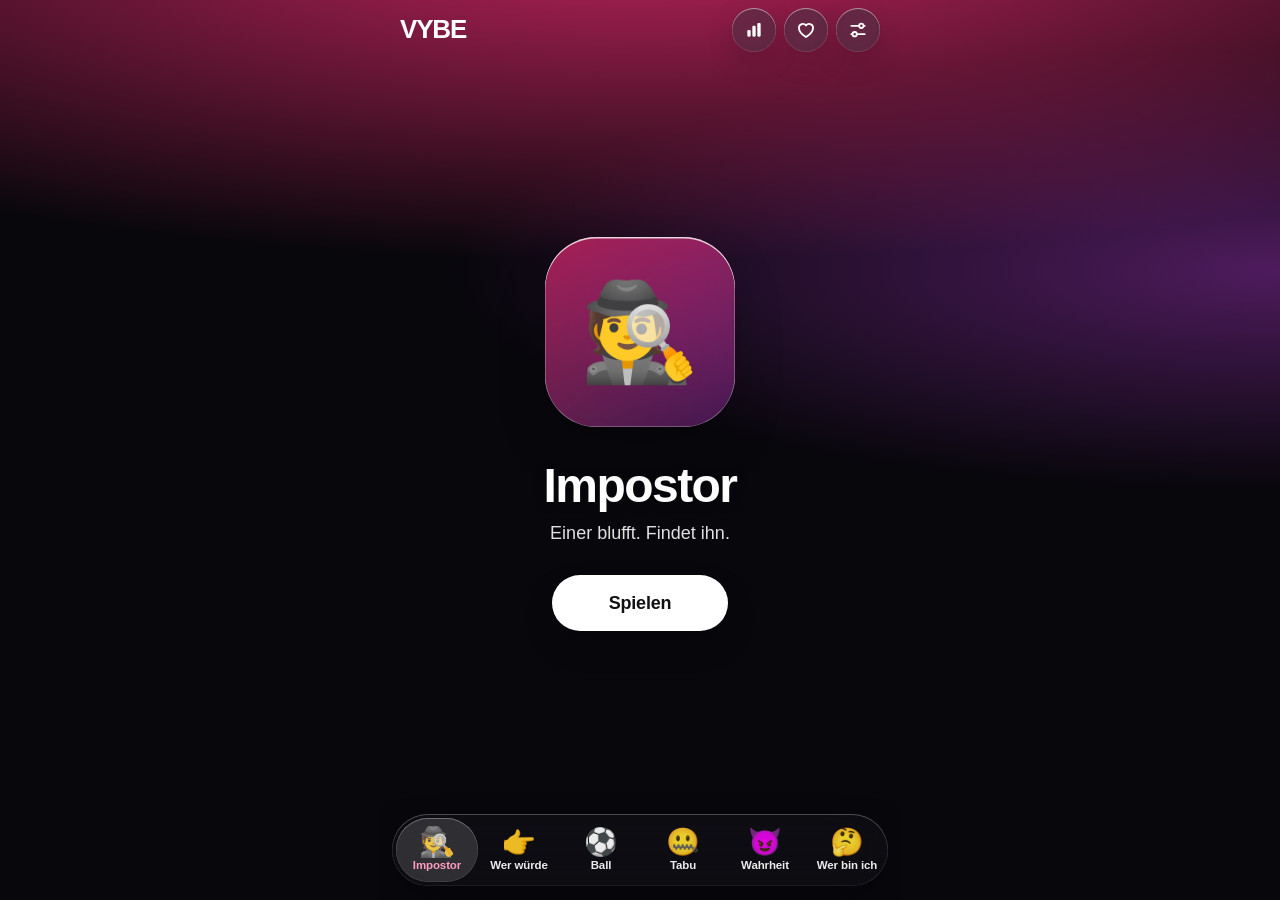
==== commit 1f4e6fd6: "VYBE 10.3: Glasblase, echtes Hell und Dunkel, Schwerkraft-Modus - Blase ragt beim Wischen aus der Le" ====
--- a/index.html
+++ b/index.html
@@ -13,8 +13,9 @@
 }
 </script>
 <meta id="themeColorMeta" name="theme-color" content="#0b0a0e">
-<meta name="color-scheme" content="dark light">
-<title>VYBE 10.2</title>
+<meta name="color-scheme" content="only light">
+<meta name="darkreader-lock">
+<title>VYBE 10.3</title>
 <link rel="stylesheet" href="./design.css">
 
   <meta name="apple-mobile-web-app-title" content="VYBE">
@@ -106,7 +107,7 @@
       </button>
   </div>
   <nav id="gameDock" class="dock" aria-label="Spiele">
-    <div class="dock-track">
+    <div class="dock-clip"><div class="dock-track">
       <button class="dock-item" type="button" data-slide="0" aria-label="Impostor"><span class="dock-emoji">🕵️</span><span class="dock-label">Impostor</span></button>
       <button class="dock-item" type="button" data-slide="1" aria-label="Wer würde"><span class="dock-emoji">👉</span><span class="dock-label">Wer würde</span></button>
       <button class="dock-item" type="button" data-slide="2" aria-label="Ball"><span class="dock-emoji">⚽️</span><span class="dock-label">Ball</span></button>
@@ -116,7 +117,7 @@
       <button class="dock-item" type="button" data-slide="6" aria-label="Wissen"><span class="dock-emoji">🧠</span><span class="dock-label">Wissen</span></button>
       <button class="dock-item" type="button" data-slide="7" aria-label="Teams"><span class="dock-emoji">🎲</span><span class="dock-label">Teams</span></button>
       <button class="dock-item" type="button" data-slide="8" aria-label="Werwolf"><span class="dock-emoji">🐺</span><span class="dock-label">Werwolf</span></button>
-    </div>
+    </div></div>
   </nav>
 </section>
 
@@ -768,7 +769,7 @@
     </div>
 
     <div class="section-label">ÜBER VYBE</div>
-    <div class="panel settings74-panel"><div class="row"><div class="row-icon">ℹ️</div><div class="row-copy"><div class="row-title">Version</div><div class="row-sub">VYBE 10.2</div></div><div class="settings74-version-dot"></div></div></div>
+    <div class="panel settings74-panel"><div class="row"><div class="row-icon">ℹ️</div><div class="row-copy"><div class="row-title">Version</div><div class="row-sub">VYBE 10.3</div></div><div class="settings74-version-dot"></div></div></div>
     <div class="made-by">Made by <span id="denizEasterEggTrigger">Deniz</span></div>
   </div>
 </section>
@@ -776,7 +777,7 @@
 <section id="releaseNotes" class="screen">
   <div class="top"><button class="back" data-open="settings" aria-label="Zurück"></button><div class="page-title">Was ist neu?</div><span style="width:43px"></span></div>
   <div class="settings-scroll settings74-detail-page">
-    <div class="settings74-release-hero"><span>🚀</span><div><div class="settings74-kicker">VERSION 10.2</div><h2>Was sich in VYBE verbessert hat</h2></div></div>
+    <div class="settings74-release-hero"><span>🚀</span><div><div class="settings74-kicker">VERSION 10.3</div><h2>Was sich in VYBE verbessert hat</h2></div></div>
     <div class="settings74-note-card"><strong>✨ Komplett neue App</strong><p>Wische durch die Spiele, wähle im Dock und tauche in die Farbe jedes Spiels ein.</p></div>
     <div class="settings74-note-card"><strong>📚 Mehr Inhalte</strong><p>Neue Fächer, Fragen, Kategorien, Personen, Begriffe und Fußball-Fragetypen aus 7.1.</p></div>
     <div class="settings74-note-card"><strong>🎯 Überarbeitete Spiele</strong><p>Neuer Wahrheit-oder-Pflicht-Ablauf, größerer Tabu-Timer und Abbruchstatistiken aus 7.2.</p></div>
@@ -1881,9 +1882,7 @@
 const roomPrefixes={imp:"imp",would:"would",ball:"ball",knowledge:"knowledge",taboo:"taboo",truth:"truth",who:"who",team:"teamer",ww:"werewolf"};
 function pagerRoom(){
   const pager=document.getElementById("gamePager");
-  if(!pager)return null;
-  const index=Math.round(pager.scrollLeft/Math.max(1,pager.clientWidth));
-  return pager.children[index]?.dataset.room||"imp";
+  return pager?.children[window.vybePagerIndex||0]?.dataset.room||"imp";
 }
 function roomFor(id){
   const key=Object.keys(roomPrefixes).find(prefix=>id.startsWith(prefix));
@@ -1911,6 +1910,7 @@
   document.querySelectorAll(".screen").forEach(screen=>screen.classList.remove("active"));
   const target=document.getElementById(id);
   if(target)target.classList.add("active");
+  if(id==="home")window.vybeDock?.restore();
 }
 function randomInt(max){
   if(max<=0)return 0;
@@ -4654,41 +4654,11 @@
 
 let denizTapCount=0;
 let denizTapResetTimer=null;
-let denizMemeHideTimer=null;
-const denizMemeMessages=[["💀","Bro... warum hast du das gefunden?"],["🌱","Achievement unlocked: Touch Grass"],["🗿","Developer-Mode? Schön wär's."],["🐸","Frosch-Modus aktiviert."],["🧠","IQ +1"],["📈","Seltene Entdeckung (0,3 %)"],["🎲","Du hast zu viel Freizeit."],["🚪","Jetzt geh wieder spielen."],["🫵","Erwischt."],["🥸","Es gibt hier nichts zu sehen..."],["💸","+0 XP erhalten."],["🚨","Cheatcode ungültig... ach nee doch."],["🤨","Was genau hast du hier erwartet?"],["📸","Screenshot oder es ist nie passiert."],["🧍","NPC-Dialog erfolgreich gestartet."],["🪑","Setz dich kurz. Das war peinlich."],["🎯","Fünfmal gedrückt. Starkes Hobby."],["🕵️","Geheimdienst möchte deinen Standort wissen."],["🧃","Belohnung: ein imaginärer Capri-Sun."],["🧱","Du hast die vierte Wand angeklickt."],["🧮","Mathe sagt: Das war unnötig."],["🛰️","Signal empfangen. Inhalt leider nutzlos."],["🐢","Turbo-Modus auf langsam gestellt."],["🧀","Käse erfolgreich kalibriert."],["👁️","Die App hat zurückgeguckt."],["🛒","Dieser Fund ist nicht im Warenkorb."],["🧊","Cool. Also wirklich: eisig."],["🫠","Die Entwickler schmelzen gerade."],["🧌","Ein Troll wurde erfolgreich gefüttert."],["📦","In diesem Paket war nichts drin."],["🛸","Aliens sagen: bisschen cringe."],["🧯","Hier gibt es nichts zu löschen."],["🎮","Bonuslevel ohne Bonus gefunden."],["🦆","Ente geladen. Quak."],["🧻","Notfallrolle freigeschaltet."],["🥔","Kartoffel-Grafik aktiviert."],["🧹","Bitte einmal den Cache fegen."],["🫡","Mission sinnlos erfolgreich."],["👻","Buh. Mehr Budget war nicht drin."],["🤡","Clown-Modus nur kurz verfügbar."],["🦀","Seitwärts denken freigeschaltet."],["📵","Handy weglegen wäre auch eine Option."],["🧬","Deine DNA sagt: neugierig."],["🍞","Toast-Level: kritisch."],["🧿","Du wurdest offiziell bemerkt."],["🔋","Akku -1 %, Erkenntnis +0."],["🛌","Schlaf wäre jetzt auch stark."],["🐌","Speedrun abgebrochen."],["🧑‍💻","Der Praktikant wurde informiert."],["🚧","Baustelle betreten. Nichts passiert."],["🫵","Ja du. Genau du."],["🤖","Roboter-Geräusch nicht im Budget."],["🎺","Tusch! Und jetzt weiter."],["📉","Produktivität erfolgreich gesenkt."],["🧠","Gedanke gefunden. War leer."],["🪦","Hier ruht deine Freizeit."],["🥇","Platz 1 im sinnlosen Tippen."],["🧨","Großer Knall. Unsichtbar."],["🍌","Bananenmodus bleibt geheim."],["🧙","Zauberspruch fehlgeschlagen."],["🧍‍♂️","Bitte warten... auf nichts."],["🧃","Du bekommst exakt gar nichts."],["🪄","Magie aus. Realität wieder an."],["🗑️","Fundstück erfolgreich weggeworfen."],["🥶","Dieser Moment war eiskalt."],["👟","Lauf. Bevor die App Fragen stellt."],["📡","WLAN gefunden. Sinn nicht."],["🥲","Das war jetzt dein Highlight, oder?"],["🧅","Zwiebelmodus: unnötig viele Schichten."],["🧑‍🚀","Houston, wir haben Langeweile."],["🎭","Plot Twist: Es gibt keinen Plot."],["🧷","Kleine Entdeckung. Riesiges Ego."],["🛎️","Service gerufen. Niemand kommt."],["🧠","Gehirn lädt... 2 %."],["🪫","Motivation nicht gefunden."],["🍿","Kurze Werbepause ohne Werbung."],["🧑‍🍳","Chefkoch empfiehlt: App schließen."],["📛","Zutritt erlaubt. Warum auch immer."],["🦖","Dino-Modus seit 65 Mio. Jahren offline."],["🪞","Plot Twist: Du bist das Geheimnis."],["🦧","Primatenmodus erfolgreich erkannt."],["🧠","Update fürs Gehirn nicht verfügbar."],["📱","Du hast offiziell zu genau geguckt."],["🚗","Diese Funktion hat keinen TÜV."],["🛂","Einreise in den Quatschmodus genehmigt."],["🪙","Belohnung: 0,00 Münzen."],["🧺","Wäsche wäre jetzt produktiver."],["🎈","Luftnummer erfolgreich gestartet."],["🧑‍⚖️","Urteil: eindeutig zu neugierig."],["🗺️","Du bist vom eigentlichen Spiel abgekommen."],["🦺","Sicherheitsabstand zur Produktivität einhalten."],["🧋","Bubble-Tea-Gutschein leider unsichtbar."],["🛗","Aufzug fährt nicht bis hierhin."],["📎","Clippy hätte jetzt eine Frage."],["🐀","Rattenmodus kurz aktiviert."],["🪤","Glückwunsch. Du bist in die Falle getippt."]];
-function showDenizMeme(){
- const overlay=document.getElementById("denizEasterEgg");
- const card=document.getElementById("denizMemeCard");
- const emoji=document.getElementById("denizMemeEmoji");
- const text=document.getElementById("denizMemeText");
- if(!overlay||!card||!emoji||!text)return;
- clearTimeout(denizMemeHideTimer);
- const jackpot=Math.random()<.01;
- if(jackpot){
-   emoji.textContent="👑";
-   text.textContent="JACKPOT! 1%-Fund freigeschaltet.";
-   card.classList.add("jackpot");
- }else{
-   const [e,t]=denizMemeMessages[randomInt(denizMemeMessages.length)];
-   emoji.textContent=e;text.textContent=t;card.classList.remove("jackpot");
- }
- document.body.classList.remove("deniz-glitch");
- void document.body.offsetWidth;
- document.body.classList.add("deniz-glitch");
- overlay.classList.add("active");
- overlay.setAttribute("aria-hidden","false");
- triggerHaptic("light");
- denizMemeHideTimer=setTimeout(()=>{
-   overlay.classList.remove("active");
-   overlay.setAttribute("aria-hidden","true");
-   document.body.classList.remove("deniz-glitch");
- },jackpot?3000:2000);
-}
 document.getElementById("denizEasterEggTrigger")?.addEventListener("click",()=>{
  denizTapCount++;
  clearTimeout(denizTapResetTimer);
- if(denizTapCount>=5){denizTapCount=0;showDenizMeme();return}
- denizTapResetTimer=setTimeout(()=>denizTapCount=0,1000);
+ if(denizTapCount>=5){denizTapCount=0;window.vybeGravity?.toggle();return}
+ denizTapResetTimer=setTimeout(()=>denizTapCount=0,1400);
 });
 </script>
 <div id="settingToast" class="setting-toast" aria-live="polite"></div>
@@ -4776,7 +4746,7 @@
   const cards=[...pager.children];
   const lens=document.createElement("span");
   lens.className="dock-lens";
-  track.prepend(lens);
+  dock.prepend(lens);
 
   const reduced=window.matchMedia("(prefers-reduced-motion: reduce)");
   const stiffness=320,damping=29;
@@ -4784,18 +4754,20 @@
   let shift=0,shiftTarget=0,frame=0,last=0;
   let dragging=false,pointerId=null,fingerX=0,current=-1,grabIndex=-1;
 
-  const slotX=index=>items[index].offsetLeft;
+  const slotWidth=82,trackPadding=4;
+  const slotX=index=>trackPadding+index*slotWidth;
   const step=()=>slotX(1)-slotX(0);
   const clampIndex=value=>Math.max(0,Math.min(items.length-1,value));
-  const minShift=()=>Math.min(0,dock.clientWidth-track.scrollWidth);
+  const minShift=()=>Math.min(0,dock.clientWidth-(trackPadding*2+items.length*slotWidth));
   const clampShift=value=>Math.max(minShift(),Math.min(0,value));
-  const centerOn=position=>clampShift(dock.clientWidth/2-position-items[0].offsetWidth/2);
+  const centerOn=position=>clampShift(dock.clientWidth/2-position-slotWidth/2);
   function paint(){
-    lens.style.transform=`translate3d(${x}px,0,0) scale(${scale})`;
+    const stretch=Math.min(Math.abs(velocity)/2400,.2);
+    lens.style.transform=`translate3d(${x+shift}px,0,0) scale(${scale*(1+stretch)},${scale*(1-stretch*.6)})`;
     track.style.transform=`translate3d(${shift}px,0,0)`;
   }
   function fingerTarget(){
-    const raw=fingerX-dock.getBoundingClientRect().left-shift-items[0].offsetWidth/2;
+    const raw=fingerX-dock.getBoundingClientRect().left-shift-slotWidth/2;
     const min=slotX(0),max=slotX(items.length-1);
     if(raw<min)return min-Math.sqrt(min-raw)*2;
     if(raw>max)return max+Math.sqrt(raw-max)*2;
@@ -4804,6 +4776,7 @@
   function select(index){
     if(index===current)return;
     current=index;
+    window.vybePagerIndex=index;
     items.forEach((item,i)=>item.classList.toggle("active",i===index));
     cards.forEach((card,i)=>card.classList.toggle("current",i===index));
     if(document.getElementById("home").classList.contains("active"))setRoom("home");
@@ -4840,6 +4813,7 @@
     if(!frame){last=performance.now();frame=requestAnimationFrame(animate)}
   }
   dock.addEventListener("pointerdown",event=>{
+    if(document.documentElement.classList.contains("gravity"))return;
     pointerId=event.pointerId;
     dock.setPointerCapture(pointerId);
     dragging=true;
@@ -4847,7 +4821,7 @@
     fingerX=event.clientX;
     dock.classList.add("dragging");
     pager.classList.add("free");
-    scaleTarget=1.1;
+    scaleTarget=1.42;
     followFinger();
     triggerHaptic("light");
     run();
@@ -4874,7 +4848,18 @@
   }
   dock.addEventListener("pointerup",release);
   dock.addEventListener("pointercancel",release);
-  dock.addEventListener("click",event=>event.stopPropagation());
+  dock.addEventListener("click",event=>{
+    event.stopPropagation();
+    const item=event.target.closest(".dock-item");
+    if(item&&document.documentElement.classList.contains("gravity"))select(items.indexOf(item));
+  });
+  window.vybeDock={restore(){
+    if(document.documentElement.classList.contains("gravity")||!dock.clientWidth)return;
+    jump(Math.max(0,current));
+    target=x=slotX(Math.max(0,current));
+    shiftTarget=shift=centerOn(target);
+    paint();
+  }};
   pager.addEventListener("scroll",()=>{
     if(dragging)return;
     const progress=pager.scrollLeft/Math.max(1,pager.clientWidth);
@@ -4954,11 +4939,6 @@
 })();
 </script>
 
-<div id="denizEasterEgg" class="deniz-meme-overlay" aria-hidden="true">
-  <div id="denizMemeCard" class="deniz-meme-card">
-    <div id="denizMemeEmoji" class="deniz-meme-emoji">💀</div>
-    <div id="denizMemeText" class="deniz-meme-text">Bro... warum hast du das gefunden?</div>
-  </div>
-</div>
+<script src="./gravity.js"></script>
 </body>
 </html>
--- a/design.css
+++ b/design.css
@@ -1,13 +1,13 @@
 /* ==========================================================
-   VYBE 10.2 – Designsystem
+   VYBE 10.3 – Designsystem
    Idee: leuchtende Farbwelten wie iPhone-Wallpaper, darauf echtes Glas.
    Alle Ansichten liegen in einer Farbwelt und teilen dieselben Glasflächen.
    setzt die Farbwelt --c1 bis --c3.
    ========================================================== */
 
-@property --c1{syntax:"<color>";inherits:true;initial-value:#000}
-@property --c2{syntax:"<color>";inherits:true;initial-value:#000}
-@property --c3{syntax:"<color>";inherits:true;initial-value:#000}
+@property --b1{syntax:"<color>";inherits:true;initial-value:#000}
+@property --b2{syntax:"<color>";inherits:true;initial-value:#000}
+@property --b3{syntax:"<color>";inherits:true;initial-value:#000}
 
 /* ---------- Tokens ---------- */
 :root{
@@ -76,8 +76,7 @@
 }
 
 /* Farbwelten: --b sind die Grundfarben, Dunkel vertieft sie nur */
-html{--c1:color-mix(in srgb,var(--b1) 78%,#000);--c2:color-mix(in srgb,var(--b2) 78%,#000);--c3:color-mix(in srgb,var(--b3) 78%,#000)}
-html.theme-light{--c1:var(--b1);--c2:var(--b2);--c3:var(--b3)}
+html{--c1:var(--b1);--c2:var(--b2);--c3:var(--b3);color-scheme:only light}
 html[data-room="imp"]{--b1:#ff2d78;--b2:#c13ce0;--b3:#5a1fd1}
 html[data-room="would"]{--b1:#ffb300;--b2:#ff6a00;--b3:#e8213f}
 html[data-room="ball"]{--b1:#34d865;--b2:#00b894;--b3:#0070d9}
@@ -102,7 +101,7 @@
   background-repeat:no-repeat;
   -webkit-text-size-adjust:100%;
   overscroll-behavior:none;
-  transition:--c1 .55s var(--ease),--c2 .55s var(--ease),--c3 .55s var(--ease);
+  transition:--b1 .55s var(--ease),--b2 .55s var(--ease),--b3 .55s var(--ease);
 }
 body{
   margin:0;height:100%;overflow:hidden;overscroll-behavior:none;
@@ -740,16 +739,6 @@
 .splash-logo,.splash-sub{display:none}
 .splash-name{font-family:var(--display);font-size:44px;font-weight:900;letter-spacing:-.05em;color:var(--text);animation:fade-up .5s var(--ease) both}
 
-/* Easter Egg */
-.deniz-meme-overlay{position:fixed;inset:0;z-index:9999;display:grid;place-items:center;padding:24px;background:var(--scrim);opacity:0;pointer-events:none;transition:opacity .14s ease}
-.deniz-meme-overlay.active{opacity:1}
-.deniz-meme-card{width:min(82vw,340px);padding:22px 20px;border-radius:var(--r-l);text-align:center;color:#fff;background:#1a1720;transform:scale(.94);opacity:0;transition:transform .16s ease,opacity .16s ease}
-.deniz-meme-overlay.active .deniz-meme-card{transform:scale(1);opacity:1}
-.deniz-meme-card.jackpot{background:linear-gradient(145deg,#6c4b00,#c69215)}
-.deniz-meme-emoji{font-size:38px}
-.deniz-meme-text{margin-top:9px;font-size:18px;font-weight:700;line-height:1.22}
-body.deniz-glitch{animation:glitch .16s linear}
-@keyframes glitch{25%{transform:translateX(-3px)}50%{transform:translateX(3px)}75%{transform:translateX(-2px)}}
 
 /* ---------- Kleine und kurze Displays ---------- */
 @media (max-height:700px){
@@ -859,12 +848,13 @@
 
 /* ---------- Spielleiste: dunkles Glas wie Apple Music ---------- */
 .dock{
-  position:relative;flex:none;height:72px;margin:6px 12px max(6px,var(--safe-b));overflow:hidden;border-radius:36px;
+  position:relative;flex:none;height:72px;margin:6px 12px max(6px,var(--safe-b));border-radius:36px;
   background:rgba(18,18,22,.56);
   box-shadow:inset 0 1px 0 rgba(255,255,255,.2),inset 0 0 0 .5px rgba(255,255,255,.14),0 14px 34px rgba(0,0,0,.26);
   -webkit-backdrop-filter:blur(30px) saturate(190%);backdrop-filter:blur(30px) saturate(190%);
   touch-action:none;user-select:none;-webkit-user-select:none;
 }
+.dock-clip{position:absolute;inset:0;overflow:hidden;border-radius:inherit}
 .dock-track{position:relative;display:flex;gap:0;width:max-content;height:100%;padding:0 4px;will-change:transform}
 .dock-item{
   position:relative;z-index:1;flex:none;width:82px;height:100%;display:flex;flex-direction:column;align-items:center;justify-content:center;gap:1px;
@@ -875,15 +865,15 @@
 .dock-item.active .dock-label{color:color-mix(in srgb,var(--b1) 55%,#fff)}
 .dock-item.active .dock-emoji{transform:scale(1.08)}
 .dock-lens{
-  position:absolute;z-index:0;left:0;top:4px;bottom:4px;width:82px;border-radius:32px;
+  position:absolute;z-index:3;left:0;top:4px;bottom:4px;width:82px;border-radius:32px;pointer-events:none;
   background:rgba(255,255,255,.14);
   box-shadow:inset 0 1px 0 rgba(255,255,255,.26),inset 0 0 0 .5px rgba(255,255,255,.14);
   will-change:transform;transition:background .2s var(--ease),box-shadow .2s var(--ease);
 }
 .dock.dragging .dock-lens{
-  background:linear-gradient(145deg,rgba(255,255,255,.34),rgba(255,255,255,.1));
-  box-shadow:inset 0 1.5px 0 rgba(255,255,255,.75),inset 0 -1px 0 rgba(255,255,255,.24),inset 0 0 0 .5px rgba(255,255,255,.46),0 10px 24px rgba(0,0,0,.28);
-  -webkit-backdrop-filter:blur(2px) saturate(190%) brightness(1.18);backdrop-filter:blur(2px) saturate(190%) brightness(1.18);
+  background:linear-gradient(150deg,rgba(255,255,255,.3),rgba(255,255,255,.06) 55%,rgba(255,255,255,.18));
+  box-shadow:inset 0 1.5px 0 rgba(255,255,255,.85),inset 0 -1.5px 0 rgba(255,255,255,.34),inset 0 0 0 .75px rgba(255,255,255,.55),inset 0 0 18px rgba(255,255,255,.14),0 14px 30px rgba(0,0,0,.34);
+  -webkit-backdrop-filter:blur(1.5px) saturate(200%) brightness(1.2);backdrop-filter:blur(1.5px) saturate(200%) brightness(1.2);
 }
 .dock.dragging .dock-item.active .dock-emoji{transform:scale(1.2)}
 
@@ -943,3 +933,50 @@
   box-shadow:inset 0 1px 0 rgba(255,255,255,.7),inset 0 0 0 .5px rgba(255,255,255,.45),0 14px 30px rgba(0,0,0,.16);
 }
 .favorites-grid .game-art{width:auto;height:auto;font-size:30px;line-height:1;background:none;-webkit-mask:none;mask:none}
+
+
+/* ---------- Dunkel: schwarzer Raum mit Farblicht von oben, wie Apple Music ---------- */
+html:not(.theme-light){
+  --deep:#08070c;--surface:rgba(255,255,255,.1);--fill:rgba(255,255,255,.12);--fill-2:rgba(255,255,255,.2);
+  --glass:rgba(58,58,66,.56);--glass-edge:rgba(255,255,255,.2);--hair:rgba(255,255,255,.15);
+  background-color:#08070c;
+  background-image:
+    radial-gradient(130% 50% at 50% -8%,color-mix(in srgb,var(--b1) 74%,transparent),transparent 74%),
+    radial-gradient(90% 34% at 100% 30%,color-mix(in srgb,var(--b2) 38%,transparent),transparent 72%);
+}
+html:not(.theme-light) :is(.game-pager .game-art,.game-hero .game-icon,.team73-hero-icon,.backface,.backface.imp,.ball-back,.would-back,.who-play-card,.truth-v72-card,.team73-card-front,.team73-card-back){
+  background:linear-gradient(150deg,color-mix(in srgb,var(--b1) 62%,transparent),color-mix(in srgb,var(--b2) 30%,transparent));
+}
+html:not(.theme-light) .switch{background:rgba(120,120,128,.36)}
+.switch:not(:checked){background:rgba(255,255,255,.28)}
+.switch:checked{background:#34c759}
+.switch::before{background:#fff}
+
+/* ---------- Schwerkraft-Modus ---------- */
+html.gravity,html.gravity *{touch-action:none;animation:none!important}
+html.gravity :is(.screen,.content,.settings-scroll,.stats-scroll,.team73-setup-scroll,.team73-result-scroll,.panel,.game-pager,.dock,.dock-clip,.dock-track,.game-card,.game-stage,.pass,.pass-screen,.result-center,.quiz-result-wrap,.ww-phase-content,.ww-select-content,.ww-reveal-content,.truth-v72-play,.player-page,.team73-draw-shell){
+  overflow:visible!important;-webkit-mask:none;mask:none;background:none;box-shadow:none;
+  -webkit-backdrop-filter:none;backdrop-filter:none;
+}
+html.gravity .game-card:not(.current){display:none}
+html.gravity .dock-lens{display:none}
+html.gravity .dock-track{transform:none!important;flex-wrap:wrap}
+html.gravity .dock-item{pointer-events:auto;height:66px;border-radius:22px;background:rgba(18,18,22,.56)}
+html.gravity .row,html.gravity .section-label,html.gravity .made-by,html.gravity .page-title,html.gravity .wordmark{
+  flex:none;border-radius:18px;background:rgba(255,255,255,.16);padding-left:12px;padding-right:12px;
+}
+html.gravity .row+.row::before{display:none}
+.gravity-hidden{visibility:hidden}
+/* Im Glas: kompakte Teile statt breiter Zeilen */
+html.gravity .panel{display:block}
+html.gravity .row{width:max-content;max-width:190px;min-height:44px;padding:6px 12px;gap:8px}
+html.gravity .row-sub,html.gravity .row-value,html.gravity .row-icon,html.gravity .chev{display:none}
+html.gravity .row-title{font-size:14px;font-weight:600;white-space:nowrap;overflow:hidden;text-overflow:ellipsis}
+html.gravity .settings-page::before{display:none}
+html.gravity #settings .page-title{opacity:1}
+html.gravity .section-label,html.gravity .made-by{width:max-content;padding:8px 12px;margin:4px;color:#fff;font-size:13px}
+html.gravity .appearance-row{flex-wrap:nowrap}
+html.gravity .segmented{display:contents}
+html.gravity .segmented::before{display:none}
+html.gravity .segmented button{background:rgba(255,255,255,.2);padding:0 12px;color:#fff}
+html.gravity .panel:has(.appearance-row) .appearance-row{max-width:none}
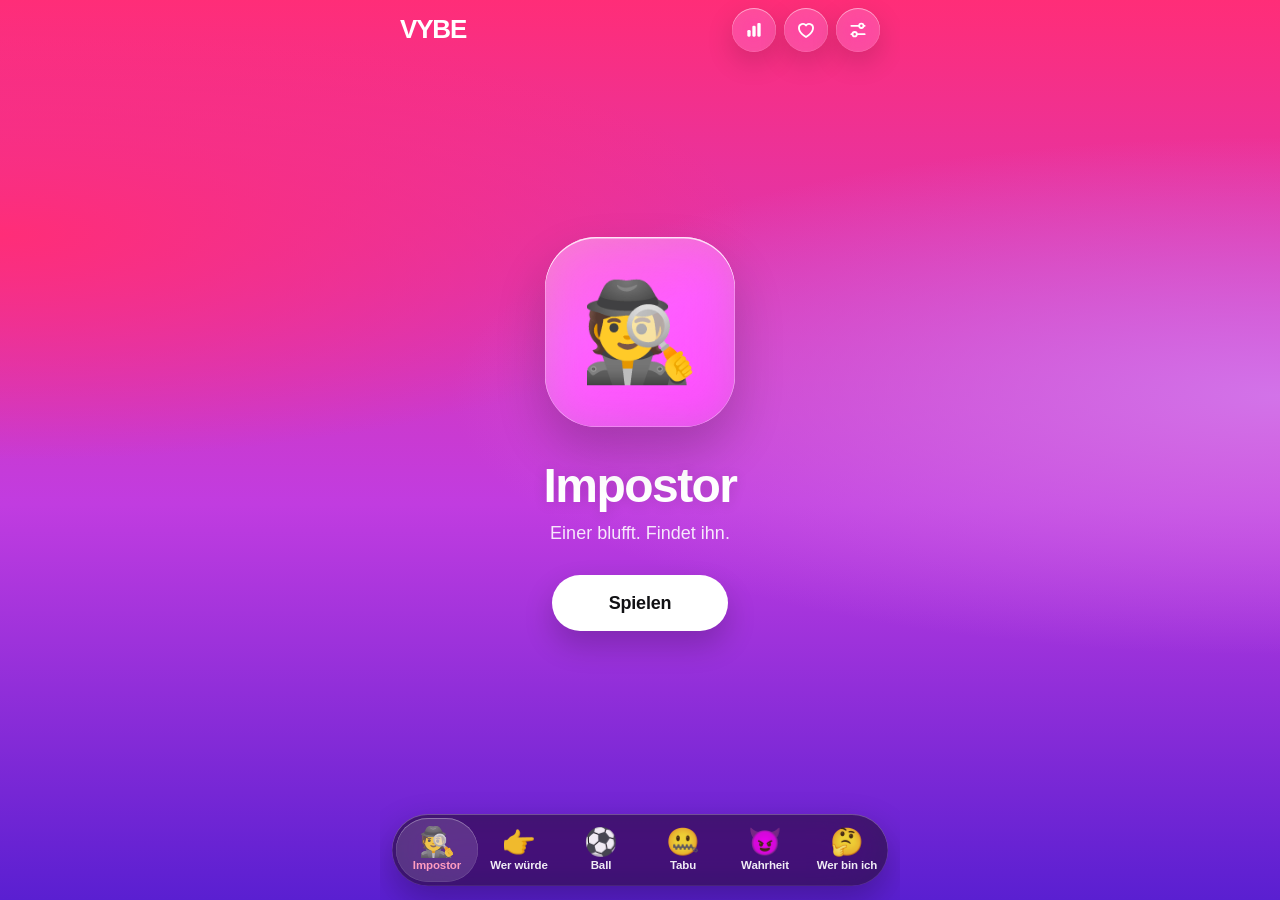
==== commit 040b735c: "VYBE 2.1: Nur noch Hell, aufgeräumte Einstellungen, Easter Egg bouncet - Dunkelmodus und unnötige Ei" ====
--- a/index.html
+++ b/index.html
@@ -15,7 +15,7 @@
 <meta id="themeColorMeta" name="theme-color" content="#0b0a0e">
 <meta name="color-scheme" content="only light">
 <meta name="darkreader-lock">
-<title>VYBE 10.3</title>
+<title>VYBE 2.1</title>
 <link rel="stylesheet" href="./design.css">
 
   <meta name="apple-mobile-web-app-title" content="VYBE">
@@ -670,9 +670,9 @@
   </div>
   <div class="content pass-screen">
     <div class="pass-emoji">📱</div>
-    <h2>Handy weitergeben</h2>
-    <p>Gib das Handy an</p>
+    <h2>Jetzt rät</h2>
     <div id="whoPassName" class="pass-name"></div>
+    <div class="who-instruction">Nicht aufs Display schauen! Halte das Handy an die Stirn. Die anderen sehen die Karte und geben dir Hinweise.</div>
     <button id="whoReveal" class="primary full-primary">Bereit – Karte zeigen</button>
   </div>
 </section>
@@ -688,7 +688,7 @@
     <div class="play-card who-play-card">
       <div id="whoCategoryBadge" class="card-meta-badge"></div>
       <div id="whoCharacter" class="who-character"></div>
-      <div class="who-hint">Die anderen geben Hinweise.</div>
+      <div class="who-hint">Handy an die Stirn. Die anderen geben Hinweise.</div>
     </div>
     <div class="game-action-grid">
       <button id="whoSkip" class="secondary game-secondary-action">Überspringen</button>
@@ -737,14 +737,6 @@
   <div class="settings-scroll settings-page settings74-page">
     <div class="settings74-hero"><div class="settings74-logo">⚙️</div><div><div class="settings74-kicker">VYBE ANPASSEN</div><h2>Deine App, deine Regeln</h2><p>Darstellung, Gameplay und lokale Daten an einem Ort.</p></div></div>
 
-    <div class="section-label">DARSTELLUNG</div>
-    <div class="panel settings74-panel">
-      <div class="row appearance-row"><div class="row-icon">🌙</div><div class="row-copy"><div class="row-title">Erscheinungsbild</div></div><div id="appearanceControl" class="segmented" role="radiogroup" aria-label="Erscheinungsbild"><button type="button" role="radio" data-appearance="dark">Dunkel</button><button type="button" role="radio" data-appearance="light">Hell</button><button type="button" role="radio" data-appearance="system">System</button></div></div>
-      <div class="row"><div class="row-icon">✨</div><div class="row-copy"><div class="row-title">Animationen</div><div class="row-sub">Übergänge und Kartenbewegungen aktivieren</div></div><input id="settingAnimations" class="switch" type="checkbox" checked></div>
-      <div class="row"><div class="row-icon">🔠</div><div class="row-copy"><div class="row-title">Größere Schrift</div><div class="row-sub">Texte und Bedienelemente besser lesbar machen</div></div><input id="settingLargeText" class="switch" type="checkbox"></div>
-      <div class="row"><div class="row-icon">◐</div><div class="row-copy"><div class="row-title">Hoher Kontrast</div><div class="row-sub">Konturen und wichtige Texte stärker hervorheben</div></div><input id="settingHighContrast" class="switch" type="checkbox"></div>
-    </div>
-
     <div class="section-label">GAMEPLAY</div>
     <div class="panel settings74-panel">
       <div class="row"><div class="row-icon">🔀</div><div class="row-copy"><div class="row-title">Inhalte automatisch mischen</div><div class="row-sub">Neue Reihenfolge bei jeder Runde</div></div><input id="settingAutoShuffle" class="switch" type="checkbox" checked></div>
@@ -769,7 +761,7 @@
     </div>
 
     <div class="section-label">ÜBER VYBE</div>
-    <div class="panel settings74-panel"><div class="row"><div class="row-icon">ℹ️</div><div class="row-copy"><div class="row-title">Version</div><div class="row-sub">VYBE 10.3</div></div><div class="settings74-version-dot"></div></div></div>
+    <div class="panel settings74-panel"><div class="row"><div class="row-icon">ℹ️</div><div class="row-copy"><div class="row-title">Version</div></div><div class="row-value">2.1</div></div></div>
     <div class="made-by">Made by <span id="denizEasterEggTrigger">Deniz</span></div>
   </div>
 </section>
@@ -777,12 +769,13 @@
 <section id="releaseNotes" class="screen">
   <div class="top"><button class="back" data-open="settings" aria-label="Zurück"></button><div class="page-title">Was ist neu?</div><span style="width:43px"></span></div>
   <div class="settings-scroll settings74-detail-page">
-    <div class="settings74-release-hero"><span>🚀</span><div><div class="settings74-kicker">VERSION 10.3</div><h2>Was sich in VYBE verbessert hat</h2></div></div>
+    <div class="settings74-release-hero"><span>🚀</span><div><div class="settings74-kicker">VERSION 2.1</div><h2>Was sich in VYBE verbessert hat</h2></div></div>
+    <div class="settings74-note-card"><strong>✅ Inhalte geprüft</strong><p>Fragen korrigiert, Dubletten entfernt und aktuelle Weltmeister, Meister und Titel ergänzt.</p></div>
     <div class="settings74-note-card"><strong>✨ Komplett neue App</strong><p>Wische durch die Spiele, wähle im Dock und tauche in die Farbe jedes Spiels ein.</p></div>
-    <div class="settings74-note-card"><strong>📚 Mehr Inhalte</strong><p>Neue Fächer, Fragen, Kategorien, Personen, Begriffe und Fußball-Fragetypen aus 7.1.</p></div>
-    <div class="settings74-note-card"><strong>🎯 Überarbeitete Spiele</strong><p>Neuer Wahrheit-oder-Pflicht-Ablauf, größerer Tabu-Timer und Abbruchstatistiken aus 7.2.</p></div>
-    <div class="settings74-note-card"><strong>🎟️ Neuer Team-Ausloser</strong><p>Kontrollierte Loskarten statt des alten Glücksrads – Karte für Karte aus Version 7.3.</p></div>
-    <div class="settings74-note-card"><strong>⚙️ Neue Einstellungen</strong><p>Lesbarkeit, Kontrast, Inhaltsfilter, Wake Lock, Timer-Töne und Datenverwaltung.</p></div>
+    <div class="settings74-note-card"><strong>📚 Mehr Inhalte</strong><p>Neue Fächer, Fragen, Kategorien, Personen, Begriffe und Fußball-Fragetypen.</p></div>
+    <div class="settings74-note-card"><strong>🎯 Überarbeitete Spiele</strong><p>Neuer Wahrheit-oder-Pflicht-Ablauf, größerer Tabu-Timer und Abbruchstatistiken.</p></div>
+    <div class="settings74-note-card"><strong>🎟️ Neuer Team-Ausloser</strong><p>Kontrollierte Loskarten statt des alten Glücksrads – Karte für Karte.</p></div>
+    <div class="settings74-note-card"><strong>⚙️ Aufgeräumte Einstellungen</strong><p>Nur noch das Wichtige: Inhaltsfilter, Bildschirm wach halten, Timer-Töne und Datenverwaltung.</p></div>
   </div>
 </section>
 
@@ -1182,13 +1175,13 @@
 </div>
 
 <script>
-const impCategories={"easy":{"name":"Einfache Wörter","emoji":"📚","desc":"Alltägliche Begriffe, die wirklich jeder kennt.","items":[["Pizza","Lieferabend"],["Bahnhof","Verspätung"],["Kaffee","Früher Morgen"],["Supermarkt","Schlange"],["Kino","Dunkelheit"],["Rucksack","Tagesausflug"],["Regenschirm","Vergessen"],["Schlüssel","Verlieren"],["Hotel","Zimmernummer"],["Popcorn","Vorstellung"]],"words":[["Chaos","Durcheinander"],["Geheimnis","Nicht verraten"],["Überraschung","Unerwartet"],["Mutprobe","Zögern"],["Ausrede","Zu spät"],["Gruppenchat","Viele Nachrichten"],["Wochenende","Ausschlafen"],["Foto","Schlechter Winkel"],["Playlist","Lieblingssong"],["Sprachnachricht","Zu lang"]]},"food":{"name":"Essen & Getränke","emoji":"🍕","desc":"Gerichte, Snacks und Drinks aus aller Welt.","items":[["Sushi","Präzision"],["Döner","Später Abend"],["Tacos","Dienstag"],["Pasta","Familienessen"],["Pommes","Beilage"],["Bubble Tea","Perlen"],["Pancakes","Wochenende"],["Energy Drink","Lange Nacht"],["Smoothie","Gesundheitsphase"],["Schokolade","Trost"]],"words":[["Chaos","Durcheinander"],["Geheimnis","Nicht verraten"],["Überraschung","Unerwartet"],["Mutprobe","Zögern"],["Ausrede","Zu spät"],["Gruppenchat","Viele Nachrichten"],["Wochenende","Ausschlafen"],["Foto","Schlechter Winkel"],["Playlist","Lieblingssong"],["Sprachnachricht","Zu lang"]]},"movies":{"name":"Filme & Serien","emoji":"🎬","desc":"Bekannte Produktionen, Figuren und Streaming-Hits.","items":[["Spider-Man","Große Verantwortung"],["Harry Potter","Internat"],["Titanic","Juwel"],["Shrek","Märchen-Parodie"],["Wednesday","Schwarzer Humor"],["Avatar","Blaue Welt"],["Barbie","Plastikwelt"],["Stranger Things","Achtziger"],["Star Wars","Galaxis"],["Squid Game","Hoher Einsatz"]],"words":[["Chaos","Durcheinander"],["Geheimnis","Nicht verraten"],["Überraschung","Unerwartet"],["Mutprobe","Zögern"],["Ausrede","Zu spät"],["Gruppenchat","Viele Nachrichten"],["Wochenende","Ausschlafen"],["Foto","Schlechter Winkel"],["Playlist","Lieblingssong"],["Sprachnachricht","Zu lang"]]},"music":{"name":"Musik","emoji":"🎧","desc":"Songs, Künstler, Konzerte und alles rund ums Hören.","items":[["Konzert","Live-Moment"],["Playlist","Stimmung"],["DJ","Übergang"],["Karaoke","Mutprobe"],["Gitarre","Saiten"],["Refrain","Wiederholung"],["Festival","Armband"],["Mikrofon","Aufmerksamkeit"],["Schlagzeug","Takt"],["Autotune","Nachbearbeitung"]],"words":[["Chaos","Durcheinander"],["Geheimnis","Nicht verraten"],["Überraschung","Unerwartet"],["Mutprobe","Zögern"],["Ausrede","Zu spät"],["Gruppenchat","Viele Nachrichten"],["Wochenende","Ausschlafen"],["Foto","Schlechter Winkel"],["Playlist","Lieblingssong"],["Sprachnachricht","Zu lang"]]},"social":{"name":"Internet & Social Media","emoji":"📱","desc":"Apps, Trends, Memes und Online-Kultur.","items":[["TikTok","Endlos scrollen"],["Meme","Insider"],["Influencer","Kooperation"],["Podcast","Nebenbei"],["Story","Verschwindet"],["Selfie","Mehrere Versuche"],["Hashtag","Trend"],["Livestream","Echtzeit"],["Emoji","Missverständnis"],["Sprachnachricht","Doppelte Geschwindigkeit"]],"words":[["Chaos","Durcheinander"],["Geheimnis","Nicht verraten"],["Überraschung","Unerwartet"],["Mutprobe","Zögern"],["Ausrede","Zu spät"],["Gruppenchat","Viele Nachrichten"],["Wochenende","Ausschlafen"],["Foto","Schlechter Winkel"],["Playlist","Lieblingssong"],["Sprachnachricht","Zu lang"]]},"gaming":{"name":"Gaming","emoji":"🎮","desc":"Games, Konsolen und typische Gaming-Momente.","items":[["Fortnite","Battle Bus"],["Minecraft","Blöcke"],["Mario Kart","Freundschaftstest"],["FIFA","Controller-Wurf"],["Clash Royale","Arena"],["Among Us","Verdächtig"],["PlayStation","Exklusivtitel"],["Nintendo Switch","Unterwegs"],["Headset","Teamchat"],["Speedrun","Rekordjagd"]],"words":[["Chaos","Durcheinander"],["Geheimnis","Nicht verraten"],["Überraschung","Unerwartet"],["Mutprobe","Zögern"],["Ausrede","Zu spät"],["Gruppenchat","Viele Nachrichten"],["Wochenende","Ausschlafen"],["Foto","Schlechter Winkel"],["Playlist","Lieblingssong"],["Sprachnachricht","Zu lang"]]},"animals":{"name":"Tiere & Natur","emoji":"🐾","desc":"Von Haustieren bis Wildnis und Ozean.","items":[["Elefant","Gedächtnis"],["Pinguin","Frack"],["Delfin","Intelligent"],["Tiger","Einzelgänger"],["Faultier","Baumkrone"],["Känguru","Australien"],["Flamingo","Balance"],["Hai","Urzeit"],["Panda","China"],["Giraffe","Überblick"]],"words":[["Chaos","Durcheinander"],["Geheimnis","Nicht verraten"],["Überraschung","Unerwartet"],["Mutprobe","Zögern"],["Ausrede","Zu spät"],["Gruppenchat","Viele Nachrichten"],["Wochenende","Ausschlafen"],["Foto","Schlechter Winkel"],["Playlist","Lieblingssong"],["Sprachnachricht","Zu lang"]]},"travel":{"name":"Reisen & Orte","emoji":"✈️","desc":"Urlaub, Städte und bekannte Plätze.","items":[["Flughafen","Wartezeit"],["Strand","Urlaub"],["Festival","Armband"],["Freizeitpark","Adrenalin"],["Camping","Improvisieren"],["Roadtrip","Playlist"],["Reisepass","Grenze"],["Bordkarte","Gate"],["Souvenir","Erinnerung"],["Pool","Hotelmorgen"]],"words":[["Chaos","Durcheinander"],["Geheimnis","Nicht verraten"],["Überraschung","Unerwartet"],["Mutprobe","Zögern"],["Ausrede","Zu spät"],["Gruppenchat","Viele Nachrichten"],["Wochenende","Ausschlafen"],["Foto","Schlechter Winkel"],["Playlist","Lieblingssong"],["Sprachnachricht","Zu lang"]]},"sport":{"name":"Sport & Freizeit","emoji":"⚽️","desc":"Sportarten, Hobbys und aktive Freizeit.","items":[["Fußball","Neunzig Minuten"],["Tennis","Leise Zuschauer"],["Basketball","US-Kultur"],["Schwimmen","Bahnen zählen"],["Skateboard","Stadtpark"],["Volleyball","Sommerurlaub"],["Boxen","Gewichtsklasse"],["Yoga","Atem"],["Formel 1","Sonntag"],["Ski","Hüttenpause"]],"words":[["Chaos","Durcheinander"],["Geheimnis","Nicht verraten"],["Überraschung","Unerwartet"],["Mutprobe","Zögern"],["Ausrede","Zu spät"],["Gruppenchat","Viele Nachrichten"],["Wochenende","Ausschlafen"],["Foto","Schlechter Winkel"],["Playlist","Lieblingssong"],["Sprachnachricht","Zu lang"]]},"jobs":{"name":"Berufe","emoji":"💼","desc":"Jobs, Arbeitsplätze und typische Aufgaben.","items":[["Arzt","Wartezimmer"],["Lehrer","Pausengong"],["Pilot","Durchsage"],["Polizist","Kontrolle"],["Koch","Stressphase"],["Fotograf","Perspektive"],["Friseur","Smalltalk"],["Anwalt","Einspruch"],["Feuerwehr","Alarm"],["Influencer","Werbepartner"]],"words":[["Chaos","Durcheinander"],["Geheimnis","Nicht verraten"],["Überraschung","Unerwartet"],["Mutprobe","Zögern"],["Ausrede","Zu spät"],["Gruppenchat","Viele Nachrichten"],["Wochenende","Ausschlafen"],["Foto","Schlechter Winkel"],["Playlist","Lieblingssong"],["Sprachnachricht","Zu lang"]]},"brands":{"name":"Marken","emoji":"™️","desc":"Bekannte Firmen, Produkte und Logos.","items":[["Apple","Ökosystem"],["Nike","Swoosh"],["McDonald's","Goldene Bögen"],["Netflix","Intro"],["Coca-Cola","Weihnachtswerbung"],["Adidas","Drei Streifen"],["IKEA","Aufbauanleitung"],["Amazon","Paket"],["Red Bull","Extremsport"],["Spotify","Jahresrückblick"]],"words":[["Chaos","Durcheinander"],["Geheimnis","Nicht verraten"],["Überraschung","Unerwartet"],["Mutprobe","Zögern"],["Ausrede","Zu spät"],["Gruppenchat","Viele Nachrichten"],["Wochenende","Ausschlafen"],["Foto","Schlechter Winkel"],["Playlist","Lieblingssong"],["Sprachnachricht","Zu lang"]]},"school":{"name":"Schule & Wissen","emoji":"🎓","desc":"Unterricht, Lernen und Allgemeinwissen.","items":[["Mathematik","Formelsammlung"],["Geschichte","Vergangenheit"],["Biologie","Mikroskop"],["Hausaufgaben","Aufschieben"],["Zeugnis","Nervosität"],["Tafel","Kreide"],["Referat","Lampenfieber"],["Pause","Schulhof"],["Prüfung","Zeitdruck"],["Stundenplan","Montag"]],"words":[["Chaos","Durcheinander"],["Geheimnis","Nicht verraten"],["Überraschung","Unerwartet"],["Mutprobe","Zögern"],["Ausrede","Zu spät"],["Gruppenchat","Viele Nachrichten"],["Wochenende","Ausschlafen"],["Foto","Schlechter Winkel"],["Playlist","Lieblingssong"],["Sprachnachricht","Zu lang"]]},"party":{"name":"Party & Feiern","emoji":"🥳","desc":"Geburtstage, Nächte und gemeinsame Feiern.","items":[["Geburtstag","Kerzen"],["Silvester","Countdown"],["Club","Türsteher"],["Hausparty","Nachbarn"],["Kater","Nächster Morgen"],["Tanzfläche","Mut"],["Konfetti","Aufräumen"],["Cocktail","Strohhalm"],["Fotobox","Requisiten"],["Mitternacht","Uhrzeit"]],"words":[["Chaos","Durcheinander"],["Geheimnis","Nicht verraten"],["Überraschung","Unerwartet"],["Mutprobe","Zögern"],["Ausrede","Zu spät"],["Gruppenchat","Viele Nachrichten"],["Wochenende","Ausschlafen"],["Foto","Schlechter Winkel"],["Playlist","Lieblingssong"],["Sprachnachricht","Zu lang"]]},"random":{"name":"Komplett Random","emoji":"🌀","desc":"Unvorhersehbar, kreativ und etwas verrückt.","items":[["Zeitmaschine","Paradox"],["Glitzer","Bleibt überall"],["Vulkan","Druck"],["Alien","Unbekannt"],["Geist","Mitternacht"],["Luftballon","Geburtstag"],["Schatzkarte","Abenteuer"],["Superkraft","Geheimidentität"],["Roboter","Zukunft"],["Geheimnis","Vertrauen"]],"words":[["Chaos","Durcheinander"],["Geheimnis","Nicht verraten"],["Überraschung","Unerwartet"],["Mutprobe","Zögern"],["Ausrede","Zu spät"],["Gruppenchat","Viele Nachrichten"],["Wochenende","Ausschlafen"],["Foto","Schlechter Winkel"],["Playlist","Lieblingssong"],["Sprachnachricht","Zu lang"]]},"spicy":{"name":"Spicy","emoji":"🌶️","words":[["Erstes Date","Zu spät kommen"],["Kuss","Schmetterlinge"],["Flirt","Blickkontakt"],["Kompliment","Rot werden"],["Crush","Aus Versehen lächeln"],["Dating-App","Nach rechts wischen"],["Liebesbrief","Handschrift"],["Romantisches Dinner","Kerzenlicht"],["Eifersucht","Story anschauen"],["Anmachspruch","Fremdscham"],["Slow Dance","Zu nah stehen"],["Urlaubsflirt","Sonnenuntergang"]]},"adult":{"name":"Ü18","emoji":"🔞","words":[["One-Night-Stand","Am nächsten Morgen"],["Friends with Benefits","Kompliziert"],["Nacktbaden","Mutprobe"],["Strip-Poker","Schlechte Karten"],["Katerfrühstück","Erinnerungslücken"],["Ex zurückschreiben","Schwache Minute"],["Dating nach Mitternacht","Sprachnachricht"],["Heimlicher Kuss","Niemand darf es wissen"],["Tinder-Date","Profilbild"],["Hotelzimmer","Zimmerkarte"],["Peinliche Liebesnacht","Nie wieder erwähnen"],["Verbotener Crush","Ganz schlechte Idee"]]}};
-
-const wouldCategories={"normal":{"name":"Normal","emoji":"😊","desc":"Locker, alltagstauglich und für jede Runde.","questions":["Wer würde am ehesten in drei Tagen eine komplette Serie durchsuchten?","Wer würde am ehesten einen Flug verpassen?","Wer würde am ehesten eine Woche ohne Handy schaffen?","Wer würde am ehesten spontan eine Reise buchen?","Wer würde am ehesten beim Filmschauen einschlafen?","Wer würde am ehesten einen Geburtstag vergessen?","Wer würde am ehesten zu spät zur eigenen Hochzeit kommen?","Wer würde am ehesten aus Versehen die falsche Person anrufen?","Wer würde eher spontan einen Roadtrip starten?","Wer würde eher das Handy irgendwo liegen lassen?"]},"funny":{"name":"Lustig","emoji":"🤣","desc":"Peinlich, albern und perfekt für Freunde.","questions":["Wer würde am ehesten aus Versehen viral gehen?","Wer würde am ehesten nachts noch Essen bestellen?","Wer würde am ehesten in einer Realityshow mitmachen?","Wer würde am ehesten einen peinlichen Spitznamen bekommen?","Wer würde am ehesten mit einem Tier diskutieren?","Wer würde am ehesten im Supermarkt anfangen zu tanzen?","Wer würde am ehesten einen ganzen Tag im Schlafanzug verbringen?","Wer würde am ehesten eine Nachricht an die falsche Person schicken?","Wer würde eher spontan einen Roadtrip starten?","Wer würde eher das Handy irgendwo liegen lassen?"]},"friendship":{"name":"Freundschaft","emoji":"🫶","desc":"Fragen über eure Gruppe und eure Freundschaften.","questions":["Wer würde am ehesten mitten in der Nacht für einen Freund losfahren?","Wer würde am ehesten ein Geheimnis am längsten für sich behalten?","Wer würde am ehesten einen Streit zuerst beenden?","Wer würde am ehesten eine Überraschungsparty organisieren?","Wer würde am ehesten für die Gruppe die Verantwortung übernehmen?","Wer würde am ehesten nach Jahren noch Kontakt halten?","Wer würde am ehesten eine gemeinsame Reise planen?","Wer würde am ehesten die Gruppe vor Ärger retten?","Wer würde eher spontan einen Roadtrip starten?","Wer würde eher das Handy irgendwo liegen lassen?"]},"party":{"name":"Party","emoji":"🥳","desc":"Nachtleben, Feiern und der Morgen danach.","questions":["Wer würde am ehesten als Letztes die Party verlassen?","Wer würde am ehesten auf dem Tisch tanzen?","Wer würde am ehesten den Türsteher vollquatschen?","Wer würde am ehesten sein Handy auf einer Party verlieren?","Wer würde am ehesten am nächsten Morgen nichts mehr wissen?","Wer würde am ehesten spontan eine Hausparty starten?","Wer würde am ehesten den besten Party-Song auswählen?","Wer würde am ehesten schon vor Mitternacht einschlafen?","Wer würde eher spontan einen Roadtrip starten?","Wer würde eher das Handy irgendwo liegen lassen?"]},"social":{"name":"Social Media","emoji":"📱","desc":"Posts, Trends und das Leben im Internet.","questions":["Wer würde am ehesten täglich zehn Storys posten?","Wer würde am ehesten einen peinlichen Beitrag nicht löschen?","Wer würde am ehesten heimlich die Profile von Ex-Partnern ansehen?","Wer würde am ehesten Influencer werden?","Wer würde am ehesten einen privaten Chat versehentlich posten?","Wer würde am ehesten wegen eines Memes viral gehen?","Wer würde am ehesten Kommentare mit Fremden diskutieren?","Wer würde am ehesten sein Handy nie auf lautlos stellen?","Wer würde eher spontan einen Roadtrip starten?","Wer würde eher das Handy irgendwo liegen lassen?"]},"school":{"name":"Schule & Arbeit","emoji":"🎓","desc":"Unterricht, Büro und typische Ausreden.","questions":["Wer würde am ehesten bei einer Prüfung abschreiben?","Wer würde am ehesten eine Aufgabe fünf Minuten vor Abgabe beginnen?","Wer würde am ehesten im Meeting einschlafen?","Wer würde am ehesten seinen Chef aus Versehen duzen?","Wer würde am ehesten eine Präsentation komplett improvisieren?","Wer würde am ehesten den besten Notendurchschnitt haben?","Wer würde am ehesten einen wichtigen Termin vergessen?","Wer würde am ehesten seine Arbeit an jemand anderen abgeben?","Wer würde eher spontan einen Roadtrip starten?","Wer würde eher das Handy irgendwo liegen lassen?"]},"gaming":{"name":"Gaming","emoji":"🎮","desc":"Controller, Ragequits und digitale Welten.","questions":["Wer würde am ehesten die ganze Nacht durchzocken?","Wer würde am ehesten bei einem Spiel ragequitten?","Wer würde am ehesten Geld für Skins ausgeben?","Wer würde am ehesten einen Weltrekord versuchen?","Wer würde am ehesten im Voicechat zu laut werden?","Wer würde am ehesten ein Spiel zu ernst nehmen?","Wer würde am ehesten einen neuen Gaming-PC kaufen?","Wer würde am ehesten sein Team für eine Niederlage verantwortlich machen?","Wer würde eher spontan einen Roadtrip starten?","Wer würde eher das Handy irgendwo liegen lassen?"]},"travel":{"name":"Reisen","emoji":"✈️","desc":"Urlaub, Abenteuer und chaotische Trips.","questions":["Wer würde am ehesten am Flughafen den Reisepass vergessen?","Wer würde am ehesten ohne Plan in ein anderes Land fliegen?","Wer würde am ehesten im Urlaub verloren gehen?","Wer würde am ehesten den ganzen Koffer zu voll packen?","Wer würde am ehesten im Ausland auswandern?","Wer würde am ehesten einen Roadtrip organisieren?","Wer würde am ehesten nur für das Essen verreisen?","Wer würde am ehesten im Urlaub früh aufstehen?","Wer würde eher spontan einen Roadtrip starten?","Wer würde eher das Handy irgendwo liegen lassen?"]},"relationship":{"name":"Liebe & Dating","emoji":"❤️","desc":"Crushes, Beziehungen und romantisches Chaos.","questions":["Wer würde am ehesten sich zuerst verlieben?","Wer würde am ehesten einen Jahrestag vergessen?","Wer würde am ehesten einen Heiratsantrag machen?","Wer würde am ehesten eine Fernbeziehung führen?","Wer würde am ehesten seinem Crush zuerst schreiben?","Wer würde am ehesten nach einem Date sofort alles erzählen?","Wer würde am ehesten aus Eifersucht reagieren?","Wer würde am ehesten eine Dating-App löschen, weil es ernst wird?","Wer würde eher spontan einen Roadtrip starten?","Wer würde eher das Handy irgendwo liegen lassen?"]},"hot":{"name":"Hot Takes","emoji":"🌶️","desc":"Direkter, ehrlicher und etwas unangenehmer.","questions":["Wer würde am ehesten für Geld eine Freundschaft beenden?","Wer würde am ehesten heimlich das Handy des Partners kontrollieren?","Wer würde am ehesten eine unpopuläre Meinung laut verteidigen?","Wer würde am ehesten einen Streit niemals zugeben verloren zu haben?","Wer würde am ehesten jemanden nur wegen seines Aussehens daten?","Wer würde am ehesten ein Geheimnis weitererzählen?","Wer würde am ehesten eine Freundschaft ghosten?","Wer würde am ehesten für Aufmerksamkeit übertreiben?","Wer würde eher spontan einen Roadtrip starten?","Wer würde eher das Handy irgendwo liegen lassen?"]},"spicy":{"name":"Spicy","emoji":"🌶️","questions":["Wer würde eher einen Crush in dieser Runde haben?","Wer würde eher beim Flirten zuerst nervös werden?","Wer würde eher jemanden heimlich küssen?","Wer würde eher sich in eine schlechte Idee verlieben?","Wer würde eher einem Ex nachts schreiben?","Wer würde eher bei einem Date die Initiative übernehmen?","Wer würde eher einen Urlaubsflirt anfangen?","Wer würde eher bei einem Kompliment sofort rot werden?","Wer würde eher aus Eifersucht eine Story mehrmals anschauen?","Wer würde eher einen peinlichen Anmachspruch ausprobieren?"]},"adult":{"name":"Ü18","emoji":"🔞","questions":["Wer würde eher einen One-Night-Stand niemals erzählen?","Wer würde eher bei Wahrheit oder Pflicht zu weit gehen?","Wer würde eher nachts einem Ex schreiben?","Wer würde eher beim Nacktbaden mitmachen?","Wer würde eher Friends with Benefits kompliziert machen?","Wer würde eher ein sehr gewagtes Date vorschlagen?","Wer würde eher am Morgen danach zuerst verschwinden?","Wer würde eher beim Strip-Poker verlieren?","Wer würde eher einen verbotenen Crush haben?","Wer würde eher eine peinliche Dating-App-Nachricht verschicken?"]}};
-
-const knowledgeQuestions=[{"level":"Muss jeder wissen","q":"Wie heißt die Hauptstadt von Deutschland?","a":"Berlin","emoji":"🇩🇪","detail":"Berlin ist seit 1990 wieder die Hauptstadt des vereinigten Deutschlands.","source":"Bundeszentrale für politische Bildung","category":"Geografie"},{"level":"Muss jeder wissen","q":"Welcher Planet ist der Sonne am nächsten?","a":"Merkur","emoji":"☀️","detail":"Merkur ist der innerste der acht Planeten unseres Sonnensystems.","source":"NASA Solar System Exploration","category":"Natur & Wissenschaft"},{"level":"Muss jeder wissen","q":"Wie viele Kontinente werden üblicherweise gezählt?","a":"Sieben","emoji":"🌍","detail":"Üblicherweise unterscheidet man Afrika, Antarktika, Asien, Europa, Nordamerika, Südamerika und Australien/Ozeanien.","source":"Encyclopaedia Britannica","category":"Geografie"},{"level":"Muss jeder wissen","q":"Welches Tier ist das größte heute lebende Landtier?","a":"Afrikanischer Elefant","emoji":"🐘","detail":"Afrikanische Elefanten sind die größten heute lebenden Landtiere.","source":"IUCN / Encyclopaedia Britannica","category":"Natur & Wissenschaft"},{"level":"Muss jeder wissen","q":"Wie viele Minuten hat eine Stunde?","a":"60","emoji":"⏰","detail":"Eine Stunde ist in 60 Minuten eingeteilt.","source":"Internationales Einheitensystem","category":"Gemischtes Wissen"},{"level":"Muss jeder wissen","q":"Welches Gas benötigen Menschen zum Atmen?","a":"Sauerstoff","emoji":"🫁","detail":"Der menschliche Körper nutzt Sauerstoff für die Zellatmung.","source":"WHO / medizinische Grundlagenwerke","category":"Natur & Wissenschaft"},{"level":"Muss jeder wissen","q":"In welchem Land stehen die Pyramiden von Gizeh?","a":"Ägypten","emoji":"🔺","detail":"Die Pyramiden von Gizeh liegen nahe Kairo in Ägypten.","source":"UNESCO World Heritage Centre","category":"Gemischtes Wissen"},{"level":"Muss jeder wissen","q":"Wie heißt der größte Ozean der Erde?","a":"Pazifischer Ozean","emoji":"🌊","detail":"Der Pazifik ist flächenmäßig der größte Ozean der Erde.","source":"Encyclopaedia Britannica","category":"Geografie"},{"level":"Muss jeder wissen","q":"Wie viele Beine hat eine Spinne?","a":"Acht","emoji":"🕷️","detail":"Spinnen gehören zu den Spinnentieren und besitzen acht Laufbeine.","source":"Encyclopaedia Britannica","category":"Natur & Wissenschaft"},{"level":"Muss jeder wissen","q":"Welche Farbe entsteht aus Blau und Gelb?","a":"Grün","emoji":"🎨","detail":"Bei subtraktiver Farbmischung von Malfarben ergibt Blau mit Gelb Grün.","source":"Kunst- und Farbenlehre","category":"Gemischtes Wissen"},{"level":"Muss jeder wissen","q":"Wie heißt die Hauptstadt von Frankreich?","a":"Paris","emoji":"🇫🇷","detail":"Paris ist die Hauptstadt und größte Stadt Frankreichs.","source":"Encyclopaedia Britannica","category":"Geografie"},{"level":"Muss jeder wissen","q":"Welches Organ pumpt Blut durch den Körper?","a":"Das Herz","emoji":"❤️","detail":"Das Herz treibt den Blutkreislauf an.","source":"WHO / medizinische Grundlagenwerke","category":"Natur & Wissenschaft"},{"level":"Muss jeder wissen","q":"Wie viele Tage hat ein Schaltjahr?","a":"366","emoji":"📅","detail":"In einem Schaltjahr kommt der 29. Februar hinzu.","source":"Gregorianischer Kalender","category":"Gemischtes Wissen"},{"level":"Muss jeder wissen","q":"Welcher Stern steht im Zentrum unseres Sonnensystems?","a":"Die Sonne","emoji":"🌞","detail":"Die Planeten unseres Sonnensystems umkreisen die Sonne.","source":"NASA Solar System Exploration","category":"Natur & Wissenschaft"},{"level":"Muss jeder wissen","q":"Wie heißt gefrorenes Wasser?","a":"Eis","emoji":"🧊","detail":"Wasser geht beim Gefrieren in den festen Aggregatzustand Eis über.","source":"Physikalische Grundlagen","category":"Gemischtes Wissen"},{"level":"Muss jeder wissen","q":"Welches Land hat die Form eines Stiefels?","a":"Italien","emoji":"🥾","detail":"Die Umrisse der italienischen Halbinsel werden häufig mit einem Stiefel verglichen.","source":"Encyclopaedia Britannica","category":"Geografie"},{"level":"Muss jeder wissen","q":"Wie viele Seiten hat ein Dreieck?","a":"Drei","emoji":"🔺","detail":"Ein Dreieck ist ein Polygon mit drei Seiten.","source":"Mathematische Grundlagen","category":"Gemischtes Wissen"},{"level":"Muss jeder wissen","q":"Welches Tier liefert Wolle?","a":"Das Schaf","emoji":"🐑","detail":"Schafwolle wird aus dem Fell domestizierter Schafe gewonnen.","source":"FAO","category":"Natur & Wissenschaft"},{"level":"Muss jeder wissen","q":"Wie heißt die Hauptstadt von Spanien?","a":"Madrid","emoji":"🇪🇸","detail":"Madrid ist die Hauptstadt Spaniens.","source":"Encyclopaedia Britannica","category":"Geografie"},{"level":"Muss jeder wissen","q":"Welcher Planet wird als Roter Planet bezeichnet?","a":"Mars","emoji":"🔴","detail":"Mars erscheint wegen eisenhaltiger Mineralien rötlich.","source":"NASA Mars Exploration","category":"Natur & Wissenschaft"},{"level":"Muss jeder wissen","q":"Wie viele Monate hat ein Jahr?","a":"Zwölf","emoji":"🗓️","detail":"Der gregorianische Kalender gliedert das Jahr in zwölf Monate.","source":"Gregorianischer Kalender","category":"Gemischtes Wissen"},{"level":"Muss jeder wissen","q":"Welches Metall ist bei Raumtemperatur flüssig?","a":"Quecksilber","emoji":"🌡️","detail":"Quecksilber ist bei üblicher Raumtemperatur flüssig.","source":"Royal Society of Chemistry","category":"Gemischtes Wissen"},{"level":"Muss jeder wissen","q":"Wie heißt das größte Säugetier der Erde?","a":"Blauwal","emoji":"🐋","detail":"Der Blauwal ist das größte bekannte Tier der Erdgeschichte.","source":"Encyclopaedia Britannica","category":"Natur & Wissenschaft"},{"level":"Muss jeder wissen","q":"Welcher Kontinent liegt am Südpol?","a":"Antarktika","emoji":"🧊","detail":"Der geografische Südpol befindet sich auf dem Kontinent Antarktika.","source":"British Antarctic Survey","category":"Geografie"},{"level":"Muss jeder wissen","q":"Wie viele Farben hat ein klassischer Regenbogen?","a":"Sieben","emoji":"🌈","detail":"Traditionell werden Rot, Orange, Gelb, Grün, Blau, Indigo und Violett genannt.","source":"Optik-Grundlagen","category":"Gemischtes Wissen"},{"level":"Muss jeder wissen","q":"Aus welcher Frucht wird traditionell Apfelsaft hergestellt?","a":"Äpfeln","emoji":"🍎","detail":"Apfelsaft entsteht durch Pressen von Äpfeln.","source":"Lebensmittelkunde","category":"Gemischtes Wissen"},{"level":"Muss jeder wissen","q":"Welches Instrument hat schwarze und weiße Tasten?","a":"Klavier","emoji":"🎹","detail":"Ein Klavier besitzt eine Klaviatur mit schwarzen und weißen Tasten.","source":"Musiklexikon","category":"Sprache & Kultur"},{"level":"Muss jeder wissen","q":"Wie heißt die Hauptstadt des Vereinigten Königreichs?","a":"London","emoji":"🇬🇧","detail":"London ist die Hauptstadt des Vereinigten Königreichs.","source":"Encyclopaedia Britannica","category":"Geografie"},{"level":"Muss jeder wissen","q":"Wie viele Stunden hat ein Tag?","a":"24","emoji":"🕛","detail":"Der bürgerliche Tag wird in 24 Stunden eingeteilt.","source":"Zeitmessungsstandard","category":"Gemischtes Wissen"},{"level":"Muss jeder wissen","q":"Welches Tier wird häufig als König der Tiere bezeichnet?","a":"Der Löwe","emoji":"🦁","detail":"Der Löwe trägt in Kultur und Sprache häufig diesen Beinamen.","source":"Encyclopaedia Britannica","category":"Natur & Wissenschaft"},{"level":"Muss jeder wissen","q":"Welche Jahreszeit folgt auf den Frühling?","a":"Sommer","emoji":"☀️","detail":"In der üblichen Reihenfolge folgt auf den Frühling der Sommer.","source":"Meteorologische Grundlagen","category":"Gemischtes Wissen"},{"level":"Muss jeder wissen","q":"Welcher Planet ist für seine auffälligen Ringe bekannt?","a":"Saturn","emoji":"🪐","detail":"Saturn besitzt ein besonders gut sichtbares Ringsystem.","source":"NASA Solar System Exploration","category":"Natur & Wissenschaft"},{"level":"Muss jeder wissen","q":"Wie heißt die Hauptstadt von Österreich?","a":"Wien","emoji":"🇦🇹","detail":"Wien ist die Bundeshauptstadt Österreichs.","source":"Österreichisches Parlament","category":"Geografie"},{"level":"Muss jeder wissen","q":"Wie viele Spieler stehen bei einer Fußballmannschaft regulär gleichzeitig auf dem Feld?","a":"Elf","emoji":"⚽","detail":"Eine Mannschaft beginnt ein reguläres Spiel mit höchstens elf Spielern einschließlich Torwart.","source":"IFAB Laws of the Game","category":"Sport"},{"level":"Muss jeder wissen","q":"Welche Sprache wird hauptsächlich in Brasilien gesprochen?","a":"Portugiesisch","emoji":"🇧🇷","detail":"Portugiesisch ist die Amtssprache Brasiliens.","source":"Brasilianische Verfassung","category":"Sprache & Kultur"},{"level":"Muss jeder wissen","q":"Was zeigt ein Thermometer an?","a":"Die Temperatur","emoji":"🌡️","detail":"Thermometer dienen zur Messung der Temperatur.","source":"Physikalische Grundlagen","category":"Technik & Alltag"},{"level":"Muss jeder wissen","q":"Welches Tier kann seine Farbe zur Tarnung verändern?","a":"Chamäleon","emoji":"🦎","detail":"Viele Chamäleonarten verändern ihre Färbung unter anderem zur Kommunikation und Anpassung.","source":"Encyclopaedia Britannica","category":"Natur & Wissenschaft"},{"level":"Muss jeder wissen","q":"Wie heißt der natürliche Satellit der Erde?","a":"Mond","emoji":"🌙","detail":"Der Mond ist der einzige natürliche Satellit der Erde.","source":"NASA Moon","category":"Natur & Wissenschaft"},{"level":"Muss jeder wissen","q":"Wie viele Nullen hat eine Million?","a":"Sechs","emoji":"🔢","detail":"Eine Million wird als 1.000.000 geschrieben.","source":"Mathematische Grundlagen","category":"Sprache & Kultur"},{"level":"Muss jeder wissen","q":"Welche Biene legt im Bienenvolk die Eier?","a":"Die Königin","emoji":"🐝","detail":"Die Bienenkönigin ist das fortpflanzungsfähige Weibchen eines Volkes.","source":"Encyclopaedia Britannica","category":"Gemischtes Wissen"},{"level":"Muss jeder wissen","q":"Wie heißt die Hauptstadt von Italien?","a":"Rom","emoji":"🇮🇹","detail":"Rom ist die Hauptstadt Italiens.","source":"Encyclopaedia Britannica","category":"Geografie"},{"level":"Muss jeder wissen","q":"Welche Himmelsrichtung liegt gegenüber von Norden?","a":"Süden","emoji":"🧭","detail":"Auf dem Kompass liegt Süden gegenüber von Norden.","source":"Kartografische Grundlagen","category":"Gemischtes Wissen"},{"level":"Muss jeder wissen","q":"Wie nennt man ein junges Pferd?","a":"Fohlen","emoji":"🐴","detail":"Ein junges Pferd heißt Fohlen.","source":"Duden","category":"Gemischtes Wissen"},{"level":"Muss jeder wissen","q":"Welches Land ist für Ahornblatt und Ahornsirup bekannt?","a":"Kanada","emoji":"🍁","detail":"Das Ahornblatt ist ein nationales Symbol Kanadas.","source":"Regierung von Kanada","category":"Gemischtes Wissen"},{"level":"Muss jeder wissen","q":"Wie heißt die Hauptstadt der Schweiz?","a":"Bern","emoji":"🇨🇭","detail":"Bern ist die Bundesstadt und faktische Hauptstadt der Schweiz.","source":"Schweizerische Bundeskanzlei","category":"Geografie"},{"level":"Muss jeder wissen","q":"Welches Vitamin bildet die Haut mithilfe von Sonnenlicht?","a":"Vitamin D","emoji":"🌞","detail":"UV-B-Strahlung ermöglicht der Haut die Bildung von Vitamin D.","source":"Robert Koch-Institut","category":"Natur & Wissenschaft"},{"level":"Muss jeder wissen","q":"Wie viele Zentimeter sind ein Meter?","a":"100","emoji":"📏","detail":"Ein Meter entspricht 100 Zentimetern.","source":"Internationales Einheitensystem","category":"Gemischtes Wissen"},{"level":"Muss jeder wissen","q":"Welches Tier trägt sein Haus auf dem Rücken?","a":"Die Schnecke","emoji":"🐌","detail":"Viele Schnecken besitzen ein schützendes Gehäuse.","source":"Encyclopaedia Britannica","category":"Natur & Wissenschaft"},{"level":"Muss jeder wissen","q":"Wie heißt die Hauptstadt von Japan?","a":"Tokio","emoji":"🇯🇵","detail":"Tokio ist die Hauptstadt Japans.","source":"Japanische Regierungsinformationen","category":"Geografie"},{"level":"Muss jeder wissen","q":"Welcher Sinn wird mit der Nase wahrgenommen?","a":"Geruchssinn","emoji":"👃","detail":"Die Nase enthält das Riechorgan des Menschen.","source":"Medizinische Grundlagenwerke","category":"Natur & Wissenschaft"},{"level":"Normal","q":"Welches chemische Symbol hat Gold?","a":"Au","emoji":"🥇","detail":"Das Elementsymbol Au leitet sich vom lateinischen Wort aurum ab.","source":"IUPAC Periodic Table","category":"Natur & Wissenschaft"},{"level":"Normal","q":"Wie heißt der längste Fluss Europas?","a":"Wolga","emoji":"🏞️","detail":"Die Wolga ist der längste Fluss Europas.","source":"Encyclopaedia Britannica","category":"Geografie"},{"level":"Normal","q":"Wer schrieb den Roman „1984“?","a":"George Orwell","emoji":"📖","detail":"Der dystopische Roman erschien 1949 unter Orwells Namen.","source":"Encyclopaedia Britannica","category":"Sprache & Kultur"},{"level":"Normal","q":"Welcher Planet ist der größte im Sonnensystem?","a":"Jupiter","emoji":"🪐","detail":"Jupiter ist nach Durchmesser und Masse der größte Planet.","source":"NASA Solar System Exploration","category":"Natur & Wissenschaft"},{"level":"Normal","q":"Wie viele Knochen hat ein erwachsener Mensch üblicherweise?","a":"206","emoji":"🦴","detail":"Das erwachsene menschliche Skelett wird üblicherweise mit 206 Knochen angegeben.","source":"Anatomische Grundlagenwerke","category":"Gemischtes Wissen"},{"level":"Normal","q":"Welche Stadt liegt an der Themse?","a":"London","emoji":"🌉","detail":"Die Themse fließt durch London.","source":"Encyclopaedia Britannica","category":"Geografie"},{"level":"Normal","q":"Wie viele Planeten hat unser Sonnensystem?","a":"Acht","emoji":"🪐","detail":"Seit der Neueinstufung Plutos als Zwergplanet werden acht Planeten gezählt.","source":"NASA Solar System Exploration","category":"Natur & Wissenschaft"},{"level":"Normal","q":"In welchem Land liegt die Stadt Tokio?","a":"Japan","emoji":"🌍","detail":"Tokio ist die Hauptstadt Japans.","source":"Encyclopaedia Britannica","category":"Geografie"},{"level":"Normal","q":"Wie heißt die Hauptstadt von Australien?","a":"Canberra","emoji":"🇦🇺","detail":"Canberra ist die Hauptstadt Australiens.","source":"Australische Regierung","category":"Geografie"},{"level":"Normal","q":"Welches Element hat die Ordnungszahl 1?","a":"Wasserstoff","emoji":"⚛️","detail":"Wasserstoff steht mit der Ordnungszahl 1 im Periodensystem.","source":"IUPAC Periodic Table","category":"Natur & Wissenschaft"},{"level":"Normal","q":"In welchem Jahr fiel die Berliner Mauer?","a":"1989","emoji":"🧱","detail":"Die Berliner Mauer wurde am 9. November 1989 geöffnet.","source":"Bundeszentrale für politische Bildung","category":"Geschichte"},{"level":"Normal","q":"Welche Einheit wird für elektrische Spannung verwendet?","a":"Volt","emoji":"⚡","detail":"Das Volt ist die SI-Einheit der elektrischen Spannung.","source":"BIPM / SI Brochure","category":"Technik & Alltag"},{"level":"Normal","q":"Welcher Künstler malte die Mona Lisa?","a":"Leonardo da Vinci","emoji":"🖼️","detail":"Die Mona Lisa wird Leonardo da Vinci zugeschrieben.","source":"Musée du Louvre","category":"Sprache & Kultur"},{"level":"Normal","q":"Was ist die Hauptstadt von Kanada?","a":"Ottawa","emoji":"🇨🇦","detail":"Ottawa ist die Hauptstadt Kanadas.","source":"Regierung von Kanada","category":"Geografie"},{"level":"Normal","q":"Wer schrieb „Romeo und Julia“?","a":"William Shakespeare","emoji":"📚","detail":"Die Tragödie gehört zu den bekanntesten Werken William Shakespeares.","source":"Encyclopaedia Britannica","category":"Sprache & Kultur"},{"level":"Normal","q":"Welcher Kontinent ist flächenmäßig der größte?","a":"Asien","emoji":"🌏","detail":"Asien ist der größte Kontinent nach Fläche.","source":"Encyclopaedia Britannica","category":"Geografie"},{"level":"Normal","q":"Wie heißt die Hauptstadt der Niederlande?","a":"Amsterdam","emoji":"🌍","detail":"Amsterdam ist die verfassungsmäßige Hauptstadt der Niederlande.","source":"Regierung der Niederlande","category":"Geografie"},{"level":"Normal","q":"Wer komponierte die 9. Sinfonie mit der „Ode an die Freude“?","a":"Ludwig van Beethoven","emoji":"🎼","detail":"Beethovens 9. Sinfonie enthält im Finale Schillers Ode an die Freude.","source":"Beethoven-Haus Bonn","category":"Gemischtes Wissen"},{"level":"Normal","q":"Welches Land ist flächenmäßig das größte der Erde?","a":"Russland","emoji":"🌍","detail":"Russland ist nach Fläche das größte Land der Welt.","source":"Encyclopaedia Britannica","category":"Gemischtes Wissen"},{"level":"Normal","q":"Wie heißt das größte Organ des menschlichen Körpers?","a":"Die Haut","emoji":"🧍","detail":"Die Haut ist flächen- und gewichtsmäßig das größte Organ.","source":"Medizinische Grundlagenwerke","category":"Natur & Wissenschaft"},{"level":"Normal","q":"Wie viele Seiten hat ein Sechseck?","a":"Sechs","emoji":"🔢","detail":"Ein Sechseck wird auch Hexagon genannt und besitzt sechs Seiten.","source":"Mathematische Grundlagen","category":"Gemischtes Wissen"},{"level":"Normal","q":"Welche Währung wird in den USA verwendet?","a":"US-Dollar","emoji":"💶","detail":"Der US-Dollar ist die offizielle Währung der Vereinigten Staaten.","source":"Federal Reserve","category":"Gemischtes Wissen"},{"level":"Normal","q":"Wie heißt die Hauptstadt von Neuseeland?","a":"Wellington","emoji":"🇳🇿","detail":"Wellington ist die Hauptstadt Neuseelands.","source":"Neuseeländische Regierung","category":"Geografie"},{"level":"Normal","q":"Wie heißt die Hauptstadt von Portugal?","a":"Lissabon","emoji":"🌍","detail":"Lissabon ist die Hauptstadt Portugals.","source":"Encyclopaedia Britannica","category":"Geografie"},{"level":"Normal","q":"Wer entwickelte die Relativitätstheorie?","a":"Albert Einstein","emoji":"🧠","detail":"Einstein formulierte die spezielle und die allgemeine Relativitätstheorie.","source":"Nobel Prize / Encyclopaedia Britannica","category":"Gemischtes Wissen"},{"level":"Normal","q":"In welchem Gebirge liegt der Mount Everest?","a":"Im Himalaya","emoji":"🏔️","detail":"Der Mount Everest liegt im Himalaya an der Grenze zwischen Nepal und China.","source":"Encyclopaedia Britannica","category":"Geografie"},{"level":"Normal","q":"Welcher Ozean liegt zwischen Europa und Nordamerika?","a":"Atlantischer Ozean","emoji":"🌊","detail":"Der Atlantik trennt unter anderem Europa von Nordamerika.","source":"Encyclopaedia Britannica","category":"Geografie"},{"level":"Normal","q":"Wie lautet die chemische Formel von Wasser?","a":"H₂O","emoji":"💧","detail":"Ein Wassermolekül besteht aus zwei Wasserstoff- und einem Sauerstoffatom.","source":"IUPAC / chemische Grundlagen","category":"Natur & Wissenschaft"},{"level":"Normal","q":"Welcher Maler schnitt sich einen Teil seines Ohres ab?","a":"Vincent van Gogh","emoji":"🎨","detail":"Van Gogh verletzte 1888 in Arles sein linkes Ohr.","source":"Van Gogh Museum","category":"Gemischtes Wissen"},{"level":"Normal","q":"Welche Währung wird in Japan verwendet?","a":"Yen","emoji":"💴","detail":"Die japanische Währung ist der Yen.","source":"Bank of Japan","category":"Gemischtes Wissen"},{"level":"Normal","q":"Wer malte das Bild „Sternennacht“?","a":"Vincent van Gogh","emoji":"🎨","detail":"Vincent van Gogh malte „Sternennacht“ im Jahr 1889.","source":"Museum of Modern Art","category":"Sprache & Kultur"},{"level":"Normal","q":"Welches Meer trennt Europa und Afrika?","a":"Das Mittelmeer","emoji":"🌊","detail":"Das Mittelmeer liegt zwischen Europa, Afrika und Asien.","source":"Encyclopaedia Britannica","category":"Gemischtes Wissen"},{"level":"Normal","q":"Wie heißt der größte Kontinent der Erde?","a":"Asien","emoji":"🌍","detail":"Asien ist nach Fläche und Bevölkerung der größte Kontinent.","source":"Encyclopaedia Britannica","category":"Geografie"},{"level":"Normal","q":"Was ist die Quadratwurzel von 144?","a":"12","emoji":"➗","detail":"12 mal 12 ergibt 144.","source":"Mathematische Grundlagen","category":"Gemischtes Wissen"},{"level":"Normal","q":"Welches chemische Symbol steht für Sauerstoff?","a":"O","emoji":"🧪","detail":"Das Elementsymbol für Sauerstoff lautet O.","source":"IUPAC","category":"Natur & Wissenschaft"},{"level":"Normal","q":"In welchem Land steht der Eiffelturm?","a":"Frankreich","emoji":"🌍","detail":"Der Eiffelturm steht in Paris, der Hauptstadt Frankreichs.","source":"Tour Eiffel","category":"Geografie"},{"level":"Normal","q":"Welcher griechische Gott gilt als Gott des Meeres?","a":"Poseidon","emoji":"🏛️","detail":"Poseidon war in der griechischen Mythologie der Gott des Meeres.","source":"Encyclopaedia Britannica","category":"Gemischtes Wissen"},{"level":"Normal","q":"Wer schrieb „Faust“?","a":"Johann Wolfgang von Goethe","emoji":"📚","detail":"Goethes Faust zählt zu den zentralen Werken der deutschsprachigen Literatur.","source":"Goethe-Institut / Klassik Stiftung Weimar","category":"Sprache & Kultur"},{"level":"Normal","q":"Welches Land hat die Hauptstadt Reykjavík?","a":"Island","emoji":"🇮🇸","detail":"Reykjavík ist die Hauptstadt Islands.","source":"Isländische Regierung","category":"Geografie"},{"level":"Normal","q":"Wie heißt die Hauptstadt von Irland?","a":"Dublin","emoji":"🌍","detail":"Dublin ist die Hauptstadt und größte Stadt Irlands.","source":"Encyclopaedia Britannica","category":"Geografie"},{"level":"Normal","q":"Wie heißt die größte heiße Wüste der Erde?","a":"Sahara","emoji":"🏜️","detail":"Die Sahara ist die größte heiße Wüste der Erde.","source":"Encyclopaedia Britannica","category":"Geografie"},{"level":"Normal","q":"Welches Metall wird besonders stark von Magneten angezogen?","a":"Eisen","emoji":"⚙️","detail":"Eisen gehört zu den ferromagnetischen Metallen.","source":"Physikalische Grundlagen","category":"Gemischtes Wissen"},{"level":"Normal","q":"Wer schrieb die Harry-Potter-Romane?","a":"J. K. Rowling","emoji":"📚","detail":"Die britische Autorin J. K. Rowling schrieb die Harry-Potter-Reihe.","source":"British Library","category":"Sprache & Kultur"},{"level":"Normal","q":"Wie viele Wochen hat ein normales Jahr ungefähr?","a":"52","emoji":"📅","detail":"365 Tage entsprechen 52 vollständigen Wochen und einem zusätzlichen Tag.","source":"Kalenderrechnung","category":"Gemischtes Wissen"},{"level":"Normal","q":"Wie heißt der kleinste Kontinent nach Landfläche?","a":"Australien","emoji":"🌍","detail":"Australien gilt im Sieben-Kontinente-Modell als kleinster Kontinent.","source":"Encyclopaedia Britannica","category":"Geografie"},{"level":"Normal","q":"Welches Tier ist das schnellste an Land?","a":"Gepard","emoji":"🐆","detail":"Der Gepard erreicht die höchste bekannte Sprintgeschwindigkeit unter Landtieren.","source":"Encyclopaedia Britannica","category":"Natur & Wissenschaft"},{"level":"Normal","q":"Welche Stadt ist für die Akropolis bekannt?","a":"Athen","emoji":"🏛️","detail":"Die Akropolis von Athen gehört zum UNESCO-Welterbe.","source":"UNESCO World Heritage Centre","category":"Gemischtes Wissen"},{"level":"Normal","q":"Wie heißt der Prozess, mit dem Pflanzen Lichtenergie in chemische Energie umwandeln?","a":"Photosynthese","emoji":"🌱","detail":"Bei der Photosynthese nutzen Pflanzen Licht zur Bildung energiereicher Stoffe.","source":"Biologische Grundlagen","category":"Natur & Wissenschaft"},{"level":"Normal","q":"Welches Metall trägt das chemische Symbol Fe?","a":"Eisen","emoji":"⚙️","detail":"Fe stammt vom lateinischen ferrum und steht für Eisen.","source":"IUPAC Periodic Table","category":"Gemischtes Wissen"},{"level":"Normal","q":"Welche Sprache ist Amtssprache in Österreich?","a":"Deutsch","emoji":"🗣️","detail":"Deutsch ist die Amtssprache der Republik Österreich.","source":"Österreichische Bundesverfassung","category":"Sprache & Kultur"},{"level":"Fortgeschritten","q":"Welches Element trägt die Ordnungszahl 74?","a":"Wolfram","emoji":"⚛️","detail":"Wolfram besitzt die Ordnungszahl 74 und das Symbol W.","source":"IUPAC Periodic Table","category":"Natur & Wissenschaft"},{"level":"Fortgeschritten","q":"Wie heißt die Grenzschicht zwischen Erdkruste und Erdmantel?","a":"Mohorovičić-Diskontinuität","emoji":"🌍","detail":"Die Moho markiert den Übergang von der Erdkruste zum oberen Mantel.","source":"US Geological Survey","category":"Gemischtes Wissen"},{"level":"Fortgeschritten","q":"Welcher Vertrag beendete 1648 den Dreißigjährigen Krieg?","a":"Der Westfälische Friede","emoji":"📜","detail":"Die Friedensschlüsse von Münster und Osnabrück beendeten 1648 den Dreißigjährigen Krieg.","source":"Encyclopaedia Britannica","category":"Geschichte"},{"level":"Fortgeschritten","q":"Welcher Mond ist der größte im Sonnensystem?","a":"Ganymed","emoji":"🌕","detail":"Jupiters Mond Ganymed ist größer als der Planet Merkur.","source":"NASA Solar System Exploration","category":"Natur & Wissenschaft"},{"level":"Fortgeschritten","q":"Welche physikalische Größe wird in Pascal gemessen?","a":"Druck","emoji":"🧪","detail":"Das Pascal ist die SI-Einheit des Drucks.","source":"BIPM / SI Brochure","category":"Technik & Alltag"},{"level":"Fortgeschritten","q":"Wer formulierte die drei Gesetze der Planetenbewegung?","a":"Johannes Kepler","emoji":"🪐","detail":"Keplers Gesetze beschreiben die Bahnen der Planeten.","source":"Encyclopaedia Britannica","category":"Natur & Wissenschaft"},{"level":"Fortgeschritten","q":"Wie heißt der tiefste bekannte Punkt der Weltmeere?","a":"Challengertief","emoji":"🌊","detail":"Das Challengertief liegt im Marianengraben.","source":"NOAA","category":"Gemischtes Wissen"},{"level":"Fortgeschritten","q":"Welche Aminosäure wird durch das Startcodon AUG codiert?","a":"Methionin","emoji":"🧬","detail":"AUG dient gewöhnlich als Startcodon und codiert Methionin.","source":"NCBI Bookshelf","category":"Gemischtes Wissen"},{"level":"Fortgeschritten","q":"Welche Dynastie ließ den Großteil der heutigen Verbotenen Stadt errichten?","a":"Ming-Dynastie","emoji":"🏯","detail":"Der Bau des Palastkomplexes begann im frühen 15. Jahrhundert unter den Ming.","source":"UNESCO World Heritage Centre","category":"Geschichte"},{"level":"Fortgeschritten","q":"Wie lautet Avogadros Konstante näherungsweise?","a":"6,022 × 10²³ pro Mol","emoji":"🔬","detail":"Die Avogadro-Konstante ist exakt als 6,02214076 × 10²³ mol⁻¹ definiert.","source":"BIPM / SI Brochure","category":"Gemischtes Wissen"},{"level":"Fortgeschritten","q":"Welcher Philosoph schrieb die „Kritik der reinen Vernunft“?","a":"Immanuel Kant","emoji":"📚","detail":"Kants Werk erschien erstmals 1781.","source":"Encyclopaedia Britannica","category":"Sprache & Kultur"},{"level":"Fortgeschritten","q":"Wie heißt die Hauptstadt von Bhutan?","a":"Thimphu","emoji":"🇧🇹","detail":"Thimphu ist die Hauptstadt Bhutans.","source":"Encyclopaedia Britannica","category":"Geografie"},{"level":"Fortgeschritten","q":"Welches Enzym spaltet Stärke bereits im Mund?","a":"Amylase","emoji":"🧪","detail":"Speichelamylase beginnt im Mund mit dem Abbau von Stärke.","source":"Medizinische Grundlagenwerke","category":"Gemischtes Wissen"},{"level":"Fortgeschritten","q":"Wie heißt die größte Insel im Mittelmeer?","a":"Sizilien","emoji":"🏝️","detail":"Sizilien ist die größte Insel des Mittelmeers.","source":"Encyclopaedia Britannica","category":"Geografie"},{"level":"Fortgeschritten","q":"Welche Teilchen vermitteln die starke Wechselwirkung?","a":"Gluonen","emoji":"⚛️","detail":"Gluonen sind die Austauschteilchen der starken Wechselwirkung.","source":"CERN","category":"Gemischtes Wissen"},{"level":"Fortgeschritten","q":"Welches Reich hatte Tenochtitlán als Hauptstadt?","a":"Das Aztekenreich","emoji":"🗿","detail":"Tenochtitlán war das politische Zentrum des Aztekenreichs.","source":"Encyclopaedia Britannica","category":"Geografie"},{"level":"Fortgeschritten","q":"Welcher Komponist schrieb den Opernzyklus „Der Ring des Nibelungen“?","a":"Richard Wagner","emoji":"🎼","detail":"Der Ring des Nibelungen besteht aus vier Musikdramen.","source":"Bayreuther Festspiele","category":"Sprache & Kultur"},{"level":"Fortgeschritten","q":"Wie heißt der Prozess, bei dem ein Feststoff direkt gasförmig wird?","a":"Sublimation","emoji":"💨","detail":"Sublimation bezeichnet den direkten Übergang vom festen in den gasförmigen Zustand.","source":"Physikalische Grundlagen","category":"Natur & Wissenschaft"},{"level":"Fortgeschritten","q":"Welches Land hat die Exklave Nachitschewan?","a":"Aserbaidschan","emoji":"🗺️","detail":"Nachitschewan ist eine autonome Exklave Aserbaidschans.","source":"Encyclopaedia Britannica","category":"Gemischtes Wissen"},{"level":"Fortgeschritten","q":"Welche Blutgefäße transportieren sauerstoffreiches Blut von der Lunge zum Herzen?","a":"Lungenvenen","emoji":"🫀","detail":"Die Lungenvenen führen oxygeniertes Blut zum linken Vorhof.","source":"Medizinische Grundlagenwerke","category":"Natur & Wissenschaft"},{"level":"Fortgeschritten","q":"Welches Element wurde nach dem Planeten Uranus benannt?","a":"Uran","emoji":"🪐","detail":"Uran wurde nach dem kurz zuvor entdeckten Planeten Uranus benannt.","source":"Royal Society of Chemistry","category":"Natur & Wissenschaft"},{"level":"Fortgeschritten","q":"Wie hieß die erste künstliche Erdsatellit?","a":"Sputnik 1","emoji":"🛰️","detail":"Die Sowjetunion startete Sputnik 1 im Jahr 1957.","source":"NASA","category":"Gemischtes Wissen"},{"level":"Fortgeschritten","q":"Welche Stadt war Hauptstadt des Byzantinischen Reiches?","a":"Konstantinopel","emoji":"🏛️","detail":"Konstantinopel war über Jahrhunderte das Zentrum des Byzantinischen Reiches.","source":"Encyclopaedia Britannica","category":"Geografie"},{"level":"Fortgeschritten","q":"Was beschreibt die Halbwertszeit?","a":"Die Zeit, in der die Hälfte einer radioaktiven Stoffmenge zerfällt","emoji":"☢️","detail":"Die Halbwertszeit ist eine charakteristische Größe radioaktiver Zerfälle.","source":"IAEA","category":"Gemischtes Wissen"},{"level":"Fortgeschritten","q":"Wie heißt der längste Nerv im menschlichen Körper?","a":"Ischiasnerv","emoji":"🦵","detail":"Der Nervus ischiadicus ist der längste und kräftigste Nerv des Menschen.","source":"Medizinische Grundlagenwerke","category":"Gemischtes Wissen"},{"level":"Fortgeschritten","q":"Welche Sprache gehört nicht zur indoeuropäischen Sprachfamilie: Finnisch, Spanisch oder Persisch?","a":"Finnisch","emoji":"🗣️","detail":"Finnisch gehört zur uralischen Sprachfamilie; Spanisch und Persisch sind indoeuropäisch.","source":"Encyclopaedia Britannica","category":"Sprache & Kultur"},{"level":"Fortgeschritten","q":"Welcher Wissenschaftler prägte den Begriff „Zelle“ nach Beobachtungen an Kork?","a":"Robert Hooke","emoji":"🔬","detail":"Hooke verwendete 1665 den Begriff cell für Strukturen im Kork.","source":"Royal Society","category":"Natur & Wissenschaft"},{"level":"Fortgeschritten","q":"Wie heißt der größte See Afrikas nach Fläche?","a":"Victoriasee","emoji":"🌊","detail":"Der Victoriasee ist Afrikas flächenmäßig größter See.","source":"Encyclopaedia Britannica","category":"Gemischtes Wissen"},{"level":"Fortgeschritten","q":"Welcher römische Kaiser erließ 313 gemeinsam mit Licinius die Mailänder Vereinbarung?","a":"Konstantin der Große","emoji":"🏛️","detail":"Die Vereinbarung gewährte religiöse Toleranz im Römischen Reich.","source":"Encyclopaedia Britannica","category":"Geschichte"},{"level":"Fortgeschritten","q":"Welche Einheit ist gleich einem Joule pro Sekunde?","a":"Watt","emoji":"⚡","detail":"Ein Watt entspricht einer Leistung von einem Joule pro Sekunde.","source":"BIPM / SI Brochure","category":"Technik & Alltag"},{"level":"Fortgeschritten","q":"Wie heißt die Zellteilung, bei der Keimzellen entstehen?","a":"Meiose","emoji":"🧬","detail":"Die Meiose halbiert den Chromosomensatz zur Bildung von Keimzellen.","source":"Biologische Grundlagen","category":"Natur & Wissenschaft"},{"level":"Fortgeschritten","q":"Welcher Ozean enthält den Marianengraben?","a":"Pazifischer Ozean","emoji":"🌊","detail":"Der Marianengraben liegt im westlichen Pazifik.","source":"NOAA","category":"Geografie"},{"level":"Fortgeschritten","q":"Was ist die Hauptstadt von Burkina Faso?","a":"Ouagadougou","emoji":"🇧🇫","detail":"Ouagadougou ist die Hauptstadt Burkina Fasos.","source":"Encyclopaedia Britannica","category":"Geografie"},{"level":"Fortgeschritten","q":"Welches Metall ist Hauptbestandteil von Messing neben Zink?","a":"Kupfer","emoji":"🪙","detail":"Messing ist hauptsächlich eine Legierung aus Kupfer und Zink.","source":"Royal Society of Chemistry","category":"Gemischtes Wissen"},{"level":"Fortgeschritten","q":"Welcher deutsche Mathematiker gab der gaußschen Normalverteilung ihren Namen?","a":"Carl Friedrich Gauß","emoji":"📈","detail":"Die Normalverteilung wird häufig nach Gauß benannt.","source":"Encyclopaedia Britannica","category":"Gemischtes Wissen"},{"level":"Fortgeschritten","q":"Wie heißt die Meerenge zwischen Alaska und Sibirien?","a":"Beringstraße","emoji":"🧭","detail":"Die Beringstraße trennt Alaska von der Tschuktschen-Halbinsel.","source":"Encyclopaedia Britannica","category":"Geografie"},{"level":"Fortgeschritten","q":"Welches Organell ist hauptsächlich für die Energiegewinnung in eukaryotischen Zellen zuständig?","a":"Mitochondrium","emoji":"🔋","detail":"Mitochondrien erzeugen einen Großteil des zellulären ATP.","source":"NCBI Bookshelf","category":"Natur & Wissenschaft"},{"level":"Fortgeschritten","q":"Wer verfasste den politischen Traktat „Der Fürst“?","a":"Niccolò Machiavelli","emoji":"📖","detail":"Il Principe wurde von Machiavelli im frühen 16. Jahrhundert verfasst.","source":"Encyclopaedia Britannica","category":"Geschichte"},{"level":"Fortgeschritten","q":"Wie heißt die SI-Basiseinheit der Lichtstärke?","a":"Candela","emoji":"💡","detail":"Die Candela ist eine der sieben SI-Basiseinheiten.","source":"BIPM / SI Brochure","category":"Technik & Alltag"},{"level":"Fortgeschritten","q":"Welche Stadt liegt am Zusammenfluss von Blauem und Weißem Nil?","a":"Khartum","emoji":"🌊","detail":"Bei Khartum vereinigen sich Blauer und Weißer Nil.","source":"Encyclopaedia Britannica","category":"Geografie"},{"level":"Fortgeschritten","q":"Welches Protein transportiert Sauerstoff in roten Blutkörperchen?","a":"Hämoglobin","emoji":"🩸","detail":"Hämoglobin bindet und transportiert Sauerstoff im Blut.","source":"Medizinische Grundlagenwerke","category":"Natur & Wissenschaft"},{"level":"Fortgeschritten","q":"Welche antike Stadt wurde 79 n. Chr. beim Ausbruch des Vesuvs verschüttet?","a":"Pompeji","emoji":"🌋","detail":"Pompeji wurde beim Vesuvausbruch des Jahres 79 verschüttet.","source":"UNESCO World Heritage Centre","category":"Geschichte"},{"level":"Fortgeschritten","q":"Wie heißt die gedachte Linie gleicher Luftdruckwerte auf Wetterkarten?","a":"Isobare","emoji":"🌦️","detail":"Isobaren verbinden Orte mit gleichem Luftdruck.","source":"Deutscher Wetterdienst","category":"Gemischtes Wissen"},{"level":"Fortgeschritten","q":"Welcher Staat hat die Hauptstadt Dushanbe?","a":"Tadschikistan","emoji":"🇹🇯","detail":"Dushanbe ist die Hauptstadt Tadschikistans.","source":"Encyclopaedia Britannica","category":"Geografie"},{"level":"Fortgeschritten","q":"Welche Ordnungszahl hat Kohlenstoff?","a":"6","emoji":"⚛️","detail":"Kohlenstoff besitzt die Ordnungszahl 6.","source":"IUPAC Periodic Table","category":"Gemischtes Wissen"},{"level":"Fortgeschritten","q":"Wie heißt der größte aktive Vulkan Europas?","a":"Ätna","emoji":"🌋","detail":"Der Ätna auf Sizilien gilt als größter aktiver Vulkan Europas.","source":"INGV / UNESCO","category":"Gemischtes Wissen"},{"level":"Fortgeschritten","q":"Welche Schlacht beendete 1815 Napoleons Herrschaft der Hundert Tage?","a":"Waterloo","emoji":"⚔️","detail":"Napoleon wurde am 18. Juni 1815 bei Waterloo entscheidend besiegt.","source":"Encyclopaedia Britannica","category":"Gemischtes Wissen"},{"level":"Fortgeschritten","q":"Wie heißt das Prinzip, nach dem Ort und Impuls eines Teilchens nicht gleichzeitig beliebig genau bestimmbar sind?","a":"Heisenbergsche Unschärferelation","emoji":"⚛️","detail":"Die Unschärferelation ist ein Grundprinzip der Quantenmechanik.","source":"Nobel Prize / CERN","category":"Gemischtes Wissen"},{"level":"Fortgeschritten","q":"Welcher Fluss fließt durch Bagdad?","a":"Tigris","emoji":"🏞️","detail":"Bagdad liegt am Tigris.","source":"Encyclopaedia Britannica","category":"Geografie"},{"level":"Fortgeschritten","q":"Welche Base paart sich in der DNA mit Guanin?","a":"Cytosin","emoji":"🧬","detail":"In der DNA bildet Guanin Basenpaare mit Cytosin.","source":"NCBI Bookshelf","category":"Gemischtes Wissen"},{"level":"Muss jeder wissen","q":"Wie viele Tage hat eine Woche?","a":"7","emoji":"📅","detail":"Eine Woche besteht aus sieben Tagen.","source":"ISO 8601","category":"Gemischtes Wissen"},{"level":"Muss jeder wissen","q":"Welches Tier gibt Wolle?","a":"Schaf","emoji":"🐑","detail":"Schafwolle wird aus dem Fell von Schafen gewonnen.","source":"Landwirtschaftliche Grundlagen","category":"Natur & Wissenschaft"},{"level":"Muss jeder wissen","q":"Welche Form hat ein Stoppschild normalerweise?","a":"Achteckig","emoji":"🛑","detail":"Das Stoppschild ist international als regelmäßiges Achteck gestaltet.","source":"Wiener Übereinkommen über Straßenverkehrszeichen","category":"Gemischtes Wissen"},{"level":"Muss jeder wissen","q":"Welche Zahl kommt nach 99?","a":"100","emoji":"🔢","detail":"Auf 99 folgt in den natürlichen Zahlen 100.","source":"Mathematische Grundlagen","category":"Gemischtes Wissen"},{"level":"Muss jeder wissen","q":"Wie heißt unser natürlicher Satellit?","a":"Der Mond","emoji":"🌙","detail":"Der Mond ist der einzige natürliche Satellit der Erde.","source":"NASA","category":"Natur & Wissenschaft"},{"level":"Muss jeder wissen","q":"Welche Jahreszeit folgt auf den Sommer?","a":"Herbst","emoji":"🍂","detail":"In den gemäßigten Breiten folgt der Herbst auf den Sommer.","source":"Meteorologische Grundlagen","category":"Gemischtes Wissen"},{"level":"Muss jeder wissen","q":"Welche Sprache wird hauptsächlich in Spanien gesprochen?","a":"Spanisch","emoji":"🇪🇸","detail":"Spanisch ist die landesweit vorherrschende Amtssprache Spaniens.","source":"Spanische Verfassung","category":"Sprache & Kultur"},{"level":"Muss jeder wissen","q":"Welcher Planet wird „Roter Planet“ genannt?","a":"Mars","emoji":"🔴","detail":"Mars wirkt durch Eisenoxide auf seiner Oberfläche rötlich.","source":"NASA","category":"Natur & Wissenschaft"},{"level":"Muss jeder wissen","q":"Welche Farbe haben Smaragde typischerweise?","a":"Grün","emoji":"💚","detail":"Smaragde sind eine grüne Varietät des Minerals Beryll.","source":"GIA","category":"Gemischtes Wissen"},{"level":"Muss jeder wissen","q":"Welches Tier ist als „König der Tiere“ bekannt?","a":"Löwe","emoji":"🦁","detail":"Der Löwe wird traditionell als König der Tiere bezeichnet.","source":"Allgemeiner Sprachgebrauch","category":"Natur & Wissenschaft"},{"level":"Muss jeder wissen","q":"Was ist 5 plus 5?","a":"10","emoji":"➕","detail":"Fünf plus fünf ergibt zehn.","source":"Arithmetische Grundlagen","category":"Gemischtes Wissen"},{"level":"Muss jeder wissen","q":"Welches Verkehrsmittel fährt auf Schienen?","a":"Ein Zug","emoji":"🚆","detail":"Züge verkehren auf Gleisen beziehungsweise Schienen.","source":"Eisenbahngrundlagen","category":"Gemischtes Wissen"},{"level":"Normal","q":"Wer malte die Mona Lisa?","a":"Leonardo da Vinci","emoji":"🖼️","detail":"Die Mona Lisa wird Leonardo da Vinci zugeschrieben.","source":"Musée du Louvre","category":"Sprache & Kultur"},{"level":"Normal","q":"Wie viele Spieler stehen pro Fußballteam zu Spielbeginn auf dem Feld?","a":"11","emoji":"⚽","detail":"Eine Mannschaft beginnt ein Spiel mit höchstens elf Spielern.","source":"IFAB Laws of the Game","category":"Sport"},{"level":"Normal","q":"Welcher Fluss fließt durch London?","a":"Themse","emoji":"🇬🇧","detail":"London liegt an der Themse.","source":"Encyclopaedia Britannica","category":"Geografie"},{"level":"Normal","q":"Welches Instrument hat normalerweise 88 Tasten?","a":"Klavier","emoji":"🎹","detail":"Ein modernes Standardklavier besitzt 88 Tasten.","source":"Encyclopaedia Britannica","category":"Sprache & Kultur"},{"level":"Normal","q":"Welches Land gewann die Fußball-WM 2014?","a":"Deutschland","emoji":"🏆","detail":"Deutschland gewann 2014 das Finale gegen Argentinien.","source":"FIFA","category":"Sport"},{"level":"Normal","q":"Wie heißt der höchste Berg Afrikas?","a":"Kilimandscharo","emoji":"🏔️","detail":"Der Kilimandscharo ist Afrikas höchster Berg.","source":"Encyclopaedia Britannica","category":"Gemischtes Wissen"},{"level":"Normal","q":"Welche Einheit misst elektrische Stromstärke?","a":"Ampere","emoji":"⚡","detail":"Das Ampere ist die SI-Basiseinheit der elektrischen Stromstärke.","source":"BIPM","category":"Technik & Alltag"},{"level":"Normal","q":"Welche Blutgruppe gilt bei roten Blutkörperchen als Universalspender?","a":"0 negativ","emoji":"🩸","detail":"Erythrozyten der Blutgruppe 0 Rh-negativ können in Notfällen besonders breit eingesetzt werden.","source":"American Red Cross","category":"Politik & Gesellschaft"},{"level":"Normal","q":"Wie viele Knochen hat ein erwachsener Mensch typischerweise?","a":"206","emoji":"🦴","detail":"Das erwachsene menschliche Skelett umfasst typischerweise 206 Knochen.","source":"Cleveland Clinic","category":"Gemischtes Wissen"},{"level":"Normal","q":"Wie heißt die Hauptstadt von Brasilien?","a":"Brasília","emoji":"🇧🇷","detail":"Brasília ist seit 1960 die Hauptstadt Brasiliens.","source":"Brazilian Government","category":"Geografie"},{"level":"Normal","q":"Welches Gas macht den größten Anteil der Erdatmosphäre aus?","a":"Stickstoff","emoji":"🌍","detail":"Die trockene Erdatmosphäre besteht zu rund 78 Prozent aus Stickstoff.","source":"NASA","category":"Natur & Wissenschaft"},{"level":"Normal","q":"Wie nennt man Tiere, die nur Pflanzen fressen?","a":"Pflanzenfresser","emoji":"🌿","detail":"Pflanzenfresser beziehungsweise Herbivoren ernähren sich von Pflanzenmaterial.","source":"Biologische Grundlagen","category":"Natur & Wissenschaft"},{"level":"Normal","q":"Welche Stadt ist für den Eiffelturm bekannt?","a":"Paris","emoji":"🗼","detail":"Der Eiffelturm steht in Paris.","source":"Offizielle Website des Eiffelturms","category":"Gemischtes Wissen"},{"level":"Normal","q":"Wie heißt die längste Seite in einem rechtwinkligen Dreieck?","a":"Hypotenuse","emoji":"📐","detail":"Die dem rechten Winkel gegenüberliegende Seite heißt Hypotenuse.","source":"Geometrische Grundlagen","category":"Gemischtes Wissen"},{"level":"Fortgeschritten","q":"Welche Hauptstadt liegt an der Donau: Wien, Madrid oder Lissabon?","a":"Wien","emoji":"🇦🇹","detail":"Die Donau fließt durch Wien.","source":"Stadt Wien","category":"Geografie"},{"level":"Fortgeschritten","q":"Welches Element hat die Ordnungszahl 26?","a":"Eisen","emoji":"⚛️","detail":"Eisen besitzt die Ordnungszahl 26.","source":"IUPAC","category":"Natur & Wissenschaft"},{"level":"Fortgeschritten","q":"Wie heißt die Meerenge zwischen Spanien und Marokko?","a":"Straße von Gibraltar","emoji":"🧭","detail":"Die Straße von Gibraltar verbindet Atlantik und Mittelmeer.","source":"Encyclopaedia Britannica","category":"Gemischtes Wissen"},{"level":"Fortgeschritten","q":"Wer komponierte die „Mondscheinsonate“?","a":"Ludwig van Beethoven","emoji":"🎼","detail":"Die Klaviersonate Nr. 14 ist als Mondscheinsonate bekannt.","source":"Beethoven-Haus Bonn","category":"Natur & Wissenschaft"},{"level":"Fortgeschritten","q":"Welche Stadt war Austragungsort der ersten Olympischen Spiele der Neuzeit 1896?","a":"Athen","emoji":"🏟️","detail":"Die ersten modernen Olympischen Spiele fanden 1896 in Athen statt.","source":"IOC","category":"Sport"},{"level":"Fortgeschritten","q":"Welcher Fluss bildet große Teile der Grenze zwischen Deutschland und Polen?","a":"Oder","emoji":"🏞️","detail":"Oder und Lausitzer Neiße bilden große Abschnitte der deutsch-polnischen Grenze.","source":"Bundeszentrale für politische Bildung","category":"Geografie"},{"level":"Fortgeschritten","q":"Wie heißt die kleinste Einheit eines chemischen Elements?","a":"Atom","emoji":"⚛️","detail":"Ein Atom ist die kleinste Einheit, die die chemischen Eigenschaften eines Elements trägt.","source":"IUPAC","category":"Natur & Wissenschaft"},{"level":"Fortgeschritten","q":"Welcher Künstler schuf die Skulptur „Der Denker“?","a":"Auguste Rodin","emoji":"🗿","detail":"Le Penseur ist ein Werk Auguste Rodins.","source":"Musée Rodin","category":"Gemischtes Wissen"},{"level":"Fortgeschritten","q":"Welche Insel ist die größte der Kanarischen Inseln?","a":"Teneriffa","emoji":"🏝️","detail":"Teneriffa ist flächenmäßig die größte Kanareninsel.","source":"Gobierno de Canarias","category":"Geografie"},{"level":"Fortgeschritten","q":"Wie heißt der Prozess, bei dem Pflanzen Wasser über ihre Blätter abgeben?","a":"Transpiration","emoji":"🌿","detail":"Transpiration bezeichnet die Wasserabgabe vor allem über Spaltöffnungen.","source":"Encyclopaedia Britannica","category":"Natur & Wissenschaft"},{"level":"Fortgeschritten","q":"Welche Einheit wird für Frequenz verwendet?","a":"Hertz","emoji":"〰️","detail":"Ein Hertz entspricht einem Ereignis pro Sekunde.","source":"BIPM","category":"Technik & Alltag"},{"level":"Fortgeschritten","q":"Welcher Staat umschließt Lesotho vollständig?","a":"Südafrika","emoji":"🗺️","detail":"Lesotho ist vollständig von Südafrika umgeben.","source":"United Nations","category":"Gemischtes Wissen"},{"level":"Fortgeschritten","q":"Wie heißt der größte Knochen im menschlichen Körper?","a":"Oberschenkelknochen (Femur)","emoji":"🦴","detail":"Der Femur ist der längste und kräftigste Knochen des Menschen.","source":"Medizinische Grundlagen","category":"Gemischtes Wissen"},{"level":"Fortgeschritten","q":"Welcher Roman beginnt mit der Figur Ishmael und handelt vom Wal Moby Dick?","a":"Moby-Dick","emoji":"🐋","detail":"Ishmael ist der Erzähler von Herman Melvilles Roman Moby-Dick.","source":"Library of Congress","category":"Sprache & Kultur"},{"level":"Fortgeschritten","q":"Wie heißt die Hauptstadt der Mongolei?","a":"Ulaanbaatar","emoji":"🇲🇳","detail":"Ulaanbaatar ist die Hauptstadt der Mongolei.","source":"Encyclopaedia Britannica","category":"Geografie"},{"level":"Fortgeschritten","q":"Welches Organ produziert Insulin?","a":"Bauchspeicheldrüse","emoji":"🩺","detail":"Beta-Zellen der Bauchspeicheldrüse produzieren Insulin.","source":"NIH","category":"Natur & Wissenschaft"},{"level":"Fortgeschritten","q":"Welche Währung wird in Südkorea verwendet?","a":"Won","emoji":"🇰🇷","detail":"Die Währung Südkoreas ist der Won.","source":"Bank of Korea","category":"Gemischtes Wissen"},{"level":"Fortgeschritten","q":"Wie heißt die Gesteinsschicht direkt unter der Erdkruste?","a":"Erdmantel","emoji":"🌋","detail":"Unter der Erdkruste beginnt der Erdmantel.","source":"USGS","category":"Gemischtes Wissen"},{"level":"Fortgeschritten","q":"Wer schrieb den Roman „Der Prozess“?","a":"Franz Kafka","emoji":"📖","detail":"Der Prozess ist ein Roman von Franz Kafka.","source":"Deutsche Nationalbibliothek","category":"Sprache & Kultur"},{"level":"Fortgeschritten","q":"Welches Land besitzt die Inselgruppe Galápagos?","a":"Ecuador","emoji":"🐢","detail":"Die Galápagosinseln gehören zu Ecuador.","source":"UNESCO","category":"Geografie"},{"level":"Fortgeschritten","q":"Wie heißt das Pigment, das Blättern ihre grüne Farbe gibt?","a":"Chlorophyll","emoji":"🍃","detail":"Chlorophyll absorbiert Licht und erscheint grün.","source":"Biologische Grundlagen","category":"Gemischtes Wissen"},{"level":"Fortgeschritten","q":"Welche Stadt liegt am Bosporus und auf zwei Kontinenten?","a":"Istanbul","emoji":"🌉","detail":"Istanbul erstreckt sich über Europa und Asien.","source":"Encyclopaedia Britannica","category":"Geografie"},{"level":"Fortgeschritten","q":"Welches Teilchen trägt eine negative elektrische Ladung?","a":"Elektron","emoji":"⚛️","detail":"Elektronen besitzen eine negative Elementarladung.","source":"CERN","category":"Natur & Wissenschaft"},{"level":"Fortgeschritten","q":"Wie heißt der größte Mond des Saturn?","a":"Titan","emoji":"🪐","detail":"Titan ist der größte Saturnmond.","source":"NASA","category":"Natur & Wissenschaft"},{"level":"Fortgeschritten","q":"Welche Sprache ist Amtssprache in Brasilien?","a":"Portugiesisch","emoji":"🇧🇷","detail":"Portugiesisch ist die Amtssprache Brasiliens.","source":"Brasilianische Verfassung","category":"Sprache & Kultur"},{"level":"Muss jeder wissen","q":"Welche Farbe hat eine reife Banane typischerweise?","a":"Gelb","emoji":"🍌","detail":"Reife Bananenschalen sind typischerweise gelb.","source":"Botanische Alltagskunde","category":"Gemischtes Wissen"},{"level":"Muss jeder wissen","q":"Welches Tier legt Eier und sagt „Kikeriki“?","a":"Hahn","emoji":"🐓","detail":"Der Hahn ist das männliche Haushuhn und kräht.","source":"Zoologische Grundlagen","category":"Natur & Wissenschaft"},{"level":"Muss jeder wissen","q":"Wie viele Räder hat ein normales Fahrrad?","a":"2","emoji":"🚲","detail":"Ein übliches Fahrrad besitzt zwei Räder.","source":"Allgemeines Grundwissen","category":"Gemischtes Wissen"},{"level":"Muss jeder wissen","q":"Was ist das Gegenteil von kalt?","a":"Warm","emoji":"🌡️","detail":"Warm ist im alltäglichen Sprachgebrauch das Gegenteil von kalt.","source":"Duden","category":"Gemischtes Wissen"},{"level":"Muss jeder wissen","q":"Welche Zahl ist die Hälfte von 20?","a":"10","emoji":"➗","detail":"Die Hälfte von 20 ist 10.","source":"Arithmetische Grundlagen","category":"Gemischtes Wissen"},{"level":"Muss jeder wissen","q":"Welches Tier miaut?","a":"Katze","emoji":"🐈","detail":"Miauen ist ein typischer Laut der Hauskatze.","source":"Zoologische Grundlagen","category":"Natur & Wissenschaft"},{"level":"Muss jeder wissen","q":"Welcher Himmelskörper spendet der Erde Licht und Wärme?","a":"Die Sonne","emoji":"☀️","detail":"Die Sonne ist der Stern im Zentrum unseres Sonnensystems.","source":"NASA","category":"Natur & Wissenschaft"},{"level":"Normal","q":"Welcher Kontinent ist flächenmäßig der kleinste?","a":"Australien","emoji":"🌏","detail":"Australien ist der kleinste der allgemein gezählten Kontinente.","source":"Encyclopaedia Britannica","category":"Geografie"},{"level":"Normal","q":"Wie heißt die Hauptstadt von Norwegen?","a":"Oslo","emoji":"🇳🇴","detail":"Oslo ist die Hauptstadt Norwegens.","source":"Norwegische Regierung","category":"Geografie"},{"level":"Normal","q":"Welches Organ ist hauptsächlich für die Atmung zuständig?","a":"Die Lunge","emoji":"🫁","detail":"Die Lunge ermöglicht den Gasaustausch zwischen Luft und Blut.","source":"Medizinische Grundlagen","category":"Natur & Wissenschaft"},{"level":"Normal","q":"Welche Farbe entsteht aus Rot und Weiß?","a":"Rosa","emoji":"🎨","detail":"Beim Mischen roter Farbe mit Weiß entsteht Rosa.","source":"Grundlagen der Farbenlehre","category":"Gemischtes Wissen"},{"level":"Normal","q":"Wie nennt man den Übergang von flüssig zu gasförmig?","a":"Verdampfen","emoji":"💨","detail":"Verdampfen bezeichnet den Übergang vom flüssigen in den gasförmigen Zustand.","source":"Physikalische Grundlagen","category":"Natur & Wissenschaft"},{"level":"Normal","q":"Wer schrieb „Die Verwandlung“?","a":"Franz Kafka","emoji":"📖","detail":"Die Verwandlung ist eine Erzählung von Franz Kafka.","source":"Deutsche Nationalbibliothek","category":"Sprache & Kultur"},{"level":"Normal","q":"Wie heißt die Hauptstadt von Griechenland?","a":"Athen","emoji":"🇬🇷","detail":"Athen ist die Hauptstadt Griechenlands.","source":"Griechische Regierung","category":"Geografie"},{"level":"Fortgeschritten","q":"Welche Stadt ist Sitz des Internationalen Gerichtshofs?","a":"Den Haag","emoji":"⚖️","detail":"Der Internationale Gerichtshof hat seinen Sitz im Friedenspalast in Den Haag.","source":"International Court of Justice","category":"Gemischtes Wissen"},{"level":"Fortgeschritten","q":"Welches Element hat das chemische Symbol K?","a":"Kalium","emoji":"⚛️","detail":"K ist das Elementsymbol für Kalium und leitet sich von kalium ab.","source":"IUPAC","category":"Natur & Wissenschaft"},{"level":"Fortgeschritten","q":"Wie heißt die Hauptstadt von Slowenien?","a":"Ljubljana","emoji":"🇸🇮","detail":"Ljubljana ist die Hauptstadt Sloweniens.","source":"Slowenische Regierung","category":"Geografie"},{"level":"Fortgeschritten","q":"Welcher Nerv verbindet das Auge mit dem Gehirn?","a":"Sehnerv","emoji":"👁️","detail":"Der Nervus opticus leitet visuelle Signale von der Netzhaut zum Gehirn.","source":"Medizinische Grundlagen","category":"Gemischtes Wissen"},{"level":"Fortgeschritten","q":"Welche Wüste liegt größtenteils in Botswana und Namibia?","a":"Kalahari","emoji":"🏜️","detail":"Die Kalahari erstreckt sich vor allem über Botswana, Namibia und Südafrika.","source":"Encyclopaedia Britannica","category":"Geografie"},{"level":"Fortgeschritten","q":"Wie heißt die SI-Einheit des elektrischen Widerstands?","a":"Ohm","emoji":"⚡","detail":"Der elektrische Widerstand wird in Ohm gemessen.","source":"BIPM","category":"Technik & Alltag"},{"level":"Fortgeschritten","q":"Welcher Maler schuf „Guernica“?","a":"Pablo Picasso","emoji":"🖼️","detail":"Picasso malte Guernica 1937.","source":"Museo Reina Sofía","category":"Sprache & Kultur"},{"level":"Fortgeschritten","q":"Wie heißt die Hauptstadt von Estland?","a":"Tallinn","emoji":"🇪🇪","detail":"Tallinn ist die Hauptstadt Estlands.","source":"Estnische Regierung","category":"Geografie"},{"level":"Fortgeschritten","q":"Welche Drüse produziert die Hormone T3 und T4?","a":"Schilddrüse","emoji":"🩺","detail":"Die Schilddrüse bildet die Hormone Trijodthyronin und Thyroxin.","source":"Medizinische Grundlagen","category":"Gemischtes Wissen"},{"level":"Fortgeschritten","q":"Welcher Fluss fließt durch Prag?","a":"Moldau","emoji":"🏞️","detail":"Prag liegt an der Moldau, tschechisch Vltava.","source":"Stadt Prag","category":"Geografie"},{"category":"Geschichte","level":"Muss jeder wissen","q":"Welche antike Hochkultur baute die Pyramiden von Gizeh?","a":"Die alten Ägypter","emoji":"🏺","detail":"Die großen Pyramiden entstanden im Alten Ägypten.","source":"UNESCO"},{"category":"Geschichte","level":"Muss jeder wissen","q":"In welcher Stadt wurde 1989 die Mauer geöffnet?","a":"Berlin","emoji":"🧱","detail":"Die Berliner Mauer wurde am 9. November 1989 geöffnet.","source":"Bundeszentrale für politische Bildung"},{"category":"Geschichte","level":"Normal","q":"Wer veröffentlichte 1517 die 95 Thesen?","a":"Martin Luther","emoji":"📜","detail":"Martin Luthers Thesen gelten als Ausgangspunkt der Reformation.","source":"Historische Grundlagen"},{"category":"Geschichte","level":"Normal","q":"Welches Ereignis begann 1789 in Frankreich?","a":"Die Französische Revolution","emoji":"🇫🇷","detail":"Die Französische Revolution begann 1789.","source":"Historische Grundlagen"},{"category":"Geschichte","level":"Fortgeschritten","q":"Welche Stadt wurde 79 n. Chr. beim Vesuvausbruch verschüttet?","a":"Pompeji","emoji":"🌋","detail":"Pompeji wurde beim Ausbruch des Vesuvs verschüttet.","source":"UNESCO"},{"category":"Geschichte","level":"Fortgeschritten","q":"Wie hieß der erste römische Kaiser?","a":"Augustus","emoji":"🏛️","detail":"Augustus gilt als erster römischer Kaiser.","source":"Historische Grundlagen"},{"category":"Geografie","level":"Muss jeder wissen","q":"Auf welchem Kontinent liegt Brasilien?","a":"Südamerika","emoji":"🌎","detail":"Brasilien liegt in Südamerika.","source":"Geografische Grundlagen"},{"category":"Geografie","level":"Normal","q":"Welches Gebirge trennt Frankreich und Spanien?","a":"Die Pyrenäen","emoji":"🏔️","detail":"Die Pyrenäen bilden eine natürliche Grenze.","source":"Geografische Grundlagen"},{"category":"Geografie","level":"Normal","q":"In welchem Land liegt Marrakesch?","a":"Marokko","emoji":"🇲🇦","detail":"Marrakesch liegt in Marokko.","source":"Geografische Grundlagen"},{"category":"Geografie","level":"Fortgeschritten","q":"Welcher Fluss fließt durch Budapest?","a":"Die Donau","emoji":"🌊","detail":"Budapest liegt an der Donau.","source":"Geografische Grundlagen"},{"category":"Geografie","level":"Fortgeschritten","q":"Wie heißt die größte Insel der Erde, die kein Kontinent ist?","a":"Grönland","emoji":"🧊","detail":"Grönland gilt als größte Insel der Erde.","source":"Encyclopaedia Britannica"},{"category":"Natur & Wissenschaft","level":"Muss jeder wissen","q":"Welches Tier entwickelt sich aus einer Raupe?","a":"Ein Schmetterling","emoji":"🦋","detail":"Raupen entwickeln sich zu Schmetterlingen.","source":"Biologische Grundlagen"},{"category":"Natur & Wissenschaft","level":"Normal","q":"Wie heißt der Prozess, bei dem Pflanzen Lichtenergie nutzen?","a":"Fotosynthese","emoji":"🌿","detail":"Pflanzen erzeugen dabei energiereiche Stoffe.","source":"Biologische Grundlagen"},{"category":"Natur & Wissenschaft","level":"Fortgeschritten","q":"Welches Teilchen trägt eine negative elektrische Ladung?","a":"Das Elektron","emoji":"⚛️","detail":"Elektronen sind negativ geladen.","source":"Physikalische Grundlagen"},{"category":"Natur & Wissenschaft","level":"Fortgeschritten","q":"Wie heißt die Wissenschaft von den Pilzen?","a":"Mykologie","emoji":"🍄","detail":"Die Mykologie beschäftigt sich mit Pilzen.","source":"Biologische Fachgrundlagen"},{"category":"Politik & Gesellschaft","level":"Muss jeder wissen","q":"Wie nennt man eine Staatsform, in der das Volk wählt?","a":"Demokratie","emoji":"🗳️","detail":"In einer Demokratie entscheidet das Volk direkt oder durch Vertreter.","source":"Bundeszentrale für politische Bildung"},{"category":"Politik & Gesellschaft","level":"Muss jeder wissen","q":"Wie heißt das deutsche Parlament?","a":"Bundestag","emoji":"🏛️","detail":"Der Deutsche Bundestag ist das deutsche Parlament.","source":"Deutscher Bundestag"},{"category":"Politik & Gesellschaft","level":"Normal","q":"Wie viele Bundesländer hat Deutschland?","a":"16","emoji":"🇩🇪","detail":"Deutschland besteht aus 16 Bundesländern.","source":"Bundesrat"},{"category":"Politik & Gesellschaft","level":"Normal","q":"Wie heißt die gemeinsame Währung vieler EU-Staaten?","a":"Euro","emoji":"💶","detail":"Der Euro ist die Währung der Eurozone.","source":"Europäische Zentralbank"},{"category":"Politik & Gesellschaft","level":"Fortgeschritten","q":"In welcher Stadt hat die Europäische Kommission ihren Hauptsitz?","a":"Brüssel","emoji":"🇪🇺","detail":"Die Europäische Kommission hat ihren Hauptsitz in Brüssel.","source":"Europäische Union"},{"category":"Politik & Gesellschaft","level":"Fortgeschritten","q":"Wie heißt das höchste deutsche Gericht für Verfassungsfragen?","a":"Bundesverfassungsgericht","emoji":"⚖️","detail":"Es wacht über die Einhaltung des Grundgesetzes.","source":"Bundesverfassungsgericht"},{"category":"Sprache & Kultur","level":"Muss jeder wissen","q":"Welches Instrument besitzt typischerweise sechs Saiten?","a":"Gitarre","emoji":"🎸","detail":"Die gebräuchliche Gitarre besitzt sechs Saiten.","source":"Musikalische Grundlagen"},{"category":"Sprache & Kultur","level":"Normal","q":"Aus welchem Land stammt der Flamenco?","a":"Spanien","emoji":"💃","detail":"Flamenco ist besonders mit Andalusien verbunden.","source":"UNESCO"},{"category":"Sprache & Kultur","level":"Fortgeschritten","q":"Wie nennt man ein Gedicht mit 14 Versen?","a":"Sonett","emoji":"✒️","detail":"Ein Sonett besteht traditionell aus 14 Versen.","source":"Literaturwissenschaft"},{"category":"Sprache & Kultur","level":"Fortgeschritten","q":"Wer komponierte Die Zauberflöte?","a":"Wolfgang Amadeus Mozart","emoji":"🎼","detail":"Mozart komponierte die Oper Die Zauberflöte.","source":"Musikgeschichte"},{"category":"Technik & Alltag","level":"Muss jeder wissen","q":"Welche Einheit wird für elektrische Leistung verwendet?","a":"Watt","emoji":"💡","detail":"Elektrische Leistung wird in Watt angegeben.","source":"Internationales Einheitensystem"},{"category":"Technik & Alltag","level":"Muss jeder wissen","q":"Wie viele Bit ergeben ein Byte?","a":"Acht","emoji":"💾","detail":"Ein Byte besteht üblicherweise aus acht Bit.","source":"Informatik-Grundlagen"},{"category":"Technik & Alltag","level":"Normal","q":"Welches Gerät wandelt Sonnenlicht direkt in Strom um?","a":"Eine Solarzelle","emoji":"☀️","detail":"Solarzellen wandeln Licht in elektrische Energie um.","source":"Technische Grundlagen"},{"category":"Technik & Alltag","level":"Normal","q":"Welche Erfindung wird Johannes Gutenberg zugeschrieben?","a":"Der Buchdruck mit beweglichen Lettern","emoji":"🖨️","detail":"Gutenberg entwickelte den Buchdruck entscheidend weiter.","source":"Technikgeschichte"},{"category":"Technik & Alltag","level":"Fortgeschritten","q":"Wofür steht GPS?","a":"Global Positioning System","emoji":"🛰️","detail":"GPS ist ein satellitengestütztes Ortungssystem.","source":"Technische Grundlagen"},{"category":"Technik & Alltag","level":"Fortgeschritten","q":"Welche Programmiersprache wurde nach Monty Python benannt?","a":"Python","emoji":"💻","detail":"Der Name bezieht sich auf Monty Python.","source":"Python Software Foundation"},{"category":"Sport","level":"Muss jeder wissen","q":"Wie viele Ringe zeigt das olympische Symbol?","a":"Fünf","emoji":"🏅","detail":"Das olympische Symbol besteht aus fünf Ringen.","source":"IOC"},{"category":"Sport","level":"Muss jeder wissen","q":"Wie viele Spieler stehen beim Fußball pro Team regulär auf dem Feld?","a":"Elf","emoji":"⚽","detail":"Eine Mannschaft spielt regulär mit elf Spielern.","source":"IFAB"},{"category":"Sport","level":"Normal","q":"Wie lang ist ein Marathon?","a":"42,195 Kilometer","emoji":"🏃","detail":"Die offizielle Distanz beträgt 42,195 Kilometer.","source":"World Athletics"},{"category":"Sport","level":"Normal","q":"Wie viele Punkte ist ein Freiwurf im Basketball wert?","a":"Einen Punkt","emoji":"🏀","detail":"Ein erfolgreicher Freiwurf zählt einen Punkt.","source":"FIBA"},{"category":"Sport","level":"Fortgeschritten","q":"Welche Farbe trägt der Führende der Tour de France?","a":"Gelb","emoji":"🚴","detail":"Der Gesamtführende trägt das Gelbe Trikot.","source":"Tour de France"},{"category":"Sport","level":"Fortgeschritten","q":"Wie viele Spieler stehen beim Hallenvolleyball pro Team auf dem Feld?","a":"Sechs","emoji":"🏐","detail":"Im Hallenvolleyball spielen sechs Personen je Team.","source":"FIVB"},{"category":"Gemischtes Wissen","level":"Muss jeder wissen","q":"Wie viele Tage hat eine Woche?","a":"Sieben","emoji":"📅","detail":"Eine Woche besteht aus sieben Tagen.","source":"Allgemeine Grundlagen"},{"category":"Gemischtes Wissen","level":"Normal","q":"Wie viele Seiten hat ein Würfel?","a":"Sechs","emoji":"🎲","detail":"Ein Würfel besitzt sechs quadratische Flächen.","source":"Mathematische Grundlagen"},{"category":"Gemischtes Wissen","level":"Normal","q":"Wie heißt die Angst vor engen Räumen?","a":"Klaustrophobie","emoji":"🚪","detail":"Klaustrophobie ist die Angst vor engen Räumen.","source":"Psychologische Grundlagen"},{"category":"Gemischtes Wissen","level":"Fortgeschritten","q":"Wie nennt man die Lehre von den Flaggen?","a":"Vexillologie","emoji":"🚩","detail":"Die Vexillologie beschäftigt sich mit Flaggen.","source":"Fachlexika"},{"category":"Gemischtes Wissen","level":"Fortgeschritten","q":"Welches Land verwendete frühe Formen von Papiergeld?","a":"China","emoji":"💴","detail":"Frühe Formen von Papiergeld wurden in China genutzt.","source":"Historische Grundlagen"}];
-
-const ballQuestions=[{"level":"Baller","type":"Weltmeisterschaft & Nationalteams","q":"Welche Nation wurde 1930 Fußball-Weltmeister?","a":"Uruguay","answerEmoji":"🇺🇾","detail":"Uruguay gewann das entscheidende Spiel beziehungsweise Finale gegen Argentinien mit 4:2.","source":"FIFA – offizielle WM-Historie","tags":[]},{"level":"Elite Ballknowledge","type":"Weltmeisterschaft & Nationalteams","q":"Welche Nation verlor das WM-Finale beziehungsweise entscheidende WM-Spiel 1930 gegen Uruguay?","a":"Argentinien","answerEmoji":"🇦🇷","detail":"Argentinien unterlag Uruguay; das Ergebnis lautete 4:2.","source":"FIFA – offizielle WM-Historie","tags":[]},{"level":"Baller","type":"Weltmeisterschaft & Nationalteams","q":"In welchem Land beziehungsweise welchen Ländern wurde die Weltmeisterschaft 1930 ausgetragen?","a":"Uruguay","answerEmoji":"🇺🇾","detail":"Die FIFA-Weltmeisterschaft 1930 fand in Uruguay statt.","source":"FIFA – offizielle WM-Historie","tags":[]},{"level":"Baller","type":"Weltmeisterschaft & Nationalteams","q":"Welche Nation wurde 1934 Fußball-Weltmeister?","a":"Italien","answerEmoji":"🇮🇹","detail":"Italien gewann das entscheidende Spiel beziehungsweise Finale gegen Tschechoslowakei mit 2:1 n. V..","source":"FIFA – offizielle WM-Historie","tags":[]},{"level":"Elite Ballknowledge","type":"Weltmeisterschaft & Nationalteams","q":"Welche Nation verlor das WM-Finale beziehungsweise entscheidende WM-Spiel 1934 gegen Italien?","a":"Tschechoslowakei","answerEmoji":"🇨🇿","detail":"Tschechoslowakei unterlag Italien; das Ergebnis lautete 2:1 n. V..","source":"FIFA – offizielle WM-Historie","tags":[]},{"level":"Baller","type":"Weltmeisterschaft & Nationalteams","q":"In welchem Land beziehungsweise welchen Ländern wurde die Weltmeisterschaft 1934 ausgetragen?","a":"Italien","answerEmoji":"🇮🇹","detail":"Die FIFA-Weltmeisterschaft 1934 fand in Italien statt.","source":"FIFA – offizielle WM-Historie","tags":[]},{"level":"Baller","type":"Weltmeisterschaft & Nationalteams","q":"Welche Nation wurde 1938 Fußball-Weltmeister?","a":"Italien","answerEmoji":"🇮🇹","detail":"Italien gewann das entscheidende Spiel beziehungsweise Finale gegen Ungarn mit 4:2.","source":"FIFA – offizielle WM-Historie","tags":[]},{"level":"Elite Ballknowledge","type":"Weltmeisterschaft & Nationalteams","q":"Welche Nation verlor das WM-Finale beziehungsweise entscheidende WM-Spiel 1938 gegen Italien?","a":"Ungarn","answerEmoji":"🇭🇺","detail":"Ungarn unterlag Italien; das Ergebnis lautete 4:2.","source":"FIFA – offizielle WM-Historie","tags":[]},{"level":"Baller","type":"Weltmeisterschaft & Nationalteams","q":"In welchem Land beziehungsweise welchen Ländern wurde die Weltmeisterschaft 1938 ausgetragen?","a":"Frankreich","answerEmoji":"🇫🇷","detail":"Die FIFA-Weltmeisterschaft 1938 fand in Frankreich statt.","source":"FIFA – offizielle WM-Historie","tags":[]},{"level":"Baller","type":"Weltmeisterschaft & Nationalteams","q":"Welche Nation wurde 1950 Fußball-Weltmeister?","a":"Uruguay","answerEmoji":"🇺🇾","detail":"Uruguay gewann das entscheidende Spiel beziehungsweise Finale gegen Brasilien mit 2:1 im entscheidenden Finalrundenspiel.","source":"FIFA – offizielle WM-Historie","tags":[]},{"level":"Elite Ballknowledge","type":"Weltmeisterschaft & Nationalteams","q":"Welche Nation verlor das WM-Finale beziehungsweise entscheidende WM-Spiel 1950 gegen Uruguay?","a":"Brasilien","answerEmoji":"🇧🇷","detail":"Brasilien unterlag Uruguay; das Ergebnis lautete 2:1 im entscheidenden Finalrundenspiel.","source":"FIFA – offizielle WM-Historie","tags":[]},{"level":"Baller","type":"Weltmeisterschaft & Nationalteams","q":"In welchem Land beziehungsweise welchen Ländern wurde die Weltmeisterschaft 1950 ausgetragen?","a":"Brasilien","answerEmoji":"🇧🇷","detail":"Die FIFA-Weltmeisterschaft 1950 fand in Brasilien statt.","source":"FIFA – offizielle WM-Historie","tags":[]},{"level":"Baller","type":"Weltmeisterschaft & Nationalteams","q":"Welche Nation wurde 1954 Fußball-Weltmeister?","a":"Westdeutschland","answerEmoji":"🇩🇪","detail":"Westdeutschland gewann das entscheidende Spiel beziehungsweise Finale gegen Ungarn mit 3:2.","source":"FIFA – offizielle WM-Historie","tags":[]},{"level":"Elite Ballknowledge","type":"Weltmeisterschaft & Nationalteams","q":"Welche Nation verlor das WM-Finale beziehungsweise entscheidende WM-Spiel 1954 gegen Westdeutschland?","a":"Ungarn","answerEmoji":"🇭🇺","detail":"Ungarn unterlag Westdeutschland; das Ergebnis lautete 3:2.","source":"FIFA – offizielle WM-Historie","tags":[]},{"level":"Baller","type":"Weltmeisterschaft & Nationalteams","q":"In welchem Land beziehungsweise welchen Ländern wurde die Weltmeisterschaft 1954 ausgetragen?","a":"Schweiz","answerEmoji":"🇨🇭","detail":"Die FIFA-Weltmeisterschaft 1954 fand in Schweiz statt.","source":"FIFA – offizielle WM-Historie","tags":[]},{"level":"Baller","type":"Weltmeisterschaft & Nationalteams","q":"Welche Nation wurde 1958 Fußball-Weltmeister?","a":"Brasilien","answerEmoji":"🇧🇷","detail":"Brasilien gewann das entscheidende Spiel beziehungsweise Finale gegen Schweden mit 5:2.","source":"FIFA – offizielle WM-Historie","tags":[]},{"level":"Elite Ballknowledge","type":"Weltmeisterschaft & Nationalteams","q":"Welche Nation verlor das WM-Finale beziehungsweise entscheidende WM-Spiel 1958 gegen Brasilien?","a":"Schweden","answerEmoji":"🇸🇪","detail":"Schweden unterlag Brasilien; das Ergebnis lautete 5:2.","source":"FIFA – offizielle WM-Historie","tags":[]},{"level":"Baller","type":"Weltmeisterschaft & Nationalteams","q":"In welchem Land beziehungsweise welchen Ländern wurde die Weltmeisterschaft 1958 ausgetragen?","a":"Schweden","answerEmoji":"🇸🇪","detail":"Die FIFA-Weltmeisterschaft 1958 fand in Schweden statt.","source":"FIFA – offizielle WM-Historie","tags":[]},{"level":"Baller","type":"Weltmeisterschaft & Nationalteams","q":"Welche Nation wurde 1962 Fußball-Weltmeister?","a":"Brasilien","answerEmoji":"🇧🇷","detail":"Brasilien gewann das entscheidende Spiel beziehungsweise Finale gegen Tschechoslowakei mit 3:1.","source":"FIFA – offizielle WM-Historie","tags":[]},{"level":"Elite Ballknowledge","type":"Weltmeisterschaft & Nationalteams","q":"Welche Nation verlor das WM-Finale beziehungsweise entscheidende WM-Spiel 1962 gegen Brasilien?","a":"Tschechoslowakei","answerEmoji":"🇨🇿","detail":"Tschechoslowakei unterlag Brasilien; das Ergebnis lautete 3:1.","source":"FIFA – offizielle WM-Historie","tags":[]},{"level":"Baller","type":"Weltmeisterschaft & Nationalteams","q":"In welchem Land beziehungsweise welchen Ländern wurde die Weltmeisterschaft 1962 ausgetragen?","a":"Chile","answerEmoji":"🇨🇱","detail":"Die FIFA-Weltmeisterschaft 1962 fand in Chile statt.","source":"FIFA – offizielle WM-Historie","tags":[]},{"level":"Baller","type":"Weltmeisterschaft & Nationalteams","q":"Welche Nation wurde 1966 Fußball-Weltmeister?","a":"England","answerEmoji":"🏴","detail":"England gewann das entscheidende Spiel beziehungsweise Finale gegen Westdeutschland mit 4:2 n. V..","source":"FIFA – offizielle WM-Historie","tags":[]},{"level":"Elite Ballknowledge","type":"Weltmeisterschaft & Nationalteams","q":"Welche Nation verlor das WM-Finale beziehungsweise entscheidende WM-Spiel 1966 gegen England?","a":"Westdeutschland","answerEmoji":"🇩🇪","detail":"Westdeutschland unterlag England; das Ergebnis lautete 4:2 n. V..","source":"FIFA – offizielle WM-Historie","tags":[]},{"level":"Baller","type":"Weltmeisterschaft & Nationalteams","q":"In welchem Land beziehungsweise welchen Ländern wurde die Weltmeisterschaft 1966 ausgetragen?","a":"England","answerEmoji":"🏴","detail":"Die FIFA-Weltmeisterschaft 1966 fand in England statt.","source":"FIFA – offizielle WM-Historie","tags":[]},{"level":"Baller","type":"Weltmeisterschaft & Nationalteams","q":"Welche Nation wurde 1970 Fußball-Weltmeister?","a":"Brasilien","answerEmoji":"🇧🇷","detail":"Brasilien gewann das entscheidende Spiel beziehungsweise Finale gegen Italien mit 4:1.","source":"FIFA – offizielle WM-Historie","tags":[]},{"level":"Baller","type":"Weltmeisterschaft & Nationalteams","q":"Welche Nation verlor das WM-Finale beziehungsweise entscheidende WM-Spiel 1970 gegen Brasilien?","a":"Italien","answerEmoji":"🇮🇹","detail":"Italien unterlag Brasilien; das Ergebnis lautete 4:1.","source":"FIFA – offizielle WM-Historie","tags":[]},{"level":"Baller","type":"Weltmeisterschaft & Nationalteams","q":"In welchem Land beziehungsweise welchen Ländern wurde die Weltmeisterschaft 1970 ausgetragen?","a":"Mexiko","answerEmoji":"🇲🇽","detail":"Die FIFA-Weltmeisterschaft 1970 fand in Mexiko statt.","source":"FIFA – offizielle WM-Historie","tags":[]},{"level":"Baller","type":"Weltmeisterschaft & Nationalteams","q":"Welche Nation wurde 1974 Fußball-Weltmeister?","a":"Westdeutschland","answerEmoji":"🇩🇪","detail":"Westdeutschland gewann das entscheidende Spiel beziehungsweise Finale gegen Niederlande mit 2:1.","source":"FIFA – offizielle WM-Historie","tags":[]},{"level":"Baller","type":"Weltmeisterschaft & Nationalteams","q":"Welche Nation verlor das WM-Finale beziehungsweise entscheidende WM-Spiel 1974 gegen Westdeutschland?","a":"Niederlande","answerEmoji":"🇳🇱","detail":"Niederlande unterlag Westdeutschland; das Ergebnis lautete 2:1.","source":"FIFA – offizielle WM-Historie","tags":[]},{"level":"Baller","type":"Weltmeisterschaft & Nationalteams","q":"In welchem Land beziehungsweise welchen Ländern wurde die Weltmeisterschaft 1974 ausgetragen?","a":"Westdeutschland","answerEmoji":"🇩🇪","detail":"Die FIFA-Weltmeisterschaft 1974 fand in Westdeutschland statt.","source":"FIFA – offizielle WM-Historie","tags":[]},{"level":"Baller","type":"Weltmeisterschaft & Nationalteams","q":"Welche Nation wurde 1978 Fußball-Weltmeister?","a":"Argentinien","answerEmoji":"🇦🇷","detail":"Argentinien gewann das entscheidende Spiel beziehungsweise Finale gegen Niederlande mit 3:1 n. V..","source":"FIFA – offizielle WM-Historie","tags":[]},{"level":"Baller","type":"Weltmeisterschaft & Nationalteams","q":"Welche Nation verlor das WM-Finale beziehungsweise entscheidende WM-Spiel 1978 gegen Argentinien?","a":"Niederlande","answerEmoji":"🇳🇱","detail":"Niederlande unterlag Argentinien; das Ergebnis lautete 3:1 n. V..","source":"FIFA – offizielle WM-Historie","tags":[]},{"level":"Baller","type":"Weltmeisterschaft & Nationalteams","q":"In welchem Land beziehungsweise welchen Ländern wurde die Weltmeisterschaft 1978 ausgetragen?","a":"Argentinien","answerEmoji":"🇦🇷","detail":"Die FIFA-Weltmeisterschaft 1978 fand in Argentinien statt.","source":"FIFA – offizielle WM-Historie","tags":[]},{"level":"Baller","type":"Weltmeisterschaft & Nationalteams","q":"Welche Nation wurde 1982 Fußball-Weltmeister?","a":"Italien","answerEmoji":"🇮🇹","detail":"Italien gewann das entscheidende Spiel beziehungsweise Finale gegen Westdeutschland mit 3:1.","source":"FIFA – offizielle WM-Historie","tags":[]},{"level":"Baller","type":"Weltmeisterschaft & Nationalteams","q":"Welche Nation verlor das WM-Finale beziehungsweise entscheidende WM-Spiel 1982 gegen Italien?","a":"Westdeutschland","answerEmoji":"🇩🇪","detail":"Westdeutschland unterlag Italien; das Ergebnis lautete 3:1.","source":"FIFA – offizielle WM-Historie","tags":[]},{"level":"Baller","type":"Weltmeisterschaft & Nationalteams","q":"In welchem Land beziehungsweise welchen Ländern wurde die Weltmeisterschaft 1982 ausgetragen?","a":"Spanien","answerEmoji":"🇪🇸","detail":"Die FIFA-Weltmeisterschaft 1982 fand in Spanien statt.","source":"FIFA – offizielle WM-Historie","tags":[]},{"level":"Baller","type":"Weltmeisterschaft & Nationalteams","q":"Welche Nation wurde 1986 Fußball-Weltmeister?","a":"Argentinien","answerEmoji":"🇦🇷","detail":"Argentinien gewann das entscheidende Spiel beziehungsweise Finale gegen Westdeutschland mit 3:2.","source":"FIFA – offizielle WM-Historie","tags":[]},{"level":"Baller","type":"Weltmeisterschaft & Nationalteams","q":"Welche Nation verlor das WM-Finale beziehungsweise entscheidende WM-Spiel 1986 gegen Argentinien?","a":"Westdeutschland","answerEmoji":"🇩🇪","detail":"Westdeutschland unterlag Argentinien; das Ergebnis lautete 3:2.","source":"FIFA – offizielle WM-Historie","tags":[]},{"level":"Baller","type":"Weltmeisterschaft & Nationalteams","q":"In welchem Land beziehungsweise welchen Ländern wurde die Weltmeisterschaft 1986 ausgetragen?","a":"Mexiko","answerEmoji":"🇲🇽","detail":"Die FIFA-Weltmeisterschaft 1986 fand in Mexiko statt.","source":"FIFA – offizielle WM-Historie","tags":[]},{"level":"Easy","type":"Weltmeisterschaft & Nationalteams","q":"Welche Nation wurde 1990 Fußball-Weltmeister?","a":"Westdeutschland","answerEmoji":"🇩🇪","detail":"Westdeutschland gewann das entscheidende Spiel beziehungsweise Finale gegen Argentinien mit 1:0.","source":"FIFA – offizielle WM-Historie","tags":[]},{"level":"Baller","type":"Weltmeisterschaft & Nationalteams","q":"Welche Nation verlor das WM-Finale beziehungsweise entscheidende WM-Spiel 1990 gegen Westdeutschland?","a":"Argentinien","answerEmoji":"🇦🇷","detail":"Argentinien unterlag Westdeutschland; das Ergebnis lautete 1:0.","source":"FIFA – offizielle WM-Historie","tags":[]},{"level":"Baller","type":"Weltmeisterschaft & Nationalteams","q":"In welchem Land beziehungsweise welchen Ländern wurde die Weltmeisterschaft 1990 ausgetragen?","a":"Italien","answerEmoji":"🇮🇹","detail":"Die FIFA-Weltmeisterschaft 1990 fand in Italien statt.","source":"FIFA – offizielle WM-Historie","tags":[]},{"level":"Easy","type":"Weltmeisterschaft & Nationalteams","q":"Welche Nation wurde 1994 Fußball-Weltmeister?","a":"Brasilien","answerEmoji":"🇧🇷","detail":"Brasilien gewann das entscheidende Spiel beziehungsweise Finale gegen Italien mit 0:0, 3:2 i. E..","source":"FIFA – offizielle WM-Historie","tags":[]},{"level":"Baller","type":"Weltmeisterschaft & Nationalteams","q":"Welche Nation verlor das WM-Finale beziehungsweise entscheidende WM-Spiel 1994 gegen Brasilien?","a":"Italien","answerEmoji":"🇮🇹","detail":"Italien unterlag Brasilien; das Ergebnis lautete 0:0, 3:2 i. E..","source":"FIFA – offizielle WM-Historie","tags":[]},{"level":"Baller","type":"Weltmeisterschaft & Nationalteams","q":"In welchem Land beziehungsweise welchen Ländern wurde die Weltmeisterschaft 1994 ausgetragen?","a":"USA","answerEmoji":"🇺🇸","detail":"Die FIFA-Weltmeisterschaft 1994 fand in USA statt.","source":"FIFA – offizielle WM-Historie","tags":[]},{"level":"Easy","type":"Weltmeisterschaft & Nationalteams","q":"Welche Nation wurde 1998 Fußball-Weltmeister?","a":"Frankreich","answerEmoji":"🇫🇷","detail":"Frankreich gewann das entscheidende Spiel beziehungsweise Finale gegen Brasilien mit 3:0.","source":"FIFA – offizielle WM-Historie","tags":[]},{"level":"Baller","type":"Weltmeisterschaft & Nationalteams","q":"Welche Nation verlor das WM-Finale beziehungsweise entscheidende WM-Spiel 1998 gegen Frankreich?","a":"Brasilien","answerEmoji":"🇧🇷","detail":"Brasilien unterlag Frankreich; das Ergebnis lautete 3:0.","source":"FIFA – offizielle WM-Historie","tags":[]},{"level":"Baller","type":"Weltmeisterschaft & Nationalteams","q":"In welchem Land beziehungsweise welchen Ländern wurde die Weltmeisterschaft 1998 ausgetragen?","a":"Frankreich","answerEmoji":"🇫🇷","detail":"Die FIFA-Weltmeisterschaft 1998 fand in Frankreich statt.","source":"FIFA – offizielle WM-Historie","tags":[]},{"level":"Easy","type":"Weltmeisterschaft & Nationalteams","q":"Welche Nation wurde 2002 Fußball-Weltmeister?","a":"Brasilien","answerEmoji":"🇧🇷","detail":"Brasilien gewann das entscheidende Spiel beziehungsweise Finale gegen Deutschland mit 2:0.","source":"FIFA – offizielle WM-Historie","tags":[]},{"level":"Baller","type":"Weltmeisterschaft & Nationalteams","q":"Welche Nation verlor das WM-Finale beziehungsweise entscheidende WM-Spiel 2002 gegen Brasilien?","a":"Deutschland","answerEmoji":"🇩🇪","detail":"Deutschland unterlag Brasilien; das Ergebnis lautete 2:0.","source":"FIFA – offizielle WM-Historie","tags":[]},{"level":"Baller","type":"Weltmeisterschaft & Nationalteams","q":"In welchem Land beziehungsweise welchen Ländern wurde die Weltmeisterschaft 2002 ausgetragen?","a":"Japan und Südkorea","answerEmoji":"🇯🇵","detail":"Die FIFA-Weltmeisterschaft 2002 fand in Japan und Südkorea statt.","source":"FIFA – offizielle WM-Historie","tags":[]},{"level":"Easy","type":"Weltmeisterschaft & Nationalteams","q":"Welche Nation wurde 2006 Fußball-Weltmeister?","a":"Italien","answerEmoji":"🇮🇹","detail":"Italien gewann das entscheidende Spiel beziehungsweise Finale gegen Frankreich mit 1:1, 5:3 i. E..","source":"FIFA – offizielle WM-Historie","tags":[]},{"level":"Baller","type":"Weltmeisterschaft & Nationalteams","q":"Welche Nation verlor das WM-Finale beziehungsweise entscheidende WM-Spiel 2006 gegen Italien?","a":"Frankreich","answerEmoji":"🇫🇷","detail":"Frankreich unterlag Italien; das Ergebnis lautete 1:1, 5:3 i. E..","source":"FIFA – offizielle WM-Historie","tags":[]},{"level":"Easy","type":"Weltmeisterschaft & Nationalteams","q":"In welchem Land beziehungsweise welchen Ländern wurde die Weltmeisterschaft 2006 ausgetragen?","a":"Deutschland","answerEmoji":"🇩🇪","detail":"Die FIFA-Weltmeisterschaft 2006 fand in Deutschland statt.","source":"FIFA – offizielle WM-Historie","tags":[]},{"level":"Easy","type":"Weltmeisterschaft & Nationalteams","q":"Welche Nation wurde 2010 Fußball-Weltmeister?","a":"Spanien","answerEmoji":"🇪🇸","detail":"Spanien gewann das entscheidende Spiel beziehungsweise Finale gegen Niederlande mit 1:0 n. V..","source":"FIFA – offizielle WM-Historie","tags":[]},{"level":"Easy","type":"Weltmeisterschaft & Nationalteams","q":"Welche Nation verlor das WM-Finale beziehungsweise entscheidende WM-Spiel 2010 gegen Spanien?","a":"Niederlande","answerEmoji":"🇳🇱","detail":"Niederlande unterlag Spanien; das Ergebnis lautete 1:0 n. V..","source":"FIFA – offizielle WM-Historie","tags":[]},{"level":"Easy","type":"Weltmeisterschaft & Nationalteams","q":"In welchem Land beziehungsweise welchen Ländern wurde die Weltmeisterschaft 2010 ausgetragen?","a":"Südafrika","answerEmoji":"⚽️","detail":"Die FIFA-Weltmeisterschaft 2010 fand in Südafrika statt.","source":"FIFA – offizielle WM-Historie","tags":[]},{"level":"Easy","type":"Weltmeisterschaft & Nationalteams","q":"Welche Nation wurde 2014 Fußball-Weltmeister?","a":"Deutschland","answerEmoji":"🇩🇪","detail":"Deutschland gewann das entscheidende Spiel beziehungsweise Finale gegen Argentinien mit 1:0 n. V..","source":"FIFA – offizielle WM-Historie","tags":[]},{"level":"Easy","type":"Weltmeisterschaft & Nationalteams","q":"Welche Nation verlor das WM-Finale beziehungsweise entscheidende WM-Spiel 2014 gegen Deutschland?","a":"Argentinien","answerEmoji":"🇦🇷","detail":"Argentinien unterlag Deutschland; das Ergebnis lautete 1:0 n. V..","source":"FIFA – offizielle WM-Historie","tags":[]},{"level":"Easy","type":"Weltmeisterschaft & Nationalteams","q":"In welchem Land beziehungsweise welchen Ländern wurde die Weltmeisterschaft 2014 ausgetragen?","a":"Brasilien","answerEmoji":"🇧🇷","detail":"Die FIFA-Weltmeisterschaft 2014 fand in Brasilien statt.","source":"FIFA – offizielle WM-Historie","tags":[]},{"level":"Easy","type":"Weltmeisterschaft & Nationalteams","q":"Welche Nation wurde 2018 Fußball-Weltmeister?","a":"Frankreich","answerEmoji":"🇫🇷","detail":"Frankreich gewann das entscheidende Spiel beziehungsweise Finale gegen Kroatien mit 4:2.","source":"FIFA – offizielle WM-Historie","tags":[]},{"level":"Easy","type":"Weltmeisterschaft & Nationalteams","q":"Welche Nation verlor das WM-Finale beziehungsweise entscheidende WM-Spiel 2018 gegen Frankreich?","a":"Kroatien","answerEmoji":"🇭🇷","detail":"Kroatien unterlag Frankreich; das Ergebnis lautete 4:2.","source":"FIFA – offizielle WM-Historie","tags":[]},{"level":"Easy","type":"Weltmeisterschaft & Nationalteams","q":"In welchem Land beziehungsweise welchen Ländern wurde die Weltmeisterschaft 2018 ausgetragen?","a":"Russland","answerEmoji":"🇷🇺","detail":"Die FIFA-Weltmeisterschaft 2018 fand in Russland statt.","source":"FIFA – offizielle WM-Historie","tags":[]},{"level":"Easy","type":"Weltmeisterschaft & Nationalteams","q":"Welche Nation wurde 2022 Fußball-Weltmeister?","a":"Argentinien","answerEmoji":"🇦🇷","detail":"Argentinien gewann das entscheidende Spiel beziehungsweise Finale gegen Frankreich mit 3:3, 4:2 i. E..","source":"FIFA – offizielle WM-Historie","tags":[]},{"level":"Easy","type":"Weltmeisterschaft & Nationalteams","q":"Welche Nation verlor das WM-Finale beziehungsweise entscheidende WM-Spiel 2022 gegen Argentinien?","a":"Frankreich","answerEmoji":"🇫🇷","detail":"Frankreich unterlag Argentinien; das Ergebnis lautete 3:3, 4:2 i. E..","source":"FIFA – offizielle WM-Historie","tags":[]},{"level":"Easy","type":"Weltmeisterschaft & Nationalteams","q":"In welchem Land beziehungsweise welchen Ländern wurde die Weltmeisterschaft 2022 ausgetragen?","a":"Katar","answerEmoji":"⚽️","detail":"Die FIFA-Weltmeisterschaft 2022 fand in Katar statt.","source":"FIFA – offizielle WM-Historie","tags":[]},{"level":"Baller","type":"Europameisterschaft","q":"Welche Nation gewann die Europameisterschaft 1960?","a":"Sowjetunion","answerEmoji":"🇷🇺","detail":"Sowjetunion besiegte Jugoslawien im Finale mit 2:1 n. V..","source":"UEFA – offizielle EURO-Historie","tags":[]},{"level":"Elite Ballknowledge","type":"Europameisterschaft","q":"Welche Nation wurde bei der Europameisterschaft 1960 Zweiter?","a":"Jugoslawien","answerEmoji":"🇷🇸","detail":"Jugoslawien verlor das Finale gegen Sowjetunion; Endstand: 2:1 n. V..","source":"UEFA – offizielle EURO-Historie","tags":[]},{"level":"Elite Ballknowledge","type":"Europameisterschaft","q":"Wo wurde die Europameisterschaft 1960 ausgetragen?","a":"Frankreich","answerEmoji":"🇫🇷","detail":"Die Endrunde der EURO 1960 wurde in Frankreich ausgetragen.","source":"UEFA – offizielle EURO-Historie","tags":[]},{"level":"Baller","type":"Europameisterschaft","q":"Welche Nation gewann die Europameisterschaft 1964?","a":"Spanien","answerEmoji":"🇪🇸","detail":"Spanien besiegte Sowjetunion im Finale mit 2:1.","source":"UEFA – offizielle EURO-Historie","tags":[]},{"level":"Elite Ballknowledge","type":"Europameisterschaft","q":"Welche Nation wurde bei der Europameisterschaft 1964 Zweiter?","a":"Sowjetunion","answerEmoji":"🇷🇺","detail":"Sowjetunion verlor das Finale gegen Spanien; Endstand: 2:1.","source":"UEFA – offizielle EURO-Historie","tags":[]},{"level":"Elite Ballknowledge","type":"Europameisterschaft","q":"Wo wurde die Europameisterschaft 1964 ausgetragen?","a":"Spanien","answerEmoji":"🇪🇸","detail":"Die Endrunde der EURO 1964 wurde in Spanien ausgetragen.","source":"UEFA – offizielle EURO-Historie","tags":[]},{"level":"Baller","type":"Europameisterschaft","q":"Welche Nation gewann die Europameisterschaft 1968?","a":"Italien","answerEmoji":"🇮🇹","detail":"Italien besiegte Jugoslawien im Finale mit 2:0 im Wiederholungsspiel.","source":"UEFA – offizielle EURO-Historie","tags":[]},{"level":"Elite Ballknowledge","type":"Europameisterschaft","q":"Welche Nation wurde bei der Europameisterschaft 1968 Zweiter?","a":"Jugoslawien","answerEmoji":"🇷🇸","detail":"Jugoslawien verlor das Finale gegen Italien; Endstand: 2:0 im Wiederholungsspiel.","source":"UEFA – offizielle EURO-Historie","tags":[]},{"level":"Elite Ballknowledge","type":"Europameisterschaft","q":"Wo wurde die Europameisterschaft 1968 ausgetragen?","a":"Italien","answerEmoji":"🇮🇹","detail":"Die Endrunde der EURO 1968 wurde in Italien ausgetragen.","source":"UEFA – offizielle EURO-Historie","tags":[]},{"level":"Baller","type":"Europameisterschaft","q":"Welche Nation gewann die Europameisterschaft 1972?","a":"Westdeutschland","answerEmoji":"🇩🇪","detail":"Westdeutschland besiegte Sowjetunion im Finale mit 3:0.","source":"UEFA – offizielle EURO-Historie","tags":[]},{"level":"Elite Ballknowledge","type":"Europameisterschaft","q":"Welche Nation wurde bei der Europameisterschaft 1972 Zweiter?","a":"Sowjetunion","answerEmoji":"🇷🇺","detail":"Sowjetunion verlor das Finale gegen Westdeutschland; Endstand: 3:0.","source":"UEFA – offizielle EURO-Historie","tags":[]},{"level":"Elite Ballknowledge","type":"Europameisterschaft","q":"Wo wurde die Europameisterschaft 1972 ausgetragen?","a":"Belgien","answerEmoji":"🇧🇪","detail":"Die Endrunde der EURO 1972 wurde in Belgien ausgetragen.","source":"UEFA – offizielle EURO-Historie","tags":[]},{"level":"Baller","type":"Europameisterschaft","q":"Welche Nation gewann die Europameisterschaft 1976?","a":"Tschechoslowakei","answerEmoji":"🇨🇿","detail":"Tschechoslowakei besiegte Westdeutschland im Finale mit 2:2, 5:3 i. E..","source":"UEFA – offizielle EURO-Historie","tags":[]},{"level":"Elite Ballknowledge","type":"Europameisterschaft","q":"Welche Nation wurde bei der Europameisterschaft 1976 Zweiter?","a":"Westdeutschland","answerEmoji":"🇩🇪","detail":"Westdeutschland verlor das Finale gegen Tschechoslowakei; Endstand: 2:2, 5:3 i. E..","source":"UEFA – offizielle EURO-Historie","tags":[]},{"level":"Elite Ballknowledge","type":"Europameisterschaft","q":"Wo wurde die Europameisterschaft 1976 ausgetragen?","a":"Jugoslawien","answerEmoji":"🇷🇸","detail":"Die Endrunde der EURO 1976 wurde in Jugoslawien ausgetragen.","source":"UEFA – offizielle EURO-Historie","tags":[]},{"level":"Baller","type":"Europameisterschaft","q":"Welche Nation gewann die Europameisterschaft 1980?","a":"Westdeutschland","answerEmoji":"🇩🇪","detail":"Westdeutschland besiegte Belgien im Finale mit 2:1.","source":"UEFA – offizielle EURO-Historie","tags":[]},{"level":"Baller","type":"Europameisterschaft","q":"Welche Nation wurde bei der Europameisterschaft 1980 Zweiter?","a":"Belgien","answerEmoji":"🇧🇪","detail":"Belgien verlor das Finale gegen Westdeutschland; Endstand: 2:1.","source":"UEFA – offizielle EURO-Historie","tags":[]},{"level":"Baller","type":"Europameisterschaft","q":"Wo wurde die Europameisterschaft 1980 ausgetragen?","a":"Italien","answerEmoji":"🇮🇹","detail":"Die Endrunde der EURO 1980 wurde in Italien ausgetragen.","source":"UEFA – offizielle EURO-Historie","tags":[]},{"level":"Baller","type":"Europameisterschaft","q":"Welche Nation gewann die Europameisterschaft 1984?","a":"Frankreich","answerEmoji":"🇫🇷","detail":"Frankreich besiegte Spanien im Finale mit 2:0.","source":"UEFA – offizielle EURO-Historie","tags":[]},{"level":"Baller","type":"Europameisterschaft","q":"Welche Nation wurde bei der Europameisterschaft 1984 Zweiter?","a":"Spanien","answerEmoji":"🇪🇸","detail":"Spanien verlor das Finale gegen Frankreich; Endstand: 2:0.","source":"UEFA – offizielle EURO-Historie","tags":[]},{"level":"Baller","type":"Europameisterschaft","q":"Wo wurde die Europameisterschaft 1984 ausgetragen?","a":"Frankreich","answerEmoji":"🇫🇷","detail":"Die Endrunde der EURO 1984 wurde in Frankreich ausgetragen.","source":"UEFA – offizielle EURO-Historie","tags":[]},{"level":"Baller","type":"Europameisterschaft","q":"Welche Nation gewann die Europameisterschaft 1988?","a":"Niederlande","answerEmoji":"🇳🇱","detail":"Niederlande besiegte Sowjetunion im Finale mit 2:0.","source":"UEFA – offizielle EURO-Historie","tags":[]},{"level":"Baller","type":"Europameisterschaft","q":"Welche Nation wurde bei der Europameisterschaft 1988 Zweiter?","a":"Sowjetunion","answerEmoji":"🇷🇺","detail":"Sowjetunion verlor das Finale gegen Niederlande; Endstand: 2:0.","source":"UEFA – offizielle EURO-Historie","tags":[]},{"level":"Baller","type":"Europameisterschaft","q":"Wo wurde die Europameisterschaft 1988 ausgetragen?","a":"Westdeutschland","answerEmoji":"🇩🇪","detail":"Die Endrunde der EURO 1988 wurde in Westdeutschland ausgetragen.","source":"UEFA – offizielle EURO-Historie","tags":[]},{"level":"Baller","type":"Europameisterschaft","q":"Welche Nation gewann die Europameisterschaft 1992?","a":"Dänemark","answerEmoji":"🇩🇰","detail":"Dänemark besiegte Deutschland im Finale mit 2:0.","source":"UEFA – offizielle EURO-Historie","tags":[]},{"level":"Baller","type":"Europameisterschaft","q":"Welche Nation wurde bei der Europameisterschaft 1992 Zweiter?","a":"Deutschland","answerEmoji":"🇩🇪","detail":"Deutschland verlor das Finale gegen Dänemark; Endstand: 2:0.","source":"UEFA – offizielle EURO-Historie","tags":[]},{"level":"Baller","type":"Europameisterschaft","q":"Wo wurde die Europameisterschaft 1992 ausgetragen?","a":"Schweden","answerEmoji":"🇸🇪","detail":"Die Endrunde der EURO 1992 wurde in Schweden ausgetragen.","source":"UEFA – offizielle EURO-Historie","tags":[]},{"level":"Easy","type":"Europameisterschaft","q":"Welche Nation gewann die Europameisterschaft 1996?","a":"Deutschland","answerEmoji":"🇩🇪","detail":"Deutschland besiegte Tschechien im Finale mit 2:1 n. V..","source":"UEFA – offizielle EURO-Historie","tags":[]},{"level":"Baller","type":"Europameisterschaft","q":"Welche Nation wurde bei der Europameisterschaft 1996 Zweiter?","a":"Tschechien","answerEmoji":"🇨🇿","detail":"Tschechien verlor das Finale gegen Deutschland; Endstand: 2:1 n. V..","source":"UEFA – offizielle EURO-Historie","tags":[]},{"level":"Baller","type":"Europameisterschaft","q":"Wo wurde die Europameisterschaft 1996 ausgetragen?","a":"England","answerEmoji":"🏴","detail":"Die Endrunde der EURO 1996 wurde in England ausgetragen.","source":"UEFA – offizielle EURO-Historie","tags":[]},{"level":"Easy","type":"Europameisterschaft","q":"Welche Nation gewann die Europameisterschaft 2000?","a":"Frankreich","answerEmoji":"🇫🇷","detail":"Frankreich besiegte Italien im Finale mit 2:1 n. V..","source":"UEFA – offizielle EURO-Historie","tags":[]},{"level":"Baller","type":"Europameisterschaft","q":"Welche Nation wurde bei der Europameisterschaft 2000 Zweiter?","a":"Italien","answerEmoji":"🇮🇹","detail":"Italien verlor das Finale gegen Frankreich; Endstand: 2:1 n. V..","source":"UEFA – offizielle EURO-Historie","tags":[]},{"level":"Baller","type":"Europameisterschaft","q":"Wo wurde die Europameisterschaft 2000 ausgetragen?","a":"Belgien und Niederlande","answerEmoji":"🇳🇱","detail":"Die Endrunde der EURO 2000 wurde in Belgien und Niederlande ausgetragen.","source":"UEFA – offizielle EURO-Historie","tags":[]},{"level":"Easy","type":"Europameisterschaft","q":"Welche Nation gewann die Europameisterschaft 2004?","a":"Griechenland","answerEmoji":"🇬🇷","detail":"Griechenland besiegte Portugal im Finale mit 1:0.","source":"UEFA – offizielle EURO-Historie","tags":[]},{"level":"Baller","type":"Europameisterschaft","q":"Welche Nation wurde bei der Europameisterschaft 2004 Zweiter?","a":"Portugal","answerEmoji":"🇵🇹","detail":"Portugal verlor das Finale gegen Griechenland; Endstand: 1:0.","source":"UEFA – offizielle EURO-Historie","tags":[]},{"level":"Baller","type":"Europameisterschaft","q":"Wo wurde die Europameisterschaft 2004 ausgetragen?","a":"Portugal","answerEmoji":"🇵🇹","detail":"Die Endrunde der EURO 2004 wurde in Portugal ausgetragen.","source":"UEFA – offizielle EURO-Historie","tags":[]},{"level":"Easy","type":"Europameisterschaft","q":"Welche Nation gewann die Europameisterschaft 2008?","a":"Spanien","answerEmoji":"🇪🇸","detail":"Spanien besiegte Deutschland im Finale mit 1:0.","source":"UEFA – offizielle EURO-Historie","tags":[]},{"level":"Baller","type":"Europameisterschaft","q":"Welche Nation wurde bei der Europameisterschaft 2008 Zweiter?","a":"Deutschland","answerEmoji":"🇩🇪","detail":"Deutschland verlor das Finale gegen Spanien; Endstand: 1:0.","source":"UEFA – offizielle EURO-Historie","tags":[]},{"level":"Baller","type":"Europameisterschaft","q":"Wo wurde die Europameisterschaft 2008 ausgetragen?","a":"Österreich und Schweiz","answerEmoji":"🇨🇭","detail":"Die Endrunde der EURO 2008 wurde in Österreich und Schweiz ausgetragen.","source":"UEFA – offizielle EURO-Historie","tags":[]},{"level":"Easy","type":"Europameisterschaft","q":"Welche Nation gewann die Europameisterschaft 2012?","a":"Spanien","answerEmoji":"🇪🇸","detail":"Spanien besiegte Italien im Finale mit 4:0.","source":"UEFA – offizielle EURO-Historie","tags":[]},{"level":"Easy","type":"Europameisterschaft","q":"Welche Nation wurde bei der Europameisterschaft 2012 Zweiter?","a":"Italien","answerEmoji":"🇮🇹","detail":"Italien verlor das Finale gegen Spanien; Endstand: 4:0.","source":"UEFA – offizielle EURO-Historie","tags":[]},{"level":"Easy","type":"Europameisterschaft","q":"Wo wurde die Europameisterschaft 2012 ausgetragen?","a":"Polen und Ukraine","answerEmoji":"🇵🇱","detail":"Die Endrunde der EURO 2012 wurde in Polen und Ukraine ausgetragen.","source":"UEFA – offizielle EURO-Historie","tags":[]},{"level":"Easy","type":"Europameisterschaft","q":"Welche Nation gewann die Europameisterschaft 2016?","a":"Portugal","answerEmoji":"🇵🇹","detail":"Portugal besiegte Frankreich im Finale mit 1:0 n. V..","source":"UEFA – offizielle EURO-Historie","tags":[]},{"level":"Easy","type":"Europameisterschaft","q":"Welche Nation wurde bei der Europameisterschaft 2016 Zweiter?","a":"Frankreich","answerEmoji":"🇫🇷","detail":"Frankreich verlor das Finale gegen Portugal; Endstand: 1:0 n. V..","source":"UEFA – offizielle EURO-Historie","tags":[]},{"level":"Easy","type":"Europameisterschaft","q":"Wo wurde die Europameisterschaft 2016 ausgetragen?","a":"Frankreich","answerEmoji":"🇫🇷","detail":"Die Endrunde der EURO 2016 wurde in Frankreich ausgetragen.","source":"UEFA – offizielle EURO-Historie","tags":[]},{"level":"Easy","type":"Europameisterschaft","q":"Welche Nation gewann die Europameisterschaft 2020?","a":"Italien","answerEmoji":"🇮🇹","detail":"Italien besiegte England im Finale mit 1:1, 3:2 i. E..","source":"UEFA – offizielle EURO-Historie","tags":[]},{"level":"Easy","type":"Europameisterschaft","q":"Welche Nation wurde bei der Europameisterschaft 2020 Zweiter?","a":"England","answerEmoji":"🏴","detail":"England verlor das Finale gegen Italien; Endstand: 1:1, 3:2 i. E..","source":"UEFA – offizielle EURO-Historie","tags":[]},{"level":"Easy","type":"Europameisterschaft","q":"Wo wurde die Europameisterschaft 2020 ausgetragen?","a":"Europa / Finale in England","answerEmoji":"🏴","detail":"Die Endrunde der EURO 2020 wurde in Europa / Finale in England ausgetragen.","source":"UEFA – offizielle EURO-Historie","tags":[]},{"level":"Easy","type":"Europameisterschaft","q":"Welche Nation gewann die Europameisterschaft 2024?","a":"Spanien","answerEmoji":"🇪🇸","detail":"Spanien besiegte England im Finale mit 2:1.","source":"UEFA – offizielle EURO-Historie","tags":[]},{"level":"Easy","type":"Europameisterschaft","q":"Welche Nation wurde bei der Europameisterschaft 2024 Zweiter?","a":"England","answerEmoji":"🏴","detail":"England verlor das Finale gegen Spanien; Endstand: 2:1.","source":"UEFA – offizielle EURO-Historie","tags":[]},{"level":"Easy","type":"Europameisterschaft","q":"Wo wurde die Europameisterschaft 2024 ausgetragen?","a":"Deutschland","answerEmoji":"🇩🇪","detail":"Die Endrunde der EURO 2024 wurde in Deutschland ausgetragen.","source":"UEFA – offizielle EURO-Historie","tags":[]},{"level":"Baller","type":"Champions League & Europapokal","q":"Welcher Verein gewann die Champions League 1993?","a":"Olympique Marseille","answerEmoji":"⚪🔵","detail":"Olympique Marseille besiegte AC Milan im Finale mit 1:0.","source":"UEFA – offizielle Champions-League-Finalhistorie","tags":[]},{"level":"Baller","type":"Champions League & Europapokal","q":"Welcher Verein verlor das Champions-League-Finale 1993?","a":"AC Milan","answerEmoji":"🔴⚫","detail":"AC Milan unterlag Olympique Marseille; Endstand: 1:0.","source":"UEFA – offizielle Champions-League-Finalhistorie","tags":[]},{"level":"Baller","type":"Champions League & Europapokal","q":"Welcher Verein gewann die Champions League 1994?","a":"AC Milan","answerEmoji":"🔴⚫","detail":"AC Milan besiegte FC Barcelona im Finale mit 4:0.","source":"UEFA – offizielle Champions-League-Finalhistorie","tags":[]},{"level":"Baller","type":"Champions League & Europapokal","q":"Welcher Verein verlor das Champions-League-Finale 1994?","a":"FC Barcelona","answerEmoji":"🔴🔵","detail":"FC Barcelona unterlag AC Milan; Endstand: 4:0.","source":"UEFA – offizielle Champions-League-Finalhistorie","tags":[]},{"level":"Baller","type":"Champions League & Europapokal","q":"Welcher Verein gewann die Champions League 1995?","a":"Ajax Amsterdam","answerEmoji":"🔴⚪","detail":"Ajax Amsterdam besiegte AC Milan im Finale mit 1:0.","source":"UEFA – offizielle Champions-League-Finalhistorie","tags":[]},{"level":"Baller","type":"Champions League & Europapokal","q":"Welcher Verein verlor das Champions-League-Finale 1995?","a":"AC Milan","answerEmoji":"🔴⚫","detail":"AC Milan unterlag Ajax Amsterdam; Endstand: 1:0.","source":"UEFA – offizielle Champions-League-Finalhistorie","tags":[]},{"level":"Baller","type":"Champions League & Europapokal","q":"Welcher Verein gewann die Champions League 1996?","a":"Juventus","answerEmoji":"⚪⚫","detail":"Juventus besiegte Ajax Amsterdam im Finale mit 1:1, 4:2 i. E..","source":"UEFA – offizielle Champions-League-Finalhistorie","tags":[]},{"level":"Baller","type":"Champions League & Europapokal","q":"Welcher Verein verlor das Champions-League-Finale 1996?","a":"Ajax Amsterdam","answerEmoji":"🔴⚪","detail":"Ajax Amsterdam unterlag Juventus; Endstand: 1:1, 4:2 i. E..","source":"UEFA – offizielle Champions-League-Finalhistorie","tags":[]},{"level":"Baller","type":"Champions League & Europapokal","q":"Welcher Verein gewann die Champions League 1997?","a":"Borussia Dortmund","answerEmoji":"🟡⚫","detail":"Borussia Dortmund besiegte Juventus im Finale mit 3:1.","source":"UEFA – offizielle Champions-League-Finalhistorie","tags":[]},{"level":"Baller","type":"Champions League & Europapokal","q":"Welcher Verein verlor das Champions-League-Finale 1997?","a":"Juventus","answerEmoji":"⚪⚫","detail":"Juventus unterlag Borussia Dortmund; Endstand: 3:1.","source":"UEFA – offizielle Champions-League-Finalhistorie","tags":[]},{"level":"Baller","type":"Champions League & Europapokal","q":"Welcher Verein gewann die Champions League 1998?","a":"Real Madrid","answerEmoji":"⚪🟡","detail":"Real Madrid besiegte Juventus im Finale mit 1:0.","source":"UEFA – offizielle Champions-League-Finalhistorie","tags":[]},{"level":"Baller","type":"Champions League & Europapokal","q":"Welcher Verein verlor das Champions-League-Finale 1998?","a":"Juventus","answerEmoji":"⚪⚫","detail":"Juventus unterlag Real Madrid; Endstand: 1:0.","source":"UEFA – offizielle Champions-League-Finalhistorie","tags":[]},{"level":"Baller","type":"Champions League & Europapokal","q":"Welcher Verein gewann die Champions League 1999?","a":"Manchester United","answerEmoji":"🔴⚪","detail":"Manchester United besiegte Bayern München im Finale mit 2:1.","source":"UEFA – offizielle Champions-League-Finalhistorie","tags":[]},{"level":"Baller","type":"Champions League & Europapokal","q":"Welcher Verein verlor das Champions-League-Finale 1999?","a":"Bayern München","answerEmoji":"🔴⚪","detail":"Bayern München unterlag Manchester United; Endstand: 2:1.","source":"UEFA – offizielle Champions-League-Finalhistorie","tags":[]},{"level":"Baller","type":"Champions League & Europapokal","q":"Welcher Verein gewann die Champions League 2000?","a":"Real Madrid","answerEmoji":"⚪🟡","detail":"Real Madrid besiegte Valencia CF im Finale mit 3:0.","source":"UEFA – offizielle Champions-League-Finalhistorie","tags":[]},{"level":"Baller","type":"Champions League & Europapokal","q":"Welcher Verein verlor das Champions-League-Finale 2000?","a":"Valencia CF","answerEmoji":"⚪⚫","detail":"Valencia CF unterlag Real Madrid; Endstand: 3:0.","source":"UEFA – offizielle Champions-League-Finalhistorie","tags":[]},{"level":"Baller","type":"Champions League & Europapokal","q":"Welcher Verein gewann die Champions League 2001?","a":"Bayern München","answerEmoji":"🔴⚪","detail":"Bayern München besiegte Valencia CF im Finale mit 1:1, 5:4 i. E..","source":"UEFA – offizielle Champions-League-Finalhistorie","tags":[]},{"level":"Baller","type":"Champions League & Europapokal","q":"Welcher Verein verlor das Champions-League-Finale 2001?","a":"Valencia CF","answerEmoji":"⚪⚫","detail":"Valencia CF unterlag Bayern München; Endstand: 1:1, 5:4 i. E..","source":"UEFA – offizielle Champions-League-Finalhistorie","tags":[]},{"level":"Baller","type":"Champions League & Europapokal","q":"Welcher Verein gewann die Champions League 2002?","a":"Real Madrid","answerEmoji":"⚪🟡","detail":"Real Madrid besiegte Bayer Leverkusen im Finale mit 2:1.","source":"UEFA – offizielle Champions-League-Finalhistorie","tags":[]},{"level":"Baller","type":"Champions League & Europapokal","q":"Welcher Verein verlor das Champions-League-Finale 2002?","a":"Bayer Leverkusen","answerEmoji":"🔴⚫","detail":"Bayer Leverkusen unterlag Real Madrid; Endstand: 2:1.","source":"UEFA – offizielle Champions-League-Finalhistorie","tags":[]},{"level":"Baller","type":"Champions League & Europapokal","q":"Welcher Verein gewann die Champions League 2003?","a":"AC Milan","answerEmoji":"🔴⚫","detail":"AC Milan besiegte Juventus im Finale mit 0:0, 3:2 i. E..","source":"UEFA – offizielle Champions-League-Finalhistorie","tags":[]},{"level":"Baller","type":"Champions League & Europapokal","q":"Welcher Verein verlor das Champions-League-Finale 2003?","a":"Juventus","answerEmoji":"⚪⚫","detail":"Juventus unterlag AC Milan; Endstand: 0:0, 3:2 i. E..","source":"UEFA – offizielle Champions-League-Finalhistorie","tags":[]},{"level":"Baller","type":"Champions League & Europapokal","q":"Welcher Verein gewann die Champions League 2004?","a":"FC Porto","answerEmoji":"🔵⚪","detail":"FC Porto besiegte AS Monaco im Finale mit 3:0.","source":"UEFA – offizielle Champions-League-Finalhistorie","tags":[]},{"level":"Baller","type":"Champions League & Europapokal","q":"Welcher Verein verlor das Champions-League-Finale 2004?","a":"AS Monaco","answerEmoji":"🔴⚪","detail":"AS Monaco unterlag FC Porto; Endstand: 3:0.","source":"UEFA – offizielle Champions-League-Finalhistorie","tags":[]},{"level":"Easy","type":"Champions League & Europapokal","q":"Welcher Verein gewann die Champions League 2005?","a":"Liverpool FC","answerEmoji":"🔴⚪","detail":"Liverpool FC besiegte AC Milan im Finale mit 3:3, 3:2 i. E..","source":"UEFA – offizielle Champions-League-Finalhistorie","tags":[]},{"level":"Baller","type":"Champions League & Europapokal","q":"Welcher Verein verlor das Champions-League-Finale 2005?","a":"AC Milan","answerEmoji":"🔴⚫","detail":"AC Milan unterlag Liverpool FC; Endstand: 3:3, 3:2 i. E..","source":"UEFA – offizielle Champions-League-Finalhistorie","tags":[]},{"level":"Easy","type":"Champions League & Europapokal","q":"Welcher Verein gewann die Champions League 2006?","a":"FC Barcelona","answerEmoji":"🔴🔵","detail":"FC Barcelona besiegte Arsenal im Finale mit 2:1.","source":"UEFA – offizielle Champions-League-Finalhistorie","tags":[]},{"level":"Baller","type":"Champions League & Europapokal","q":"Welcher Verein verlor das Champions-League-Finale 2006?","a":"Arsenal","answerEmoji":"🔴⚪","detail":"Arsenal unterlag FC Barcelona; Endstand: 2:1.","source":"UEFA – offizielle Champions-League-Finalhistorie","tags":[]},{"level":"Easy","type":"Champions League & Europapokal","q":"Welcher Verein gewann die Champions League 2007?","a":"AC Milan","answerEmoji":"🔴⚫","detail":"AC Milan besiegte Liverpool FC im Finale mit 2:1.","source":"UEFA – offizielle Champions-League-Finalhistorie","tags":[]},{"level":"Baller","type":"Champions League & Europapokal","q":"Welcher Verein verlor das Champions-League-Finale 2007?","a":"Liverpool FC","answerEmoji":"🔴⚪","detail":"Liverpool FC unterlag AC Milan; Endstand: 2:1.","source":"UEFA – offizielle Champions-League-Finalhistorie","tags":[]},{"level":"Easy","type":"Champions League & Europapokal","q":"Welcher Verein gewann die Champions League 2008?","a":"Manchester United","answerEmoji":"🔴⚪","detail":"Manchester United besiegte Chelsea FC im Finale mit 1:1, 6:5 i. E..","source":"UEFA – offizielle Champions-League-Finalhistorie","tags":[]},{"level":"Baller","type":"Champions League & Europapokal","q":"Welcher Verein verlor das Champions-League-Finale 2008?","a":"Chelsea FC","answerEmoji":"🔵⚪","detail":"Chelsea FC unterlag Manchester United; Endstand: 1:1, 6:5 i. E..","source":"UEFA – offizielle Champions-League-Finalhistorie","tags":[]},{"level":"Easy","type":"Champions League & Europapokal","q":"Welcher Verein gewann die Champions League 2009?","a":"FC Barcelona","answerEmoji":"🔴🔵","detail":"FC Barcelona besiegte Manchester United im Finale mit 2:0.","source":"UEFA – offizielle Champions-League-Finalhistorie","tags":[]},{"level":"Baller","type":"Champions League & Europapokal","q":"Welcher Verein verlor das Champions-League-Finale 2009?","a":"Manchester United","answerEmoji":"🔴⚪","detail":"Manchester United unterlag FC Barcelona; Endstand: 2:0.","source":"UEFA – offizielle Champions-League-Finalhistorie","tags":[]},{"level":"Easy","type":"Champions League & Europapokal","q":"Welcher Verein gewann die Champions League 2010?","a":"Inter Mailand","answerEmoji":"🔵⚫","detail":"Inter Mailand besiegte Bayern München im Finale mit 2:0.","source":"UEFA – offizielle Champions-League-Finalhistorie","tags":[]},{"level":"Baller","type":"Champions League & Europapokal","q":"Welcher Verein verlor das Champions-League-Finale 2010?","a":"Bayern München","answerEmoji":"🔴⚪","detail":"Bayern München unterlag Inter Mailand; Endstand: 2:0.","source":"UEFA – offizielle Champions-League-Finalhistorie","tags":[]},{"level":"Easy","type":"Champions League & Europapokal","q":"Welcher Verein gewann die Champions League 2011?","a":"FC Barcelona","answerEmoji":"🔴🔵","detail":"FC Barcelona besiegte Manchester United im Finale mit 3:1.","source":"UEFA – offizielle Champions-League-Finalhistorie","tags":[]},{"level":"Baller","type":"Champions League & Europapokal","q":"Welcher Verein verlor das Champions-League-Finale 2011?","a":"Manchester United","answerEmoji":"🔴⚪","detail":"Manchester United unterlag FC Barcelona; Endstand: 3:1.","source":"UEFA – offizielle Champions-League-Finalhistorie","tags":[]},{"level":"Easy","type":"Champions League & Europapokal","q":"Welcher Verein gewann die Champions League 2012?","a":"Chelsea FC","answerEmoji":"🔵⚪","detail":"Chelsea FC besiegte Bayern München im Finale mit 1:1, 4:3 i. E..","source":"UEFA – offizielle Champions-League-Finalhistorie","tags":[]},{"level":"Baller","type":"Champions League & Europapokal","q":"Welcher Verein verlor das Champions-League-Finale 2012?","a":"Bayern München","answerEmoji":"🔴⚪","detail":"Bayern München unterlag Chelsea FC; Endstand: 1:1, 4:3 i. E..","source":"UEFA – offizielle Champions-League-Finalhistorie","tags":[]},{"level":"Easy","type":"Champions League & Europapokal","q":"Welcher Verein gewann die Champions League 2013?","a":"Bayern München","answerEmoji":"🔴⚪","detail":"Bayern München besiegte Borussia Dortmund im Finale mit 2:1.","source":"UEFA – offizielle Champions-League-Finalhistorie","tags":[]},{"level":"Baller","type":"Champions League & Europapokal","q":"Welcher Verein verlor das Champions-League-Finale 2013?","a":"Borussia Dortmund","answerEmoji":"🟡⚫","detail":"Borussia Dortmund unterlag Bayern München; Endstand: 2:1.","source":"UEFA – offizielle Champions-League-Finalhistorie","tags":[]},{"level":"Easy","type":"Champions League & Europapokal","q":"Welcher Verein gewann die Champions League 2014?","a":"Real Madrid","answerEmoji":"⚪🟡","detail":"Real Madrid besiegte Atlético Madrid im Finale mit 4:1 n. V..","source":"UEFA – offizielle Champions-League-Finalhistorie","tags":[]},{"level":"Baller","type":"Champions League & Europapokal","q":"Welcher Verein verlor das Champions-League-Finale 2014?","a":"Atlético Madrid","answerEmoji":"🔴⚪","detail":"Atlético Madrid unterlag Real Madrid; Endstand: 4:1 n. V..","source":"UEFA – offizielle Champions-League-Finalhistorie","tags":[]},{"level":"Easy","type":"Champions League & Europapokal","q":"Welcher Verein gewann die Champions League 2015?","a":"FC Barcelona","answerEmoji":"🔴🔵","detail":"FC Barcelona besiegte Juventus im Finale mit 3:1.","source":"UEFA – offizielle Champions-League-Finalhistorie","tags":[]},{"level":"Easy","type":"Champions League & Europapokal","q":"Welcher Verein verlor das Champions-League-Finale 2015?","a":"Juventus","answerEmoji":"⚪⚫","detail":"Juventus unterlag FC Barcelona; Endstand: 3:1.","source":"UEFA – offizielle Champions-League-Finalhistorie","tags":[]},{"level":"Easy","type":"Champions League & Europapokal","q":"Welcher Verein gewann die Champions League 2016?","a":"Real Madrid","answerEmoji":"⚪🟡","detail":"Real Madrid besiegte Atlético Madrid im Finale mit 1:1, 5:3 i. E..","source":"UEFA – offizielle Champions-League-Finalhistorie","tags":[]},{"level":"Easy","type":"Champions League & Europapokal","q":"Welcher Verein verlor das Champions-League-Finale 2016?","a":"Atlético Madrid","answerEmoji":"🔴⚪","detail":"Atlético Madrid unterlag Real Madrid; Endstand: 1:1, 5:3 i. E..","source":"UEFA – offizielle Champions-League-Finalhistorie","tags":[]},{"level":"Easy","type":"Champions League & Europapokal","q":"Welcher Verein gewann die Champions League 2017?","a":"Real Madrid","answerEmoji":"⚪🟡","detail":"Real Madrid besiegte Juventus im Finale mit 4:1.","source":"UEFA – offizielle Champions-League-Finalhistorie","tags":[]},{"level":"Easy","type":"Champions League & Europapokal","q":"Welcher Verein verlor das Champions-League-Finale 2017?","a":"Juventus","answerEmoji":"⚪⚫","detail":"Juventus unterlag Real Madrid; Endstand: 4:1.","source":"UEFA – offizielle Champions-League-Finalhistorie","tags":[]},{"level":"Easy","type":"Champions League & Europapokal","q":"Welcher Verein gewann die Champions League 2018?","a":"Real Madrid","answerEmoji":"⚪🟡","detail":"Real Madrid besiegte Liverpool FC im Finale mit 3:1.","source":"UEFA – offizielle Champions-League-Finalhistorie","tags":[]},{"level":"Easy","type":"Champions League & Europapokal","q":"Welcher Verein verlor das Champions-League-Finale 2018?","a":"Liverpool FC","answerEmoji":"🔴⚪","detail":"Liverpool FC unterlag Real Madrid; Endstand: 3:1.","source":"UEFA – offizielle Champions-League-Finalhistorie","tags":[]},{"level":"Easy","type":"Champions League & Europapokal","q":"Welcher Verein gewann die Champions League 2019?","a":"Liverpool FC","answerEmoji":"🔴⚪","detail":"Liverpool FC besiegte Tottenham Hotspur im Finale mit 2:0.","source":"UEFA – offizielle Champions-League-Finalhistorie","tags":[]},{"level":"Easy","type":"Champions League & Europapokal","q":"Welcher Verein verlor das Champions-League-Finale 2019?","a":"Tottenham Hotspur","answerEmoji":"⚪🔵","detail":"Tottenham Hotspur unterlag Liverpool FC; Endstand: 2:0.","source":"UEFA – offizielle Champions-League-Finalhistorie","tags":[]},{"level":"Easy","type":"Champions League & Europapokal","q":"Welcher Verein gewann die Champions League 2020?","a":"Bayern München","answerEmoji":"🔴⚪","detail":"Bayern München besiegte Paris Saint-Germain im Finale mit 1:0.","source":"UEFA – offizielle Champions-League-Finalhistorie","tags":[]},{"level":"Easy","type":"Champions League & Europapokal","q":"Welcher Verein verlor das Champions-League-Finale 2020?","a":"Paris Saint-Germain","answerEmoji":"🔵🔴","detail":"Paris Saint-Germain unterlag Bayern München; Endstand: 1:0.","source":"UEFA – offizielle Champions-League-Finalhistorie","tags":[]},{"level":"Easy","type":"Champions League & Europapokal","q":"Welcher Verein gewann die Champions League 2021?","a":"Chelsea FC","answerEmoji":"🔵⚪","detail":"Chelsea FC besiegte Manchester City im Finale mit 1:0.","source":"UEFA – offizielle Champions-League-Finalhistorie","tags":[]},{"level":"Easy","type":"Champions League & Europapokal","q":"Welcher Verein verlor das Champions-League-Finale 2021?","a":"Manchester City","answerEmoji":"🔵⚪","detail":"Manchester City unterlag Chelsea FC; Endstand: 1:0.","source":"UEFA – offizielle Champions-League-Finalhistorie","tags":[]},{"level":"Easy","type":"Champions League & Europapokal","q":"Welcher Verein gewann die Champions League 2022?","a":"Real Madrid","answerEmoji":"⚪🟡","detail":"Real Madrid besiegte Liverpool FC im Finale mit 1:0.","source":"UEFA – offizielle Champions-League-Finalhistorie","tags":[]},{"level":"Easy","type":"Champions League & Europapokal","q":"Welcher Verein verlor das Champions-League-Finale 2022?","a":"Liverpool FC","answerEmoji":"🔴⚪","detail":"Liverpool FC unterlag Real Madrid; Endstand: 1:0.","source":"UEFA – offizielle Champions-League-Finalhistorie","tags":[]},{"level":"Easy","type":"Champions League & Europapokal","q":"Welcher Verein gewann die Champions League 2023?","a":"Manchester City","answerEmoji":"🔵⚪","detail":"Manchester City besiegte Inter Mailand im Finale mit 1:0.","source":"UEFA – offizielle Champions-League-Finalhistorie","tags":[]},{"level":"Easy","type":"Champions League & Europapokal","q":"Welcher Verein verlor das Champions-League-Finale 2023?","a":"Inter Mailand","answerEmoji":"🔵⚫","detail":"Inter Mailand unterlag Manchester City; Endstand: 1:0.","source":"UEFA – offizielle Champions-League-Finalhistorie","tags":[]},{"level":"Easy","type":"Champions League & Europapokal","q":"Welcher Verein gewann die Champions League 2024?","a":"Real Madrid","answerEmoji":"⚪🟡","detail":"Real Madrid besiegte Borussia Dortmund im Finale mit 2:0.","source":"UEFA – offizielle Champions-League-Finalhistorie","tags":[]},{"level":"Easy","type":"Champions League & Europapokal","q":"Welcher Verein verlor das Champions-League-Finale 2024?","a":"Borussia Dortmund","answerEmoji":"🟡⚫","detail":"Borussia Dortmund unterlag Real Madrid; Endstand: 2:0.","source":"UEFA – offizielle Champions-League-Finalhistorie","tags":[]},{"level":"Easy","type":"Vereinskarrieren","q":"Sporting CP → Manchester United → Real Madrid → Juventus → Manchester United → Al-Nassr. Wer ist gesucht?","a":"Cristiano Ronaldo","answerEmoji":"🇵🇹","detail":"Die aufgelisteten Profistationen gehören zu Cristiano Ronaldo.","source":"Transfermarkt – Spielerprofil und Transferhistorie","tags":[]},{"level":"Easy","type":"Vereinskarrieren","q":"FC Barcelona → Paris Saint-Germain → Inter Miami. Wer ist gesucht?","a":"Lionel Messi","answerEmoji":"🇦🇷","detail":"Die aufgelisteten Profistationen gehören zu Lionel Messi.","source":"Transfermarkt – Spielerprofil und Transferhistorie","tags":[]},{"level":"Elite Ballknowledge","type":"Vereinskarrieren","q":"Malmö FF → Ajax Amsterdam → Juventus → Inter Mailand → FC Barcelona → AC Milan → Paris Saint-Germain → Manchester United → LA Galaxy → AC Milan. Wer ist gesucht?","a":"Zlatan Ibrahimović","answerEmoji":"🇸🇪","detail":"Die aufgelisteten Profistationen gehören zu Zlatan Ibrahimović.","source":"Transfermarkt – Spielerprofil und Transferhistorie","tags":[]},{"level":"Baller","type":"Vereinskarrieren","q":"Cruzeiro → PSV Eindhoven → FC Barcelona → Inter Mailand → Real Madrid → AC Milan → Corinthians. Wer ist gesucht?","a":"Ronaldo Nazário","answerEmoji":"🇧🇷","detail":"Die aufgelisteten Profistationen gehören zu Ronaldo Nazário.","source":"Transfermarkt – Spielerprofil und Transferhistorie","tags":[]},{"level":"Baller","type":"Vereinskarrieren","q":"Grêmio → Paris Saint-Germain → FC Barcelona → AC Milan → Flamengo → Atlético Mineiro → Querétaro → Fluminense. Wer ist gesucht?","a":"Ronaldinho","answerEmoji":"🇧🇷","detail":"Die aufgelisteten Profistationen gehören zu Ronaldinho.","source":"Transfermarkt – Spielerprofil und Transferhistorie","tags":[]},{"level":"Baller","type":"Vereinskarrieren","q":"AS Monaco → Juventus → Arsenal → FC Barcelona → New York Red Bulls. Wer ist gesucht?","a":"Thierry Henry","answerEmoji":"🇫🇷","detail":"Die aufgelisteten Profistationen gehören zu Thierry Henry.","source":"Transfermarkt – Spielerprofil und Transferhistorie","tags":[]},{"level":"Elite Ballknowledge","type":"Vereinskarrieren","q":"Le Mans → Guingamp → Olympique Marseille → Chelsea FC → Shanghai Shenhua → Galatasaray → Chelsea FC → Montreal Impact → Phoenix Rising. Wer ist gesucht?","a":"Didier Drogba","answerEmoji":"🇨🇮","detail":"Die aufgelisteten Profistationen gehören zu Didier Drogba.","source":"Transfermarkt – Spielerprofil und Transferhistorie","tags":[]},{"level":"Elite Ballknowledge","type":"Vereinskarrieren","q":"Real Madrid → Leganés → Espanyol → Mallorca → FC Barcelona → Inter Mailand → Anzhi → Chelsea FC → Everton → Sampdoria → Antalyaspor → Konyaspor → Qatar SC. Wer ist gesucht?","a":"Samuel Eto’o","answerEmoji":"🇨🇲","detail":"Die aufgelisteten Profistationen gehören zu Samuel Eto’o.","source":"Transfermarkt – Spielerprofil und Transferhistorie","tags":[]},{"level":"Baller","type":"Vereinskarrieren","q":"Groningen → PSV Eindhoven → Chelsea FC → Real Madrid → Bayern München → Groningen. Wer ist gesucht?","a":"Arjen Robben","answerEmoji":"🇳🇱","detail":"Die aufgelisteten Profistationen gehören zu Arjen Robben.","source":"Transfermarkt – Spielerprofil und Transferhistorie","tags":[]},{"level":"Elite Ballknowledge","type":"Vereinskarrieren","q":"Boulogne → Alès → Brest → Metz → Galatasaray → Olympique Marseille → Bayern München → Fiorentina → Salernitana. Wer ist gesucht?","a":"Franck Ribéry","answerEmoji":"🇫🇷","detail":"Die aufgelisteten Profistationen gehören zu Franck Ribéry.","source":"Transfermarkt – Spielerprofil und Transferhistorie","tags":[]},{"level":"Baller","type":"Vereinskarrieren","q":"Real Sociedad → Liverpool FC → Real Madrid → Bayern München. Wer ist gesucht?","a":"Xabi Alonso","answerEmoji":"🇪🇸","detail":"Die aufgelisteten Profistationen gehören zu Xabi Alonso.","source":"Transfermarkt – Spielerprofil und Transferhistorie","tags":[]},{"level":"Baller","type":"Vereinskarrieren","q":"Dinamo Zagreb → Tottenham Hotspur → Real Madrid. Wer ist gesucht?","a":"Luka Modrić","answerEmoji":"🇭🇷","detail":"Die aufgelisteten Profistationen gehören zu Luka Modrić.","source":"Transfermarkt – Spielerprofil und Transferhistorie","tags":[]},{"level":"Baller","type":"Vereinskarrieren","q":"Southampton → Tottenham Hotspur → Real Madrid → Tottenham Hotspur → Los Angeles FC. Wer ist gesucht?","a":"Gareth Bale","answerEmoji":"🏴","detail":"Die aufgelisteten Profistationen gehören zu Gareth Bale.","source":"Transfermarkt – Spielerprofil und Transferhistorie","tags":[]},{"level":"Easy","type":"Vereinskarrieren","q":"Genk → Chelsea FC → Werder Bremen → VfL Wolfsburg → Manchester City. Wer ist gesucht?","a":"Kevin De Bruyne","answerEmoji":"🇧🇪","detail":"Die aufgelisteten Profistationen gehören zu Kevin De Bruyne.","source":"Transfermarkt – Spielerprofil und Transferhistorie","tags":[]},{"level":"Easy","type":"Vereinskarrieren","q":"El Mokawloon → Basel → Chelsea FC → Fiorentina → AS Roma → Liverpool FC. Wer ist gesucht?","a":"Mohamed Salah","answerEmoji":"🇪🇬","detail":"Die aufgelisteten Profistationen gehören zu Mohamed Salah.","source":"Transfermarkt – Spielerprofil und Transferhistorie","tags":[]},{"level":"Baller","type":"Vereinskarrieren","q":"Lille → Chelsea FC → Real Madrid. Wer ist gesucht?","a":"Eden Hazard","answerEmoji":"🇧🇪","detail":"Die aufgelisteten Profistationen gehören zu Eden Hazard.","source":"Transfermarkt – Spielerprofil und Transferhistorie","tags":[]},{"level":"Elite Ballknowledge","type":"Vereinskarrieren","q":"Nacional → Groningen → Ajax Amsterdam → Liverpool FC → FC Barcelona → Atlético Madrid → Nacional → Grêmio → Inter Miami. Wer ist gesucht?","a":"Luis Suárez","answerEmoji":"🇺🇾","detail":"Die aufgelisteten Profistationen gehören zu Luis Suárez.","source":"Transfermarkt – Spielerprofil und Transferhistorie","tags":[]},{"level":"Easy","type":"Vereinskarrieren","q":"Santos → FC Barcelona → Paris Saint-Germain → Al-Hilal → Santos. Wer ist gesucht?","a":"Neymar","answerEmoji":"🇧🇷","detail":"Die aufgelisteten Profistationen gehören zu Neymar.","source":"Transfermarkt – Spielerprofil und Transferhistorie","tags":[]},{"level":"Baller","type":"Vereinskarrieren","q":"São Paulo → AC Milan → Real Madrid → AC Milan → Orlando City. Wer ist gesucht?","a":"Kaká","answerEmoji":"🇧🇷","detail":"Die aufgelisteten Profistationen gehören zu Kaká.","source":"Transfermarkt – Spielerprofil und Transferhistorie","tags":[]},{"level":"Baller","type":"Vereinskarrieren","q":"Brescia → Inter Mailand → Reggina → AC Milan → Juventus → New York City FC. Wer ist gesucht?","a":"Andrea Pirlo","answerEmoji":"🇮🇹","detail":"Die aufgelisteten Profistationen gehören zu Andrea Pirlo.","source":"Transfermarkt – Spielerprofil und Transferhistorie","tags":[]},{"level":"Baller","type":"Vereinskarrieren","q":"Manchester United → Real Madrid → LA Galaxy → AC Milan → Paris Saint-Germain. Wer ist gesucht?","a":"David Beckham","answerEmoji":"🏴","detail":"Die aufgelisteten Profistationen gehören zu David Beckham.","source":"Transfermarkt – Spielerprofil und Transferhistorie","tags":[]},{"level":"Baller","type":"Vereinskarrieren","q":"Everton → Manchester United → Everton → DC United → Derby County. Wer ist gesucht?","a":"Wayne Rooney","answerEmoji":"🏴","detail":"Die aufgelisteten Profistationen gehören zu Wayne Rooney.","source":"Transfermarkt – Spielerprofil und Transferhistorie","tags":[]},{"level":"Baller","type":"Vereinskarrieren","q":"Feyenoord → Arsenal → Manchester United → Fenerbahçe → Feyenoord. Wer ist gesucht?","a":"Robin van Persie","answerEmoji":"🇳🇱","detail":"Die aufgelisteten Profistationen gehören zu Robin van Persie.","source":"Transfermarkt – Spielerprofil und Transferhistorie","tags":[]},{"level":"Baller","type":"Vereinskarrieren","q":"Den Bosch → Heerenveen → PSV Eindhoven → Manchester United → Real Madrid → Hamburger SV → Málaga. Wer ist gesucht?","a":"Ruud van Nistelrooy","answerEmoji":"🇳🇱","detail":"Die aufgelisteten Profistationen gehören zu Ruud van Nistelrooy.","source":"Transfermarkt – Spielerprofil und Transferhistorie","tags":[]},{"level":"Baller","type":"Vereinskarrieren","q":"Cannes → Bordeaux → Juventus → Real Madrid. Wer ist gesucht?","a":"Zinédine Zidane","answerEmoji":"🇫🇷","detail":"Die aufgelisteten Profistationen gehören zu Zinédine Zidane.","source":"Transfermarkt – Spielerprofil und Transferhistorie","tags":[]},{"level":"Baller","type":"Vereinskarrieren","q":"Nantes → Olympique Marseille → Celta Vigo → Real Madrid → Chelsea FC → Paris Saint-Germain. Wer ist gesucht?","a":"Claude Makélélé","answerEmoji":"🇫🇷","detail":"Die aufgelisteten Profistationen gehören zu Claude Makélélé.","source":"Transfermarkt – Spielerprofil und Transferhistorie","tags":[]},{"level":"Baller","type":"Vereinskarrieren","q":"Salgueiros → Alverca → FC Porto → FC Barcelona → Chelsea FC → Fluminense. Wer ist gesucht?","a":"Deco","answerEmoji":"🇵🇹","detail":"Die aufgelisteten Profistationen gehören zu Deco.","source":"Transfermarkt – Spielerprofil und Transferhistorie","tags":[]},{"level":"Baller","type":"Vereinskarrieren","q":"Parma → Juventus → Paris Saint-Germain → Juventus → Parma. Wer ist gesucht?","a":"Gianluigi Buffon","answerEmoji":"🇮🇹","detail":"Die aufgelisteten Profistationen gehören zu Gianluigi Buffon.","source":"Transfermarkt – Spielerprofil und Transferhistorie","tags":[]},{"level":"Baller","type":"Vereinskarrieren","q":"Argentinos Juniors → Boca Juniors → FC Barcelona → SSC Napoli → Sevilla FC → Newell’s Old Boys → Boca Juniors. Wer ist gesucht?","a":"Diego Maradona","answerEmoji":"🇦🇷","detail":"Die aufgelisteten Profistationen gehören zu Diego Maradona.","source":"Transfermarkt – Spielerprofil und Transferhistorie","tags":[]},{"level":"Baller","type":"Vereinskarrieren","q":"Independiente → Atlético Madrid → Manchester City → FC Barcelona. Wer ist gesucht?","a":"Sergio Agüero","answerEmoji":"🇦🇷","detail":"Die aufgelisteten Profistationen gehören zu Sergio Agüero.","source":"Transfermarkt – Spielerprofil und Transferhistorie","tags":[]},{"level":"Baller","type":"Vereinskarrieren","q":"Atlético Madrid → Liverpool FC → Chelsea FC → AC Milan → Atlético Madrid → Sagan Tosu. Wer ist gesucht?","a":"Fernando Torres","answerEmoji":"🇪🇸","detail":"Die aufgelisteten Profistationen gehören zu Fernando Torres.","source":"Transfermarkt – Spielerprofil und Transferhistorie","tags":[]},{"level":"Baller","type":"Vereinskarrieren","q":"Arsenal → FC Barcelona → Chelsea FC → AS Monaco → Como. Wer ist gesucht?","a":"Cesc Fàbregas","answerEmoji":"🇪🇸","detail":"Die aufgelisteten Profistationen gehören zu Cesc Fàbregas.","source":"Transfermarkt – Spielerprofil und Transferhistorie","tags":[]},{"level":"Baller","type":"Vereinskarrieren","q":"Schalke 04 → Werder Bremen → Real Madrid → Arsenal → Fenerbahçe → İstanbul Başakşehir. Wer ist gesucht?","a":"Mesut Özil","answerEmoji":"🇩🇪","detail":"Die aufgelisteten Profistationen gehören zu Mesut Özil.","source":"Transfermarkt – Spielerprofil und Transferhistorie","tags":[]},{"level":"Baller","type":"Vereinskarrieren","q":"Bayern München → Bayer Leverkusen → Bayern München → Real Madrid. Wer ist gesucht?","a":"Toni Kroos","answerEmoji":"🇩🇪","detail":"Die aufgelisteten Profistationen gehören zu Toni Kroos.","source":"Transfermarkt – Spielerprofil und Transferhistorie","tags":[]},{"level":"Easy","type":"Vereinskarrieren","q":"Znicz Pruszków → Lech Poznań → Borussia Dortmund → Bayern München → FC Barcelona. Wer ist gesucht?","a":"Robert Lewandowski","answerEmoji":"🇵🇱","detail":"Die aufgelisteten Profistationen gehören zu Robert Lewandowski.","source":"Transfermarkt – Spielerprofil und Transferhistorie","tags":[]},{"level":"Easy","type":"Vereinskarrieren","q":"Bryne → Molde → Red Bull Salzburg → Borussia Dortmund → Manchester City. Wer ist gesucht?","a":"Erling Haaland","answerEmoji":"🇳🇴","detail":"Die aufgelisteten Profistationen gehören zu Erling Haaland.","source":"Transfermarkt – Spielerprofil und Transferhistorie","tags":[]},{"level":"Easy","type":"Vereinskarrieren","q":"AS Monaco → Paris Saint-Germain → Real Madrid. Wer ist gesucht?","a":"Kylian Mbappé","answerEmoji":"🇫🇷","detail":"Die aufgelisteten Profistationen gehören zu Kylian Mbappé.","source":"Transfermarkt – Spielerprofil und Transferhistorie","tags":[]},{"level":"Baller","type":"Vereinskarrieren","q":"Metz → Red Bull Salzburg → Southampton → Liverpool FC → Bayern München → Al-Nassr. Wer ist gesucht?","a":"Sadio Mané","answerEmoji":"🇸🇳","detail":"Die aufgelisteten Profistationen gehören zu Sadio Mané.","source":"Transfermarkt – Spielerprofil und Transferhistorie","tags":[]},{"level":"Baller","type":"Vereinskarrieren","q":"Rosario Central → Benfica Lissabon → Real Madrid → Manchester United → Paris Saint-Germain → Juventus → Benfica Lissabon. Wer ist gesucht?","a":"Ángel Di María","answerEmoji":"🇦🇷","detail":"Die aufgelisteten Profistationen gehören zu Ángel Di María.","source":"Transfermarkt – Spielerprofil und Transferhistorie","tags":[]},{"level":"Elite Ballknowledge","type":"Vereinskarrieren","q":"Boca Juniors → Corinthians → West Ham United → Manchester United → Manchester City → Juventus → Boca Juniors → Shanghai Shenhua → Boca Juniors. Wer ist gesucht?","a":"Carlos Tévez","answerEmoji":"🇦🇷","detail":"Die aufgelisteten Profistationen gehören zu Carlos Tévez.","source":"Transfermarkt – Spielerprofil und Transferhistorie","tags":[]},{"level":"Elite Ballknowledge","type":"Vereinskarrieren","q":"ASEC Mimosas → Beveren → Metalurh Donetsk → Olympiacos → AS Monaco → FC Barcelona → Manchester City → Olympiacos → Qingdao Huanghai. Wer ist gesucht?","a":"Yaya Touré","answerEmoji":"🇨🇮","detail":"Die aufgelisteten Profistationen gehören zu Yaya Touré.","source":"Transfermarkt – Spielerprofil und Transferhistorie","tags":[]},{"level":"Elite Ballknowledge","type":"Vereinskarrieren","q":"Cobreloa → Udinese → Colo-Colo → River Plate → FC Barcelona → Arsenal → Manchester United → Inter Mailand → Olympique Marseille → Inter Mailand. Wer ist gesucht?","a":"Alexis Sánchez","answerEmoji":"🇨🇱","detail":"Die aufgelisteten Profistationen gehören zu Alexis Sánchez.","source":"Transfermarkt – Spielerprofil und Transferhistorie","tags":[]},{"level":"Baller","type":"Vereinskarrieren","q":"Danubio → Palermo → SSC Napoli → Paris Saint-Germain → Manchester United → Valencia CF → Boca Juniors. Wer ist gesucht?","a":"Edinson Cavani","answerEmoji":"🇺🇾","detail":"Die aufgelisteten Profistationen gehören zu Edinson Cavani.","source":"Transfermarkt – Spielerprofil und Transferhistorie","tags":[]},{"level":"Elite Ballknowledge","type":"Vereinskarrieren","q":"River Plate → FC Porto → Atlético Madrid → AS Monaco → Manchester United → Chelsea FC → AS Monaco → Galatasaray → Rayo Vallecano → Millonarios. Wer ist gesucht?","a":"Radamel Falcao","answerEmoji":"🇨🇴","detail":"Die aufgelisteten Profistationen gehören zu Radamel Falcao.","source":"Transfermarkt – Spielerprofil und Transferhistorie","tags":[]},{"level":"Elite Ballknowledge","type":"Vereinskarrieren","q":"Estudiantes → Boca Juniors → Sampdoria → Parma → Lazio → Manchester United → Chelsea FC → Inter Mailand → Estudiantes. Wer ist gesucht?","a":"Juan Sebastián Verón","answerEmoji":"🇦🇷","detail":"Die aufgelisteten Profistationen gehören zu Juan Sebastián Verón.","source":"Transfermarkt – Spielerprofil und Transferhistorie","tags":[]},{"level":"Baller","type":"Vereinskarrieren","q":"Ajax Amsterdam → Sampdoria → Real Madrid → Inter Mailand → AC Milan → Botafogo. Wer ist gesucht?","a":"Clarence Seedorf","answerEmoji":"🇳🇱","detail":"Die aufgelisteten Profistationen gehören zu Clarence Seedorf.","source":"Transfermarkt – Spielerprofil und Transferhistorie","tags":[]},{"level":"Baller","type":"Vereinskarrieren","q":"Cannes → AC Milan → Arsenal → Juventus → Inter Mailand → Manchester City. Wer ist gesucht?","a":"Patrick Vieira","answerEmoji":"🇫🇷","detail":"Die aufgelisteten Profistationen gehören zu Patrick Vieira.","source":"Transfermarkt – Spielerprofil und Transferhistorie","tags":[]},{"level":"Baller","type":"Vereinskarrieren","q":"Högaborg → Helsingborg → Feyenoord → Celtic Glasgow → FC Barcelona → Helsingborg → Manchester United → Helsingborg. Wer ist gesucht?","a":"Henrik Larsson","answerEmoji":"🇸🇪","detail":"Die aufgelisteten Profistationen gehören zu Henrik Larsson.","source":"Transfermarkt – Spielerprofil und Transferhistorie","tags":[]},{"level":"Elite Ballknowledge","type":"Vereinskarrieren","q":"Mighty Barrolle → Invincible Eleven → Tonnerre Yaoundé → AS Monaco → Paris Saint-Germain → AC Milan → Chelsea FC → Manchester City → Olympique Marseille → Al-Jazira. Wer ist gesucht?","a":"George Weah","answerEmoji":"🇱🇷","detail":"Die aufgelisteten Profistationen gehören zu George Weah.","source":"Transfermarkt – Spielerprofil und Transferhistorie","tags":[]},{"level":"Elite Ballknowledge","type":"Vereinskarrieren","q":"Santa Cruz → Mogi Mirim → Corinthians → Palmeiras → Deportivo La Coruña → FC Barcelona → AC Milan → Cruzeiro → Olympiacos → AEK Athen → Bunyodkor → São Paulo → Kabuscorp → São Caetano → Mogi Mirim. Wer ist gesucht?","a":"Rivaldo","answerEmoji":"🇧🇷","detail":"Die aufgelisteten Profistationen gehören zu Rivaldo.","source":"Transfermarkt – Spielerprofil und Transferhistorie","tags":[]},{"level":"Elite Ballknowledge","type":"Marktwerte","q":"Welchen höchsten Transfermarkt-Marktwert erreichte Lamine Yamal in seiner Karriere?","a":"200 Millionen Euro","answerEmoji":"🇪🇸","detail":"Transfermarkt verzeichnet für Lamine Yamal am 9. Juni 2025 einen Marktwert von 200 Millionen Euro.","source":"Transfermarkt – historische Marktwertentwicklung / Rekordmarktwerte","tags":[]},{"level":"Elite Ballknowledge","type":"Marktwerte","q":"Welcher Spieler erreichte laut Transfermarkt am 9. Juni 2025 einen Marktwert von 200 Millionen Euro?","a":"Lamine Yamal","answerEmoji":"🇪🇸","detail":"Gesucht ist Lamine Yamal; der historische Marktwert betrug 200 Millionen Euro.","source":"Transfermarkt – historische Marktwertentwicklung / Rekordmarktwerte","tags":[]},{"level":"Elite Ballknowledge","type":"Marktwerte","q":"Welchen höchsten Transfermarkt-Marktwert erreichte Erling Haaland in seiner Karriere?","a":"200 Millionen Euro","answerEmoji":"🇳🇴","detail":"Transfermarkt verzeichnet für Erling Haaland am 1. Oktober 2024 einen Marktwert von 200 Millionen Euro.","source":"Transfermarkt – historische Marktwertentwicklung / Rekordmarktwerte","tags":[]},{"level":"Elite Ballknowledge","type":"Marktwerte","q":"Welcher Spieler erreichte laut Transfermarkt am 1. Oktober 2024 einen Marktwert von 200 Millionen Euro?","a":"Erling Haaland","answerEmoji":"🇳🇴","detail":"Gesucht ist Erling Haaland; der historische Marktwert betrug 200 Millionen Euro.","source":"Transfermarkt – historische Marktwertentwicklung / Rekordmarktwerte","tags":[]},{"level":"Elite Ballknowledge","type":"Marktwerte","q":"Welchen höchsten Transfermarkt-Marktwert erreichte Kylian Mbappé in seiner Karriere?","a":"200 Millionen Euro","answerEmoji":"🇫🇷","detail":"Transfermarkt verzeichnet für Kylian Mbappé am 17. Dezember 2018 einen Marktwert von 200 Millionen Euro.","source":"Transfermarkt – historische Marktwertentwicklung / Rekordmarktwerte","tags":[]},{"level":"Elite Ballknowledge","type":"Marktwerte","q":"Welcher Spieler erreichte laut Transfermarkt am 17. Dezember 2018 einen Marktwert von 200 Millionen Euro?","a":"Kylian Mbappé","answerEmoji":"🇫🇷","detail":"Gesucht ist Kylian Mbappé; der historische Marktwert betrug 200 Millionen Euro.","source":"Transfermarkt – historische Marktwertentwicklung / Rekordmarktwerte","tags":[]},{"level":"Elite Ballknowledge","type":"Marktwerte","q":"Welchen höchsten Transfermarkt-Marktwert erreichte Vinícius Júnior in seiner Karriere?","a":"200 Millionen Euro","answerEmoji":"🇧🇷","detail":"Transfermarkt verzeichnet für Vinícius Júnior am 11. Oktober 2024 einen Marktwert von 200 Millionen Euro.","source":"Transfermarkt – historische Marktwertentwicklung / Rekordmarktwerte","tags":[]},{"level":"Elite Ballknowledge","type":"Marktwerte","q":"Welcher Spieler erreichte laut Transfermarkt am 11. Oktober 2024 einen Marktwert von 200 Millionen Euro?","a":"Vinícius Júnior","answerEmoji":"🇧🇷","detail":"Gesucht ist Vinícius Júnior; der historische Marktwert betrug 200 Millionen Euro.","source":"Transfermarkt – historische Marktwertentwicklung / Rekordmarktwerte","tags":[]},{"level":"Elite Ballknowledge","type":"Marktwerte","q":"Welchen höchsten Transfermarkt-Marktwert erreichte Lionel Messi in seiner Karriere?","a":"180 Millionen Euro","answerEmoji":"🇦🇷","detail":"Transfermarkt verzeichnet für Lionel Messi am 1. Januar 2018 einen Marktwert von 180 Millionen Euro.","source":"Transfermarkt – historische Marktwertentwicklung / Rekordmarktwerte","tags":[]},{"level":"Elite Ballknowledge","type":"Marktwerte","q":"Welcher Spieler erreichte laut Transfermarkt am 1. Januar 2018 einen Marktwert von 180 Millionen Euro?","a":"Lionel Messi","answerEmoji":"🇦🇷","detail":"Gesucht ist Lionel Messi; der historische Marktwert betrug 180 Millionen Euro.","source":"Transfermarkt – historische Marktwertentwicklung / Rekordmarktwerte","tags":[]},{"level":"Elite Ballknowledge","type":"Marktwerte","q":"Welchen höchsten Transfermarkt-Marktwert erreichte Neymar in seiner Karriere?","a":"180 Millionen Euro","answerEmoji":"🇧🇷","detail":"Transfermarkt verzeichnet für Neymar am 24. Januar 2018 einen Marktwert von 180 Millionen Euro.","source":"Transfermarkt – historische Marktwertentwicklung / Rekordmarktwerte","tags":[]},{"level":"Elite Ballknowledge","type":"Marktwerte","q":"Welcher Spieler erreichte laut Transfermarkt am 24. Januar 2018 einen Marktwert von 180 Millionen Euro?","a":"Neymar","answerEmoji":"🇧🇷","detail":"Gesucht ist Neymar; der historische Marktwert betrug 180 Millionen Euro.","source":"Transfermarkt – historische Marktwertentwicklung / Rekordmarktwerte","tags":[]},{"level":"Elite Ballknowledge","type":"Marktwerte","q":"Welchen höchsten Transfermarkt-Marktwert erreichte Jude Bellingham in seiner Karriere?","a":"180 Millionen Euro","answerEmoji":"🏴","detail":"Transfermarkt verzeichnet für Jude Bellingham am 7. Juni 2024 einen Marktwert von 180 Millionen Euro.","source":"Transfermarkt – historische Marktwertentwicklung / Rekordmarktwerte","tags":[]},{"level":"Elite Ballknowledge","type":"Marktwerte","q":"Welcher Spieler erreichte laut Transfermarkt am 7. Juni 2024 einen Marktwert von 180 Millionen Euro?","a":"Jude Bellingham","answerEmoji":"🏴","detail":"Gesucht ist Jude Bellingham; der historische Marktwert betrug 180 Millionen Euro.","source":"Transfermarkt – historische Marktwertentwicklung / Rekordmarktwerte","tags":[]},{"level":"Elite Ballknowledge","type":"Marktwerte","q":"Welchen höchsten Transfermarkt-Marktwert erreichte Phil Foden in seiner Karriere?","a":"150 Millionen Euro","answerEmoji":"🏴","detail":"Transfermarkt verzeichnet für Phil Foden am 27. Mai 2024 einen Marktwert von 150 Millionen Euro.","source":"Transfermarkt – historische Marktwertentwicklung / Rekordmarktwerte","tags":[]},{"level":"Elite Ballknowledge","type":"Marktwerte","q":"Welcher Spieler erreichte laut Transfermarkt am 27. Mai 2024 einen Marktwert von 150 Millionen Euro?","a":"Phil Foden","answerEmoji":"🏴","detail":"Gesucht ist Phil Foden; der historische Marktwert betrug 150 Millionen Euro.","source":"Transfermarkt – historische Marktwertentwicklung / Rekordmarktwerte","tags":[]},{"level":"Elite Ballknowledge","type":"Marktwerte","q":"Welchen höchsten Transfermarkt-Marktwert erreichte Bukayo Saka in seiner Karriere?","a":"150 Millionen Euro","answerEmoji":"🏴","detail":"Transfermarkt verzeichnet für Bukayo Saka am 27. Mai 2024 einen Marktwert von 150 Millionen Euro.","source":"Transfermarkt – historische Marktwertentwicklung / Rekordmarktwerte","tags":[]},{"level":"Elite Ballknowledge","type":"Marktwerte","q":"Welchen höchsten Transfermarkt-Marktwert erreichte Mohamed Salah in seiner Karriere?","a":"150 Millionen Euro","answerEmoji":"🇪🇬","detail":"Transfermarkt verzeichnet für Mohamed Salah am 28. Mai 2018 einen Marktwert von 150 Millionen Euro.","source":"Transfermarkt – historische Marktwertentwicklung / Rekordmarktwerte","tags":[]},{"level":"Elite Ballknowledge","type":"Marktwerte","q":"Welcher Spieler erreichte laut Transfermarkt am 28. Mai 2018 einen Marktwert von 150 Millionen Euro?","a":"Mohamed Salah","answerEmoji":"🇪🇬","detail":"Gesucht ist Mohamed Salah; der historische Marktwert betrug 150 Millionen Euro.","source":"Transfermarkt – historische Marktwertentwicklung / Rekordmarktwerte","tags":[]},{"level":"Elite Ballknowledge","type":"Marktwerte","q":"Welchen höchsten Transfermarkt-Marktwert erreichte Eden Hazard in seiner Karriere?","a":"150 Millionen Euro","answerEmoji":"🇧🇪","detail":"Transfermarkt verzeichnet für Eden Hazard am 28. Mai 2018 einen Marktwert von 150 Millionen Euro.","source":"Transfermarkt – historische Marktwertentwicklung / Rekordmarktwerte","tags":[]},{"level":"Elite Ballknowledge","type":"Marktwerte","q":"Welchen höchsten Transfermarkt-Marktwert erreichte Kevin De Bruyne in seiner Karriere?","a":"150 Millionen Euro","answerEmoji":"🇧🇪","detail":"Transfermarkt verzeichnet für Kevin De Bruyne am 28. Mai 2018 einen Marktwert von 150 Millionen Euro.","source":"Transfermarkt – historische Marktwertentwicklung / Rekordmarktwerte","tags":[]},{"level":"Elite Ballknowledge","type":"Marktwerte","q":"Welchen höchsten Transfermarkt-Marktwert erreichte Antoine Griezmann in seiner Karriere?","a":"150 Millionen Euro","answerEmoji":"🇫🇷","detail":"Transfermarkt verzeichnet für Antoine Griezmann am 24. Mai 2018 einen Marktwert von 150 Millionen Euro.","source":"Transfermarkt – historische Marktwertentwicklung / Rekordmarktwerte","tags":[]},{"level":"Elite Ballknowledge","type":"Marktwerte","q":"Welcher Spieler erreichte laut Transfermarkt am 24. Mai 2018 einen Marktwert von 150 Millionen Euro?","a":"Antoine Griezmann","answerEmoji":"🇫🇷","detail":"Gesucht ist Antoine Griezmann; der historische Marktwert betrug 150 Millionen Euro.","source":"Transfermarkt – historische Marktwertentwicklung / Rekordmarktwerte","tags":[]},{"level":"Elite Ballknowledge","type":"Marktwerte","q":"Welchen höchsten Transfermarkt-Marktwert erreichte Harry Kane in seiner Karriere?","a":"150 Millionen Euro","answerEmoji":"🏴","detail":"Transfermarkt verzeichnet für Harry Kane am 28. Mai 2018 einen Marktwert von 150 Millionen Euro.","source":"Transfermarkt – historische Marktwertentwicklung / Rekordmarktwerte","tags":[]},{"level":"Elite Ballknowledge","type":"Marktwerte","q":"Welchen höchsten Transfermarkt-Marktwert erreichte Raheem Sterling in seiner Karriere?","a":"160 Millionen Euro","answerEmoji":"🏴","detail":"Transfermarkt verzeichnet für Raheem Sterling am 10. Dezember 2019 einen Marktwert von 160 Millionen Euro.","source":"Transfermarkt – historische Marktwertentwicklung / Rekordmarktwerte","tags":[]},{"level":"Elite Ballknowledge","type":"Marktwerte","q":"Welcher Spieler erreichte laut Transfermarkt am 10. Dezember 2019 einen Marktwert von 160 Millionen Euro?","a":"Raheem Sterling","answerEmoji":"🏴","detail":"Gesucht ist Raheem Sterling; der historische Marktwert betrug 160 Millionen Euro.","source":"Transfermarkt – historische Marktwertentwicklung / Rekordmarktwerte","tags":[]},{"level":"Elite Ballknowledge","type":"Marktwerte","q":"Welchen höchsten Transfermarkt-Marktwert erreichte Rodri in seiner Karriere?","a":"130 Millionen Euro","answerEmoji":"🇪🇸","detail":"Transfermarkt verzeichnet für Rodri am 16. Dezember 2024 einen Marktwert von 130 Millionen Euro.","source":"Transfermarkt – historische Marktwertentwicklung / Rekordmarktwerte","tags":[]},{"level":"Elite Ballknowledge","type":"Marktwerte","q":"Welcher Spieler erreichte laut Transfermarkt am 16. Dezember 2024 einen Marktwert von 130 Millionen Euro?","a":"Rodri","answerEmoji":"🇪🇸","detail":"Gesucht ist Rodri; der historische Marktwert betrug 130 Millionen Euro.","source":"Transfermarkt – historische Marktwertentwicklung / Rekordmarktwerte","tags":[]},{"level":"Elite Ballknowledge","type":"Marktwerte","q":"Welchen höchsten Transfermarkt-Marktwert erreichte Jamal Musiala in seiner Karriere?","a":"140 Millionen Euro","answerEmoji":"🇩🇪","detail":"Transfermarkt verzeichnet für Jamal Musiala am 29. Mai 2024 einen Marktwert von 140 Millionen Euro.","source":"Transfermarkt – historische Marktwertentwicklung / Rekordmarktwerte","tags":[]},{"level":"Elite Ballknowledge","type":"Marktwerte","q":"Welcher Spieler erreichte laut Transfermarkt am 29. Mai 2024 einen Marktwert von 140 Millionen Euro?","a":"Jamal Musiala","answerEmoji":"🇩🇪","detail":"Gesucht ist Jamal Musiala; der historische Marktwert betrug 140 Millionen Euro.","source":"Transfermarkt – historische Marktwertentwicklung / Rekordmarktwerte","tags":[]},{"level":"Elite Ballknowledge","type":"Marktwerte","q":"Welchen höchsten Transfermarkt-Marktwert erreichte Florian Wirtz in seiner Karriere?","a":"140 Millionen Euro","answerEmoji":"🇩🇪","detail":"Transfermarkt verzeichnet für Florian Wirtz am 29. Mai 2024 einen Marktwert von 140 Millionen Euro.","source":"Transfermarkt – historische Marktwertentwicklung / Rekordmarktwerte","tags":[]},{"level":"Elite Ballknowledge","type":"Marktwerte","q":"Welchen höchsten Transfermarkt-Marktwert erreichte Victor Osimhen in seiner Karriere?","a":"120 Millionen Euro","answerEmoji":"🇳🇬","detail":"Transfermarkt verzeichnet für Victor Osimhen am 23. Juni 2023 einen Marktwert von 120 Millionen Euro.","source":"Transfermarkt – historische Marktwertentwicklung / Rekordmarktwerte","tags":[]},{"level":"Elite Ballknowledge","type":"Marktwerte","q":"Welcher Spieler erreichte laut Transfermarkt am 23. Juni 2023 einen Marktwert von 120 Millionen Euro?","a":"Victor Osimhen","answerEmoji":"🇳🇬","detail":"Gesucht ist Victor Osimhen; der historische Marktwert betrug 120 Millionen Euro.","source":"Transfermarkt – historische Marktwertentwicklung / Rekordmarktwerte","tags":[]},{"level":"Elite Ballknowledge","type":"Marktwerte","q":"Welchen höchsten Transfermarkt-Marktwert erreichte Declan Rice in seiner Karriere?","a":"120 Millionen Euro","answerEmoji":"🏴","detail":"Transfermarkt verzeichnet für Declan Rice am 27. Mai 2024 einen Marktwert von 120 Millionen Euro.","source":"Transfermarkt – historische Marktwertentwicklung / Rekordmarktwerte","tags":[]},{"level":"Elite Ballknowledge","type":"Marktwerte","q":"Welcher Spieler erreichte laut Transfermarkt am 27. Mai 2024 einen Marktwert von 120 Millionen Euro?","a":"Declan Rice","answerEmoji":"🏴","detail":"Gesucht ist Declan Rice; der historische Marktwert betrug 120 Millionen Euro.","source":"Transfermarkt – historische Marktwertentwicklung / Rekordmarktwerte","tags":[]},{"level":"Elite Ballknowledge","type":"Marktwerte","q":"Welchen höchsten Transfermarkt-Marktwert erreichte Federico Valverde in seiner Karriere?","a":"130 Millionen Euro","answerEmoji":"🇺🇾","detail":"Transfermarkt verzeichnet für Federico Valverde am 11. Oktober 2024 einen Marktwert von 130 Millionen Euro.","source":"Transfermarkt – historische Marktwertentwicklung / Rekordmarktwerte","tags":[]},{"level":"Elite Ballknowledge","type":"Marktwerte","q":"Welcher Spieler erreichte laut Transfermarkt am 11. Oktober 2024 einen Marktwert von 130 Millionen Euro?","a":"Federico Valverde","answerEmoji":"🇺🇾","detail":"Gesucht ist Federico Valverde; der historische Marktwert betrug 130 Millionen Euro.","source":"Transfermarkt – historische Marktwertentwicklung / Rekordmarktwerte","tags":[]},{"level":"Elite Ballknowledge","type":"Marktwerte","q":"Welchen höchsten Transfermarkt-Marktwert erreichte Pedri in seiner Karriere?","a":"100 Millionen Euro","answerEmoji":"🇪🇸","detail":"Transfermarkt verzeichnet für Pedri am 30. Dezember 2021 einen Marktwert von 100 Millionen Euro.","source":"Transfermarkt – historische Marktwertentwicklung / Rekordmarktwerte","tags":[]},{"level":"Elite Ballknowledge","type":"Marktwerte","q":"Welcher Spieler erreichte laut Transfermarkt am 30. Dezember 2021 einen Marktwert von 100 Millionen Euro?","a":"Pedri","answerEmoji":"🇪🇸","detail":"Gesucht ist Pedri; der historische Marktwert betrug 100 Millionen Euro.","source":"Transfermarkt – historische Marktwertentwicklung / Rekordmarktwerte","tags":[]},{"level":"Elite Ballknowledge","type":"Marktwerte","q":"Welchen höchsten Transfermarkt-Marktwert erreichte Paul Pogba in seiner Karriere?","a":"100 Millionen Euro","answerEmoji":"🇫🇷","detail":"Transfermarkt verzeichnet für Paul Pogba am 1. August 2016 einen Marktwert von 100 Millionen Euro.","source":"Transfermarkt – historische Marktwertentwicklung / Rekordmarktwerte","tags":[]},{"level":"Elite Ballknowledge","type":"Marktwerte","q":"Welcher Spieler erreichte laut Transfermarkt am 1. August 2016 einen Marktwert von 100 Millionen Euro?","a":"Paul Pogba","answerEmoji":"🇫🇷","detail":"Gesucht ist Paul Pogba; der historische Marktwert betrug 100 Millionen Euro.","source":"Transfermarkt – historische Marktwertentwicklung / Rekordmarktwerte","tags":[]},{"level":"Elite Ballknowledge","type":"Marktwerte","q":"Welchen höchsten Transfermarkt-Marktwert erreichte Cristiano Ronaldo in seiner Karriere?","a":"120 Millionen Euro","answerEmoji":"🇵🇹","detail":"Transfermarkt verzeichnet für Cristiano Ronaldo am 22. Oktober 2014 einen Marktwert von 120 Millionen Euro.","source":"Transfermarkt – historische Marktwertentwicklung / Rekordmarktwerte","tags":[]},{"level":"Elite Ballknowledge","type":"Marktwerte","q":"Welcher Spieler erreichte laut Transfermarkt am 22. Oktober 2014 einen Marktwert von 120 Millionen Euro?","a":"Cristiano Ronaldo","answerEmoji":"🇵🇹","detail":"Gesucht ist Cristiano Ronaldo; der historische Marktwert betrug 120 Millionen Euro.","source":"Transfermarkt – historische Marktwertentwicklung / Rekordmarktwerte","tags":[]},{"level":"Elite Ballknowledge","type":"Marktwerte","q":"Welchen höchsten Transfermarkt-Marktwert erreichte Robert Lewandowski in seiner Karriere?","a":"90 Millionen Euro","answerEmoji":"🇵🇱","detail":"Transfermarkt verzeichnet für Robert Lewandowski am 1. August 2018 einen Marktwert von 90 Millionen Euro.","source":"Transfermarkt – historische Marktwertentwicklung / Rekordmarktwerte","tags":[]},{"level":"Elite Ballknowledge","type":"Marktwerte","q":"Welcher Spieler erreichte laut Transfermarkt am 1. August 2018 einen Marktwert von 90 Millionen Euro?","a":"Robert Lewandowski","answerEmoji":"🇵🇱","detail":"Gesucht ist Robert Lewandowski; der historische Marktwert betrug 90 Millionen Euro.","source":"Transfermarkt – historische Marktwertentwicklung / Rekordmarktwerte","tags":[]},{"level":"Baller","type":"Transfers & Ablösen","q":"Welcher Spieler wechselte 2017 für 222 Millionen Euro von FC Barcelona zu Paris Saint-Germain?","a":"Neymar","answerEmoji":"🇧🇷","detail":"Neymar wechselte 2017 von FC Barcelona zu Paris Saint-Germain. Die von Transfermarkt geführte Ablöse beträgt 222 Millionen Euro.","source":"Transfermarkt – Transferrekorde und Transferhistorie","tags":[]},{"level":"Elite Ballknowledge","type":"Transfers & Ablösen","q":"Für welche Ablöse wechselte Neymar 2017 von FC Barcelona zu Paris Saint-Germain?","a":"222 Millionen Euro","answerEmoji":"🇧🇷","detail":"Transfermarkt führt für diesen Wechsel eine Ablöse von 222 Millionen Euro.","source":"Transfermarkt – Transferrekorde und Transferhistorie","tags":[]},{"level":"Baller","type":"Transfers & Ablösen","q":"Welcher Spieler wechselte 2018 für 180 Millionen Euro von AS Monaco zu Paris Saint-Germain?","a":"Kylian Mbappé","answerEmoji":"🇫🇷","detail":"Kylian Mbappé wechselte 2018 von AS Monaco zu Paris Saint-Germain. Die von Transfermarkt geführte Ablöse beträgt 180 Millionen Euro.","source":"Transfermarkt – Transferrekorde und Transferhistorie","tags":[]},{"level":"Elite Ballknowledge","type":"Transfers & Ablösen","q":"Für welche Ablöse wechselte Kylian Mbappé 2018 von AS Monaco zu Paris Saint-Germain?","a":"180 Millionen Euro","answerEmoji":"🇫🇷","detail":"Transfermarkt führt für diesen Wechsel eine Ablöse von 180 Millionen Euro.","source":"Transfermarkt – Transferrekorde und Transferhistorie","tags":[]},{"level":"Baller","type":"Transfers & Ablösen","q":"Welcher Spieler wechselte 2018 für 135 Millionen Euro von Liverpool FC zu FC Barcelona?","a":"Philippe Coutinho","answerEmoji":"🇧🇷","detail":"Philippe Coutinho wechselte 2018 von Liverpool FC zu FC Barcelona. Die von Transfermarkt geführte Ablöse beträgt 135 Millionen Euro.","source":"Transfermarkt – Transferrekorde und Transferhistorie","tags":[]},{"level":"Elite Ballknowledge","type":"Transfers & Ablösen","q":"Für welche Ablöse wechselte Philippe Coutinho 2018 von Liverpool FC zu FC Barcelona?","a":"135 Millionen Euro","answerEmoji":"🇧🇷","detail":"Transfermarkt führt für diesen Wechsel eine Ablöse von 135 Millionen Euro.","source":"Transfermarkt – Transferrekorde und Transferhistorie","tags":[]},{"level":"Baller","type":"Transfers & Ablösen","q":"Welcher Spieler wechselte 2017 für 135 Millionen Euro von Borussia Dortmund zu FC Barcelona?","a":"Ousmane Dembélé","answerEmoji":"🇫🇷","detail":"Ousmane Dembélé wechselte 2017 von Borussia Dortmund zu FC Barcelona. Die von Transfermarkt geführte Ablöse beträgt 135 Millionen Euro.","source":"Transfermarkt – Transferrekorde und Transferhistorie","tags":[]},{"level":"Elite Ballknowledge","type":"Transfers & Ablösen","q":"Für welche Ablöse wechselte Ousmane Dembélé 2017 von Borussia Dortmund zu FC Barcelona?","a":"135 Millionen Euro","answerEmoji":"🇫🇷","detail":"Transfermarkt führt für diesen Wechsel eine Ablöse von 135 Millionen Euro.","source":"Transfermarkt – Transferrekorde und Transferhistorie","tags":[]},{"level":"Elite Ballknowledge","type":"Transfers & Ablösen","q":"Welcher Spieler wechselte 2019 für 127,2 Millionen Euro von Benfica Lissabon zu Atlético Madrid?","a":"João Félix","answerEmoji":"🇵🇹","detail":"João Félix wechselte 2019 von Benfica Lissabon zu Atlético Madrid. Die von Transfermarkt geführte Ablöse beträgt 127,2 Millionen Euro.","source":"Transfermarkt – Transferrekorde und Transferhistorie","tags":[]},{"level":"Elite Ballknowledge","type":"Transfers & Ablösen","q":"Für welche Ablöse wechselte João Félix 2019 von Benfica Lissabon zu Atlético Madrid?","a":"127,2 Millionen Euro","answerEmoji":"🇵🇹","detail":"Transfermarkt führt für diesen Wechsel eine Ablöse von 127,2 Millionen Euro.","source":"Transfermarkt – Transferrekorde und Transferhistorie","tags":[]},{"level":"Baller","type":"Transfers & Ablösen","q":"Welcher Spieler wechselte 2023 für 121 Millionen Euro von Benfica Lissabon zu Chelsea FC?","a":"Enzo Fernández","answerEmoji":"🇦🇷","detail":"Enzo Fernández wechselte 2023 von Benfica Lissabon zu Chelsea FC. Die von Transfermarkt geführte Ablöse beträgt 121 Millionen Euro.","source":"Transfermarkt – Transferrekorde und Transferhistorie","tags":[]},{"level":"Elite Ballknowledge","type":"Transfers & Ablösen","q":"Für welche Ablöse wechselte Enzo Fernández 2023 von Benfica Lissabon zu Chelsea FC?","a":"121 Millionen Euro","answerEmoji":"🇦🇷","detail":"Transfermarkt führt für diesen Wechsel eine Ablöse von 121 Millionen Euro.","source":"Transfermarkt – Transferrekorde und Transferhistorie","tags":[]},{"level":"Elite Ballknowledge","type":"Transfers & Ablösen","q":"Welcher Spieler wechselte 2019 für 120 Millionen Euro von Atlético Madrid zu FC Barcelona?","a":"Antoine Griezmann","answerEmoji":"🇫🇷","detail":"Antoine Griezmann wechselte 2019 von Atlético Madrid zu FC Barcelona. Die von Transfermarkt geführte Ablöse beträgt 120 Millionen Euro.","source":"Transfermarkt – Transferrekorde und Transferhistorie","tags":[]},{"level":"Elite Ballknowledge","type":"Transfers & Ablösen","q":"Für welche Ablöse wechselte Antoine Griezmann 2019 von Atlético Madrid zu FC Barcelona?","a":"120 Millionen Euro","answerEmoji":"🇫🇷","detail":"Transfermarkt führt für diesen Wechsel eine Ablöse von 120 Millionen Euro.","source":"Transfermarkt – Transferrekorde und Transferhistorie","tags":[]},{"level":"Baller","type":"Transfers & Ablösen","q":"Welcher Spieler wechselte 2021 für 117,5 Millionen Euro von Aston Villa zu Manchester City?","a":"Jack Grealish","answerEmoji":"🏴","detail":"Jack Grealish wechselte 2021 von Aston Villa zu Manchester City. Die von Transfermarkt geführte Ablöse beträgt 117,5 Millionen Euro.","source":"Transfermarkt – Transferrekorde und Transferhistorie","tags":[]},{"level":"Elite Ballknowledge","type":"Transfers & Ablösen","q":"Für welche Ablöse wechselte Jack Grealish 2021 von Aston Villa zu Manchester City?","a":"117,5 Millionen Euro","answerEmoji":"🏴","detail":"Transfermarkt führt für diesen Wechsel eine Ablöse von 117,5 Millionen Euro.","source":"Transfermarkt – Transferrekorde und Transferhistorie","tags":[]},{"level":"Elite Ballknowledge","type":"Transfers & Ablösen","q":"Welcher Spieler wechselte 2018 für 117 Millionen Euro von Real Madrid zu Juventus?","a":"Cristiano Ronaldo","answerEmoji":"🇵🇹","detail":"Cristiano Ronaldo wechselte 2018 von Real Madrid zu Juventus. Die von Transfermarkt geführte Ablöse beträgt 117 Millionen Euro.","source":"Transfermarkt – Transferrekorde und Transferhistorie","tags":[]},{"level":"Elite Ballknowledge","type":"Transfers & Ablösen","q":"Für welche Ablöse wechselte Cristiano Ronaldo 2018 von Real Madrid zu Juventus?","a":"117 Millionen Euro","answerEmoji":"🇵🇹","detail":"Transfermarkt führt für diesen Wechsel eine Ablöse von 117 Millionen Euro.","source":"Transfermarkt – Transferrekorde und Transferhistorie","tags":[]},{"level":"Baller","type":"Transfers & Ablösen","q":"Welcher Spieler wechselte 2023 für 116,6 Millionen Euro von West Ham United zu Arsenal?","a":"Declan Rice","answerEmoji":"🏴","detail":"Declan Rice wechselte 2023 von West Ham United zu Arsenal. Die von Transfermarkt geführte Ablöse beträgt 116,6 Millionen Euro.","source":"Transfermarkt – Transferrekorde und Transferhistorie","tags":[]},{"level":"Elite Ballknowledge","type":"Transfers & Ablösen","q":"Für welche Ablöse wechselte Declan Rice 2023 von West Ham United zu Arsenal?","a":"116,6 Millionen Euro","answerEmoji":"🏴","detail":"Transfermarkt führt für diesen Wechsel eine Ablöse von 116,6 Millionen Euro.","source":"Transfermarkt – Transferrekorde und Transferhistorie","tags":[]},{"level":"Elite Ballknowledge","type":"Transfers & Ablösen","q":"Welcher Spieler wechselte 2023 für 116 Millionen Euro von Brighton & Hove Albion zu Chelsea FC?","a":"Moisés Caicedo","answerEmoji":"🇪🇨","detail":"Moisés Caicedo wechselte 2023 von Brighton & Hove Albion zu Chelsea FC. Die von Transfermarkt geführte Ablöse beträgt 116 Millionen Euro.","source":"Transfermarkt – Transferrekorde und Transferhistorie","tags":[]},{"level":"Elite Ballknowledge","type":"Transfers & Ablösen","q":"Für welche Ablöse wechselte Moisés Caicedo 2023 von Brighton & Hove Albion zu Chelsea FC?","a":"116 Millionen Euro","answerEmoji":"🇪🇨","detail":"Transfermarkt führt für diesen Wechsel eine Ablöse von 116 Millionen Euro.","source":"Transfermarkt – Transferrekorde und Transferhistorie","tags":[]},{"level":"Elite Ballknowledge","type":"Transfers & Ablösen","q":"Welcher Spieler wechselte 2021 für 113 Millionen Euro von Inter Mailand zu Chelsea FC?","a":"Romelu Lukaku","answerEmoji":"🇧🇪","detail":"Romelu Lukaku wechselte 2021 von Inter Mailand zu Chelsea FC. Die von Transfermarkt geführte Ablöse beträgt 113 Millionen Euro.","source":"Transfermarkt – Transferrekorde und Transferhistorie","tags":[]},{"level":"Elite Ballknowledge","type":"Transfers & Ablösen","q":"Für welche Ablöse wechselte Romelu Lukaku 2021 von Inter Mailand zu Chelsea FC?","a":"113 Millionen Euro","answerEmoji":"🇧🇪","detail":"Transfermarkt führt für diesen Wechsel eine Ablöse von 113 Millionen Euro.","source":"Transfermarkt – Transferrekorde und Transferhistorie","tags":[]},{"level":"Elite Ballknowledge","type":"Transfers & Ablösen","q":"Welcher Spieler wechselte 2016 für 105 Millionen Euro von Juventus zu Manchester United?","a":"Paul Pogba","answerEmoji":"🇫🇷","detail":"Paul Pogba wechselte 2016 von Juventus zu Manchester United. Die von Transfermarkt geführte Ablöse beträgt 105 Millionen Euro.","source":"Transfermarkt – Transferrekorde und Transferhistorie","tags":[]},{"level":"Elite Ballknowledge","type":"Transfers & Ablösen","q":"Für welche Ablöse wechselte Paul Pogba 2016 von Juventus zu Manchester United?","a":"105 Millionen Euro","answerEmoji":"🇫🇷","detail":"Transfermarkt führt für diesen Wechsel eine Ablöse von 105 Millionen Euro.","source":"Transfermarkt – Transferrekorde und Transferhistorie","tags":[]},{"level":"Elite Ballknowledge","type":"Transfers & Ablösen","q":"Welcher Spieler wechselte 2013 für 101 Millionen Euro von Tottenham Hotspur zu Real Madrid?","a":"Gareth Bale","answerEmoji":"🏴","detail":"Gareth Bale wechselte 2013 von Tottenham Hotspur zu Real Madrid. Die von Transfermarkt geführte Ablöse beträgt 101 Millionen Euro.","source":"Transfermarkt – Transferrekorde und Transferhistorie","tags":[]},{"level":"Elite Ballknowledge","type":"Transfers & Ablösen","q":"Für welche Ablöse wechselte Gareth Bale 2013 von Tottenham Hotspur zu Real Madrid?","a":"101 Millionen Euro","answerEmoji":"🏴","detail":"Transfermarkt führt für diesen Wechsel eine Ablöse von 101 Millionen Euro.","source":"Transfermarkt – Transferrekorde und Transferhistorie","tags":[]},{"level":"Elite Ballknowledge","type":"Transfers & Ablösen","q":"Welcher Spieler wechselte 2019 für 120,8 Millionen Euro von Chelsea FC zu Real Madrid?","a":"Eden Hazard","answerEmoji":"🇧🇪","detail":"Eden Hazard wechselte 2019 von Chelsea FC zu Real Madrid. Die von Transfermarkt geführte Ablöse beträgt 120,8 Millionen Euro.","source":"Transfermarkt – Transferrekorde und Transferhistorie","tags":[]},{"level":"Elite Ballknowledge","type":"Transfers & Ablösen","q":"Für welche Ablöse wechselte Eden Hazard 2019 von Chelsea FC zu Real Madrid?","a":"120,8 Millionen Euro","answerEmoji":"🇧🇪","detail":"Transfermarkt führt für diesen Wechsel eine Ablöse von 120,8 Millionen Euro.","source":"Transfermarkt – Transferrekorde und Transferhistorie","tags":[]},{"level":"Baller","type":"Transfers & Ablösen","q":"Welcher Spieler wechselte 2023 für 103 Millionen Euro von Borussia Dortmund zu Real Madrid?","a":"Jude Bellingham","answerEmoji":"🏴","detail":"Jude Bellingham wechselte 2023 von Borussia Dortmund zu Real Madrid. Die von Transfermarkt geführte Ablöse beträgt 103 Millionen Euro.","source":"Transfermarkt – Transferrekorde und Transferhistorie","tags":[]},{"level":"Elite Ballknowledge","type":"Transfers & Ablösen","q":"Für welche Ablöse wechselte Jude Bellingham 2023 von Borussia Dortmund zu Real Madrid?","a":"103 Millionen Euro","answerEmoji":"🏴","detail":"Transfermarkt führt für diesen Wechsel eine Ablöse von 103 Millionen Euro.","source":"Transfermarkt – Transferrekorde und Transferhistorie","tags":[]},{"level":"Elite Ballknowledge","type":"Transfers & Ablösen","q":"Welcher Spieler wechselte 2023 für 95 Millionen Euro von Tottenham Hotspur zu Bayern München?","a":"Harry Kane","answerEmoji":"🏴","detail":"Harry Kane wechselte 2023 von Tottenham Hotspur zu Bayern München. Die von Transfermarkt geführte Ablöse beträgt 95 Millionen Euro.","source":"Transfermarkt – Transferrekorde und Transferhistorie","tags":[]},{"level":"Elite Ballknowledge","type":"Transfers & Ablösen","q":"Für welche Ablöse wechselte Harry Kane 2023 von Tottenham Hotspur zu Bayern München?","a":"95 Millionen Euro","answerEmoji":"🏴","detail":"Transfermarkt führt für diesen Wechsel eine Ablöse von 95 Millionen Euro.","source":"Transfermarkt – Transferrekorde und Transferhistorie","tags":[]},{"level":"Elite Ballknowledge","type":"Transfers & Ablösen","q":"Welcher Spieler wechselte 2023 für 95 Millionen Euro von Eintracht Frankfurt zu Paris Saint-Germain?","a":"Randal Kolo Muani","answerEmoji":"🇫🇷","detail":"Randal Kolo Muani wechselte 2023 von Eintracht Frankfurt zu Paris Saint-Germain. Die von Transfermarkt geführte Ablöse beträgt 95 Millionen Euro.","source":"Transfermarkt – Transferrekorde und Transferhistorie","tags":[]},{"level":"Elite Ballknowledge","type":"Transfers & Ablösen","q":"Für welche Ablöse wechselte Randal Kolo Muani 2023 von Eintracht Frankfurt zu Paris Saint-Germain?","a":"95 Millionen Euro","answerEmoji":"🇫🇷","detail":"Transfermarkt führt für diesen Wechsel eine Ablöse von 95 Millionen Euro.","source":"Transfermarkt – Transferrekorde und Transferhistorie","tags":[]},{"level":"Baller","type":"Transfers & Ablösen","q":"Welcher Spieler wechselte 2023 für 90 Millionen Euro von Paris Saint-Germain zu Al-Hilal?","a":"Neymar","answerEmoji":"🇧🇷","detail":"Neymar wechselte 2023 von Paris Saint-Germain zu Al-Hilal. Die von Transfermarkt geführte Ablöse beträgt 90 Millionen Euro.","source":"Transfermarkt – Transferrekorde und Transferhistorie","tags":[]},{"level":"Elite Ballknowledge","type":"Transfers & Ablösen","q":"Für welche Ablöse wechselte Neymar 2023 von Paris Saint-Germain zu Al-Hilal?","a":"90 Millionen Euro","answerEmoji":"🇧🇷","detail":"Transfermarkt führt für diesen Wechsel eine Ablöse von 90 Millionen Euro.","source":"Transfermarkt – Transferrekorde und Transferhistorie","tags":[]},{"level":"Elite Ballknowledge","type":"Transfers & Ablösen","q":"Welcher Spieler wechselte 2023 für 90 Millionen Euro von RB Leipzig zu Manchester City?","a":"Josko Gvardiol","answerEmoji":"🇭🇷","detail":"Josko Gvardiol wechselte 2023 von RB Leipzig zu Manchester City. Die von Transfermarkt geführte Ablöse beträgt 90 Millionen Euro.","source":"Transfermarkt – Transferrekorde und Transferhistorie","tags":[]},{"level":"Elite Ballknowledge","type":"Transfers & Ablösen","q":"Für welche Ablöse wechselte Josko Gvardiol 2023 von RB Leipzig zu Manchester City?","a":"90 Millionen Euro","answerEmoji":"🇭🇷","detail":"Transfermarkt führt für diesen Wechsel eine Ablöse von 90 Millionen Euro.","source":"Transfermarkt – Transferrekorde und Transferhistorie","tags":[]},{"level":"Elite Ballknowledge","type":"Transfers & Ablösen","q":"Welcher Spieler wechselte 2019 für 86 Millionen Euro von Ajax Amsterdam zu FC Barcelona?","a":"Frenkie de Jong","answerEmoji":"🇳🇱","detail":"Frenkie de Jong wechselte 2019 von Ajax Amsterdam zu FC Barcelona. Die von Transfermarkt geführte Ablöse beträgt 86 Millionen Euro.","source":"Transfermarkt – Transferrekorde und Transferhistorie","tags":[]},{"level":"Elite Ballknowledge","type":"Transfers & Ablösen","q":"Für welche Ablöse wechselte Frenkie de Jong 2019 von Ajax Amsterdam zu FC Barcelona?","a":"86 Millionen Euro","answerEmoji":"🇳🇱","detail":"Transfermarkt führt für diesen Wechsel eine Ablöse von 86 Millionen Euro.","source":"Transfermarkt – Transferrekorde und Transferhistorie","tags":[]},{"level":"Elite Ballknowledge","type":"Transfers & Ablösen","q":"Welcher Spieler wechselte 2019 für 85,5 Millionen Euro von Ajax Amsterdam zu Juventus?","a":"Matthijs de Ligt","answerEmoji":"🇳🇱","detail":"Matthijs de Ligt wechselte 2019 von Ajax Amsterdam zu Juventus. Die von Transfermarkt geführte Ablöse beträgt 85,5 Millionen Euro.","source":"Transfermarkt – Transferrekorde und Transferhistorie","tags":[]},{"level":"Elite Ballknowledge","type":"Transfers & Ablösen","q":"Für welche Ablöse wechselte Matthijs de Ligt 2019 von Ajax Amsterdam zu Juventus?","a":"85,5 Millionen Euro","answerEmoji":"🇳🇱","detail":"Transfermarkt führt für diesen Wechsel eine Ablöse von 85,5 Millionen Euro.","source":"Transfermarkt – Transferrekorde und Transferhistorie","tags":[]},{"level":"Elite Ballknowledge","type":"Transfers & Ablösen","q":"Welcher Spieler wechselte 2022 für 85 Millionen Euro von Benfica Lissabon zu Liverpool FC?","a":"Darwin Núñez","answerEmoji":"🇺🇾","detail":"Darwin Núñez wechselte 2022 von Benfica Lissabon zu Liverpool FC. Die von Transfermarkt geführte Ablöse beträgt 85 Millionen Euro.","source":"Transfermarkt – Transferrekorde und Transferhistorie","tags":[]},{"level":"Elite Ballknowledge","type":"Transfers & Ablösen","q":"Für welche Ablöse wechselte Darwin Núñez 2022 von Benfica Lissabon zu Liverpool FC?","a":"85 Millionen Euro","answerEmoji":"🇺🇾","detail":"Transfermarkt führt für diesen Wechsel eine Ablöse von 85 Millionen Euro.","source":"Transfermarkt – Transferrekorde und Transferhistorie","tags":[]},{"level":"Elite Ballknowledge","type":"Transfers & Ablösen","q":"Welcher Spieler wechselte 2020 für 80 Millionen Euro von Bayer Leverkusen zu Chelsea FC?","a":"Kai Havertz","answerEmoji":"🇩🇪","detail":"Kai Havertz wechselte 2020 von Bayer Leverkusen zu Chelsea FC. Die von Transfermarkt geführte Ablöse beträgt 80 Millionen Euro.","source":"Transfermarkt – Transferrekorde und Transferhistorie","tags":[]},{"level":"Elite Ballknowledge","type":"Transfers & Ablösen","q":"Für welche Ablöse wechselte Kai Havertz 2020 von Bayer Leverkusen zu Chelsea FC?","a":"80 Millionen Euro","answerEmoji":"🇩🇪","detail":"Transfermarkt führt für diesen Wechsel eine Ablöse von 80 Millionen Euro.","source":"Transfermarkt – Transferrekorde und Transferhistorie","tags":[]},{"level":"Elite Ballknowledge","type":"Transfers & Ablösen","q":"Welcher Spieler wechselte 2019 für 80 Millionen Euro von Atlético Madrid zu Bayern München?","a":"Lucas Hernández","answerEmoji":"🇫🇷","detail":"Lucas Hernández wechselte 2019 von Atlético Madrid zu Bayern München. Die von Transfermarkt geführte Ablöse beträgt 80 Millionen Euro.","source":"Transfermarkt – Transferrekorde und Transferhistorie","tags":[]},{"level":"Elite Ballknowledge","type":"Transfers & Ablösen","q":"Für welche Ablöse wechselte Lucas Hernández 2019 von Atlético Madrid zu Bayern München?","a":"80 Millionen Euro","answerEmoji":"🇫🇷","detail":"Transfermarkt führt für diesen Wechsel eine Ablöse von 80 Millionen Euro.","source":"Transfermarkt – Transferrekorde und Transferhistorie","tags":[]},{"level":"Elite Ballknowledge","type":"Ballon d’Or & Awards","q":"Wer gewann 1956 den Ballon d’Or?","a":"Stanley Matthews","answerEmoji":"🏴","detail":"Stanley Matthews aus England wurde 1956 mit dem Ballon d’Or ausgezeichnet.","source":"France Football – offizielle Ballon-d’Or-Historie","tags":[]},{"level":"Elite Ballknowledge","type":"Ballon d’Or & Awards","q":"Wer gewann 1957 den Ballon d’Or?","a":"Alfredo Di Stéfano","answerEmoji":"🇪🇸","detail":"Alfredo Di Stéfano aus Spanien wurde 1957 mit dem Ballon d’Or ausgezeichnet.","source":"France Football – offizielle Ballon-d’Or-Historie","tags":[]},{"level":"Elite Ballknowledge","type":"Ballon d’Or & Awards","q":"Wer gewann 1958 den Ballon d’Or?","a":"Raymond Kopa","answerEmoji":"🇫🇷","detail":"Raymond Kopa aus Frankreich wurde 1958 mit dem Ballon d’Or ausgezeichnet.","source":"France Football – offizielle Ballon-d’Or-Historie","tags":[]},{"level":"Elite Ballknowledge","type":"Ballon d’Or & Awards","q":"Wer gewann 1959 den Ballon d’Or?","a":"Alfredo Di Stéfano","answerEmoji":"🇪🇸","detail":"Alfredo Di Stéfano aus Spanien wurde 1959 mit dem Ballon d’Or ausgezeichnet.","source":"France Football – offizielle Ballon-d’Or-Historie","tags":[]},{"level":"Elite Ballknowledge","type":"Ballon d’Or & Awards","q":"Wer gewann 1960 den Ballon d’Or?","a":"Luis Suárez Miramontes","answerEmoji":"🇪🇸","detail":"Luis Suárez Miramontes aus Spanien wurde 1960 mit dem Ballon d’Or ausgezeichnet.","source":"France Football – offizielle Ballon-d’Or-Historie","tags":[]},{"level":"Elite Ballknowledge","type":"Ballon d’Or & Awards","q":"Wer gewann 1961 den Ballon d’Or?","a":"Omar Sívori","answerEmoji":"🇮🇹","detail":"Omar Sívori aus Italien wurde 1961 mit dem Ballon d’Or ausgezeichnet.","source":"France Football – offizielle Ballon-d’Or-Historie","tags":[]},{"level":"Elite Ballknowledge","type":"Ballon d’Or & Awards","q":"Wer gewann 1962 den Ballon d’Or?","a":"Josef Masopust","answerEmoji":"🇨🇿","detail":"Josef Masopust aus Tschechoslowakei wurde 1962 mit dem Ballon d’Or ausgezeichnet.","source":"France Football – offizielle Ballon-d’Or-Historie","tags":[]},{"level":"Elite Ballknowledge","type":"Ballon d’Or & Awards","q":"Wer gewann 1963 den Ballon d’Or?","a":"Lew Jaschin","answerEmoji":"🇷🇺","detail":"Lew Jaschin aus Sowjetunion wurde 1963 mit dem Ballon d’Or ausgezeichnet.","source":"France Football – offizielle Ballon-d’Or-Historie","tags":[]},{"level":"Elite Ballknowledge","type":"Ballon d’Or & Awards","q":"Wer gewann 1964 den Ballon d’Or?","a":"Denis Law","answerEmoji":"🏴","detail":"Denis Law aus Schottland wurde 1964 mit dem Ballon d’Or ausgezeichnet.","source":"France Football – offizielle Ballon-d’Or-Historie","tags":[]},{"level":"Elite Ballknowledge","type":"Ballon d’Or & Awards","q":"Wer gewann 1965 den Ballon d’Or?","a":"Eusébio","answerEmoji":"🇵🇹","detail":"Eusébio aus Portugal wurde 1965 mit dem Ballon d’Or ausgezeichnet.","source":"France Football – offizielle Ballon-d’Or-Historie","tags":[]},{"level":"Elite Ballknowledge","type":"Ballon d’Or & Awards","q":"Wer gewann 1966 den Ballon d’Or?","a":"Bobby Charlton","answerEmoji":"🏴","detail":"Bobby Charlton aus England wurde 1966 mit dem Ballon d’Or ausgezeichnet.","source":"France Football – offizielle Ballon-d’Or-Historie","tags":[]},{"level":"Elite Ballknowledge","type":"Ballon d’Or & Awards","q":"Wer gewann 1967 den Ballon d’Or?","a":"Flórián Albert","answerEmoji":"🇭🇺","detail":"Flórián Albert aus Ungarn wurde 1967 mit dem Ballon d’Or ausgezeichnet.","source":"France Football – offizielle Ballon-d’Or-Historie","tags":[]},{"level":"Elite Ballknowledge","type":"Ballon d’Or & Awards","q":"Wer gewann 1968 den Ballon d’Or?","a":"George Best","answerEmoji":"🥇","detail":"George Best aus Nordirland wurde 1968 mit dem Ballon d’Or ausgezeichnet.","source":"France Football – offizielle Ballon-d’Or-Historie","tags":[]},{"level":"Elite Ballknowledge","type":"Ballon d’Or & Awards","q":"Wer gewann 1969 den Ballon d’Or?","a":"Gianni Rivera","answerEmoji":"🇮🇹","detail":"Gianni Rivera aus Italien wurde 1969 mit dem Ballon d’Or ausgezeichnet.","source":"France Football – offizielle Ballon-d’Or-Historie","tags":[]},{"level":"Elite Ballknowledge","type":"Ballon d’Or & Awards","q":"Wer gewann 1970 den Ballon d’Or?","a":"Gerd Müller","answerEmoji":"🇩🇪","detail":"Gerd Müller aus Westdeutschland wurde 1970 mit dem Ballon d’Or ausgezeichnet.","source":"France Football – offizielle Ballon-d’Or-Historie","tags":[]},{"level":"Elite Ballknowledge","type":"Ballon d’Or & Awards","q":"Wer gewann 1971 den Ballon d’Or?","a":"Johan Cruyff","answerEmoji":"🇳🇱","detail":"Johan Cruyff aus Niederlande wurde 1971 mit dem Ballon d’Or ausgezeichnet.","source":"France Football – offizielle Ballon-d’Or-Historie","tags":[]},{"level":"Elite Ballknowledge","type":"Ballon d’Or & Awards","q":"Wer gewann 1972 den Ballon d’Or?","a":"Franz Beckenbauer","answerEmoji":"🇩🇪","detail":"Franz Beckenbauer aus Westdeutschland wurde 1972 mit dem Ballon d’Or ausgezeichnet.","source":"France Football – offizielle Ballon-d’Or-Historie","tags":[]},{"level":"Elite Ballknowledge","type":"Ballon d’Or & Awards","q":"Wer gewann 1973 den Ballon d’Or?","a":"Johan Cruyff","answerEmoji":"🇳🇱","detail":"Johan Cruyff aus Niederlande wurde 1973 mit dem Ballon d’Or ausgezeichnet.","source":"France Football – offizielle Ballon-d’Or-Historie","tags":[]},{"level":"Elite Ballknowledge","type":"Ballon d’Or & Awards","q":"Wer gewann 1974 den Ballon d’Or?","a":"Johan Cruyff","answerEmoji":"🇳🇱","detail":"Johan Cruyff aus Niederlande wurde 1974 mit dem Ballon d’Or ausgezeichnet.","source":"France Football – offizielle Ballon-d’Or-Historie","tags":[]},{"level":"Elite Ballknowledge","type":"Ballon d’Or & Awards","q":"Wer gewann 1975 den Ballon d’Or?","a":"Oleg Blochin","answerEmoji":"🇷🇺","detail":"Oleg Blochin aus Sowjetunion wurde 1975 mit dem Ballon d’Or ausgezeichnet.","source":"France Football – offizielle Ballon-d’Or-Historie","tags":[]},{"level":"Elite Ballknowledge","type":"Ballon d’Or & Awards","q":"Wer gewann 1976 den Ballon d’Or?","a":"Franz Beckenbauer","answerEmoji":"🇩🇪","detail":"Franz Beckenbauer aus Westdeutschland wurde 1976 mit dem Ballon d’Or ausgezeichnet.","source":"France Football – offizielle Ballon-d’Or-Historie","tags":[]},{"level":"Elite Ballknowledge","type":"Ballon d’Or & Awards","q":"Wer gewann 1977 den Ballon d’Or?","a":"Allan Simonsen","answerEmoji":"🇩🇰","detail":"Allan Simonsen aus Dänemark wurde 1977 mit dem Ballon d’Or ausgezeichnet.","source":"France Football – offizielle Ballon-d’Or-Historie","tags":[]},{"level":"Elite Ballknowledge","type":"Ballon d’Or & Awards","q":"Wer gewann 1978 den Ballon d’Or?","a":"Kevin Keegan","answerEmoji":"🏴","detail":"Kevin Keegan aus England wurde 1978 mit dem Ballon d’Or ausgezeichnet.","source":"France Football – offizielle Ballon-d’Or-Historie","tags":[]},{"level":"Elite Ballknowledge","type":"Ballon d’Or & Awards","q":"Wer gewann 1979 den Ballon d’Or?","a":"Kevin Keegan","answerEmoji":"🏴","detail":"Kevin Keegan aus England wurde 1979 mit dem Ballon d’Or ausgezeichnet.","source":"France Football – offizielle Ballon-d’Or-Historie","tags":[]},{"level":"Elite Ballknowledge","type":"Ballon d’Or & Awards","q":"Wer gewann 1980 den Ballon d’Or?","a":"Karl-Heinz Rummenigge","answerEmoji":"🇩🇪","detail":"Karl-Heinz Rummenigge aus Westdeutschland wurde 1980 mit dem Ballon d’Or ausgezeichnet.","source":"France Football – offizielle Ballon-d’Or-Historie","tags":[]},{"level":"Elite Ballknowledge","type":"Ballon d’Or & Awards","q":"Wer gewann 1981 den Ballon d’Or?","a":"Karl-Heinz Rummenigge","answerEmoji":"🇩🇪","detail":"Karl-Heinz Rummenigge aus Westdeutschland wurde 1981 mit dem Ballon d’Or ausgezeichnet.","source":"France Football – offizielle Ballon-d’Or-Historie","tags":[]},{"level":"Elite Ballknowledge","type":"Ballon d’Or & Awards","q":"Wer gewann 1982 den Ballon d’Or?","a":"Paolo Rossi","answerEmoji":"🇮🇹","detail":"Paolo Rossi aus Italien wurde 1982 mit dem Ballon d’Or ausgezeichnet.","source":"France Football – offizielle Ballon-d’Or-Historie","tags":[]},{"level":"Elite Ballknowledge","type":"Ballon d’Or & Awards","q":"Wer gewann 1983 den Ballon d’Or?","a":"Michel Platini","answerEmoji":"🇫🇷","detail":"Michel Platini aus Frankreich wurde 1983 mit dem Ballon d’Or ausgezeichnet.","source":"France Football – offizielle Ballon-d’Or-Historie","tags":[]},{"level":"Elite Ballknowledge","type":"Ballon d’Or & Awards","q":"Wer gewann 1984 den Ballon d’Or?","a":"Michel Platini","answerEmoji":"🇫🇷","detail":"Michel Platini aus Frankreich wurde 1984 mit dem Ballon d’Or ausgezeichnet.","source":"France Football – offizielle Ballon-d’Or-Historie","tags":[]},{"level":"Elite Ballknowledge","type":"Ballon d’Or & Awards","q":"Wer gewann 1985 den Ballon d’Or?","a":"Michel Platini","answerEmoji":"🇫🇷","detail":"Michel Platini aus Frankreich wurde 1985 mit dem Ballon d’Or ausgezeichnet.","source":"France Football – offizielle Ballon-d’Or-Historie","tags":[]},{"level":"Elite Ballknowledge","type":"Ballon d’Or & Awards","q":"Wer gewann 1986 den Ballon d’Or?","a":"Igor Belanow","answerEmoji":"🇷🇺","detail":"Igor Belanow aus Sowjetunion wurde 1986 mit dem Ballon d’Or ausgezeichnet.","source":"France Football – offizielle Ballon-d’Or-Historie","tags":[]},{"level":"Elite Ballknowledge","type":"Ballon d’Or & Awards","q":"Wer gewann 1987 den Ballon d’Or?","a":"Ruud Gullit","answerEmoji":"🇳🇱","detail":"Ruud Gullit aus Niederlande wurde 1987 mit dem Ballon d’Or ausgezeichnet.","source":"France Football – offizielle Ballon-d’Or-Historie","tags":[]},{"level":"Elite Ballknowledge","type":"Ballon d’Or & Awards","q":"Wer gewann 1988 den Ballon d’Or?","a":"Marco van Basten","answerEmoji":"🇳🇱","detail":"Marco van Basten aus Niederlande wurde 1988 mit dem Ballon d’Or ausgezeichnet.","source":"France Football – offizielle Ballon-d’Or-Historie","tags":[]},{"level":"Elite Ballknowledge","type":"Ballon d’Or & Awards","q":"Wer gewann 1989 den Ballon d’Or?","a":"Marco van Basten","answerEmoji":"🇳🇱","detail":"Marco van Basten aus Niederlande wurde 1989 mit dem Ballon d’Or ausgezeichnet.","source":"France Football – offizielle Ballon-d’Or-Historie","tags":[]},{"level":"Elite Ballknowledge","type":"Ballon d’Or & Awards","q":"Wer gewann 1990 den Ballon d’Or?","a":"Lothar Matthäus","answerEmoji":"🇩🇪","detail":"Lothar Matthäus aus Deutschland wurde 1990 mit dem Ballon d’Or ausgezeichnet.","source":"France Football – offizielle Ballon-d’Or-Historie","tags":[]},{"level":"Elite Ballknowledge","type":"Ballon d’Or & Awards","q":"Wer gewann 1991 den Ballon d’Or?","a":"Jean-Pierre Papin","answerEmoji":"🇫🇷","detail":"Jean-Pierre Papin aus Frankreich wurde 1991 mit dem Ballon d’Or ausgezeichnet.","source":"France Football – offizielle Ballon-d’Or-Historie","tags":[]},{"level":"Elite Ballknowledge","type":"Ballon d’Or & Awards","q":"Wer gewann 1992 den Ballon d’Or?","a":"Marco van Basten","answerEmoji":"🇳🇱","detail":"Marco van Basten aus Niederlande wurde 1992 mit dem Ballon d’Or ausgezeichnet.","source":"France Football – offizielle Ballon-d’Or-Historie","tags":[]},{"level":"Elite Ballknowledge","type":"Ballon d’Or & Awards","q":"Wer gewann 1993 den Ballon d’Or?","a":"Roberto Baggio","answerEmoji":"🇮🇹","detail":"Roberto Baggio aus Italien wurde 1993 mit dem Ballon d’Or ausgezeichnet.","source":"France Football – offizielle Ballon-d’Or-Historie","tags":[]},{"level":"Elite Ballknowledge","type":"Ballon d’Or & Awards","q":"Wer gewann 1994 den Ballon d’Or?","a":"Christo Stoitschkow","answerEmoji":"🇧🇬","detail":"Christo Stoitschkow aus Bulgarien wurde 1994 mit dem Ballon d’Or ausgezeichnet.","source":"France Football – offizielle Ballon-d’Or-Historie","tags":[]},{"level":"Elite Ballknowledge","type":"Ballon d’Or & Awards","q":"Wer gewann 1995 den Ballon d’Or?","a":"George Weah","answerEmoji":"🇱🇷","detail":"George Weah aus Liberia wurde 1995 mit dem Ballon d’Or ausgezeichnet.","source":"France Football – offizielle Ballon-d’Or-Historie","tags":[]},{"level":"Elite Ballknowledge","type":"Ballon d’Or & Awards","q":"Wer gewann 1996 den Ballon d’Or?","a":"Matthias Sammer","answerEmoji":"🇩🇪","detail":"Matthias Sammer aus Deutschland wurde 1996 mit dem Ballon d’Or ausgezeichnet.","source":"France Football – offizielle Ballon-d’Or-Historie","tags":[]},{"level":"Elite Ballknowledge","type":"Ballon d’Or & Awards","q":"Wer gewann 1997 den Ballon d’Or?","a":"Ronaldo Nazário","answerEmoji":"🇧🇷","detail":"Ronaldo Nazário aus Brasilien wurde 1997 mit dem Ballon d’Or ausgezeichnet.","source":"France Football – offizielle Ballon-d’Or-Historie","tags":[]},{"level":"Elite Ballknowledge","type":"Ballon d’Or & Awards","q":"Wer gewann 1998 den Ballon d’Or?","a":"Zinédine Zidane","answerEmoji":"🇫🇷","detail":"Zinédine Zidane aus Frankreich wurde 1998 mit dem Ballon d’Or ausgezeichnet.","source":"France Football – offizielle Ballon-d’Or-Historie","tags":[]},{"level":"Elite Ballknowledge","type":"Ballon d’Or & Awards","q":"Wer gewann 1999 den Ballon d’Or?","a":"Rivaldo","answerEmoji":"🇧🇷","detail":"Rivaldo aus Brasilien wurde 1999 mit dem Ballon d’Or ausgezeichnet.","source":"France Football – offizielle Ballon-d’Or-Historie","tags":[]},{"level":"Baller","type":"Ballon d’Or & Awards","q":"Wer gewann 2000 den Ballon d’Or?","a":"Luís Figo","answerEmoji":"🇵🇹","detail":"Luís Figo aus Portugal wurde 2000 mit dem Ballon d’Or ausgezeichnet.","source":"France Football – offizielle Ballon-d’Or-Historie","tags":[]},{"level":"Baller","type":"Ballon d’Or & Awards","q":"Wer gewann 2001 den Ballon d’Or?","a":"Michael Owen","answerEmoji":"🏴","detail":"Michael Owen aus England wurde 2001 mit dem Ballon d’Or ausgezeichnet.","source":"France Football – offizielle Ballon-d’Or-Historie","tags":[]},{"level":"Baller","type":"Ballon d’Or & Awards","q":"Wer gewann 2002 den Ballon d’Or?","a":"Ronaldo Nazário","answerEmoji":"🇧🇷","detail":"Ronaldo Nazário aus Brasilien wurde 2002 mit dem Ballon d’Or ausgezeichnet.","source":"France Football – offizielle Ballon-d’Or-Historie","tags":[]},{"level":"Baller","type":"Ballon d’Or & Awards","q":"Wer gewann 2003 den Ballon d’Or?","a":"Pavel Nedvěd","answerEmoji":"🇨🇿","detail":"Pavel Nedvěd aus Tschechien wurde 2003 mit dem Ballon d’Or ausgezeichnet.","source":"France Football – offizielle Ballon-d’Or-Historie","tags":[]},{"level":"Baller","type":"Ballon d’Or & Awards","q":"Wer gewann 2004 den Ballon d’Or?","a":"Andriy Shevchenko","answerEmoji":"🇺🇦","detail":"Andriy Shevchenko aus Ukraine wurde 2004 mit dem Ballon d’Or ausgezeichnet.","source":"France Football – offizielle Ballon-d’Or-Historie","tags":[]},{"level":"Baller","type":"Ballon d’Or & Awards","q":"Wer gewann 2005 den Ballon d’Or?","a":"Ronaldinho","answerEmoji":"🇧🇷","detail":"Ronaldinho aus Brasilien wurde 2005 mit dem Ballon d’Or ausgezeichnet.","source":"France Football – offizielle Ballon-d’Or-Historie","tags":[]},{"level":"Baller","type":"Ballon d’Or & Awards","q":"Wer gewann 2006 den Ballon d’Or?","a":"Fabio Cannavaro","answerEmoji":"🇮🇹","detail":"Fabio Cannavaro aus Italien wurde 2006 mit dem Ballon d’Or ausgezeichnet.","source":"France Football – offizielle Ballon-d’Or-Historie","tags":[]},{"level":"Baller","type":"Ballon d’Or & Awards","q":"Wer gewann 2007 den Ballon d’Or?","a":"Kaká","answerEmoji":"🇧🇷","detail":"Kaká aus Brasilien wurde 2007 mit dem Ballon d’Or ausgezeichnet.","source":"France Football – offizielle Ballon-d’Or-Historie","tags":[]},{"level":"Baller","type":"Ballon d’Or & Awards","q":"Wer gewann 2008 den Ballon d’Or?","a":"Cristiano Ronaldo","answerEmoji":"🇵🇹","detail":"Cristiano Ronaldo aus Portugal wurde 2008 mit dem Ballon d’Or ausgezeichnet.","source":"France Football – offizielle Ballon-d’Or-Historie","tags":[]},{"level":"Baller","type":"Ballon d’Or & Awards","q":"Wer gewann 2009 den Ballon d’Or?","a":"Lionel Messi","answerEmoji":"🇦🇷","detail":"Lionel Messi aus Argentinien wurde 2009 mit dem Ballon d’Or ausgezeichnet.","source":"France Football – offizielle Ballon-d’Or-Historie","tags":[]},{"level":"Easy","type":"Ballon d’Or & Awards","q":"Wer gewann 2010 den Ballon d’Or?","a":"Lionel Messi","answerEmoji":"🇦🇷","detail":"Lionel Messi aus Argentinien wurde 2010 mit dem Ballon d’Or ausgezeichnet.","source":"France Football – offizielle Ballon-d’Or-Historie","tags":[]},{"level":"Easy","type":"Ballon d’Or & Awards","q":"Wer gewann 2011 den Ballon d’Or?","a":"Lionel Messi","answerEmoji":"🇦🇷","detail":"Lionel Messi aus Argentinien wurde 2011 mit dem Ballon d’Or ausgezeichnet.","source":"France Football – offizielle Ballon-d’Or-Historie","tags":[]},{"level":"Easy","type":"Ballon d’Or & Awards","q":"Wer gewann 2012 den Ballon d’Or?","a":"Lionel Messi","answerEmoji":"🇦🇷","detail":"Lionel Messi aus Argentinien wurde 2012 mit dem Ballon d’Or ausgezeichnet.","source":"France Football – offizielle Ballon-d’Or-Historie","tags":[]},{"level":"Easy","type":"Ballon d’Or & Awards","q":"Wer gewann 2013 den Ballon d’Or?","a":"Cristiano Ronaldo","answerEmoji":"🇵🇹","detail":"Cristiano Ronaldo aus Portugal wurde 2013 mit dem Ballon d’Or ausgezeichnet.","source":"France Football – offizielle Ballon-d’Or-Historie","tags":[]},{"level":"Easy","type":"Ballon d’Or & Awards","q":"Wer gewann 2014 den Ballon d’Or?","a":"Cristiano Ronaldo","answerEmoji":"🇵🇹","detail":"Cristiano Ronaldo aus Portugal wurde 2014 mit dem Ballon d’Or ausgezeichnet.","source":"France Football – offizielle Ballon-d’Or-Historie","tags":[]},{"level":"Easy","type":"Ballon d’Or & Awards","q":"Wer gewann 2015 den Ballon d’Or?","a":"Lionel Messi","answerEmoji":"🇦🇷","detail":"Lionel Messi aus Argentinien wurde 2015 mit dem Ballon d’Or ausgezeichnet.","source":"France Football – offizielle Ballon-d’Or-Historie","tags":[]},{"level":"Easy","type":"Ballon d’Or & Awards","q":"Wer gewann 2016 den Ballon d’Or?","a":"Cristiano Ronaldo","answerEmoji":"🇵🇹","detail":"Cristiano Ronaldo aus Portugal wurde 2016 mit dem Ballon d’Or ausgezeichnet.","source":"France Football – offizielle Ballon-d’Or-Historie","tags":[]},{"level":"Easy","type":"Ballon d’Or & Awards","q":"Wer gewann 2017 den Ballon d’Or?","a":"Cristiano Ronaldo","answerEmoji":"🇵🇹","detail":"Cristiano Ronaldo aus Portugal wurde 2017 mit dem Ballon d’Or ausgezeichnet.","source":"France Football – offizielle Ballon-d’Or-Historie","tags":[]},{"level":"Baller","type":"Ballon d’Or & Awards","q":"Wer gewann 2018 den Ballon d’Or?","a":"Luka Modrić","answerEmoji":"🇭🇷","detail":"Luka Modrić aus Kroatien wurde 2018 mit dem Ballon d’Or ausgezeichnet.","source":"France Football – offizielle Ballon-d’Or-Historie","tags":[]},{"level":"Easy","type":"Ballon d’Or & Awards","q":"Wer gewann 2019 den Ballon d’Or?","a":"Lionel Messi","answerEmoji":"🇦🇷","detail":"Lionel Messi aus Argentinien wurde 2019 mit dem Ballon d’Or ausgezeichnet.","source":"France Football – offizielle Ballon-d’Or-Historie","tags":[]},{"level":"Easy","type":"Ballon d’Or & Awards","q":"Wer gewann 2021 den Ballon d’Or?","a":"Lionel Messi","answerEmoji":"🇦🇷","detail":"Lionel Messi aus Argentinien wurde 2021 mit dem Ballon d’Or ausgezeichnet.","source":"France Football – offizielle Ballon-d’Or-Historie","tags":[]},{"level":"Baller","type":"Ballon d’Or & Awards","q":"Wer gewann 2022 den Ballon d’Or?","a":"Karim Benzema","answerEmoji":"🇫🇷","detail":"Karim Benzema aus Frankreich wurde 2022 mit dem Ballon d’Or ausgezeichnet.","source":"France Football – offizielle Ballon-d’Or-Historie","tags":[]},{"level":"Easy","type":"Ballon d’Or & Awards","q":"Wer gewann 2023 den Ballon d’Or?","a":"Lionel Messi","answerEmoji":"🇦🇷","detail":"Lionel Messi aus Argentinien wurde 2023 mit dem Ballon d’Or ausgezeichnet.","source":"France Football – offizielle Ballon-d’Or-Historie","tags":[]},{"level":"Baller","type":"Ballon d’Or & Awards","q":"Wer gewann 2024 den Ballon d’Or?","a":"Rodri","answerEmoji":"🇪🇸","detail":"Rodri aus Spanien wurde 2024 mit dem Ballon d’Or ausgezeichnet.","source":"France Football – offizielle Ballon-d’Or-Historie","tags":[]},{"level":"Baller","type":"Ligen & Meister","q":"Welcher Verein wurde in der Saison 2003/04 Meister der Premier League?","a":"Arsenal","answerEmoji":"🔴⚪","detail":"Arsenal gewann die Premier League in der Saison 2003/04.","source":"Offizielle Ligaarchive / Meisterhistorien","tags":[]},{"level":"Baller","type":"Ligen & Meister","q":"Welcher Verein wurde in der Saison 2004/05 Meister der Premier League?","a":"Chelsea FC","answerEmoji":"🔵⚪","detail":"Chelsea FC gewann die Premier League in der Saison 2004/05.","source":"Offizielle Ligaarchive / Meisterhistorien","tags":[]},{"level":"Baller","type":"Ligen & Meister","q":"Welcher Verein wurde in der Saison 2007/08 Meister der Premier League?","a":"Manchester United","answerEmoji":"🔴⚪","detail":"Manchester United gewann die Premier League in der Saison 2007/08.","source":"Offizielle Ligaarchive / Meisterhistorien","tags":[]},{"level":"Baller","type":"Ligen & Meister","q":"Welcher Verein wurde in der Saison 2011/12 Meister der Premier League?","a":"Manchester City","answerEmoji":"🔵⚪","detail":"Manchester City gewann die Premier League in der Saison 2011/12.","source":"Offizielle Ligaarchive / Meisterhistorien","tags":[]},{"level":"Baller","type":"Ligen & Meister","q":"Welcher Verein wurde in der Saison 2012/13 Meister der Premier League?","a":"Manchester United","answerEmoji":"🔴⚪","detail":"Manchester United gewann die Premier League in der Saison 2012/13.","source":"Offizielle Ligaarchive / Meisterhistorien","tags":[]},{"level":"Easy","type":"Ligen & Meister","q":"Welcher Verein wurde in der Saison 2015/16 Meister der Premier League?","a":"Leicester City","answerEmoji":"🔵⚪","detail":"Leicester City gewann die Premier League in der Saison 2015/16.","source":"Offizielle Ligaarchive / Meisterhistorien","tags":[]},{"level":"Easy","type":"Ligen & Meister","q":"Welcher Verein wurde in der Saison 2016/17 Meister der Premier League?","a":"Chelsea FC","answerEmoji":"🔵⚪","detail":"Chelsea FC gewann die Premier League in der Saison 2016/17.","source":"Offizielle Ligaarchive / Meisterhistorien","tags":[]},{"level":"Easy","type":"Ligen & Meister","q":"Welcher Verein wurde in der Saison 2017/18 Meister der Premier League?","a":"Manchester City","answerEmoji":"🔵⚪","detail":"Manchester City gewann die Premier League in der Saison 2017/18.","source":"Offizielle Ligaarchive / Meisterhistorien","tags":[]},{"level":"Easy","type":"Ligen & Meister","q":"Welcher Verein wurde in der Saison 2019/20 Meister der Premier League?","a":"Liverpool FC","answerEmoji":"🔴⚪","detail":"Liverpool FC gewann die Premier League in der Saison 2019/20.","source":"Offizielle Ligaarchive / Meisterhistorien","tags":[]},{"level":"Easy","type":"Ligen & Meister","q":"Welcher Verein wurde in der Saison 2020/21 Meister der Premier League?","a":"Manchester City","answerEmoji":"🔵⚪","detail":"Manchester City gewann die Premier League in der Saison 2020/21.","source":"Offizielle Ligaarchive / Meisterhistorien","tags":[]},{"level":"Easy","type":"Ligen & Meister","q":"Welcher Verein wurde in der Saison 2022/23 Meister der Premier League?","a":"Manchester City","answerEmoji":"🔵⚪","detail":"Manchester City gewann die Premier League in der Saison 2022/23.","source":"Offizielle Ligaarchive / Meisterhistorien","tags":[]},{"level":"Easy","type":"Ligen & Meister","q":"Welcher Verein wurde in der Saison 2023/24 Meister der Premier League?","a":"Manchester City","answerEmoji":"🔵⚪","detail":"Manchester City gewann die Premier League in der Saison 2023/24.","source":"Offizielle Ligaarchive / Meisterhistorien","tags":[]},{"level":"Baller","type":"Ligen & Meister","q":"Welcher Verein wurde in der Saison 2001/02 Meister der Bundesliga?","a":"Borussia Dortmund","answerEmoji":"🟡⚫","detail":"Borussia Dortmund gewann die Bundesliga in der Saison 2001/02.","source":"Offizielle Ligaarchive / Meisterhistorien","tags":[]},{"level":"Baller","type":"Ligen & Meister","q":"Welcher Verein wurde in der Saison 2003/04 Meister der Bundesliga?","a":"Werder Bremen","answerEmoji":"🟢⚪","detail":"Werder Bremen gewann die Bundesliga in der Saison 2003/04.","source":"Offizielle Ligaarchive / Meisterhistorien","tags":[]},{"level":"Baller","type":"Ligen & Meister","q":"Welcher Verein wurde in der Saison 2006/07 Meister der Bundesliga?","a":"VfB Stuttgart","answerEmoji":"🔴⚪","detail":"VfB Stuttgart gewann die Bundesliga in der Saison 2006/07.","source":"Offizielle Ligaarchive / Meisterhistorien","tags":[]},{"level":"Baller","type":"Ligen & Meister","q":"Welcher Verein wurde in der Saison 2008/09 Meister der Bundesliga?","a":"VfL Wolfsburg","answerEmoji":"🟢⚪","detail":"VfL Wolfsburg gewann die Bundesliga in der Saison 2008/09.","source":"Offizielle Ligaarchive / Meisterhistorien","tags":[]},{"level":"Baller","type":"Ligen & Meister","q":"Welcher Verein wurde in der Saison 2010/11 Meister der Bundesliga?","a":"Borussia Dortmund","answerEmoji":"🟡⚫","detail":"Borussia Dortmund gewann die Bundesliga in der Saison 2010/11.","source":"Offizielle Ligaarchive / Meisterhistorien","tags":[]},{"level":"Baller","type":"Ligen & Meister","q":"Welcher Verein wurde in der Saison 2011/12 Meister der Bundesliga?","a":"Borussia Dortmund","answerEmoji":"🟡⚫","detail":"Borussia Dortmund gewann die Bundesliga in der Saison 2011/12.","source":"Offizielle Ligaarchive / Meisterhistorien","tags":[]},{"level":"Baller","type":"Ligen & Meister","q":"Welcher Verein wurde in der Saison 2012/13 Meister der Bundesliga?","a":"Bayern München","answerEmoji":"🔴⚪","detail":"Bayern München gewann die Bundesliga in der Saison 2012/13.","source":"Offizielle Ligaarchive / Meisterhistorien","tags":[]},{"level":"Easy","type":"Ligen & Meister","q":"Welcher Verein wurde in der Saison 2023/24 Meister der Bundesliga?","a":"Bayer Leverkusen","answerEmoji":"🔴⚫","detail":"Bayer Leverkusen gewann die Bundesliga in der Saison 2023/24.","source":"Offizielle Ligaarchive / Meisterhistorien","tags":[]},{"level":"Baller","type":"Ligen & Meister","q":"Welcher Verein wurde in der Saison 1999/2000 Meister der LaLiga?","a":"Deportivo La Coruña","answerEmoji":"🔵⚪","detail":"Deportivo La Coruña gewann die LaLiga in der Saison 1999/2000.","source":"Offizielle Ligaarchive / Meisterhistorien","tags":[]},{"level":"Baller","type":"Ligen & Meister","q":"Welcher Verein wurde in der Saison 2003/04 Meister der LaLiga?","a":"Valencia CF","answerEmoji":"⚪⚫","detail":"Valencia CF gewann die LaLiga in der Saison 2003/04.","source":"Offizielle Ligaarchive / Meisterhistorien","tags":[]},{"level":"Baller","type":"Ligen & Meister","q":"Welcher Verein wurde in der Saison 2006/07 Meister der LaLiga?","a":"Real Madrid","answerEmoji":"⚪🟡","detail":"Real Madrid gewann die LaLiga in der Saison 2006/07.","source":"Offizielle Ligaarchive / Meisterhistorien","tags":[]},{"level":"Baller","type":"Ligen & Meister","q":"Welcher Verein wurde in der Saison 2008/09 Meister der LaLiga?","a":"FC Barcelona","answerEmoji":"🔴🔵","detail":"FC Barcelona gewann die LaLiga in der Saison 2008/09.","source":"Offizielle Ligaarchive / Meisterhistorien","tags":[]},{"level":"Baller","type":"Ligen & Meister","q":"Welcher Verein wurde in der Saison 2011/12 Meister der LaLiga?","a":"Real Madrid","answerEmoji":"⚪🟡","detail":"Real Madrid gewann die LaLiga in der Saison 2011/12.","source":"Offizielle Ligaarchive / Meisterhistorien","tags":[]},{"level":"Baller","type":"Ligen & Meister","q":"Welcher Verein wurde in der Saison 2013/14 Meister der LaLiga?","a":"Atlético Madrid","answerEmoji":"🔴⚪","detail":"Atlético Madrid gewann die LaLiga in der Saison 2013/14.","source":"Offizielle Ligaarchive / Meisterhistorien","tags":[]},{"level":"Easy","type":"Ligen & Meister","q":"Welcher Verein wurde in der Saison 2015/16 Meister der LaLiga?","a":"FC Barcelona","answerEmoji":"🔴🔵","detail":"FC Barcelona gewann die LaLiga in der Saison 2015/16.","source":"Offizielle Ligaarchive / Meisterhistorien","tags":[]},{"level":"Easy","type":"Ligen & Meister","q":"Welcher Verein wurde in der Saison 2020/21 Meister der LaLiga?","a":"Atlético Madrid","answerEmoji":"🔴⚪","detail":"Atlético Madrid gewann die LaLiga in der Saison 2020/21.","source":"Offizielle Ligaarchive / Meisterhistorien","tags":[]},{"level":"Easy","type":"Ligen & Meister","q":"Welcher Verein wurde in der Saison 2021/22 Meister der LaLiga?","a":"Real Madrid","answerEmoji":"⚪🟡","detail":"Real Madrid gewann die LaLiga in der Saison 2021/22.","source":"Offizielle Ligaarchive / Meisterhistorien","tags":[]},{"level":"Easy","type":"Ligen & Meister","q":"Welcher Verein wurde in der Saison 2023/24 Meister der LaLiga?","a":"Real Madrid","answerEmoji":"⚪🟡","detail":"Real Madrid gewann die LaLiga in der Saison 2023/24.","source":"Offizielle Ligaarchive / Meisterhistorien","tags":[]},{"level":"Baller","type":"Ligen & Meister","q":"Welcher Verein wurde in der Saison 2000/01 Meister der Serie A?","a":"AS Roma","answerEmoji":"🟡🔴","detail":"AS Roma gewann die Serie A in der Saison 2000/01.","source":"Offizielle Ligaarchive / Meisterhistorien","tags":[]},{"level":"Baller","type":"Ligen & Meister","q":"Welcher Verein wurde in der Saison 2001/02 Meister der Serie A?","a":"Juventus","answerEmoji":"⚪⚫","detail":"Juventus gewann die Serie A in der Saison 2001/02.","source":"Offizielle Ligaarchive / Meisterhistorien","tags":[]},{"level":"Baller","type":"Ligen & Meister","q":"Welcher Verein wurde in der Saison 2005/06 Meister der Serie A?","a":"Inter Mailand","answerEmoji":"🔵⚫","detail":"Inter Mailand gewann die Serie A in der Saison 2005/06.","source":"Offizielle Ligaarchive / Meisterhistorien","tags":[]},{"level":"Baller","type":"Ligen & Meister","q":"Welcher Verein wurde in der Saison 2009/10 Meister der Serie A?","a":"Inter Mailand","answerEmoji":"🔵⚫","detail":"Inter Mailand gewann die Serie A in der Saison 2009/10.","source":"Offizielle Ligaarchive / Meisterhistorien","tags":[]},{"level":"Baller","type":"Ligen & Meister","q":"Welcher Verein wurde in der Saison 2010/11 Meister der Serie A?","a":"AC Milan","answerEmoji":"🔴⚫","detail":"AC Milan gewann die Serie A in der Saison 2010/11.","source":"Offizielle Ligaarchive / Meisterhistorien","tags":[]},{"level":"Baller","type":"Ligen & Meister","q":"Welcher Verein wurde in der Saison 2011/12 Meister der Serie A?","a":"Juventus","answerEmoji":"⚪⚫","detail":"Juventus gewann die Serie A in der Saison 2011/12.","source":"Offizielle Ligaarchive / Meisterhistorien","tags":[]},{"level":"Easy","type":"Ligen & Meister","q":"Welcher Verein wurde in der Saison 2020/21 Meister der Serie A?","a":"Inter Mailand","answerEmoji":"🔵⚫","detail":"Inter Mailand gewann die Serie A in der Saison 2020/21.","source":"Offizielle Ligaarchive / Meisterhistorien","tags":[]},{"level":"Easy","type":"Ligen & Meister","q":"Welcher Verein wurde in der Saison 2021/22 Meister der Serie A?","a":"AC Milan","answerEmoji":"🔴⚫","detail":"AC Milan gewann die Serie A in der Saison 2021/22.","source":"Offizielle Ligaarchive / Meisterhistorien","tags":[]},{"level":"Easy","type":"Ligen & Meister","q":"Welcher Verein wurde in der Saison 2022/23 Meister der Serie A?","a":"SSC Napoli","answerEmoji":"🔵⚪","detail":"SSC Napoli gewann die Serie A in der Saison 2022/23.","source":"Offizielle Ligaarchive / Meisterhistorien","tags":[]},{"level":"Easy","type":"Ligen & Meister","q":"Welcher Verein wurde in der Saison 2023/24 Meister der Serie A?","a":"Inter Mailand","answerEmoji":"🔵⚫","detail":"Inter Mailand gewann die Serie A in der Saison 2023/24.","source":"Offizielle Ligaarchive / Meisterhistorien","tags":[]},{"level":"Baller","type":"Ligen & Meister","q":"Welcher Verein wurde in der Saison 2000/01 Meister der Ligue 1?","a":"FC Nantes","answerEmoji":"⚽️","detail":"FC Nantes gewann die Ligue 1 in der Saison 2000/01.","source":"Offizielle Ligaarchive / Meisterhistorien","tags":[]},{"level":"Baller","type":"Ligen & Meister","q":"Welcher Verein wurde in der Saison 2001/02 Meister der Ligue 1?","a":"Olympique Lyon","answerEmoji":"🔴🔵","detail":"Olympique Lyon gewann die Ligue 1 in der Saison 2001/02.","source":"Offizielle Ligaarchive / Meisterhistorien","tags":[]},{"level":"Baller","type":"Ligen & Meister","q":"Welcher Verein wurde in der Saison 2009/10 Meister der Ligue 1?","a":"Olympique Marseille","answerEmoji":"⚪🔵","detail":"Olympique Marseille gewann die Ligue 1 in der Saison 2009/10.","source":"Offizielle Ligaarchive / Meisterhistorien","tags":[]},{"level":"Baller","type":"Ligen & Meister","q":"Welcher Verein wurde in der Saison 2011/12 Meister der Ligue 1?","a":"Montpellier HSC","answerEmoji":"⚽️","detail":"Montpellier HSC gewann die Ligue 1 in der Saison 2011/12.","source":"Offizielle Ligaarchive / Meisterhistorien","tags":[]},{"level":"Baller","type":"Ligen & Meister","q":"Welcher Verein wurde in der Saison 2012/13 Meister der Ligue 1?","a":"Paris Saint-Germain","answerEmoji":"🔵🔴","detail":"Paris Saint-Germain gewann die Ligue 1 in der Saison 2012/13.","source":"Offizielle Ligaarchive / Meisterhistorien","tags":[]},{"level":"Easy","type":"Ligen & Meister","q":"Welcher Verein wurde in der Saison 2016/17 Meister der Ligue 1?","a":"AS Monaco","answerEmoji":"🔴⚪","detail":"AS Monaco gewann die Ligue 1 in der Saison 2016/17.","source":"Offizielle Ligaarchive / Meisterhistorien","tags":[]},{"level":"Easy","type":"Ligen & Meister","q":"Welcher Verein wurde in der Saison 2020/21 Meister der Ligue 1?","a":"Lille OSC","answerEmoji":"⚽️","detail":"Lille OSC gewann die Ligue 1 in der Saison 2020/21.","source":"Offizielle Ligaarchive / Meisterhistorien","tags":[]},{"level":"Easy","type":"Ligen & Meister","q":"Welcher Verein wurde in der Saison 2021/22 Meister der Ligue 1?","a":"Paris Saint-Germain","answerEmoji":"🔵🔴","detail":"Paris Saint-Germain gewann die Ligue 1 in der Saison 2021/22.","source":"Offizielle Ligaarchive / Meisterhistorien","tags":[]},{"level":"Easy","type":"Ligen & Meister","q":"Welcher Verein wurde in der Saison 2022/23 Meister der Ligue 1?","a":"Paris Saint-Germain","answerEmoji":"🔵🔴","detail":"Paris Saint-Germain gewann die Ligue 1 in der Saison 2022/23.","source":"Offizielle Ligaarchive / Meisterhistorien","tags":[]},{"level":"Easy","type":"Ligen & Meister","q":"Welcher Verein wurde in der Saison 2023/24 Meister der Ligue 1?","a":"Paris Saint-Germain","answerEmoji":"🔵🔴","detail":"Paris Saint-Germain gewann die Ligue 1 in der Saison 2023/24.","source":"Offizielle Ligaarchive / Meisterhistorien","tags":[]},{"level":"Baller","type":"Trainer & Taktik","q":"Welcher Trainer führte FC Barcelona 2009 zum Gewinn der Champions League?","a":"Pep Guardiola","answerEmoji":"🔴🔵","detail":"Pep Guardiola war beim Titelgewinn von FC Barcelona im Jahr 2009 der verantwortliche Trainer.","source":"FIFA- oder UEFA-Wettbewerbshistorie / Vereinsarchive","tags":[]},{"level":"Baller","type":"Trainer & Taktik","q":"Welcher Trainer führte FC Barcelona 2011 zum Gewinn der Champions League?","a":"Pep Guardiola","answerEmoji":"🔴🔵","detail":"Pep Guardiola war beim Titelgewinn von FC Barcelona im Jahr 2011 der verantwortliche Trainer.","source":"FIFA- oder UEFA-Wettbewerbshistorie / Vereinsarchive","tags":[]},{"level":"Baller","type":"Trainer & Taktik","q":"Welcher Trainer führte Manchester City 2023 zum Gewinn der Champions League?","a":"Pep Guardiola","answerEmoji":"🔵⚪","detail":"Pep Guardiola war beim Titelgewinn von Manchester City im Jahr 2023 der verantwortliche Trainer.","source":"FIFA- oder UEFA-Wettbewerbshistorie / Vereinsarchive","tags":[]},{"level":"Baller","type":"Trainer & Taktik","q":"Welcher Trainer führte FC Porto 2004 zum Gewinn der Champions League?","a":"José Mourinho","answerEmoji":"🔵⚪","detail":"José Mourinho war beim Titelgewinn von FC Porto im Jahr 2004 der verantwortliche Trainer.","source":"FIFA- oder UEFA-Wettbewerbshistorie / Vereinsarchive","tags":[]},{"level":"Baller","type":"Trainer & Taktik","q":"Welcher Trainer führte Inter Mailand 2010 zum Gewinn der Champions League?","a":"José Mourinho","answerEmoji":"🔵⚫","detail":"José Mourinho war beim Titelgewinn von Inter Mailand im Jahr 2010 der verantwortliche Trainer.","source":"FIFA- oder UEFA-Wettbewerbshistorie / Vereinsarchive","tags":[]},{"level":"Baller","type":"Trainer & Taktik","q":"Welcher Trainer führte AC Milan 2003 zum Gewinn der Champions League?","a":"Carlo Ancelotti","answerEmoji":"🔴⚫","detail":"Carlo Ancelotti war beim Titelgewinn von AC Milan im Jahr 2003 der verantwortliche Trainer.","source":"FIFA- oder UEFA-Wettbewerbshistorie / Vereinsarchive","tags":[]},{"level":"Baller","type":"Trainer & Taktik","q":"Welcher Trainer führte AC Milan 2007 zum Gewinn der Champions League?","a":"Carlo Ancelotti","answerEmoji":"🔴⚫","detail":"Carlo Ancelotti war beim Titelgewinn von AC Milan im Jahr 2007 der verantwortliche Trainer.","source":"FIFA- oder UEFA-Wettbewerbshistorie / Vereinsarchive","tags":[]},{"level":"Baller","type":"Trainer & Taktik","q":"Welcher Trainer führte Real Madrid 2014 zum Gewinn der Champions League?","a":"Carlo Ancelotti","answerEmoji":"⚪🟡","detail":"Carlo Ancelotti war beim Titelgewinn von Real Madrid im Jahr 2014 der verantwortliche Trainer.","source":"FIFA- oder UEFA-Wettbewerbshistorie / Vereinsarchive","tags":[]},{"level":"Baller","type":"Trainer & Taktik","q":"Welcher Trainer führte Real Madrid 2022 zum Gewinn der Champions League?","a":"Carlo Ancelotti","answerEmoji":"⚪🟡","detail":"Carlo Ancelotti war beim Titelgewinn von Real Madrid im Jahr 2022 der verantwortliche Trainer.","source":"FIFA- oder UEFA-Wettbewerbshistorie / Vereinsarchive","tags":[]},{"level":"Baller","type":"Trainer & Taktik","q":"Welcher Trainer führte Real Madrid 2024 zum Gewinn der Champions League?","a":"Carlo Ancelotti","answerEmoji":"⚪🟡","detail":"Carlo Ancelotti war beim Titelgewinn von Real Madrid im Jahr 2024 der verantwortliche Trainer.","source":"FIFA- oder UEFA-Wettbewerbshistorie / Vereinsarchive","tags":[]},{"level":"Baller","type":"Trainer & Taktik","q":"Welcher Trainer führte Real Madrid 2016 zum Gewinn der Champions League?","a":"Zinédine Zidane","answerEmoji":"⚪🟡","detail":"Zinédine Zidane war beim Titelgewinn von Real Madrid im Jahr 2016 der verantwortliche Trainer.","source":"FIFA- oder UEFA-Wettbewerbshistorie / Vereinsarchive","tags":[]},{"level":"Baller","type":"Trainer & Taktik","q":"Welcher Trainer führte Real Madrid 2017 zum Gewinn der Champions League?","a":"Zinédine Zidane","answerEmoji":"⚪🟡","detail":"Zinédine Zidane war beim Titelgewinn von Real Madrid im Jahr 2017 der verantwortliche Trainer.","source":"FIFA- oder UEFA-Wettbewerbshistorie / Vereinsarchive","tags":[]},{"level":"Baller","type":"Trainer & Taktik","q":"Welcher Trainer führte Real Madrid 2018 zum Gewinn der Champions League?","a":"Zinédine Zidane","answerEmoji":"⚪🟡","detail":"Zinédine Zidane war beim Titelgewinn von Real Madrid im Jahr 2018 der verantwortliche Trainer.","source":"FIFA- oder UEFA-Wettbewerbshistorie / Vereinsarchive","tags":[]},{"level":"Baller","type":"Trainer & Taktik","q":"Welcher Trainer führte Liverpool FC 2019 zum Gewinn der Champions League?","a":"Jürgen Klopp","answerEmoji":"🔴⚪","detail":"Jürgen Klopp war beim Titelgewinn von Liverpool FC im Jahr 2019 der verantwortliche Trainer.","source":"FIFA- oder UEFA-Wettbewerbshistorie / Vereinsarchive","tags":[]},{"level":"Baller","type":"Trainer & Taktik","q":"Welcher Trainer führte Chelsea FC 2021 zum Gewinn der Champions League?","a":"Thomas Tuchel","answerEmoji":"🔵⚪","detail":"Thomas Tuchel war beim Titelgewinn von Chelsea FC im Jahr 2021 der verantwortliche Trainer.","source":"FIFA- oder UEFA-Wettbewerbshistorie / Vereinsarchive","tags":[]},{"level":"Baller","type":"Trainer & Taktik","q":"Welcher Trainer führte Bayern München 2020 zum Gewinn der Champions League?","a":"Hansi Flick","answerEmoji":"🔴⚪","detail":"Hansi Flick war beim Titelgewinn von Bayern München im Jahr 2020 der verantwortliche Trainer.","source":"FIFA- oder UEFA-Wettbewerbshistorie / Vereinsarchive","tags":[]},{"level":"Baller","type":"Trainer & Taktik","q":"Welcher Trainer führte FC Barcelona 2015 zum Gewinn der Champions League?","a":"Luis Enrique","answerEmoji":"🔴🔵","detail":"Luis Enrique war beim Titelgewinn von FC Barcelona im Jahr 2015 der verantwortliche Trainer.","source":"FIFA- oder UEFA-Wettbewerbshistorie / Vereinsarchive","tags":[]},{"level":"Baller","type":"Trainer & Taktik","q":"Welcher Trainer führte Bayern München 2013 zum Gewinn der Champions League?","a":"Jupp Heynckes","answerEmoji":"🔴⚪","detail":"Jupp Heynckes war beim Titelgewinn von Bayern München im Jahr 2013 der verantwortliche Trainer.","source":"FIFA- oder UEFA-Wettbewerbshistorie / Vereinsarchive","tags":[]},{"level":"Baller","type":"Trainer & Taktik","q":"Welcher Trainer führte Chelsea FC 2012 zum Gewinn der Champions League?","a":"Roberto Di Matteo","answerEmoji":"🔵⚪","detail":"Roberto Di Matteo war beim Titelgewinn von Chelsea FC im Jahr 2012 der verantwortliche Trainer.","source":"FIFA- oder UEFA-Wettbewerbshistorie / Vereinsarchive","tags":[]},{"level":"Baller","type":"Trainer & Taktik","q":"Welcher Trainer führte Manchester United 1999 zum Gewinn der Champions League?","a":"Sir Alex Ferguson","answerEmoji":"🔴⚪","detail":"Sir Alex Ferguson war beim Titelgewinn von Manchester United im Jahr 1999 der verantwortliche Trainer.","source":"FIFA- oder UEFA-Wettbewerbshistorie / Vereinsarchive","tags":[]},{"level":"Baller","type":"Trainer & Taktik","q":"Welcher Trainer führte Manchester United 2008 zum Gewinn der Champions League?","a":"Sir Alex Ferguson","answerEmoji":"🔴⚪","detail":"Sir Alex Ferguson war beim Titelgewinn von Manchester United im Jahr 2008 der verantwortliche Trainer.","source":"FIFA- oder UEFA-Wettbewerbshistorie / Vereinsarchive","tags":[]},{"level":"Baller","type":"Trainer & Taktik","q":"Welcher Trainer führte Real Madrid 2000 zum Gewinn der Champions League?","a":"Vicente del Bosque","answerEmoji":"⚪🟡","detail":"Vicente del Bosque war beim Titelgewinn von Real Madrid im Jahr 2000 der verantwortliche Trainer.","source":"FIFA- oder UEFA-Wettbewerbshistorie / Vereinsarchive","tags":[]},{"level":"Baller","type":"Trainer & Taktik","q":"Welcher Trainer führte Real Madrid 2002 zum Gewinn der Champions League?","a":"Vicente del Bosque","answerEmoji":"⚪🟡","detail":"Vicente del Bosque war beim Titelgewinn von Real Madrid im Jahr 2002 der verantwortliche Trainer.","source":"FIFA- oder UEFA-Wettbewerbshistorie / Vereinsarchive","tags":[]},{"level":"Baller","type":"Trainer & Taktik","q":"Welcher Trainer führte Borussia Dortmund 1997 zum Gewinn der Champions League?","a":"Ottmar Hitzfeld","answerEmoji":"🟡⚫","detail":"Ottmar Hitzfeld war beim Titelgewinn von Borussia Dortmund im Jahr 1997 der verantwortliche Trainer.","source":"FIFA- oder UEFA-Wettbewerbshistorie / Vereinsarchive","tags":[]},{"level":"Baller","type":"Trainer & Taktik","q":"Welcher Trainer führte Bayern München 2001 zum Gewinn der Champions League?","a":"Ottmar Hitzfeld","answerEmoji":"🔴⚪","detail":"Ottmar Hitzfeld war beim Titelgewinn von Bayern München im Jahr 2001 der verantwortliche Trainer.","source":"FIFA- oder UEFA-Wettbewerbshistorie / Vereinsarchive","tags":[]},{"level":"Baller","type":"Trainer & Taktik","q":"Welcher Trainer führte Juventus 1996 zum Gewinn der Champions League?","a":"Marcello Lippi","answerEmoji":"⚪⚫","detail":"Marcello Lippi war beim Titelgewinn von Juventus im Jahr 1996 der verantwortliche Trainer.","source":"FIFA- oder UEFA-Wettbewerbshistorie / Vereinsarchive","tags":[]},{"level":"Baller","type":"Trainer & Taktik","q":"Welcher Trainer führte Ajax Amsterdam 1995 zum Gewinn der Champions League?","a":"Louis van Gaal","answerEmoji":"🔴⚪","detail":"Louis van Gaal war beim Titelgewinn von Ajax Amsterdam im Jahr 1995 der verantwortliche Trainer.","source":"FIFA- oder UEFA-Wettbewerbshistorie / Vereinsarchive","tags":[]},{"level":"Elite Ballknowledge","type":"Trainer & Taktik","q":"Welcher Trainer führte AC Milan 1994 zum Gewinn der Champions League?","a":"Fabio Capello","answerEmoji":"🔴⚫","detail":"Fabio Capello war beim Titelgewinn von AC Milan im Jahr 1994 der verantwortliche Trainer.","source":"FIFA- oder UEFA-Wettbewerbshistorie / Vereinsarchive","tags":[]},{"level":"Elite Ballknowledge","type":"Trainer & Taktik","q":"Welcher Trainer führte Olympique Marseille 1993 zum Gewinn der Champions League?","a":"Raymond Goethals","answerEmoji":"⚪🔵","detail":"Raymond Goethals war beim Titelgewinn von Olympique Marseille im Jahr 1993 der verantwortliche Trainer.","source":"FIFA- oder UEFA-Wettbewerbshistorie / Vereinsarchive","tags":[]},{"level":"Baller","type":"Trainer & Taktik","q":"Welcher Trainer führte Spanien 2010 zum Gewinn der Weltmeisterschaft?","a":"Vicente del Bosque","answerEmoji":"🇪🇸","detail":"Vicente del Bosque war beim Titelgewinn von Spanien im Jahr 2010 der verantwortliche Trainer.","source":"FIFA- oder UEFA-Wettbewerbshistorie / Vereinsarchive","tags":[]},{"level":"Baller","type":"Trainer & Taktik","q":"Welcher Trainer führte Deutschland 2014 zum Gewinn der Weltmeisterschaft?","a":"Joachim Löw","answerEmoji":"🇩🇪","detail":"Joachim Löw war beim Titelgewinn von Deutschland im Jahr 2014 der verantwortliche Trainer.","source":"FIFA- oder UEFA-Wettbewerbshistorie / Vereinsarchive","tags":[]},{"level":"Baller","type":"Trainer & Taktik","q":"Welcher Trainer führte Frankreich 2018 zum Gewinn der Weltmeisterschaft?","a":"Didier Deschamps","answerEmoji":"🇫🇷","detail":"Didier Deschamps war beim Titelgewinn von Frankreich im Jahr 2018 der verantwortliche Trainer.","source":"FIFA- oder UEFA-Wettbewerbshistorie / Vereinsarchive","tags":[]},{"level":"Baller","type":"Trainer & Taktik","q":"Welcher Trainer führte Argentinien 2022 zum Gewinn der Weltmeisterschaft?","a":"Lionel Scaloni","answerEmoji":"🇦🇷","detail":"Lionel Scaloni war beim Titelgewinn von Argentinien im Jahr 2022 der verantwortliche Trainer.","source":"FIFA- oder UEFA-Wettbewerbshistorie / Vereinsarchive","tags":[]},{"level":"Baller","type":"Trainer & Taktik","q":"Welcher Trainer führte Italien 2006 zum Gewinn der Weltmeisterschaft?","a":"Marcello Lippi","answerEmoji":"🇮🇹","detail":"Marcello Lippi war beim Titelgewinn von Italien im Jahr 2006 der verantwortliche Trainer.","source":"FIFA- oder UEFA-Wettbewerbshistorie / Vereinsarchive","tags":[]},{"level":"Baller","type":"Trainer & Taktik","q":"Welcher Trainer führte Brasilien 2002 zum Gewinn der Weltmeisterschaft?","a":"Luiz Felipe Scolari","answerEmoji":"🇧🇷","detail":"Luiz Felipe Scolari war beim Titelgewinn von Brasilien im Jahr 2002 der verantwortliche Trainer.","source":"FIFA- oder UEFA-Wettbewerbshistorie / Vereinsarchive","tags":[]},{"level":"Baller","type":"Trainer & Taktik","q":"Welcher Trainer führte Frankreich 1998 zum Gewinn der Weltmeisterschaft?","a":"Aimé Jacquet","answerEmoji":"🇫🇷","detail":"Aimé Jacquet war beim Titelgewinn von Frankreich im Jahr 1998 der verantwortliche Trainer.","source":"FIFA- oder UEFA-Wettbewerbshistorie / Vereinsarchive","tags":[]},{"level":"Elite Ballknowledge","type":"Trainer & Taktik","q":"Welcher Trainer führte Brasilien 1994 zum Gewinn der Weltmeisterschaft?","a":"Carlos Alberto Parreira","answerEmoji":"🇧🇷","detail":"Carlos Alberto Parreira war beim Titelgewinn von Brasilien im Jahr 1994 der verantwortliche Trainer.","source":"FIFA- oder UEFA-Wettbewerbshistorie / Vereinsarchive","tags":[]},{"level":"Elite Ballknowledge","type":"Trainer & Taktik","q":"Welcher Trainer führte Westdeutschland 1990 zum Gewinn der Weltmeisterschaft?","a":"Franz Beckenbauer","answerEmoji":"🇩🇪","detail":"Franz Beckenbauer war beim Titelgewinn von Westdeutschland im Jahr 1990 der verantwortliche Trainer.","source":"FIFA- oder UEFA-Wettbewerbshistorie / Vereinsarchive","tags":[]},{"level":"Elite Ballknowledge","type":"Trainer & Taktik","q":"Welcher Trainer führte Argentinien 1986 zum Gewinn der Weltmeisterschaft?","a":"Carlos Bilardo","answerEmoji":"🇦🇷","detail":"Carlos Bilardo war beim Titelgewinn von Argentinien im Jahr 1986 der verantwortliche Trainer.","source":"FIFA- oder UEFA-Wettbewerbshistorie / Vereinsarchive","tags":[]},{"level":"Elite Ballknowledge","type":"Trainer & Taktik","q":"Welcher Trainer führte Italien 1982 zum Gewinn der Weltmeisterschaft?","a":"Enzo Bearzot","answerEmoji":"🇮🇹","detail":"Enzo Bearzot war beim Titelgewinn von Italien im Jahr 1982 der verantwortliche Trainer.","source":"FIFA- oder UEFA-Wettbewerbshistorie / Vereinsarchive","tags":[]},{"level":"Elite Ballknowledge","type":"Trainer & Taktik","q":"Welcher Trainer führte Argentinien 1978 zum Gewinn der Weltmeisterschaft?","a":"César Luis Menotti","answerEmoji":"🇦🇷","detail":"César Luis Menotti war beim Titelgewinn von Argentinien im Jahr 1978 der verantwortliche Trainer.","source":"FIFA- oder UEFA-Wettbewerbshistorie / Vereinsarchive","tags":[]},{"level":"Elite Ballknowledge","type":"Trainer & Taktik","q":"Welcher Trainer führte Westdeutschland 1974 zum Gewinn der Weltmeisterschaft?","a":"Helmut Schön","answerEmoji":"🇩🇪","detail":"Helmut Schön war beim Titelgewinn von Westdeutschland im Jahr 1974 der verantwortliche Trainer.","source":"FIFA- oder UEFA-Wettbewerbshistorie / Vereinsarchive","tags":[]},{"level":"Elite Ballknowledge","type":"Trainer & Taktik","q":"Welcher Trainer führte Brasilien 1970 zum Gewinn der Weltmeisterschaft?","a":"Mário Zagallo","answerEmoji":"🇧🇷","detail":"Mário Zagallo war beim Titelgewinn von Brasilien im Jahr 1970 der verantwortliche Trainer.","source":"FIFA- oder UEFA-Wettbewerbshistorie / Vereinsarchive","tags":[]},{"level":"Elite Ballknowledge","type":"Trainer & Taktik","q":"Welcher Trainer führte England 1966 zum Gewinn der Weltmeisterschaft?","a":"Alf Ramsey","answerEmoji":"🏴","detail":"Alf Ramsey war beim Titelgewinn von England im Jahr 1966 der verantwortliche Trainer.","source":"FIFA- oder UEFA-Wettbewerbshistorie / Vereinsarchive","tags":[]},{"level":"Elite Ballknowledge","type":"Trainer & Taktik","q":"Welcher Trainer führte Brasilien 1962 zum Gewinn der Weltmeisterschaft?","a":"Aymoré Moreira","answerEmoji":"🇧🇷","detail":"Aymoré Moreira war beim Titelgewinn von Brasilien im Jahr 1962 der verantwortliche Trainer.","source":"FIFA- oder UEFA-Wettbewerbshistorie / Vereinsarchive","tags":[]},{"level":"Elite Ballknowledge","type":"Trainer & Taktik","q":"Welcher Trainer führte Brasilien 1958 zum Gewinn der Weltmeisterschaft?","a":"Vicente Feola","answerEmoji":"🇧🇷","detail":"Vicente Feola war beim Titelgewinn von Brasilien im Jahr 1958 der verantwortliche Trainer.","source":"FIFA- oder UEFA-Wettbewerbshistorie / Vereinsarchive","tags":[]},{"level":"Elite Ballknowledge","type":"Trainer & Taktik","q":"Welcher Trainer führte Westdeutschland 1954 zum Gewinn der Weltmeisterschaft?","a":"Sepp Herberger","answerEmoji":"🇩🇪","detail":"Sepp Herberger war beim Titelgewinn von Westdeutschland im Jahr 1954 der verantwortliche Trainer.","source":"FIFA- oder UEFA-Wettbewerbshistorie / Vereinsarchive","tags":[]},{"level":"Elite Ballknowledge","type":"Trainer & Taktik","q":"Welcher Trainer führte Uruguay 1950 zum Gewinn der Weltmeisterschaft?","a":"Juan López Fontana","answerEmoji":"🇺🇾","detail":"Juan López Fontana war beim Titelgewinn von Uruguay im Jahr 1950 der verantwortliche Trainer.","source":"FIFA- oder UEFA-Wettbewerbshistorie / Vereinsarchive","tags":[]},{"level":"Elite Ballknowledge","type":"Trainer & Taktik","q":"Welcher Trainer führte Italien 1938 zum Gewinn der Weltmeisterschaft?","a":"Vittorio Pozzo","answerEmoji":"🇮🇹","detail":"Vittorio Pozzo war beim Titelgewinn von Italien im Jahr 1938 der verantwortliche Trainer.","source":"FIFA- oder UEFA-Wettbewerbshistorie / Vereinsarchive","tags":[]},{"level":"Elite Ballknowledge","type":"Trainer & Taktik","q":"Welcher Trainer führte Italien 1934 zum Gewinn der Weltmeisterschaft?","a":"Vittorio Pozzo","answerEmoji":"🇮🇹","detail":"Vittorio Pozzo war beim Titelgewinn von Italien im Jahr 1934 der verantwortliche Trainer.","source":"FIFA- oder UEFA-Wettbewerbshistorie / Vereinsarchive","tags":[]},{"level":"Easy","type":"Stadien & Klubs","q":"Welcher Verein trägt seine Heimspiele im Stadion „Santiago Bernabéu“ aus?","a":"Real Madrid","answerEmoji":"⚪🟡","detail":"Santiago Bernabéu ist die bekannte Heimspielstätte von Real Madrid.","source":"Offizielle Vereins- und Stadionseiten","tags":[]},{"level":"Easy","type":"Stadien & Klubs","q":"Welcher Verein trägt seine Heimspiele im Stadion „Camp Nou“ aus?","a":"FC Barcelona","answerEmoji":"🔴🔵","detail":"Camp Nou ist die bekannte Heimspielstätte von FC Barcelona.","source":"Offizielle Vereins- und Stadionseiten","tags":[]},{"level":"Baller","type":"Stadien & Klubs","q":"Welcher Verein trägt seine Heimspiele im Stadion „Metropolitano“ aus?","a":"Atlético Madrid","answerEmoji":"🔴⚪","detail":"Metropolitano ist die bekannte Heimspielstätte von Atlético Madrid.","source":"Offizielle Vereins- und Stadionseiten","tags":[]},{"level":"Easy","type":"Stadien & Klubs","q":"Welcher Verein trägt seine Heimspiele im Stadion „Old Trafford“ aus?","a":"Manchester United","answerEmoji":"🔴⚪","detail":"Old Trafford ist die bekannte Heimspielstätte von Manchester United.","source":"Offizielle Vereins- und Stadionseiten","tags":[]},{"level":"Easy","type":"Stadien & Klubs","q":"Welcher Verein trägt seine Heimspiele im Stadion „Etihad Stadium“ aus?","a":"Manchester City","answerEmoji":"🔵⚪","detail":"Etihad Stadium ist die bekannte Heimspielstätte von Manchester City.","source":"Offizielle Vereins- und Stadionseiten","tags":[]},{"level":"Easy","type":"Stadien & Klubs","q":"Welcher Verein trägt seine Heimspiele im Stadion „Anfield“ aus?","a":"Liverpool FC","answerEmoji":"🔴⚪","detail":"Anfield ist die bekannte Heimspielstätte von Liverpool FC.","source":"Offizielle Vereins- und Stadionseiten","tags":[]},{"level":"Easy","type":"Stadien & Klubs","q":"Welcher Verein trägt seine Heimspiele im Stadion „Emirates Stadium“ aus?","a":"Arsenal","answerEmoji":"🔴⚪","detail":"Emirates Stadium ist die bekannte Heimspielstätte von Arsenal.","source":"Offizielle Vereins- und Stadionseiten","tags":[]},{"level":"Easy","type":"Stadien & Klubs","q":"Welcher Verein trägt seine Heimspiele im Stadion „Stamford Bridge“ aus?","a":"Chelsea FC","answerEmoji":"🔵⚪","detail":"Stamford Bridge ist die bekannte Heimspielstätte von Chelsea FC.","source":"Offizielle Vereins- und Stadionseiten","tags":[]},{"level":"Easy","type":"Stadien & Klubs","q":"Welcher Premier-League-Verein eröffnete 2019 ein neues Stadion an der Stelle der früheren White Hart Lane?","a":"Tottenham Hotspur","answerEmoji":"⚪🔵","detail":"Tottenham Hotspur eröffnete 2019 sein neues Stadion an der Stelle der früheren White Hart Lane.","source":"Offizielle Vereins- und Stadionseiten","tags":[]},{"level":"Baller","type":"Stadien & Klubs","q":"Welcher Verein trägt seine Heimspiele im Stadion „St James’ Park“ aus?","a":"Newcastle United","answerEmoji":"⚪⚫","detail":"St James’ Park ist die bekannte Heimspielstätte von Newcastle United.","source":"Offizielle Vereins- und Stadionseiten","tags":[]},{"level":"Baller","type":"Stadien & Klubs","q":"Welcher Verein trägt seine Heimspiele im Stadion „Goodison Park“ aus?","a":"Everton","answerEmoji":"🔵⚪","detail":"Goodison Park ist die bekannte Heimspielstätte von Everton.","source":"Offizielle Vereins- und Stadionseiten","tags":[]},{"level":"Baller","type":"Stadien & Klubs","q":"Welcher Verein trägt seine Heimspiele im Stadion „London Stadium“ aus?","a":"West Ham United","answerEmoji":"🟣🔵","detail":"London Stadium ist die bekannte Heimspielstätte von West Ham United.","source":"Offizielle Vereins- und Stadionseiten","tags":[]},{"level":"Baller","type":"Stadien & Klubs","q":"Welcher Verein trägt seine Heimspiele im Stadion „Villa Park“ aus?","a":"Aston Villa","answerEmoji":"🟣🔵","detail":"Villa Park ist die bekannte Heimspielstätte von Aston Villa.","source":"Offizielle Vereins- und Stadionseiten","tags":[]},{"level":"Easy","type":"Stadien & Klubs","q":"Welcher Verein trägt seine Heimspiele im Stadion „Allianz Arena“ aus?","a":"Bayern München","answerEmoji":"🔴⚪","detail":"Allianz Arena ist die bekannte Heimspielstätte von Bayern München.","source":"Offizielle Vereins- und Stadionseiten","tags":[]},{"level":"Easy","type":"Stadien & Klubs","q":"Welcher Verein trägt seine Heimspiele im Stadion „Signal Iduna Park“ aus?","a":"Borussia Dortmund","answerEmoji":"🟡⚫","detail":"Signal Iduna Park ist die bekannte Heimspielstätte von Borussia Dortmund.","source":"Offizielle Vereins- und Stadionseiten","tags":[]},{"level":"Baller","type":"Stadien & Klubs","q":"Welcher Verein trägt seine Heimspiele im Stadion „BayArena“ aus?","a":"Bayer Leverkusen","answerEmoji":"🔴⚫","detail":"BayArena ist die bekannte Heimspielstätte von Bayer Leverkusen.","source":"Offizielle Vereins- und Stadionseiten","tags":[]},{"level":"Baller","type":"Stadien & Klubs","q":"Welcher Verein trägt seine Heimspiele im Stadion „Veltins-Arena“ aus?","a":"Schalke 04","answerEmoji":"🔵⚪","detail":"Veltins-Arena ist die bekannte Heimspielstätte von Schalke 04.","source":"Offizielle Vereins- und Stadionseiten","tags":[]},{"level":"Baller","type":"Stadien & Klubs","q":"Welcher Verein trägt seine Heimspiele im Stadion „Deutsche Bank Park“ aus?","a":"Eintracht Frankfurt","answerEmoji":"🔴⚫","detail":"Deutsche Bank Park ist die bekannte Heimspielstätte von Eintracht Frankfurt.","source":"Offizielle Vereins- und Stadionseiten","tags":[]},{"level":"Baller","type":"Stadien & Klubs","q":"Welcher Verein trägt seine Heimspiele im Stadion „Borussia-Park“ aus?","a":"Borussia Mönchengladbach","answerEmoji":"🟢⚪","detail":"Borussia-Park ist die bekannte Heimspielstätte von Borussia Mönchengladbach.","source":"Offizielle Vereins- und Stadionseiten","tags":[]},{"level":"Baller","type":"Stadien & Klubs","q":"Welcher Verein trägt seine Heimspiele im Stadion „MHPArena“ aus?","a":"VfB Stuttgart","answerEmoji":"🔴⚪","detail":"MHPArena ist die bekannte Heimspielstätte von VfB Stuttgart.","source":"Offizielle Vereins- und Stadionseiten","tags":[]},{"level":"Baller","type":"Stadien & Klubs","q":"Welcher Verein trägt seine Heimspiele im Stadion „Weserstadion“ aus?","a":"Werder Bremen","answerEmoji":"🟢⚪","detail":"Weserstadion ist die bekannte Heimspielstätte von Werder Bremen.","source":"Offizielle Vereins- und Stadionseiten","tags":[]},{"level":"Baller","type":"Stadien & Klubs","q":"Welcher Verein trägt seine Heimspiele im Stadion „Volksparkstadion“ aus?","a":"Hamburger SV","answerEmoji":"🔵⚪","detail":"Volksparkstadion ist die bekannte Heimspielstätte von Hamburger SV.","source":"Offizielle Vereins- und Stadionseiten","tags":[]},{"level":"Easy","type":"Stadien & Klubs","q":"Welcher Verein trägt seine Heimspiele im Stadion „San Siro“ aus?","a":"AC Milan","answerEmoji":"🔴⚫","detail":"San Siro ist die bekannte Heimspielstätte von AC Milan.","source":"Offizielle Vereins- und Stadionseiten","tags":[]},{"level":"Easy","type":"Stadien & Klubs","q":"Welcher Verein trägt seine Heimspiele im Stadion „Allianz Stadium“ aus?","a":"Juventus","answerEmoji":"⚪⚫","detail":"Allianz Stadium ist die bekannte Heimspielstätte von Juventus.","source":"Offizielle Vereins- und Stadionseiten","tags":[]},{"level":"Baller","type":"Stadien & Klubs","q":"Welcher Verein trägt seine Heimspiele im Stadion „Stadio Diego Armando Maradona“ aus?","a":"SSC Napoli","answerEmoji":"🔵⚪","detail":"Stadio Diego Armando Maradona ist die bekannte Heimspielstätte von SSC Napoli.","source":"Offizielle Vereins- und Stadionseiten","tags":[]},{"level":"Baller","type":"Stadien & Klubs","q":"Welcher Verein trägt seine Heimspiele im Stadion „Stadio Olimpico“ aus?","a":"AS Roma","answerEmoji":"🟡🔴","detail":"Stadio Olimpico ist die bekannte Heimspielstätte von AS Roma.","source":"Offizielle Vereins- und Stadionseiten","tags":[]},{"level":"Easy","type":"Stadien & Klubs","q":"Welcher Verein trägt seine Heimspiele im Stadion „Parc des Princes“ aus?","a":"Paris Saint-Germain","answerEmoji":"🔵🔴","detail":"Parc des Princes ist die bekannte Heimspielstätte von Paris Saint-Germain.","source":"Offizielle Vereins- und Stadionseiten","tags":[]},{"level":"Baller","type":"Stadien & Klubs","q":"Welcher Verein trägt seine Heimspiele im Stadion „Stade Vélodrome“ aus?","a":"Olympique Marseille","answerEmoji":"⚪🔵","detail":"Stade Vélodrome ist die bekannte Heimspielstätte von Olympique Marseille.","source":"Offizielle Vereins- und Stadionseiten","tags":[]},{"level":"Baller","type":"Stadien & Klubs","q":"Welcher Verein trägt seine Heimspiele im Stadion „Groupama Stadium“ aus?","a":"Olympique Lyon","answerEmoji":"🔴🔵","detail":"Groupama Stadium ist die bekannte Heimspielstätte von Olympique Lyon.","source":"Offizielle Vereins- und Stadionseiten","tags":[]},{"level":"Baller","type":"Stadien & Klubs","q":"Welcher Verein trägt seine Heimspiele im Stadion „Stade Louis II“ aus?","a":"AS Monaco","answerEmoji":"🔴⚪","detail":"Stade Louis II ist die bekannte Heimspielstätte von AS Monaco.","source":"Offizielle Vereins- und Stadionseiten","tags":[]},{"level":"Baller","type":"Stadien & Klubs","q":"Welcher Verein trägt seine Heimspiele im Stadion „Johan Cruijff ArenA“ aus?","a":"Ajax Amsterdam","answerEmoji":"🔴⚪","detail":"Johan Cruijff ArenA ist die bekannte Heimspielstätte von Ajax Amsterdam.","source":"Offizielle Vereins- und Stadionseiten","tags":[]},{"level":"Baller","type":"Stadien & Klubs","q":"Welcher Verein trägt seine Heimspiele im Stadion „Philips Stadion“ aus?","a":"PSV Eindhoven","answerEmoji":"🔴⚪","detail":"Philips Stadion ist die bekannte Heimspielstätte von PSV Eindhoven.","source":"Offizielle Vereins- und Stadionseiten","tags":[]},{"level":"Baller","type":"Stadien & Klubs","q":"Welcher Verein trägt seine Heimspiele im Stadion „De Kuip“ aus?","a":"Feyenoord","answerEmoji":"🔴⚪","detail":"De Kuip ist die bekannte Heimspielstätte von Feyenoord.","source":"Offizielle Vereins- und Stadionseiten","tags":[]},{"level":"Baller","type":"Stadien & Klubs","q":"Welcher Verein trägt seine Heimspiele im Stadion „Estádio da Luz“ aus?","a":"Benfica Lissabon","answerEmoji":"🔴⚪","detail":"Estádio da Luz ist die bekannte Heimspielstätte von Benfica Lissabon.","source":"Offizielle Vereins- und Stadionseiten","tags":[]},{"level":"Baller","type":"Stadien & Klubs","q":"Welcher Verein trägt seine Heimspiele im Stadion „Estádio do Dragão“ aus?","a":"FC Porto","answerEmoji":"🔵⚪","detail":"Estádio do Dragão ist die bekannte Heimspielstätte von FC Porto.","source":"Offizielle Vereins- und Stadionseiten","tags":[]},{"level":"Baller","type":"Stadien & Klubs","q":"Welcher Verein trägt seine Heimspiele im Stadion „Estádio José Alvalade“ aus?","a":"Sporting CP","answerEmoji":"🟢⚪","detail":"Estádio José Alvalade ist die bekannte Heimspielstätte von Sporting CP.","source":"Offizielle Vereins- und Stadionseiten","tags":[]},{"level":"Baller","type":"Stadien & Klubs","q":"Welcher Verein trägt seine Heimspiele im Stadion „Celtic Park“ aus?","a":"Celtic Glasgow","answerEmoji":"🟢⚪","detail":"Celtic Park ist die bekannte Heimspielstätte von Celtic Glasgow.","source":"Offizielle Vereins- und Stadionseiten","tags":[]},{"level":"Baller","type":"Stadien & Klubs","q":"Welcher Verein trägt seine Heimspiele im Stadion „Ibrox Stadium“ aus?","a":"Rangers FC","answerEmoji":"🔵⚪","detail":"Ibrox Stadium ist die bekannte Heimspielstätte von Rangers FC.","source":"Offizielle Vereins- und Stadionseiten","tags":[]},{"level":"Baller","type":"Stadien & Klubs","q":"Welcher Verein trägt seine Heimspiele im Stadion „Rams Park“ aus?","a":"Galatasaray","answerEmoji":"🟡🔴","detail":"Rams Park ist die bekannte Heimspielstätte von Galatasaray.","source":"Offizielle Vereins- und Stadionseiten","tags":[]},{"level":"Baller","type":"Stadien & Klubs","q":"Welcher Verein trägt seine Heimspiele im Stadion „Şükrü Saracoğlu Stadium“ aus?","a":"Fenerbahçe","answerEmoji":"🟡🔵","detail":"Şükrü Saracoğlu Stadium ist die bekannte Heimspielstätte von Fenerbahçe.","source":"Offizielle Vereins- und Stadionseiten","tags":[]},{"level":"Baller","type":"Stadien & Klubs","q":"Welcher Verein trägt seine Heimspiele im Stadion „La Bombonera“ aus?","a":"Boca Juniors","answerEmoji":"🔵🟡","detail":"La Bombonera ist die bekannte Heimspielstätte von Boca Juniors.","source":"Offizielle Vereins- und Stadionseiten","tags":[]},{"level":"Baller","type":"Stadien & Klubs","q":"Welcher Verein trägt seine Heimspiele im Stadion „Estadio Monumental“ aus?","a":"River Plate","answerEmoji":"⚪🔴","detail":"Estadio Monumental ist die bekannte Heimspielstätte von River Plate.","source":"Offizielle Vereins- und Stadionseiten","tags":[]},{"level":"Baller","type":"Stadien & Klubs","q":"Welcher Verein trägt seine Heimspiele im Stadion „Maracanã“ aus?","a":"Flamengo","answerEmoji":"🔴⚫","detail":"Maracanã ist die bekannte Heimspielstätte von Flamengo.","source":"Offizielle Vereins- und Stadionseiten","tags":[]},{"level":"Baller","type":"Stadien & Klubs","q":"Welcher Verein trägt seine Heimspiele im Stadion „Vila Belmiro“ aus?","a":"Santos","answerEmoji":"⚪⚫","detail":"Vila Belmiro ist die bekannte Heimspielstätte von Santos.","source":"Offizielle Vereins- und Stadionseiten","tags":[]},{"level":"Baller","type":"Stadien & Klubs","q":"Welcher Verein trägt seine Heimspiele im Stadion „Stadion Rajko Mitić“ aus?","a":"Roter Stern Belgrad","answerEmoji":"🔴⚪","detail":"Stadion Rajko Mitić ist die bekannte Heimspielstätte von Roter Stern Belgrad.","source":"Offizielle Vereins- und Stadionseiten","tags":[]},{"level":"Baller","type":"Stadien & Klubs","q":"Welcher Verein trägt seine Heimspiele im Stadion „Olympiastadion Kiew“ aus?","a":"Dynamo Kiew","answerEmoji":"⚪🔵","detail":"Olympiastadion Kiew ist die bekannte Heimspielstätte von Dynamo Kiew.","source":"Offizielle Vereins- und Stadionseiten","tags":[]},{"level":"Baller","type":"Stadien & Klubs","q":"Welcher Verein trägt seine Heimspiele im Stadion „Donbass Arena“ aus?","a":"Shakhtar Donetsk","answerEmoji":"🟠⚫","detail":"Donbass Arena ist die bekannte Heimspielstätte von Shakhtar Donetsk.","source":"Offizielle Vereins- und Stadionseiten","tags":[]},{"level":"Baller","type":"Stadien & Klubs","q":"Welcher Verein trägt seine Heimspiele im Stadion „San Mamés“ aus?","a":"Athletic Bilbao","answerEmoji":"🔴⚪","detail":"San Mamés ist die bekannte Heimspielstätte von Athletic Bilbao.","source":"Offizielle Vereins- und Stadionseiten","tags":[]},{"level":"Easy","type":"Rekorde","q":"Wer hält den Rekord für die meisten Tore in der UEFA Champions League?","a":"Cristiano Ronaldo","answerEmoji":"🇵🇹","detail":"Die UEFA führt Cristiano Ronaldo mit 141 Toren an der Spitze.","source":"UEFA – All-time statistics","tags":[]},{"level":"Elite Ballknowledge","type":"Rekorde","q":"Welcher Spieler führt die UEFA-Rangliste der erfolgreichsten Torschützen in europäischen Klubwettbewerben mit 141 Toren an?","a":"Cristiano Ronaldo","answerEmoji":"🇵🇹","detail":"Die UEFA führt Cristiano Ronaldo mit 141 Toren an der Spitze.","source":"UEFA – All-time statistics","tags":[]},{"level":"Easy","type":"Rekorde","q":"Wer hält den Rekord für die meisten Einsätze in der UEFA Champions League?","a":"Cristiano Ronaldo","answerEmoji":"🇵🇹","detail":"Cristiano Ronaldo steht in der offiziellen UEFA-Einsatzstatistik an der Spitze.","source":"UEFA – All-time statistics","tags":[]},{"level":"Elite Ballknowledge","type":"Rekorde","q":"Welcher Spieler hält laut UEFA den Rekord für die meisten Einsätze in der Champions League?","a":"Cristiano Ronaldo","answerEmoji":"🇵🇹","detail":"Cristiano Ronaldo steht in der offiziellen UEFA-Einsatzstatistik an der Spitze.","source":"UEFA – All-time statistics","tags":[]},{"level":"Easy","type":"Rekorde","q":"Welcher Verein gewann die meisten Europapokal-/Champions-League-Titel?","a":"Real Madrid","answerEmoji":"⚪🟡","detail":"Real Madrid ist mit 15 Titeln Rekordsieger.","source":"UEFA – Champions-League-Historie","tags":[]},{"level":"Elite Ballknowledge","type":"Rekorde","q":"Welcher Verein ist mit 15 Titeln Rekordsieger der Champions League beziehungsweise des Europapokals der Landesmeister?","a":"Real Madrid","answerEmoji":"⚪🟡","detail":"Real Madrid ist mit 15 Titeln Rekordsieger.","source":"UEFA – Champions-League-Historie","tags":[]},{"level":"Easy","type":"Rekorde","q":"Welche Nation gewann die meisten Fußball-Weltmeisterschaften?","a":"Brasilien","answerEmoji":"🇧🇷","detail":"Brasilien gewann fünf WM-Titel.","source":"FIFA – WM-Rekordhistorie","tags":[]},{"level":"Elite Ballknowledge","type":"Rekorde","q":"Welche Nationalmannschaft ist mit fünf Titeln Rekordweltmeister?","a":"Brasilien","answerEmoji":"🇧🇷","detail":"Brasilien gewann fünf WM-Titel.","source":"FIFA – WM-Rekordhistorie","tags":[]},{"level":"Elite Ballknowledge","type":"Rekorde","q":"Wer erzielte die meisten Tore bei einer einzelnen Weltmeisterschaft?","a":"Just Fontaine","answerEmoji":"🇫🇷","detail":"Just Fontaine erzielte 1958 insgesamt 13 Tore.","source":"FIFA – WM-Rekorde","tags":[]},{"level":"Elite Ballknowledge","type":"Rekorde","q":"Welcher Spieler hält mit 13 Treffern bei der WM 1958 den Torrekord für ein einzelnes WM-Turnier?","a":"Just Fontaine","answerEmoji":"🇫🇷","detail":"Just Fontaine erzielte 1958 insgesamt 13 Tore.","source":"FIFA – WM-Rekorde","tags":[]},{"level":"Baller","type":"Rekorde","q":"Welcher Spieler gewann als einziger drei Weltmeisterschaften als Spieler?","a":"Pelé","answerEmoji":"🇧🇷","detail":"Pelé wurde 1958, 1962 und 1970 Weltmeister.","source":"FIFA – Pelé-WM-Rekord","tags":[]},{"level":"Elite Ballknowledge","type":"Rekorde","q":"Welcher Spieler gewann als einziger dreimal die Fußball-Weltmeisterschaft?","a":"Pelé","answerEmoji":"🇧🇷","detail":"Pelé wurde 1958, 1962 und 1970 Weltmeister.","source":"FIFA – Pelé-WM-Rekord","tags":[]},{"level":"Elite Ballknowledge","type":"Rekorde","q":"Welcher Torhüter gewann als bislang einziger den Ballon d’Or?","a":"Lew Jaschin","answerEmoji":"🇷🇺","detail":"Jaschin gewann die Auszeichnung 1963.","source":"France Football – Ballon d’Or","tags":[]},{"level":"Elite Ballknowledge","type":"Rekorde","q":"Zu wem oder welchem Verein gehört dieser Fußballrekord: Jaschin gewann die Auszeichnung 1963.","a":"Lew Jaschin","answerEmoji":"🇷🇺","detail":"Jaschin gewann die Auszeichnung 1963.","source":"France Football – Ballon d’Or","tags":[]},{"level":"Elite Ballknowledge","type":"Rekorde","q":"Wer erzielte 2012 in einem Kalenderjahr 91 Tore für Verein und Nationalmannschaft?","a":"Lionel Messi","answerEmoji":"🇦🇷","detail":"Messi stellte 2012 den anerkannten Kalenderjahr-Rekord auf.","source":"Guinness World Records / FC Barcelona","tags":[]},{"level":"Elite Ballknowledge","type":"Rekorde","q":"Zu wem oder welchem Verein gehört dieser Fußballrekord: Messi stellte 2012 den anerkannten Kalenderjahr-Rekord auf.","a":"Lionel Messi","answerEmoji":"🇦🇷","detail":"Messi stellte 2012 den anerkannten Kalenderjahr-Rekord auf.","source":"Guinness World Records / FC Barcelona","tags":[]},{"level":"Elite Ballknowledge","type":"Rekorde","q":"Wer erzielte fünf Bundesliga-Tore in neun Minuten?","a":"Robert Lewandowski","answerEmoji":"🇵🇱","detail":"Lewandowski traf 2015 gegen Wolfsburg fünfmal innerhalb von neun Minuten.","source":"Bundesliga – offizieller Spielbericht","tags":[]},{"level":"Baller","type":"Rekorde","q":"Welcher Spieler erzielte 2015 gegen Wolfsburg fünf Bundesliga-Tore innerhalb von neun Minuten?","a":"Robert Lewandowski","answerEmoji":"🇵🇱","detail":"Robert Lewandowski erzielte für den FC Bayern gegen den VfL Wolfsburg fünf Tore innerhalb von neun Minuten.","source":"Bundesliga – offizieller Spielbericht","tags":[]},{"level":"Elite Ballknowledge","type":"Rekorde","q":"Welcher Spieler erzielte das schnellste Tor der Premier-League-Geschichte?","a":"Shane Long","answerEmoji":"🇮🇪","detail":"Long traf 2019 nach 7,69 Sekunden für Southampton gegen Watford.","source":"Premier League – Rekorde","tags":[]},{"level":"Elite Ballknowledge","type":"Rekorde","q":"Zu wem oder welchem Verein gehört dieser Fußballrekord: Long traf 2019 nach 7,69 Sekunden für Southampton gegen Watford.","a":"Shane Long","answerEmoji":"🇮🇪","detail":"Long traf 2019 nach 7,69 Sekunden für Southampton gegen Watford.","source":"Premier League – Rekorde","tags":[]},{"level":"Elite Ballknowledge","type":"Rekorde","q":"Welcher Spieler erzielte die meisten Tore in einer Premier-League-Saison mit 38 Spielen?","a":"Erling Haaland","answerEmoji":"🇳🇴","detail":"Haaland erzielte 2022/23 insgesamt 36 Ligatore.","source":"Premier League – Rekorde","tags":[]},{"level":"Elite Ballknowledge","type":"Rekorde","q":"Zu wem oder welchem Verein gehört dieser Fußballrekord: Haaland erzielte 2022/23 insgesamt 36 Ligatore.","a":"Erling Haaland","answerEmoji":"🇳🇴","detail":"Haaland erzielte 2022/23 insgesamt 36 Ligatore.","source":"Premier League – Rekorde","tags":[]},{"level":"Baller","type":"Rekorde","q":"Welcher Verein blieb 2003/04 in der Premier League ungeschlagen?","a":"Arsenal","answerEmoji":"🔴⚪","detail":"Arsenal absolvierte alle 38 Ligaspiele ohne Niederlage.","source":"Premier League – Invincibles","tags":[]},{"level":"Baller","type":"Rekorde","q":"Welcher englische Verein blieb in der Premier-League-Saison 2003/04 über alle 38 Spiele ungeschlagen?","a":"Arsenal","answerEmoji":"🔴⚪","detail":"Arsenal absolvierte alle 38 Ligaspiele ohne Niederlage.","source":"Premier League – Invincibles","tags":[]},{"level":"Elite Ballknowledge","type":"Rekorde","q":"Welcher Spieler gewann den Ballon d’Or dreimal in Folge von 1983 bis 1985?","a":"Michel Platini","answerEmoji":"🇫🇷","detail":"Platini gewann die Auszeichnung in drei aufeinanderfolgenden Jahren.","source":"France Football – Ballon d’Or","tags":[]},{"level":"Elite Ballknowledge","type":"Rekorde","q":"Zu wem oder welchem Verein gehört dieser Fußballrekord: Platini gewann die Auszeichnung in drei aufeinanderfolgenden Jahren.","a":"Michel Platini","answerEmoji":"🇫🇷","detail":"Platini gewann die Auszeichnung in drei aufeinanderfolgenden Jahren.","source":"France Football – Ballon d’Or","tags":[]},{"level":"Elite Ballknowledge","type":"Rekorde","q":"Welcher Spieler gewann 1995 als erster Afrikaner den Ballon d’Or?","a":"George Weah","answerEmoji":"🇱🇷","detail":"George Weah aus Liberia gewann 1995.","source":"France Football – Ballon d’Or","tags":[]},{"level":"Elite Ballknowledge","type":"Rekorde","q":"Welcher liberianische Spieler gewann 1995 als erster Afrikaner den Ballon d’Or?","a":"George Weah","answerEmoji":"🇱🇷","detail":"George Weah aus Liberia gewann 1995.","source":"France Football – Ballon d’Or","tags":[]},{"level":"Elite Ballknowledge","type":"Rekorde","q":"Welcher Spieler erzielte im WM-Finale 1966 drei Tore?","a":"Geoff Hurst","answerEmoji":"🏴","detail":"Hurst erzielte beim 4:2 Englands gegen Westdeutschland einen Hattrick.","source":"FIFA – WM-Finale 1966","tags":[]},{"level":"Elite Ballknowledge","type":"Rekorde","q":"Zu wem oder welchem Verein gehört dieser Fußballrekord: Hurst erzielte beim 4:2 Englands gegen Westdeutschland einen Hattrick.","a":"Geoff Hurst","answerEmoji":"🏴","detail":"Hurst erzielte beim 4:2 Englands gegen Westdeutschland einen Hattrick.","source":"FIFA – WM-Finale 1966","tags":[]},{"level":"Elite Ballknowledge","type":"Rekorde","q":"Welcher Verein gewann 1960 das Europapokalfinale mit 7:3?","a":"Real Madrid","answerEmoji":"⚪🟡","detail":"Real Madrid besiegte Eintracht Frankfurt 7:3.","source":"UEFA – Europapokalfinale 1960","tags":[]},{"level":"Elite Ballknowledge","type":"Rekorde","q":"Welcher Verein gewann das Europapokal-Finale 1960 gegen Eintracht Frankfurt mit 7:3?","a":"Real Madrid","answerEmoji":"⚪🟡","detail":"Real Madrid besiegte Eintracht Frankfurt 7:3.","source":"UEFA – Europapokalfinale 1960","tags":[]},{"level":"Elite Ballknowledge","type":"Rekorde","q":"Welcher Spieler hält mit 14 Toren den EURO-Torrekord?","a":"Cristiano Ronaldo","answerEmoji":"🇵🇹","detail":"Die UEFA führt Ronaldo mit 14 EURO-Toren.","source":"UEFA – EURO All-time statistics","tags":[]},{"level":"Elite Ballknowledge","type":"Rekorde","q":"Zu wem oder welchem Verein gehört dieser Fußballrekord: Die UEFA führt Ronaldo mit 14 EURO-Toren.","a":"Cristiano Ronaldo","answerEmoji":"🇵🇹","detail":"Die UEFA führt Ronaldo mit 14 EURO-Toren.","source":"UEFA – EURO All-time statistics","tags":[]},{"level":"Elite Ballknowledge","type":"Rekorde","q":"Welche Nation gewann als erste zwei Weltmeisterschaften in Folge?","a":"Italien","answerEmoji":"🇮🇹","detail":"Italien gewann 1934 und 1938.","source":"FIFA – WM-Historie","tags":[]},{"level":"Elite Ballknowledge","type":"Rekorde","q":"Welche Nationalmannschaft gewann als erste zwei Fußball-Weltmeisterschaften in Folge?","a":"Italien","answerEmoji":"🇮🇹","detail":"Italien gewann 1934 und 1938.","source":"FIFA – WM-Historie","tags":[]},{"level":"Elite Ballknowledge","type":"Rekorde","q":"Welcher Klub gewann als erster britischer Verein den Europapokal der Landesmeister?","a":"Celtic Glasgow","answerEmoji":"🟢⚪","detail":"Celtic gewann 1967 gegen Inter Mailand.","source":"UEFA – Europapokalhistorie","tags":[]},{"level":"Elite Ballknowledge","type":"Rekorde","q":"Zu wem oder welchem Verein gehört dieser Fußballrekord: Celtic gewann 1967 gegen Inter Mailand.","a":"Celtic Glasgow","answerEmoji":"🟢⚪","detail":"Celtic gewann 1967 gegen Inter Mailand.","source":"UEFA – Europapokalhistorie","tags":[]},{"level":"Elite Ballknowledge","type":"Rekorde","q":"Welcher Klub gewann als erster englischer Verein den Europapokal der Landesmeister?","a":"Manchester United","answerEmoji":"🔴⚪","detail":"United gewann 1968 gegen Benfica.","source":"UEFA – Europapokalhistorie","tags":[]},{"level":"Elite Ballknowledge","type":"Rekorde","q":"Zu wem oder welchem Verein gehört dieser Fußballrekord: United gewann 1968 gegen Benfica.","a":"Manchester United","answerEmoji":"🔴⚪","detail":"United gewann 1968 gegen Benfica.","source":"UEFA – Europapokalhistorie","tags":[]},{"level":"Elite Ballknowledge","type":"Rekorde","q":"Welcher Spieler erzielte beim 7:1 Deutschlands gegen Brasilien 2014 zwei Tore?","a":"Toni Kroos","answerEmoji":"🇩🇪","detail":"Kroos erzielte das 3:0 und 4:0.","source":"FIFA – WM 2014","tags":[]},{"level":"Elite Ballknowledge","type":"Rekorde","q":"Zu wem oder welchem Verein gehört dieser Fußballrekord: Kroos erzielte das 3:0 und 4:0.","a":"Toni Kroos","answerEmoji":"🇩🇪","detail":"Kroos erzielte das 3:0 und 4:0.","source":"FIFA – WM 2014","tags":[]},{"level":"Elite Ballknowledge","type":"Rekorde","q":"Wer ist der einzige Spieler mit Champions-League-Siegen für Ajax, Real Madrid und AC Milan?","a":"Clarence Seedorf","answerEmoji":"🇳🇱","detail":"Seedorf gewann den Wettbewerb mit drei verschiedenen Vereinen.","source":"UEFA – Spielerrekorde","tags":[]},{"level":"Elite Ballknowledge","type":"Rekorde","q":"Zu wem oder welchem Verein gehört dieser Fußballrekord: Seedorf gewann den Wettbewerb mit drei verschiedenen Vereinen.","a":"Clarence Seedorf","answerEmoji":"🇳🇱","detail":"Seedorf gewann den Wettbewerb mit drei verschiedenen Vereinen.","source":"UEFA – Spielerrekorde","tags":[]},{"level":"Elite Ballknowledge","type":"Rekorde","q":"Welcher Verein gewann von 1956 bis 1960 die ersten fünf Europapokale der Landesmeister?","a":"Real Madrid","answerEmoji":"⚪🟡","detail":"Real Madrid gewann die ersten fünf Ausgaben in Folge.","source":"UEFA – Europapokalhistorie","tags":[]},{"level":"Elite Ballknowledge","type":"Rekorde","q":"Welcher Verein gewann von 1956 bis 1960 die ersten fünf Ausgaben des Europapokals der Landesmeister?","a":"Real Madrid","answerEmoji":"⚪🟡","detail":"Real Madrid gewann die ersten fünf Ausgaben in Folge.","source":"UEFA – Europapokalhistorie","tags":[]},{"level":"Elite Ballknowledge","type":"Rekorde","q":"Welcher Spieler erzielte im Champions-League-Finale 2002 den berühmten Volley zum Sieg?","a":"Zinédine Zidane","answerEmoji":"🇫🇷","detail":"Zidane traf gegen Bayer Leverkusen zum 2:1.","source":"UEFA – Finale 2002","tags":[]},{"level":"Elite Ballknowledge","type":"Rekorde","q":"Zu wem oder welchem Verein gehört dieser Fußballrekord: Zidane traf gegen Bayer Leverkusen zum 2:1.","a":"Zinédine Zidane","answerEmoji":"🇫🇷","detail":"Zidane traf gegen Bayer Leverkusen zum 2:1.","source":"UEFA – Finale 2002","tags":[]},{"level":"Elite Ballknowledge","type":"Rekorde","q":"Welcher Spieler erzielte im Champions-League-Finale 1999 das Siegtor für Manchester United?","a":"Ole Gunnar Solskjær","answerEmoji":"🇳🇴","detail":"Solskjær traf in der Nachspielzeit zum 2:1.","source":"UEFA – Finale 1999","tags":[]},{"level":"Elite Ballknowledge","type":"Rekorde","q":"Zu wem oder welchem Verein gehört dieser Fußballrekord: Solskjær traf in der Nachspielzeit zum 2:1.","a":"Ole Gunnar Solskjær","answerEmoji":"🇳🇴","detail":"Solskjær traf in der Nachspielzeit zum 2:1.","source":"UEFA – Finale 1999","tags":[]},{"level":"Baller","type":"Spieler & Legenden","q":"Welcher legendäre Fußballer aus Deutschland wurde als „Der Kaiser“ bekannt?","a":"Franz Beckenbauer","answerEmoji":"🇩🇪","detail":"Franz Beckenbauer spielte überwiegend als Libero und wurde unter dem Spitznamen „Der Kaiser“ bekannt.","source":"FIFA-, UEFA- und Vereinsprofile historischer Spieler","tags":[]},{"level":"Easy","type":"Spieler & Legenden","q":"Welche Position prägte die Karriere der Legende Franz Beckenbauer besonders?","a":"Libero","answerEmoji":"🇩🇪","detail":"Franz Beckenbauer aus Deutschland wurde vor allem als Libero bekannt.","source":"FIFA-, UEFA- und Vereinsprofile historischer Spieler","tags":[]},{"level":"Baller","type":"Spieler & Legenden","q":"Welcher legendäre Fußballer aus Brasilien wurde als „O Rei“ bekannt?","a":"Pelé","answerEmoji":"🇧🇷","detail":"Pelé spielte überwiegend als Stürmer und wurde unter dem Spitznamen „O Rei“ bekannt.","source":"FIFA-, UEFA- und Vereinsprofile historischer Spieler","tags":[]},{"level":"Easy","type":"Spieler & Legenden","q":"Welche Position prägte die Karriere der Legende Pelé besonders?","a":"Stürmer","answerEmoji":"🇧🇷","detail":"Pelé aus Brasilien wurde vor allem als Stürmer bekannt.","source":"FIFA-, UEFA- und Vereinsprofile historischer Spieler","tags":[]},{"level":"Baller","type":"Spieler & Legenden","q":"Welcher legendäre Fußballer aus Argentinien wurde als „El Pibe de Oro“ bekannt?","a":"Diego Maradona","answerEmoji":"🇦🇷","detail":"Diego Maradona spielte überwiegend als Offensives Mittelfeld und wurde unter dem Spitznamen „El Pibe de Oro“ bekannt.","source":"FIFA-, UEFA- und Vereinsprofile historischer Spieler","tags":[]},{"level":"Easy","type":"Spieler & Legenden","q":"Welche Position prägte die Karriere der Legende Diego Maradona besonders?","a":"Offensives Mittelfeld","answerEmoji":"🇦🇷","detail":"Diego Maradona aus Argentinien wurde vor allem als Offensives Mittelfeld bekannt.","source":"FIFA-, UEFA- und Vereinsprofile historischer Spieler","tags":[]},{"level":"Elite Ballknowledge","type":"Spieler & Legenden","q":"Welcher legendäre Fußballer aus Niederlande wurde als „El Salvador“ bekannt?","a":"Johan Cruyff","answerEmoji":"🇳🇱","detail":"Johan Cruyff spielte überwiegend als Offensivspieler und wurde unter dem Spitznamen „El Salvador“ bekannt.","source":"FIFA-, UEFA- und Vereinsprofile historischer Spieler","tags":[]},{"level":"Baller","type":"Spieler & Legenden","q":"Welche Position prägte die Karriere der Legende Johan Cruyff besonders?","a":"Offensivspieler","answerEmoji":"🇳🇱","detail":"Johan Cruyff aus Niederlande wurde vor allem als Offensivspieler bekannt.","source":"FIFA-, UEFA- und Vereinsprofile historischer Spieler","tags":[]},{"level":"Baller","type":"Spieler & Legenden","q":"Welcher legendäre Fußballer aus Portugal wurde als „Schwarzer Panther“ bekannt?","a":"Eusébio","answerEmoji":"🇵🇹","detail":"Eusébio spielte überwiegend als Stürmer und wurde unter dem Spitznamen „Schwarzer Panther“ bekannt.","source":"FIFA-, UEFA- und Vereinsprofile historischer Spieler","tags":[]},{"level":"Baller","type":"Spieler & Legenden","q":"Welche Position prägte die Karriere der Legende Eusébio besonders?","a":"Stürmer","answerEmoji":"🇵🇹","detail":"Eusébio aus Portugal wurde vor allem als Stürmer bekannt.","source":"FIFA-, UEFA- und Vereinsprofile historischer Spieler","tags":[]},{"level":"Baller","type":"Spieler & Legenden","q":"Welcher legendäre Fußballer aus Sowjetunion wurde als „Schwarze Spinne“ bekannt?","a":"Lew Jaschin","answerEmoji":"🇷🇺","detail":"Lew Jaschin spielte überwiegend als Torhüter und wurde unter dem Spitznamen „Schwarze Spinne“ bekannt.","source":"FIFA-, UEFA- und Vereinsprofile historischer Spieler","tags":[]},{"level":"Baller","type":"Spieler & Legenden","q":"Welche Position prägte die Karriere der Legende Lew Jaschin besonders?","a":"Torhüter","answerEmoji":"🇷🇺","detail":"Lew Jaschin aus Sowjetunion wurde vor allem als Torhüter bekannt.","source":"FIFA-, UEFA- und Vereinsprofile historischer Spieler","tags":[]},{"level":"Elite Ballknowledge","type":"Spieler & Legenden","q":"Welcher legendäre Fußballer aus Westdeutschland wurde als „Bomber der Nation“ bekannt?","a":"Gerd Müller","answerEmoji":"🇩🇪","detail":"Gerd Müller spielte überwiegend als Stürmer und wurde unter dem Spitznamen „Bomber der Nation“ bekannt.","source":"FIFA-, UEFA- und Vereinsprofile historischer Spieler","tags":[]},{"level":"Baller","type":"Spieler & Legenden","q":"Welche Position prägte die Karriere der Legende Gerd Müller besonders?","a":"Stürmer","answerEmoji":"🇩🇪","detail":"Gerd Müller aus Westdeutschland wurde vor allem als Stürmer bekannt.","source":"FIFA-, UEFA- und Vereinsprofile historischer Spieler","tags":[]},{"level":"Elite Ballknowledge","type":"Spieler & Legenden","q":"Welcher legendäre Fußballer aus Brasilien wurde als „O Fenômeno“ bekannt?","a":"Ronaldo Nazário","answerEmoji":"🇧🇷","detail":"Ronaldo Nazário spielte überwiegend als Stürmer und wurde unter dem Spitznamen „O Fenômeno“ bekannt.","source":"FIFA-, UEFA- und Vereinsprofile historischer Spieler","tags":[]},{"level":"Baller","type":"Spieler & Legenden","q":"Welche Position prägte die Karriere der Legende Ronaldo Nazário besonders?","a":"Stürmer","answerEmoji":"🇧🇷","detail":"Ronaldo Nazário aus Brasilien wurde vor allem als Stürmer bekannt.","source":"FIFA-, UEFA- und Vereinsprofile historischer Spieler","tags":[]},{"level":"Elite Ballknowledge","type":"Spieler & Legenden","q":"Welcher legendäre Fußballer aus Brasilien wurde als „Gaúcho“ bekannt?","a":"Ronaldinho","answerEmoji":"🇧🇷","detail":"Ronaldinho spielte überwiegend als Offensives Mittelfeld und wurde unter dem Spitznamen „Gaúcho“ bekannt.","source":"FIFA-, UEFA- und Vereinsprofile historischer Spieler","tags":[]},{"level":"Baller","type":"Spieler & Legenden","q":"Welche Position prägte die Karriere der Legende Ronaldinho besonders?","a":"Offensives Mittelfeld","answerEmoji":"🇧🇷","detail":"Ronaldinho aus Brasilien wurde vor allem als Offensives Mittelfeld bekannt.","source":"FIFA-, UEFA- und Vereinsprofile historischer Spieler","tags":[]},{"level":"Elite Ballknowledge","type":"Spieler & Legenden","q":"Welcher legendäre Fußballer aus Frankreich wurde als „Zizou“ bekannt?","a":"Zinédine Zidane","answerEmoji":"🇫🇷","detail":"Zinédine Zidane spielte überwiegend als Offensives Mittelfeld und wurde unter dem Spitznamen „Zizou“ bekannt.","source":"FIFA-, UEFA- und Vereinsprofile historischer Spieler","tags":[]},{"level":"Baller","type":"Spieler & Legenden","q":"Welche Position prägte die Karriere der Legende Zinédine Zidane besonders?","a":"Offensives Mittelfeld","answerEmoji":"🇫🇷","detail":"Zinédine Zidane aus Frankreich wurde vor allem als Offensives Mittelfeld bekannt.","source":"FIFA-, UEFA- und Vereinsprofile historischer Spieler","tags":[]},{"level":"Elite Ballknowledge","type":"Spieler & Legenden","q":"Welcher legendäre Fußballer aus Italien wurde als „Architekt“ bekannt?","a":"Andrea Pirlo","answerEmoji":"🇮🇹","detail":"Andrea Pirlo spielte überwiegend als Zentrales Mittelfeld und wurde unter dem Spitznamen „Architekt“ bekannt.","source":"FIFA-, UEFA- und Vereinsprofile historischer Spieler","tags":[]},{"level":"Baller","type":"Spieler & Legenden","q":"Welche Position prägte die Karriere der Legende Andrea Pirlo besonders?","a":"Zentrales Mittelfeld","answerEmoji":"🇮🇹","detail":"Andrea Pirlo aus Italien wurde vor allem als Zentrales Mittelfeld bekannt.","source":"FIFA-, UEFA- und Vereinsprofile historischer Spieler","tags":[]},{"level":"Elite Ballknowledge","type":"Spieler & Legenden","q":"Welcher legendäre Fußballer aus Frankreich wurde als „Titi“ bekannt?","a":"Thierry Henry","answerEmoji":"🇫🇷","detail":"Thierry Henry spielte überwiegend als Stürmer und wurde unter dem Spitznamen „Titi“ bekannt.","source":"FIFA-, UEFA- und Vereinsprofile historischer Spieler","tags":[]},{"level":"Baller","type":"Spieler & Legenden","q":"Welche Position prägte die Karriere der Legende Thierry Henry besonders?","a":"Stürmer","answerEmoji":"🇫🇷","detail":"Thierry Henry aus Frankreich wurde vor allem als Stürmer bekannt.","source":"FIFA-, UEFA- und Vereinsprofile historischer Spieler","tags":[]},{"level":"Elite Ballknowledge","type":"Spieler & Legenden","q":"Welcher legendäre Fußballer aus Elfenbeinküste wurde als „The King“ bekannt?","a":"Didier Drogba","answerEmoji":"🇨🇮","detail":"Didier Drogba spielte überwiegend als Stürmer und wurde unter dem Spitznamen „The King“ bekannt.","source":"FIFA-, UEFA- und Vereinsprofile historischer Spieler","tags":[]},{"level":"Baller","type":"Spieler & Legenden","q":"Welche Position prägte die Karriere der Legende Didier Drogba besonders?","a":"Stürmer","answerEmoji":"🇨🇮","detail":"Didier Drogba aus Elfenbeinküste wurde vor allem als Stürmer bekannt.","source":"FIFA-, UEFA- und Vereinsprofile historischer Spieler","tags":[]},{"level":"Elite Ballknowledge","type":"Spieler & Legenden","q":"Welcher legendäre Fußballer aus Nordirland wurde als „Belfast Boy“ bekannt?","a":"George Best","answerEmoji":"⭐","detail":"George Best spielte überwiegend als Flügelspieler und wurde unter dem Spitznamen „Belfast Boy“ bekannt.","source":"FIFA-, UEFA- und Vereinsprofile historischer Spieler","tags":[]},{"level":"Baller","type":"Spieler & Legenden","q":"Welche Position prägte die Karriere der Legende George Best besonders?","a":"Flügelspieler","answerEmoji":"⭐","detail":"George Best aus Nordirland wurde vor allem als Flügelspieler bekannt.","source":"FIFA-, UEFA- und Vereinsprofile historischer Spieler","tags":[]},{"level":"Elite Ballknowledge","type":"Spieler & Legenden","q":"Welcher legendäre Fußballer aus England wurde als „Sir Bobby“ bekannt?","a":"Bobby Charlton","answerEmoji":"🏴","detail":"Bobby Charlton spielte überwiegend als Offensives Mittelfeld und wurde unter dem Spitznamen „Sir Bobby“ bekannt.","source":"FIFA-, UEFA- und Vereinsprofile historischer Spieler","tags":[]},{"level":"Baller","type":"Spieler & Legenden","q":"Welche Position prägte die Karriere der Legende Bobby Charlton besonders?","a":"Offensives Mittelfeld","answerEmoji":"🏴","detail":"Bobby Charlton aus England wurde vor allem als Offensives Mittelfeld bekannt.","source":"FIFA-, UEFA- und Vereinsprofile historischer Spieler","tags":[]},{"level":"Elite Ballknowledge","type":"Spieler & Legenden","q":"Welcher legendäre Fußballer aus Spanien wurde als „La Saeta Rubia“ bekannt?","a":"Alfredo Di Stéfano","answerEmoji":"🇪🇸","detail":"Alfredo Di Stéfano spielte überwiegend als Stürmer und wurde unter dem Spitznamen „La Saeta Rubia“ bekannt.","source":"FIFA-, UEFA- und Vereinsprofile historischer Spieler","tags":[]},{"level":"Baller","type":"Spieler & Legenden","q":"Welche Position prägte die Karriere der Legende Alfredo Di Stéfano besonders?","a":"Stürmer","answerEmoji":"🇪🇸","detail":"Alfredo Di Stéfano aus Spanien wurde vor allem als Stürmer bekannt.","source":"FIFA-, UEFA- und Vereinsprofile historischer Spieler","tags":[]},{"level":"Elite Ballknowledge","type":"Spieler & Legenden","q":"Welcher legendäre Fußballer aus Ungarn wurde als „Der galoppierende Major“ bekannt?","a":"Ferenc Puskás","answerEmoji":"🇭🇺","detail":"Ferenc Puskás spielte überwiegend als Stürmer und wurde unter dem Spitznamen „Der galoppierende Major“ bekannt.","source":"FIFA-, UEFA- und Vereinsprofile historischer Spieler","tags":[]},{"level":"Baller","type":"Spieler & Legenden","q":"Welche Position prägte die Karriere der Legende Ferenc Puskás besonders?","a":"Stürmer","answerEmoji":"🇭🇺","detail":"Ferenc Puskás aus Ungarn wurde vor allem als Stürmer bekannt.","source":"FIFA-, UEFA- und Vereinsprofile historischer Spieler","tags":[]},{"level":"Elite Ballknowledge","type":"Spieler & Legenden","q":"Welcher legendäre Fußballer aus Frankreich wurde als „Le Roi“ bekannt?","a":"Michel Platini","answerEmoji":"🇫🇷","detail":"Michel Platini spielte überwiegend als Offensives Mittelfeld und wurde unter dem Spitznamen „Le Roi“ bekannt.","source":"FIFA-, UEFA- und Vereinsprofile historischer Spieler","tags":[]},{"level":"Baller","type":"Spieler & Legenden","q":"Welche Position prägte die Karriere der Legende Michel Platini besonders?","a":"Offensives Mittelfeld","answerEmoji":"🇫🇷","detail":"Michel Platini aus Frankreich wurde vor allem als Offensives Mittelfeld bekannt.","source":"FIFA-, UEFA- und Vereinsprofile historischer Spieler","tags":[]},{"level":"Baller","type":"Spieler & Legenden","q":"Welcher legendäre Fußballer aus Italien wurde als „Il Capitano“ bekannt?","a":"Paolo Maldini","answerEmoji":"🇮🇹","detail":"Paolo Maldini spielte überwiegend als Verteidiger und wurde unter dem Spitznamen „Il Capitano“ bekannt.","source":"FIFA-, UEFA- und Vereinsprofile historischer Spieler","tags":[]},{"level":"Easy","type":"Spieler & Legenden","q":"Welche Position prägte die Karriere der Legende Paolo Maldini besonders?","a":"Verteidiger","answerEmoji":"🇮🇹","detail":"Paolo Maldini aus Italien wurde vor allem als Verteidiger bekannt.","source":"FIFA-, UEFA- und Vereinsprofile historischer Spieler","tags":[]},{"level":"Elite Ballknowledge","type":"Spieler & Legenden","q":"Welcher legendäre Fußballer aus Italien wurde als „Piscinin“ bekannt?","a":"Franco Baresi","answerEmoji":"🇮🇹","detail":"Franco Baresi spielte überwiegend als Libero und wurde unter dem Spitznamen „Piscinin“ bekannt.","source":"FIFA-, UEFA- und Vereinsprofile historischer Spieler","tags":[]},{"level":"Baller","type":"Spieler & Legenden","q":"Welche Position prägte die Karriere der Legende Franco Baresi besonders?","a":"Libero","answerEmoji":"🇮🇹","detail":"Franco Baresi aus Italien wurde vor allem als Libero bekannt.","source":"FIFA-, UEFA- und Vereinsprofile historischer Spieler","tags":[]},{"level":"Elite Ballknowledge","type":"Spieler & Legenden","q":"Welcher legendäre Fußballer aus Italien wurde als „Il Divin Codino“ bekannt?","a":"Roberto Baggio","answerEmoji":"🇮🇹","detail":"Roberto Baggio spielte überwiegend als Offensives Mittelfeld und wurde unter dem Spitznamen „Il Divin Codino“ bekannt.","source":"FIFA-, UEFA- und Vereinsprofile historischer Spieler","tags":[]},{"level":"Baller","type":"Spieler & Legenden","q":"Welche Position prägte die Karriere der Legende Roberto Baggio besonders?","a":"Offensives Mittelfeld","answerEmoji":"🇮🇹","detail":"Roberto Baggio aus Italien wurde vor allem als Offensives Mittelfeld bekannt.","source":"FIFA-, UEFA- und Vereinsprofile historischer Spieler","tags":[]},{"level":"Elite Ballknowledge","type":"Spieler & Legenden","q":"Wie lautet der vollständige Name des brasilianischen Weltfußballers Kaká?","a":"Ricardo Izecson dos Santos Leite","answerEmoji":"🇧🇷","detail":"Kakás vollständiger Name lautet Ricardo Izecson dos Santos Leite.","source":"FIFA-, UEFA- und Vereinsprofile historischer Spieler","tags":[]},{"level":"Easy","type":"Spieler & Legenden","q":"Welche Position prägte die Karriere der Legende Kaká besonders?","a":"Offensives Mittelfeld","answerEmoji":"🇧🇷","detail":"Kaká aus Brasilien wurde vor allem als Offensives Mittelfeld bekannt.","source":"FIFA-, UEFA- und Vereinsprofile historischer Spieler","tags":[]},{"level":"Elite Ballknowledge","type":"Spieler & Legenden","q":"Welcher legendäre Fußballer aus Spanien wurde als „Maestro“ bekannt?","a":"Xavi","answerEmoji":"🇪🇸","detail":"Xavi spielte überwiegend als Zentrales Mittelfeld und wurde unter dem Spitznamen „Maestro“ bekannt.","source":"FIFA-, UEFA- und Vereinsprofile historischer Spieler","tags":[]},{"level":"Easy","type":"Spieler & Legenden","q":"Welche Position prägte die Karriere der Legende Xavi besonders?","a":"Zentrales Mittelfeld","answerEmoji":"🇪🇸","detail":"Xavi aus Spanien wurde vor allem als Zentrales Mittelfeld bekannt.","source":"FIFA-, UEFA- und Vereinsprofile historischer Spieler","tags":[]},{"level":"Baller","type":"Spieler & Legenden","q":"Welcher legendäre Fußballer aus Spanien wurde als „Don Andrés“ bekannt?","a":"Andrés Iniesta","answerEmoji":"🇪🇸","detail":"Andrés Iniesta spielte überwiegend als Zentrales Mittelfeld und wurde unter dem Spitznamen „Don Andrés“ bekannt.","source":"FIFA-, UEFA- und Vereinsprofile historischer Spieler","tags":[]},{"level":"Easy","type":"Spieler & Legenden","q":"Welche Position prägte die Karriere der Legende Andrés Iniesta besonders?","a":"Zentrales Mittelfeld","answerEmoji":"🇪🇸","detail":"Andrés Iniesta aus Spanien wurde vor allem als Zentrales Mittelfeld bekannt.","source":"FIFA-, UEFA- und Vereinsprofile historischer Spieler","tags":[]},{"level":"Baller","type":"Spieler & Legenden","q":"Welcher legendäre Fußballer aus Spanien wurde als „San Iker“ bekannt?","a":"Iker Casillas","answerEmoji":"🇪🇸","detail":"Iker Casillas spielte überwiegend als Torhüter und wurde unter dem Spitznamen „San Iker“ bekannt.","source":"FIFA-, UEFA- und Vereinsprofile historischer Spieler","tags":[]},{"level":"Easy","type":"Spieler & Legenden","q":"Welche Position prägte die Karriere der Legende Iker Casillas besonders?","a":"Torhüter","answerEmoji":"🇪🇸","detail":"Iker Casillas aus Spanien wurde vor allem als Torhüter bekannt.","source":"FIFA-, UEFA- und Vereinsprofile historischer Spieler","tags":[]},{"level":"Baller","type":"Stadien & Klubs","q":"Welcher Verein trägt seine Heimspiele im Estádio José Alvalade aus?","a":"Sporting CP","answerEmoji":"🟢⚪","detail":"Das Estádio José Alvalade ist die Heimspielstätte von Sporting CP.","source":"Sporting CP – offizielle Stadionseite","tags":[]},{"level":"Baller","type":"Stadien & Klubs","q":"Welcher Verein spielt im Estadio Ramón Sánchez-Pizjuán?","a":"Sevilla FC","answerEmoji":"🔴⚪","detail":"Das Estadio Ramón Sánchez-Pizjuán ist die Heimstätte des Sevilla FC.","source":"Sevilla FC – offizielle Stadionseite","tags":[]},{"level":"Elite Ballknowledge","type":"Marktwerte","q":"Welchen höchsten Transfermarkt-Marktwert erreichte Brahim Díaz in seiner Karriere?","a":"40 Millionen Euro","answerEmoji":"🇲🇦","detail":"Transfermarkt verzeichnet für Brahim Díaz am 18. März 2024 einen Marktwert von 40 Millionen Euro.","source":"Transfermarkt – historische Marktwertentwicklung","tags":[]},{"level":"Elite Ballknowledge","type":"Marktwerte","q":"Welcher Spieler erreichte laut Transfermarkt am 18. März 2024 einen Marktwert von 40 Millionen Euro?","a":"Brahim Díaz","answerEmoji":"🇲🇦","detail":"Gesucht ist Brahim Díaz; der historische Marktwert betrug 40 Millionen Euro.","source":"Transfermarkt – historische Marktwertentwicklung","tags":[]},{"level":"Elite Ballknowledge","type":"Marktwerte","q":"Welchen höchsten Transfermarkt-Marktwert erreichte Rafael Leão in seiner Karriere?","a":"90 Millionen Euro","answerEmoji":"🇵🇹","detail":"Transfermarkt verzeichnet für Rafael Leão am 21. März 2023 einen Marktwert von 90 Millionen Euro.","source":"Transfermarkt – historische Marktwertentwicklung","tags":[]},{"level":"Elite Ballknowledge","type":"Marktwerte","q":"Welcher Spieler erreichte laut Transfermarkt am 21. März 2023 einen Marktwert von 90 Millionen Euro?","a":"Rafael Leão","answerEmoji":"🇵🇹","detail":"Gesucht ist Rafael Leão; der historische Marktwert betrug 90 Millionen Euro.","source":"Transfermarkt – historische Marktwertentwicklung","tags":[]},{"level":"Elite Ballknowledge","type":"Marktwerte","q":"Welchen höchsten Transfermarkt-Marktwert erreichte Lautaro Martínez in seiner Karriere?","a":"110 Millionen Euro","answerEmoji":"🇦🇷","detail":"Transfermarkt verzeichnet für Lautaro Martínez am 5. Juni 2024 einen Marktwert von 110 Millionen Euro.","source":"Transfermarkt – historische Marktwertentwicklung","tags":[]},{"level":"Elite Ballknowledge","type":"Marktwerte","q":"Welcher Spieler erreichte laut Transfermarkt am 5. Juni 2024 einen Marktwert von 110 Millionen Euro?","a":"Lautaro Martínez","answerEmoji":"🇦🇷","detail":"Gesucht ist Lautaro Martínez; der historische Marktwert betrug 110 Millionen Euro.","source":"Transfermarkt – historische Marktwertentwicklung","tags":[]},{"level":"Easy","type":"Bundesliga","q":"Welcher Verein spielt seine Heimspiele in der Allianz Arena?","a":"FC Bayern München","answerEmoji":"🔴","detail":"Die Allianz Arena ist die Heimspielstätte des FC Bayern München.","source":"DFL / Bundesliga – offizielle Historie und Rekorddaten","tags":[]},{"level":"Easy","type":"Bundesliga","q":"Welcher Verein trägt Schwarz und Gelb und spielt im Signal Iduna Park?","a":"Borussia Dortmund","answerEmoji":"🟡⚫","detail":"Borussia Dortmund spielt im Signal Iduna Park.","source":"DFL / Bundesliga – offizielle Historie und Rekorddaten","tags":[]},{"level":"Easy","type":"Bundesliga","q":"Welcher Klub wird häufig „Die Werkself“ genannt?","a":"Bayer 04 Leverkusen","answerEmoji":"🔴⚫","detail":"Bayer 04 Leverkusen trägt den Beinamen Werkself.","source":"DFL / Bundesliga – offizielle Historie und Rekorddaten","tags":[]},{"level":"Easy","type":"Bundesliga","q":"Welcher Verein aus Leipzig spielt in der Bundesliga?","a":"RB Leipzig","answerEmoji":"🔴⚪","detail":"RB Leipzig ist der Bundesligaklub aus Leipzig.","source":"DFL / Bundesliga – offizielle Historie und Rekorddaten","tags":[]},{"level":"Easy","type":"Bundesliga","q":"Welcher Verein trägt seine Heimspiele im RheinEnergieSTADION aus?","a":"1. FC Köln","answerEmoji":"🐐","detail":"Das RheinEnergieSTADION ist die Heimstätte des 1. FC Köln.","source":"DFL / Bundesliga – offizielle Historie und Rekorddaten","tags":[]},{"level":"Easy","type":"Bundesliga","q":"Welcher Klub wird „Die Fohlen“ genannt?","a":"Borussia Mönchengladbach","answerEmoji":"🐎","detail":"Borussia Mönchengladbach ist als Fohlenelf bekannt.","source":"DFL / Bundesliga – offizielle Historie und Rekorddaten","tags":[]},{"level":"Easy","type":"Bundesliga","q":"Welcher Verein spielt im Deutsche Bank Park?","a":"Eintracht Frankfurt","answerEmoji":"🦅","detail":"Eintracht Frankfurt trägt dort seine Heimspiele aus.","source":"DFL / Bundesliga – offizielle Historie und Rekorddaten","tags":[]},{"level":"Easy","type":"Bundesliga","q":"Welcher Verein ist für das Maskottchen Hennes bekannt?","a":"1. FC Köln","answerEmoji":"🐐","detail":"Hennes ist das Geißbock-Maskottchen des 1. FC Köln.","source":"DFL / Bundesliga – offizielle Historie und Rekorddaten","tags":[]},{"level":"Easy","type":"Bundesliga","q":"Welcher Verein spielt in der Volkswagen Arena?","a":"VfL Wolfsburg","answerEmoji":"🐺","detail":"Die Volkswagen Arena ist die Heimstätte des VfL Wolfsburg.","source":"DFL / Bundesliga – offizielle Historie und Rekorddaten","tags":[]},{"level":"Easy","type":"Bundesliga","q":"Welcher Verein spielt in der MHPArena in Stuttgart?","a":"VfB Stuttgart","answerEmoji":"🔴⚪","detail":"Der VfB Stuttgart trägt dort seine Heimspiele aus.","source":"DFL / Bundesliga – offizielle Historie und Rekorddaten","tags":[]},{"level":"Easy","type":"Bundesliga","q":"Welcher Verein gewann 2024 erstmals die deutsche Meisterschaft?","a":"Bayer 04 Leverkusen","answerEmoji":"🏆","detail":"Bayer Leverkusen wurde 2024 erstmals Deutscher Meister.","source":"DFL / Bundesliga – offizielle Historie und Rekorddaten","tags":[]},{"level":"Easy","type":"Bundesliga","q":"Welcher Verein ist deutscher Rekordmeister?","a":"FC Bayern München","answerEmoji":"🏆","detail":"Der FC Bayern hält den Rekord für die meisten deutschen Meisterschaften.","source":"DFL / Bundesliga – offizielle Historie und Rekorddaten","tags":[]},{"level":"Easy","type":"Bundesliga","q":"Wie viele Punkte gibt es in der Bundesliga für einen Sieg?","a":"3","answerEmoji":"3️⃣","detail":"Seit der Saison 1995/96 gilt die Drei-Punkte-Regel.","source":"DFL / Bundesliga – offizielle Historie und Rekorddaten","tags":[]},{"level":"Easy","type":"Bundesliga","q":"Wie viele Mannschaften spielen regulär in der Bundesliga?","a":"18","answerEmoji":"🏟️","detail":"Die Bundesliga besteht regulär aus 18 Vereinen.","source":"DFL / Bundesliga – offizielle Historie und Rekorddaten","tags":[]},{"level":"Easy","type":"Bundesliga","q":"Welcher Verein spielt im Weserstadion?","a":"Werder Bremen","answerEmoji":"🟢⚪","detail":"Das Weserstadion ist die Heimstätte von Werder Bremen.","source":"DFL / Bundesliga – offizielle Historie und Rekorddaten","tags":[]},{"level":"Easy","type":"Bundesliga","q":"Welcher Verein spielt in der WWK Arena?","a":"FC Augsburg","answerEmoji":"🔴🟢","detail":"Der FC Augsburg trägt dort seine Heimspiele aus.","source":"DFL / Bundesliga – offizielle Historie und Rekorddaten","tags":[]},{"level":"Easy","type":"Bundesliga","q":"Welcher Verein spielt im Stadion An der Alten Försterei?","a":"1. FC Union Berlin","answerEmoji":"🔴⚪","detail":"Union Berlin spielt im Stadion An der Alten Försterei.","source":"DFL / Bundesliga – offizielle Historie und Rekorddaten","tags":[]},{"level":"Easy","type":"Bundesliga","q":"Welcher Klub aus dem Breisgau spielt im Europa-Park Stadion?","a":"SC Freiburg","answerEmoji":"⚫🔴","detail":"Der SC Freiburg trägt dort seine Heimspiele aus.","source":"DFL / Bundesliga – offizielle Historie und Rekorddaten","tags":[]},{"level":"Easy","type":"Bundesliga","q":"Welche zwei Vereine bestreiten das Revierderby?","a":"Borussia Dortmund und FC Schalke 04","answerEmoji":"🟡🔵","detail":"Das Revierderby bezeichnet traditionell das Duell Dortmund gegen Schalke.","source":"DFL / Bundesliga – offizielle Historie und Rekorddaten","tags":[]},{"level":"Easy","type":"Bundesliga","q":"Welche Stadt ist Heimat des FC St. Pauli?","a":"Hamburg","answerEmoji":"🏴‍☠️","detail":"Der FC St. Pauli ist im Hamburger Stadtteil St. Pauli beheimatet.","source":"DFL / Bundesliga – offizielle Historie und Rekorddaten","tags":[]},{"level":"Baller","type":"Bundesliga","q":"Wer erzielte in der Saison 2020/21 41 Bundesliga-Tore und brach dam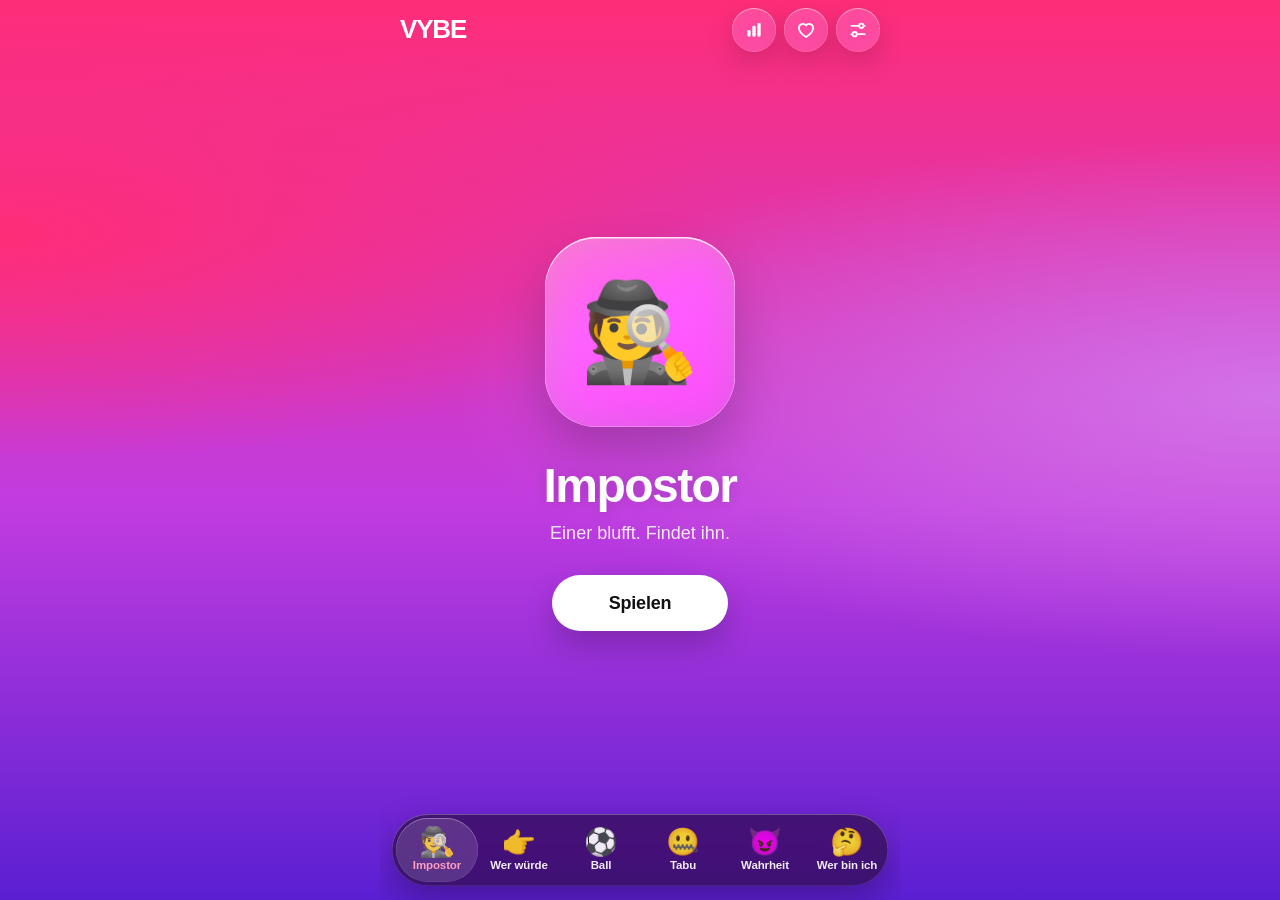
==== commit 519a8bd8: "Fix: helles Design fest setzen, veraltete Dateien verhindern - Hell-Klasse fest im HTML, damit auch " ====
--- a/index.html
+++ b/index.html
@@ -1,5 +1,5 @@
 <!doctype html>
-<html lang="de">
+<html lang="de" class="theme-light">
 <head>
 <meta charset="utf-8">
 <meta name="viewport" content="width=device-width,initial-scale=1,viewport-fit=cover">
@@ -16,7 +16,7 @@
 <meta name="color-scheme" content="only light">
 <meta name="darkreader-lock">
 <title>VYBE 2.1</title>
-<link rel="stylesheet" href="./design.css">
+<link rel="stylesheet" href="./design.css?v=2.1.1">
 
   <meta name="apple-mobile-web-app-title" content="VYBE">
   <meta name="application-name" content="VYBE">
@@ -4895,6 +4895,6 @@
 })();
 </script>
 
-<script src="./gravity.js"></script>
+<script src="./gravity.js?v=2.1.1"></script>
 </body>
 </html>
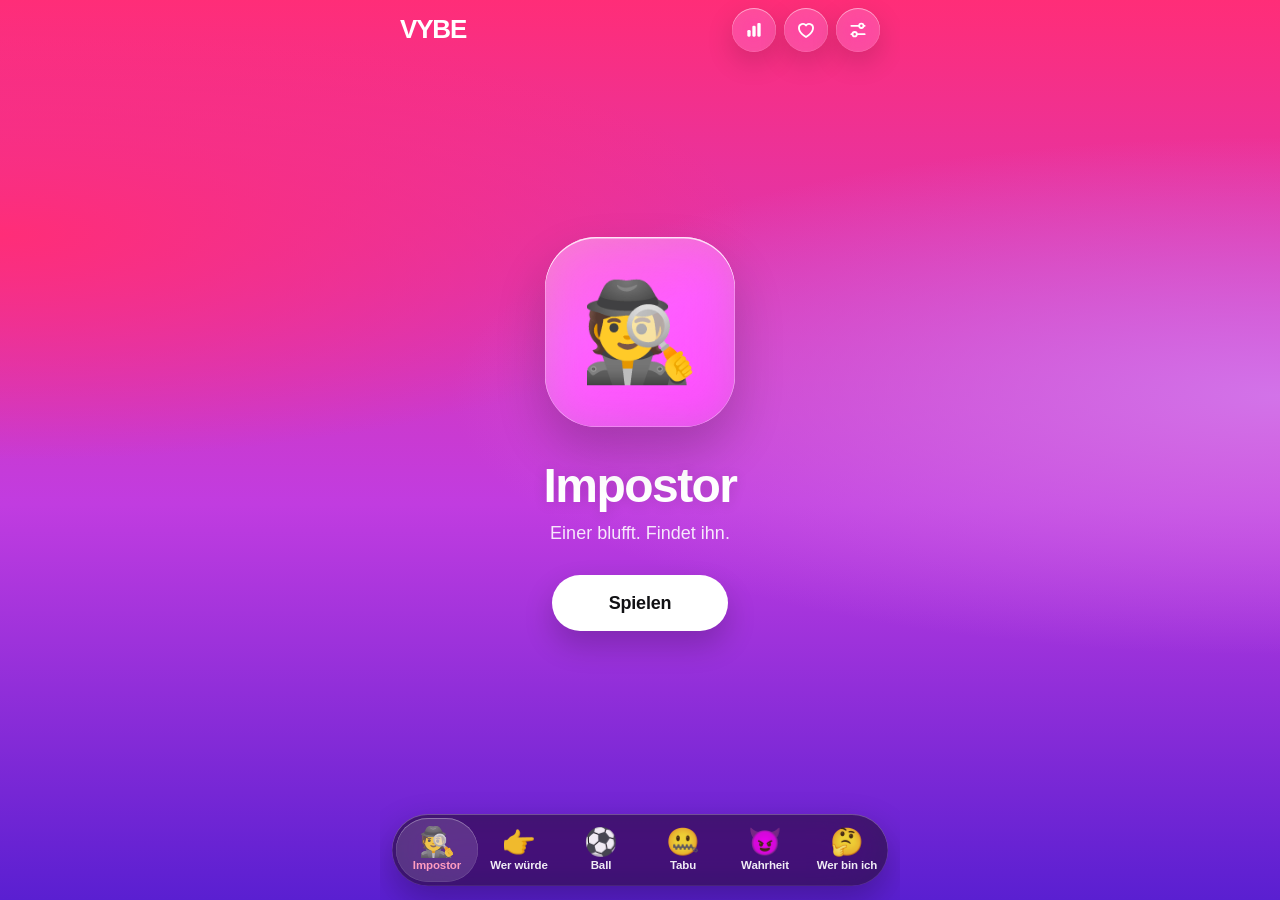
==== commit 5171f10f: "VYBE 2.1: Installierte Web-App wirkt wie eine native App - Startbilder für 14 iPhone-Displaygrößen s" ====
--- a/index.html
+++ b/index.html
@@ -12,21 +12,35 @@
   document.querySelector('meta[name="viewport"]').setAttribute("content","width=device-width,height=device-height,initial-scale=1,viewport-fit=cover");
 }
 </script>
-<meta id="themeColorMeta" name="theme-color" content="#0b0a0e">
+<meta id="themeColorMeta" name="theme-color" content="#ff2d78">
 <meta name="color-scheme" content="only light">
 <meta name="darkreader-lock">
 <title>VYBE 2.1</title>
-<link rel="stylesheet" href="./design.css?v=2.1.1">
+<style>html{background:#5a1fd1}</style>
+<link rel="stylesheet" href="./design.css?v=2.1.2">
 
   <meta name="apple-mobile-web-app-title" content="VYBE">
   <meta name="application-name" content="VYBE">
   <meta name="description" content="Offline Partyspiele für Freunde – direkt auf dem Handy.">
   <link rel="manifest" href="./manifest.webmanifest">
   <link rel="apple-touch-icon" href="./icons/icon-180.png">
+<link rel="apple-touch-startup-image" media="(device-width: 440px) and (device-height: 956px) and (-webkit-device-pixel-ratio: 3) and (orientation: portrait)" href="./icons/splash/launch-1320x2868.jpg">
+<link rel="apple-touch-startup-image" media="(device-width: 402px) and (device-height: 874px) and (-webkit-device-pixel-ratio: 3) and (orientation: portrait)" href="./icons/splash/launch-1206x2622.jpg">
+<link rel="apple-touch-startup-image" media="(device-width: 393px) and (device-height: 852px) and (-webkit-device-pixel-ratio: 3) and (orientation: portrait)" href="./icons/splash/launch-1179x2556.jpg">
+<link rel="apple-touch-startup-image" media="(device-width: 430px) and (device-height: 932px) and (-webkit-device-pixel-ratio: 3) and (orientation: portrait)" href="./icons/splash/launch-1290x2796.jpg">
+<link rel="apple-touch-startup-image" media="(device-width: 420px) and (device-height: 912px) and (-webkit-device-pixel-ratio: 3) and (orientation: portrait)" href="./icons/splash/launch-1260x2736.jpg">
+<link rel="apple-touch-startup-image" media="(device-width: 390px) and (device-height: 844px) and (-webkit-device-pixel-ratio: 3) and (orientation: portrait)" href="./icons/splash/launch-1170x2532.jpg">
+<link rel="apple-touch-startup-image" media="(device-width: 428px) and (device-height: 926px) and (-webkit-device-pixel-ratio: 3) and (orientation: portrait)" href="./icons/splash/launch-1284x2778.jpg">
+<link rel="apple-touch-startup-image" media="(device-width: 375px) and (device-height: 812px) and (-webkit-device-pixel-ratio: 3) and (orientation: portrait)" href="./icons/splash/launch-1125x2436.jpg">
+<link rel="apple-touch-startup-image" media="(device-width: 414px) and (device-height: 896px) and (-webkit-device-pixel-ratio: 3) and (orientation: portrait)" href="./icons/splash/launch-1242x2688.jpg">
+<link rel="apple-touch-startup-image" media="(device-width: 414px) and (device-height: 896px) and (-webkit-device-pixel-ratio: 2) and (orientation: portrait)" href="./icons/splash/launch-828x1792.jpg">
+<link rel="apple-touch-startup-image" media="(device-width: 360px) and (device-height: 780px) and (-webkit-device-pixel-ratio: 3) and (orientation: portrait)" href="./icons/splash/launch-1080x2340.jpg">
+<link rel="apple-touch-startup-image" media="(device-width: 375px) and (device-height: 667px) and (-webkit-device-pixel-ratio: 2) and (orientation: portrait)" href="./icons/splash/launch-750x1334.jpg">
+<link rel="apple-touch-startup-image" media="(device-width: 414px) and (device-height: 736px) and (-webkit-device-pixel-ratio: 3) and (orientation: portrait)" href="./icons/splash/launch-1242x2208.jpg">
+<link rel="apple-touch-startup-image" media="(device-width: 320px) and (device-height: 568px) and (-webkit-device-pixel-ratio: 2) and (orientation: portrait)" href="./icons/splash/launch-640x1136.jpg">
   <link rel="icon" type="image/png" sizes="192x192" href="./icons/icon-192.png">
   <link rel="icon" type="image/png" sizes="512x512" href="./icons/icon-512.png">
 
-<!-- VYBE 7.4 build: expanded verified quiz databases + Bundesliga category -->
 </head>
 <body>
 <div class="app">
@@ -4671,6 +4685,10 @@
   }
 
   updateViewportProfile();
+  if(isStandalone){
+    document.addEventListener("gesturestart",event=>event.preventDefault(),{passive:false});
+    document.addEventListener("dblclick",event=>event.preventDefault(),{passive:false});
+  }
   window.addEventListener("resize",scheduleUpdate,{passive:true});
   window.addEventListener("orientationchange",scheduleUpdate,{passive:true});
   window.visualViewport?.addEventListener("resize",scheduleUpdate,{passive:true});
@@ -4895,6 +4913,6 @@
 })();
 </script>
 
-<script src="./gravity.js?v=2.1.1"></script>
+<script src="./gravity.js?v=2.1.2"></script>
 </body>
 </html>
--- a/design.css
+++ b/design.css
@@ -963,3 +963,8 @@
 html.gravity .row{max-width:168px}
 html.gravity #settings .row-icon{display:none}
 html.gravity .row{max-width:188px}
+
+/* ---------- Installierte App: verhält sich wie eine App aus dem App Store ---------- */
+body{-webkit-user-select:none;user-select:none;-webkit-touch-callout:none}
+input,textarea,[contenteditable]{-webkit-user-select:text;user-select:text;-webkit-touch-callout:default}
+img{-webkit-user-drag:none}
